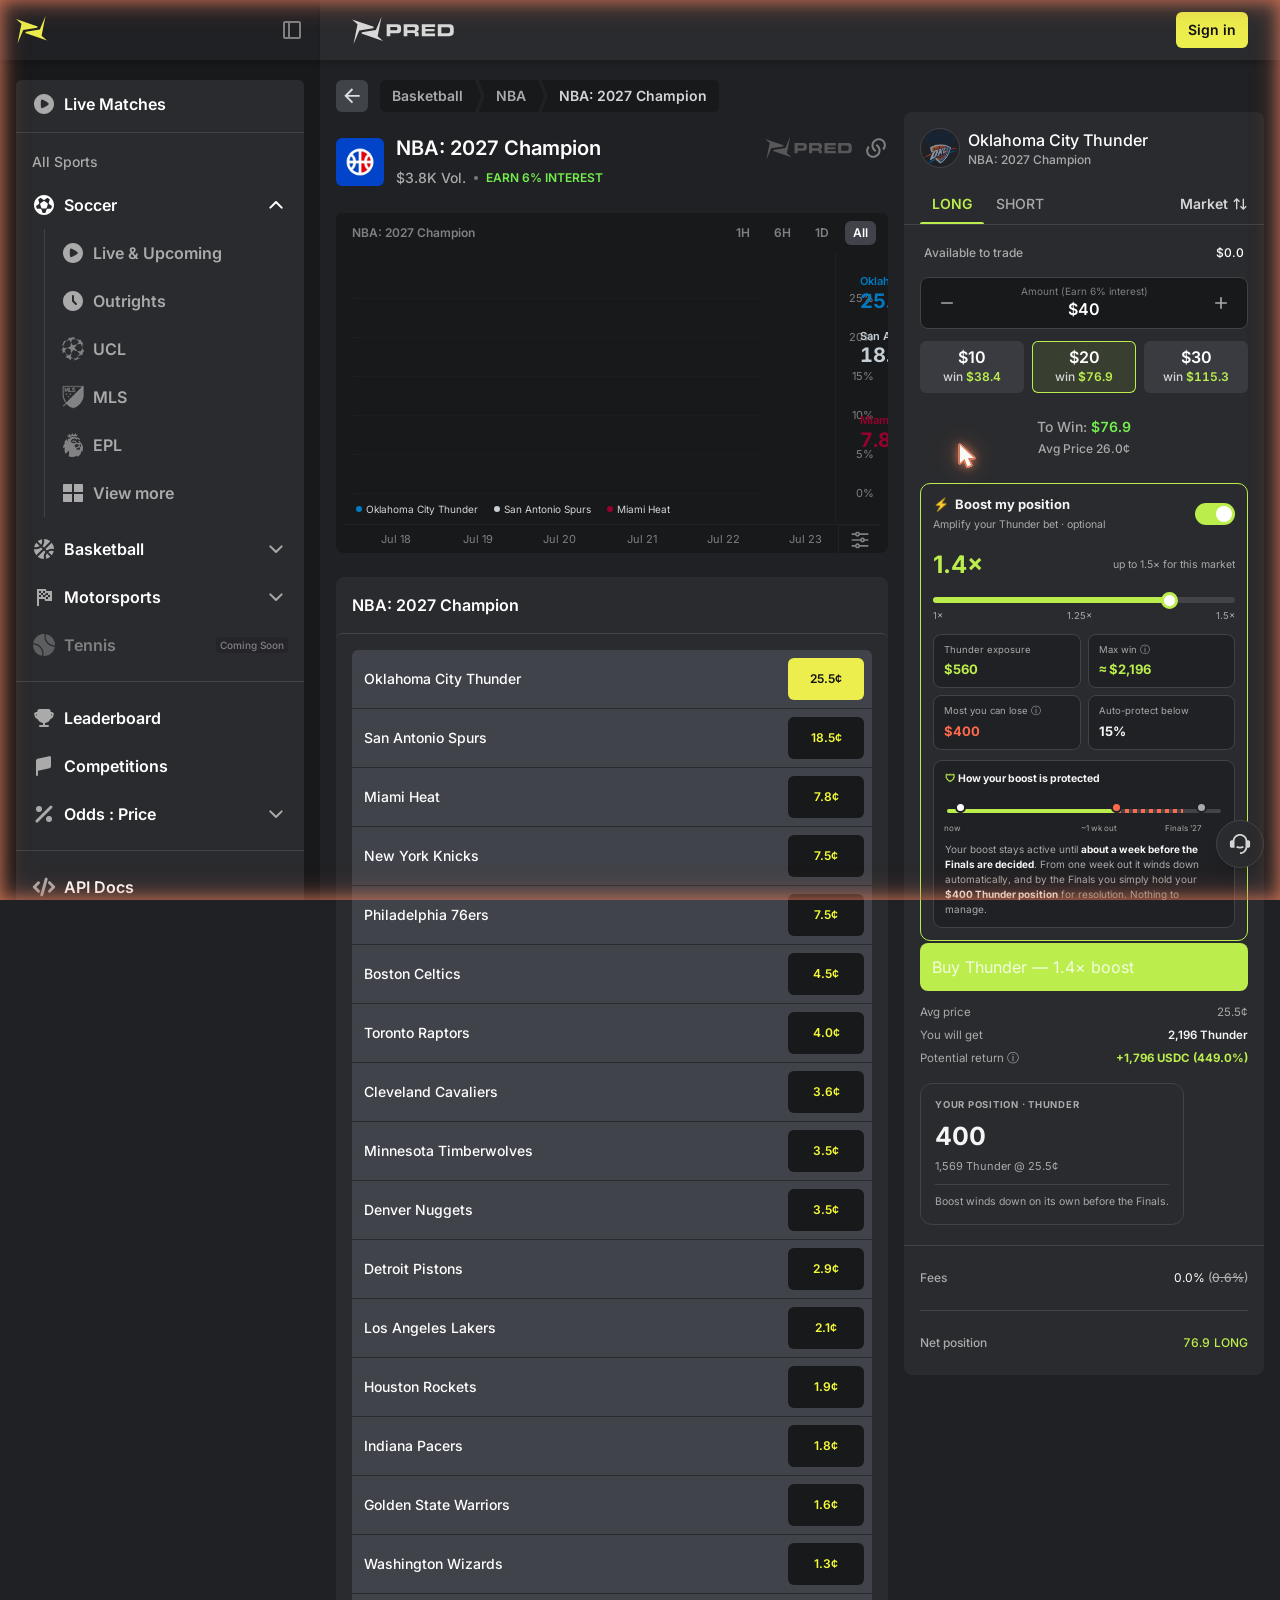
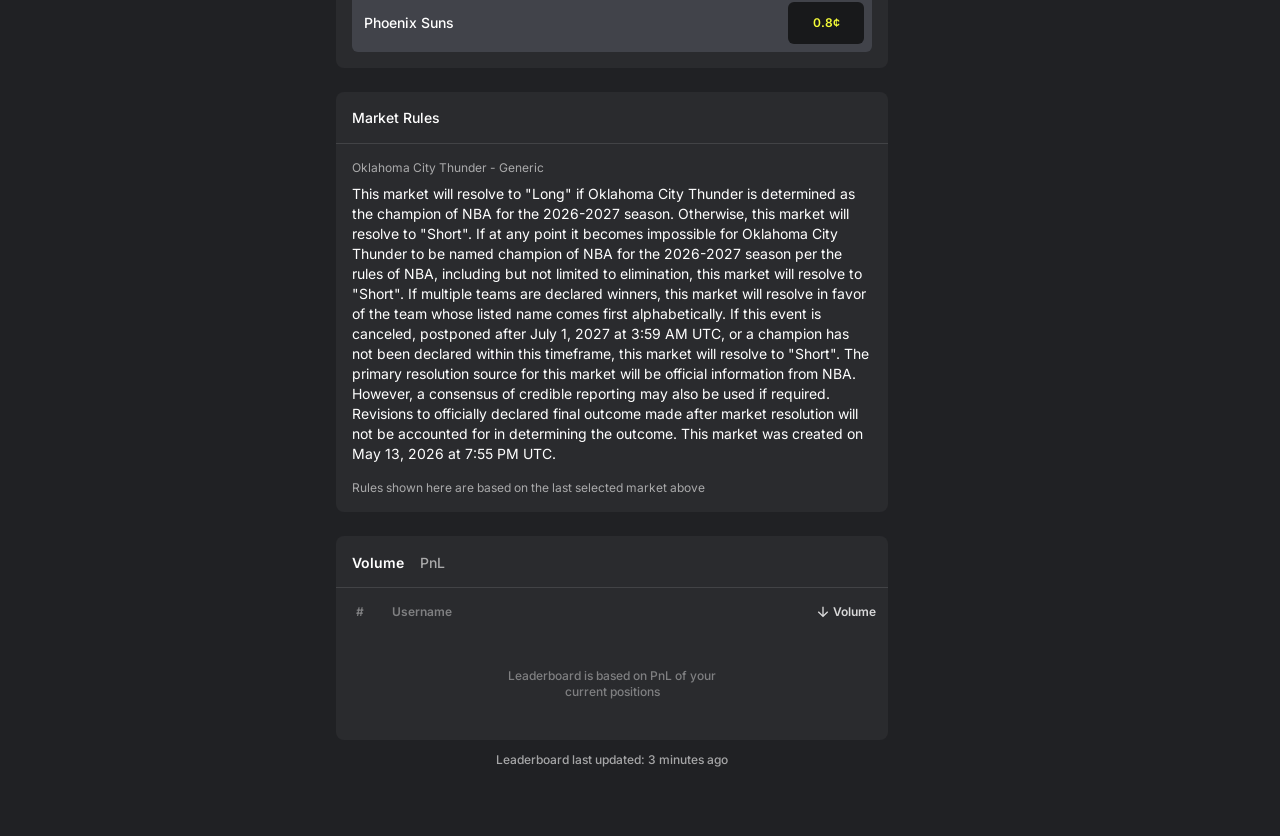
==== venue.html @ 745f3248 "Pred NBA 2027 Champion - Boost leverage demo" ====
<!DOCTYPE html>
<html lang="en">
<head>
<meta charset="utf-8">
<meta name="viewport" content="width=device-width, initial-scale=1">
<title>Pred | The Sports Prediction Exchange™</title>
<link rel="stylesheet" href="css/venue-0.css">
<link rel="stylesheet" href="css/venue-1.css">
<link rel="stylesheet" href="css/venue-2.css">
<link rel="stylesheet" href="css/venue-3.css">
<link rel="stylesheet" href="css/venue-4.css">
<link rel="stylesheet" href="css/venue-5.css">
<link rel="stylesheet" href="css/venue-6.css">
<link rel="stylesheet" href="css/venue-7.css">








</head>
<body >
  <!-- Google Tag Manager (noscript) — container GTM-K9SZR6NG -->
  
  <!-- End Google Tag Manager (noscript) -->
  <div id="root"><div class="min-h-screen w-full bg-background-base text-gray-200 flex items-start"><aside class="shrink-0 sticky top-0 h-screen bg-background-surface overflow-hidden flex flex-col transition-[width] duration-[340ms] ease-[cubic-bezier(0.4,0,0.2,1)] motion-reduce:transition-none" style="width: 320px;"><div class="relative z-10 h-[60px] shrink-0 bg-background-base shadow-[0_4px_4px_rgba(0,0,0,0.16)]"><button type="button" aria-label="Go to home" aria-hidden="false" tabindex="0" class="absolute left-4 top-1/2 size-8 shrink-0 cursor-pointer transition-opacity duration-150 ease-[cubic-bezier(0.4,0,0.2,1)] motion-reduce:transition-none active:scale-[0.96]" style="transform: translateY(-50%); opacity: 1; pointer-events: auto;"><img alt="Pred" class="w-8 h-8" src="data:image/svg+xml,%3csvg%20width='32'%20height='28'%20viewBox='0%200%2032%2028'%20fill='none'%20xmlns='http://www.w3.org/2000/svg'%3e%3cg%20clip-path='url(%23clip0_3065_107978)'%3e%3cpath%20d='M7.21423%2013.9244L21.069%2011.734L21.7296%2010.3955L0%203.05957L5.44109%207.73578L1.52976%2027.5184L7.21423%2013.9244Z'%20fill='%23ECEE4D'/%3e%3cpath%20d='M23.8162%2013.5767L9.96136%2015.7844L9.30078%2017.1055L31.0304%2024.4588L25.5893%2019.7652L29.5006%200L23.8162%2013.5767Z'%20fill='%23ECEE4D'/%3e%3c/g%3e%3cdefs%3e%3cclipPath%20id='clip0_3065_107978'%3e%3crect%20width='31.0299'%20height='27.5184'%20fill='white'/%3e%3c/clipPath%3e%3c/defs%3e%3c/svg%3e"></button><button type="button" aria-label="Close sidebar" class="absolute right-3 top-1/2 size-8 flex items-center justify-center cursor-pointer text-gray-shades-400 hover:text-gray-shades-100 active:text-gray-shades-100 transition duration-150 active:scale-[0.96]" style="transform: translateY(-50%);"><svg xmlns="http://www.w3.org/2000/svg" xmlns:xlink="http://www.w3.org/1999/xlink" aria-hidden="true" role="img" class="iconify iconify--mingcute" width="24" height="24" viewBox="0 0 24 24"><g fill="none" fill-rule="evenodd"><path d="m12.593 23.258l-.011.002l-.071.035l-.02.004l-.014-.004l-.071-.035q-.016-.005-.024.005l-.004.01l-.017.428l.005.02l.01.013l.104.074l.015.004l.012-.004l.104-.074l.012-.016l.004-.017l-.017-.427q-.004-.016-.017-.018m.265-.113l-.013.002l-.185.093l-.01.01l-.003.011l.018.43l.005.012l.008.007l.201.093q.019.005.029-.008l.004-.014l-.034-.614q-.005-.018-.02-.022m-.715.002a.02.02 0 0 0-.027.006l-.006.014l-.034.614q.001.018.017.024l.015-.002l.201-.093l.01-.008l.004-.011l.017-.43l-.003-.012l-.01-.01z"></path><path fill="currentColor" d="M5 3a2 2 0 0 0-2 2v14a2 2 0 0 0 2 2h14a2 2 0 0 0 2-2V5a2 2 0 0 0-2-2zm5 2h9v14h-9zM8 5H5v14h3z"></path></g></svg></button></div><div class="relative flex-1 min-h-0"><div class="absolute inset-0 overflow-y-auto hide-scrollbar" style="width: 320px; opacity: 1; transform: none;"><div class="px-4 pb-4 flex flex-col gap-4 pt-5"><div class="bg-background-elevated-1 rounded-md overflow-hidden flex flex-col pb-3"><button type="button" class="group relative w-full flex items-center justify-between pl-4 pr-5 py-3 cursor-pointer hover:bg-list-hover transition-colors"><div class="flex items-center gap-2"><svg xmlns="http://www.w3.org/2000/svg" xmlns:xlink="http://www.w3.org/1999/xlink" aria-hidden="true" role="img" class="iconify iconify--mingcute shrink-0 text-gray-shades-300 group-hover:text-gray-shades-100" width="24" height="24" viewBox="0 0 24 24"><g fill="none"><path d="m12.593 23.258l-.011.002l-.071.035l-.02.004l-.014-.004l-.071-.035q-.016-.005-.024.005l-.004.01l-.017.428l.005.02l.01.013l.104.074l.015.004l.012-.004l.104-.074l.012-.016l.004-.017l-.017-.427q-.004-.016-.017-.018m.265-.113l-.013.002l-.185.093l-.01.01l-.003.011l.018.43l.005.012l.008.007l.201.093q.019.005.029-.008l.004-.014l-.034-.614q-.005-.018-.02-.022m-.715.002a.02.02 0 0 0-.027.006l-.006.014l-.034.614q.001.018.017.024l.015-.002l.201-.093l.01-.008l.004-.011l.017-.43l-.003-.012l-.01-.01z"></path><path fill="currentColor" d="M12 2c5.523 0 10 4.477 10 10s-4.477 10-10 10S2 17.523 2 12S6.477 2 12 2M8.964 8.65l-.053.5l-.03.333l-.042.6l-.024.46l-.018.505l-.01.549v.578l.01.549l.018.506l.024.46l.042.6l.071.73l.013.102a1.192 1.192 0 0 0 1.651.954l.456-.202l.651-.309l.39-.196l.43-.224l.466-.253l.498-.282l.493-.29l.231-.14l.43-.27l.388-.25l.342-.229l.653-.46l.177-.131a1.192 1.192 0 0 0-.001-1.908l-.406-.297l-.275-.193l-.32-.218l-.565-.368l-.428-.268l-.47-.282l-.499-.288l-.478-.265l-.447-.238l-.41-.21l-.54-.263l-.439-.202l-.23-.102l-.095-.04a1.192 1.192 0 0 0-1.654.952"></path></g></svg><span class="text-base font-semibold leading-6 text-gray-shades-100">Live Matches</span></div></button><div class="mt-1 mb-3 border-t border-border-primary"></div><div class="px-4 pt-1 pb-2"><span class="text-sm font-medium leading-5 text-gray-shades-300">All Sports</span></div><div><button type="button" class="group w-full flex items-center justify-between px-4 py-3 cursor-pointer hover:bg-list-hover transition-colors"><div class="flex items-center gap-2 min-w-0"><svg xmlns="http://www.w3.org/2000/svg" xmlns:xlink="http://www.w3.org/1999/xlink" aria-hidden="true" role="img" class="iconify iconify--mingcute shrink-0 text-gray-shades-100" width="24" height="24" viewBox="0 0 24 24"><g fill="none"><path d="m12.594 23.258l-.012.002l-.071.035l-.02.004l-.014-.004l-.071-.036q-.016-.004-.024.006l-.004.01l-.017.428l.005.02l.01.013l.104.074l.015.004l.012-.004l.104-.074l.012-.016l.004-.017l-.017-.427q-.004-.016-.016-.018m.264-.113l-.014.002l-.184.093l-.01.01l-.003.011l.018.43l.005.012l.008.008l.201.092q.019.005.029-.008l.004-.014l-.034-.614q-.005-.019-.02-.022m-.715.002a.02.02 0 0 0-.027.006l-.006.014l-.034.614q.001.018.017.024l.015-.002l.201-.093l.01-.008l.003-.011l.018-.43l-.003-.012l-.01-.01z"></path><path fill="currentColor" d="M12 2c5.523 0 10 4.477 10 10s-4.477 10-10 10S2 17.523 2 12S6.477 2 12 2m3.408 2.76l-2.82 2.049a1 1 0 0 1-1.067.069l-.109-.069l-2.82-2.049a8 8 0 0 0-2.19 1.525l-.234.239l1.077 3.313a1 1 0 0 1-.264 1.036l-.1.082l-2.819 2.048c.114.91.38 1.771.773 2.559l.153.292h3.485a1 1 0 0 1 .909.582l.042.109l1.078 3.315a8 8 0 0 0 2.63.06l.367-.06l1.077-3.315a1 1 0 0 1 .834-.684l.117-.007h3.485a8 8 0 0 0 .876-2.512l.05-.339l-2.82-2.048a1 1 0 0 1-.395-.994l.032-.124l1.077-3.313A8 8 0 0 0 15.71 4.91zm-3.996 3.431a1 1 0 0 1 1.067-.069l.109.069l2.853 2.073a1 1 0 0 1 .395.993l-.032.125l-1.09 3.354a1 1 0 0 1-.834.684l-.117.007h-3.526a1 1 0 0 1-.909-.582l-.042-.109l-1.09-3.354a1 1 0 0 1 .264-1.036l.1-.082z"></path></g></svg><span class="text-base font-semibold leading-6 text-gray-shades-100 truncate">Soccer</span></div><svg xmlns="http://www.w3.org/2000/svg" xmlns:xlink="http://www.w3.org/1999/xlink" aria-hidden="true" role="img" class="iconify iconify--mingcute transition-transform duration-200 rotate-180 size-6 shrink-0 text-gray-shades-100" aria-label="Arrow up" width="1em" height="1em" viewBox="0 0 24 24"><g fill="none" fill-rule="evenodd"><path d="M24 0v24H0V0zM12.593 23.258l-.011.002l-.071.035l-.02.004l-.014-.004l-.071-.035q-.016-.005-.024.005l-.004.01l-.017.428l.005.02l.01.013l.104.074l.015.004l.012-.004l.104-.074l.012-.016l.004-.017l-.017-.427q-.004-.016-.017-.018m.265-.113l-.013.002l-.185.093l-.01.01l-.003.011l.018.43l.005.012l.008.007l.201.093q.019.005.029-.008l.004-.014l-.034-.614q-.005-.019-.02-.022m-.715.002a.02.02 0 0 0-.027.006l-.006.014l-.034.614q.001.018.017.024l.015-.002l.201-.093l.01-.008l.004-.011l.017-.43l-.003-.012l-.01-.01z"></path><path fill="currentColor" d="M12.707 15.707a1 1 0 0 1-1.414 0L5.636 10.05A1 1 0 1 1 7.05 8.636l4.95 4.95l4.95-4.95a1 1 0 0 1 1.414 1.414z"></path></g></svg></button><div style="display: grid; grid-template-rows: 1fr; opacity: 1;"><div style="overflow: hidden; min-height: 0px;"><div class="pb-2" style="padding-left: 28px;"><div class="border-l border-border-primary"><span class="inline-flex w-full"><button type="button" class="group relative w-full flex items-center gap-2 pl-4 pr-5 py-3 transition-colors cursor-pointer hover:bg-list-hover"><svg xmlns="http://www.w3.org/2000/svg" xmlns:xlink="http://www.w3.org/1999/xlink" aria-hidden="true" role="img" class="iconify iconify--mingcute shrink-0 transition-colors text-gray-shades-300 group-hover:text-gray-shades-100" width="24" height="24" viewBox="0 0 24 24"><g fill="none"><path d="m12.593 23.258l-.011.002l-.071.035l-.02.004l-.014-.004l-.071-.035q-.016-.005-.024.005l-.004.01l-.017.428l.005.02l.01.013l.104.074l.015.004l.012-.004l.104-.074l.012-.016l.004-.017l-.017-.427q-.004-.016-.017-.018m.265-.113l-.013.002l-.185.093l-.01.01l-.003.011l.018.43l.005.012l.008.007l.201.093q.019.005.029-.008l.004-.014l-.034-.614q-.005-.018-.02-.022m-.715.002a.02.02 0 0 0-.027.006l-.006.014l-.034.614q.001.018.017.024l.015-.002l.201-.093l.01-.008l.004-.011l.017-.43l-.003-.012l-.01-.01z"></path><path fill="currentColor" d="M12 2c5.523 0 10 4.477 10 10s-4.477 10-10 10S2 17.523 2 12S6.477 2 12 2M8.964 8.65l-.053.5l-.03.333l-.042.6l-.024.46l-.018.505l-.01.549v.578l.01.549l.018.506l.024.46l.042.6l.071.73l.013.102a1.192 1.192 0 0 0 1.651.954l.456-.202l.651-.309l.39-.196l.43-.224l.466-.253l.498-.282l.493-.29l.231-.14l.43-.27l.388-.25l.342-.229l.653-.46l.177-.131a1.192 1.192 0 0 0-.001-1.908l-.406-.297l-.275-.193l-.32-.218l-.565-.368l-.428-.268l-.47-.282l-.499-.288l-.478-.265l-.447-.238l-.41-.21l-.54-.263l-.439-.202l-.23-.102l-.095-.04a1.192 1.192 0 0 0-1.654.952"></path></g></svg><span class="text-base font-semibold leading-6 truncate min-w-0 transition-colors text-gray-shades-300 group-hover:text-gray-shades-100">Live &amp; Upcoming</span></button></span><span class="inline-flex w-full"><button type="button" class="group relative w-full flex items-center gap-2 pl-4 pr-5 py-3 transition-colors cursor-pointer hover:bg-list-hover"><svg xmlns="http://www.w3.org/2000/svg" xmlns:xlink="http://www.w3.org/1999/xlink" aria-hidden="true" role="img" class="iconify iconify--mingcute shrink-0 transition-colors text-gray-shades-300 group-hover:text-gray-shades-100" width="24" height="24" viewBox="0 0 24 24"><g fill="none"><path d="m12.593 23.258l-.011.002l-.071.035l-.02.004l-.014-.004l-.071-.035q-.016-.005-.024.005l-.004.01l-.017.428l.005.02l.01.013l.104.074l.015.004l.012-.004l.104-.074l.012-.016l.004-.017l-.017-.427q-.004-.016-.017-.018m.265-.113l-.013.002l-.185.093l-.01.01l-.003.011l.018.43l.005.012l.008.007l.201.093q.019.005.029-.008l.004-.014l-.034-.614q-.005-.018-.02-.022m-.715.002a.02.02 0 0 0-.027.006l-.006.014l-.034.614q.001.018.017.024l.015-.002l.201-.093l.01-.008l.004-.011l.017-.43l-.003-.012l-.01-.01z"></path><path fill="currentColor" d="M12 2c5.523 0 10 4.477 10 10s-4.477 10-10 10S2 17.523 2 12S6.477 2 12 2m0 4a1 1 0 0 0-1 1v5a1 1 0 0 0 .293.707l3 3a1 1 0 0 0 1.414-1.414L13 11.586V7a1 1 0 0 0-1-1"></path></g></svg><span class="text-base font-semibold leading-6 truncate min-w-0 transition-colors text-gray-shades-300 group-hover:text-gray-shades-100">Outrights</span></button></span><button type="button" class="group relative w-full flex items-center gap-2 pl-4 pr-5 py-3 cursor-pointer hover:bg-list-hover transition-colors"><div class="size-6 flex items-center justify-center shrink-0"><img alt="" class="size-full object-contain transition-opacity duration-150 ease-out opacity-50 group-hover:opacity-100" src="img/e1e7ac56-UCL_Active_128x128.png"></div><span class="text-base font-semibold leading-6 truncate min-w-0 transition-colors text-gray-shades-300 group-hover:text-gray-shades-100">UCL</span></button><button type="button" class="group relative w-full flex items-center gap-2 pl-4 pr-5 py-3 cursor-pointer hover:bg-list-hover transition-colors"><div class="size-6 flex items-center justify-center shrink-0"><img alt="" class="size-full object-contain transition-opacity duration-150 ease-out opacity-50 group-hover:opacity-100" src="img/097b0c9f-MLS_Active_1_128x128.png"></div><span class="text-base font-semibold leading-6 truncate min-w-0 transition-colors text-gray-shades-300 group-hover:text-gray-shades-100">MLS</span></button><button type="button" class="group relative w-full flex items-center gap-2 pl-4 pr-5 py-3 cursor-pointer hover:bg-list-hover transition-colors"><div class="size-6 flex items-center justify-center shrink-0"><img alt="" class="size-full object-contain transition-opacity duration-150 ease-out opacity-50 group-hover:opacity-100" src="img/af9ab32d-EPL_Active_48x48.png"></div><span class="text-base font-semibold leading-6 truncate min-w-0 transition-colors text-gray-shades-300 group-hover:text-gray-shades-100">EPL</span></button><button type="button" class="group w-full flex items-center gap-2 pl-4 pr-5 py-3 cursor-pointer hover:bg-list-hover transition-colors"><svg width="24" height="24" viewBox="0 0 24 24" fill="none" class="shrink-0 text-gray-shades-300 group-hover:text-gray-shades-100 transition-colors" xmlns="http://www.w3.org/2000/svg"><path d="M22 12.999V20C22 20.2652 21.8946 20.5196 21.7071 20.7071C21.5196 20.8946 21.2652 21 21 21H13V12.999H22ZM11 12.999V21H3C2.73478 21 2.48043 20.8946 2.29289 20.7071C2.10536 20.5196 2 20.2652 2 20V12.999H11V12.999ZM11 3V10.999H2V4C2 3.73478 2.10536 3.48043 2.29289 3.29289C2.48043 3.10536 2.73478 3 3 3H11ZM21 3C21.2652 3 21.5196 3.10536 21.7071 3.29289C21.8946 3.48043 22 3.73478 22 4V10.999H13V3H21Z" fill="currentColor"></path></svg><span class="text-base font-semibold leading-6 text-gray-shades-300 group-hover:text-gray-shades-100 truncate min-w-0 transition-colors">View more</span></button></div></div></div></div></div><div><button type="button" class="group w-full flex items-center justify-between px-4 py-3 cursor-pointer hover:bg-list-hover transition-colors"><div class="flex items-center gap-2 min-w-0"><svg xmlns="http://www.w3.org/2000/svg" xmlns:xlink="http://www.w3.org/1999/xlink" aria-hidden="true" role="img" class="iconify iconify--mingcute shrink-0 text-gray-shades-300 group-hover:text-gray-shades-100" width="24" height="24" viewBox="0 0 24 24"><g fill="none"><path d="m12.594 23.258l-.012.002l-.071.035l-.02.004l-.014-.004l-.071-.036q-.016-.004-.024.006l-.004.01l-.017.428l.005.02l.01.013l.104.074l.015.004l.012-.004l.104-.074l.012-.016l.004-.017l-.017-.427q-.004-.016-.016-.018m.264-.113l-.014.002l-.184.093l-.01.01l-.003.011l.018.43l.005.012l.008.008l.201.092q.019.005.029-.008l.004-.014l-.034-.614q-.005-.019-.02-.022m-.715.002a.02.02 0 0 0-.027.006l-.006.014l-.034.614q.001.018.017.024l.015-.002l.201-.093l.01-.008l.003-.011l.018-.43l-.003-.012l-.01-.01z"></path><path fill="currentColor" d="m12 13.414l1.458 1.458A8 8 0 0 0 12.091 22a9.97 9.97 0 0 1-6.138-2.034l-.282-.223zm2.887 2.887l3.442 3.442a9.94 9.94 0 0 1-4.21 2.031a6.01 6.01 0 0 1 .768-5.473m-5.76-5.759L10.587 12l-6.33 6.329A9.97 9.97 0 0 1 2 11.909a8 8 0 0 0 7.128-1.367Zm12.647 3.576a9.9 9.9 0 0 1-1.8 3.918l-.23.293l-3.443-3.442a6.01 6.01 0 0 1 5.473-.769m-2.03-8.447A9.97 9.97 0 0 1 22 12.09a8 8 0 0 0-6.878 1.18l-.25.187L13.414 12zM11.908 2a9.97 9.97 0 0 1 6.138 2.033l.282.223L12 10.586l-1.458-1.458A8 8 0 0 0 11.909 2ZM4.257 5.67l3.442 3.442a6.01 6.01 0 0 1-5.473.769a9.94 9.94 0 0 1 2.03-4.211Zm5.625-3.445a6.01 6.01 0 0 1-.611 5.24l-.158.233L5.67 4.257a9.94 9.94 0 0 1 4.21-2.031Z"></path></g></svg><span class="text-base font-semibold leading-6 text-gray-shades-100 truncate">Basketball</span></div><svg xmlns="http://www.w3.org/2000/svg" xmlns:xlink="http://www.w3.org/1999/xlink" aria-hidden="true" role="img" class="iconify iconify--mingcute transition-transform duration-200 size-6 shrink-0 text-gray-shades-300 group-hover:text-gray-shades-100" aria-label="Arrow down" width="1em" height="1em" viewBox="0 0 24 24"><g fill="none" fill-rule="evenodd"><path d="M24 0v24H0V0zM12.593 23.258l-.011.002l-.071.035l-.02.004l-.014-.004l-.071-.035q-.016-.005-.024.005l-.004.01l-.017.428l.005.02l.01.013l.104.074l.015.004l.012-.004l.104-.074l.012-.016l.004-.017l-.017-.427q-.004-.016-.017-.018m.265-.113l-.013.002l-.185.093l-.01.01l-.003.011l.018.43l.005.012l.008.007l.201.093q.019.005.029-.008l.004-.014l-.034-.614q-.005-.019-.02-.022m-.715.002a.02.02 0 0 0-.027.006l-.006.014l-.034.614q.001.018.017.024l.015-.002l.201-.093l.01-.008l.004-.011l.017-.43l-.003-.012l-.01-.01z"></path><path fill="currentColor" d="M12.707 15.707a1 1 0 0 1-1.414 0L5.636 10.05A1 1 0 1 1 7.05 8.636l4.95 4.95l4.95-4.95a1 1 0 0 1 1.414 1.414z"></path></g></svg></button></div><div><button type="button" class="group w-full flex items-center justify-between px-4 py-3 cursor-pointer hover:bg-list-hover transition-colors"><div class="flex items-center gap-2 min-w-0"><svg xmlns="http://www.w3.org/2000/svg" xmlns:xlink="http://www.w3.org/1999/xlink" aria-hidden="true" role="img" class="iconify iconify--mdi shrink-0 text-gray-shades-300 group-hover:text-gray-shades-100" width="24" height="24" viewBox="0 0 24 24"><path fill="currentColor" d="M14.4 6H20v10h-7l-.4-2H7v7H5V4h9zm-.4 8h2v-2h2v-2h-2V8h-2v2l-1-2V6h-2v2H9V6H7v2h2v2H7v2h2v-2h2v2h2v-2l1 2zm-3-4V8h2v2zm3 0h2v2h-2z"></path></svg><span class="text-base font-semibold leading-6 text-gray-shades-100 truncate">Motorsports</span></div><svg xmlns="http://www.w3.org/2000/svg" xmlns:xlink="http://www.w3.org/1999/xlink" aria-hidden="true" role="img" class="iconify iconify--mingcute transition-transform duration-200 size-6 shrink-0 text-gray-shades-300 group-hover:text-gray-shades-100" aria-label="Arrow down" width="1em" height="1em" viewBox="0 0 24 24"><g fill="none" fill-rule="evenodd"><path d="M24 0v24H0V0zM12.593 23.258l-.011.002l-.071.035l-.02.004l-.014-.004l-.071-.035q-.016-.005-.024.005l-.004.01l-.017.428l.005.02l.01.013l.104.074l.015.004l.012-.004l.104-.074l.012-.016l.004-.017l-.017-.427q-.004-.016-.017-.018m.265-.113l-.013.002l-.185.093l-.01.01l-.003.011l.018.43l.005.012l.008.007l.201.093q.019.005.029-.008l.004-.014l-.034-.614q-.005-.019-.02-.022m-.715.002a.02.02 0 0 0-.027.006l-.006.014l-.034.614q.001.018.017.024l.015-.002l.201-.093l.01-.008l.004-.011l.017-.43l-.003-.012l-.01-.01z"></path><path fill="currentColor" d="M12.707 15.707a1 1 0 0 1-1.414 0L5.636 10.05A1 1 0 1 1 7.05 8.636l4.95 4.95l4.95-4.95a1 1 0 0 1 1.414 1.414z"></path></g></svg></button></div><div class="w-full flex items-center justify-between px-4 py-3"><div class="flex items-center gap-2 opacity-40"><img alt="" class="size-6 shrink-0" src="data:image/svg+xml,%3csvg%20width='24'%20height='24'%20viewBox='0%200%2024%2024'%20fill='none'%20xmlns='http://www.w3.org/2000/svg'%3e%3cpath%20d='M10.0856%2022.8548C8.77554%2022.6212%207.55146%2022.1657%206.41338%2021.4883C5.27542%2020.8111%204.28783%2019.9554%203.45061%2018.9212C2.61339%2017.887%201.98203%2016.7429%201.55654%2015.4889C1.13092%2014.2347%200.940233%2012.9426%200.984476%2011.6126C2.40581%2011.5404%203.75869%2011.807%205.04312%2012.4123C6.32754%2013.0177%207.4181%2013.8742%208.31479%2014.9818C9.21149%2016.0894%209.82242%2017.3347%2010.1476%2018.7177C10.4728%2020.1006%2010.4521%2021.4797%2010.0856%2022.8548ZM18.922%2020.5491C17.8427%2021.4228%2016.6557%2022.0643%2015.3609%2022.4735C14.0661%2022.8825%2012.7328%2023.0394%2011.3613%2022.9441C11.6756%2021.3973%2011.6553%2019.8669%2011.3005%2018.3528C10.9458%2016.8386%2010.2657%2015.4604%209.26005%2014.2181C8.25441%2012.9759%207.04799%2012.0237%205.64079%2011.3616C4.23374%2010.6994%202.74105%2010.3609%201.16272%2010.3463C1.3551%208.98496%201.78595%207.71375%202.45527%206.53267C3.12472%205.35174%203.9991%204.3244%205.07841%203.45065C6.15771%202.5769%207.34474%201.93543%208.63947%201.52625C9.93434%201.11722%2011.2676%200.960337%2012.6391%201.05559C12.3248%202.60238%2012.3451%204.13282%2012.6999%205.64691C13.0545%207.16113%2013.7347%208.53935%2014.7403%209.78157C15.746%2011.0238%2016.9524%2011.976%2018.3596%2012.6381C19.7667%2013.3004%2021.2593%2013.6388%2022.8377%2013.6534C22.6453%2015.0147%2022.2144%2016.286%2021.5451%2017.467C20.8757%2018.648%2020.0013%2019.6753%2018.922%2020.5491ZM23.0159%2012.3871C21.5946%2012.4593%2020.2417%2012.1927%2018.9573%2011.5874C17.6729%2010.982%2016.5823%2010.1256%2015.6856%209.01791C14.7889%207.91026%2014.178%206.66497%2013.8528%205.28204C13.5276%203.89911%2013.5483%202.52005%2013.9148%201.14488C15.2248%201.3785%2016.4489%201.83401%2017.587%202.51141C18.725%203.18864%2019.7126%204.04436%2020.5498%205.07854C21.387%206.11272%2022.0184%207.25682%2022.4439%208.51084C22.8695%209.76501%2023.0602%2011.0571%2023.0159%2012.3871Z'%20fill='%23AAAAAB'/%3e%3c/svg%3e"><span class="text-base font-semibold leading-6 text-gray-shades-100">Tennis</span></div><span class="flex items-center rounded bg-[#20212480] px-1"><span class="text-[10px] font-medium leading-4 text-gray-shades-400">Coming Soon</span></span></div><div class="w-full py-3"><div class="h-px w-full border-t border-border-primary"></div></div><button type="button" class="group relative w-full flex items-center justify-between px-4 py-3 cursor-pointer hover:bg-list-hover transition-colors"><div class="flex items-center gap-2"><svg xmlns="http://www.w3.org/2000/svg" xmlns:xlink="http://www.w3.org/1999/xlink" aria-hidden="true" role="img" class="iconify iconify--mingcute shrink-0 text-gray-shades-300 group-hover:text-gray-shades-100" width="24" height="24" viewBox="0 0 24 24"><g fill="none" fill-rule="evenodd"><path d="m12.593 23.258l-.011.002l-.071.035l-.02.004l-.014-.004l-.071-.035q-.016-.005-.024.005l-.004.01l-.017.428l.005.02l.01.013l.104.074l.015.004l.012-.004l.104-.074l.012-.016l.004-.017l-.017-.427q-.004-.016-.017-.018m.265-.113l-.013.002l-.185.093l-.01.01l-.003.011l.018.43l.005.012l.008.007l.201.093q.019.005.029-.008l.004-.014l-.034-.614q-.005-.018-.02-.022m-.715.002a.02.02 0 0 0-.027.006l-.006.014l-.034.614q.001.018.017.024l.015-.002l.201-.093l.01-.008l.004-.011l.017-.43l-.003-.012l-.01-.01z"></path><path fill="currentColor" d="M16.617 3a2 2 0 0 1 1.985 1.752L18.758 6h.668a2.29 2.29 0 0 1 2.246 2.74l-.201 1.005a4.05 4.05 0 0 1-2.972 3.13a7.18 7.18 0 0 1-5.5 4.056V19h3a1 1 0 1 1 0 2H8a1 1 0 1 1 0-2h3v-2.069a7.18 7.18 0 0 1-5.498-4.056a4.05 4.05 0 0 1-2.972-3.13l-.201-1.006A2.29 2.29 0 0 1 4.574 6h.668l.156-1.248A2 2 0 0 1 7.383 3zm2.81 5h-.42l.117.93q.075.61.05 1.203q.197-.276.294-.61l.042-.17l.2-1.006a.29.29 0 0 0-.217-.34zM4.991 8h-.418a.29.29 0 0 0-.285.347l.201 1.005c.058.289.174.553.336.78q-.025-.592.05-1.202z"></path></g></svg><span class="text-base font-semibold leading-6 text-gray-shades-100">Leaderboard</span></div></button><button type="button" class="group relative w-full flex items-center justify-between px-4 py-3 cursor-pointer hover:bg-list-hover transition-colors"><div class="flex items-center gap-2"><svg xmlns="http://www.w3.org/2000/svg" xmlns:xlink="http://www.w3.org/1999/xlink" aria-hidden="true" role="img" class="iconify iconify--mingcute shrink-0 text-gray-shades-300 group-hover:text-gray-shades-100" width="24" height="24" viewBox="0 0 24 24"><g fill="none"><path d="m12.593 23.258l-.011.002l-.071.035l-.02.004l-.014-.004l-.071-.035q-.016-.005-.024.005l-.004.01l-.017.428l.005.02l.01.013l.104.074l.015.004l.012-.004l.104-.074l.012-.016l.004-.017l-.017-.427q-.004-.016-.017-.018m.265-.113l-.013.002l-.185.093l-.01.01l-.003.011l.018.43l.005.012l.008.007l.201.093q.019.005.029-.008l.004-.014l-.034-.614q-.005-.018-.02-.022m-.715.002a.02.02 0 0 0-.027.006l-.006.014l-.034.614q.001.018.017.024l.015-.002l.201-.093l.01-.008l.004-.011l.017-.43l-.003-.012l-.01-.01z"></path><path fill="currentColor" d="M19 3.629a1.5 1.5 0 0 0-1.837-1.462L5.55 4.847A2 2 0 0 0 4 6.796V21a1 1 0 1 0 2 0v-4.204l11.45-2.643A2 2 0 0 0 19 12.204z"></path></g></svg><span class="text-base font-semibold leading-6 text-gray-shades-100">Competitions</span></div></button><div><button type="button" class="group w-full flex items-center justify-between px-4 py-3 cursor-pointer hover:bg-list-hover transition-colors"><div class="flex items-center gap-2"><svg xmlns="http://www.w3.org/2000/svg" xmlns:xlink="http://www.w3.org/1999/xlink" aria-hidden="true" role="img" class="iconify iconify--mingcute shrink-0 text-gray-shades-300 group-hover:text-gray-shades-100" width="24" height="24" viewBox="0 0 24 24"><g fill="none"><path d="m12.594 23.258l-.012.002l-.071.035l-.02.004l-.014-.004l-.071-.036q-.016-.004-.024.006l-.004.01l-.017.428l.005.02l.01.013l.104.074l.015.004l.012-.004l.104-.074l.012-.016l.004-.017l-.017-.427q-.004-.016-.016-.018m.264-.113l-.014.002l-.184.093l-.01.01l-.003.011l.018.43l.005.012l.008.008l.201.092q.019.005.029-.008l.004-.014l-.034-.614q-.005-.019-.02-.022m-.715.002a.02.02 0 0 0-.027.006l-.006.014l-.034.614q.001.018.017.024l.015-.002l.201-.093l.01-.008l.003-.011l.018-.43l-.003-.012l-.01-.01z"></path><path fill="currentColor" d="M20.06 3.94a1.5 1.5 0 0 1 0 2.12l-14 14a1.5 1.5 0 1 1-2.12-2.12l14-14a1.5 1.5 0 0 1 2.12 0M17 14a3 3 0 1 1 0 6a3 3 0 0 1 0-6M7 4a3 3 0 1 1 0 6a3 3 0 0 1 0-6"></path></g></svg><span class="text-base font-semibold leading-6 text-gray-shades-100">Odds : Price</span></div><svg xmlns="http://www.w3.org/2000/svg" xmlns:xlink="http://www.w3.org/1999/xlink" aria-hidden="true" role="img" class="iconify iconify--mingcute transition-transform duration-200 size-6 text-gray-shades-300 group-hover:text-gray-shades-100" aria-label="Arrow down" width="1em" height="1em" viewBox="0 0 24 24"><g fill="none" fill-rule="evenodd"><path d="M24 0v24H0V0zM12.593 23.258l-.011.002l-.071.035l-.02.004l-.014-.004l-.071-.035q-.016-.005-.024.005l-.004.01l-.017.428l.005.02l.01.013l.104.074l.015.004l.012-.004l.104-.074l.012-.016l.004-.017l-.017-.427q-.004-.016-.017-.018m.265-.113l-.013.002l-.185.093l-.01.01l-.003.011l.018.43l.005.012l.008.007l.201.093q.019.005.029-.008l.004-.014l-.034-.614q-.005-.019-.02-.022m-.715.002a.02.02 0 0 0-.027.006l-.006.014l-.034.614q.001.018.017.024l.015-.002l.201-.093l.01-.008l.004-.011l.017-.43l-.003-.012l-.01-.01z"></path><path fill="currentColor" d="M12.707 15.707a1 1 0 0 1-1.414 0L5.636 10.05A1 1 0 1 1 7.05 8.636l4.95 4.95l4.95-4.95a1 1 0 0 1 1.414 1.414z"></path></g></svg></button></div><div class="w-full py-3"><div class="h-px w-full border-t border-border-primary"></div></div><button type="button" class="group relative w-full flex items-center justify-between px-4 py-3 cursor-pointer hover:bg-list-hover transition-colors"><div class="flex items-center gap-2"><svg xmlns="http://www.w3.org/2000/svg" xmlns:xlink="http://www.w3.org/1999/xlink" aria-hidden="true" role="img" class="iconify iconify--mingcute shrink-0 text-gray-shades-300 group-hover:text-gray-shades-100" width="24" height="24" viewBox="0 0 24 24"><g fill="none"><path d="M0 0h24v24H0z"></path><path fill="currentColor" d="M14.62 2.662a1.5 1.5 0 0 1 1.04 1.85l-4.431 15.787a1.5 1.5 0 0 1-2.889-.81L12.771 3.7a1.5 1.5 0 0 1 1.85-1.039ZM7.56 6.697a1.5 1.5 0 0 1 0 2.12L4.38 12l3.182 3.182a1.5 1.5 0 1 1-2.122 2.121L1.197 13.06a1.5 1.5 0 0 1 0-2.12l4.242-4.243a1.5 1.5 0 0 1 2.122 0Zm8.88 2.12a1.5 1.5 0 1 1 2.12-2.12l4.243 4.242a1.5 1.5 0 0 1 0 2.121l-4.242 4.243a1.5 1.5 0 1 1-2.122-2.121L19.621 12z"></path></g></svg><span class="text-base font-semibold leading-6 text-gray-shades-100">API Docs</span></div></button><button type="button" class="group relative w-full flex items-center justify-between px-4 py-3 cursor-pointer hover:bg-list-hover transition-colors"><div class="flex items-center gap-2"><svg xmlns="http://www.w3.org/2000/svg" xmlns:xlink="http://www.w3.org/1999/xlink" aria-hidden="true" role="img" class="iconify iconify--mingcute shrink-0 text-gray-shades-300 group-hover:text-gray-shades-100" width="24" height="24" viewBox="0 0 24 24"><g fill="none"><path d="m12.593 23.258l-.011.002l-.071.035l-.02.004l-.014-.004l-.071-.035q-.016-.005-.024.005l-.004.01l-.017.428l.005.02l.01.013l.104.074l.015.004l.012-.004l.104-.074l.012-.016l.004-.017l-.017-.427q-.004-.016-.017-.018m.265-.113l-.013.002l-.185.093l-.01.01l-.003.011l.018.43l.005.012l.008.007l.201.093q.019.005.029-.008l.004-.014l-.034-.614q-.005-.018-.02-.022m-.715.002a.02.02 0 0 0-.027.006l-.006.014l-.034.614q.001.018.017.024l.015-.002l.201-.093l.01-.008l.004-.011l.017-.43l-.003-.012l-.01-.01z"></path><path fill="currentColor" d="M18 2a2 2 0 0 1 2 2v16a2 2 0 0 1-2 2H6a2 2 0 0 1-2-2V4a2 2 0 0 1 2-2zm-6 11H9a1 1 0 1 0 0 2h3a1 1 0 1 0 0-2m3-5H9a1 1 0 0 0-.117 1.993L9 10h6a1 1 0 0 0 .117-1.993z"></path></g></svg><span class="text-base font-semibold leading-6 text-gray-shades-100">Terms of Use</span></div></button><button type="button" class="group relative w-full flex items-center justify-between px-4 py-3 cursor-pointer hover:bg-list-hover transition-colors"><div class="flex items-center gap-2"><svg xmlns="http://www.w3.org/2000/svg" xmlns:xlink="http://www.w3.org/1999/xlink" aria-hidden="true" role="img" class="iconify iconify--mingcute shrink-0 text-gray-shades-300 group-hover:text-gray-shades-100" width="24" height="24" viewBox="0 0 24 24"><g fill="none"><path d="m12.593 23.258l-.011.002l-.071.035l-.02.004l-.014-.004l-.071-.035q-.016-.005-.024.005l-.004.01l-.017.428l.005.02l.01.013l.104.074l.015.004l.012-.004l.104-.074l.012-.016l.004-.017l-.017-.427q-.004-.016-.017-.018m.265-.113l-.013.002l-.185.093l-.01.01l-.003.011l.018.43l.005.012l.008.007l.201.093q.019.005.029-.008l.004-.014l-.034-.614q-.005-.018-.02-.022m-.715.002a.02.02 0 0 0-.027.006l-.006.014l-.034.614q.001.018.017.024l.015-.002l.201-.093l.01-.008l.004-.011l.017-.43l-.003-.012l-.01-.01z"></path><path fill="currentColor" d="m12.702 2.195l7 2.625A2 2 0 0 1 21 6.693v5.363a9 9 0 0 1-4.975 8.05l-3.354 1.676a1.5 1.5 0 0 1-1.342 0l-3.354-1.677A9 9 0 0 1 3 12.055V6.694A2 2 0 0 1 4.298 4.82l7-2.625a2 2 0 0 1 1.404 0M12 8a1 1 0 0 0-.993.883L11 9v2H9a1 1 0 0 0-.117 1.993L9 13h2v2a1 1 0 0 0 1.993.117L13 15v-2h2a1 1 0 0 0 .117-1.993L15 11h-2V9a1 1 0 0 0-1-1"></path></g></svg><span class="text-base font-semibold leading-6 text-gray-shades-100">Privacy Policy</span></div></button><div class="w-full py-3"><div class="h-px w-full border-t border-border-primary"></div></div><div class="flex items-start gap-3 px-4 py-3"><a href="https://x.com/predofficial" target="_blank" rel="noopener noreferrer" aria-label="X" class="flex items-center justify-center size-7 rounded-[2px] overflow-clip"><img alt="" class="size-4" src="data:image/svg+xml,%3csvg%20preserveAspectRatio='none'%20width='100%25'%20height='100%25'%20overflow='visible'%20style='display:%20block;'%20viewBox='0%200%2016%2016'%20fill='none'%20xmlns='http://www.w3.org/2000/svg'%3e%3cg%20id='fa7-brands:x-twitter'%20clip-path='url(%23clip0_0_275)'%3e%3cpath%20id='Vector'%20d='M12.7574%200.573103H15.2788L9.77172%206.86586L16.2502%2015.43H11.1788L7.2039%2010.2372L2.66112%2015.43H0.136156L6.02535%208.69798L-0.185268%200.573103H5.01465L8.60388%205.31946L12.7574%200.573103ZM11.8717%2013.9229H13.2681L4.25395%202.00165H2.75397L11.8717%2013.9229Z'%20fill='var(--fill-0,%20%23AAAAAB)'/%3e%3c/g%3e%3cdefs%3e%3cclipPath%20id='clip0_0_275'%3e%3crect%20width='16'%20height='16'%20fill='white'/%3e%3c/clipPath%3e%3c/defs%3e%3c/svg%3e"></a><a href="https://discord.gg/f4Pj7YBU9V" target="_blank" rel="noopener noreferrer" aria-label="Discord" class="flex items-center justify-center size-7 rounded-[2px] overflow-clip"><img alt="" class="size-7" src="data:image/svg+xml,%3csvg%20preserveAspectRatio='none'%20width='100%25'%20height='100%25'%20overflow='visible'%20style='display:%20block;'%20viewBox='0%200%2028%2028'%20fill='none'%20xmlns='http://www.w3.org/2000/svg'%3e%3cg%20id='Icon%20buttons/md/Enabled/No%20fill'%3e%3cpath%20id='Vector'%20d='M21.2665%207.32973C19.9368%206.7099%2018.4972%206.26002%2016.9976%206.00009C16.9713%206.00047%2016.9461%206.01125%2016.9277%206.03008C16.7477%206.35999%2016.5378%206.78988%2016.3978%207.11979C14.8072%206.88%2013.1897%206.88%2011.5991%207.11979C11.4591%206.77988%2011.2492%206.35999%2011.0592%206.03008C11.0493%206.01009%2011.0193%206.00009%2010.9893%206.00009C9.48967%206.26002%208.06006%206.7099%206.72042%207.32973C6.71042%207.32973%206.70042%207.33973%206.69043%207.34973C3.97116%2011.4186%203.22136%2015.3776%203.59126%2019.2965C3.59126%2019.3165%203.60126%2019.3365%203.62126%2019.3465C5.42077%2020.6661%207.1503%2021.4659%208.85984%2021.9958C8.88983%2022.0058%208.91982%2021.9958%208.92982%2021.9758C9.32971%2021.4259%209.68962%2020.8461%209.99953%2020.2362C10.0195%2020.1963%209.99953%2020.1563%209.95954%2020.1463C9.3897%2019.9263%208.84984%2019.6664%208.31999%2019.3665C8.28%2019.3465%208.28%2019.2865%208.30999%2019.2565C8.41996%2019.1765%208.52993%2019.0866%208.6399%2019.0066C8.65989%2018.9866%208.68989%2018.9866%208.70988%2018.9966C12.149%2020.5662%2015.858%2020.5662%2019.257%2018.9966C19.277%2018.9866%2019.307%2018.9866%2019.327%2019.0066C19.437%2019.0966%2019.547%2019.1765%2019.6569%2019.2665C19.6969%2019.2965%2019.6969%2019.3565%2019.6469%2019.3765C19.1271%2019.6864%2018.5772%2019.9363%2018.0074%2020.1563C17.9674%2020.1663%2017.9574%2020.2163%2017.9674%2020.2462C18.2873%2020.8561%2018.6472%2021.4359%2019.0371%2021.9858C19.0671%2021.9958%2019.0971%2022.0058%2019.1271%2021.9958C20.8466%2021.4659%2022.5761%2020.6661%2024.3756%2019.3465C24.3956%2019.3365%2024.4056%2019.3165%2024.4056%2019.2965C24.8455%2014.7677%2023.6758%2010.8388%2021.3065%207.34973C21.2965%207.33973%2021.2865%207.32973%2021.2665%207.32973ZM10.5194%2016.9071C9.48967%2016.9071%208.6299%2015.9574%208.6299%2014.7877C8.6299%2013.618%209.46968%2012.6683%2010.5194%2012.6683C11.5791%2012.6683%2012.4189%2013.628%2012.4089%2014.7877C12.4089%2015.9574%2011.5691%2016.9071%2010.5194%2016.9071ZM17.4875%2016.9071C16.4578%2016.9071%2015.598%2015.9574%2015.598%2014.7877C15.598%2013.618%2016.4378%2012.6683%2017.4875%2012.6683C18.5472%2012.6683%2019.387%2013.628%2019.377%2014.7877C19.377%2015.9574%2018.5472%2016.9071%2017.4875%2016.9071Z'%20fill='var(--fill-0,%20%23AAAAAB)'/%3e%3c/g%3e%3c/svg%3e"></a></div></div></div></div></div></aside><div class="flex-1 min-w-0 flex flex-col bg-background-base"><div class="sticky top-0 z-50 bg-background-base"><div class="w-full relative sticky top-0 z-10"><div class="w-full"><div class="w-full h-15 px-4 py-2 flex items-center bg-background-elevated-1 shadow-[0_4px_4px_rgba(0,0,0,0.16)]"><div class="flex items-center gap-2 w-full max-w-[1056px] mx-auto justify-end pr-4 pl-4"><button type="button" aria-label="Home" class="flex items-center cursor-pointer shrink-0 mr-auto"><img alt="Pred" class="h-7 w-auto" src="data:image/svg+xml,%3csvg%20width='102'%20height='28'%20viewBox='0%200%20102%2028'%20fill='none'%20xmlns='http://www.w3.org/2000/svg'%3e%3cg%20clip-path='url(%23clip0_16358_869958)'%3e%3cpath%20d='M7.27282%2014.3882L21.1276%2012.1979L21.7882%2010.8594L0.0585938%203.52344L5.49969%208.19965L1.58836%2027.9823L7.27282%2014.3882Z'%20fill='white'%20fill-opacity='0.82'/%3e%3cpath%20d='M23.8748%2014.0415L10.02%2016.2492L9.35938%2017.5704L31.089%2024.9237L25.6479%2020.2301L29.5592%200.464844L23.8748%2014.0415Z'%20fill='white'%20fill-opacity='0.82'/%3e%3c/g%3e%3cpath%20d='M96.2981%208.22266C98.4579%208.22266%2099.9077%208.58064%20100.648%209.2966C101.387%2010.0126%20101.757%2011.4445%20101.757%2013.5924V14.2725V14.6484V14.9706C101.757%2015.5314%20101.745%2015.9252%20101.721%2016.1519C101.71%2016.3786%20101.644%2016.844%20101.525%2017.548C101.405%2018.2401%20100.994%2018.8487%20100.29%2019.3737C99.5855%2019.8988%2098.7025%2020.1613%2097.6405%2020.1613H85.7734V8.22266H96.2981ZM98.088%2014.2367V14.1293C98.088%2012.9599%2097.9567%2012.1724%2097.6942%2011.7667C97.4317%2011.3609%2096.7276%2011.1581%2095.5821%2011.1581H89.4069V17.2438H95.5284C96.6501%2017.2438%2097.3541%2017.0349%2097.6405%2016.6173C97.9388%2016.1996%2098.088%2015.4061%2098.088%2014.2367Z'%20fill='white'%20fill-opacity='0.82'/%3e%3cpath%20d='M83.0962%208.22266V10.9433H73.4128V12.9838H82.4518V15.3465H73.4128V17.4585H83.0962V20.1613H69.7793V8.22266H83.0962Z'%20fill='white'%20fill-opacity='0.82'/%3e%3cpath%20d='M62.8038%208.22266C64.2357%208.22266%2065.2559%208.50307%2065.8645%209.06391C66.485%209.61281%2066.7952%2010.5913%2066.7952%2011.9993C66.7952%2012.5363%2066.7654%2012.9957%2066.7057%2013.3776C66.6461%2013.7594%2066.5267%2014.0935%2066.3478%2014.3799C66.1688%2014.6544%2065.9599%2014.8632%2065.7213%2015.0064C65.4826%2015.1376%2064.9815%2015.3286%2064.2178%2015.5791C65.0531%2015.6865%2065.6676%2015.9013%2066.0614%2016.2235C66.4552%2016.5338%2066.652%2017.0827%2066.652%2017.8702V20.1613H62.9648V19.0158C62.9648%2018.4311%2062.9111%2017.9657%2062.8038%2017.6196C62.7083%2017.2736%2062.237%2017.1006%2061.3897%2017.1006H55.322V20.1613H51.6885V8.22266H62.8038ZM61.2823%2014.2009C62.1057%2014.2009%2062.6188%2014.0995%2062.8217%2013.8966C63.0245%2013.6938%2063.1259%2013.2403%2063.1259%2012.5363C63.1259%2012.1425%2063.0842%2011.8502%2063.0006%2011.6593C62.929%2011.4683%2062.768%2011.3371%2062.5174%2011.2655C62.2787%2011.1939%2062.0818%2011.1521%2061.9267%2011.1402C61.7716%2011.1283%2061.5866%2011.1223%2061.3718%2011.1223H61.0855H55.322V14.2009H60.817H61.2823Z'%20fill='white'%20fill-opacity='0.82'/%3e%3cpath%20d='M44.3285%208.22266C46.1304%208.22266%2047.3773%208.51501%2048.0694%209.09971C48.7735%209.68441%2049.1255%2010.8598%2049.1255%2012.6258C49.1255%2014.2964%2048.851%2015.4777%2048.3021%2016.1698C47.7652%2016.85%2046.6315%2017.1901%2044.9013%2017.1901H43.9706H38.2966V20.1613H34.6631V8.22266H44.3285ZM45.4562%2012.7511C45.4562%2012.0829%2045.313%2011.6473%2045.0266%2011.4445C44.7402%2011.2297%2044.2391%2011.1223%2043.5231%2011.1223H38.2966V14.2904H43.5768C44.2689%2014.2904%2044.7522%2014.195%2045.0266%2014.004C45.313%2013.8012%2045.4562%2013.3835%2045.4562%2012.7511Z'%20fill='white'%20fill-opacity='0.82'/%3e%3cdefs%3e%3cclipPath%20id='clip0_16358_869958'%3e%3crect%20width='31.0299'%20height='27.5184'%20fill='white'%20transform='translate(0.0585938%200.464844)'/%3e%3c/clipPath%3e%3c/defs%3e%3c/svg%3e"></button><button type="button" class="press-feedback h-9 px-3 inline-flex items-center justify-center rounded-md font-semibold text-sm leading-4 cursor-pointer transition-opacity disabled:opacity-40 disabled:cursor-not-allowed bg-button-primary text-gray-850 hover:opacity-90">Sign in</button></div></div></div></div></div><main class="flex-1 min-w-0 w-full max-w-[1056px] mx-auto"><div class="flex items-start pr-4 pb-4"><div class="flex-1 min-w-0 pb-6"><div class="flex items-center gap-3 px-4 pt-5"><button type="button" aria-label="Back" class="flex h-8 w-8 items-center justify-center rounded-md bg-button-secondary cursor-pointer press-feedback hover:bg-list-hover transition-colors"><img alt="" class="h-6 w-6" src="data:image/svg+xml,%3csvg%20width='24'%20height='25'%20viewBox='0%200%2024%2025'%20fill='none'%20xmlns='http://www.w3.org/2000/svg'%3e%3cpath%20d='M7.828%2011.3307H20V13.3307H7.828L13.192%2018.6947L11.778%2020.1087L4%2012.3307L11.778%204.55273L13.192%205.96673L7.828%2011.3307Z'%20fill='white'%20fill-opacity='0.82'/%3e%3c/svg%3e"></button><div class="flex h-8 items-center gap-3 overflow-hidden rounded-md bg-background-surface px-3"><button type="button" class="cursor-pointer whitespace-nowrap text-sm font-semibold leading-5 text-gray-shades-300 transition-colors hover:text-gray-shades-100">Basketball</button><svg aria-hidden="true" viewBox="0 0 11 33" fill="none" preserveAspectRatio="none" class="h-full w-[9px] shrink-0 overflow-visible text-background-base"><path d="M0.87 -3L9.87 16.5L0.87 36" stroke="currentColor" stroke-width="4"></path></svg><button type="button" class="cursor-pointer whitespace-nowrap text-sm font-semibold leading-5 text-gray-shades-300 transition-colors hover:text-gray-shades-100">NBA</button><svg aria-hidden="true" viewBox="0 0 11 33" fill="none" preserveAspectRatio="none" class="h-full w-[9px] shrink-0 overflow-visible text-background-base"><path d="M0.87 -3L9.87 16.5L0.87 36" stroke="currentColor" stroke-width="4"></path></svg><span class="whitespace-nowrap text-sm font-semibold leading-5 text-gray-shades-200">NBA: 2027 Champion</span></div></div><div class="flex items-start justify-between gap-3 px-4 pt-6"><div class="flex items-center gap-3 min-w-0"><img alt="" aria-hidden="true" class="shrink-0 size-12 rounded-md object-cover" src="img/87ec72e5-NBA_Futures_Icon_128x128.png"><div class="flex flex-col gap-2 min-w-0"><h1 class="text-xl font-semibold leading-6 text-gray-shades-100 wrap-break-word">NBA: 2027 Champion</h1><div class="flex items-center gap-2 min-w-0"><span class="text-sm font-medium leading-5 text-gray-shades-300 whitespace-nowrap">$3.8K Vol.</span><span class="size-1 rounded-full bg-border-secondary shrink-0"></span><span class="text-[#73EE4D] text-xs font-semibold uppercase leading-4 whitespace-nowrap">Earn 6% interest</span></div></div></div><div class="flex items-center gap-3 shrink-0"><img alt="" aria-hidden="true" class="h-6 w-auto opacity-30" src="data:image/svg+xml,%3csvg%20width='102'%20height='28'%20viewBox='0%200%20102%2028'%20fill='none'%20xmlns='http://www.w3.org/2000/svg'%3e%3cg%20clip-path='url(%23clip0_16358_869958)'%3e%3cpath%20d='M7.27282%2014.3882L21.1276%2012.1979L21.7882%2010.8594L0.0585938%203.52344L5.49969%208.19965L1.58836%2027.9823L7.27282%2014.3882Z'%20fill='white'%20fill-opacity='0.82'/%3e%3cpath%20d='M23.8748%2014.0415L10.02%2016.2492L9.35938%2017.5704L31.089%2024.9237L25.6479%2020.2301L29.5592%200.464844L23.8748%2014.0415Z'%20fill='white'%20fill-opacity='0.82'/%3e%3c/g%3e%3cpath%20d='M96.2981%208.22266C98.4579%208.22266%2099.9077%208.58064%20100.648%209.2966C101.387%2010.0126%20101.757%2011.4445%20101.757%2013.5924V14.2725V14.6484V14.9706C101.757%2015.5314%20101.745%2015.9252%20101.721%2016.1519C101.71%2016.3786%20101.644%2016.844%20101.525%2017.548C101.405%2018.2401%20100.994%2018.8487%20100.29%2019.3737C99.5855%2019.8988%2098.7025%2020.1613%2097.6405%2020.1613H85.7734V8.22266H96.2981ZM98.088%2014.2367V14.1293C98.088%2012.9599%2097.9567%2012.1724%2097.6942%2011.7667C97.4317%2011.3609%2096.7276%2011.1581%2095.5821%2011.1581H89.4069V17.2438H95.5284C96.6501%2017.2438%2097.3541%2017.0349%2097.6405%2016.6173C97.9388%2016.1996%2098.088%2015.4061%2098.088%2014.2367Z'%20fill='white'%20fill-opacity='0.82'/%3e%3cpath%20d='M83.0962%208.22266V10.9433H73.4128V12.9838H82.4518V15.3465H73.4128V17.4585H83.0962V20.1613H69.7793V8.22266H83.0962Z'%20fill='white'%20fill-opacity='0.82'/%3e%3cpath%20d='M62.8038%208.22266C64.2357%208.22266%2065.2559%208.50307%2065.8645%209.06391C66.485%209.61281%2066.7952%2010.5913%2066.7952%2011.9993C66.7952%2012.5363%2066.7654%2012.9957%2066.7057%2013.3776C66.6461%2013.7594%2066.5267%2014.0935%2066.3478%2014.3799C66.1688%2014.6544%2065.9599%2014.8632%2065.7213%2015.0064C65.4826%2015.1376%2064.9815%2015.3286%2064.2178%2015.5791C65.0531%2015.6865%2065.6676%2015.9013%2066.0614%2016.2235C66.4552%2016.5338%2066.652%2017.0827%2066.652%2017.8702V20.1613H62.9648V19.0158C62.9648%2018.4311%2062.9111%2017.9657%2062.8038%2017.6196C62.7083%2017.2736%2062.237%2017.1006%2061.3897%2017.1006H55.322V20.1613H51.6885V8.22266H62.8038ZM61.2823%2014.2009C62.1057%2014.2009%2062.6188%2014.0995%2062.8217%2013.8966C63.0245%2013.6938%2063.1259%2013.2403%2063.1259%2012.5363C63.1259%2012.1425%2063.0842%2011.8502%2063.0006%2011.6593C62.929%2011.4683%2062.768%2011.3371%2062.5174%2011.2655C62.2787%2011.1939%2062.0818%2011.1521%2061.9267%2011.1402C61.7716%2011.1283%2061.5866%2011.1223%2061.3718%2011.1223H61.0855H55.322V14.2009H60.817H61.2823Z'%20fill='white'%20fill-opacity='0.82'/%3e%3cpath%20d='M44.3285%208.22266C46.1304%208.22266%2047.3773%208.51501%2048.0694%209.09971C48.7735%209.68441%2049.1255%2010.8598%2049.1255%2012.6258C49.1255%2014.2964%2048.851%2015.4777%2048.3021%2016.1698C47.7652%2016.85%2046.6315%2017.1901%2044.9013%2017.1901H43.9706H38.2966V20.1613H34.6631V8.22266H44.3285ZM45.4562%2012.7511C45.4562%2012.0829%2045.313%2011.6473%2045.0266%2011.4445C44.7402%2011.2297%2044.2391%2011.1223%2043.5231%2011.1223H38.2966V14.2904H43.5768C44.2689%2014.2904%2044.7522%2014.195%2045.0266%2014.004C45.313%2013.8012%2045.4562%2013.3835%2045.4562%2012.7511Z'%20fill='white'%20fill-opacity='0.82'/%3e%3cdefs%3e%3cclipPath%20id='clip0_16358_869958'%3e%3crect%20width='31.0299'%20height='27.5184'%20fill='white'%20transform='translate(0.0585938%200.464844)'/%3e%3c/clipPath%3e%3c/defs%3e%3c/svg%3e"><button class="shrink-0 cursor-pointer" aria-label="Share"><img alt="" class="h-6 w-6" src="data:image/svg+xml,%3csvg%20width='24'%20height='24'%20viewBox='0%200%2024%2024'%20fill='none'%20xmlns='http://www.w3.org/2000/svg'%3e%3cpath%20d='M13.0598%208.10999L14.4748%209.52499C15.1249%2010.175%2015.6405%2010.9467%2015.9924%2011.796C16.3442%2012.6454%2016.5253%2013.5557%2016.5253%2014.475C16.5253%2015.3943%2016.3442%2016.3046%2015.9924%2017.1539C15.6405%2018.0033%2015.1249%2018.775%2014.4748%2019.425L14.1208%2019.778C12.8079%2021.0908%2011.0274%2021.8283%209.17077%2021.8283C7.31416%2021.8283%205.53359%2021.0908%204.22077%2019.778C2.90795%2018.4652%202.17041%2016.6846%202.17041%2014.828C2.17041%2012.9714%202.90795%2011.1908%204.22077%209.87799L5.63577%2011.293C5.16814%2011.7565%204.79667%2012.3079%204.5427%2012.9154C4.28872%2013.5229%204.15724%2014.1746%204.1558%2014.833C4.15435%2015.4915%204.28298%2016.1437%204.53429%2016.7523C4.78561%2017.3609%205.15465%2017.9139%205.62025%2018.3795C6.08585%2018.8451%206.63882%2019.2141%207.24743%2019.4655C7.85603%2019.7168%208.50828%2019.8454%209.16673%2019.844C9.82518%2019.8425%2010.4769%2019.711%2011.0844%2019.4571C11.6919%2019.2031%2012.2432%2018.8316%2012.7068%2018.364L13.0608%2018.01C13.9981%2017.0724%2014.5247%2015.8008%2014.5247%2014.475C14.5247%2013.1492%2013.9981%2011.8776%2013.0608%2010.94L11.6458%209.52499L13.0608%208.11099L13.0598%208.10999ZM19.7778%2014.121L18.3638%2012.707C18.8314%2012.2434%2019.2029%2011.6921%2019.4568%2011.0846C19.7108%2010.4771%2019.8423%209.8254%2019.8437%209.16695C19.8452%208.5085%2019.7166%207.85625%2019.4652%207.24765C19.2139%206.63904%2018.8449%206.08607%2018.3793%205.62047C17.9137%205.15487%2017.3607%204.78583%2016.7521%204.53451C16.1435%204.2832%2015.4913%204.15457%2014.8328%204.15602C14.1744%204.15746%2013.5227%204.28894%2012.9152%204.54292C12.3077%204.79689%2011.7563%205.16836%2011.2928%205.63599L10.9388%205.98999C10.0014%206.92763%209.47484%208.19917%209.47484%209.52499C9.47484%2010.8508%2010.0014%2012.1223%2010.9388%2013.06L12.3538%2014.475L10.9388%2015.889L9.52477%2014.475C8.87468%2013.825%208.359%2013.0533%208.00717%2012.2039C7.65535%2011.3546%207.47426%2010.4443%207.47426%209.52499C7.47426%208.60567%207.65535%207.69536%208.00717%206.84604C8.359%205.99671%208.87468%205.22501%209.52477%204.57499L9.87877%204.22199C11.1916%202.90917%2012.9722%202.17163%2014.8288%202.17163C16.6854%202.17163%2018.4659%202.90917%2019.7788%204.22199C21.0916%205.53481%2021.8291%207.31538%2021.8291%209.17199C21.8291%2011.0286%2021.0916%2012.8092%2019.7788%2014.122L19.7778%2014.121Z'%20fill='%237F8082'/%3e%3c/svg%3e"></button></div></div><div class="px-4 py-6"><div class="overflow-hidden rounded-lg bg-background-surface"><div class="flex flex-col"><div class="flex items-center justify-between border-t border-background-base pl-2 pr-3 py-2"><span class="px-2 text-xs font-semibold leading-4 text-gray-shades-400">NBA: 2027 Champion</span><div class="flex items-center gap-2"><button type="button" class="relative flex h-6 cursor-pointer items-center justify-center rounded-md px-2 text-xs font-semibold leading-4 transition-colors text-gray-shades-400 hover:text-gray-shades-200" tabindex="0"><span class="relative">1H</span></button><button type="button" class="relative flex h-6 cursor-pointer items-center justify-center rounded-md px-2 text-xs font-semibold leading-4 transition-colors text-gray-shades-400 hover:text-gray-shades-200" tabindex="0"><span class="relative">6H</span></button><button type="button" class="relative flex h-6 cursor-pointer items-center justify-center rounded-md px-2 text-xs font-semibold leading-4 transition-colors text-gray-shades-400 hover:text-gray-shades-200" tabindex="0"><span class="relative">1D</span></button><button type="button" class="relative flex h-6 cursor-pointer items-center justify-center rounded-md px-2 text-xs font-semibold leading-4 transition-colors text-gray-shades-100" tabindex="0"><span class="absolute inset-0 rounded-md bg-[#41434a]" style="opacity: 1;"></span><span class="relative">All</span></button></div></div><div class="px-2"><div class="relative w-full" style="height: 300px; touch-action: pan-y;"><div class="pointer-events-none absolute" style="top: 240.434px; left: 8px; right: 0px;"><div class="absolute border-t border-dotted" style="border-color: rgb(32, 33, 36); left: 0px; right: 116px;"></div><span class="absolute -translate-y-1/2 text-[11px] leading-none" style="right: 6px; color: rgb(127, 128, 130);">0%</span></div><div class="pointer-events-none absolute" style="top: 201.284px; left: 8px; right: 0px;"><div class="absolute border-t border-dotted" style="border-color: rgb(32, 33, 36); left: 0px; right: 116px;"></div><span class="absolute -translate-y-1/2 text-[11px] leading-none" style="right: 6px; color: rgb(127, 128, 130);">5%</span></div><div class="pointer-events-none absolute" style="top: 162.134px; left: 8px; right: 0px;"><div class="absolute border-t border-dotted" style="border-color: rgb(32, 33, 36); left: 0px; right: 116px;"></div><span class="absolute -translate-y-1/2 text-[11px] leading-none" style="right: 6px; color: rgb(127, 128, 130);">10%</span></div><div class="pointer-events-none absolute" style="top: 122.984px; left: 8px; right: 0px;"><div class="absolute border-t border-dotted" style="border-color: rgb(32, 33, 36); left: 0px; right: 116px;"></div><span class="absolute -translate-y-1/2 text-[11px] leading-none" style="right: 6px; color: rgb(127, 128, 130);">15%</span></div><div class="pointer-events-none absolute" style="top: 83.8345px; left: 8px; right: 0px;"><div class="absolute border-t border-dotted" style="border-color: rgb(32, 33, 36); left: 0px; right: 116px;"></div><span class="absolute -translate-y-1/2 text-[11px] leading-none" style="right: 6px; color: rgb(127, 128, 130);">20%</span></div><div class="pointer-events-none absolute" style="top: 44.6846px; left: 8px; right: 0px;"><div class="absolute border-t border-dotted" style="border-color: rgb(32, 33, 36); left: 0px; right: 116px;"></div><span class="absolute -translate-y-1/2 text-[11px] leading-none" style="right: 6px; color: rgb(127, 128, 130);">25%</span></div><div class="pointer-events-none absolute border-l border-background-base" style="right: 44px; top: 0px; bottom: 28px;"></div><div class="pointer-events-none absolute border-t border-background-base" style="left: 0px; right: 0px; bottom: 28px;"></div><span class="pointer-events-none absolute -translate-x-1/2 text-[11px] leading-none transition-[left] duration-100 ease-linear" style="color: rgb(127, 128, 130); bottom: 8.5px; left: 52.305px;">Jul 18</span><span class="pointer-events-none absolute -translate-x-1/2 text-[11px] leading-none transition-[left] duration-100 ease-linear" style="color: rgb(127, 128, 130); bottom: 8.5px; left: 134.131px;">Jul 19</span><span class="pointer-events-none absolute -translate-x-1/2 text-[11px] leading-none transition-[left] duration-100 ease-linear" style="color: rgb(127, 128, 130); bottom: 8.5px; left: 215.956px;">Jul 20</span><span class="pointer-events-none absolute -translate-x-1/2 text-[11px] leading-none transition-[left] duration-100 ease-linear" style="color: rgb(127, 128, 130); bottom: 8.5px; left: 297.782px;">Jul 21</span><span class="pointer-events-none absolute -translate-x-1/2 text-[11px] leading-none transition-[left] duration-100 ease-linear" style="color: rgb(127, 128, 130); bottom: 8.5px; left: 379.607px;">Jul 22</span><span class="pointer-events-none absolute -translate-x-1/2 text-[11px] leading-none transition-[left] duration-100 ease-linear" style="color: rgb(127, 128, 130); bottom: 8.5px; left: 461.433px;">Jul 23</span><div class="h-full w-full [&amp;&gt;*:not(:has(canvas))]:hidden! [&amp;_button]:hidden!"><div style="display: flex; align-items: center; gap: 6px; margin-bottom: 6px; margin-left: 8px;"><div style="display: inline-flex; gap: 2px; background: rgba(255, 255, 255, 0.03); border-radius: 6px; padding: 2px; opacity: 1; transition: opacity 0.4s; pointer-events: auto;"><button style="position: relative; z-index: 1; font-size: 11px; padding: 3px 8px; border-radius: 4px; border-width: medium; border-style: none; border-color: currentcolor; border-image: none; cursor: pointer; font-family: system-ui, -apple-system, sans-serif; font-weight: 500; background: rgba(255, 255, 255, 0.06); color: rgba(255, 255, 255, 0.7); opacity: 1; transition: opacity 0.2s, background 0.15s, color 0.2s; line-height: 16px; display: flex; align-items: center; gap: 4px;"><span style="width: 6px; height: 6px; border-radius: 50%; background: rgb(0, 122, 193); flex-shrink: 0; opacity: 1; transition: opacity 0.2s;"></span></button><button style="position: relative; z-index: 1; font-size: 11px; padding: 3px 8px; border-radius: 4px; border-width: medium; border-style: none; border-color: currentcolor; border-image: none; cursor: pointer; font-family: system-ui, -apple-system, sans-serif; font-weight: 500; background: rgba(255, 255, 255, 0.06); color: rgba(255, 255, 255, 0.7); opacity: 1; transition: opacity 0.2s, background 0.15s, color 0.2s; line-height: 16px; display: flex; align-items: center; gap: 4px;"><span style="width: 6px; height: 6px; border-radius: 50%; background: rgb(196, 206, 212); flex-shrink: 0; opacity: 1; transition: opacity 0.2s;"></span></button><button style="position: relative; z-index: 1; font-size: 11px; padding: 3px 8px; border-radius: 4px; border-width: medium; border-style: none; border-color: currentcolor; border-image: none; cursor: pointer; font-family: system-ui, -apple-system, sans-serif; font-weight: 500; background: rgba(255, 255, 255, 0.06); color: rgba(255, 255, 255, 0.7); opacity: 1; transition: opacity 0.2s, background 0.15s, color 0.2s; line-height: 16px; display: flex; align-items: center; gap: 4px;"><span style="width: 6px; height: 6px; border-radius: 50%; background: rgb(152, 0, 46); flex-shrink: 0; opacity: 1; transition: opacity 0.2s;"></span></button><button style="position: relative; z-index: 1; font-size: 11px; padding: 3px 8px; border-radius: 4px; border-width: medium; border-style: none; border-color: currentcolor; border-image: none; cursor: pointer; font-family: system-ui, -apple-system, sans-serif; font-weight: 500; background: rgba(255, 255, 255, 0.06); color: rgba(255, 255, 255, 0.7); opacity: 1; transition: opacity 0.2s, background 0.15s, color 0.2s; line-height: 16px; display: flex; align-items: center; gap: 4px;"><span style="width: 6px; height: 6px; border-radius: 50%; background: transparent; flex-shrink: 0; opacity: 1; transition: opacity 0.2s;"></span></button></div></div><div style="width: 100%; height: 100%; position: relative;"><canvas style="display: block; cursor: crosshair; width: 632px; height: 300px;" width="632" height="300"></canvas><div style="position: absolute; top: 0px; left: 0px; pointer-events: none; will-change: transform; display: none; z-index: 1;"><svg style="position: absolute; top: 0px; left: 0px;"><path></path></svg><span style="position: relative; display: block; color: rgb(255, 255, 255); white-space: nowrap;"></span></div></div></div><div class="pointer-events-none absolute inset-0" style="opacity: 1;"><div class="pointer-events-none absolute z-20 flex -translate-y-1/2 flex-col items-start whitespace-nowrap leading-none" style="color: rgb(0, 122, 193); left: 516.38px; top: 40.7696px;"><span class="text-[11px] font-semibold leading-tight">Oklahoma City Thunder</span><span class="text-xl font-bold leading-tight tabular-nums">25.5%</span></div><div class="pointer-events-none absolute z-20 flex -translate-y-1/2 flex-col items-start whitespace-nowrap leading-none" style="color: rgb(196, 206, 212); left: 516.38px; top: 95.5794px;"><span class="text-[11px] font-semibold leading-tight">San Antonio Spurs</span><span class="text-xl font-bold leading-tight tabular-nums">18.5%</span></div><div class="pointer-events-none absolute z-20 flex -translate-y-1/2 flex-col items-start whitespace-nowrap leading-none" style="color: rgb(152, 0, 46); left: 516.38px; top: 179.752px;"><span class="text-[11px] font-semibold leading-tight">Miami Heat</span><span class="text-xl font-bold leading-tight tabular-nums">7.8%</span></div></div><div class="absolute left-3 z-10 flex items-center gap-4 overflow-x-auto hide-scrollbar py-1" style="bottom: 32px; right: 48px;"><div class="flex shrink-0 items-center gap-1 py-0.5" style="opacity: 1; transform: none;"><span class="h-1.5 w-1.5 rounded-full" style="background-color: rgb(0, 122, 193);"></span><span class="whitespace-nowrap text-[10px] leading-3 text-gray-shades-200">Oklahoma City Thunder</span></div><div class="flex shrink-0 items-center gap-1 py-0.5" style="opacity: 1; transform: none;"><span class="h-1.5 w-1.5 rounded-full" style="background-color: rgb(196, 206, 212);"></span><span class="whitespace-nowrap text-[10px] leading-3 text-gray-shades-200">San Antonio Spurs</span></div><div class="flex shrink-0 items-center gap-1 py-0.5" style="opacity: 1; transform: none;"><span class="h-1.5 w-1.5 rounded-full" style="background-color: rgb(152, 0, 46);"></span><span class="whitespace-nowrap text-[10px] leading-3 text-gray-shades-200">Miami Heat</span></div></div><div class="absolute bottom-0 right-0 z-10 flex h-7 w-[42px] items-center justify-center border-l border-t border-background-base"><button type="button" aria-label="Filter markets" class="flex size-10 shrink-0 cursor-pointer items-center justify-center transition-colors text-gray-shades-400 hover:text-gray-shades-200" tabindex="0"><svg viewBox="0 0 20 20" fill="none" class="size-5" aria-hidden="true" xmlns="http://www.w3.org/2000/svg"><path d="M5.14167 15C5.31383 14.5121 5.63312 14.0895 6.0555 13.7907C6.47788 13.4918 6.98257 13.3313 7.5 13.3313C8.01743 13.3313 8.52212 13.4918 8.9445 13.7907C9.36688 14.0895 9.68616 14.5121 9.85833 15H18.3333V16.6667H9.85833C9.68616 17.1546 9.36688 17.5771 8.9445 17.876C8.52212 18.1749 8.01743 18.3354 7.5 18.3354C6.98257 18.3354 6.47788 18.1749 6.0555 17.876C5.63312 17.5771 5.31383 17.1546 5.14167 16.6667H1.66667V15H5.14167ZM10.1417 9.16667C10.3138 8.67872 10.6331 8.25619 11.0555 7.95732C11.4779 7.65845 11.9826 7.49796 12.5 7.49796C13.0174 7.49796 13.5221 7.65845 13.9445 7.95732C14.3669 8.25619 14.6862 8.67872 14.8583 9.16667H18.3333V10.8333H14.8583C14.6862 11.3213 14.3669 11.7438 13.9445 12.0427C13.5221 12.3415 13.0174 12.502 12.5 12.502C11.9826 12.502 11.4779 12.3415 11.0555 12.0427C10.6331 11.7438 10.3138 11.3213 10.1417 10.8333H1.66667V9.16667H10.1417ZM5.14167 3.33333C5.31383 2.84539 5.63312 2.42286 6.0555 2.12399C6.47788 1.82512 6.98257 1.66462 7.5 1.66462C8.01743 1.66462 8.52212 1.82512 8.9445 2.12399C9.36688 2.42286 9.68616 2.84539 9.85833 3.33333H18.3333V5H9.85833C9.68616 5.48794 9.36688 5.91047 8.9445 6.20934C8.52212 6.50821 8.01743 6.66871 7.5 6.66871C6.98257 6.66871 6.47788 6.50821 6.0555 6.20934C5.63312 5.91047 5.31383 5.48794 5.14167 5H1.66667V3.33333H5.14167ZM7.5 5C7.72101 5 7.93297 4.9122 8.08926 4.75592C8.24554 4.59964 8.33333 4.38768 8.33333 4.16667C8.33333 3.94565 8.24554 3.73369 8.08926 3.57741C7.93297 3.42113 7.72101 3.33333 7.5 3.33333C7.27899 3.33333 7.06702 3.42113 6.91074 3.57741C6.75446 3.73369 6.66667 3.94565 6.66667 4.16667C6.66667 4.38768 6.75446 4.59964 6.91074 4.75592C7.06702 4.9122 7.27899 5 7.5 5ZM12.5 10.8333C12.721 10.8333 12.933 10.7455 13.0893 10.5893C13.2455 10.433 13.3333 10.221 13.3333 10C13.3333 9.77899 13.2455 9.56702 13.0893 9.41074C12.933 9.25446 12.721 9.16667 12.5 9.16667C12.279 9.16667 12.067 9.25446 11.9107 9.41074C11.7545 9.56702 11.6667 9.77899 11.6667 10C11.6667 10.221 11.7545 10.433 11.9107 10.5893C12.067 10.7455 12.279 10.8333 12.5 10.8333ZM7.5 16.6667C7.72101 16.6667 7.93297 16.5789 8.08926 16.4226C8.24554 16.2663 8.33333 16.0543 8.33333 15.8333C8.33333 15.6123 8.24554 15.4004 8.08926 15.2441C7.93297 15.0878 7.72101 15 7.5 15C7.27899 15 7.06702 15.0878 6.91074 15.2441C6.75446 15.4004 6.66667 15.6123 6.66667 15.8333C6.66667 16.0543 6.75446 16.2663 6.91074 16.4226C7.06702 16.5789 7.27899 16.6667 7.5 16.6667Z" fill="currentColor"></path></svg></button></div></div></div></div></div></div><div class="px-4 pb-6"><div class="overflow-hidden rounded-lg bg-background-elevated-1"><div class="flex items-center justify-between p-4"><span class="text-base font-semibold leading-6 text-gray-shades-100">NBA: 2027 Champion</span></div><div class="flex flex-col gap-px overflow-hidden rounded-md border-t border-border-primary p-4"><div class="group flex min-h-14 items-center justify-between gap-3 bg-button-secondary py-2 pl-3 pr-2 first:rounded-t-md last:rounded-b-md cursor-pointer"><button type="button" aria-expanded="false" class="flex flex-1 flex-col items-start justify-center gap-1 min-w-0 text-left cursor-pointer disabled:cursor-default"><span class="w-full text-sm font-medium leading-5 text-gray-shades-100">Oklahoma City Thunder</span></button><button type="button" class="flex items-center justify-center rounded-md px-5 py-3 min-w-19 cursor-pointer disabled:cursor-default press-feedback outcome-hover bg-button-primary"><span class="text-xs font-semibold leading-4 text-gray-850">25.5¢</span></button></div><div class="group flex min-h-14 items-center justify-between gap-3 bg-button-secondary py-2 pl-3 pr-2 first:rounded-t-md last:rounded-b-md cursor-pointer"><button type="button" aria-expanded="false" class="flex flex-1 flex-col items-start justify-center gap-1 min-w-0 text-left cursor-pointer disabled:cursor-default"><span class="w-full text-sm font-medium leading-5 text-gray-shades-100">San Antonio Spurs</span></button><button type="button" class="flex items-center justify-center rounded-md px-5 py-3 min-w-19 cursor-pointer disabled:cursor-default press-feedback outcome-hover bg-background-surface"><span class="text-xs font-semibold leading-4 text-brand-gold">18.5¢</span></button></div><div class="group flex min-h-14 items-center justify-between gap-3 bg-button-secondary py-2 pl-3 pr-2 first:rounded-t-md last:rounded-b-md cursor-pointer"><button type="button" aria-expanded="false" class="flex flex-1 flex-col items-start justify-center gap-1 min-w-0 text-left cursor-pointer disabled:cursor-default"><span class="w-full text-sm font-medium leading-5 text-gray-shades-100">Miami Heat</span></button><button type="button" class="flex items-center justify-center rounded-md px-5 py-3 min-w-19 cursor-pointer disabled:cursor-default press-feedback outcome-hover bg-background-surface"><span class="text-xs font-semibold leading-4 text-brand-gold">7.8¢</span></button></div><div class="group flex min-h-14 items-center justify-between gap-3 bg-button-secondary py-2 pl-3 pr-2 first:rounded-t-md last:rounded-b-md cursor-pointer"><button type="button" aria-expanded="false" class="flex flex-1 flex-col items-start justify-center gap-1 min-w-0 text-left cursor-pointer disabled:cursor-default"><span class="w-full text-sm font-medium leading-5 text-gray-shades-100">New York Knicks</span></button><button type="button" class="flex items-center justify-center rounded-md px-5 py-3 min-w-19 cursor-pointer disabled:cursor-default press-feedback outcome-hover bg-background-surface"><span class="text-xs font-semibold leading-4 text-brand-gold">7.5¢</span></button></div><div class="group flex min-h-14 items-center justify-between gap-3 bg-button-secondary py-2 pl-3 pr-2 first:rounded-t-md last:rounded-b-md cursor-pointer"><button type="button" aria-expanded="false" class="flex flex-1 flex-col items-start justify-center gap-1 min-w-0 text-left cursor-pointer disabled:cursor-default"><span class="w-full text-sm font-medium leading-5 text-gray-shades-100">Philadelphia 76ers</span></button><button type="button" class="flex items-center justify-center rounded-md px-5 py-3 min-w-19 cursor-pointer disabled:cursor-default press-feedback outcome-hover bg-background-surface"><span class="text-xs font-semibold leading-4 text-brand-gold">7.5¢</span></button></div><div class="group flex min-h-14 items-center justify-between gap-3 bg-button-secondary py-2 pl-3 pr-2 first:rounded-t-md last:rounded-b-md cursor-pointer"><button type="button" aria-expanded="false" class="flex flex-1 flex-col items-start justify-center gap-1 min-w-0 text-left cursor-pointer disabled:cursor-default"><span class="w-full text-sm font-medium leading-5 text-gray-shades-100">Boston Celtics</span></button><button type="button" class="flex items-center justify-center rounded-md px-5 py-3 min-w-19 cursor-pointer disabled:cursor-default press-feedback outcome-hover bg-background-surface"><span class="text-xs font-semibold leading-4 text-brand-gold">4.5¢</span></button></div><div class="group flex min-h-14 items-center justify-between gap-3 bg-button-secondary py-2 pl-3 pr-2 first:rounded-t-md last:rounded-b-md cursor-pointer"><button type="button" aria-expanded="false" class="flex flex-1 flex-col items-start justify-center gap-1 min-w-0 text-left cursor-pointer disabled:cursor-default"><span class="w-full text-sm font-medium leading-5 text-gray-shades-100">Toronto Raptors</span></button><button type="button" class="flex items-center justify-center rounded-md px-5 py-3 min-w-19 cursor-pointer disabled:cursor-default press-feedback outcome-hover bg-background-surface"><span class="text-xs font-semibold leading-4 text-brand-gold">4.0¢</span></button></div><div class="group flex min-h-14 items-center justify-between gap-3 bg-button-secondary py-2 pl-3 pr-2 first:rounded-t-md last:rounded-b-md cursor-pointer"><button type="button" aria-expanded="false" class="flex flex-1 flex-col items-start justify-center gap-1 min-w-0 text-left cursor-pointer disabled:cursor-default"><span class="w-full text-sm font-medium leading-5 text-gray-shades-100">Cleveland Cavaliers</span></button><button type="button" class="flex items-center justify-center rounded-md px-5 py-3 min-w-19 cursor-pointer disabled:cursor-default press-feedback outcome-hover bg-background-surface"><span class="text-xs font-semibold leading-4 text-brand-gold">3.6¢</span></button></div><div class="group flex min-h-14 items-center justify-between gap-3 bg-button-secondary py-2 pl-3 pr-2 first:rounded-t-md last:rounded-b-md cursor-pointer"><button type="button" aria-expanded="false" class="flex flex-1 flex-col items-start justify-center gap-1 min-w-0 text-left cursor-pointer disabled:cursor-default"><span class="w-full text-sm font-medium leading-5 text-gray-shades-100">Minnesota Timberwolves</span></button><button type="button" class="flex items-center justify-center rounded-md px-5 py-3 min-w-19 cursor-pointer disabled:cursor-default press-feedback outcome-hover bg-background-surface"><span class="text-xs font-semibold leading-4 text-brand-gold">3.5¢</span></button></div><div class="group flex min-h-14 items-center justify-between gap-3 bg-button-secondary py-2 pl-3 pr-2 first:rounded-t-md last:rounded-b-md cursor-pointer"><button type="button" aria-expanded="false" class="flex flex-1 flex-col items-start justify-center gap-1 min-w-0 text-left cursor-pointer disabled:cursor-default"><span class="w-full text-sm font-medium leading-5 text-gray-shades-100">Denver Nuggets</span></button><button type="button" class="flex items-center justify-center rounded-md px-5 py-3 min-w-19 cursor-pointer disabled:cursor-default press-feedback outcome-hover bg-background-surface"><span class="text-xs font-semibold leading-4 text-brand-gold">3.5¢</span></button></div><div class="group flex min-h-14 items-center justify-between gap-3 bg-button-secondary py-2 pl-3 pr-2 first:rounded-t-md last:rounded-b-md cursor-pointer"><button type="button" aria-expanded="false" class="flex flex-1 flex-col items-start justify-center gap-1 min-w-0 text-left cursor-pointer disabled:cursor-default"><span class="w-full text-sm font-medium leading-5 text-gray-shades-100">Detroit Pistons</span></button><button type="button" class="flex items-center justify-center rounded-md px-5 py-3 min-w-19 cursor-pointer disabled:cursor-default press-feedback outcome-hover bg-background-surface"><span class="text-xs font-semibold leading-4 text-brand-gold">2.9¢</span></button></div><div class="group flex min-h-14 items-center justify-between gap-3 bg-button-secondary py-2 pl-3 pr-2 first:rounded-t-md last:rounded-b-md cursor-pointer"><button type="button" aria-expanded="false" class="flex flex-1 flex-col items-start justify-center gap-1 min-w-0 text-left cursor-pointer disabled:cursor-default"><span class="w-full text-sm font-medium leading-5 text-gray-shades-100">Los Angeles Lakers</span></button><button type="button" class="flex items-center justify-center rounded-md px-5 py-3 min-w-19 cursor-pointer disabled:cursor-default press-feedback outcome-hover bg-background-surface"><span class="text-xs font-semibold leading-4 text-brand-gold">2.1¢</span></button></div><div class="group flex min-h-14 items-center justify-between gap-3 bg-button-secondary py-2 pl-3 pr-2 first:rounded-t-md last:rounded-b-md cursor-pointer"><button type="button" aria-expanded="false" class="flex flex-1 flex-col items-start justify-center gap-1 min-w-0 text-left cursor-pointer disabled:cursor-default"><span class="w-full text-sm font-medium leading-5 text-gray-shades-100">Houston Rockets</span></button><button type="button" class="flex items-center justify-center rounded-md px-5 py-3 min-w-19 cursor-pointer disabled:cursor-default press-feedback outcome-hover bg-background-surface"><span class="text-xs font-semibold leading-4 text-brand-gold">1.9¢</span></button></div><div class="group flex min-h-14 items-center justify-between gap-3 bg-button-secondary py-2 pl-3 pr-2 first:rounded-t-md last:rounded-b-md cursor-pointer"><button type="button" aria-expanded="false" class="flex flex-1 flex-col items-start justify-center gap-1 min-w-0 text-left cursor-pointer disabled:cursor-default"><span class="w-full text-sm font-medium leading-5 text-gray-shades-100">Indiana Pacers</span></button><button type="button" class="flex items-center justify-center rounded-md px-5 py-3 min-w-19 cursor-pointer disabled:cursor-default press-feedback outcome-hover bg-background-surface"><span class="text-xs font-semibold leading-4 text-brand-gold">1.8¢</span></button></div><div class="group flex min-h-14 items-center justify-between gap-3 bg-button-secondary py-2 pl-3 pr-2 first:rounded-t-md last:rounded-b-md cursor-pointer"><button type="button" aria-expanded="false" class="flex flex-1 flex-col items-start justify-center gap-1 min-w-0 text-left cursor-pointer disabled:cursor-default"><span class="w-full text-sm font-medium leading-5 text-gray-shades-100">Golden State Warriors</span></button><button type="button" class="flex items-center justify-center rounded-md px-5 py-3 min-w-19 cursor-pointer disabled:cursor-default press-feedback outcome-hover bg-background-surface"><span class="text-xs font-semibold leading-4 text-brand-gold">1.6¢</span></button></div><div class="group flex min-h-14 items-center justify-between gap-3 bg-button-secondary py-2 pl-3 pr-2 first:rounded-t-md last:rounded-b-md cursor-pointer"><button type="button" aria-expanded="false" class="flex flex-1 flex-col items-start justify-center gap-1 min-w-0 text-left cursor-pointer disabled:cursor-default"><span class="w-full text-sm font-medium leading-5 text-gray-shades-100">Washington Wizards</span></button><button type="button" class="flex items-center justify-center rounded-md px-5 py-3 min-w-19 cursor-pointer disabled:cursor-default press-feedback outcome-hover bg-background-surface"><span class="text-xs font-semibold leading-4 text-brand-gold">1.3¢</span></button></div><div class="group flex min-h-14 items-center justify-between gap-3 bg-button-secondary py-2 pl-3 pr-2 first:rounded-t-md last:rounded-b-md cursor-pointer"><button type="button" aria-expanded="false" class="flex flex-1 flex-col items-start justify-center gap-1 min-w-0 text-left cursor-pointer disabled:cursor-default"><span class="w-full text-sm font-medium leading-5 text-gray-shades-100">Phoenix Suns</span></button><button type="button" class="flex items-center justify-center rounded-md px-5 py-3 min-w-19 cursor-pointer disabled:cursor-default press-feedback outcome-hover bg-background-surface"><span class="text-xs font-semibold leading-4 text-brand-gold">0.8¢</span></button></div></div></div></div><div class="px-4 pb-6"><div class="overflow-hidden rounded-lg bg-background-elevated-1"><div class="flex h-13 items-center border-b border-border-primary px-4"><span class="text-sm font-medium leading-5 text-gray-shades-100">Market Rules</span></div><div class="flex flex-col gap-2 p-4"><p class="text-xs font-normal leading-4 text-gray-shades-300">Oklahoma City Thunder - Generic</p><div class="flex flex-col gap-3"><p class="text-sm font-normal leading-5 text-gray-shades-100">This market will resolve to "Long" if Oklahoma City Thunder is determined as the champion of NBA for the 2026-2027 season. Otherwise, this market will resolve to "Short". If at any point it becomes impossible for Oklahoma City Thunder to be named champion of NBA for the 2026-2027 season per the rules of NBA, including but not limited to elimination, this market will resolve to "Short". If multiple teams are declared winners, this market will resolve in favor of the team whose listed name comes first alphabetically. If this event is canceled, postponed after July 1, 2027 at 3:59 AM UTC, or a champion has not been declared within this timeframe, this market will resolve to "Short". The primary resolution source for this market will be official information from NBA. However, a consensus of credible reporting may also be used if required. Revisions to officially declared final outcome made after market resolution will not be accounted for in determining the outcome. This market was created on May 13, 2026 at 7:55 PM UTC.</p></div><p class="text-xs font-normal leading-4 text-gray-shades-300 mt-2">Rules shown here are based on the last selected market above</p></div></div></div><div class="px-4 pb-6"><div class="overflow-hidden rounded-lg bg-background-elevated-1"><div class="flex h-13 items-center gap-4 border-b border-border-primary px-4"><button type="button" class="cursor-pointer"><span class="text-sm leading-5 font-semibold text-gray-shades-100">Volume</span></button><button type="button" class="cursor-pointer"><span class="text-sm leading-5 font-medium text-gray-shades-300">PnL</span></button></div><div class="overflow-hidden"><div class="flex w-full items-center gap-3 pb-2 pl-5 pr-3 pt-4"><div class="flex min-w-0 flex-1 items-center gap-5"><span class="w-4 text-xs font-semibold leading-4 text-gray-400">#</span><span class="text-xs font-semibold leading-4 text-gray-400">Username</span></div><div class="flex min-w-16 justify-end"><button type="button" class="press-feedback leading-4 cursor-pointer transition duration-100 ease-out disabled:opacity-50 disabled:cursor-not-allowed rounded-xs py-1 pl-2 pr-0 bg-transparent font-medium text-xs group whitespace-nowrap px-0! py-0! text-xs font-semibold text-gray-200"><div class="flex items-center gap-0.5"><svg width="16" height="16" viewBox="0 0 16 16" fill="none" xmlns="http://www.w3.org/2000/svg"><g clip-path="url(#clip0_511_12517)"><path d="M8.6667 10.7826L12.2427 7.20663L13.1854 8.1493L8.00003 13.3346L2.8147 8.1493L3.75736 7.20663L7.33336 10.7826V2.66797H8.6667V10.7826Z" fill="currentColor"></path></g><defs><clipPath id="clip0_511_12517"><rect width="16" height="16" fill="white"></rect></clipPath></defs></svg><span class="whitespace-nowrap">Volume</span></div></button></div></div><div class="flex flex-col items-center justify-center py-10"><p class="max-w-[236px] text-center text-xs font-medium leading-4 text-gray-400">Leaderboard is based on PnL of your current positions</p></div></div></div><div class="flex items-center justify-center pt-2"><div class="flex items-center justify-between rounded-xs px-2 py-1"><span class="text-xs font-medium text-gray-300">Leaderboard last updated: 3 minutes ago</span></div></div></div></div><aside class="shrink-0 self-start sticky top-21 mt-13"><div class="w-[360px]"><div class="rounded-lg overflow-hidden bg-background-elevated-1"><div class="rounded-xs box-border sticky top-0 z-10"><div class="w-full"><div class="flex items-start justify-between w-full p-4"><div class="flex items-start gap-2 min-w-0 flex-1"><div class="flex items-center justify-center size-10 rounded-full border border-border-primary bg-background-base shrink-0 overflow-hidden" style="opacity: 1; transform: none;"><div class="flex items-center justify-center rounded-xs shrink-0" style="width: 36px; height: 36px;"><img alt="Oklahoma City Thunder" src="img/b9fff409-Northwest-OklahomaCityThunder_128x128.png" style="width: 36px; height: 36px;"></div></div><div class="flex flex-col items-start min-w-0"><p class="text-base font-medium leading-6 text-gray-shades-100">Oklahoma City Thunder</p><p class="text-xs font-medium leading-4 text-gray-shades-300 truncate w-full">NBA: 2027 Champion</p></div></div></div><div class="flex items-center justify-between px-4 border-b border-border-primary"><div class="flex items-center"><button type="button" class="group flex flex-col items-center justify-center gap-2 pt-2.5 cursor-pointer"><div class="flex items-center justify-center px-3"><p class="text-sm leading-5 text-center whitespace-nowrap transition-colors text-main-long font-semibold">LONG</p></div><div class="relative h-0.5 w-full"><div class="absolute inset-0 rounded-t-sm bg-main-long" style="opacity: 1;"></div></div></button><button type="button" class="group flex flex-col items-center justify-center gap-2 pt-2.5 cursor-pointer"><div class="flex items-center justify-center px-3"><p class="text-sm leading-5 text-center whitespace-nowrap transition-colors text-gray-shades-300 font-medium group-hover:text-gray-shades-100">SHORT</p></div><div class="relative h-0.5 w-full"></div></button></div><button type="button" class="group flex items-center gap-1 py-2.5 cursor-pointer"><div class="relative inline-flex h-5 items-center"><span aria-hidden="true" class="invisible text-sm font-semibold leading-5">Market</span><span class="absolute inset-0 flex items-center justify-end whitespace-nowrap text-sm font-semibold leading-5 text-gray-shades-200 transition-colors group-hover:text-gray-shades-100" style="opacity: 1; transform: none;">Market</span></div><img alt="" class="w-4 h-4 shrink-0" src="data:image/svg+xml,%3csvg%20width='16'%20height='16'%20viewBox='0%200%2016%2016'%20fill='none'%20xmlns='http://www.w3.org/2000/svg'%3e%3cg%20clip-path='url(%23clip0_1149_60840)'%3e%3cpath%20d='M7.96664%205.3L7.02397%206.24267L5.33331%204.552V13.3333H3.99997V4.552L2.30997%206.24267L1.36664%205.3L4.66664%202L7.96664%205.3ZM14.6333%2010.7L11.3333%2014L8.03331%2010.7L8.97597%209.75733L10.6673%2011.448L10.6666%202.66667H12V11.448L13.6906%209.75733L14.6333%2010.7Z'%20fill='%23D4D5D5'/%3e%3c/g%3e%3cdefs%3e%3cclipPath%20id='clip0_1149_60840'%3e%3crect%20width='16'%20height='16'%20fill='white'/%3e%3c/clipPath%3e%3c/defs%3e%3c/svg%3e"></button></div><div class="flex flex-col items-center w-full px-4 pt-5 pb-1 gap-4"><div class="flex flex-col w-full gap-2"><div class="flex items-center gap-4 w-full px-1 text-xs font-medium leading-4"><p class="flex-1 text-gray-shades-300">Available to trade</p><p class="flex-1 text-right text-gray-shades-100">$0.0</p></div></div><div class="w-full" style="overflow: hidden;"><div><div class="flex flex-col gap-3 w-full"><div class="w-full"><div class="box-border flex items-center gap-3 h-13 px-4 py-2 rounded-lg border bg-background-surface transition-colors border-border-primary"><button type="button" aria-label="Decrease" class="shrink-0 w-5 h-5 flex items-center justify-center disabled:opacity-40 cursor-pointer"><img alt="" class="w-5 h-5" src="data:image/svg+xml,%3csvg%20width='20'%20height='20'%20viewBox='0%200%2020%2020'%20fill='none'%20xmlns='http://www.w3.org/2000/svg'%3e%3cpath%20d='M4.16669%209.16663H15.8334V10.8333H4.16669V9.16663Z'%20fill='%23AAAAAB'/%3e%3c/svg%3e"></button><div class="flex-1 min-w-0 flex flex-col items-center justify-center cursor-text"><p class="text-[10px] font-normal leading-3 text-gray-shades-400 whitespace-nowrap">Amount (Earn 6% interest)</p><div class="flex items-center justify-center max-w-full"><span class="text-base font-semibold leading-6 text-gray-shades-100 shrink-0">$</span><input inputmode="decimal" autocomplete="new-password" placeholder="$0" class="bg-transparent border-none outline-none text-base font-semibold leading-6 text-gray-shades-100 text-center placeholder:text-gray-shades-400 caret-gray-shades-100" type="text" value="20" style="width: 2ch; min-width: 1ch;"></div></div><button type="button" aria-label="Increase" class="shrink-0 w-5 h-5 flex items-center justify-center disabled:opacity-40 cursor-pointer"><img alt="" class="w-5 h-5" src="data:image/svg+xml,%3csvg%20width='20'%20height='20'%20viewBox='0%200%2020%2020'%20fill='none'%20xmlns='http://www.w3.org/2000/svg'%3e%3cg%20clip-path='url(%23clip0_1149_60898)'%3e%3cpath%20d='M9.16669%209.16663V4.16663H10.8334V9.16663H15.8334V10.8333H10.8334V15.8333H9.16669V10.8333H4.16669V9.16663H9.16669Z'%20fill='%23AAAAAB'/%3e%3c/g%3e%3cdefs%3e%3cclipPath%20id='clip0_1149_60898'%3e%3crect%20width='20'%20height='20'%20fill='white'/%3e%3c/clipPath%3e%3c/defs%3e%3c/svg%3e"></button></div></div><div><div data-numeric-input="true" class="flex items-center gap-2 w-full"><button class="press-feedback flex flex-1 min-w-0 flex-col items-center justify-center gap-1 px-4 py-2 rounded-md cursor-pointer transition-colors bg-button-secondary/70 hover:bg-button-secondary" type="button"><span class="text-base font-semibold leading-4 text-gray-shades-100">$10</span><span class="text-xs leading-4"><span class="font-medium text-gray-shades-200">win </span><span class="inline-flex items-end tabular-nums font-semibold text-main-long" style="line-height: 1em;"><span style="line-height: 1em;">$</span><span class="inline-block overflow-hidden" style="height: 1em; line-height: 1em;"><span class="flex flex-col" style="transform: translateY(-3em); transition: transform 340ms cubic-bezier(0.22, 1, 0.36, 1); will-change: transform;"><span style="height: 1em; line-height: 1em;">0</span><span style="height: 1em; line-height: 1em;">1</span><span style="height: 1em; line-height: 1em;">2</span><span style="height: 1em; line-height: 1em;">3</span><span style="height: 1em; line-height: 1em;">4</span><span style="height: 1em; line-height: 1em;">5</span><span style="height: 1em; line-height: 1em;">6</span><span style="height: 1em; line-height: 1em;">7</span><span style="height: 1em; line-height: 1em;">8</span><span style="height: 1em; line-height: 1em;">9</span></span></span><span class="inline-block overflow-hidden" style="height: 1em; line-height: 1em;"><span class="flex flex-col" style="transform: translateY(-8em); transition: transform 340ms cubic-bezier(0.22, 1, 0.36, 1); will-change: transform;"><span style="height: 1em; line-height: 1em;">0</span><span style="height: 1em; line-height: 1em;">1</span><span style="height: 1em; line-height: 1em;">2</span><span style="height: 1em; line-height: 1em;">3</span><span style="height: 1em; line-height: 1em;">4</span><span style="height: 1em; line-height: 1em;">5</span><span style="height: 1em; line-height: 1em;">6</span><span style="height: 1em; line-height: 1em;">7</span><span style="height: 1em; line-height: 1em;">8</span><span style="height: 1em; line-height: 1em;">9</span></span></span><span style="line-height: 1em;">.</span><span class="inline-block overflow-hidden" style="height: 1em; line-height: 1em;"><span class="flex flex-col" style="transform: translateY(-4em); transition: transform 340ms cubic-bezier(0.22, 1, 0.36, 1); will-change: transform;"><span style="height: 1em; line-height: 1em;">0</span><span style="height: 1em; line-height: 1em;">1</span><span style="height: 1em; line-height: 1em;">2</span><span style="height: 1em; line-height: 1em;">3</span><span style="height: 1em; line-height: 1em;">4</span><span style="height: 1em; line-height: 1em;">5</span><span style="height: 1em; line-height: 1em;">6</span><span style="height: 1em; line-height: 1em;">7</span><span style="height: 1em; line-height: 1em;">8</span><span style="height: 1em; line-height: 1em;">9</span></span></span></span></span></button><button class="press-feedback flex flex-1 min-w-0 flex-col items-center justify-center gap-1 px-4 py-2 rounded-md cursor-pointer transition-colors ring-1 ring-inset ring-main-long bg-main-long/10 hover:bg-main-long/20" type="button"><span class="text-base font-semibold leading-4 text-gray-shades-100">$20</span><span class="text-xs leading-4"><span class="font-medium text-gray-shades-200">win </span><span class="inline-flex items-end tabular-nums font-semibold text-main-long" style="line-height: 1em;"><span style="line-height: 1em;">$</span><span class="inline-block overflow-hidden" style="height: 1em; line-height: 1em;"><span class="flex flex-col" style="transform: translateY(-7em); transition: transform 340ms cubic-bezier(0.22, 1, 0.36, 1); will-change: transform;"><span style="height: 1em; line-height: 1em;">0</span><span style="height: 1em; line-height: 1em;">1</span><span style="height: 1em; line-height: 1em;">2</span><span style="height: 1em; line-height: 1em;">3</span><span style="height: 1em; line-height: 1em;">4</span><span style="height: 1em; line-height: 1em;">5</span><span style="height: 1em; line-height: 1em;">6</span><span style="height: 1em; line-height: 1em;">7</span><span style="height: 1em; line-height: 1em;">8</span><span style="height: 1em; line-height: 1em;">9</span></span></span><span class="inline-block overflow-hidden" style="height: 1em; line-height: 1em;"><span class="flex flex-col" style="transform: translateY(-6em); transition: transform 340ms cubic-bezier(0.22, 1, 0.36, 1); will-change: transform;"><span style="height: 1em; line-height: 1em;">0</span><span style="height: 1em; line-height: 1em;">1</span><span style="height: 1em; line-height: 1em;">2</span><span style="height: 1em; line-height: 1em;">3</span><span style="height: 1em; line-height: 1em;">4</span><span style="height: 1em; line-height: 1em;">5</span><span style="height: 1em; line-height: 1em;">6</span><span style="height: 1em; line-height: 1em;">7</span><span style="height: 1em; line-height: 1em;">8</span><span style="height: 1em; line-height: 1em;">9</span></span></span><span style="line-height: 1em;">.</span><span class="inline-block overflow-hidden" style="height: 1em; line-height: 1em;"><span class="flex flex-col" style="transform: translateY(-9em); transition: transform 340ms cubic-bezier(0.22, 1, 0.36, 1); will-change: transform;"><span style="height: 1em; line-height: 1em;">0</span><span style="height: 1em; line-height: 1em;">1</span><span style="height: 1em; line-height: 1em;">2</span><span style="height: 1em; line-height: 1em;">3</span><span style="height: 1em; line-height: 1em;">4</span><span style="height: 1em; line-height: 1em;">5</span><span style="height: 1em; line-height: 1em;">6</span><span style="height: 1em; line-height: 1em;">7</span><span style="height: 1em; line-height: 1em;">8</span><span style="height: 1em; line-height: 1em;">9</span></span></span></span></span></button><button class="press-feedback flex flex-1 min-w-0 flex-col items-center justify-center gap-1 px-4 py-2 rounded-md cursor-pointer transition-colors bg-button-secondary/70 hover:bg-button-secondary" type="button"><span class="text-base font-semibold leading-4 text-gray-shades-100">$30</span><span class="text-xs leading-4"><span class="font-medium text-gray-shades-200">win </span><span class="inline-flex items-end tabular-nums font-semibold text-main-long" style="line-height: 1em;"><span style="line-height: 1em;">$</span><span class="inline-block overflow-hidden" style="height: 1em; line-height: 1em;"><span class="flex flex-col" style="transform: translateY(-1em); transition: transform 340ms cubic-bezier(0.22, 1, 0.36, 1); will-change: transform;"><span style="height: 1em; line-height: 1em;">0</span><span style="height: 1em; line-height: 1em;">1</span><span style="height: 1em; line-height: 1em;">2</span><span style="height: 1em; line-height: 1em;">3</span><span style="height: 1em; line-height: 1em;">4</span><span style="height: 1em; line-height: 1em;">5</span><span style="height: 1em; line-height: 1em;">6</span><span style="height: 1em; line-height: 1em;">7</span><span style="height: 1em; line-height: 1em;">8</span><span style="height: 1em; line-height: 1em;">9</span></span></span><span class="inline-block overflow-hidden" style="height: 1em; line-height: 1em;"><span class="flex flex-col" style="transform: translateY(-1em); transition: transform 340ms cubic-bezier(0.22, 1, 0.36, 1); will-change: transform;"><span style="height: 1em; line-height: 1em;">0</span><span style="height: 1em; line-height: 1em;">1</span><span style="height: 1em; line-height: 1em;">2</span><span style="height: 1em; line-height: 1em;">3</span><span style="height: 1em; line-height: 1em;">4</span><span style="height: 1em; line-height: 1em;">5</span><span style="height: 1em; line-height: 1em;">6</span><span style="height: 1em; line-height: 1em;">7</span><span style="height: 1em; line-height: 1em;">8</span><span style="height: 1em; line-height: 1em;">9</span></span></span><span class="inline-block overflow-hidden" style="height: 1em; line-height: 1em;"><span class="flex flex-col" style="transform: translateY(-5em); transition: transform 340ms cubic-bezier(0.22, 1, 0.36, 1); will-change: transform;"><span style="height: 1em; line-height: 1em;">0</span><span style="height: 1em; line-height: 1em;">1</span><span style="height: 1em; line-height: 1em;">2</span><span style="height: 1em; line-height: 1em;">3</span><span style="height: 1em; line-height: 1em;">4</span><span style="height: 1em; line-height: 1em;">5</span><span style="height: 1em; line-height: 1em;">6</span><span style="height: 1em; line-height: 1em;">7</span><span style="height: 1em; line-height: 1em;">8</span><span style="height: 1em; line-height: 1em;">9</span></span></span><span style="line-height: 1em;">.</span><span class="inline-block overflow-hidden" style="height: 1em; line-height: 1em;"><span class="flex flex-col" style="transform: translateY(-3em); transition: transform 340ms cubic-bezier(0.22, 1, 0.36, 1); will-change: transform;"><span style="height: 1em; line-height: 1em;">0</span><span style="height: 1em; line-height: 1em;">1</span><span style="height: 1em; line-height: 1em;">2</span><span style="height: 1em; line-height: 1em;">3</span><span style="height: 1em; line-height: 1em;">4</span><span style="height: 1em; line-height: 1em;">5</span><span style="height: 1em; line-height: 1em;">6</span><span style="height: 1em; line-height: 1em;">7</span><span style="height: 1em; line-height: 1em;">8</span><span style="height: 1em; line-height: 1em;">9</span></span></span></span></span></button></div></div></div></div></div><div class="flex flex-col items-center gap-1 my-2"><div class="flex items-center gap-1 text-sm font-medium leading-5"><span class="text-gray-shades-300">To Win:</span><span class="inline-flex items-end tabular-nums text-main-green font-semibold" style="line-height: 1em;"><span style="line-height: 1em;">$</span><span class="inline-block overflow-hidden" style="height: 1em; line-height: 1em;"><span class="flex flex-col" style="transform: translateY(-7em); transition: transform 340ms cubic-bezier(0.22, 1, 0.36, 1); will-change: transform;"><span style="height: 1em; line-height: 1em;">0</span><span style="height: 1em; line-height: 1em;">1</span><span style="height: 1em; line-height: 1em;">2</span><span style="height: 1em; line-height: 1em;">3</span><span style="height: 1em; line-height: 1em;">4</span><span style="height: 1em; line-height: 1em;">5</span><span style="height: 1em; line-height: 1em;">6</span><span style="height: 1em; line-height: 1em;">7</span><span style="height: 1em; line-height: 1em;">8</span><span style="height: 1em; line-height: 1em;">9</span></span></span><span class="inline-block overflow-hidden" style="height: 1em; line-height: 1em;"><span class="flex flex-col" style="transform: translateY(-6em); transition: transform 340ms cubic-bezier(0.22, 1, 0.36, 1); will-change: transform;"><span style="height: 1em; line-height: 1em;">0</span><span style="height: 1em; line-height: 1em;">1</span><span style="height: 1em; line-height: 1em;">2</span><span style="height: 1em; line-height: 1em;">3</span><span style="height: 1em; line-height: 1em;">4</span><span style="height: 1em; line-height: 1em;">5</span><span style="height: 1em; line-height: 1em;">6</span><span style="height: 1em; line-height: 1em;">7</span><span style="height: 1em; line-height: 1em;">8</span><span style="height: 1em; line-height: 1em;">9</span></span></span><span style="line-height: 1em;">.</span><span class="inline-block overflow-hidden" style="height: 1em; line-height: 1em;"><span class="flex flex-col" style="transform: translateY(-9em); transition: transform 340ms cubic-bezier(0.22, 1, 0.36, 1); will-change: transform;"><span style="height: 1em; line-height: 1em;">0</span><span style="height: 1em; line-height: 1em;">1</span><span style="height: 1em; line-height: 1em;">2</span><span style="height: 1em; line-height: 1em;">3</span><span style="height: 1em; line-height: 1em;">4</span><span style="height: 1em; line-height: 1em;">5</span><span style="height: 1em; line-height: 1em;">6</span><span style="height: 1em; line-height: 1em;">7</span><span style="height: 1em; line-height: 1em;">8</span><span style="height: 1em; line-height: 1em;">9</span></span></span></span></div><p class="text-xs font-medium leading-4 text-gray-shades-300 text-center">Avg Price 26.0¢</p></div><div class="flex flex-col gap-3 w-full pb-4"><div class="w-full" style="transform: none; transform-origin: 50% 50% 0px;"><div class="box-border content-stretch flex flex-col items-start justify-start relative shrink-0 w-full pb-0"><div class="relative inline-block w-full"><button class="backdrop-blur-[30px] backdrop-filter box-border content-stretch flex flex-row items-center justify-start relative shrink-0 w-full overflow-hidden transition-opacity duration-20 ease-out press-feedback px-3 py-2 h-12 min-w-[72px] rounded-lg cursor-pointer bg-main-long hover:bg-main-long"><div class="basis-0 flex flex-row items-center justify-center grow leading-0 min-h-px min-w-px not-italic overflow-ellipsis overflow-hidden relative shrink-0 text-gray-850 text-center text-nowrap z-[1] font-semibold text-sm"><p class="block overflow-inherit transition-opacity duration-300 ease-out leading-5 opacity-100">Sign up to trade</p></div></button></div></div></div></div></div><div class="border-t border-border-primary flex flex-col gap-6 px-4 py-6 w-full"><div class="flex flex-col gap-3 w-full"><div class="flex items-center gap-4 w-full"><p class="flex-1 text-xs font-medium leading-4 text-gray-shades-300">Fees</p><p class="flex-1 text-xs leading-4 text-right text-gray-shades-100">0.0% <span class="font-medium text-gray-shades-300">(<span class="line-through">0.6%</span>)</span></p></div></div><div class="border-t border-border-primary pt-6 flex items-center justify-between w-full"><p class="text-xs font-medium leading-4 text-gray-shades-300">Net position</p><p class="flex items-center gap-1 text-xs font-medium leading-4 whitespace-nowrap text-main-long"><span class="inline-flex items-end tabular-nums text-xs font-medium leading-4" style="line-height: 1em;"><span class="inline-block overflow-hidden" style="height: 1em; line-height: 1em;"><span class="flex flex-col" style="transform: translateY(-7em); transition: transform 340ms cubic-bezier(0.22, 1, 0.36, 1); will-change: transform;"><span style="height: 1em; line-height: 1em;">0</span><span style="height: 1em; line-height: 1em;">1</span><span style="height: 1em; line-height: 1em;">2</span><span style="height: 1em; line-height: 1em;">3</span><span style="height: 1em; line-height: 1em;">4</span><span style="height: 1em; line-height: 1em;">5</span><span style="height: 1em; line-height: 1em;">6</span><span style="height: 1em; line-height: 1em;">7</span><span style="height: 1em; line-height: 1em;">8</span><span style="height: 1em; line-height: 1em;">9</span></span></span><span class="inline-block overflow-hidden" style="height: 1em; line-height: 1em;"><span class="flex flex-col" style="transform: translateY(-6em); transition: transform 340ms cubic-bezier(0.22, 1, 0.36, 1); will-change: transform;"><span style="height: 1em; line-height: 1em;">0</span><span style="height: 1em; line-height: 1em;">1</span><span style="height: 1em; line-height: 1em;">2</span><span style="height: 1em; line-height: 1em;">3</span><span style="height: 1em; line-height: 1em;">4</span><span style="height: 1em; line-height: 1em;">5</span><span style="height: 1em; line-height: 1em;">6</span><span style="height: 1em; line-height: 1em;">7</span><span style="height: 1em; line-height: 1em;">8</span><span style="height: 1em; line-height: 1em;">9</span></span></span><span style="line-height: 1em;">.</span><span class="inline-block overflow-hidden" style="height: 1em; line-height: 1em;"><span class="flex flex-col" style="transform: translateY(-9em); transition: transform 340ms cubic-bezier(0.22, 1, 0.36, 1); will-change: transform;"><span style="height: 1em; line-height: 1em;">0</span><span style="height: 1em; line-height: 1em;">1</span><span style="height: 1em; line-height: 1em;">2</span><span style="height: 1em; line-height: 1em;">3</span><span style="height: 1em; line-height: 1em;">4</span><span style="height: 1em; line-height: 1em;">5</span><span style="height: 1em; line-height: 1em;">6</span><span style="height: 1em; line-height: 1em;">7</span><span style="height: 1em; line-height: 1em;">8</span><span style="height: 1em; line-height: 1em;">9</span></span></span></span>LONG</p></div></div></div></div></div></div></aside></div></main></div></div><button type="button" aria-label="Support" class="fixed bottom-8 right-4 z-40 flex h-12 w-12 cursor-pointer items-center justify-center rounded-full bg-background-elevated-1 border border-border-primary shadow-lg press-feedback transition-all duration-200 ease-out"><img alt="" class="size-5.5" src="data:image/svg+xml,%3csvg%20width='24'%20height='24'%20viewBox='0%200%2024%2024'%20fill='none'%20xmlns='http://www.w3.org/2000/svg'%3e%3cpath%20d='M21%208.00088C21.5304%208.00088%2022.0391%208.21159%2022.4142%208.58666C22.7893%208.96174%2023%209.47044%2023%2010.0009V14.0009C23%2014.5313%2022.7893%2015.04%2022.4142%2015.4151C22.0391%2015.7902%2021.5304%2016.0009%2021%2016.0009H19.938C19.6942%2017.9342%2018.7533%2019.7121%2017.2917%2021.0009C15.8302%2022.2897%2013.9486%2023.0008%2012%2023.0009V21.0009C13.5913%2021.0009%2015.1174%2020.3687%2016.2426%2019.2435C17.3679%2018.1183%2018%2016.5922%2018%2015.0009V9.00088C18%207.40958%2017.3679%205.88345%2016.2426%204.75824C15.1174%203.63302%2013.5913%203.00088%2012%203.00088C10.4087%203.00088%208.88258%203.63302%207.75736%204.75824C6.63214%205.88345%206%207.40958%206%209.00088V16.0009H3C2.46957%2016.0009%201.96086%2015.7902%201.58579%2015.4151C1.21071%2015.04%201%2014.5313%201%2014.0009V10.0009C1%209.47044%201.21071%208.96174%201.58579%208.58666C1.96086%208.21159%202.46957%208.00088%203%208.00088H4.062C4.30603%206.06777%205.24708%204.29015%206.70857%203.00155C8.17007%201.71296%2010.0516%201.00195%2012%201.00195C13.9484%201.00195%2015.8299%201.71296%2017.2914%203.00155C18.7529%204.29015%2019.694%206.06777%2019.938%208.00088H21ZM7.76%2015.7859L8.82%2014.0899C9.77308%2014.6869%2010.8754%2015.0027%2012%2015.0009C13.1246%2015.0027%2014.2269%2014.6869%2015.18%2014.0899L16.24%2015.7859C14.9693%2016.582%2013.4995%2017.0032%2012%2017.0009C10.5005%2017.0032%209.03074%2016.582%207.76%2015.7859Z'%20fill='%23D4D5D5'/%3e%3c/svg%3e"></button><div class="hidden h-0 w-0"><div id="cf-turnstile" style="width: 0px; height: 0px; overflow: hidden;"><div><input type="hidden" name="cf-turnstile-response" id="cf-chl-widget-ifcmk_response" value="1.[base64].Y0mD7gFux32Tu0iVXE4Cog.e0b86b049afc473c309aa6f843cd59aae9b0eca33330fc3b5676e04e7de9d44b"></div></div></div></div>

  <!-- ====== SCRIPT-LEVEL API PREFETCH ======
       Fires the three "app-blocking" public discover calls during HTML parse,
       so they race the main JS bundle download instead of waiting for it.
       The wrappers in src/api/markets.ts + src/api/marketDiscovery.ts consume
       these promises when react-query first asks, and fall back to the normal
       http() client on miss / failure / null.
       Same-origin on prod + UAT; local dev routes through the Vite proxy
       (see server.proxy in vite.config.ts) — so relative /api/... works
       everywhere without any env injection.
       Anonymous: no auth header — safe because these three endpoints return
       the public catalog (no per-user data). -->
  
  <!-- ====== END PREFETCH ====== -->



<div class="intercom-lightweight-app"><style id="intercom-lightweight-app-style" type="text/css">
  @keyframes intercom-lightweight-app-launcher {
    from {
      opacity: 0;
      transform: scale(0.5);
    }
    to {
      opacity: 1;
      transform: scale(1);
    }
  }

  @keyframes intercom-lightweight-app-gradient {
    from {
      opacity: 0;
    }
    to {
      opacity: 1;
    }
  }

  @keyframes intercom-lightweight-app-messenger {
    0% {
      opacity: 0;
      transform: scale(0);
    }
    40% {
      opacity: 1;
    }
    100% {
      transform: scale(1);
    }
  }

  .intercom-lightweight-app {
    position: fixed;
    z-index: 2147483001;
    width: 0;
    height: 0;
    font-family: system-ui, "Segoe UI", Roboto, Helvetica, Arial, sans-serif, "Apple Color Emoji", "Segoe UI Emoji", "Segoe UI Symbol";
  }

  .intercom-lightweight-app-gradient {
    position: fixed;
    z-index: 2147483002;
    width: 500px;
    height: 500px;
    bottom: 0;
    right: 0;
    pointer-events: none;
    background: radial-gradient(
      ellipse at bottom right,
      rgba(29, 39, 54, 0.16) 0%,
      rgba(29, 39, 54, 0) 72%);
    animation: intercom-lightweight-app-gradient 200ms ease-out;
  }

  .intercom-lightweight-app-launcher {
    position: fixed;
    z-index: 2147483003;
    padding: 0 !important;
    margin: 0 !important;
    border: none;
    bottom: 20px;
    right: 20px;
    max-width: 48px;
    width: 48px;
    max-height: 48px;
    height: 48px;
    border-radius: 50%;
    background: #0071b2;
    cursor: pointer;
    box-shadow: 0 1px 6px 0 rgba(0, 0, 0, 0.06), 0 2px 32px 0 rgba(0, 0, 0, 0.16);
    transition: transform 167ms cubic-bezier(0.33, 0.00, 0.00, 1.00);
    box-sizing: content-box;
  }


  .intercom-lightweight-app-launcher:hover {
    transition: transform 250ms cubic-bezier(0.33, 0.00, 0.00, 1.00);
    transform: scale(1.1)
  }

  .intercom-lightweight-app-launcher:active {
    transform: scale(0.85);
    transition: transform 134ms cubic-bezier(0.45, 0, 0.2, 1);
  }


  .intercom-lightweight-app-launcher:focus {
    outline: none;

    
  }

  .intercom-lightweight-app-launcher-icon {
    display: flex;
    align-items: center;
    justify-content: center;
    position: absolute;
    top: 0;
    left: 0;
    width: 48px;
    height: 48px;
    transition: transform 100ms linear, opacity 80ms linear;
  }

  .intercom-lightweight-app-launcher-icon-open {
    
        opacity: 1;
        transform: rotate(0deg) scale(1);
      
  }

  .intercom-lightweight-app-launcher-icon-open svg {
    width: 24px;
    height: 24px;
  }

  .intercom-lightweight-app-launcher-icon-open svg path {
    fill: rgb(255, 255, 255);
  }

  .intercom-lightweight-app-launcher-icon-self-serve {
    
        opacity: 1;
        transform: rotate(0deg) scale(1);
      
  }

  .intercom-lightweight-app-launcher-icon-self-serve svg {
    height: 44px;
  }

  .intercom-lightweight-app-launcher-icon-self-serve svg path {
    fill: rgb(255, 255, 255);
  }

  .intercom-lightweight-app-launcher-custom-icon-open {
    max-height: 24px;
    max-width: 24px;

    
        opacity: 1;
        transform: rotate(0deg) scale(1);
      
  }

  .intercom-lightweight-app-launcher-icon-minimize {
    
        opacity: 0;
        transform: rotate(-60deg) scale(0);
      
  }

  .intercom-lightweight-app-launcher-icon-minimize svg path {
    fill: rgb(255, 255, 255);
  }

  /* Extended launcher styles */
  .intercom-lightweight-app-launcher.intercom-launcher-extended {
    width: calc(180px - 30px);
    max-width: calc(180px - 30px);
    height: calc(45px - 26px);
    max-height: calc(45px - 26px);
    border-radius: 12px;
    display: flex;
    align-items: center;
    justify-content: flex-start;
    padding: 12px 16px 12px 12px !important;
    gap: 6px;
    /* Use theme background instead of hardcoded gradient */
    background: #0071b2;
    border: 1px solid rgba(255, 255, 255, 0.15);
    box-shadow: 0px -2px 50px rgba(0, 0, 0, 0.1);
    
  }

  .intercom-lightweight-app-launcher.intercom-launcher-extended .intercom-lightweight-app-launcher-icon {
    position: relative;
    width: 24px;
    height: 24px;
  }

  .intercom-lightweight-app-launcher-text {
    /* Match text color with launcher icon */
    color: rgb(255, 255, 255);
    font-size: 14px;
    font-weight: 600;
    line-height: 1.5;
    white-space: nowrap;
    overflow: hidden;
    text-overflow: ellipsis;
    max-width: 140px;
    opacity: 1;
    transition: opacity 80ms linear;
  }

  .intercom-lightweight-app-messenger {
    position: fixed;
    z-index: 2147483003;
    overflow: hidden;
    background-color: #ffffff;
    animation: intercom-lightweight-app-messenger 250ms cubic-bezier(0, 1, 1, 1);
    transform-origin: bottom right;

    
        width: 400px;
        height: calc(100% - 40px);
        max-height: 704px;
        min-height: 250px;
        right: 20px;
        bottom: 20px;
        box-shadow: 0 5px 40px rgba(0,0,0,0.16);
      

    border-radius: 24px;
  }

  .intercom-lightweight-app-messenger-header {
    height: 64px;
    border-bottom: none;
    background: #ffffff;
  }

  .intercom-lightweight-app-messenger-footer{
    position:absolute;
    bottom:0;
    width: 100%;
    height: 80px;
    background: #ffffff;
    font-size: 14px;
    line-height: 21px;
    border-top: 1px solid rgba(0, 0, 0, 0.05);
    box-shadow: 0px 0px 25px rgba(0, 0, 0, 0.05);
  }

  @media print {
    .intercom-lightweight-app {
      display: none;
    }
  }
</style></div><div id="claude-agent-glow-border" style="position: fixed; inset: 0px; pointer-events: none; z-index: 2147483646; opacity: 1; transition: opacity 0.3s ease-in-out;"><div id="claude-agent-glow-border-inner" style="position: absolute; inset: 0px; will-change: opacity; box-shadow: rgba(217, 119, 87, 0.7) 0px 0px 15px inset, rgba(217, 119, 87, 0.5) 0px 0px 25px inset, rgba(217, 119, 87, 0.2) 0px 0px 35px inset;"></div></div><div id="claude-phantom-cursor" aria-hidden="true" style="position: fixed; top: 0px; left: 0px; pointer-events: none; z-index: 2147483646; transform: translate3d(960px, 445px, 0px); transition: transform 180ms cubic-bezier(0.2, 0, 0, 1); will-change: transform;"><svg id="claude-phantom-cursor-plain" width="20" height="26" viewBox="0 0 20 26" style="position: absolute; top: 0px; left: 0px; overflow: visible;"><path d="M0 0 L0 18 L4.5 14 L7.5 21.5 L11 20 L8 13 L14 13 Z" stroke="white" stroke-width="3" stroke-linejoin="round" fill="white"></path><path d="M0 0 L0 18 L4.5 14 L7.5 21.5 L11 20 L8 13 L14 13 Z" fill="#111"></path></svg><svg id="claude-phantom-cursor-styled" width="20" height="26" viewBox="0 0 20 26" style="position: absolute; top: 0px; left: 0px; overflow: visible; filter: drop-shadow(rgba(217, 119, 87, 0.9) 0px 0px 4px) drop-shadow(rgba(217, 119, 87, 0.45) 0px 0px 10px);"><path d="M0 0 L0 18 L4.5 14 L7.5 21.5 L11 20 L8 13 L14 13 Z" stroke="#D97757" stroke-width="3" stroke-linejoin="round" fill="#D97757"></path><path d="M0 0 L0 18 L4.5 14 L7.5 21.5 L11 20 L8 13 L14 13 Z" fill="#FAF9F5"></path></svg></div>
<style id="bd-css">/* Boost feature injection — theme-agnostic via --bd-* vars (set by boost.js from config.cssVars) */
.bd-boost{margin:2px 0;border:1px solid var(--bd-border);border-radius:10px;background:var(--bd-card);overflow:hidden;transition:all .3s;font-family:inherit}
.bd-boost.on{border-color:var(--bd-yes)}
.bd-bhead{display:flex;align-items:center;justify-content:space-between;padding:11px 12px;cursor:pointer}
.bd-bt{font-size:13px;font-weight:700;color:var(--bd-fg);display:flex;align-items:center;gap:6px}
.bd-spark{color:var(--bd-yes)}
.bd-bsub{font-size:10.5px;color:var(--bd-muted-fg);margin-top:2px}
.bd-switch{width:40px;height:22px;border-radius:999px;background:var(--bd-muted);position:relative;transition:background .25s;flex:none}
.bd-switch::after{content:"";position:absolute;top:3px;left:3px;width:16px;height:16px;border-radius:50%;background:#fff;transition:transform .25s}
.bd-boost.on .bd-switch{background:var(--bd-yes)}
.bd-boost.on .bd-switch::after{transform:translateX(18px)}
.bd-bbody{max-height:0;opacity:0;transition:max-height .4s ease,opacity .3s;padding:0 12px;overflow:hidden}
.bd-boost.on .bd-bbody{max-height:460px;opacity:1;padding:0 12px 12px}
.bd-brow{display:flex;align-items:center;justify-content:space-between;margin:4px 0 2px}
.bd-bmult{font-family:var(--bd-mono);font-size:24px;font-weight:700;color:var(--bd-yes)}
.bd-bcap{font-size:10.5px;color:var(--bd-muted-fg)}
#bdSlider{-webkit-appearance:none;appearance:none;width:100%;height:6px;border-radius:999px;background:linear-gradient(90deg,var(--bd-yes) 0%,var(--bd-yes) var(--pct,0%),var(--bd-muted) var(--pct,0%));outline:none;margin:8px 0 4px}
#bdSlider::-webkit-slider-thumb{-webkit-appearance:none;width:17px;height:17px;border-radius:50%;background:#fff;border:3px solid var(--bd-yes);cursor:pointer}
#bdSlider::-moz-range-thumb{width:17px;height:17px;border-radius:50%;background:#fff;border:3px solid var(--bd-yes);cursor:pointer}
.bd-bscale{display:flex;justify-content:space-between;font-size:9.5px;color:var(--bd-muted-fg);margin-bottom:10px;font-family:var(--bd-mono)}
.bd-bstats{display:grid;grid-template-columns:1fr 1fr;gap:7px;margin-bottom:10px}
.bd-bstat{background:var(--bd-bg);border:1px solid var(--bd-border);border-radius:8px;padding:8px 10px}
.bd-bstat .k{font-size:9.5px;color:var(--bd-muted-fg);margin-bottom:3px}
.bd-bstat .v{font-size:13px;font-weight:700;color:var(--bd-fg);font-family:var(--bd-mono)}
.bd-bstat .v.g{color:var(--bd-yes)}
.bd-bstat .v.r{color:var(--bd-no)}
.bd-mat{background:var(--bd-bg);border:1px solid var(--bd-border);border-radius:9px;padding:10px 11px}
.bd-mh{font-size:10.5px;font-weight:700;color:var(--bd-fg);margin-bottom:9px}
.bd-mh .i{color:var(--bd-yes)}
.bd-tl{position:relative;height:40px;margin:2px 2px 6px}
.bd-t-track{position:absolute;top:13px;left:0;right:0;height:4px;border-radius:2px;background:var(--bd-muted)}
.bd-t-lev{position:absolute;top:13px;left:0;height:4px;border-radius:2px;background:var(--bd-yes);width:62%}
.bd-t-taper{position:absolute;top:13px;height:4px;background:repeating-linear-gradient(90deg,var(--bd-no) 0 4px,transparent 4px 8px);left:62%;width:24%}
.bd-t-node{position:absolute;top:6px;width:0;display:flex;flex-direction:column;align-items:center}
.bd-t-node .dot{width:11px;height:11px;border-radius:50%;border:2px solid var(--bd-bg)}
.bd-t-node .lab{font-size:8px;color:var(--bd-muted-fg);white-space:nowrap;transform:translateX(-50%);position:absolute;top:20px;font-family:var(--bd-mono)}
.bd-t-node.now{left:5%}.bd-t-node.now .dot{background:#fff}
.bd-t-node.close{left:62%}.bd-t-node.close .dot{background:var(--bd-no)}
.bd-t-node.res{left:93%}.bd-t-node.res .dot{background:var(--bd-muted-fg)}
.bd-mnote{font-size:10px;color:var(--bd-muted-fg);line-height:1.5}
.bd-mnote b{color:var(--bd-fg)}
.bd-meta{margin-top:10px;font-size:11.5px;color:var(--bd-muted-fg)}
.bd-meta div{display:flex;justify-content:space-between;padding:3px 0}
.bd-meta .g{color:var(--bd-yes);font-weight:700}
.bd-meta .y{color:var(--bd-fg);font-weight:600}
.bd-card{border:1px solid var(--bd-border);border-radius:12px;background:var(--bd-card);padding:14px;margin-top:12px}
.bd-ptag{font-size:9.5px;letter-spacing:.08em;font-weight:700;color:var(--bd-muted-fg);font-family:var(--bd-mono);text-transform:uppercase}
.bd-pbig{font-size:25px;font-weight:700;color:var(--bd-fg);margin-top:6px;font-family:var(--bd-mono)}
.bd-pbig small{font-size:12px;color:var(--bd-muted-fg)}
.bd-ptok{font-family:var(--bd-mono);font-size:11px;color:var(--bd-muted-fg);margin-top:3px}
.bd-pbadge{display:inline-flex;align-items:center;gap:5px;font-size:9.5px;font-weight:700;color:var(--bd-yes);border:1px solid var(--bd-yes);border-radius:6px;padding:3px 8px;margin-top:9px;opacity:.9}
.bd-pnote{margin-top:9px;padding-top:9px;border-top:1px solid var(--bd-border);font-size:10.5px;color:var(--bd-muted-fg)}
.bd-prow{display:flex;justify-content:space-between;font-size:12px;color:var(--bd-muted-fg);padding:4px 0}
.bd-prow b{color:var(--bd-fg);font-weight:600;font-family:var(--bd-mono)}
.bd-prow .g{color:var(--bd-yes)}
</style>
<script>window.BOOST_CONFIG={"currency": "USDC", "price": 0.255, "priceDisplay": "25.5\u00a2", "base": 400, "defaultMult": 1.4, "maxMult": 1.5, "lltv": 0.5, "sharesName": "Thunder", "selectors": {"amountInput": "input[inputmode=decimal]", "ctaButton": "button.bg-main-long", "panelContainer": null}, "cssVars": {"yes": "#BBEE4D", "no": "#FF6A4D", "card": "#2A2B2E", "border": "#424346", "muted": "#43444A", "mutedFg": "#AAAAAB", "fg": "#F5F5F5", "bg": "#202124", "mono": "\"Inter\", -apple-system, BlinkMacSystemFont, \"Segoe UI\", Roboto, sans-serif"}, "timing": {"unwindLabel": "~1 wk out", "closeLabel": "Finals '27", "unwindText": "about a week before the Finals are decided", "unwindFrom": "one week out", "closeWord": "the Finals", "badge": "unwinds ~1 wk before resolution"}, "moneyPrefix": "$", "maxBalance": 1000};</script>
<script id="bd-js">/* Boost feature runtime injector.
 * Appended (with boost.css and window.BOOST_CONFIG) to a captured venue-page snapshot by build.py.
 * Views via query param: ?view=1 (position only) | 2 (manual buy) | 3 (boost slider).
 * All venue specifics come from BOOST_CONFIG — see config.example.json.
 */
(function () {
  var cfg = window.BOOST_CONFIG;
  if (!cfg) { console.warn('[boost] no config'); return; }
  var view = new URLSearchParams(location.search).get('view') || '3';

  /* theme vars */
  var root = document.documentElement;
  var map = { yes: '--bd-yes', no: '--bd-no', card: '--bd-card', border: '--bd-border', muted: '--bd-muted', mutedFg: '--bd-muted-fg', fg: '--bd-fg', bg: '--bd-bg', mono: '--bd-mono' };
  Object.keys(map).forEach(function (k) { if (cfg.cssVars[k]) root.style.setProperty(map[k], cfg.cssVars[k]); });

  /* anchors */
  var input = document.querySelector(cfg.selectors.amountInput);
  var cta = document.querySelector(cfg.selectors.ctaButton);
  if (!input || !cta) { console.warn('[boost] anchors not found', !!input, !!cta); return; }
  var ctaSpan = cta.querySelector('span') || cta;
  var panel = cfg.selectors.panelContainer ? cta.closest(cfg.selectors.panelContainer) : cta.parentElement;

  /* numbers */
  var P = cfg.price, L = cfg.lltv, CUR = cfg.currency, BASE = cfg.base, DM = cfg.defaultMult, MM = cfg.maxMult;
  var SIDE = cfg.sharesName || 'Yes';
  function fmt(n) { return Math.round(n).toLocaleString('en-US'); }
  function money(n) { return cfg.moneyPrefix ? cfg.moneyPrefix + fmt(n) : fmt(n) + ' ' + CUR; }
  function mstrOf(m) { return m.toFixed(2).replace(/0+$/, '').replace(/\.$/, '') + '×'; }
  var borrowed = BASE * (DM - 1), exposure = BASE * DM;
  var sharesBase = Math.round(BASE / P), sharesAdd = Math.round(borrowed / P), sharesBoosted = Math.round(exposure / P);
  var t = cfg.timing;

  /* markup */
  var boostHTML = '<div id="bdBoost" class="bd-boost on" style="display:none">'
    + '<div class="bd-bhead" id="bdToggle"><div><div class="bd-bt"><span class="bd-spark">⚡</span> Boost my position</div>'
    + '<div class="bd-bsub">Amplify your ' + SIDE + ' bet · optional</div></div><div class="bd-switch"></div></div>'
    + '<div class="bd-bbody">'
    + '<div class="bd-brow"><span class="bd-bmult" id="bdMult"></span><span class="bd-bcap">up to ' + mstrOf(MM) + ' for this market</span></div>'
    + '<input type="range" id="bdSlider" min="100" max="' + Math.round(MM * 100) + '" value="' + Math.round(DM * 100) + '">'
    + '<div class="bd-bscale"><span>1×</span><span>' + mstrOf((1 + MM) / 2) + '</span><span>' + mstrOf(MM) + '</span></div>'
    + '<div class="bd-bstats">'
    + '<div class="bd-bstat"><div class="k">' + SIDE + ' exposure</div><div class="v g" id="bdPos"></div></div>'
    + '<div class="bd-bstat"><div class="k">Max win ⓘ</div><div class="v g" id="bdWin"></div></div>'
    + '<div class="bd-bstat"><div class="k">Most you can lose ⓘ</div><div class="v r" id="bdLose"></div></div>'
    + '<div class="bd-bstat"><div class="k">Auto-protect below</div><div class="v" id="bdLiq"></div></div></div>'
    + '<div class="bd-mat"><div class="bd-mh"><span class="i">🛡</span> How your boost is protected</div>'
    + '<div class="bd-tl"><div class="bd-t-track"></div><div class="bd-t-lev"></div><div class="bd-t-taper"></div>'
    + '<div class="bd-t-node now"><span class="dot"></span><span class="lab">now</span></div>'
    + '<div class="bd-t-node close"><span class="dot"></span><span class="lab">' + t.unwindLabel + '</span></div>'
    + '<div class="bd-t-node res"><span class="dot"></span><span class="lab">' + t.closeLabel + '</span></div></div>'
    + '<div class="bd-mnote">Your boost stays active until <b>' + t.unwindText + '</b>. From ' + t.unwindFrom
    + ' it winds down automatically, and by ' + t.closeWord + ' you simply hold your <b>' + money(BASE) + ' ' + SIDE
    + ' position</b> for resolution. Nothing to manage.</div></div></div></div>';

  var metaHTML = '<div id="bdMeta" class="bd-meta" style="display:none">'
    + '<div><span>Avg price</span><span>' + cfg.priceDisplay + '</span></div>'
    + '<div><span>You will get</span><span class="y" id="bdGet"></span></div>'
    + '<div><span>Potential return ⓘ</span><span class="g" id="bdRet"></span></div></div>';

  var cardsHTML = '<div id="bdPosCard" class="bd-card" style="display:none">'
    + '<div class="bd-ptag">Your position · ' + SIDE + '</div>'
    + '<div class="bd-pbig" id="bdPosBig"></div><div class="bd-ptok" id="bdPosTok"></div>'
    + '<span class="bd-pbadge" id="bdBadge" style="display:none"></span>'
    + '<div class="bd-pnote" id="bdPosNote" style="display:none">Boost winds down on its own before ' + t.closeWord + '.</div></div>'
    + '<div id="bdLoanCard" class="bd-card" style="display:none">'
    + '<div class="bd-ptag">Loan open · Morpho</div>'
    + '<div class="bd-prow"><span>Debt</span><b>' + money(borrowed) + '</b></div>'
    + '<div class="bd-prow"><span>Collateral</span><b>' + fmt(sharesBase) + ' ' + SIDE + '</b></div>'
    + '<div class="bd-prow"><span>Health</span><b class="g">' + (L * exposure / borrowed).toFixed(2) + ' safe</b></div></div>';

  cta.insertAdjacentHTML('beforebegin', boostHTML);
  cta.insertAdjacentHTML('afterend', metaHTML);
  panel.insertAdjacentHTML('afterend', cardsHTML);

  var $ = function (id) { return document.getElementById(id); };
  var boost = $('bdBoost'), meta = $('bdMeta');
  function show(el, on) { el.style.display = on ? '' : 'none'; }
  function enableCta(txt) { cta.removeAttribute('disabled'); ctaSpan.textContent = txt; }
  function setPos(amt, shares) {
    $('bdPosBig').innerHTML = fmt(amt) + ' <small>' + (cfg.moneyPrefix ? '' : CUR) + '</small>';
    $('bdPosTok').textContent = fmt(shares) + ' ' + SIDE + ' @ ' + cfg.priceDisplay;
  }

  show($('bdPosCard'), true);
  setPos(BASE, sharesBase);

  if (view === '2') {
    input.value = String(borrowed); show(meta, true); show($('bdLoanCard'), true);
    $('bdGet').textContent = fmt(sharesAdd) + ' ' + SIDE;
    $('bdRet').textContent = '+' + fmt(sharesAdd - borrowed) + ' ' + CUR + ' (' + ((sharesAdd - borrowed) / borrowed * 100).toFixed(1) + '%)';
    enableCta('Add ' + money(borrowed) + ' to ' + SIDE);
    cta.addEventListener('click', function () {
      ctaSpan.textContent = '✓ Added to position';
      setPos(exposure, sharesBoosted);
      var b = $('bdBadge'); b.textContent = '+' + money(borrowed) + ' from borrowed funds'; show(b, true);
    });
  }

  if (view === '3') {
    input.value = String(BASE); show(boost, true); show(meta, true); show($('bdPosNote'), true);
    var slider = $('bdSlider');
    function pay() { var v = parseFloat((input.value || '').replace(/,/g, '')) || 0; return v > 0 ? v : BASE; }
    function mult() { return boost.classList.contains('on') ? parseInt(slider.value) / 100 : 1; }
    function update() {
      var Pv = pay(), m = mult(), exp = Pv * m, bor = Pv * (m - 1), sh = exp / P, ret = sh - Pv;
      slider.style.setProperty('--pct', ((slider.value - 100) / (MM * 100 - 100) * 100) + '%');
      $('bdMult').textContent = mstrOf(m);
      $('bdPos').textContent = money(exp);
      $('bdWin').textContent = '≈ ' + money(sh);
      $('bdLose').textContent = money(Pv);
      $('bdLiq').textContent = bor > 0 ? Math.round(P * bor / (exp * L) * 100) + '%' : '—';
      $('bdGet').textContent = fmt(sh) + ' ' + SIDE;
      $('bdRet').textContent = '+' + fmt(ret) + ' ' + CUR + ' (' + (ret / Pv * 100).toFixed(1) + '%)';
      enableCta(m > 1 ? 'Buy ' + SIDE + ' — ' + mstrOf(m) + ' boost' : 'Buy ' + SIDE);
    }
    $('bdToggle').addEventListener('click', function () { boost.classList.toggle('on'); update(); });
    slider.addEventListener('input', update);
    input.addEventListener('input', update);
    document.querySelectorAll('button').forEach(function (b) {
      var txt = b.textContent.trim();
      if (/^\+\d+$/.test(txt)) { b.removeAttribute('disabled'); b.addEventListener('click', function () { input.value = String(pay() + parseInt(txt.slice(1))); update(); }); }
      if (txt === 'Max') { b.removeAttribute('disabled'); b.addEventListener('click', function () { input.value = String(cfg.maxBalance || 1000); update(); }); }
    });
    cta.addEventListener('click', function () {
      var Pv = pay(), m = mult(), exp = Pv * m;
      ctaSpan.textContent = '✓ Opened — ' + mstrOf(m) + ' boost';
      setPos(exp, exp / P);
      var b = $('bdBadge'); b.innerHTML = '⚡ ' + mstrOf(m) + ' boost active · ' + t.badge; show(b, true);
    });
    update();
  }
})();
</script>
</body>
</html>
---- css/venue-0.css ----
/* cyrillic-ext */
@font-face {
  font-family: 'Inter';
  font-style: normal;
  font-weight: 200;
  font-display: swap;
  src: url(../fonts/ec84a376-UcC73FwrK3iLTeHuS_nVMrMxCp50SjIa2JL7SUc.woff2) format('woff2');
  unicode-range: U+0460-052F, U+1C80-1C8A, U+20B4, U+2DE0-2DFF, U+A640-A69F, U+FE2E-FE2F;
}
/* cyrillic */
@font-face {
  font-family: 'Inter';
  font-style: normal;
  font-weight: 200;
  font-display: swap;
  src: url(../fonts/4ee8fc98-UcC73FwrK3iLTeHuS_nVMrMxCp50SjIa0ZL7SUc.woff2) format('woff2');
  unicode-range: U+0301, U+0400-045F, U+0490-0491, U+04B0-04B1, U+2116;
}
/* greek-ext */
@font-face {
  font-family: 'Inter';
  font-style: normal;
  font-weight: 200;
  font-display: swap;
  src: url(../fonts/f55b8d39-UcC73FwrK3iLTeHuS_nVMrMxCp50SjIa2ZL7SUc.woff2) format('woff2');
  unicode-range: U+1F00-1FFF;
}
/* greek */
@font-face {
  font-family: 'Inter';
  font-style: normal;
  font-weight: 200;
  font-display: swap;
  src: url(../fonts/eef1e497-UcC73FwrK3iLTeHuS_nVMrMxCp50SjIa1pL7SUc.woff2) format('woff2');
  unicode-range: U+0370-0377, U+037A-037F, U+0384-038A, U+038C, U+038E-03A1, U+03A3-03FF;
}
/* vietnamese */
@font-face {
  font-family: 'Inter';
  font-style: normal;
  font-weight: 200;
  font-display: swap;
  src: url(../fonts/983e9094-UcC73FwrK3iLTeHuS_nVMrMxCp50SjIa2pL7SUc.woff2) format('woff2');
  unicode-range: U+0102-0103, U+0110-0111, U+0128-0129, U+0168-0169, U+01A0-01A1, U+01AF-01B0, U+0300-0301, U+0303-0304, U+0308-0309, U+0323, U+0329, U+1EA0-1EF9, U+20AB;
}
/* latin-ext */
@font-face {
  font-family: 'Inter';
  font-style: normal;
  font-weight: 200;
  font-display: swap;
  src: url(../fonts/39529051-UcC73FwrK3iLTeHuS_nVMrMxCp50SjIa25L7SUc.woff2) format('woff2');
  unicode-range: U+0100-02BA, U+02BD-02C5, U+02C7-02CC, U+02CE-02D7, U+02DD-02FF, U+0304, U+0308, U+0329, U+1D00-1DBF, U+1E00-1E9F, U+1EF2-1EFF, U+2020, U+20A0-20AB, U+20AD-20C0, U+2113, U+2C60-2C7F, U+A720-A7FF;
}
/* latin */
@font-face {
  font-family: 'Inter';
  font-style: normal;
  font-weight: 200;
  font-display: swap;
  src: url(../fonts/56724408-UcC73FwrK3iLTeHuS_nVMrMxCp50SjIa1ZL7.woff2) format('woff2');
  unicode-range: U+0000-00FF, U+0131, U+0152-0153, U+02BB-02BC, U+02C6, U+02DA, U+02DC, U+0304, U+0308, U+0329, U+2000-206F, U+20AC, U+2122, U+2191, U+2193, U+2212, U+2215, U+FEFF, U+FFFD;
}
/* cyrillic-ext */
@font-face {
  font-family: 'Inter';
  font-style: normal;
  font-weight: 400;
  font-display: swap;
  src: url(../fonts/ec84a376-UcC73FwrK3iLTeHuS_nVMrMxCp50SjIa2JL7SUc.woff2) format('woff2');
  unicode-range: U+0460-052F, U+1C80-1C8A, U+20B4, U+2DE0-2DFF, U+A640-A69F, U+FE2E-FE2F;
}
/* cyrillic */
@font-face {
  font-family: 'Inter';
  font-style: normal;
  font-weight: 400;
  font-display: swap;
  src: url(../fonts/4ee8fc98-UcC73FwrK3iLTeHuS_nVMrMxCp50SjIa0ZL7SUc.woff2) format('woff2');
  unicode-range: U+0301, U+0400-045F, U+0490-0491, U+04B0-04B1, U+2116;
}
/* greek-ext */
@font-face {
  font-family: 'Inter';
  font-style: normal;
  font-weight: 400;
  font-display: swap;
  src: url(../fonts/f55b8d39-UcC73FwrK3iLTeHuS_nVMrMxCp50SjIa2ZL7SUc.woff2) format('woff2');
  unicode-range: U+1F00-1FFF;
}
/* greek */
@font-face {
  font-family: 'Inter';
  font-style: normal;
  font-weight: 400;
  font-display: swap;
  src: url(../fonts/eef1e497-UcC73FwrK3iLTeHuS_nVMrMxCp50SjIa1pL7SUc.woff2) format('woff2');
  unicode-range: U+0370-0377, U+037A-037F, U+0384-038A, U+038C, U+038E-03A1, U+03A3-03FF;
}
/* vietnamese */
@font-face {
  font-family: 'Inter';
  font-style: normal;
  font-weight: 400;
  font-display: swap;
  src: url(../fonts/983e9094-UcC73FwrK3iLTeHuS_nVMrMxCp50SjIa2pL7SUc.woff2) format('woff2');
  unicode-range: U+0102-0103, U+0110-0111, U+0128-0129, U+0168-0169, U+01A0-01A1, U+01AF-01B0, U+0300-0301, U+0303-0304, U+0308-0309, U+0323, U+0329, U+1EA0-1EF9, U+20AB;
}
/* latin-ext */
@font-face {
  font-family: 'Inter';
  font-style: normal;
  font-weight: 400;
  font-display: swap;
  src: url(../fonts/39529051-UcC73FwrK3iLTeHuS_nVMrMxCp50SjIa25L7SUc.woff2) format('woff2');
  unicode-range: U+0100-02BA, U+02BD-02C5, U+02C7-02CC, U+02CE-02D7, U+02DD-02FF, U+0304, U+0308, U+0329, U+1D00-1DBF, U+1E00-1E9F, U+1EF2-1EFF, U+2020, U+20A0-20AB, U+20AD-20C0, U+2113, U+2C60-2C7F, U+A720-A7FF;
}
/* latin */
@font-face {
  font-family: 'Inter';
  font-style: normal;
  font-weight: 400;
  font-display: swap;
  src: url(../fonts/56724408-UcC73FwrK3iLTeHuS_nVMrMxCp50SjIa1ZL7.woff2) format('woff2');
  unicode-range: U+0000-00FF, U+0131, U+0152-0153, U+02BB-02BC, U+02C6, U+02DA, U+02DC, U+0304, U+0308, U+0329, U+2000-206F, U+20AC, U+2122, U+2191, U+2193, U+2212, U+2215, U+FEFF, U+FFFD;
}
/* cyrillic-ext */
@font-face {
  font-family: 'Inter';
  font-style: normal;
  font-weight: 500;
  font-display: swap;
  src: url(../fonts/ec84a376-UcC73FwrK3iLTeHuS_nVMrMxCp50SjIa2JL7SUc.woff2) format('woff2');
  unicode-range: U+0460-052F, U+1C80-1C8A, U+20B4, U+2DE0-2DFF, U+A640-A69F, U+FE2E-FE2F;
}
/* cyrillic */
@font-face {
  font-family: 'Inter';
  font-style: normal;
  font-weight: 500;
  font-display: swap;
  src: url(../fonts/4ee8fc98-UcC73FwrK3iLTeHuS_nVMrMxCp50SjIa0ZL7SUc.woff2) format('woff2');
  unicode-range: U+0301, U+0400-045F, U+0490-0491, U+04B0-04B1, U+2116;
}
/* greek-ext */
@font-face {
  font-family: 'Inter';
  font-style: normal;
  font-weight: 500;
  font-display: swap;
  src: url(../fonts/f55b8d39-UcC73FwrK3iLTeHuS_nVMrMxCp50SjIa2ZL7SUc.woff2) format('woff2');
  unicode-range: U+1F00-1FFF;
}
/* greek */
@font-face {
  font-family: 'Inter';
  font-style: normal;
  font-weight: 500;
  font-display: swap;
  src: url(../fonts/eef1e497-UcC73FwrK3iLTeHuS_nVMrMxCp50SjIa1pL7SUc.woff2) format('woff2');
  unicode-range: U+0370-0377, U+037A-037F, U+0384-038A, U+038C, U+038E-03A1, U+03A3-03FF;
}
/* vietnamese */
@font-face {
  font-family: 'Inter';
  font-style: normal;
  font-weight: 500;
  font-display: swap;
  src: url(../fonts/983e9094-UcC73FwrK3iLTeHuS_nVMrMxCp50SjIa2pL7SUc.woff2) format('woff2');
  unicode-range: U+0102-0103, U+0110-0111, U+0128-0129, U+0168-0169, U+01A0-01A1, U+01AF-01B0, U+0300-0301, U+0303-0304, U+0308-0309, U+0323, U+0329, U+1EA0-1EF9, U+20AB;
}
/* latin-ext */
@font-face {
  font-family: 'Inter';
  font-style: normal;
  font-weight: 500;
  font-display: swap;
  src: url(../fonts/39529051-UcC73FwrK3iLTeHuS_nVMrMxCp50SjIa25L7SUc.woff2) format('woff2');
  unicode-range: U+0100-02BA, U+02BD-02C5, U+02C7-02CC, U+02CE-02D7, U+02DD-02FF, U+0304, U+0308, U+0329, U+1D00-1DBF, U+1E00-1E9F, U+1EF2-1EFF, U+2020, U+20A0-20AB, U+20AD-20C0, U+2113, U+2C60-2C7F, U+A720-A7FF;
}
/* latin */
@font-face {
  font-family: 'Inter';
  font-style: normal;
  font-weight: 500;
  font-display: swap;
  src: url(../fonts/56724408-UcC73FwrK3iLTeHuS_nVMrMxCp50SjIa1ZL7.woff2) format('woff2');
  unicode-range: U+0000-00FF, U+0131, U+0152-0153, U+02BB-02BC, U+02C6, U+02DA, U+02DC, U+0304, U+0308, U+0329, U+2000-206F, U+20AC, U+2122, U+2191, U+2193, U+2212, U+2215, U+FEFF, U+FFFD;
}
/* cyrillic-ext */
@font-face {
  font-family: 'Inter';
  font-style: normal;
  font-weight: 600;
  font-display: swap;
  src: url(../fonts/ec84a376-UcC73FwrK3iLTeHuS_nVMrMxCp50SjIa2JL7SUc.woff2) format('woff2');
  unicode-range: U+0460-052F, U+1C80-1C8A, U+20B4, U+2DE0-2DFF, U+A640-A69F, U+FE2E-FE2F;
}
/* cyrillic */
@font-face {
  font-family: 'Inter';
  font-style: normal;
  font-weight: 600;
  font-display: swap;
  src: url(../fonts/4ee8fc98-UcC73FwrK3iLTeHuS_nVMrMxCp50SjIa0ZL7SUc.woff2) format('woff2');
  unicode-range: U+0301, U+0400-045F, U+0490-0491, U+04B0-04B1, U+2116;
}
/* greek-ext */
@font-face {
  font-family: 'Inter';
  font-style: normal;
  font-weight: 600;
  font-display: swap;
  src: url(../fonts/f55b8d39-UcC73FwrK3iLTeHuS_nVMrMxCp50SjIa2ZL7SUc.woff2) format('woff2');
  unicode-range: U+1F00-1FFF;
}
/* greek */
@font-face {
  font-family: 'Inter';
  font-style: normal;
  font-weight: 600;
  font-display: swap;
  src: url(../fonts/eef1e497-UcC73FwrK3iLTeHuS_nVMrMxCp50SjIa1pL7SUc.woff2) format('woff2');
  unicode-range: U+0370-0377, U+037A-037F, U+0384-038A, U+038C, U+038E-03A1, U+03A3-03FF;
}
/* vietnamese */
@font-face {
  font-family: 'Inter';
  font-style: normal;
  font-weight: 600;
  font-display: swap;
  src: url(../fonts/983e9094-UcC73FwrK3iLTeHuS_nVMrMxCp50SjIa2pL7SUc.woff2) format('woff2');
  unicode-range: U+0102-0103, U+0110-0111, U+0128-0129, U+0168-0169, U+01A0-01A1, U+01AF-01B0, U+0300-0301, U+0303-0304, U+0308-0309, U+0323, U+0329, U+1EA0-1EF9, U+20AB;
}
/* latin-ext */
@font-face {
  font-family: 'Inter';
  font-style: normal;
  font-weight: 600;
  font-display: swap;
  src: url(../fonts/39529051-UcC73FwrK3iLTeHuS_nVMrMxCp50SjIa25L7SUc.woff2) format('woff2');
  unicode-range: U+0100-02BA, U+02BD-02C5, U+02C7-02CC, U+02CE-02D7, U+02DD-02FF, U+0304, U+0308, U+0329, U+1D00-1DBF, U+1E00-1E9F, U+1EF2-1EFF, U+2020, U+20A0-20AB, U+20AD-20C0, U+2113, U+2C60-2C7F, U+A720-A7FF;
}
/* latin */
@font-face {
  font-family: 'Inter';
  font-style: normal;
  font-weight: 600;
  font-display: swap;
  src: url(../fonts/56724408-UcC73FwrK3iLTeHuS_nVMrMxCp50SjIa1ZL7.woff2) format('woff2');
  unicode-range: U+0000-00FF, U+0131, U+0152-0153, U+02BB-02BC, U+02C6, U+02DA, U+02DC, U+0304, U+0308, U+0329, U+2000-206F, U+20AC, U+2122, U+2191, U+2193, U+2212, U+2215, U+FEFF, U+FFFD;
}
/* cyrillic-ext */
@font-face {
  font-family: 'Inter';
  font-style: normal;
  font-weight: 700;
  font-display: swap;
  src: url(../fonts/ec84a376-UcC73FwrK3iLTeHuS_nVMrMxCp50SjIa2JL7SUc.woff2) format('woff2');
  unicode-range: U+0460-052F, U+1C80-1C8A, U+20B4, U+2DE0-2DFF, U+A640-A69F, U+FE2E-FE2F;
}
/* cyrillic */
@font-face {
  font-family: 'Inter';
  font-style: normal;
  font-weight: 700;
  font-display: swap;
  src: url(../fonts/4ee8fc98-UcC73FwrK3iLTeHuS_nVMrMxCp50SjIa0ZL7SUc.woff2) format('woff2');
  unicode-range: U+0301, U+0400-045F, U+0490-0491, U+04B0-04B1, U+2116;
}
/* greek-ext */
@font-face {
  font-family: 'Inter';
  font-style: normal;
  font-weight: 700;
  font-display: swap;
  src: url(../fonts/f55b8d39-UcC73FwrK3iLTeHuS_nVMrMxCp50SjIa2ZL7SUc.woff2) format('woff2');
  unicode-range: U+1F00-1FFF;
}
/* greek */
@font-face {
  font-family: 'Inter';
  font-style: normal;
  font-weight: 700;
  font-display: swap;
  src: url(../fonts/eef1e497-UcC73FwrK3iLTeHuS_nVMrMxCp50SjIa1pL7SUc.woff2) format('woff2');
  unicode-range: U+0370-0377, U+037A-037F, U+0384-038A, U+038C, U+038E-03A1, U+03A3-03FF;
}
/* vietnamese */
@font-face {
  font-family: 'Inter';
  font-style: normal;
  font-weight: 700;
  font-display: swap;
  src: url(../fonts/983e9094-UcC73FwrK3iLTeHuS_nVMrMxCp50SjIa2pL7SUc.woff2) format('woff2');
  unicode-range: U+0102-0103, U+0110-0111, U+0128-0129, U+0168-0169, U+01A0-01A1, U+01AF-01B0, U+0300-0301, U+0303-0304, U+0308-0309, U+0323, U+0329, U+1EA0-1EF9, U+20AB;
}
/* latin-ext */
@font-face {
  font-family: 'Inter';
  font-style: normal;
  font-weight: 700;
  font-display: swap;
  src: url(../fonts/39529051-UcC73FwrK3iLTeHuS_nVMrMxCp50SjIa25L7SUc.woff2) format('woff2');
  unicode-range: U+0100-02BA, U+02BD-02C5, U+02C7-02CC, U+02CE-02D7, U+02DD-02FF, U+0304, U+0308, U+0329, U+1D00-1DBF, U+1E00-1E9F, U+1EF2-1EFF, U+2020, U+20A0-20AB, U+20AD-20C0, U+2113, U+2C60-2C7F, U+A720-A7FF;
}
/* latin */
@font-face {
  font-family: 'Inter';
  font-style: normal;
  font-weight: 700;
  font-display: swap;
  src: url(../fonts/56724408-UcC73FwrK3iLTeHuS_nVMrMxCp50SjIa1ZL7.woff2) format('woff2');
  unicode-range: U+0000-00FF, U+0131, U+0152-0153, U+02BB-02BC, U+02C6, U+02DA, U+02DC, U+0304, U+0308, U+0329, U+2000-206F, U+20AC, U+2122, U+2191, U+2193, U+2212, U+2215, U+FEFF, U+FFFD;
}
/* cyrillic-ext */
@font-face {
  font-family: 'Inter';
  font-style: normal;
  font-weight: 800;
  font-display: swap;
  src: url(../fonts/ec84a376-UcC73FwrK3iLTeHuS_nVMrMxCp50SjIa2JL7SUc.woff2) format('woff2');
  unicode-range: U+0460-052F, U+1C80-1C8A, U+20B4, U+2DE0-2DFF, U+A640-A69F, U+FE2E-FE2F;
}
/* cyrillic */
@font-face {
  font-family: 'Inter';
  font-style: normal;
  font-weight: 800;
  font-display: swap;
  src: url(../fonts/4ee8fc98-UcC73FwrK3iLTeHuS_nVMrMxCp50SjIa0ZL7SUc.woff2) format('woff2');
  unicode-range: U+0301, U+0400-045F, U+0490-0491, U+04B0-04B1, U+2116;
}
/* greek-ext */
@font-face {
  font-family: 'Inter';
  font-style: normal;
  font-weight: 800;
  font-display: swap;
  src: url(../fonts/f55b8d39-UcC73FwrK3iLTeHuS_nVMrMxCp50SjIa2ZL7SUc.woff2) format('woff2');
  unicode-range: U+1F00-1FFF;
}
/* greek */
@font-face {
  font-family: 'Inter';
  font-style: normal;
  font-weight: 800;
  font-display: swap;
  src: url(../fonts/eef1e497-UcC73FwrK3iLTeHuS_nVMrMxCp50SjIa1pL7SUc.woff2) format('woff2');
  unicode-range: U+0370-0377, U+037A-037F, U+0384-038A, U+038C, U+038E-03A1, U+03A3-03FF;
}
/* vietnamese */
@font-face {
  font-family: 'Inter';
  font-style: normal;
  font-weight: 800;
  font-display: swap;
  src: url(../fonts/983e9094-UcC73FwrK3iLTeHuS_nVMrMxCp50SjIa2pL7SUc.woff2) format('woff2');
  unicode-range: U+0102-0103, U+0110-0111, U+0128-0129, U+0168-0169, U+01A0-01A1, U+01AF-01B0, U+0300-0301, U+0303-0304, U+0308-0309, U+0323, U+0329, U+1EA0-1EF9, U+20AB;
}
/* latin-ext */
@font-face {
  font-family: 'Inter';
  font-style: normal;
  font-weight: 800;
  font-display: swap;
  src: url(../fonts/39529051-UcC73FwrK3iLTeHuS_nVMrMxCp50SjIa25L7SUc.woff2) format('woff2');
  unicode-range: U+0100-02BA, U+02BD-02C5, U+02C7-02CC, U+02CE-02D7, U+02DD-02FF, U+0304, U+0308, U+0329, U+1D00-1DBF, U+1E00-1E9F, U+1EF2-1EFF, U+2020, U+20A0-20AB, U+20AD-20C0, U+2113, U+2C60-2C7F, U+A720-A7FF;
}
/* latin */
@font-face {
  font-family: 'Inter';
  font-style: normal;
  font-weight: 800;
  font-display: swap;
  src: url(../fonts/56724408-UcC73FwrK3iLTeHuS_nVMrMxCp50SjIa1ZL7.woff2) format('woff2');
  unicode-range: U+0000-00FF, U+0131, U+0152-0153, U+02BB-02BC, U+02C6, U+02DA, U+02DC, U+0304, U+0308, U+0329, U+2000-206F, U+20AC, U+2122, U+2191, U+2193, U+2212, U+2215, U+FEFF, U+FFFD;
}
---- css/venue-1.css ----
/* cyrillic-ext */
@font-face {
  font-family: 'Roboto';
  font-style: normal;
  font-weight: 400;
  font-stretch: 100%;
  font-display: swap;
  src: url(../fonts/31e5cb78-KFOMCnqEu92Fr1ME7kSn66aGLdTylUAMQXC89YmC2DPNWubEbVmZiArmlw.woff2) format('woff2');
  unicode-range: U+0460-052F, U+1C80-1C8A, U+20B4, U+2DE0-2DFF, U+A640-A69F, U+FE2E-FE2F;
}
/* cyrillic */
@font-face {
  font-family: 'Roboto';
  font-style: normal;
  font-weight: 400;
  font-stretch: 100%;
  font-display: swap;
  src: url(../fonts/4e713a66-KFOMCnqEu92Fr1ME7kSn66aGLdTylUAMQXC89YmC2DPNWubEbVmQiArmlw.woff2) format('woff2');
  unicode-range: U+0301, U+0400-045F, U+0490-0491, U+04B0-04B1, U+2116;
}
/* greek-ext */
@font-face {
  font-family: 'Roboto';
  font-style: normal;
  font-weight: 400;
  font-stretch: 100%;
  font-display: swap;
  src: url(../fonts/b41e96a3-KFOMCnqEu92Fr1ME7kSn66aGLdTylUAMQXC89YmC2DPNWubEbVmYiArmlw.woff2) format('woff2');
  unicode-range: U+1F00-1FFF;
}
/* greek */
@font-face {
  font-family: 'Roboto';
  font-style: normal;
  font-weight: 400;
  font-stretch: 100%;
  font-display: swap;
  src: url(../fonts/def60014-KFOMCnqEu92Fr1ME7kSn66aGLdTylUAMQXC89YmC2DPNWubEbVmXiArmlw.woff2) format('woff2');
  unicode-range: U+0370-0377, U+037A-037F, U+0384-038A, U+038C, U+038E-03A1, U+03A3-03FF;
}
/* math */
@font-face {
  font-family: 'Roboto';
  font-style: normal;
  font-weight: 400;
  font-stretch: 100%;
  font-display: swap;
  src: url(../fonts/5f0a427a-KFOMCnqEu92Fr1ME7kSn66aGLdTylUAMQXC89YmC2DPNWubEbVnoiArmlw.woff2) format('woff2');
  unicode-range: U+0302-0303, U+0305, U+0307-0308, U+0310, U+0312, U+0315, U+031A, U+0326-0327, U+032C, U+032F-0330, U+0332-0333, U+0338, U+033A, U+0346, U+034D, U+0391-03A1, U+03A3-03A9, U+03B1-03C9, U+03D1, U+03D5-03D6, U+03F0-03F1, U+03F4-03F5, U+2016-2017, U+2034-2038, U+203C, U+2040, U+2043, U+2047, U+2050, U+2057, U+205F, U+2070-2071, U+2074-208E, U+2090-209C, U+20D0-20DC, U+20E1, U+20E5-20EF, U+2100-2112, U+2114-2115, U+2117-2121, U+2123-214F, U+2190, U+2192, U+2194-21AE, U+21B0-21E5, U+21F1-21F2, U+21F4-2211, U+2213-2214, U+2216-22FF, U+2308-230B, U+2310, U+2319, U+231C-2321, U+2336-237A, U+237C, U+2395, U+239B-23B7, U+23D0, U+23DC-23E1, U+2474-2475, U+25AF, U+25B3, U+25B7, U+25BD, U+25C1, U+25CA, U+25CC, U+25FB, U+266D-266F, U+27C0-27FF, U+2900-2AFF, U+2B0E-2B11, U+2B30-2B4C, U+2BFE, U+3030, U+FF5B, U+FF5D, U+1D400-1D7FF, U+1EE00-1EEFF;
}
/* symbols */
@font-face {
  font-family: 'Roboto';
  font-style: normal;
  font-weight: 400;
  font-stretch: 100%;
  font-display: swap;
  src: url(../fonts/f323f52c-KFOMCnqEu92Fr1ME7kSn66aGLdTylUAMQXC89YmC2DPNWubEbVn6iArmlw.woff2) format('woff2');
  unicode-range: U+0001-000C, U+000E-001F, U+007F-009F, U+20DD-20E0, U+20E2-20E4, U+2150-218F, U+2190, U+2192, U+2194-2199, U+21AF, U+21E6-21F0, U+21F3, U+2218-2219, U+2299, U+22C4-22C6, U+2300-243F, U+2440-244A, U+2460-24FF, U+25A0-27BF, U+2800-28FF, U+2921-2922, U+2981, U+29BF, U+29EB, U+2B00-2BFF, U+4DC0-4DFF, U+FFF9-FFFB, U+10140-1018E, U+10190-1019C, U+101A0, U+101D0-101FD, U+102E0-102FB, U+10E60-10E7E, U+1D2C0-1D2D3, U+1D2E0-1D37F, U+1F000-1F0FF, U+1F100-1F1AD, U+1F1E6-1F1FF, U+1F30D-1F30F, U+1F315, U+1F31C, U+1F31E, U+1F320-1F32C, U+1F336, U+1F378, U+1F37D, U+1F382, U+1F393-1F39F, U+1F3A7-1F3A8, U+1F3AC-1F3AF, U+1F3C2, U+1F3C4-1F3C6, U+1F3CA-1F3CE, U+1F3D4-1F3E0, U+1F3ED, U+1F3F1-1F3F3, U+1F3F5-1F3F7, U+1F408, U+1F415, U+1F41F, U+1F426, U+1F43F, U+1F441-1F442, U+1F444, U+1F446-1F449, U+1F44C-1F44E, U+1F453, U+1F46A, U+1F47D, U+1F4A3, U+1F4B0, U+1F4B3, U+1F4B9, U+1F4BB, U+1F4BF, U+1F4C8-1F4CB, U+1F4D6, U+1F4DA, U+1F4DF, U+1F4E3-1F4E6, U+1F4EA-1F4ED, U+1F4F7, U+1F4F9-1F4FB, U+1F4FD-1F4FE, U+1F503, U+1F507-1F50B, U+1F50D, U+1F512-1F513, U+1F53E-1F54A, U+1F54F-1F5FA, U+1F610, U+1F650-1F67F, U+1F687, U+1F68D, U+1F691, U+1F694, U+1F698, U+1F6AD, U+1F6B2, U+1F6B9-1F6BA, U+1F6BC, U+1F6C6-1F6CF, U+1F6D3-1F6D7, U+1F6E0-1F6EA, U+1F6F0-1F6F3, U+1F6F7-1F6FC, U+1F700-1F7FF, U+1F800-1F80B, U+1F810-1F847, U+1F850-1F859, U+1F860-1F887, U+1F890-1F8AD, U+1F8B0-1F8BB, U+1F8C0-1F8C1, U+1F900-1F90B, U+1F93B, U+1F946, U+1F984, U+1F996, U+1F9E9, U+1FA00-1FA6F, U+1FA70-1FA7C, U+1FA80-1FA89, U+1FA8F-1FAC6, U+1FACE-1FADC, U+1FADF-1FAE9, U+1FAF0-1FAF8, U+1FB00-1FBFF;
}
/* vietnamese */
@font-face {
  font-family: 'Roboto';
  font-style: normal;
  font-weight: 400;
  font-stretch: 100%;
  font-display: swap;
  src: url(../fonts/2812830d-KFOMCnqEu92Fr1ME7kSn66aGLdTylUAMQXC89YmC2DPNWubEbVmbiArmlw.woff2) format('woff2');
  unicode-range: U+0102-0103, U+0110-0111, U+0128-0129, U+0168-0169, U+01A0-01A1, U+01AF-01B0, U+0300-0301, U+0303-0304, U+0308-0309, U+0323, U+0329, U+1EA0-1EF9, U+20AB;
}
/* latin-ext */
@font-face {
  font-family: 'Roboto';
  font-style: normal;
  font-weight: 400;
  font-stretch: 100%;
  font-display: swap;
  src: url(../fonts/ffddb20a-KFOMCnqEu92Fr1ME7kSn66aGLdTylUAMQXC89YmC2DPNWubEbVmaiArmlw.woff2) format('woff2');
  unicode-range: U+0100-02BA, U+02BD-02C5, U+02C7-02CC, U+02CE-02D7, U+02DD-02FF, U+0304, U+0308, U+0329, U+1D00-1DBF, U+1E00-1E9F, U+1EF2-1EFF, U+2020, U+20A0-20AB, U+20AD-20C0, U+2113, U+2C60-2C7F, U+A720-A7FF;
}
/* latin */
@font-face {
  font-family: 'Roboto';
  font-style: normal;
  font-weight: 400;
  font-stretch: 100%;
  font-display: swap;
  src: url(../fonts/31711a33-KFOMCnqEu92Fr1ME7kSn66aGLdTylUAMQXC89YmC2DPNWubEbVmUiAo.woff2) format('woff2');
  unicode-range: U+0000-00FF, U+0131, U+0152-0153, U+02BB-02BC, U+02C6, U+02DA, U+02DC, U+0304, U+0308, U+0329, U+2000-206F, U+20AC, U+2122, U+2191, U+2193, U+2212, U+2215, U+FEFF, U+FFFD;
}
---- css/venue-2.css ----
/* latin-ext */
@font-face {
  font-family: 'Zen Dots';
  font-style: normal;
  font-weight: 400;
  font-display: swap;
  src: url(../fonts/82de22ae-XRXX3ICfm00IGoesQdaNRs71cA.woff2) format('woff2');
  unicode-range: U+0100-02BA, U+02BD-02C5, U+02C7-02CC, U+02CE-02D7, U+02DD-02FF, U+0304, U+0308, U+0329, U+1D00-1DBF, U+1E00-1E9F, U+1EF2-1EFF, U+2020, U+20A0-20AB, U+20AD-20C0, U+2113, U+2C60-2C7F, U+A720-A7FF;
}
/* latin */
@font-face {
  font-family: 'Zen Dots';
  font-style: normal;
  font-weight: 400;
  font-display: swap;
  src: url(../fonts/fccbd281-XRXX3ICfm00IGoesQdaDRs4.woff2) format('woff2');
  unicode-range: U+0000-00FF, U+0131, U+0152-0153, U+02BB-02BC, U+02C6, U+02DA, U+02DC, U+0304, U+0308, U+0329, U+2000-206F, U+20AC, U+2122, U+2191, U+2193, U+2212, U+2215, U+FEFF, U+FFFD;
}
---- css/venue-3.css ----
/* math */
@font-face {
  font-family: 'Hedvig Letters Serif';
  font-style: normal;
  font-weight: 400;
  font-display: swap;
  src: url(../fonts/848eec38-OD5cuN2I2mekHmyoU1Kj2AXOd5_7v7gIDn-Mghclfg.woff2) format('woff2');
  unicode-range: U+0302-0303, U+0305, U+0307-0308, U+0310, U+0312, U+0315, U+031A, U+0326-0327, U+032C, U+032F-0330, U+0332-0333, U+0338, U+033A, U+0346, U+034D, U+0391-03A1, U+03A3-03A9, U+03B1-03C9, U+03D1, U+03D5-03D6, U+03F0-03F1, U+03F4-03F5, U+2016-2017, U+2034-2038, U+203C, U+2040, U+2043, U+2047, U+2050, U+2057, U+205F, U+2070-2071, U+2074-208E, U+2090-209C, U+20D0-20DC, U+20E1, U+20E5-20EF, U+2100-2112, U+2114-2115, U+2117-2121, U+2123-214F, U+2190, U+2192, U+2194-21AE, U+21B0-21E5, U+21F1-21F2, U+21F4-2211, U+2213-2214, U+2216-22FF, U+2308-230B, U+2310, U+2319, U+231C-2321, U+2336-237A, U+237C, U+2395, U+239B-23B7, U+23D0, U+23DC-23E1, U+2474-2475, U+25AF, U+25B3, U+25B7, U+25BD, U+25C1, U+25CA, U+25CC, U+25FB, U+266D-266F, U+27C0-27FF, U+2900-2AFF, U+2B0E-2B11, U+2B30-2B4C, U+2BFE, U+3030, U+FF5B, U+FF5D, U+1D400-1D7FF, U+1EE00-1EEFF;
}
/* symbols */
@font-face {
  font-family: 'Hedvig Letters Serif';
  font-style: normal;
  font-weight: 400;
  font-display: swap;
  src: url(../fonts/bc43b4cc-OD5cuN2I2mekHmyoU1Kj2AXOd5_7v7gIDn-eghclfg.woff2) format('woff2');
  unicode-range: U+0001-000C, U+000E-001F, U+007F-009F, U+20DD-20E0, U+20E2-20E4, U+2150-218F, U+2190, U+2192, U+2194-2199, U+21AF, U+21E6-21F0, U+21F3, U+2218-2219, U+2299, U+22C4-22C6, U+2300-243F, U+2440-244A, U+2460-24FF, U+25A0-27BF, U+2800-28FF, U+2921-2922, U+2981, U+29BF, U+29EB, U+2B00-2BFF, U+4DC0-4DFF, U+FFF9-FFFB, U+10140-1018E, U+10190-1019C, U+101A0, U+101D0-101FD, U+102E0-102FB, U+10E60-10E7E, U+1D2C0-1D2D3, U+1D2E0-1D37F, U+1F000-1F0FF, U+1F100-1F1AD, U+1F1E6-1F1FF, U+1F30D-1F30F, U+1F315, U+1F31C, U+1F31E, U+1F320-1F32C, U+1F336, U+1F378, U+1F37D, U+1F382, U+1F393-1F39F, U+1F3A7-1F3A8, U+1F3AC-1F3AF, U+1F3C2, U+1F3C4-1F3C6, U+1F3CA-1F3CE, U+1F3D4-1F3E0, U+1F3ED, U+1F3F1-1F3F3, U+1F3F5-1F3F7, U+1F408, U+1F415, U+1F41F, U+1F426, U+1F43F, U+1F441-1F442, U+1F444, U+1F446-1F449, U+1F44C-1F44E, U+1F453, U+1F46A, U+1F47D, U+1F4A3, U+1F4B0, U+1F4B3, U+1F4B9, U+1F4BB, U+1F4BF, U+1F4C8-1F4CB, U+1F4D6, U+1F4DA, U+1F4DF, U+1F4E3-1F4E6, U+1F4EA-1F4ED, U+1F4F7, U+1F4F9-1F4FB, U+1F4FD-1F4FE, U+1F503, U+1F507-1F50B, U+1F50D, U+1F512-1F513, U+1F53E-1F54A, U+1F54F-1F5FA, U+1F610, U+1F650-1F67F, U+1F687, U+1F68D, U+1F691, U+1F694, U+1F698, U+1F6AD, U+1F6B2, U+1F6B9-1F6BA, U+1F6BC, U+1F6C6-1F6CF, U+1F6D3-1F6D7, U+1F6E0-1F6EA, U+1F6F0-1F6F3, U+1F6F7-1F6FC, U+1F700-1F7FF, U+1F800-1F80B, U+1F810-1F847, U+1F850-1F859, U+1F860-1F887, U+1F890-1F8AD, U+1F8B0-1F8BB, U+1F8C0-1F8C1, U+1F900-1F90B, U+1F93B, U+1F946, U+1F984, U+1F996, U+1F9E9, U+1FA00-1FA6F, U+1FA70-1FA7C, U+1FA80-1FA89, U+1FA8F-1FAC6, U+1FACE-1FADC, U+1FADF-1FAE9, U+1FAF0-1FAF8, U+1FB00-1FBFF;
}
/* latin-ext */
@font-face {
  font-family: 'Hedvig Letters Serif';
  font-style: normal;
  font-weight: 400;
  font-display: swap;
  src: url(../fonts/05d1f0a9-OD5cuN2I2mekHmyoU1Kj2AXOd5_7v7gIDn_-ghclfg.woff2) format('woff2');
  unicode-range: U+0100-02BA, U+02BD-02C5, U+02C7-02CC, U+02CE-02D7, U+02DD-02FF, U+0304, U+0308, U+0329, U+1D00-1DBF, U+1E00-1E9F, U+1EF2-1EFF, U+2020, U+20A0-20AB, U+20AD-20C0, U+2113, U+2C60-2C7F, U+A720-A7FF;
}
/* latin */
@font-face {
  font-family: 'Hedvig Letters Serif';
  font-style: normal;
  font-weight: 400;
  font-display: swap;
  src: url(../fonts/0de5203f-OD5cuN2I2mekHmyoU1Kj2AXOd5_7v7gIDn_wghc.woff2) format('woff2');
  unicode-range: U+0000-00FF, U+0131, U+0152-0153, U+02BB-02BC, U+02C6, U+02DA, U+02DC, U+0304, U+0308, U+0329, U+2000-206F, U+20AC, U+2122, U+2191, U+2193, U+2212, U+2215, U+FEFF, U+FFFD;
}
/* latin-ext */
@font-face {
  font-family: 'Zen Dots';
  font-style: normal;
  font-weight: 400;
  font-display: swap;
  src: url(../fonts/82de22ae-XRXX3ICfm00IGoesQdaNRs71cA.woff2) format('woff2');
  unicode-range: U+0100-02BA, U+02BD-02C5, U+02C7-02CC, U+02CE-02D7, U+02DD-02FF, U+0304, U+0308, U+0329, U+1D00-1DBF, U+1E00-1E9F, U+1EF2-1EFF, U+2020, U+20A0-20AB, U+20AD-20C0, U+2113, U+2C60-2C7F, U+A720-A7FF;
}
/* latin */
@font-face {
  font-family: 'Zen Dots';
  font-style: normal;
  font-weight: 400;
  font-display: swap;
  src: url(../fonts/fccbd281-XRXX3ICfm00IGoesQdaDRs4.woff2) format('woff2');
  unicode-range: U+0000-00FF, U+0131, U+0152-0153, U+02BB-02BC, U+02C6, U+02DA, U+02DC, U+0304, U+0308, U+0329, U+2000-206F, U+20AC, U+2122, U+2191, U+2193, U+2212, U+2215, U+FEFF, U+FFFD;
}
---- css/venue-4.css ----
/* vietnamese */
@font-face {
  font-family: 'Crimson Text';
  font-style: normal;
  font-weight: 700;
  font-display: swap;
  src: url(../fonts/af969e1c-wlppgwHKFkZgtmSR3NB0oRJX1C1GA9NQ5LE.woff2) format('woff2');
  unicode-range: U+0102-0103, U+0110-0111, U+0128-0129, U+0168-0169, U+01A0-01A1, U+01AF-01B0, U+0300-0301, U+0303-0304, U+0308-0309, U+0323, U+0329, U+1EA0-1EF9, U+20AB;
}
/* latin-ext */
@font-face {
  font-family: 'Crimson Text';
  font-style: normal;
  font-weight: 700;
  font-display: swap;
  src: url(../fonts/ad036a64-wlppgwHKFkZgtmSR3NB0oRJX1C1GAtNQ5LE.woff2) format('woff2');
  unicode-range: U+0100-02BA, U+02BD-02C5, U+02C7-02CC, U+02CE-02D7, U+02DD-02FF, U+0304, U+0308, U+0329, U+1D00-1DBF, U+1E00-1E9F, U+1EF2-1EFF, U+2020, U+20A0-20AB, U+20AD-20C0, U+2113, U+2C60-2C7F, U+A720-A7FF;
}
/* latin */
@font-face {
  font-family: 'Crimson Text';
  font-style: normal;
  font-weight: 700;
  font-display: swap;
  src: url(../fonts/be65903c-wlppgwHKFkZgtmSR3NB0oRJX1C1GDNNQ.woff2) format('woff2');
  unicode-range: U+0000-00FF, U+0131, U+0152-0153, U+02BB-02BC, U+02C6, U+02DA, U+02DC, U+0304, U+0308, U+0329, U+2000-206F, U+20AC, U+2122, U+2191, U+2193, U+2212, U+2215, U+FEFF, U+FFFD;
}
---- css/venue-5.css ----
/* vietnamese */
@font-face {
  font-family: 'Anton';
  font-style: normal;
  font-weight: 400;
  font-display: swap;
  src: url(../fonts/b283bdcf-1Ptgg87LROyAm3K8-C8QSw.woff2) format('woff2');
  unicode-range: U+0102-0103, U+0110-0111, U+0128-0129, U+0168-0169, U+01A0-01A1, U+01AF-01B0, U+0300-0301, U+0303-0304, U+0308-0309, U+0323, U+0329, U+1EA0-1EF9, U+20AB;
}
/* latin-ext */
@font-face {
  font-family: 'Anton';
  font-style: normal;
  font-weight: 400;
  font-display: swap;
  src: url(../fonts/cfa139c2-1Ptgg87LROyAm3K9-C8QSw.woff2) format('woff2');
  unicode-range: U+0100-02BA, U+02BD-02C5, U+02C7-02CC, U+02CE-02D7, U+02DD-02FF, U+0304, U+0308, U+0329, U+1D00-1DBF, U+1E00-1E9F, U+1EF2-1EFF, U+2020, U+20A0-20AB, U+20AD-20C0, U+2113, U+2C60-2C7F, U+A720-A7FF;
}
/* latin */
@font-face {
  font-family: 'Anton';
  font-style: normal;
  font-weight: 400;
  font-display: swap;
  src: url(../fonts/a6f395c1-1Ptgg87LROyAm3Kz-C8.woff2) format('woff2');
  unicode-range: U+0000-00FF, U+0131, U+0152-0153, U+02BB-02BC, U+02C6, U+02DA, U+02DC, U+0304, U+0308, U+0329, U+2000-206F, U+20AC, U+2122, U+2191, U+2193, U+2212, U+2215, U+FEFF, U+FFFD;
}
/* cyrillic-ext */
@font-face {
  font-family: 'Geist';
  font-style: normal;
  font-weight: 400;
  font-display: swap;
  src: url(../fonts/0c4f3bf1-gyByhwUxId8gMEwRGFWfOw.woff2) format('woff2');
  unicode-range: U+0460-052F, U+1C80-1C8A, U+20B4, U+2DE0-2DFF, U+A640-A69F, U+FE2E-FE2F;
}
/* cyrillic */
@font-face {
  font-family: 'Geist';
  font-style: normal;
  font-weight: 400;
  font-display: swap;
  src: url(../fonts/dd92863a-gyByhwUxId8gMEwYGFWfOw.woff2) format('woff2');
  unicode-range: U+0301, U+0400-045F, U+0490-0491, U+04B0-04B1, U+2116;
}
/* vietnamese */
@font-face {
  font-family: 'Geist';
  font-style: normal;
  font-weight: 400;
  font-display: swap;
  src: url(../fonts/156913e5-gyByhwUxId8gMEwTGFWfOw.woff2) format('woff2');
  unicode-range: U+0102-0103, U+0110-0111, U+0128-0129, U+0168-0169, U+01A0-01A1, U+01AF-01B0, U+0300-0301, U+0303-0304, U+0308-0309, U+0323, U+0329, U+1EA0-1EF9, U+20AB;
}
/* latin-ext */
@font-face {
  font-family: 'Geist';
  font-style: normal;
  font-weight: 400;
  font-display: swap;
  src: url(../fonts/e2aaf8d6-gyByhwUxId8gMEwSGFWfOw.woff2) format('woff2');
  unicode-range: U+0100-02BA, U+02BD-02C5, U+02C7-02CC, U+02CE-02D7, U+02DD-02FF, U+0304, U+0308, U+0329, U+1D00-1DBF, U+1E00-1E9F, U+1EF2-1EFF, U+2020, U+20A0-20AB, U+20AD-20C0, U+2113, U+2C60-2C7F, U+A720-A7FF;
}
/* latin */
@font-face {
  font-family: 'Geist';
  font-style: normal;
  font-weight: 400;
  font-display: swap;
  src: url(../fonts/e09adcd0-gyByhwUxId8gMEwcGFU.woff2) format('woff2');
  unicode-range: U+0000-00FF, U+0131, U+0152-0153, U+02BB-02BC, U+02C6, U+02DA, U+02DC, U+0304, U+0308, U+0329, U+2000-206F, U+20AC, U+2122, U+2191, U+2193, U+2212, U+2215, U+FEFF, U+FFFD;
}
/* cyrillic-ext */
@font-face {
  font-family: 'Geist';
  font-style: normal;
  font-weight: 500;
  font-display: swap;
  src: url(../fonts/0c4f3bf1-gyByhwUxId8gMEwRGFWfOw.woff2) format('woff2');
  unicode-range: U+0460-052F, U+1C80-1C8A, U+20B4, U+2DE0-2DFF, U+A640-A69F, U+FE2E-FE2F;
}
/* cyrillic */
@font-face {
  font-family: 'Geist';
  font-style: normal;
  font-weight: 500;
  font-display: swap;
  src: url(../fonts/dd92863a-gyByhwUxId8gMEwYGFWfOw.woff2) format('woff2');
  unicode-range: U+0301, U+0400-045F, U+0490-0491, U+04B0-04B1, U+2116;
}
/* vietnamese */
@font-face {
  font-family: 'Geist';
  font-style: normal;
  font-weight: 500;
  font-display: swap;
  src: url(../fonts/156913e5-gyByhwUxId8gMEwTGFWfOw.woff2) format('woff2');
  unicode-range: U+0102-0103, U+0110-0111, U+0128-0129, U+0168-0169, U+01A0-01A1, U+01AF-01B0, U+0300-0301, U+0303-0304, U+0308-0309, U+0323, U+0329, U+1EA0-1EF9, U+20AB;
}
/* latin-ext */
@font-face {
  font-family: 'Geist';
  font-style: normal;
  font-weight: 500;
  font-display: swap;
  src: url(../fonts/e2aaf8d6-gyByhwUxId8gMEwSGFWfOw.woff2) format('woff2');
  unicode-range: U+0100-02BA, U+02BD-02C5, U+02C7-02CC, U+02CE-02D7, U+02DD-02FF, U+0304, U+0308, U+0329, U+1D00-1DBF, U+1E00-1E9F, U+1EF2-1EFF, U+2020, U+20A0-20AB, U+20AD-20C0, U+2113, U+2C60-2C7F, U+A720-A7FF;
}
/* latin */
@font-face {
  font-family: 'Geist';
  font-style: normal;
  font-weight: 500;
  font-display: swap;
  src: url(../fonts/e09adcd0-gyByhwUxId8gMEwcGFU.woff2) format('woff2');
  unicode-range: U+0000-00FF, U+0131, U+0152-0153, U+02BB-02BC, U+02C6, U+02DA, U+02DC, U+0304, U+0308, U+0329, U+2000-206F, U+20AC, U+2122, U+2191, U+2193, U+2212, U+2215, U+FEFF, U+FFFD;
}
/* cyrillic-ext */
@font-face {
  font-family: 'Geist';
  font-style: normal;
  font-weight: 600;
  font-display: swap;
  src: url(../fonts/0c4f3bf1-gyByhwUxId8gMEwRGFWfOw.woff2) format('woff2');
  unicode-range: U+0460-052F, U+1C80-1C8A, U+20B4, U+2DE0-2DFF, U+A640-A69F, U+FE2E-FE2F;
}
/* cyrillic */
@font-face {
  font-family: 'Geist';
  font-style: normal;
  font-weight: 600;
  font-display: swap;
  src: url(../fonts/dd92863a-gyByhwUxId8gMEwYGFWfOw.woff2) format('woff2');
  unicode-range: U+0301, U+0400-045F, U+0490-0491, U+04B0-04B1, U+2116;
}
/* vietnamese */
@font-face {
  font-family: 'Geist';
  font-style: normal;
  font-weight: 600;
  font-display: swap;
  src: url(../fonts/156913e5-gyByhwUxId8gMEwTGFWfOw.woff2) format('woff2');
  unicode-range: U+0102-0103, U+0110-0111, U+0128-0129, U+0168-0169, U+01A0-01A1, U+01AF-01B0, U+0300-0301, U+0303-0304, U+0308-0309, U+0323, U+0329, U+1EA0-1EF9, U+20AB;
}
/* latin-ext */
@font-face {
  font-family: 'Geist';
  font-style: normal;
  font-weight: 600;
  font-display: swap;
  src: url(../fonts/e2aaf8d6-gyByhwUxId8gMEwSGFWfOw.woff2) format('woff2');
  unicode-range: U+0100-02BA, U+02BD-02C5, U+02C7-02CC, U+02CE-02D7, U+02DD-02FF, U+0304, U+0308, U+0329, U+1D00-1DBF, U+1E00-1E9F, U+1EF2-1EFF, U+2020, U+20A0-20AB, U+20AD-20C0, U+2113, U+2C60-2C7F, U+A720-A7FF;
}
/* latin */
@font-face {
  font-family: 'Geist';
  font-style: normal;
  font-weight: 600;
  font-display: swap;
  src: url(../fonts/e09adcd0-gyByhwUxId8gMEwcGFU.woff2) format('woff2');
  unicode-range: U+0000-00FF, U+0131, U+0152-0153, U+02BB-02BC, U+02C6, U+02DA, U+02DC, U+0304, U+0308, U+0329, U+2000-206F, U+20AC, U+2122, U+2191, U+2193, U+2212, U+2215, U+FEFF, U+FFFD;
}
/* cyrillic-ext */
@font-face {
  font-family: 'Geist';
  font-style: normal;
  font-weight: 700;
  font-display: swap;
  src: url(../fonts/0c4f3bf1-gyByhwUxId8gMEwRGFWfOw.woff2) format('woff2');
  unicode-range: U+0460-052F, U+1C80-1C8A, U+20B4, U+2DE0-2DFF, U+A640-A69F, U+FE2E-FE2F;
}
/* cyrillic */
@font-face {
  font-family: 'Geist';
  font-style: normal;
  font-weight: 700;
  font-display: swap;
  src: url(../fonts/dd92863a-gyByhwUxId8gMEwYGFWfOw.woff2) format('woff2');
  unicode-range: U+0301, U+0400-045F, U+0490-0491, U+04B0-04B1, U+2116;
}
/* vietnamese */
@font-face {
  font-family: 'Geist';
  font-style: normal;
  font-weight: 700;
  font-display: swap;
  src: url(../fonts/156913e5-gyByhwUxId8gMEwTGFWfOw.woff2) format('woff2');
  unicode-range: U+0102-0103, U+0110-0111, U+0128-0129, U+0168-0169, U+01A0-01A1, U+01AF-01B0, U+0300-0301, U+0303-0304, U+0308-0309, U+0323, U+0329, U+1EA0-1EF9, U+20AB;
}
/* latin-ext */
@font-face {
  font-family: 'Geist';
  font-style: normal;
  font-weight: 700;
  font-display: swap;
  src: url(../fonts/e2aaf8d6-gyByhwUxId8gMEwSGFWfOw.woff2) format('woff2');
  unicode-range: U+0100-02BA, U+02BD-02C5, U+02C7-02CC, U+02CE-02D7, U+02DD-02FF, U+0304, U+0308, U+0329, U+1D00-1DBF, U+1E00-1E9F, U+1EF2-1EFF, U+2020, U+20A0-20AB, U+20AD-20C0, U+2113, U+2C60-2C7F, U+A720-A7FF;
}
/* latin */
@font-face {
  font-family: 'Geist';
  font-style: normal;
  font-weight: 700;
  font-display: swap;
  src: url(../fonts/e09adcd0-gyByhwUxId8gMEwcGFU.woff2) format('woff2');
  unicode-range: U+0000-00FF, U+0131, U+0152-0153, U+02BB-02BC, U+02C6, U+02DA, U+02DC, U+0304, U+0308, U+0329, U+2000-206F, U+20AC, U+2122, U+2191, U+2193, U+2212, U+2215, U+FEFF, U+FFFD;
}
/* cyrillic-ext */
@font-face {
  font-family: 'Geist';
  font-style: normal;
  font-weight: 800;
  font-display: swap;
  src: url(../fonts/0c4f3bf1-gyByhwUxId8gMEwRGFWfOw.woff2) format('woff2');
  unicode-range: U+0460-052F, U+1C80-1C8A, U+20B4, U+2DE0-2DFF, U+A640-A69F, U+FE2E-FE2F;
}
/* cyrillic */
@font-face {
  font-family: 'Geist';
  font-style: normal;
  font-weight: 800;
  font-display: swap;
  src: url(../fonts/dd92863a-gyByhwUxId8gMEwYGFWfOw.woff2) format('woff2');
  unicode-range: U+0301, U+0400-045F, U+0490-0491, U+04B0-04B1, U+2116;
}
/* vietnamese */
@font-face {
  font-family: 'Geist';
  font-style: normal;
  font-weight: 800;
  font-display: swap;
  src: url(../fonts/156913e5-gyByhwUxId8gMEwTGFWfOw.woff2) format('woff2');
  unicode-range: U+0102-0103, U+0110-0111, U+0128-0129, U+0168-0169, U+01A0-01A1, U+01AF-01B0, U+0300-0301, U+0303-0304, U+0308-0309, U+0323, U+0329, U+1EA0-1EF9, U+20AB;
}
/* latin-ext */
@font-face {
  font-family: 'Geist';
  font-style: normal;
  font-weight: 800;
  font-display: swap;
  src: url(../fonts/e2aaf8d6-gyByhwUxId8gMEwSGFWfOw.woff2) format('woff2');
  unicode-range: U+0100-02BA, U+02BD-02C5, U+02C7-02CC, U+02CE-02D7, U+02DD-02FF, U+0304, U+0308, U+0329, U+1D00-1DBF, U+1E00-1E9F, U+1EF2-1EFF, U+2020, U+20A0-20AB, U+20AD-20C0, U+2113, U+2C60-2C7F, U+A720-A7FF;
}
/* latin */
@font-face {
  font-family: 'Geist';
  font-style: normal;
  font-weight: 800;
  font-display: swap;
  src: url(../fonts/e09adcd0-gyByhwUxId8gMEwcGFU.woff2) format('woff2');
  unicode-range: U+0000-00FF, U+0131, U+0152-0153, U+02BB-02BC, U+02C6, U+02DA, U+02DC, U+0304, U+0308, U+0329, U+2000-206F, U+20AC, U+2122, U+2191, U+2193, U+2212, U+2215, U+FEFF, U+FFFD;
}
/* cyrillic-ext */
@font-face {
  font-family: 'Geist';
  font-style: normal;
  font-weight: 900;
  font-display: swap;
  src: url(../fonts/0c4f3bf1-gyByhwUxId8gMEwRGFWfOw.woff2) format('woff2');
  unicode-range: U+0460-052F, U+1C80-1C8A, U+20B4, U+2DE0-2DFF, U+A640-A69F, U+FE2E-FE2F;
}
/* cyrillic */
@font-face {
  font-family: 'Geist';
  font-style: normal;
  font-weight: 900;
  font-display: swap;
  src: url(../fonts/dd92863a-gyByhwUxId8gMEwYGFWfOw.woff2) format('woff2');
  unicode-range: U+0301, U+0400-045F, U+0490-0491, U+04B0-04B1, U+2116;
}
/* vietnamese */
@font-face {
  font-family: 'Geist';
  font-style: normal;
  font-weight: 900;
  font-display: swap;
  src: url(../fonts/156913e5-gyByhwUxId8gMEwTGFWfOw.woff2) format('woff2');
  unicode-range: U+0102-0103, U+0110-0111, U+0128-0129, U+0168-0169, U+01A0-01A1, U+01AF-01B0, U+0300-0301, U+0303-0304, U+0308-0309, U+0323, U+0329, U+1EA0-1EF9, U+20AB;
}
/* latin-ext */
@font-face {
  font-family: 'Geist';
  font-style: normal;
  font-weight: 900;
  font-display: swap;
  src: url(../fonts/e2aaf8d6-gyByhwUxId8gMEwSGFWfOw.woff2) format('woff2');
  unicode-range: U+0100-02BA, U+02BD-02C5, U+02C7-02CC, U+02CE-02D7, U+02DD-02FF, U+0304, U+0308, U+0329, U+1D00-1DBF, U+1E00-1E9F, U+1EF2-1EFF, U+2020, U+20A0-20AB, U+20AD-20C0, U+2113, U+2C60-2C7F, U+A720-A7FF;
}
/* latin */
@font-face {
  font-family: 'Geist';
  font-style: normal;
  font-weight: 900;
  font-display: swap;
  src: url(../fonts/e09adcd0-gyByhwUxId8gMEwcGFU.woff2) format('woff2');
  unicode-range: U+0000-00FF, U+0131, U+0152-0153, U+02BB-02BC, U+02C6, U+02DA, U+02DC, U+0304, U+0308, U+0329, U+2000-206F, U+20AC, U+2122, U+2191, U+2193, U+2212, U+2215, U+FEFF, U+FFFD;
}
---- css/venue-6.css ----
/*
* Remix Icon v4.6.0
* https://remixicon.com
* https://github.com/Remix-Design/RemixIcon
*
* Copyright RemixIcon.com
* Released under the Apache License Version 2.0
*
* Date: 2024-12-17
*/
@font-face {
  font-family: "remixicon";
  src: url(../fonts/c150ae48-remixicon.eot); /* IE9*/
  src: url(../fonts/c42c6682-remixicon.eot) format('embedded-opentype'), /* IE6-IE8 */
  url(../fonts/820dc98d-remixicon.woff2) format("woff2"),
  url(../fonts/7eaf53a9-remixicon.woff) format("woff"),
  url(../fonts/bca4abb3-remixicon.ttf) format('truetype'), /* chrome, firefox, opera, Safari, Android, iOS 4.2+*/
  url(../fonts/007dcd1a-remixicon.svg) format('svg'); /* iOS 4.1- */
  font-display: swap;
}

[class^="ri-"], [class*=" ri-"] {
  font-family: 'remixicon' !important;
  font-style: normal;
  -webkit-font-smoothing: antialiased;
  -moz-osx-font-smoothing: grayscale;
}

.ri-lg { font-size: 1.3333em; line-height: 0.75em; vertical-align: -.0667em; }
.ri-xl { font-size: 1.5em; line-height: 0.6666em; vertical-align: -.075em; }
.ri-xxs { font-size: .5em; }
.ri-xs { font-size: .75em; }
.ri-sm { font-size: .875em }
.ri-1x { font-size: 1em; }
.ri-2x { font-size: 2em; }
.ri-3x { font-size: 3em; }
.ri-4x { font-size: 4em; }
.ri-5x { font-size: 5em; }
.ri-6x { font-size: 6em; }
.ri-7x { font-size: 7em; }
.ri-8x { font-size: 8em; }
.ri-9x { font-size: 9em; }
.ri-10x { font-size: 10em; }
.ri-fw { text-align: center; width: 1.25em; }

.ri-24-hours-fill:before { content: "\ea01"; }
.ri-24-hours-line:before { content: "\ea02"; }
.ri-4k-fill:before { content: "\ea03"; }
.ri-4k-line:before { content: "\ea04"; }
.ri-a-b:before { content: "\ea05"; }
.ri-account-box-fill:before { content: "\ea06"; }
.ri-account-box-line:before { content: "\ea07"; }
.ri-account-circle-fill:before { content: "\ea08"; }
.ri-account-circle-line:before { content: "\ea09"; }
.ri-account-pin-box-fill:before { content: "\ea0a"; }
.ri-account-pin-box-line:before { content: "\ea0b"; }
.ri-account-pin-circle-fill:before { content: "\ea0c"; }
.ri-account-pin-circle-line:before { content: "\ea0d"; }
.ri-add-box-fill:before { content: "\ea0e"; }
.ri-add-box-line:before { content: "\ea0f"; }
.ri-add-circle-fill:before { content: "\ea10"; }
.ri-add-circle-line:before { content: "\ea11"; }
.ri-add-fill:before { content: "\ea12"; }
.ri-add-line:before { content: "\ea13"; }
.ri-admin-fill:before { content: "\ea14"; }
.ri-admin-line:before { content: "\ea15"; }
.ri-advertisement-fill:before { content: "\ea16"; }
.ri-advertisement-line:before { content: "\ea17"; }
.ri-airplay-fill:before { content: "\ea18"; }
.ri-airplay-line:before { content: "\ea19"; }
.ri-alarm-fill:before { content: "\ea1a"; }
.ri-alarm-line:before { content: "\ea1b"; }
.ri-alarm-warning-fill:before { content: "\ea1c"; }
.ri-alarm-warning-line:before { content: "\ea1d"; }
.ri-album-fill:before { content: "\ea1e"; }
.ri-album-line:before { content: "\ea1f"; }
.ri-alert-fill:before { content: "\ea20"; }
.ri-alert-line:before { content: "\ea21"; }
.ri-aliens-fill:before { content: "\ea22"; }
.ri-aliens-line:before { content: "\ea23"; }
.ri-align-bottom:before { content: "\ea24"; }
.ri-align-center:before { content: "\ea25"; }
.ri-align-justify:before { content: "\ea26"; }
.ri-align-left:before { content: "\ea27"; }
.ri-align-right:before { content: "\ea28"; }
.ri-align-top:before { content: "\ea29"; }
.ri-align-vertically:before { content: "\ea2a"; }
.ri-alipay-fill:before { content: "\ea2b"; }
.ri-alipay-line:before { content: "\ea2c"; }
.ri-amazon-fill:before { content: "\ea2d"; }
.ri-amazon-line:before { content: "\ea2e"; }
.ri-anchor-fill:before { content: "\ea2f"; }
.ri-anchor-line:before { content: "\ea30"; }
.ri-ancient-gate-fill:before { content: "\ea31"; }
.ri-ancient-gate-line:before { content: "\ea32"; }
.ri-ancient-pavilion-fill:before { content: "\ea33"; }
.ri-ancient-pavilion-line:before { content: "\ea34"; }
.ri-android-fill:before { content: "\ea35"; }
.ri-android-line:before { content: "\ea36"; }
.ri-angularjs-fill:before { content: "\ea37"; }
.ri-angularjs-line:before { content: "\ea38"; }
.ri-anticlockwise-2-fill:before { content: "\ea39"; }
.ri-anticlockwise-2-line:before { content: "\ea3a"; }
.ri-anticlockwise-fill:before { content: "\ea3b"; }
.ri-anticlockwise-line:before { content: "\ea3c"; }
.ri-app-store-fill:before { content: "\ea3d"; }
.ri-app-store-line:before { content: "\ea3e"; }
.ri-apple-fill:before { content: "\ea3f"; }
.ri-apple-line:before { content: "\ea40"; }
.ri-apps-2-fill:before { content: "\ea41"; }
.ri-apps-2-line:before { content: "\ea42"; }
.ri-apps-fill:before { content: "\ea43"; }
.ri-apps-line:before { content: "\ea44"; }
.ri-archive-drawer-fill:before { content: "\ea45"; }
.ri-archive-drawer-line:before { content: "\ea46"; }
.ri-archive-fill:before { content: "\ea47"; }
.ri-archive-line:before { content: "\ea48"; }
.ri-arrow-down-circle-fill:before { content: "\ea49"; }
.ri-arrow-down-circle-line:before { content: "\ea4a"; }
.ri-arrow-down-fill:before { content: "\ea4b"; }
.ri-arrow-down-line:before { content: "\ea4c"; }
.ri-arrow-down-s-fill:before { content: "\ea4d"; }
.ri-arrow-down-s-line:before { content: "\ea4e"; }
.ri-arrow-drop-down-fill:before { content: "\ea4f"; }
.ri-arrow-drop-down-line:before { content: "\ea50"; }
.ri-arrow-drop-left-fill:before { content: "\ea51"; }
.ri-arrow-drop-left-line:before { content: "\ea52"; }
.ri-arrow-drop-right-fill:before { content: "\ea53"; }
.ri-arrow-drop-right-line:before { content: "\ea54"; }
.ri-arrow-drop-up-fill:before { content: "\ea55"; }
.ri-arrow-drop-up-line:before { content: "\ea56"; }
.ri-arrow-go-back-fill:before { content: "\ea57"; }
.ri-arrow-go-back-line:before { content: "\ea58"; }
.ri-arrow-go-forward-fill:before { content: "\ea59"; }
.ri-arrow-go-forward-line:before { content: "\ea5a"; }
.ri-arrow-left-circle-fill:before { content: "\ea5b"; }
.ri-arrow-left-circle-line:before { content: "\ea5c"; }
.ri-arrow-left-down-fill:before { content: "\ea5d"; }
.ri-arrow-left-down-line:before { content: "\ea5e"; }
.ri-arrow-left-fill:before { content: "\ea5f"; }
.ri-arrow-left-line:before { content: "\ea60"; }
.ri-arrow-left-right-fill:before { content: "\ea61"; }
.ri-arrow-left-right-line:before { content: "\ea62"; }
.ri-arrow-left-s-fill:before { content: "\ea63"; }
.ri-arrow-left-s-line:before { content: "\ea64"; }
.ri-arrow-left-up-fill:before { content: "\ea65"; }
.ri-arrow-left-up-line:before { content: "\ea66"; }
.ri-arrow-right-circle-fill:before { content: "\ea67"; }
.ri-arrow-right-circle-line:before { content: "\ea68"; }
.ri-arrow-right-down-fill:before { content: "\ea69"; }
.ri-arrow-right-down-line:before { content: "\ea6a"; }
.ri-arrow-right-fill:before { content: "\ea6b"; }
.ri-arrow-right-line:before { content: "\ea6c"; }
.ri-arrow-right-s-fill:before { content: "\ea6d"; }
.ri-arrow-right-s-line:before { content: "\ea6e"; }
.ri-arrow-right-up-fill:before { content: "\ea6f"; }
.ri-arrow-right-up-line:before { content: "\ea70"; }
.ri-arrow-up-circle-fill:before { content: "\ea71"; }
.ri-arrow-up-circle-line:before { content: "\ea72"; }
.ri-arrow-up-down-fill:before { content: "\ea73"; }
.ri-arrow-up-down-line:before { content: "\ea74"; }
.ri-arrow-up-fill:before { content: "\ea75"; }
.ri-arrow-up-line:before { content: "\ea76"; }
.ri-arrow-up-s-fill:before { content: "\ea77"; }
.ri-arrow-up-s-line:before { content: "\ea78"; }
.ri-artboard-2-fill:before { content: "\ea79"; }
.ri-artboard-2-line:before { content: "\ea7a"; }
.ri-artboard-fill:before { content: "\ea7b"; }
.ri-artboard-line:before { content: "\ea7c"; }
.ri-article-fill:before { content: "\ea7d"; }
.ri-article-line:before { content: "\ea7e"; }
.ri-aspect-ratio-fill:before { content: "\ea7f"; }
.ri-aspect-ratio-line:before { content: "\ea80"; }
.ri-asterisk:before { content: "\ea81"; }
.ri-at-fill:before { content: "\ea82"; }
.ri-at-line:before { content: "\ea83"; }
.ri-attachment-2:before { content: "\ea84"; }
.ri-attachment-fill:before { content: "\ea85"; }
.ri-attachment-line:before { content: "\ea86"; }
.ri-auction-fill:before { content: "\ea87"; }
.ri-auction-line:before { content: "\ea88"; }
.ri-award-fill:before { content: "\ea89"; }
.ri-award-line:before { content: "\ea8a"; }
.ri-baidu-fill:before { content: "\ea8b"; }
.ri-baidu-line:before { content: "\ea8c"; }
.ri-ball-pen-fill:before { content: "\ea8d"; }
.ri-ball-pen-line:before { content: "\ea8e"; }
.ri-bank-card-2-fill:before { content: "\ea8f"; }
.ri-bank-card-2-line:before { content: "\ea90"; }
.ri-bank-card-fill:before { content: "\ea91"; }
.ri-bank-card-line:before { content: "\ea92"; }
.ri-bank-fill:before { content: "\ea93"; }
.ri-bank-line:before { content: "\ea94"; }
.ri-bar-chart-2-fill:before { content: "\ea95"; }
.ri-bar-chart-2-line:before { content: "\ea96"; }
.ri-bar-chart-box-fill:before { content: "\ea97"; }
.ri-bar-chart-box-line:before { content: "\ea98"; }
.ri-bar-chart-fill:before { content: "\ea99"; }
.ri-bar-chart-grouped-fill:before { content: "\ea9a"; }
.ri-bar-chart-grouped-line:before { content: "\ea9b"; }
.ri-bar-chart-horizontal-fill:before { content: "\ea9c"; }
.ri-bar-chart-horizontal-line:before { content: "\ea9d"; }
.ri-bar-chart-line:before { content: "\ea9e"; }
.ri-barcode-box-fill:before { content: "\ea9f"; }
.ri-barcode-box-line:before { content: "\eaa0"; }
.ri-barcode-fill:before { content: "\eaa1"; }
.ri-barcode-line:before { content: "\eaa2"; }
.ri-barricade-fill:before { content: "\eaa3"; }
.ri-barricade-line:before { content: "\eaa4"; }
.ri-base-station-fill:before { content: "\eaa5"; }
.ri-base-station-line:before { content: "\eaa6"; }
.ri-basketball-fill:before { content: "\eaa7"; }
.ri-basketball-line:before { content: "\eaa8"; }
.ri-battery-2-charge-fill:before { content: "\eaa9"; }
.ri-battery-2-charge-line:before { content: "\eaaa"; }
.ri-battery-2-fill:before { content: "\eaab"; }
.ri-battery-2-line:before { content: "\eaac"; }
.ri-battery-charge-fill:before { content: "\eaad"; }
.ri-battery-charge-line:before { content: "\eaae"; }
.ri-battery-fill:before { content: "\eaaf"; }
.ri-battery-line:before { content: "\eab0"; }
.ri-battery-low-fill:before { content: "\eab1"; }
.ri-battery-low-line:before { content: "\eab2"; }
.ri-battery-saver-fill:before { content: "\eab3"; }
.ri-battery-saver-line:before { content: "\eab4"; }
.ri-battery-share-fill:before { content: "\eab5"; }
.ri-battery-share-line:before { content: "\eab6"; }
.ri-bear-smile-fill:before { content: "\eab7"; }
.ri-bear-smile-line:before { content: "\eab8"; }
.ri-behance-fill:before { content: "\eab9"; }
.ri-behance-line:before { content: "\eaba"; }
.ri-bell-fill:before { content: "\eabb"; }
.ri-bell-line:before { content: "\eabc"; }
.ri-bike-fill:before { content: "\eabd"; }
.ri-bike-line:before { content: "\eabe"; }
.ri-bilibili-fill:before { content: "\eabf"; }
.ri-bilibili-line:before { content: "\eac0"; }
.ri-bill-fill:before { content: "\eac1"; }
.ri-bill-line:before { content: "\eac2"; }
.ri-billiards-fill:before { content: "\eac3"; }
.ri-billiards-line:before { content: "\eac4"; }
.ri-bit-coin-fill:before { content: "\eac5"; }
.ri-bit-coin-line:before { content: "\eac6"; }
.ri-blaze-fill:before { content: "\eac7"; }
.ri-blaze-line:before { content: "\eac8"; }
.ri-bluetooth-connect-fill:before { content: "\eac9"; }
.ri-bluetooth-connect-line:before { content: "\eaca"; }
.ri-bluetooth-fill:before { content: "\eacb"; }
.ri-bluetooth-line:before { content: "\eacc"; }
.ri-blur-off-fill:before { content: "\eacd"; }
.ri-blur-off-line:before { content: "\eace"; }
.ri-body-scan-fill:before { content: "\eacf"; }
.ri-body-scan-line:before { content: "\ead0"; }
.ri-bold:before { content: "\ead1"; }
.ri-book-2-fill:before { content: "\ead2"; }
.ri-book-2-line:before { content: "\ead3"; }
.ri-book-3-fill:before { content: "\ead4"; }
.ri-book-3-line:before { content: "\ead5"; }
.ri-book-fill:before { content: "\ead6"; }
.ri-book-line:before { content: "\ead7"; }
.ri-book-marked-fill:before { content: "\ead8"; }
.ri-book-marked-line:before { content: "\ead9"; }
.ri-book-open-fill:before { content: "\eada"; }
.ri-book-open-line:before { content: "\eadb"; }
.ri-book-read-fill:before { content: "\eadc"; }
.ri-book-read-line:before { content: "\eadd"; }
.ri-booklet-fill:before { content: "\eade"; }
.ri-booklet-line:before { content: "\eadf"; }
.ri-bookmark-2-fill:before { content: "\eae0"; }
.ri-bookmark-2-line:before { content: "\eae1"; }
.ri-bookmark-3-fill:before { content: "\eae2"; }
.ri-bookmark-3-line:before { content: "\eae3"; }
.ri-bookmark-fill:before { content: "\eae4"; }
.ri-bookmark-line:before { content: "\eae5"; }
.ri-boxing-fill:before { content: "\eae6"; }
.ri-boxing-line:before { content: "\eae7"; }
.ri-braces-fill:before { content: "\eae8"; }
.ri-braces-line:before { content: "\eae9"; }
.ri-brackets-fill:before { content: "\eaea"; }
.ri-brackets-line:before { content: "\eaeb"; }
.ri-briefcase-2-fill:before { content: "\eaec"; }
.ri-briefcase-2-line:before { content: "\eaed"; }
.ri-briefcase-3-fill:before { content: "\eaee"; }
.ri-briefcase-3-line:before { content: "\eaef"; }
.ri-briefcase-4-fill:before { content: "\eaf0"; }
.ri-briefcase-4-line:before { content: "\eaf1"; }
.ri-briefcase-5-fill:before { content: "\eaf2"; }
.ri-briefcase-5-line:before { content: "\eaf3"; }
.ri-briefcase-fill:before { content: "\eaf4"; }
.ri-briefcase-line:before { content: "\eaf5"; }
.ri-bring-forward:before { content: "\eaf6"; }
.ri-bring-to-front:before { content: "\eaf7"; }
.ri-broadcast-fill:before { content: "\eaf8"; }
.ri-broadcast-line:before { content: "\eaf9"; }
.ri-brush-2-fill:before { content: "\eafa"; }
.ri-brush-2-line:before { content: "\eafb"; }
.ri-brush-3-fill:before { content: "\eafc"; }
.ri-brush-3-line:before { content: "\eafd"; }
.ri-brush-4-fill:before { content: "\eafe"; }
.ri-brush-4-line:before { content: "\eaff"; }
.ri-brush-fill:before { content: "\eb00"; }
.ri-brush-line:before { content: "\eb01"; }
.ri-bubble-chart-fill:before { content: "\eb02"; }
.ri-bubble-chart-line:before { content: "\eb03"; }
.ri-bug-2-fill:before { content: "\eb04"; }
.ri-bug-2-line:before { content: "\eb05"; }
.ri-bug-fill:before { content: "\eb06"; }
.ri-bug-line:before { content: "\eb07"; }
.ri-building-2-fill:before { content: "\eb08"; }
.ri-building-2-line:before { content: "\eb09"; }
.ri-building-3-fill:before { content: "\eb0a"; }
.ri-building-3-line:before { content: "\eb0b"; }
.ri-building-4-fill:before { content: "\eb0c"; }
.ri-building-4-line:before { content: "\eb0d"; }
.ri-building-fill:before { content: "\eb0e"; }
.ri-building-line:before { content: "\eb0f"; }
.ri-bus-2-fill:before { content: "\eb10"; }
.ri-bus-2-line:before { content: "\eb11"; }
.ri-bus-fill:before { content: "\eb12"; }
.ri-bus-line:before { content: "\eb13"; }
.ri-bus-wifi-fill:before { content: "\eb14"; }
.ri-bus-wifi-line:before { content: "\eb15"; }
.ri-cactus-fill:before { content: "\eb16"; }
.ri-cactus-line:before { content: "\eb17"; }
.ri-cake-2-fill:before { content: "\eb18"; }
.ri-cake-2-line:before { content: "\eb19"; }
.ri-cake-3-fill:before { content: "\eb1a"; }
.ri-cake-3-line:before { content: "\eb1b"; }
.ri-cake-fill:before { content: "\eb1c"; }
.ri-cake-line:before { content: "\eb1d"; }
.ri-calculator-fill:before { content: "\eb1e"; }
.ri-calculator-line:before { content: "\eb1f"; }
.ri-calendar-2-fill:before { content: "\eb20"; }
.ri-calendar-2-line:before { content: "\eb21"; }
.ri-calendar-check-fill:before { content: "\eb22"; }
.ri-calendar-check-line:before { content: "\eb23"; }
.ri-calendar-event-fill:before { content: "\eb24"; }
.ri-calendar-event-line:before { content: "\eb25"; }
.ri-calendar-fill:before { content: "\eb26"; }
.ri-calendar-line:before { content: "\eb27"; }
.ri-calendar-todo-fill:before { content: "\eb28"; }
.ri-calendar-todo-line:before { content: "\eb29"; }
.ri-camera-2-fill:before { content: "\eb2a"; }
.ri-camera-2-line:before { content: "\eb2b"; }
.ri-camera-3-fill:before { content: "\eb2c"; }
.ri-camera-3-line:before { content: "\eb2d"; }
.ri-camera-fill:before { content: "\eb2e"; }
.ri-camera-lens-fill:before { content: "\eb2f"; }
.ri-camera-lens-line:before { content: "\eb30"; }
.ri-camera-line:before { content: "\eb31"; }
.ri-camera-off-fill:before { content: "\eb32"; }
.ri-camera-off-line:before { content: "\eb33"; }
.ri-camera-switch-fill:before { content: "\eb34"; }
.ri-camera-switch-line:before { content: "\eb35"; }
.ri-capsule-fill:before { content: "\eb36"; }
.ri-capsule-line:before { content: "\eb37"; }
.ri-car-fill:before { content: "\eb38"; }
.ri-car-line:before { content: "\eb39"; }
.ri-car-washing-fill:before { content: "\eb3a"; }
.ri-car-washing-line:before { content: "\eb3b"; }
.ri-caravan-fill:before { content: "\eb3c"; }
.ri-caravan-line:before { content: "\eb3d"; }
.ri-cast-fill:before { content: "\eb3e"; }
.ri-cast-line:before { content: "\eb3f"; }
.ri-cellphone-fill:before { content: "\eb40"; }
.ri-cellphone-line:before { content: "\eb41"; }
.ri-celsius-fill:before { content: "\eb42"; }
.ri-celsius-line:before { content: "\eb43"; }
.ri-centos-fill:before { content: "\eb44"; }
.ri-centos-line:before { content: "\eb45"; }
.ri-character-recognition-fill:before { content: "\eb46"; }
.ri-character-recognition-line:before { content: "\eb47"; }
.ri-charging-pile-2-fill:before { content: "\eb48"; }
.ri-charging-pile-2-line:before { content: "\eb49"; }
.ri-charging-pile-fill:before { content: "\eb4a"; }
.ri-charging-pile-line:before { content: "\eb4b"; }
.ri-chat-1-fill:before { content: "\eb4c"; }
.ri-chat-1-line:before { content: "\eb4d"; }
.ri-chat-2-fill:before { content: "\eb4e"; }
.ri-chat-2-line:before { content: "\eb4f"; }
.ri-chat-3-fill:before { content: "\eb50"; }
.ri-chat-3-line:before { content: "\eb51"; }
.ri-chat-4-fill:before { content: "\eb52"; }
.ri-chat-4-line:before { content: "\eb53"; }
.ri-chat-check-fill:before { content: "\eb54"; }
.ri-chat-check-line:before { content: "\eb55"; }
.ri-chat-delete-fill:before { content: "\eb56"; }
.ri-chat-delete-line:before { content: "\eb57"; }
.ri-chat-download-fill:before { content: "\eb58"; }
.ri-chat-download-line:before { content: "\eb59"; }
.ri-chat-follow-up-fill:before { content: "\eb5a"; }
.ri-chat-follow-up-line:before { content: "\eb5b"; }
.ri-chat-forward-fill:before { content: "\eb5c"; }
.ri-chat-forward-line:before { content: "\eb5d"; }
.ri-chat-heart-fill:before { content: "\eb5e"; }
.ri-chat-heart-line:before { content: "\eb5f"; }
.ri-chat-history-fill:before { content: "\eb60"; }
.ri-chat-history-line:before { content: "\eb61"; }
.ri-chat-new-fill:before { content: "\eb62"; }
.ri-chat-new-line:before { content: "\eb63"; }
.ri-chat-off-fill:before { content: "\eb64"; }
.ri-chat-off-line:before { content: "\eb65"; }
.ri-chat-poll-fill:before { content: "\eb66"; }
.ri-chat-poll-line:before { content: "\eb67"; }
.ri-chat-private-fill:before { content: "\eb68"; }
.ri-chat-private-line:before { content: "\eb69"; }
.ri-chat-quote-fill:before { content: "\eb6a"; }
.ri-chat-quote-line:before { content: "\eb6b"; }
.ri-chat-settings-fill:before { content: "\eb6c"; }
.ri-chat-settings-line:before { content: "\eb6d"; }
.ri-chat-smile-2-fill:before { content: "\eb6e"; }
.ri-chat-smile-2-line:before { content: "\eb6f"; }
.ri-chat-smile-3-fill:before { content: "\eb70"; }
.ri-chat-smile-3-line:before { content: "\eb71"; }
.ri-chat-smile-fill:before { content: "\eb72"; }
.ri-chat-smile-line:before { content: "\eb73"; }
.ri-chat-upload-fill:before { content: "\eb74"; }
.ri-chat-upload-line:before { content: "\eb75"; }
.ri-chat-voice-fill:before { content: "\eb76"; }
.ri-chat-voice-line:before { content: "\eb77"; }
.ri-check-double-fill:before { content: "\eb78"; }
.ri-check-double-line:before { content: "\eb79"; }
.ri-check-fill:before { content: "\eb7a"; }
.ri-check-line:before { content: "\eb7b"; }
.ri-checkbox-blank-circle-fill:before { content: "\eb7c"; }
.ri-checkbox-blank-circle-line:before { content: "\eb7d"; }
.ri-checkbox-blank-fill:before { content: "\eb7e"; }
.ri-checkbox-blank-line:before { content: "\eb7f"; }
.ri-checkbox-circle-fill:before { content: "\eb80"; }
.ri-checkbox-circle-line:before { content: "\eb81"; }
.ri-checkbox-fill:before { content: "\eb82"; }
.ri-checkbox-indeterminate-fill:before { content: "\eb83"; }
.ri-checkbox-indeterminate-line:before { content: "\eb84"; }
.ri-checkbox-line:before { content: "\eb85"; }
.ri-checkbox-multiple-blank-fill:before { content: "\eb86"; }
.ri-checkbox-multiple-blank-line:before { content: "\eb87"; }
.ri-checkbox-multiple-fill:before { content: "\eb88"; }
.ri-checkbox-multiple-line:before { content: "\eb89"; }
.ri-china-railway-fill:before { content: "\eb8a"; }
.ri-china-railway-line:before { content: "\eb8b"; }
.ri-chrome-fill:before { content: "\eb8c"; }
.ri-chrome-line:before { content: "\eb8d"; }
.ri-clapperboard-fill:before { content: "\eb8e"; }
.ri-clapperboard-line:before { content: "\eb8f"; }
.ri-clipboard-fill:before { content: "\eb90"; }
.ri-clipboard-line:before { content: "\eb91"; }
.ri-clockwise-2-fill:before { content: "\eb92"; }
.ri-clockwise-2-line:before { content: "\eb93"; }
.ri-clockwise-fill:before { content: "\eb94"; }
.ri-clockwise-line:before { content: "\eb95"; }
.ri-close-circle-fill:before { content: "\eb96"; }
.ri-close-circle-line:before { content: "\eb97"; }
.ri-close-fill:before { content: "\eb98"; }
.ri-close-line:before { content: "\eb99"; }
.ri-closed-captioning-fill:before { content: "\eb9a"; }
.ri-closed-captioning-line:before { content: "\eb9b"; }
.ri-cloud-fill:before { content: "\eb9c"; }
.ri-cloud-line:before { content: "\eb9d"; }
.ri-cloud-off-fill:before { content: "\eb9e"; }
.ri-cloud-off-line:before { content: "\eb9f"; }
.ri-cloud-windy-fill:before { content: "\eba0"; }
.ri-cloud-windy-line:before { content: "\eba1"; }
.ri-cloudy-2-fill:before { content: "\eba2"; }
.ri-cloudy-2-line:before { content: "\eba3"; }
.ri-cloudy-fill:before { content: "\eba4"; }
.ri-cloudy-line:before { content: "\eba5"; }
.ri-code-box-fill:before { content: "\eba6"; }
.ri-code-box-line:before { content: "\eba7"; }
.ri-code-fill:before { content: "\eba8"; }
.ri-code-line:before { content: "\eba9"; }
.ri-code-s-fill:before { content: "\ebaa"; }
.ri-code-s-line:before { content: "\ebab"; }
.ri-code-s-slash-fill:before { content: "\ebac"; }
.ri-code-s-slash-line:before { content: "\ebad"; }
.ri-code-view:before { content: "\ebae"; }
.ri-codepen-fill:before { content: "\ebaf"; }
.ri-codepen-line:before { content: "\ebb0"; }
.ri-coin-fill:before { content: "\ebb1"; }
.ri-coin-line:before { content: "\ebb2"; }
.ri-coins-fill:before { content: "\ebb3"; }
.ri-coins-line:before { content: "\ebb4"; }
.ri-collage-fill:before { content: "\ebb5"; }
.ri-collage-line:before { content: "\ebb6"; }
.ri-command-fill:before { content: "\ebb7"; }
.ri-command-line:before { content: "\ebb8"; }
.ri-community-fill:before { content: "\ebb9"; }
.ri-community-line:before { content: "\ebba"; }
.ri-compass-2-fill:before { content: "\ebbb"; }
.ri-compass-2-line:before { content: "\ebbc"; }
.ri-compass-3-fill:before { content: "\ebbd"; }
.ri-compass-3-line:before { content: "\ebbe"; }
.ri-compass-4-fill:before { content: "\ebbf"; }
.ri-compass-4-line:before { content: "\ebc0"; }
.ri-compass-discover-fill:before { content: "\ebc1"; }
.ri-compass-discover-line:before { content: "\ebc2"; }
.ri-compass-fill:before { content: "\ebc3"; }
.ri-compass-line:before { content: "\ebc4"; }
.ri-compasses-2-fill:before { content: "\ebc5"; }
.ri-compasses-2-line:before { content: "\ebc6"; }
.ri-compasses-fill:before { content: "\ebc7"; }
.ri-compasses-line:before { content: "\ebc8"; }
.ri-computer-fill:before { content: "\ebc9"; }
.ri-computer-line:before { content: "\ebca"; }
.ri-contacts-book-2-fill:before { content: "\ebcb"; }
.ri-contacts-book-2-line:before { content: "\ebcc"; }
.ri-contacts-book-fill:before { content: "\ebcd"; }
.ri-contacts-book-line:before { content: "\ebce"; }
.ri-contacts-book-upload-fill:before { content: "\ebcf"; }
.ri-contacts-book-upload-line:before { content: "\ebd0"; }
.ri-contacts-fill:before { content: "\ebd1"; }
.ri-contacts-line:before { content: "\ebd2"; }
.ri-contrast-2-fill:before { content: "\ebd3"; }
.ri-contrast-2-line:before { content: "\ebd4"; }
.ri-contrast-drop-2-fill:before { content: "\ebd5"; }
.ri-contrast-drop-2-line:before { content: "\ebd6"; }
.ri-contrast-drop-fill:before { content: "\ebd7"; }
.ri-contrast-drop-line:before { content: "\ebd8"; }
.ri-contrast-fill:before { content: "\ebd9"; }
.ri-contrast-line:before { content: "\ebda"; }
.ri-copper-coin-fill:before { content: "\ebdb"; }
.ri-copper-coin-line:before { content: "\ebdc"; }
.ri-copper-diamond-fill:before { content: "\ebdd"; }
.ri-copper-diamond-line:before { content: "\ebde"; }
.ri-copyleft-fill:before { content: "\ebdf"; }
.ri-copyleft-line:before { content: "\ebe0"; }
.ri-copyright-fill:before { content: "\ebe1"; }
.ri-copyright-line:before { content: "\ebe2"; }
.ri-coreos-fill:before { content: "\ebe3"; }
.ri-coreos-line:before { content: "\ebe4"; }
.ri-coupon-2-fill:before { content: "\ebe5"; }
.ri-coupon-2-line:before { content: "\ebe6"; }
.ri-coupon-3-fill:before { content: "\ebe7"; }
.ri-coupon-3-line:before { content: "\ebe8"; }
.ri-coupon-4-fill:before { content: "\ebe9"; }
.ri-coupon-4-line:before { content: "\ebea"; }
.ri-coupon-5-fill:before { content: "\ebeb"; }
.ri-coupon-5-line:before { content: "\ebec"; }
.ri-coupon-fill:before { content: "\ebed"; }
.ri-coupon-line:before { content: "\ebee"; }
.ri-cpu-fill:before { content: "\ebef"; }
.ri-cpu-line:before { content: "\ebf0"; }
.ri-creative-commons-by-fill:before { content: "\ebf1"; }
.ri-creative-commons-by-line:before { content: "\ebf2"; }
.ri-creative-commons-fill:before { content: "\ebf3"; }
.ri-creative-commons-line:before { content: "\ebf4"; }
.ri-creative-commons-nc-fill:before { content: "\ebf5"; }
.ri-creative-commons-nc-line:before { content: "\ebf6"; }
.ri-creative-commons-nd-fill:before { content: "\ebf7"; }
.ri-creative-commons-nd-line:before { content: "\ebf8"; }
.ri-creative-commons-sa-fill:before { content: "\ebf9"; }
.ri-creative-commons-sa-line:before { content: "\ebfa"; }
.ri-creative-commons-zero-fill:before { content: "\ebfb"; }
.ri-creative-commons-zero-line:before { content: "\ebfc"; }
.ri-criminal-fill:before { content: "\ebfd"; }
.ri-criminal-line:before { content: "\ebfe"; }
.ri-crop-2-fill:before { content: "\ebff"; }
.ri-crop-2-line:before { content: "\ec00"; }
.ri-crop-fill:before { content: "\ec01"; }
.ri-crop-line:before { content: "\ec02"; }
.ri-css3-fill:before { content: "\ec03"; }
.ri-css3-line:before { content: "\ec04"; }
.ri-cup-fill:before { content: "\ec05"; }
.ri-cup-line:before { content: "\ec06"; }
.ri-currency-fill:before { content: "\ec07"; }
.ri-currency-line:before { content: "\ec08"; }
.ri-cursor-fill:before { content: "\ec09"; }
.ri-cursor-line:before { content: "\ec0a"; }
.ri-customer-service-2-fill:before { content: "\ec0b"; }
.ri-customer-service-2-line:before { content: "\ec0c"; }
.ri-customer-service-fill:before { content: "\ec0d"; }
.ri-customer-service-line:before { content: "\ec0e"; }
.ri-dashboard-2-fill:before { content: "\ec0f"; }
.ri-dashboard-2-line:before { content: "\ec10"; }
.ri-dashboard-3-fill:before { content: "\ec11"; }
.ri-dashboard-3-line:before { content: "\ec12"; }
.ri-dashboard-fill:before { content: "\ec13"; }
.ri-dashboard-line:before { content: "\ec14"; }
.ri-database-2-fill:before { content: "\ec15"; }
.ri-database-2-line:before { content: "\ec16"; }
.ri-database-fill:before { content: "\ec17"; }
.ri-database-line:before { content: "\ec18"; }
.ri-delete-back-2-fill:before { content: "\ec19"; }
.ri-delete-back-2-line:before { content: "\ec1a"; }
.ri-delete-back-fill:before { content: "\ec1b"; }
.ri-delete-back-line:before { content: "\ec1c"; }
.ri-delete-bin-2-fill:before { content: "\ec1d"; }
.ri-delete-bin-2-line:before { content: "\ec1e"; }
.ri-delete-bin-3-fill:before { content: "\ec1f"; }
.ri-delete-bin-3-line:before { content: "\ec20"; }
.ri-delete-bin-4-fill:before { content: "\ec21"; }
.ri-delete-bin-4-line:before { content: "\ec22"; }
.ri-delete-bin-5-fill:before { content: "\ec23"; }
.ri-delete-bin-5-line:before { content: "\ec24"; }
.ri-delete-bin-6-fill:before { content: "\ec25"; }
.ri-delete-bin-6-line:before { content: "\ec26"; }
.ri-delete-bin-7-fill:before { content: "\ec27"; }
.ri-delete-bin-7-line:before { content: "\ec28"; }
.ri-delete-bin-fill:before { content: "\ec29"; }
.ri-delete-bin-line:before { content: "\ec2a"; }
.ri-delete-column:before { content: "\ec2b"; }
.ri-delete-row:before { content: "\ec2c"; }
.ri-device-fill:before { content: "\ec2d"; }
.ri-device-line:before { content: "\ec2e"; }
.ri-device-recover-fill:before { content: "\ec2f"; }
.ri-device-recover-line:before { content: "\ec30"; }
.ri-dingding-fill:before { content: "\ec31"; }
.ri-dingding-line:before { content: "\ec32"; }
.ri-direction-fill:before { content: "\ec33"; }
.ri-direction-line:before { content: "\ec34"; }
.ri-disc-fill:before { content: "\ec35"; }
.ri-disc-line:before { content: "\ec36"; }
.ri-discord-fill:before { content: "\ec37"; }
.ri-discord-line:before { content: "\ec38"; }
.ri-discuss-fill:before { content: "\ec39"; }
.ri-discuss-line:before { content: "\ec3a"; }
.ri-dislike-fill:before { content: "\ec3b"; }
.ri-dislike-line:before { content: "\ec3c"; }
.ri-disqus-fill:before { content: "\ec3d"; }
.ri-disqus-line:before { content: "\ec3e"; }
.ri-divide-fill:before { content: "\ec3f"; }
.ri-divide-line:before { content: "\ec40"; }
.ri-donut-chart-fill:before { content: "\ec41"; }
.ri-donut-chart-line:before { content: "\ec42"; }
.ri-door-closed-fill:before { content: "\ec43"; }
.ri-door-closed-line:before { content: "\ec44"; }
.ri-door-fill:before { content: "\ec45"; }
.ri-door-line:before { content: "\ec46"; }
.ri-door-lock-box-fill:before { content: "\ec47"; }
.ri-door-lock-box-line:before { content: "\ec48"; }
.ri-door-lock-fill:before { content: "\ec49"; }
.ri-door-lock-line:before { content: "\ec4a"; }
.ri-door-open-fill:before { content: "\ec4b"; }
.ri-door-open-line:before { content: "\ec4c"; }
.ri-dossier-fill:before { content: "\ec4d"; }
.ri-dossier-line:before { content: "\ec4e"; }
.ri-douban-fill:before { content: "\ec4f"; }
.ri-douban-line:before { content: "\ec50"; }
.ri-double-quotes-l:before { content: "\ec51"; }
.ri-double-quotes-r:before { content: "\ec52"; }
.ri-download-2-fill:before { content: "\ec53"; }
.ri-download-2-line:before { content: "\ec54"; }
.ri-download-cloud-2-fill:before { content: "\ec55"; }
.ri-download-cloud-2-line:before { content: "\ec56"; }
.ri-download-cloud-fill:before { content: "\ec57"; }
.ri-download-cloud-line:before { content: "\ec58"; }
.ri-download-fill:before { content: "\ec59"; }
.ri-download-line:before { content: "\ec5a"; }
.ri-draft-fill:before { content: "\ec5b"; }
.ri-draft-line:before { content: "\ec5c"; }
.ri-drag-drop-fill:before { content: "\ec5d"; }
.ri-drag-drop-line:before { content: "\ec5e"; }
.ri-drag-move-2-fill:before { content: "\ec5f"; }
.ri-drag-move-2-line:before { content: "\ec60"; }
.ri-drag-move-fill:before { content: "\ec61"; }
.ri-drag-move-line:before { content: "\ec62"; }
.ri-dribbble-fill:before { content: "\ec63"; }
.ri-dribbble-line:before { content: "\ec64"; }
.ri-drive-fill:before { content: "\ec65"; }
.ri-drive-line:before { content: "\ec66"; }
.ri-drizzle-fill:before { content: "\ec67"; }
.ri-drizzle-line:before { content: "\ec68"; }
.ri-drop-fill:before { content: "\ec69"; }
.ri-drop-line:before { content: "\ec6a"; }
.ri-dropbox-fill:before { content: "\ec6b"; }
.ri-dropbox-line:before { content: "\ec6c"; }
.ri-dual-sim-1-fill:before { content: "\ec6d"; }
.ri-dual-sim-1-line:before { content: "\ec6e"; }
.ri-dual-sim-2-fill:before { content: "\ec6f"; }
.ri-dual-sim-2-line:before { content: "\ec70"; }
.ri-dv-fill:before { content: "\ec71"; }
.ri-dv-line:before { content: "\ec72"; }
.ri-dvd-fill:before { content: "\ec73"; }
.ri-dvd-line:before { content: "\ec74"; }
.ri-e-bike-2-fill:before { content: "\ec75"; }
.ri-e-bike-2-line:before { content: "\ec76"; }
.ri-e-bike-fill:before { content: "\ec77"; }
.ri-e-bike-line:before { content: "\ec78"; }
.ri-earth-fill:before { content: "\ec79"; }
.ri-earth-line:before { content: "\ec7a"; }
.ri-earthquake-fill:before { content: "\ec7b"; }
.ri-earthquake-line:before { content: "\ec7c"; }
.ri-edge-fill:before { content: "\ec7d"; }
.ri-edge-line:before { content: "\ec7e"; }
.ri-edit-2-fill:before { content: "\ec7f"; }
.ri-edit-2-line:before { content: "\ec80"; }
.ri-edit-box-fill:before { content: "\ec81"; }
.ri-edit-box-line:before { content: "\ec82"; }
.ri-edit-circle-fill:before { content: "\ec83"; }
.ri-edit-circle-line:before { content: "\ec84"; }
.ri-edit-fill:before { content: "\ec85"; }
.ri-edit-line:before { content: "\ec86"; }
.ri-eject-fill:before { content: "\ec87"; }
.ri-eject-line:before { content: "\ec88"; }
.ri-emotion-2-fill:before { content: "\ec89"; }
.ri-emotion-2-line:before { content: "\ec8a"; }
.ri-emotion-fill:before { content: "\ec8b"; }
.ri-emotion-happy-fill:before { content: "\ec8c"; }
.ri-emotion-happy-line:before { content: "\ec8d"; }
.ri-emotion-laugh-fill:before { content: "\ec8e"; }
.ri-emotion-laugh-line:before { content: "\ec8f"; }
.ri-emotion-line:before { content: "\ec90"; }
.ri-emotion-normal-fill:before { content: "\ec91"; }
.ri-emotion-normal-line:before { content: "\ec92"; }
.ri-emotion-sad-fill:before { content: "\ec93"; }
.ri-emotion-sad-line:before { content: "\ec94"; }
.ri-emotion-unhappy-fill:before { content: "\ec95"; }
.ri-emotion-unhappy-line:before { content: "\ec96"; }
.ri-empathize-fill:before { content: "\ec97"; }
.ri-empathize-line:before { content: "\ec98"; }
.ri-emphasis-cn:before { content: "\ec99"; }
.ri-emphasis:before { content: "\ec9a"; }
.ri-english-input:before { content: "\ec9b"; }
.ri-equalizer-fill:before { content: "\ec9c"; }
.ri-equalizer-line:before { content: "\ec9d"; }
.ri-eraser-fill:before { content: "\ec9e"; }
.ri-eraser-line:before { content: "\ec9f"; }
.ri-error-warning-fill:before { content: "\eca0"; }
.ri-error-warning-line:before { content: "\eca1"; }
.ri-evernote-fill:before { content: "\eca2"; }
.ri-evernote-line:before { content: "\eca3"; }
.ri-exchange-box-fill:before { content: "\eca4"; }
.ri-exchange-box-line:before { content: "\eca5"; }
.ri-exchange-cny-fill:before { content: "\eca6"; }
.ri-exchange-cny-line:before { content: "\eca7"; }
.ri-exchange-dollar-fill:before { content: "\eca8"; }
.ri-exchange-dollar-line:before { content: "\eca9"; }
.ri-exchange-fill:before { content: "\ecaa"; }
.ri-exchange-funds-fill:before { content: "\ecab"; }
.ri-exchange-funds-line:before { content: "\ecac"; }
.ri-exchange-line:before { content: "\ecad"; }
.ri-external-link-fill:before { content: "\ecae"; }
.ri-external-link-line:before { content: "\ecaf"; }
.ri-eye-2-fill:before { content: "\ecb0"; }
.ri-eye-2-line:before { content: "\ecb1"; }
.ri-eye-close-fill:before { content: "\ecb2"; }
.ri-eye-close-line:before { content: "\ecb3"; }
.ri-eye-fill:before { content: "\ecb4"; }
.ri-eye-line:before { content: "\ecb5"; }
.ri-eye-off-fill:before { content: "\ecb6"; }
.ri-eye-off-line:before { content: "\ecb7"; }
.ri-facebook-box-fill:before { content: "\ecb8"; }
.ri-facebook-box-line:before { content: "\ecb9"; }
.ri-facebook-circle-fill:before { content: "\ecba"; }
.ri-facebook-circle-line:before { content: "\ecbb"; }
.ri-facebook-fill:before { content: "\ecbc"; }
.ri-facebook-line:before { content: "\ecbd"; }
.ri-fahrenheit-fill:before { content: "\ecbe"; }
.ri-fahrenheit-line:before { content: "\ecbf"; }
.ri-feedback-fill:before { content: "\ecc0"; }
.ri-feedback-line:before { content: "\ecc1"; }
.ri-file-2-fill:before { content: "\ecc2"; }
.ri-file-2-line:before { content: "\ecc3"; }
.ri-file-3-fill:before { content: "\ecc4"; }
.ri-file-3-line:before { content: "\ecc5"; }
.ri-file-4-fill:before { content: "\ecc6"; }
.ri-file-4-line:before { content: "\ecc7"; }
.ri-file-add-fill:before { content: "\ecc8"; }
.ri-file-add-line:before { content: "\ecc9"; }
.ri-file-chart-2-fill:before { content: "\ecca"; }
.ri-file-chart-2-line:before { content: "\eccb"; }
.ri-file-chart-fill:before { content: "\eccc"; }
.ri-file-chart-line:before { content: "\eccd"; }
.ri-file-cloud-fill:before { content: "\ecce"; }
.ri-file-cloud-line:before { content: "\eccf"; }
.ri-file-code-fill:before { content: "\ecd0"; }
.ri-file-code-line:before { content: "\ecd1"; }
.ri-file-copy-2-fill:before { content: "\ecd2"; }
.ri-file-copy-2-line:before { content: "\ecd3"; }
.ri-file-copy-fill:before { content: "\ecd4"; }
.ri-file-copy-line:before { content: "\ecd5"; }
.ri-file-damage-fill:before { content: "\ecd6"; }
.ri-file-damage-line:before { content: "\ecd7"; }
.ri-file-download-fill:before { content: "\ecd8"; }
.ri-file-download-line:before { content: "\ecd9"; }
.ri-file-edit-fill:before { content: "\ecda"; }
.ri-file-edit-line:before { content: "\ecdb"; }
.ri-file-excel-2-fill:before { content: "\ecdc"; }
.ri-file-excel-2-line:before { content: "\ecdd"; }
.ri-file-excel-fill:before { content: "\ecde"; }
.ri-file-excel-line:before { content: "\ecdf"; }
.ri-file-fill:before { content: "\ece0"; }
.ri-file-forbid-fill:before { content: "\ece1"; }
.ri-file-forbid-line:before { content: "\ece2"; }
.ri-file-gif-fill:before { content: "\ece3"; }
.ri-file-gif-line:before { content: "\ece4"; }
.ri-file-history-fill:before { content: "\ece5"; }
.ri-file-history-line:before { content: "\ece6"; }
.ri-file-hwp-fill:before { content: "\ece7"; }
.ri-file-hwp-line:before { content: "\ece8"; }
.ri-file-info-fill:before { content: "\ece9"; }
.ri-file-info-line:before { content: "\ecea"; }
.ri-file-line:before { content: "\eceb"; }
.ri-file-list-2-fill:before { content: "\ecec"; }
.ri-file-list-2-line:before { content: "\eced"; }
.ri-file-list-3-fill:before { content: "\ecee"; }
.ri-file-list-3-line:before { content: "\ecef"; }
.ri-file-list-fill:before { content: "\ecf0"; }
.ri-file-list-line:before { content: "\ecf1"; }
.ri-file-lock-fill:before { content: "\ecf2"; }
.ri-file-lock-line:before { content: "\ecf3"; }
.ri-file-marked-fill:before { content: "\ecf4"; }
.ri-file-marked-line:before { content: "\ecf5"; }
.ri-file-music-fill:before { content: "\ecf6"; }
.ri-file-music-line:before { content: "\ecf7"; }
.ri-file-paper-2-fill:before { content: "\ecf8"; }
.ri-file-paper-2-line:before { content: "\ecf9"; }
.ri-file-paper-fill:before { content: "\ecfa"; }
.ri-file-paper-line:before { content: "\ecfb"; }
.ri-file-pdf-fill:before { content: "\ecfc"; }
.ri-file-pdf-line:before { content: "\ecfd"; }
.ri-file-ppt-2-fill:before { content: "\ecfe"; }
.ri-file-ppt-2-line:before { content: "\ecff"; }
.ri-file-ppt-fill:before { content: "\ed00"; }
.ri-file-ppt-line:before { content: "\ed01"; }
.ri-file-reduce-fill:before { content: "\ed02"; }
.ri-file-reduce-line:before { content: "\ed03"; }
.ri-file-search-fill:before { content: "\ed04"; }
.ri-file-search-line:before { content: "\ed05"; }
.ri-file-settings-fill:before { content: "\ed06"; }
.ri-file-settings-line:before { content: "\ed07"; }
.ri-file-shield-2-fill:before { content: "\ed08"; }
.ri-file-shield-2-line:before { content: "\ed09"; }
.ri-file-shield-fill:before { content: "\ed0a"; }
.ri-file-shield-line:before { content: "\ed0b"; }
.ri-file-shred-fill:before { content: "\ed0c"; }
.ri-file-shred-line:before { content: "\ed0d"; }
.ri-file-text-fill:before { content: "\ed0e"; }
.ri-file-text-line:before { content: "\ed0f"; }
.ri-file-transfer-fill:before { content: "\ed10"; }
.ri-file-transfer-line:before { content: "\ed11"; }
.ri-file-unknow-fill:before { content: "\ed12"; }
.ri-file-unknow-line:before { content: "\ed13"; }
.ri-file-upload-fill:before { content: "\ed14"; }
.ri-file-upload-line:before { content: "\ed15"; }
.ri-file-user-fill:before { content: "\ed16"; }
.ri-file-user-line:before { content: "\ed17"; }
.ri-file-warning-fill:before { content: "\ed18"; }
.ri-file-warning-line:before { content: "\ed19"; }
.ri-file-word-2-fill:before { content: "\ed1a"; }
.ri-file-word-2-line:before { content: "\ed1b"; }
.ri-file-word-fill:before { content: "\ed1c"; }
.ri-file-word-line:before { content: "\ed1d"; }
.ri-file-zip-fill:before { content: "\ed1e"; }
.ri-file-zip-line:before { content: "\ed1f"; }
.ri-film-fill:before { content: "\ed20"; }
.ri-film-line:before { content: "\ed21"; }
.ri-filter-2-fill:before { content: "\ed22"; }
.ri-filter-2-line:before { content: "\ed23"; }
.ri-filter-3-fill:before { content: "\ed24"; }
.ri-filter-3-line:before { content: "\ed25"; }
.ri-filter-fill:before { content: "\ed26"; }
.ri-filter-line:before { content: "\ed27"; }
.ri-filter-off-fill:before { content: "\ed28"; }
.ri-filter-off-line:before { content: "\ed29"; }
.ri-find-replace-fill:before { content: "\ed2a"; }
.ri-find-replace-line:before { content: "\ed2b"; }
.ri-finder-fill:before { content: "\ed2c"; }
.ri-finder-line:before { content: "\ed2d"; }
.ri-fingerprint-2-fill:before { content: "\ed2e"; }
.ri-fingerprint-2-line:before { content: "\ed2f"; }
.ri-fingerprint-fill:before { content: "\ed30"; }
.ri-fingerprint-line:before { content: "\ed31"; }
.ri-fire-fill:before { content: "\ed32"; }
.ri-fire-line:before { content: "\ed33"; }
.ri-firefox-fill:before { content: "\ed34"; }
.ri-firefox-line:before { content: "\ed35"; }
.ri-first-aid-kit-fill:before { content: "\ed36"; }
.ri-first-aid-kit-line:before { content: "\ed37"; }
.ri-flag-2-fill:before { content: "\ed38"; }
.ri-flag-2-line:before { content: "\ed39"; }
.ri-flag-fill:before { content: "\ed3a"; }
.ri-flag-line:before { content: "\ed3b"; }
.ri-flashlight-fill:before { content: "\ed3c"; }
.ri-flashlight-line:before { content: "\ed3d"; }
.ri-flask-fill:before { content: "\ed3e"; }
.ri-flask-line:before { content: "\ed3f"; }
.ri-flight-land-fill:before { content: "\ed40"; }
.ri-flight-land-line:before { content: "\ed41"; }
.ri-flight-takeoff-fill:before { content: "\ed42"; }
.ri-flight-takeoff-line:before { content: "\ed43"; }
.ri-flood-fill:before { content: "\ed44"; }
.ri-flood-line:before { content: "\ed45"; }
.ri-flow-chart:before { content: "\ed46"; }
.ri-flutter-fill:before { content: "\ed47"; }
.ri-flutter-line:before { content: "\ed48"; }
.ri-focus-2-fill:before { content: "\ed49"; }
.ri-focus-2-line:before { content: "\ed4a"; }
.ri-focus-3-fill:before { content: "\ed4b"; }
.ri-focus-3-line:before { content: "\ed4c"; }
.ri-focus-fill:before { content: "\ed4d"; }
.ri-focus-line:before { content: "\ed4e"; }
.ri-foggy-fill:before { content: "\ed4f"; }
.ri-foggy-line:before { content: "\ed50"; }
.ri-folder-2-fill:before { content: "\ed51"; }
.ri-folder-2-line:before { content: "\ed52"; }
.ri-folder-3-fill:before { content: "\ed53"; }
.ri-folder-3-line:before { content: "\ed54"; }
.ri-folder-4-fill:before { content: "\ed55"; }
.ri-folder-4-line:before { content: "\ed56"; }
.ri-folder-5-fill:before { content: "\ed57"; }
.ri-folder-5-line:before { content: "\ed58"; }
.ri-folder-add-fill:before { content: "\ed59"; }
.ri-folder-add-line:before { content: "\ed5a"; }
.ri-folder-chart-2-fill:before { content: "\ed5b"; }
.ri-folder-chart-2-line:before { content: "\ed5c"; }
.ri-folder-chart-fill:before { content: "\ed5d"; }
.ri-folder-chart-line:before { content: "\ed5e"; }
.ri-folder-download-fill:before { content: "\ed5f"; }
.ri-folder-download-line:before { content: "\ed60"; }
.ri-folder-fill:before { content: "\ed61"; }
.ri-folder-forbid-fill:before { content: "\ed62"; }
.ri-folder-forbid-line:before { content: "\ed63"; }
.ri-folder-history-fill:before { content: "\ed64"; }
.ri-folder-history-line:before { content: "\ed65"; }
.ri-folder-info-fill:before { content: "\ed66"; }
.ri-folder-info-line:before { content: "\ed67"; }
.ri-folder-keyhole-fill:before { content: "\ed68"; }
.ri-folder-keyhole-line:before { content: "\ed69"; }
.ri-folder-line:before { content: "\ed6a"; }
.ri-folder-lock-fill:before { content: "\ed6b"; }
.ri-folder-lock-line:before { content: "\ed6c"; }
.ri-folder-music-fill:before { content: "\ed6d"; }
.ri-folder-music-line:before { content: "\ed6e"; }
.ri-folder-open-fill:before { content: "\ed6f"; }
.ri-folder-open-line:before { content: "\ed70"; }
.ri-folder-received-fill:before { content: "\ed71"; }
.ri-folder-received-line:before { content: "\ed72"; }
.ri-folder-reduce-fill:before { content: "\ed73"; }
.ri-folder-reduce-line:before { content: "\ed74"; }
.ri-folder-settings-fill:before { content: "\ed75"; }
.ri-folder-settings-line:before { content: "\ed76"; }
.ri-folder-shared-fill:before { content: "\ed77"; }
.ri-folder-shared-line:before { content: "\ed78"; }
.ri-folder-shield-2-fill:before { content: "\ed79"; }
.ri-folder-shield-2-line:before { content: "\ed7a"; }
.ri-folder-shield-fill:before { content: "\ed7b"; }
.ri-folder-shield-line:before { content: "\ed7c"; }
.ri-folder-transfer-fill:before { content: "\ed7d"; }
.ri-folder-transfer-line:before { content: "\ed7e"; }
.ri-folder-unknow-fill:before { content: "\ed7f"; }
.ri-folder-unknow-line:before { content: "\ed80"; }
.ri-folder-upload-fill:before { content: "\ed81"; }
.ri-folder-upload-line:before { content: "\ed82"; }
.ri-folder-user-fill:before { content: "\ed83"; }
.ri-folder-user-line:before { content: "\ed84"; }
.ri-folder-warning-fill:before { content: "\ed85"; }
.ri-folder-warning-line:before { content: "\ed86"; }
.ri-folder-zip-fill:before { content: "\ed87"; }
.ri-folder-zip-line:before { content: "\ed88"; }
.ri-folders-fill:before { content: "\ed89"; }
.ri-folders-line:before { content: "\ed8a"; }
.ri-font-color:before { content: "\ed8b"; }
.ri-font-size-2:before { content: "\ed8c"; }
.ri-font-size:before { content: "\ed8d"; }
.ri-football-fill:before { content: "\ed8e"; }
.ri-football-line:before { content: "\ed8f"; }
.ri-footprint-fill:before { content: "\ed90"; }
.ri-footprint-line:before { content: "\ed91"; }
.ri-forbid-2-fill:before { content: "\ed92"; }
.ri-forbid-2-line:before { content: "\ed93"; }
.ri-forbid-fill:before { content: "\ed94"; }
.ri-forbid-line:before { content: "\ed95"; }
.ri-format-clear:before { content: "\ed96"; }
.ri-fridge-fill:before { content: "\ed97"; }
.ri-fridge-line:before { content: "\ed98"; }
.ri-fullscreen-exit-fill:before { content: "\ed99"; }
.ri-fullscreen-exit-line:before { content: "\ed9a"; }
.ri-fullscreen-fill:before { content: "\ed9b"; }
.ri-fullscreen-line:before { content: "\ed9c"; }
.ri-function-fill:before { content: "\ed9d"; }
.ri-function-line:before { content: "\ed9e"; }
.ri-functions:before { content: "\ed9f"; }
.ri-funds-box-fill:before { content: "\eda0"; }
.ri-funds-box-line:before { content: "\eda1"; }
.ri-funds-fill:before { content: "\eda2"; }
.ri-funds-line:before { content: "\eda3"; }
.ri-gallery-fill:before { content: "\eda4"; }
.ri-gallery-line:before { content: "\eda5"; }
.ri-gallery-upload-fill:before { content: "\eda6"; }
.ri-gallery-upload-line:before { content: "\eda7"; }
.ri-game-fill:before { content: "\eda8"; }
.ri-game-line:before { content: "\eda9"; }
.ri-gamepad-fill:before { content: "\edaa"; }
.ri-gamepad-line:before { content: "\edab"; }
.ri-gas-station-fill:before { content: "\edac"; }
.ri-gas-station-line:before { content: "\edad"; }
.ri-gatsby-fill:before { content: "\edae"; }
.ri-gatsby-line:before { content: "\edaf"; }
.ri-genderless-fill:before { content: "\edb0"; }
.ri-genderless-line:before { content: "\edb1"; }
.ri-ghost-2-fill:before { content: "\edb2"; }
.ri-ghost-2-line:before { content: "\edb3"; }
.ri-ghost-fill:before { content: "\edb4"; }
.ri-ghost-line:before { content: "\edb5"; }
.ri-ghost-smile-fill:before { content: "\edb6"; }
.ri-ghost-smile-line:before { content: "\edb7"; }
.ri-gift-2-fill:before { content: "\edb8"; }
.ri-gift-2-line:before { content: "\edb9"; }
.ri-gift-fill:before { content: "\edba"; }
.ri-gift-line:before { content: "\edbb"; }
.ri-git-branch-fill:before { content: "\edbc"; }
.ri-git-branch-line:before { content: "\edbd"; }
.ri-git-commit-fill:before { content: "\edbe"; }
.ri-git-commit-line:before { content: "\edbf"; }
.ri-git-merge-fill:before { content: "\edc0"; }
.ri-git-merge-line:before { content: "\edc1"; }
.ri-git-pull-request-fill:before { content: "\edc2"; }
.ri-git-pull-request-line:before { content: "\edc3"; }
.ri-git-repository-commits-fill:before { content: "\edc4"; }
.ri-git-repository-commits-line:before { content: "\edc5"; }
.ri-git-repository-fill:before { content: "\edc6"; }
.ri-git-repository-line:before { content: "\edc7"; }
.ri-git-repository-private-fill:before { content: "\edc8"; }
.ri-git-repository-private-line:before { content: "\edc9"; }
.ri-github-fill:before { content: "\edca"; }
.ri-github-line:before { content: "\edcb"; }
.ri-gitlab-fill:before { content: "\edcc"; }
.ri-gitlab-line:before { content: "\edcd"; }
.ri-global-fill:before { content: "\edce"; }
.ri-global-line:before { content: "\edcf"; }
.ri-globe-fill:before { content: "\edd0"; }
.ri-globe-line:before { content: "\edd1"; }
.ri-goblet-fill:before { content: "\edd2"; }
.ri-goblet-line:before { content: "\edd3"; }
.ri-google-fill:before { content: "\edd4"; }
.ri-google-line:before { content: "\edd5"; }
.ri-google-play-fill:before { content: "\edd6"; }
.ri-google-play-line:before { content: "\edd7"; }
.ri-government-fill:before { content: "\edd8"; }
.ri-government-line:before { content: "\edd9"; }
.ri-gps-fill:before { content: "\edda"; }
.ri-gps-line:before { content: "\eddb"; }
.ri-gradienter-fill:before { content: "\eddc"; }
.ri-gradienter-line:before { content: "\eddd"; }
.ri-grid-fill:before { content: "\edde"; }
.ri-grid-line:before { content: "\eddf"; }
.ri-group-2-fill:before { content: "\ede0"; }
.ri-group-2-line:before { content: "\ede1"; }
.ri-group-fill:before { content: "\ede2"; }
.ri-group-line:before { content: "\ede3"; }
.ri-guide-fill:before { content: "\ede4"; }
.ri-guide-line:before { content: "\ede5"; }
.ri-h-1:before { content: "\ede6"; }
.ri-h-2:before { content: "\ede7"; }
.ri-h-3:before { content: "\ede8"; }
.ri-h-4:before { content: "\ede9"; }
.ri-h-5:before { content: "\edea"; }
.ri-h-6:before { content: "\edeb"; }
.ri-hail-fill:before { content: "\edec"; }
.ri-hail-line:before { content: "\eded"; }
.ri-hammer-fill:before { content: "\edee"; }
.ri-hammer-line:before { content: "\edef"; }
.ri-hand-coin-fill:before { content: "\edf0"; }
.ri-hand-coin-line:before { content: "\edf1"; }
.ri-hand-heart-fill:before { content: "\edf2"; }
.ri-hand-heart-line:before { content: "\edf3"; }
.ri-hand-sanitizer-fill:before { content: "\edf4"; }
.ri-hand-sanitizer-line:before { content: "\edf5"; }
.ri-handbag-fill:before { content: "\edf6"; }
.ri-handbag-line:before { content: "\edf7"; }
.ri-hard-drive-2-fill:before { content: "\edf8"; }
.ri-hard-drive-2-line:before { content: "\edf9"; }
.ri-hard-drive-fill:before { content: "\edfa"; }
.ri-hard-drive-line:before { content: "\edfb"; }
.ri-hashtag:before { content: "\edfc"; }
.ri-haze-2-fill:before { content: "\edfd"; }
.ri-haze-2-line:before { content: "\edfe"; }
.ri-haze-fill:before { content: "\edff"; }
.ri-haze-line:before { content: "\ee00"; }
.ri-hd-fill:before { content: "\ee01"; }
.ri-hd-line:before { content: "\ee02"; }
.ri-heading:before { content: "\ee03"; }
.ri-headphone-fill:before { content: "\ee04"; }
.ri-headphone-line:before { content: "\ee05"; }
.ri-health-book-fill:before { content: "\ee06"; }
.ri-health-book-line:before { content: "\ee07"; }
.ri-heart-2-fill:before { content: "\ee08"; }
.ri-heart-2-line:before { content: "\ee09"; }
.ri-heart-3-fill:before { content: "\ee0a"; }
.ri-heart-3-line:before { content: "\ee0b"; }
.ri-heart-add-fill:before { content: "\ee0c"; }
.ri-heart-add-line:before { content: "\ee0d"; }
.ri-heart-fill:before { content: "\ee0e"; }
.ri-heart-line:before { content: "\ee0f"; }
.ri-heart-pulse-fill:before { content: "\ee10"; }
.ri-heart-pulse-line:before { content: "\ee11"; }
.ri-hearts-fill:before { content: "\ee12"; }
.ri-hearts-line:before { content: "\ee13"; }
.ri-heavy-showers-fill:before { content: "\ee14"; }
.ri-heavy-showers-line:before { content: "\ee15"; }
.ri-history-fill:before { content: "\ee16"; }
.ri-history-line:before { content: "\ee17"; }
.ri-home-2-fill:before { content: "\ee18"; }
.ri-home-2-line:before { content: "\ee19"; }
.ri-home-3-fill:before { content: "\ee1a"; }
.ri-home-3-line:before { content: "\ee1b"; }
.ri-home-4-fill:before { content: "\ee1c"; }
.ri-home-4-line:before { content: "\ee1d"; }
.ri-home-5-fill:before { content: "\ee1e"; }
.ri-home-5-line:before { content: "\ee1f"; }
.ri-home-6-fill:before { content: "\ee20"; }
.ri-home-6-line:before { content: "\ee21"; }
.ri-home-7-fill:before { content: "\ee22"; }
.ri-home-7-line:before { content: "\ee23"; }
.ri-home-8-fill:before { content: "\ee24"; }
.ri-home-8-line:before { content: "\ee25"; }
.ri-home-fill:before { content: "\ee26"; }
.ri-home-gear-fill:before { content: "\ee27"; }
.ri-home-gear-line:before { content: "\ee28"; }
.ri-home-heart-fill:before { content: "\ee29"; }
.ri-home-heart-line:before { content: "\ee2a"; }
.ri-home-line:before { content: "\ee2b"; }
.ri-home-smile-2-fill:before { content: "\ee2c"; }
.ri-home-smile-2-line:before { content: "\ee2d"; }
.ri-home-smile-fill:before { content: "\ee2e"; }
.ri-home-smile-line:before { content: "\ee2f"; }
.ri-home-wifi-fill:before { content: "\ee30"; }
.ri-home-wifi-line:before { content: "\ee31"; }
.ri-honor-of-kings-fill:before { content: "\ee32"; }
.ri-honor-of-kings-line:before { content: "\ee33"; }
.ri-honour-fill:before { content: "\ee34"; }
.ri-honour-line:before { content: "\ee35"; }
.ri-hospital-fill:before { content: "\ee36"; }
.ri-hospital-line:before { content: "\ee37"; }
.ri-hotel-bed-fill:before { content: "\ee38"; }
.ri-hotel-bed-line:before { content: "\ee39"; }
.ri-hotel-fill:before { content: "\ee3a"; }
.ri-hotel-line:before { content: "\ee3b"; }
.ri-hotspot-fill:before { content: "\ee3c"; }
.ri-hotspot-line:before { content: "\ee3d"; }
.ri-hq-fill:before { content: "\ee3e"; }
.ri-hq-line:before { content: "\ee3f"; }
.ri-html5-fill:before { content: "\ee40"; }
.ri-html5-line:before { content: "\ee41"; }
.ri-ie-fill:before { content: "\ee42"; }
.ri-ie-line:before { content: "\ee43"; }
.ri-image-2-fill:before { content: "\ee44"; }
.ri-image-2-line:before { content: "\ee45"; }
.ri-image-add-fill:before { content: "\ee46"; }
.ri-image-add-line:before { content: "\ee47"; }
.ri-image-edit-fill:before { content: "\ee48"; }
.ri-image-edit-line:before { content: "\ee49"; }
.ri-image-fill:before { content: "\ee4a"; }
.ri-image-line:before { content: "\ee4b"; }
.ri-inbox-archive-fill:before { content: "\ee4c"; }
.ri-inbox-archive-line:before { content: "\ee4d"; }
.ri-inbox-fill:before { content: "\ee4e"; }
.ri-inbox-line:before { content: "\ee4f"; }
.ri-inbox-unarchive-fill:before { content: "\ee50"; }
.ri-inbox-unarchive-line:before { content: "\ee51"; }
.ri-increase-decrease-fill:before { content: "\ee52"; }
.ri-increase-decrease-line:before { content: "\ee53"; }
.ri-indent-decrease:before { content: "\ee54"; }
.ri-indent-increase:before { content: "\ee55"; }
.ri-indeterminate-circle-fill:before { content: "\ee56"; }
.ri-indeterminate-circle-line:before { content: "\ee57"; }
.ri-information-fill:before { content: "\ee58"; }
.ri-information-line:before { content: "\ee59"; }
.ri-infrared-thermometer-fill:before { content: "\ee5a"; }
.ri-infrared-thermometer-line:before { content: "\ee5b"; }
.ri-ink-bottle-fill:before { content: "\ee5c"; }
.ri-ink-bottle-line:before { content: "\ee5d"; }
.ri-input-cursor-move:before { content: "\ee5e"; }
.ri-input-method-fill:before { content: "\ee5f"; }
.ri-input-method-line:before { content: "\ee60"; }
.ri-insert-column-left:before { content: "\ee61"; }
.ri-insert-column-right:before { content: "\ee62"; }
.ri-insert-row-bottom:before { content: "\ee63"; }
.ri-insert-row-top:before { content: "\ee64"; }
.ri-instagram-fill:before { content: "\ee65"; }
.ri-instagram-line:before { content: "\ee66"; }
.ri-install-fill:before { content: "\ee67"; }
.ri-install-line:before { content: "\ee68"; }
.ri-invision-fill:before { content: "\ee69"; }
.ri-invision-line:before { content: "\ee6a"; }
.ri-italic:before { content: "\ee6b"; }
.ri-kakao-talk-fill:before { content: "\ee6c"; }
.ri-kakao-talk-line:before { content: "\ee6d"; }
.ri-key-2-fill:before { content: "\ee6e"; }
.ri-key-2-line:before { content: "\ee6f"; }
.ri-key-fill:before { content: "\ee70"; }
.ri-key-line:before { content: "\ee71"; }
.ri-keyboard-box-fill:before { content: "\ee72"; }
.ri-keyboard-box-line:before { content: "\ee73"; }
.ri-keyboard-fill:before { content: "\ee74"; }
.ri-keyboard-line:before { content: "\ee75"; }
.ri-keynote-fill:before { content: "\ee76"; }
.ri-keynote-line:before { content: "\ee77"; }
.ri-knife-blood-fill:before { content: "\ee78"; }
.ri-knife-blood-line:before { content: "\ee79"; }
.ri-knife-fill:before { content: "\ee7a"; }
.ri-knife-line:before { content: "\ee7b"; }
.ri-landscape-fill:before { content: "\ee7c"; }
.ri-landscape-line:before { content: "\ee7d"; }
.ri-layout-2-fill:before { content: "\ee7e"; }
.ri-layout-2-line:before { content: "\ee7f"; }
.ri-layout-3-fill:before { content: "\ee80"; }
.ri-layout-3-line:before { content: "\ee81"; }
.ri-layout-4-fill:before { content: "\ee82"; }
.ri-layout-4-line:before { content: "\ee83"; }
.ri-layout-5-fill:before { content: "\ee84"; }
.ri-layout-5-line:before { content: "\ee85"; }
.ri-layout-6-fill:before { content: "\ee86"; }
.ri-layout-6-line:before { content: "\ee87"; }
.ri-layout-bottom-2-fill:before { content: "\ee88"; }
.ri-layout-bottom-2-line:before { content: "\ee89"; }
.ri-layout-bottom-fill:before { content: "\ee8a"; }
.ri-layout-bottom-line:before { content: "\ee8b"; }
.ri-layout-column-fill:before { content: "\ee8c"; }
.ri-layout-column-line:before { content: "\ee8d"; }
.ri-layout-fill:before { content: "\ee8e"; }
.ri-layout-grid-fill:before { content: "\ee8f"; }
.ri-layout-grid-line:before { content: "\ee90"; }
.ri-layout-left-2-fill:before { content: "\ee91"; }
.ri-layout-left-2-line:before { content: "\ee92"; }
.ri-layout-left-fill:before { content: "\ee93"; }
.ri-layout-left-line:before { content: "\ee94"; }
.ri-layout-line:before { content: "\ee95"; }
.ri-layout-masonry-fill:before { content: "\ee96"; }
.ri-layout-masonry-line:before { content: "\ee97"; }
.ri-layout-right-2-fill:before { content: "\ee98"; }
.ri-layout-right-2-line:before { content: "\ee99"; }
.ri-layout-right-fill:before { content: "\ee9a"; }
.ri-layout-right-line:before { content: "\ee9b"; }
.ri-layout-row-fill:before { content: "\ee9c"; }
.ri-layout-row-line:before { content: "\ee9d"; }
.ri-layout-top-2-fill:before { content: "\ee9e"; }
.ri-layout-top-2-line:before { content: "\ee9f"; }
.ri-layout-top-fill:before { content: "\eea0"; }
.ri-layout-top-line:before { content: "\eea1"; }
.ri-leaf-fill:before { content: "\eea2"; }
.ri-leaf-line:before { content: "\eea3"; }
.ri-lifebuoy-fill:before { content: "\eea4"; }
.ri-lifebuoy-line:before { content: "\eea5"; }
.ri-lightbulb-fill:before { content: "\eea6"; }
.ri-lightbulb-flash-fill:before { content: "\eea7"; }
.ri-lightbulb-flash-line:before { content: "\eea8"; }
.ri-lightbulb-line:before { content: "\eea9"; }
.ri-line-chart-fill:before { content: "\eeaa"; }
.ri-line-chart-line:before { content: "\eeab"; }
.ri-line-fill:before { content: "\eeac"; }
.ri-line-height:before { content: "\eead"; }
.ri-line-line:before { content: "\eeae"; }
.ri-link-m:before { content: "\eeaf"; }
.ri-link-unlink-m:before { content: "\eeb0"; }
.ri-link-unlink:before { content: "\eeb1"; }
.ri-link:before { content: "\eeb2"; }
.ri-linkedin-box-fill:before { content: "\eeb3"; }
.ri-linkedin-box-line:before { content: "\eeb4"; }
.ri-linkedin-fill:before { content: "\eeb5"; }
.ri-linkedin-line:before { content: "\eeb6"; }
.ri-links-fill:before { content: "\eeb7"; }
.ri-links-line:before { content: "\eeb8"; }
.ri-list-check-2:before { content: "\eeb9"; }
.ri-list-check:before { content: "\eeba"; }
.ri-list-ordered:before { content: "\eebb"; }
.ri-list-settings-fill:before { content: "\eebc"; }
.ri-list-settings-line:before { content: "\eebd"; }
.ri-list-unordered:before { content: "\eebe"; }
.ri-live-fill:before { content: "\eebf"; }
.ri-live-line:before { content: "\eec0"; }
.ri-loader-2-fill:before { content: "\eec1"; }
.ri-loader-2-line:before { content: "\eec2"; }
.ri-loader-3-fill:before { content: "\eec3"; }
.ri-loader-3-line:before { content: "\eec4"; }
.ri-loader-4-fill:before { content: "\eec5"; }
.ri-loader-4-line:before { content: "\eec6"; }
.ri-loader-5-fill:before { content: "\eec7"; }
.ri-loader-5-line:before { content: "\eec8"; }
.ri-loader-fill:before { content: "\eec9"; }
.ri-loader-line:before { content: "\eeca"; }
.ri-lock-2-fill:before { content: "\eecb"; }
.ri-lock-2-line:before { content: "\eecc"; }
.ri-lock-fill:before { content: "\eecd"; }
.ri-lock-line:before { content: "\eece"; }
.ri-lock-password-fill:before { content: "\eecf"; }
.ri-lock-password-line:before { content: "\eed0"; }
.ri-lock-unlock-fill:before { content: "\eed1"; }
.ri-lock-unlock-line:before { content: "\eed2"; }
.ri-login-box-fill:before { content: "\eed3"; }
.ri-login-box-line:before { content: "\eed4"; }
.ri-login-circle-fill:before { content: "\eed5"; }
.ri-login-circle-line:before { content: "\eed6"; }
.ri-logout-box-fill:before { content: "\eed7"; }
.ri-logout-box-line:before { content: "\eed8"; }
.ri-logout-box-r-fill:before { content: "\eed9"; }
.ri-logout-box-r-line:before { content: "\eeda"; }
.ri-logout-circle-fill:before { content: "\eedb"; }
.ri-logout-circle-line:before { content: "\eedc"; }
.ri-logout-circle-r-fill:before { content: "\eedd"; }
.ri-logout-circle-r-line:before { content: "\eede"; }
.ri-luggage-cart-fill:before { content: "\eedf"; }
.ri-luggage-cart-line:before { content: "\eee0"; }
.ri-luggage-deposit-fill:before { content: "\eee1"; }
.ri-luggage-deposit-line:before { content: "\eee2"; }
.ri-lungs-fill:before { content: "\eee3"; }
.ri-lungs-line:before { content: "\eee4"; }
.ri-mac-fill:before { content: "\eee5"; }
.ri-mac-line:before { content: "\eee6"; }
.ri-macbook-fill:before { content: "\eee7"; }
.ri-macbook-line:before { content: "\eee8"; }
.ri-magic-fill:before { content: "\eee9"; }
.ri-magic-line:before { content: "\eeea"; }
.ri-mail-add-fill:before { content: "\eeeb"; }
.ri-mail-add-line:before { content: "\eeec"; }
.ri-mail-check-fill:before { content: "\eeed"; }
.ri-mail-check-line:before { content: "\eeee"; }
.ri-mail-close-fill:before { content: "\eeef"; }
.ri-mail-close-line:before { content: "\eef0"; }
.ri-mail-download-fill:before { content: "\eef1"; }
.ri-mail-download-line:before { content: "\eef2"; }
.ri-mail-fill:before { content: "\eef3"; }
.ri-mail-forbid-fill:before { content: "\eef4"; }
.ri-mail-forbid-line:before { content: "\eef5"; }
.ri-mail-line:before { content: "\eef6"; }
.ri-mail-lock-fill:before { content: "\eef7"; }
.ri-mail-lock-line:before { content: "\eef8"; }
.ri-mail-open-fill:before { content: "\eef9"; }
.ri-mail-open-line:before { content: "\eefa"; }
.ri-mail-send-fill:before { content: "\eefb"; }
.ri-mail-send-line:before { content: "\eefc"; }
.ri-mail-settings-fill:before { content: "\eefd"; }
.ri-mail-settings-line:before { content: "\eefe"; }
.ri-mail-star-fill:before { content: "\eeff"; }
.ri-mail-star-line:before { content: "\ef00"; }
.ri-mail-unread-fill:before { content: "\ef01"; }
.ri-mail-unread-line:before { content: "\ef02"; }
.ri-mail-volume-fill:before { content: "\ef03"; }
.ri-mail-volume-line:before { content: "\ef04"; }
.ri-map-2-fill:before { content: "\ef05"; }
.ri-map-2-line:before { content: "\ef06"; }
.ri-map-fill:before { content: "\ef07"; }
.ri-map-line:before { content: "\ef08"; }
.ri-map-pin-2-fill:before { content: "\ef09"; }
.ri-map-pin-2-line:before { content: "\ef0a"; }
.ri-map-pin-3-fill:before { content: "\ef0b"; }
.ri-map-pin-3-line:before { content: "\ef0c"; }
.ri-map-pin-4-fill:before { content: "\ef0d"; }
.ri-map-pin-4-line:before { content: "\ef0e"; }
.ri-map-pin-5-fill:before { content: "\ef0f"; }
.ri-map-pin-5-line:before { content: "\ef10"; }
.ri-map-pin-add-fill:before { content: "\ef11"; }
.ri-map-pin-add-line:before { content: "\ef12"; }
.ri-map-pin-fill:before { content: "\ef13"; }
.ri-map-pin-line:before { content: "\ef14"; }
.ri-map-pin-range-fill:before { content: "\ef15"; }
.ri-map-pin-range-line:before { content: "\ef16"; }
.ri-map-pin-time-fill:before { content: "\ef17"; }
.ri-map-pin-time-line:before { content: "\ef18"; }
.ri-map-pin-user-fill:before { content: "\ef19"; }
.ri-map-pin-user-line:before { content: "\ef1a"; }
.ri-mark-pen-fill:before { content: "\ef1b"; }
.ri-mark-pen-line:before { content: "\ef1c"; }
.ri-markdown-fill:before { content: "\ef1d"; }
.ri-markdown-line:before { content: "\ef1e"; }
.ri-markup-fill:before { content: "\ef1f"; }
.ri-markup-line:before { content: "\ef20"; }
.ri-mastercard-fill:before { content: "\ef21"; }
.ri-mastercard-line:before { content: "\ef22"; }
.ri-mastodon-fill:before { content: "\ef23"; }
.ri-mastodon-line:before { content: "\ef24"; }
.ri-medal-2-fill:before { content: "\ef25"; }
.ri-medal-2-line:before { content: "\ef26"; }
.ri-medal-fill:before { content: "\ef27"; }
.ri-medal-line:before { content: "\ef28"; }
.ri-medicine-bottle-fill:before { content: "\ef29"; }
.ri-medicine-bottle-line:before { content: "\ef2a"; }
.ri-medium-fill:before { content: "\ef2b"; }
.ri-medium-line:before { content: "\ef2c"; }
.ri-men-fill:before { content: "\ef2d"; }
.ri-men-line:before { content: "\ef2e"; }
.ri-mental-health-fill:before { content: "\ef2f"; }
.ri-mental-health-line:before { content: "\ef30"; }
.ri-menu-2-fill:before { content: "\ef31"; }
.ri-menu-2-line:before { content: "\ef32"; }
.ri-menu-3-fill:before { content: "\ef33"; }
.ri-menu-3-line:before { content: "\ef34"; }
.ri-menu-4-fill:before { content: "\ef35"; }
.ri-menu-4-line:before { content: "\ef36"; }
.ri-menu-5-fill:before { content: "\ef37"; }
.ri-menu-5-line:before { content: "\ef38"; }
.ri-menu-add-fill:before { content: "\ef39"; }
.ri-menu-add-line:before { content: "\ef3a"; }
.ri-menu-fill:before { content: "\ef3b"; }
.ri-menu-fold-fill:before { content: "\ef3c"; }
.ri-menu-fold-line:before { content: "\ef3d"; }
.ri-menu-line:before { content: "\ef3e"; }
.ri-menu-unfold-fill:before { content: "\ef3f"; }
.ri-menu-unfold-line:before { content: "\ef40"; }
.ri-merge-cells-horizontal:before { content: "\ef41"; }
.ri-merge-cells-vertical:before { content: "\ef42"; }
.ri-message-2-fill:before { content: "\ef43"; }
.ri-message-2-line:before { content: "\ef44"; }
.ri-message-3-fill:before { content: "\ef45"; }
.ri-message-3-line:before { content: "\ef46"; }
.ri-message-fill:before { content: "\ef47"; }
.ri-message-line:before { content: "\ef48"; }
.ri-messenger-fill:before { content: "\ef49"; }
.ri-messenger-line:before { content: "\ef4a"; }
.ri-meteor-fill:before { content: "\ef4b"; }
.ri-meteor-line:before { content: "\ef4c"; }
.ri-mic-2-fill:before { content: "\ef4d"; }
.ri-mic-2-line:before { content: "\ef4e"; }
.ri-mic-fill:before { content: "\ef4f"; }
.ri-mic-line:before { content: "\ef50"; }
.ri-mic-off-fill:before { content: "\ef51"; }
.ri-mic-off-line:before { content: "\ef52"; }
.ri-mickey-fill:before { content: "\ef53"; }
.ri-mickey-line:before { content: "\ef54"; }
.ri-microscope-fill:before { content: "\ef55"; }
.ri-microscope-line:before { content: "\ef56"; }
.ri-microsoft-fill:before { content: "\ef57"; }
.ri-microsoft-line:before { content: "\ef58"; }
.ri-mind-map:before { content: "\ef59"; }
.ri-mini-program-fill:before { content: "\ef5a"; }
.ri-mini-program-line:before { content: "\ef5b"; }
.ri-mist-fill:before { content: "\ef5c"; }
.ri-mist-line:before { content: "\ef5d"; }
.ri-money-cny-box-fill:before { content: "\ef5e"; }
.ri-money-cny-box-line:before { content: "\ef5f"; }
.ri-money-cny-circle-fill:before { content: "\ef60"; }
.ri-money-cny-circle-line:before { content: "\ef61"; }
.ri-money-dollar-box-fill:before { content: "\ef62"; }
.ri-money-dollar-box-line:before { content: "\ef63"; }
.ri-money-dollar-circle-fill:before { content: "\ef64"; }
.ri-money-dollar-circle-line:before { content: "\ef65"; }
.ri-money-euro-box-fill:before { content: "\ef66"; }
.ri-money-euro-box-line:before { content: "\ef67"; }
.ri-money-euro-circle-fill:before { content: "\ef68"; }
.ri-money-euro-circle-line:before { content: "\ef69"; }
.ri-money-pound-box-fill:before { content: "\ef6a"; }
.ri-money-pound-box-line:before { content: "\ef6b"; }
.ri-money-pound-circle-fill:before { content: "\ef6c"; }
.ri-money-pound-circle-line:before { content: "\ef6d"; }
.ri-moon-clear-fill:before { content: "\ef6e"; }
.ri-moon-clear-line:before { content: "\ef6f"; }
.ri-moon-cloudy-fill:before { content: "\ef70"; }
.ri-moon-cloudy-line:before { content: "\ef71"; }
.ri-moon-fill:before { content: "\ef72"; }
.ri-moon-foggy-fill:before { content: "\ef73"; }
.ri-moon-foggy-line:before { content: "\ef74"; }
.ri-moon-line:before { content: "\ef75"; }
.ri-more-2-fill:before { content: "\ef76"; }
.ri-more-2-line:before { content: "\ef77"; }
.ri-more-fill:before { content: "\ef78"; }
.ri-more-line:before { content: "\ef79"; }
.ri-motorbike-fill:before { content: "\ef7a"; }
.ri-motorbike-line:before { content: "\ef7b"; }
.ri-mouse-fill:before { content: "\ef7c"; }
.ri-mouse-line:before { content: "\ef7d"; }
.ri-movie-2-fill:before { content: "\ef7e"; }
.ri-movie-2-line:before { content: "\ef7f"; }
.ri-movie-fill:before { content: "\ef80"; }
.ri-movie-line:before { content: "\ef81"; }
.ri-music-2-fill:before { content: "\ef82"; }
.ri-music-2-line:before { content: "\ef83"; }
.ri-music-fill:before { content: "\ef84"; }
.ri-music-line:before { content: "\ef85"; }
.ri-mv-fill:before { content: "\ef86"; }
.ri-mv-line:before { content: "\ef87"; }
.ri-navigation-fill:before { content: "\ef88"; }
.ri-navigation-line:before { content: "\ef89"; }
.ri-netease-cloud-music-fill:before { content: "\ef8a"; }
.ri-netease-cloud-music-line:before { content: "\ef8b"; }
.ri-netflix-fill:before { content: "\ef8c"; }
.ri-netflix-line:before { content: "\ef8d"; }
.ri-newspaper-fill:before { content: "\ef8e"; }
.ri-newspaper-line:before { content: "\ef8f"; }
.ri-node-tree:before { content: "\ef90"; }
.ri-notification-2-fill:before { content: "\ef91"; }
.ri-notification-2-line:before { content: "\ef92"; }
.ri-notification-3-fill:before { content: "\ef93"; }
.ri-notification-3-line:before { content: "\ef94"; }
.ri-notification-4-fill:before { content: "\ef95"; }
.ri-notification-4-line:before { content: "\ef96"; }
.ri-notification-badge-fill:before { content: "\ef97"; }
.ri-notification-badge-line:before { content: "\ef98"; }
.ri-notification-fill:before { content: "\ef99"; }
.ri-notification-line:before { content: "\ef9a"; }
.ri-notification-off-fill:before { content: "\ef9b"; }
.ri-notification-off-line:before { content: "\ef9c"; }
.ri-npmjs-fill:before { content: "\ef9d"; }
.ri-npmjs-line:before { content: "\ef9e"; }
.ri-number-0:before { content: "\ef9f"; }
.ri-number-1:before { content: "\efa0"; }
.ri-number-2:before { content: "\efa1"; }
.ri-number-3:before { content: "\efa2"; }
.ri-number-4:before { content: "\efa3"; }
.ri-number-5:before { content: "\efa4"; }
.ri-number-6:before { content: "\efa5"; }
.ri-number-7:before { content: "\efa6"; }
.ri-number-8:before { content: "\efa7"; }
.ri-number-9:before { content: "\efa8"; }
.ri-numbers-fill:before { content: "\efa9"; }
.ri-numbers-line:before { content: "\efaa"; }
.ri-nurse-fill:before { content: "\efab"; }
.ri-nurse-line:before { content: "\efac"; }
.ri-oil-fill:before { content: "\efad"; }
.ri-oil-line:before { content: "\efae"; }
.ri-omega:before { content: "\efaf"; }
.ri-open-arm-fill:before { content: "\efb0"; }
.ri-open-arm-line:before { content: "\efb1"; }
.ri-open-source-fill:before { content: "\efb2"; }
.ri-open-source-line:before { content: "\efb3"; }
.ri-opera-fill:before { content: "\efb4"; }
.ri-opera-line:before { content: "\efb5"; }
.ri-order-play-fill:before { content: "\efb6"; }
.ri-order-play-line:before { content: "\efb7"; }
.ri-organization-chart:before { content: "\efb8"; }
.ri-outlet-2-fill:before { content: "\efb9"; }
.ri-outlet-2-line:before { content: "\efba"; }
.ri-outlet-fill:before { content: "\efbb"; }
.ri-outlet-line:before { content: "\efbc"; }
.ri-page-separator:before { content: "\efbd"; }
.ri-pages-fill:before { content: "\efbe"; }
.ri-pages-line:before { content: "\efbf"; }
.ri-paint-brush-fill:before { content: "\efc0"; }
.ri-paint-brush-line:before { content: "\efc1"; }
.ri-paint-fill:before { content: "\efc2"; }
.ri-paint-line:before { content: "\efc3"; }
.ri-palette-fill:before { content: "\efc4"; }
.ri-palette-line:before { content: "\efc5"; }
.ri-pantone-fill:before { content: "\efc6"; }
.ri-pantone-line:before { content: "\efc7"; }
.ri-paragraph:before { content: "\efc8"; }
.ri-parent-fill:before { content: "\efc9"; }
.ri-parent-line:before { content: "\efca"; }
.ri-parentheses-fill:before { content: "\efcb"; }
.ri-parentheses-line:before { content: "\efcc"; }
.ri-parking-box-fill:before { content: "\efcd"; }
.ri-parking-box-line:before { content: "\efce"; }
.ri-parking-fill:before { content: "\efcf"; }
.ri-parking-line:before { content: "\efd0"; }
.ri-passport-fill:before { content: "\efd1"; }
.ri-passport-line:before { content: "\efd2"; }
.ri-patreon-fill:before { content: "\efd3"; }
.ri-patreon-line:before { content: "\efd4"; }
.ri-pause-circle-fill:before { content: "\efd5"; }
.ri-pause-circle-line:before { content: "\efd6"; }
.ri-pause-fill:before { content: "\efd7"; }
.ri-pause-line:before { content: "\efd8"; }
.ri-pause-mini-fill:before { content: "\efd9"; }
.ri-pause-mini-line:before { content: "\efda"; }
.ri-paypal-fill:before { content: "\efdb"; }
.ri-paypal-line:before { content: "\efdc"; }
.ri-pen-nib-fill:before { content: "\efdd"; }
.ri-pen-nib-line:before { content: "\efde"; }
.ri-pencil-fill:before { content: "\efdf"; }
.ri-pencil-line:before { content: "\efe0"; }
.ri-pencil-ruler-2-fill:before { content: "\efe1"; }
.ri-pencil-ruler-2-line:before { content: "\efe2"; }
.ri-pencil-ruler-fill:before { content: "\efe3"; }
.ri-pencil-ruler-line:before { content: "\efe4"; }
.ri-percent-fill:before { content: "\efe5"; }
.ri-percent-line:before { content: "\efe6"; }
.ri-phone-camera-fill:before { content: "\efe7"; }
.ri-phone-camera-line:before { content: "\efe8"; }
.ri-phone-fill:before { content: "\efe9"; }
.ri-phone-find-fill:before { content: "\efea"; }
.ri-phone-find-line:before { content: "\efeb"; }
.ri-phone-line:before { content: "\efec"; }
.ri-phone-lock-fill:before { content: "\efed"; }
.ri-phone-lock-line:before { content: "\efee"; }
.ri-picture-in-picture-2-fill:before { content: "\efef"; }
.ri-picture-in-picture-2-line:before { content: "\eff0"; }
.ri-picture-in-picture-exit-fill:before { content: "\eff1"; }
.ri-picture-in-picture-exit-line:before { content: "\eff2"; }
.ri-picture-in-picture-fill:before { content: "\eff3"; }
.ri-picture-in-picture-line:before { content: "\eff4"; }
.ri-pie-chart-2-fill:before { content: "\eff5"; }
.ri-pie-chart-2-line:before { content: "\eff6"; }
.ri-pie-chart-box-fill:before { content: "\eff7"; }
.ri-pie-chart-box-line:before { content: "\eff8"; }
.ri-pie-chart-fill:before { content: "\eff9"; }
.ri-pie-chart-line:before { content: "\effa"; }
.ri-pin-distance-fill:before { content: "\effb"; }
.ri-pin-distance-line:before { content: "\effc"; }
.ri-ping-pong-fill:before { content: "\effd"; }
.ri-ping-pong-line:before { content: "\effe"; }
.ri-pinterest-fill:before { content: "\efff"; }
.ri-pinterest-line:before { content: "\f000"; }
.ri-pinyin-input:before { content: "\f001"; }
.ri-pixelfed-fill:before { content: "\f002"; }
.ri-pixelfed-line:before { content: "\f003"; }
.ri-plane-fill:before { content: "\f004"; }
.ri-plane-line:before { content: "\f005"; }
.ri-plant-fill:before { content: "\f006"; }
.ri-plant-line:before { content: "\f007"; }
.ri-play-circle-fill:before { content: "\f008"; }
.ri-play-circle-line:before { content: "\f009"; }
.ri-play-fill:before { content: "\f00a"; }
.ri-play-line:before { content: "\f00b"; }
.ri-play-list-2-fill:before { content: "\f00c"; }
.ri-play-list-2-line:before { content: "\f00d"; }
.ri-play-list-add-fill:before { content: "\f00e"; }
.ri-play-list-add-line:before { content: "\f00f"; }
.ri-play-list-fill:before { content: "\f010"; }
.ri-play-list-line:before { content: "\f011"; }
.ri-play-mini-fill:before { content: "\f012"; }
.ri-play-mini-line:before { content: "\f013"; }
.ri-playstation-fill:before { content: "\f014"; }
.ri-playstation-line:before { content: "\f015"; }
.ri-plug-2-fill:before { content: "\f016"; }
.ri-plug-2-line:before { content: "\f017"; }
.ri-plug-fill:before { content: "\f018"; }
.ri-plug-line:before { content: "\f019"; }
.ri-polaroid-2-fill:before { content: "\f01a"; }
.ri-polaroid-2-line:before { content: "\f01b"; }
.ri-polaroid-fill:before { content: "\f01c"; }
.ri-polaroid-line:before { content: "\f01d"; }
.ri-police-car-fill:before { content: "\f01e"; }
.ri-police-car-line:before { content: "\f01f"; }
.ri-price-tag-2-fill:before { content: "\f020"; }
.ri-price-tag-2-line:before { content: "\f021"; }
.ri-price-tag-3-fill:before { content: "\f022"; }
.ri-price-tag-3-line:before { content: "\f023"; }
.ri-price-tag-fill:before { content: "\f024"; }
.ri-price-tag-line:before { content: "\f025"; }
.ri-printer-cloud-fill:before { content: "\f026"; }
.ri-printer-cloud-line:before { content: "\f027"; }
.ri-printer-fill:before { content: "\f028"; }
.ri-printer-line:before { content: "\f029"; }
.ri-product-hunt-fill:before { content: "\f02a"; }
.ri-product-hunt-line:before { content: "\f02b"; }
.ri-profile-fill:before { content: "\f02c"; }
.ri-profile-line:before { content: "\f02d"; }
.ri-projector-2-fill:before { content: "\f02e"; }
.ri-projector-2-line:before { content: "\f02f"; }
.ri-projector-fill:before { content: "\f030"; }
.ri-projector-line:before { content: "\f031"; }
.ri-psychotherapy-fill:before { content: "\f032"; }
.ri-psychotherapy-line:before { content: "\f033"; }
.ri-pulse-fill:before { content: "\f034"; }
.ri-pulse-line:before { content: "\f035"; }
.ri-pushpin-2-fill:before { content: "\f036"; }
.ri-pushpin-2-line:before { content: "\f037"; }
.ri-pushpin-fill:before { content: "\f038"; }
.ri-pushpin-line:before { content: "\f039"; }
.ri-qq-fill:before { content: "\f03a"; }
.ri-qq-line:before { content: "\f03b"; }
.ri-qr-code-fill:before { content: "\f03c"; }
.ri-qr-code-line:before { content: "\f03d"; }
.ri-qr-scan-2-fill:before { content: "\f03e"; }
.ri-qr-scan-2-line:before { content: "\f03f"; }
.ri-qr-scan-fill:before { content: "\f040"; }
.ri-qr-scan-line:before { content: "\f041"; }
.ri-question-answer-fill:before { content: "\f042"; }
.ri-question-answer-line:before { content: "\f043"; }
.ri-question-fill:before { content: "\f044"; }
.ri-question-line:before { content: "\f045"; }
.ri-question-mark:before { content: "\f046"; }
.ri-questionnaire-fill:before { content: "\f047"; }
.ri-questionnaire-line:before { content: "\f048"; }
.ri-quill-pen-fill:before { content: "\f049"; }
.ri-quill-pen-line:before { content: "\f04a"; }
.ri-radar-fill:before { content: "\f04b"; }
.ri-radar-line:before { content: "\f04c"; }
.ri-radio-2-fill:before { content: "\f04d"; }
.ri-radio-2-line:before { content: "\f04e"; }
.ri-radio-button-fill:before { content: "\f04f"; }
.ri-radio-button-line:before { content: "\f050"; }
.ri-radio-fill:before { content: "\f051"; }
.ri-radio-line:before { content: "\f052"; }
.ri-rainbow-fill:before { content: "\f053"; }
.ri-rainbow-line:before { content: "\f054"; }
.ri-rainy-fill:before { content: "\f055"; }
.ri-rainy-line:before { content: "\f056"; }
.ri-reactjs-fill:before { content: "\f057"; }
.ri-reactjs-line:before { content: "\f058"; }
.ri-record-circle-fill:before { content: "\f059"; }
.ri-record-circle-line:before { content: "\f05a"; }
.ri-record-mail-fill:before { content: "\f05b"; }
.ri-record-mail-line:before { content: "\f05c"; }
.ri-recycle-fill:before { content: "\f05d"; }
.ri-recycle-line:before { content: "\f05e"; }
.ri-red-packet-fill:before { content: "\f05f"; }
.ri-red-packet-line:before { content: "\f060"; }
.ri-reddit-fill:before { content: "\f061"; }
.ri-reddit-line:before { content: "\f062"; }
.ri-refresh-fill:before { content: "\f063"; }
.ri-refresh-line:before { content: "\f064"; }
.ri-refund-2-fill:before { content: "\f065"; }
.ri-refund-2-line:before { content: "\f066"; }
.ri-refund-fill:before { content: "\f067"; }
.ri-refund-line:before { content: "\f068"; }
.ri-registered-fill:before { content: "\f069"; }
.ri-registered-line:before { content: "\f06a"; }
.ri-remixicon-fill:before { content: "\f06b"; }
.ri-remixicon-line:before { content: "\f06c"; }
.ri-remote-control-2-fill:before { content: "\f06d"; }
.ri-remote-control-2-line:before { content: "\f06e"; }
.ri-remote-control-fill:before { content: "\f06f"; }
.ri-remote-control-line:before { content: "\f070"; }
.ri-repeat-2-fill:before { content: "\f071"; }
.ri-repeat-2-line:before { content: "\f072"; }
.ri-repeat-fill:before { content: "\f073"; }
.ri-repeat-line:before { content: "\f074"; }
.ri-repeat-one-fill:before { content: "\f075"; }
.ri-repeat-one-line:before { content: "\f076"; }
.ri-reply-all-fill:before { content: "\f077"; }
.ri-reply-all-line:before { content: "\f078"; }
.ri-reply-fill:before { content: "\f079"; }
.ri-reply-line:before { content: "\f07a"; }
.ri-reserved-fill:before { content: "\f07b"; }
.ri-reserved-line:before { content: "\f07c"; }
.ri-rest-time-fill:before { content: "\f07d"; }
.ri-rest-time-line:before { content: "\f07e"; }
.ri-restart-fill:before { content: "\f07f"; }
.ri-restart-line:before { content: "\f080"; }
.ri-restaurant-2-fill:before { content: "\f081"; }
.ri-restaurant-2-line:before { content: "\f082"; }
.ri-restaurant-fill:before { content: "\f083"; }
.ri-restaurant-line:before { content: "\f084"; }
.ri-rewind-fill:before { content: "\f085"; }
.ri-rewind-line:before { content: "\f086"; }
.ri-rewind-mini-fill:before { content: "\f087"; }
.ri-rewind-mini-line:before { content: "\f088"; }
.ri-rhythm-fill:before { content: "\f089"; }
.ri-rhythm-line:before { content: "\f08a"; }
.ri-riding-fill:before { content: "\f08b"; }
.ri-riding-line:before { content: "\f08c"; }
.ri-road-map-fill:before { content: "\f08d"; }
.ri-road-map-line:before { content: "\f08e"; }
.ri-roadster-fill:before { content: "\f08f"; }
.ri-roadster-line:before { content: "\f090"; }
.ri-robot-fill:before { content: "\f091"; }
.ri-robot-line:before { content: "\f092"; }
.ri-rocket-2-fill:before { content: "\f093"; }
.ri-rocket-2-line:before { content: "\f094"; }
.ri-rocket-fill:before { content: "\f095"; }
.ri-rocket-line:before { content: "\f096"; }
.ri-rotate-lock-fill:before { content: "\f097"; }
.ri-rotate-lock-line:before { content: "\f098"; }
.ri-rounded-corner:before { content: "\f099"; }
.ri-route-fill:before { content: "\f09a"; }
.ri-route-line:before { content: "\f09b"; }
.ri-router-fill:before { content: "\f09c"; }
.ri-router-line:before { content: "\f09d"; }
.ri-rss-fill:before { content: "\f09e"; }
.ri-rss-line:before { content: "\f09f"; }
.ri-ruler-2-fill:before { content: "\f0a0"; }
.ri-ruler-2-line:before { content: "\f0a1"; }
.ri-ruler-fill:before { content: "\f0a2"; }
.ri-ruler-line:before { content: "\f0a3"; }
.ri-run-fill:before { content: "\f0a4"; }
.ri-run-line:before { content: "\f0a5"; }
.ri-safari-fill:before { content: "\f0a6"; }
.ri-safari-line:before { content: "\f0a7"; }
.ri-safe-2-fill:before { content: "\f0a8"; }
.ri-safe-2-line:before { content: "\f0a9"; }
.ri-safe-fill:before { content: "\f0aa"; }
.ri-safe-line:before { content: "\f0ab"; }
.ri-sailboat-fill:before { content: "\f0ac"; }
.ri-sailboat-line:before { content: "\f0ad"; }
.ri-save-2-fill:before { content: "\f0ae"; }
.ri-save-2-line:before { content: "\f0af"; }
.ri-save-3-fill:before { content: "\f0b0"; }
.ri-save-3-line:before { content: "\f0b1"; }
.ri-save-fill:before { content: "\f0b2"; }
.ri-save-line:before { content: "\f0b3"; }
.ri-scales-2-fill:before { content: "\f0b4"; }
.ri-scales-2-line:before { content: "\f0b5"; }
.ri-scales-3-fill:before { content: "\f0b6"; }
.ri-scales-3-line:before { content: "\f0b7"; }
.ri-scales-fill:before { content: "\f0b8"; }
.ri-scales-line:before { content: "\f0b9"; }
.ri-scan-2-fill:before { content: "\f0ba"; }
.ri-scan-2-line:before { content: "\f0bb"; }
.ri-scan-fill:before { content: "\f0bc"; }
.ri-scan-line:before { content: "\f0bd"; }
.ri-scissors-2-fill:before { content: "\f0be"; }
.ri-scissors-2-line:before { content: "\f0bf"; }
.ri-scissors-cut-fill:before { content: "\f0c0"; }
.ri-scissors-cut-line:before { content: "\f0c1"; }
.ri-scissors-fill:before { content: "\f0c2"; }
.ri-scissors-line:before { content: "\f0c3"; }
.ri-screenshot-2-fill:before { content: "\f0c4"; }
.ri-screenshot-2-line:before { content: "\f0c5"; }
.ri-screenshot-fill:before { content: "\f0c6"; }
.ri-screenshot-line:before { content: "\f0c7"; }
.ri-sd-card-fill:before { content: "\f0c8"; }
.ri-sd-card-line:before { content: "\f0c9"; }
.ri-sd-card-mini-fill:before { content: "\f0ca"; }
.ri-sd-card-mini-line:before { content: "\f0cb"; }
.ri-search-2-fill:before { content: "\f0cc"; }
.ri-search-2-line:before { content: "\f0cd"; }
.ri-search-eye-fill:before { content: "\f0ce"; }
.ri-search-eye-line:before { content: "\f0cf"; }
.ri-search-fill:before { content: "\f0d0"; }
.ri-search-line:before { content: "\f0d1"; }
.ri-secure-payment-fill:before { content: "\f0d2"; }
.ri-secure-payment-line:before { content: "\f0d3"; }
.ri-seedling-fill:before { content: "\f0d4"; }
.ri-seedling-line:before { content: "\f0d5"; }
.ri-send-backward:before { content: "\f0d6"; }
.ri-send-plane-2-fill:before { content: "\f0d7"; }
.ri-send-plane-2-line:before { content: "\f0d8"; }
.ri-send-plane-fill:before { content: "\f0d9"; }
.ri-send-plane-line:before { content: "\f0da"; }
.ri-send-to-back:before { content: "\f0db"; }
.ri-sensor-fill:before { content: "\f0dc"; }
.ri-sensor-line:before { content: "\f0dd"; }
.ri-separator:before { content: "\f0de"; }
.ri-server-fill:before { content: "\f0df"; }
.ri-server-line:before { content: "\f0e0"; }
.ri-service-fill:before { content: "\f0e1"; }
.ri-service-line:before { content: "\f0e2"; }
.ri-settings-2-fill:before { content: "\f0e3"; }
.ri-settings-2-line:before { content: "\f0e4"; }
.ri-settings-3-fill:before { content: "\f0e5"; }
.ri-settings-3-line:before { content: "\f0e6"; }
.ri-settings-4-fill:before { content: "\f0e7"; }
.ri-settings-4-line:before { content: "\f0e8"; }
.ri-settings-5-fill:before { content: "\f0e9"; }
.ri-settings-5-line:before { content: "\f0ea"; }
.ri-settings-6-fill:before { content: "\f0eb"; }
.ri-settings-6-line:before { content: "\f0ec"; }
.ri-settings-fill:before { content: "\f0ed"; }
.ri-settings-line:before { content: "\f0ee"; }
.ri-shape-2-fill:before { content: "\f0ef"; }
.ri-shape-2-line:before { content: "\f0f0"; }
.ri-shape-fill:before { content: "\f0f1"; }
.ri-shape-line:before { content: "\f0f2"; }
.ri-share-box-fill:before { content: "\f0f3"; }
.ri-share-box-line:before { content: "\f0f4"; }
.ri-share-circle-fill:before { content: "\f0f5"; }
.ri-share-circle-line:before { content: "\f0f6"; }
.ri-share-fill:before { content: "\f0f7"; }
.ri-share-forward-2-fill:before { content: "\f0f8"; }
.ri-share-forward-2-line:before { content: "\f0f9"; }
.ri-share-forward-box-fill:before { content: "\f0fa"; }
.ri-share-forward-box-line:before { content: "\f0fb"; }
.ri-share-forward-fill:before { content: "\f0fc"; }
.ri-share-forward-line:before { content: "\f0fd"; }
.ri-share-line:before { content: "\f0fe"; }
.ri-shield-check-fill:before { content: "\f0ff"; }
.ri-shield-check-line:before { content: "\f100"; }
.ri-shield-cross-fill:before { content: "\f101"; }
.ri-shield-cross-line:before { content: "\f102"; }
.ri-shield-fill:before { content: "\f103"; }
.ri-shield-flash-fill:before { content: "\f104"; }
.ri-shield-flash-line:before { content: "\f105"; }
.ri-shield-keyhole-fill:before { content: "\f106"; }
.ri-shield-keyhole-line:before { content: "\f107"; }
.ri-shield-line:before { content: "\f108"; }
.ri-shield-star-fill:before { content: "\f109"; }
.ri-shield-star-line:before { content: "\f10a"; }
.ri-shield-user-fill:before { content: "\f10b"; }
.ri-shield-user-line:before { content: "\f10c"; }
.ri-ship-2-fill:before { content: "\f10d"; }
.ri-ship-2-line:before { content: "\f10e"; }
.ri-ship-fill:before { content: "\f10f"; }
.ri-ship-line:before { content: "\f110"; }
.ri-shirt-fill:before { content: "\f111"; }
.ri-shirt-line:before { content: "\f112"; }
.ri-shopping-bag-2-fill:before { content: "\f113"; }
.ri-shopping-bag-2-line:before { content: "\f114"; }
.ri-shopping-bag-3-fill:before { content: "\f115"; }
.ri-shopping-bag-3-line:before { content: "\f116"; }
.ri-shopping-bag-fill:before { content: "\f117"; }
.ri-shopping-bag-line:before { content: "\f118"; }
.ri-shopping-basket-2-fill:before { content: "\f119"; }
.ri-shopping-basket-2-line:before { content: "\f11a"; }
.ri-shopping-basket-fill:before { content: "\f11b"; }
.ri-shopping-basket-line:before { content: "\f11c"; }
.ri-shopping-cart-2-fill:before { content: "\f11d"; }
.ri-shopping-cart-2-line:before { content: "\f11e"; }
.ri-shopping-cart-fill:before { content: "\f11f"; }
.ri-shopping-cart-line:before { content: "\f120"; }
.ri-showers-fill:before { content: "\f121"; }
.ri-showers-line:before { content: "\f122"; }
.ri-shuffle-fill:before { content: "\f123"; }
.ri-shuffle-line:before { content: "\f124"; }
.ri-shut-down-fill:before { content: "\f125"; }
.ri-shut-down-line:before { content: "\f126"; }
.ri-side-bar-fill:before { content: "\f127"; }
.ri-side-bar-line:before { content: "\f128"; }
.ri-signal-tower-fill:before { content: "\f129"; }
.ri-signal-tower-line:before { content: "\f12a"; }
.ri-signal-wifi-1-fill:before { content: "\f12b"; }
.ri-signal-wifi-1-line:before { content: "\f12c"; }
.ri-signal-wifi-2-fill:before { content: "\f12d"; }
.ri-signal-wifi-2-line:before { content: "\f12e"; }
.ri-signal-wifi-3-fill:before { content: "\f12f"; }
.ri-signal-wifi-3-line:before { content: "\f130"; }
.ri-signal-wifi-error-fill:before { content: "\f131"; }
.ri-signal-wifi-error-line:before { content: "\f132"; }
.ri-signal-wifi-fill:before { content: "\f133"; }
.ri-signal-wifi-line:before { content: "\f134"; }
.ri-signal-wifi-off-fill:before { content: "\f135"; }
.ri-signal-wifi-off-line:before { content: "\f136"; }
.ri-sim-card-2-fill:before { content: "\f137"; }
.ri-sim-card-2-line:before { content: "\f138"; }
.ri-sim-card-fill:before { content: "\f139"; }
.ri-sim-card-line:before { content: "\f13a"; }
.ri-single-quotes-l:before { content: "\f13b"; }
.ri-single-quotes-r:before { content: "\f13c"; }
.ri-sip-fill:before { content: "\f13d"; }
.ri-sip-line:before { content: "\f13e"; }
.ri-skip-back-fill:before { content: "\f13f"; }
.ri-skip-back-line:before { content: "\f140"; }
.ri-skip-back-mini-fill:before { content: "\f141"; }
.ri-skip-back-mini-line:before { content: "\f142"; }
.ri-skip-forward-fill:before { content: "\f143"; }
.ri-skip-forward-line:before { content: "\f144"; }
.ri-skip-forward-mini-fill:before { content: "\f145"; }
.ri-skip-forward-mini-line:before { content: "\f146"; }
.ri-skull-2-fill:before { content: "\f147"; }
.ri-skull-2-line:before { content: "\f148"; }
.ri-skull-fill:before { content: "\f149"; }
.ri-skull-line:before { content: "\f14a"; }
.ri-skype-fill:before { content: "\f14b"; }
.ri-skype-line:before { content: "\f14c"; }
.ri-slack-fill:before { content: "\f14d"; }
.ri-slack-line:before { content: "\f14e"; }
.ri-slice-fill:before { content: "\f14f"; }
.ri-slice-line:before { content: "\f150"; }
.ri-slideshow-2-fill:before { content: "\f151"; }
.ri-slideshow-2-line:before { content: "\f152"; }
.ri-slideshow-3-fill:before { content: "\f153"; }
.ri-slideshow-3-line:before { content: "\f154"; }
.ri-slideshow-4-fill:before { content: "\f155"; }
.ri-slideshow-4-line:before { content: "\f156"; }
.ri-slideshow-fill:before { content: "\f157"; }
.ri-slideshow-line:before { content: "\f158"; }
.ri-smartphone-fill:before { content: "\f159"; }
.ri-smartphone-line:before { content: "\f15a"; }
.ri-snapchat-fill:before { content: "\f15b"; }
.ri-snapchat-line:before { content: "\f15c"; }
.ri-snowy-fill:before { content: "\f15d"; }
.ri-snowy-line:before { content: "\f15e"; }
.ri-sort-asc:before { content: "\f15f"; }
.ri-sort-desc:before { content: "\f160"; }
.ri-sound-module-fill:before { content: "\f161"; }
.ri-sound-module-line:before { content: "\f162"; }
.ri-soundcloud-fill:before { content: "\f163"; }
.ri-soundcloud-line:before { content: "\f164"; }
.ri-space-ship-fill:before { content: "\f165"; }
.ri-space-ship-line:before { content: "\f166"; }
.ri-space:before { content: "\f167"; }
.ri-spam-2-fill:before { content: "\f168"; }
.ri-spam-2-line:before { content: "\f169"; }
.ri-spam-3-fill:before { content: "\f16a"; }
.ri-spam-3-line:before { content: "\f16b"; }
.ri-spam-fill:before { content: "\f16c"; }
.ri-spam-line:before { content: "\f16d"; }
.ri-speaker-2-fill:before { content: "\f16e"; }
.ri-speaker-2-line:before { content: "\f16f"; }
.ri-speaker-3-fill:before { content: "\f170"; }
.ri-speaker-3-line:before { content: "\f171"; }
.ri-speaker-fill:before { content: "\f172"; }
.ri-speaker-line:before { content: "\f173"; }
.ri-spectrum-fill:before { content: "\f174"; }
.ri-spectrum-line:before { content: "\f175"; }
.ri-speed-fill:before { content: "\f176"; }
.ri-speed-line:before { content: "\f177"; }
.ri-speed-mini-fill:before { content: "\f178"; }
.ri-speed-mini-line:before { content: "\f179"; }
.ri-split-cells-horizontal:before { content: "\f17a"; }
.ri-split-cells-vertical:before { content: "\f17b"; }
.ri-spotify-fill:before { content: "\f17c"; }
.ri-spotify-line:before { content: "\f17d"; }
.ri-spy-fill:before { content: "\f17e"; }
.ri-spy-line:before { content: "\f17f"; }
.ri-stack-fill:before { content: "\f180"; }
.ri-stack-line:before { content: "\f181"; }
.ri-stack-overflow-fill:before { content: "\f182"; }
.ri-stack-overflow-line:before { content: "\f183"; }
.ri-stackshare-fill:before { content: "\f184"; }
.ri-stackshare-line:before { content: "\f185"; }
.ri-star-fill:before { content: "\f186"; }
.ri-star-half-fill:before { content: "\f187"; }
.ri-star-half-line:before { content: "\f188"; }
.ri-star-half-s-fill:before { content: "\f189"; }
.ri-star-half-s-line:before { content: "\f18a"; }
.ri-star-line:before { content: "\f18b"; }
.ri-star-s-fill:before { content: "\f18c"; }
.ri-star-s-line:before { content: "\f18d"; }
.ri-star-smile-fill:before { content: "\f18e"; }
.ri-star-smile-line:before { content: "\f18f"; }
.ri-steam-fill:before { content: "\f190"; }
.ri-steam-line:before { content: "\f191"; }
.ri-steering-2-fill:before { content: "\f192"; }
.ri-steering-2-line:before { content: "\f193"; }
.ri-steering-fill:before { content: "\f194"; }
.ri-steering-line:before { content: "\f195"; }
.ri-stethoscope-fill:before { content: "\f196"; }
.ri-stethoscope-line:before { content: "\f197"; }
.ri-sticky-note-2-fill:before { content: "\f198"; }
.ri-sticky-note-2-line:before { content: "\f199"; }
.ri-sticky-note-fill:before { content: "\f19a"; }
.ri-sticky-note-line:before { content: "\f19b"; }
.ri-stock-fill:before { content: "\f19c"; }
.ri-stock-line:before { content: "\f19d"; }
.ri-stop-circle-fill:before { content: "\f19e"; }
.ri-stop-circle-line:before { content: "\f19f"; }
.ri-stop-fill:before { content: "\f1a0"; }
.ri-stop-line:before { content: "\f1a1"; }
.ri-stop-mini-fill:before { content: "\f1a2"; }
.ri-stop-mini-line:before { content: "\f1a3"; }
.ri-store-2-fill:before { content: "\f1a4"; }
.ri-store-2-line:before { content: "\f1a5"; }
.ri-store-3-fill:before { content: "\f1a6"; }
.ri-store-3-line:before { content: "\f1a7"; }
.ri-store-fill:before { content: "\f1a8"; }
.ri-store-line:before { content: "\f1a9"; }
.ri-strikethrough-2:before { content: "\f1aa"; }
.ri-strikethrough:before { content: "\f1ab"; }
.ri-subscript-2:before { content: "\f1ac"; }
.ri-subscript:before { content: "\f1ad"; }
.ri-subtract-fill:before { content: "\f1ae"; }
.ri-subtract-line:before { content: "\f1af"; }
.ri-subway-fill:before { content: "\f1b0"; }
.ri-subway-line:before { content: "\f1b1"; }
.ri-subway-wifi-fill:before { content: "\f1b2"; }
.ri-subway-wifi-line:before { content: "\f1b3"; }
.ri-suitcase-2-fill:before { content: "\f1b4"; }
.ri-suitcase-2-line:before { content: "\f1b5"; }
.ri-suitcase-3-fill:before { content: "\f1b6"; }
.ri-suitcase-3-line:before { content: "\f1b7"; }
.ri-suitcase-fill:before { content: "\f1b8"; }
.ri-suitcase-line:before { content: "\f1b9"; }
.ri-sun-cloudy-fill:before { content: "\f1ba"; }
.ri-sun-cloudy-line:before { content: "\f1bb"; }
.ri-sun-fill:before { content: "\f1bc"; }
.ri-sun-foggy-fill:before { content: "\f1bd"; }
.ri-sun-foggy-line:before { content: "\f1be"; }
.ri-sun-line:before { content: "\f1bf"; }
.ri-superscript-2:before { content: "\f1c0"; }
.ri-superscript:before { content: "\f1c1"; }
.ri-surgical-mask-fill:before { content: "\f1c2"; }
.ri-surgical-mask-line:before { content: "\f1c3"; }
.ri-surround-sound-fill:before { content: "\f1c4"; }
.ri-surround-sound-line:before { content: "\f1c5"; }
.ri-survey-fill:before { content: "\f1c6"; }
.ri-survey-line:before { content: "\f1c7"; }
.ri-swap-box-fill:before { content: "\f1c8"; }
.ri-swap-box-line:before { content: "\f1c9"; }
.ri-swap-fill:before { content: "\f1ca"; }
.ri-swap-line:before { content: "\f1cb"; }
.ri-switch-fill:before { content: "\f1cc"; }
.ri-switch-line:before { content: "\f1cd"; }
.ri-sword-fill:before { content: "\f1ce"; }
.ri-sword-line:before { content: "\f1cf"; }
.ri-syringe-fill:before { content: "\f1d0"; }
.ri-syringe-line:before { content: "\f1d1"; }
.ri-t-box-fill:before { content: "\f1d2"; }
.ri-t-box-line:before { content: "\f1d3"; }
.ri-t-shirt-2-fill:before { content: "\f1d4"; }
.ri-t-shirt-2-line:before { content: "\f1d5"; }
.ri-t-shirt-air-fill:before { content: "\f1d6"; }
.ri-t-shirt-air-line:before { content: "\f1d7"; }
.ri-t-shirt-fill:before { content: "\f1d8"; }
.ri-t-shirt-line:before { content: "\f1d9"; }
.ri-table-2:before { content: "\f1da"; }
.ri-table-alt-fill:before { content: "\f1db"; }
.ri-table-alt-line:before { content: "\f1dc"; }
.ri-table-fill:before { content: "\f1dd"; }
.ri-table-line:before { content: "\f1de"; }
.ri-tablet-fill:before { content: "\f1df"; }
.ri-tablet-line:before { content: "\f1e0"; }
.ri-takeaway-fill:before { content: "\f1e1"; }
.ri-takeaway-line:before { content: "\f1e2"; }
.ri-taobao-fill:before { content: "\f1e3"; }
.ri-taobao-line:before { content: "\f1e4"; }
.ri-tape-fill:before { content: "\f1e5"; }
.ri-tape-line:before { content: "\f1e6"; }
.ri-task-fill:before { content: "\f1e7"; }
.ri-task-line:before { content: "\f1e8"; }
.ri-taxi-fill:before { content: "\f1e9"; }
.ri-taxi-line:before { content: "\f1ea"; }
.ri-taxi-wifi-fill:before { content: "\f1eb"; }
.ri-taxi-wifi-line:before { content: "\f1ec"; }
.ri-team-fill:before { content: "\f1ed"; }
.ri-team-line:before { content: "\f1ee"; }
.ri-telegram-fill:before { content: "\f1ef"; }
.ri-telegram-line:before { content: "\f1f0"; }
.ri-temp-cold-fill:before { content: "\f1f1"; }
.ri-temp-cold-line:before { content: "\f1f2"; }
.ri-temp-hot-fill:before { content: "\f1f3"; }
.ri-temp-hot-line:before { content: "\f1f4"; }
.ri-terminal-box-fill:before { content: "\f1f5"; }
.ri-terminal-box-line:before { content: "\f1f6"; }
.ri-terminal-fill:before { content: "\f1f7"; }
.ri-terminal-line:before { content: "\f1f8"; }
.ri-terminal-window-fill:before { content: "\f1f9"; }
.ri-terminal-window-line:before { content: "\f1fa"; }
.ri-test-tube-fill:before { content: "\f1fb"; }
.ri-test-tube-line:before { content: "\f1fc"; }
.ri-text-direction-l:before { content: "\f1fd"; }
.ri-text-direction-r:before { content: "\f1fe"; }
.ri-text-spacing:before { content: "\f1ff"; }
.ri-text-wrap:before { content: "\f200"; }
.ri-text:before { content: "\f201"; }
.ri-thermometer-fill:before { content: "\f202"; }
.ri-thermometer-line:before { content: "\f203"; }
.ri-thumb-down-fill:before { content: "\f204"; }
.ri-thumb-down-line:before { content: "\f205"; }
.ri-thumb-up-fill:before { content: "\f206"; }
.ri-thumb-up-line:before { content: "\f207"; }
.ri-thunderstorms-fill:before { content: "\f208"; }
.ri-thunderstorms-line:before { content: "\f209"; }
.ri-ticket-2-fill:before { content: "\f20a"; }
.ri-ticket-2-line:before { content: "\f20b"; }
.ri-ticket-fill:before { content: "\f20c"; }
.ri-ticket-line:before { content: "\f20d"; }
.ri-time-fill:before { content: "\f20e"; }
.ri-time-line:before { content: "\f20f"; }
.ri-timer-2-fill:before { content: "\f210"; }
.ri-timer-2-line:before { content: "\f211"; }
.ri-timer-fill:before { content: "\f212"; }
.ri-timer-flash-fill:before { content: "\f213"; }
.ri-timer-flash-line:before { content: "\f214"; }
.ri-timer-line:before { content: "\f215"; }
.ri-todo-fill:before { content: "\f216"; }
.ri-todo-line:before { content: "\f217"; }
.ri-toggle-fill:before { content: "\f218"; }
.ri-toggle-line:before { content: "\f219"; }
.ri-tools-fill:before { content: "\f21a"; }
.ri-tools-line:before { content: "\f21b"; }
.ri-tornado-fill:before { content: "\f21c"; }
.ri-tornado-line:before { content: "\f21d"; }
.ri-trademark-fill:before { content: "\f21e"; }
.ri-trademark-line:before { content: "\f21f"; }
.ri-traffic-light-fill:before { content: "\f220"; }
.ri-traffic-light-line:before { content: "\f221"; }
.ri-train-fill:before { content: "\f222"; }
.ri-train-line:before { content: "\f223"; }
.ri-train-wifi-fill:before { content: "\f224"; }
.ri-train-wifi-line:before { content: "\f225"; }
.ri-translate-2:before { content: "\f226"; }
.ri-translate:before { content: "\f227"; }
.ri-travesti-fill:before { content: "\f228"; }
.ri-travesti-line:before { content: "\f229"; }
.ri-treasure-map-fill:before { content: "\f22a"; }
.ri-treasure-map-line:before { content: "\f22b"; }
.ri-trello-fill:before { content: "\f22c"; }
.ri-trello-line:before { content: "\f22d"; }
.ri-trophy-fill:before { content: "\f22e"; }
.ri-trophy-line:before { content: "\f22f"; }
.ri-truck-fill:before { content: "\f230"; }
.ri-truck-line:before { content: "\f231"; }
.ri-tumblr-fill:before { content: "\f232"; }
.ri-tumblr-line:before { content: "\f233"; }
.ri-tv-2-fill:before { content: "\f234"; }
.ri-tv-2-line:before { content: "\f235"; }
.ri-tv-fill:before { content: "\f236"; }
.ri-tv-line:before { content: "\f237"; }
.ri-twitch-fill:before { content: "\f238"; }
.ri-twitch-line:before { content: "\f239"; }
.ri-twitter-fill:before { content: "\f23a"; }
.ri-twitter-line:before { content: "\f23b"; }
.ri-typhoon-fill:before { content: "\f23c"; }
.ri-typhoon-line:before { content: "\f23d"; }
.ri-u-disk-fill:before { content: "\f23e"; }
.ri-u-disk-line:before { content: "\f23f"; }
.ri-ubuntu-fill:before { content: "\f240"; }
.ri-ubuntu-line:before { content: "\f241"; }
.ri-umbrella-fill:before { content: "\f242"; }
.ri-umbrella-line:before { content: "\f243"; }
.ri-underline:before { content: "\f244"; }
.ri-uninstall-fill:before { content: "\f245"; }
.ri-uninstall-line:before { content: "\f246"; }
.ri-unsplash-fill:before { content: "\f247"; }
.ri-unsplash-line:before { content: "\f248"; }
.ri-upload-2-fill:before { content: "\f249"; }
.ri-upload-2-line:before { content: "\f24a"; }
.ri-upload-cloud-2-fill:before { content: "\f24b"; }
.ri-upload-cloud-2-line:before { content: "\f24c"; }
.ri-upload-cloud-fill:before { content: "\f24d"; }
.ri-upload-cloud-line:before { content: "\f24e"; }
.ri-upload-fill:before { content: "\f24f"; }
.ri-upload-line:before { content: "\f250"; }
.ri-usb-fill:before { content: "\f251"; }
.ri-usb-line:before { content: "\f252"; }
.ri-user-2-fill:before { content: "\f253"; }
.ri-user-2-line:before { content: "\f254"; }
.ri-user-3-fill:before { content: "\f255"; }
.ri-user-3-line:before { content: "\f256"; }
.ri-user-4-fill:before { content: "\f257"; }
.ri-user-4-line:before { content: "\f258"; }
.ri-user-5-fill:before { content: "\f259"; }
.ri-user-5-line:before { content: "\f25a"; }
.ri-user-6-fill:before { content: "\f25b"; }
.ri-user-6-line:before { content: "\f25c"; }
.ri-user-add-fill:before { content: "\f25d"; }
.ri-user-add-line:before { content: "\f25e"; }
.ri-user-fill:before { content: "\f25f"; }
.ri-user-follow-fill:before { content: "\f260"; }
.ri-user-follow-line:before { content: "\f261"; }
.ri-user-heart-fill:before { content: "\f262"; }
.ri-user-heart-line:before { content: "\f263"; }
.ri-user-line:before { content: "\f264"; }
.ri-user-location-fill:before { content: "\f265"; }
.ri-user-location-line:before { content: "\f266"; }
.ri-user-received-2-fill:before { content: "\f267"; }
.ri-user-received-2-line:before { content: "\f268"; }
.ri-user-received-fill:before { content: "\f269"; }
.ri-user-received-line:before { content: "\f26a"; }
.ri-user-search-fill:before { content: "\f26b"; }
.ri-user-search-line:before { content: "\f26c"; }
.ri-user-settings-fill:before { content: "\f26d"; }
.ri-user-settings-line:before { content: "\f26e"; }
.ri-user-shared-2-fill:before { content: "\f26f"; }
.ri-user-shared-2-line:before { content: "\f270"; }
.ri-user-shared-fill:before { content: "\f271"; }
.ri-user-shared-line:before { content: "\f272"; }
.ri-user-smile-fill:before { content: "\f273"; }
.ri-user-smile-line:before { content: "\f274"; }
.ri-user-star-fill:before { content: "\f275"; }
.ri-user-star-line:before { content: "\f276"; }
.ri-user-unfollow-fill:before { content: "\f277"; }
.ri-user-unfollow-line:before { content: "\f278"; }
.ri-user-voice-fill:before { content: "\f279"; }
.ri-user-voice-line:before { content: "\f27a"; }
.ri-video-add-fill:before { content: "\f27b"; }
.ri-video-add-line:before { content: "\f27c"; }
.ri-video-chat-fill:before { content: "\f27d"; }
.ri-video-chat-line:before { content: "\f27e"; }
.ri-video-download-fill:before { content: "\f27f"; }
.ri-video-download-line:before { content: "\f280"; }
.ri-video-fill:before { content: "\f281"; }
.ri-video-line:before { content: "\f282"; }
.ri-video-upload-fill:before { content: "\f283"; }
.ri-video-upload-line:before { content: "\f284"; }
.ri-vidicon-2-fill:before { content: "\f285"; }
.ri-vidicon-2-line:before { content: "\f286"; }
.ri-vidicon-fill:before { content: "\f287"; }
.ri-vidicon-line:before { content: "\f288"; }
.ri-vimeo-fill:before { content: "\f289"; }
.ri-vimeo-line:before { content: "\f28a"; }
.ri-vip-crown-2-fill:before { content: "\f28b"; }
.ri-vip-crown-2-line:before { content: "\f28c"; }
.ri-vip-crown-fill:before { content: "\f28d"; }
.ri-vip-crown-line:before { content: "\f28e"; }
.ri-vip-diamond-fill:before { content: "\f28f"; }
.ri-vip-diamond-line:before { content: "\f290"; }
.ri-vip-fill:before { content: "\f291"; }
.ri-vip-line:before { content: "\f292"; }
.ri-virus-fill:before { content: "\f293"; }
.ri-virus-line:before { content: "\f294"; }
.ri-visa-fill:before { content: "\f295"; }
.ri-visa-line:before { content: "\f296"; }
.ri-voice-recognition-fill:before { content: "\f297"; }
.ri-voice-recognition-line:before { content: "\f298"; }
.ri-voiceprint-fill:before { content: "\f299"; }
.ri-voiceprint-line:before { content: "\f29a"; }
.ri-volume-down-fill:before { content: "\f29b"; }
.ri-volume-down-line:before { content: "\f29c"; }
.ri-volume-mute-fill:before { content: "\f29d"; }
.ri-volume-mute-line:before { content: "\f29e"; }
.ri-volume-off-vibrate-fill:before { content: "\f29f"; }
.ri-volume-off-vibrate-line:before { content: "\f2a0"; }
.ri-volume-up-fill:before { content: "\f2a1"; }
.ri-volume-up-line:before { content: "\f2a2"; }
.ri-volume-vibrate-fill:before { content: "\f2a3"; }
.ri-volume-vibrate-line:before { content: "\f2a4"; }
.ri-vuejs-fill:before { content: "\f2a5"; }
.ri-vuejs-line:before { content: "\f2a6"; }
.ri-walk-fill:before { content: "\f2a7"; }
.ri-walk-line:before { content: "\f2a8"; }
.ri-wallet-2-fill:before { content: "\f2a9"; }
.ri-wallet-2-line:before { content: "\f2aa"; }
.ri-wallet-3-fill:before { content: "\f2ab"; }
.ri-wallet-3-line:before { content: "\f2ac"; }
.ri-wallet-fill:before { content: "\f2ad"; }
.ri-wallet-line:before { content: "\f2ae"; }
.ri-water-flash-fill:before { content: "\f2af"; }
.ri-water-flash-line:before { content: "\f2b0"; }
.ri-webcam-fill:before { content: "\f2b1"; }
.ri-webcam-line:before { content: "\f2b2"; }
.ri-wechat-2-fill:before { content: "\f2b3"; }
.ri-wechat-2-line:before { content: "\f2b4"; }
.ri-wechat-fill:before { content: "\f2b5"; }
.ri-wechat-line:before { content: "\f2b6"; }
.ri-wechat-pay-fill:before { content: "\f2b7"; }
.ri-wechat-pay-line:before { content: "\f2b8"; }
.ri-weibo-fill:before { content: "\f2b9"; }
.ri-weibo-line:before { content: "\f2ba"; }
.ri-whatsapp-fill:before { content: "\f2bb"; }
.ri-whatsapp-line:before { content: "\f2bc"; }
.ri-wheelchair-fill:before { content: "\f2bd"; }
.ri-wheelchair-line:before { content: "\f2be"; }
.ri-wifi-fill:before { content: "\f2bf"; }
.ri-wifi-line:before { content: "\f2c0"; }
.ri-wifi-off-fill:before { content: "\f2c1"; }
.ri-wifi-off-line:before { content: "\f2c2"; }
.ri-window-2-fill:before { content: "\f2c3"; }
.ri-window-2-line:before { content: "\f2c4"; }
.ri-window-fill:before { content: "\f2c5"; }
.ri-window-line:before { content: "\f2c6"; }
.ri-windows-fill:before { content: "\f2c7"; }
.ri-windows-line:before { content: "\f2c8"; }
.ri-windy-fill:before { content: "\f2c9"; }
.ri-windy-line:before { content: "\f2ca"; }
.ri-wireless-charging-fill:before { content: "\f2cb"; }
.ri-wireless-charging-line:before { content: "\f2cc"; }
.ri-women-fill:before { content: "\f2cd"; }
.ri-women-line:before { content: "\f2ce"; }
.ri-wubi-input:before { content: "\f2cf"; }
.ri-xbox-fill:before { content: "\f2d0"; }
.ri-xbox-line:before { content: "\f2d1"; }
.ri-xing-fill:before { content: "\f2d2"; }
.ri-xing-line:before { content: "\f2d3"; }
.ri-youtube-fill:before { content: "\f2d4"; }
.ri-youtube-line:before { content: "\f2d5"; }
.ri-zcool-fill:before { content: "\f2d6"; }
.ri-zcool-line:before { content: "\f2d7"; }
.ri-zhihu-fill:before { content: "\f2d8"; }
.ri-zhihu-line:before { content: "\f2d9"; }
.ri-zoom-in-fill:before { content: "\f2da"; }
.ri-zoom-in-line:before { content: "\f2db"; }
.ri-zoom-out-fill:before { content: "\f2dc"; }
.ri-zoom-out-line:before { content: "\f2dd"; }
.ri-zzz-fill:before { content: "\f2de"; }
.ri-zzz-line:before { content: "\f2df"; }
.ri-arrow-down-double-fill:before { content: "\f2e0"; }
.ri-arrow-down-double-line:before { content: "\f2e1"; }
.ri-arrow-left-double-fill:before { content: "\f2e2"; }
.ri-arrow-left-double-line:before { content: "\f2e3"; }
.ri-arrow-right-double-fill:before { content: "\f2e4"; }
.ri-arrow-right-double-line:before { content: "\f2e5"; }
.ri-arrow-turn-back-fill:before { content: "\f2e6"; }
.ri-arrow-turn-back-line:before { content: "\f2e7"; }
.ri-arrow-turn-forward-fill:before { content: "\f2e8"; }
.ri-arrow-turn-forward-line:before { content: "\f2e9"; }
.ri-arrow-up-double-fill:before { content: "\f2ea"; }
.ri-arrow-up-double-line:before { content: "\f2eb"; }
.ri-bard-fill:before { content: "\f2ec"; }
.ri-bard-line:before { content: "\f2ed"; }
.ri-bootstrap-fill:before { content: "\f2ee"; }
.ri-bootstrap-line:before { content: "\f2ef"; }
.ri-box-1-fill:before { content: "\f2f0"; }
.ri-box-1-line:before { content: "\f2f1"; }
.ri-box-2-fill:before { content: "\f2f2"; }
.ri-box-2-line:before { content: "\f2f3"; }
.ri-box-3-fill:before { content: "\f2f4"; }
.ri-box-3-line:before { content: "\f2f5"; }
.ri-brain-fill:before { content: "\f2f6"; }
.ri-brain-line:before { content: "\f2f7"; }
.ri-candle-fill:before { content: "\f2f8"; }
.ri-candle-line:before { content: "\f2f9"; }
.ri-cash-fill:before { content: "\f2fa"; }
.ri-cash-line:before { content: "\f2fb"; }
.ri-contract-left-fill:before { content: "\f2fc"; }
.ri-contract-left-line:before { content: "\f2fd"; }
.ri-contract-left-right-fill:before { content: "\f2fe"; }
.ri-contract-left-right-line:before { content: "\f2ff"; }
.ri-contract-right-fill:before { content: "\f300"; }
.ri-contract-right-line:before { content: "\f301"; }
.ri-contract-up-down-fill:before { content: "\f302"; }
.ri-contract-up-down-line:before { content: "\f303"; }
.ri-copilot-fill:before { content: "\f304"; }
.ri-copilot-line:before { content: "\f305"; }
.ri-corner-down-left-fill:before { content: "\f306"; }
.ri-corner-down-left-line:before { content: "\f307"; }
.ri-corner-down-right-fill:before { content: "\f308"; }
.ri-corner-down-right-line:before { content: "\f309"; }
.ri-corner-left-down-fill:before { content: "\f30a"; }
.ri-corner-left-down-line:before { content: "\f30b"; }
.ri-corner-left-up-fill:before { content: "\f30c"; }
.ri-corner-left-up-line:before { content: "\f30d"; }
.ri-corner-right-down-fill:before { content: "\f30e"; }
.ri-corner-right-down-line:before { content: "\f30f"; }
.ri-corner-right-up-fill:before { content: "\f310"; }
.ri-corner-right-up-line:before { content: "\f311"; }
.ri-corner-up-left-double-fill:before { content: "\f312"; }
.ri-corner-up-left-double-line:before { content: "\f313"; }
.ri-corner-up-left-fill:before { content: "\f314"; }
.ri-corner-up-left-line:before { content: "\f315"; }
.ri-corner-up-right-double-fill:before { content: "\f316"; }
.ri-corner-up-right-double-line:before { content: "\f317"; }
.ri-corner-up-right-fill:before { content: "\f318"; }
.ri-corner-up-right-line:before { content: "\f319"; }
.ri-cross-fill:before { content: "\f31a"; }
.ri-cross-line:before { content: "\f31b"; }
.ri-edge-new-fill:before { content: "\f31c"; }
.ri-edge-new-line:before { content: "\f31d"; }
.ri-equal-fill:before { content: "\f31e"; }
.ri-equal-line:before { content: "\f31f"; }
.ri-expand-left-fill:before { content: "\f320"; }
.ri-expand-left-line:before { content: "\f321"; }
.ri-expand-left-right-fill:before { content: "\f322"; }
.ri-expand-left-right-line:before { content: "\f323"; }
.ri-expand-right-fill:before { content: "\f324"; }
.ri-expand-right-line:before { content: "\f325"; }
.ri-expand-up-down-fill:before { content: "\f326"; }
.ri-expand-up-down-line:before { content: "\f327"; }
.ri-flickr-fill:before { content: "\f328"; }
.ri-flickr-line:before { content: "\f329"; }
.ri-forward-10-fill:before { content: "\f32a"; }
.ri-forward-10-line:before { content: "\f32b"; }
.ri-forward-15-fill:before { content: "\f32c"; }
.ri-forward-15-line:before { content: "\f32d"; }
.ri-forward-30-fill:before { content: "\f32e"; }
.ri-forward-30-line:before { content: "\f32f"; }
.ri-forward-5-fill:before { content: "\f330"; }
.ri-forward-5-line:before { content: "\f331"; }
.ri-graduation-cap-fill:before { content: "\f332"; }
.ri-graduation-cap-line:before { content: "\f333"; }
.ri-home-office-fill:before { content: "\f334"; }
.ri-home-office-line:before { content: "\f335"; }
.ri-hourglass-2-fill:before { content: "\f336"; }
.ri-hourglass-2-line:before { content: "\f337"; }
.ri-hourglass-fill:before { content: "\f338"; }
.ri-hourglass-line:before { content: "\f339"; }
.ri-javascript-fill:before { content: "\f33a"; }
.ri-javascript-line:before { content: "\f33b"; }
.ri-loop-left-fill:before { content: "\f33c"; }
.ri-loop-left-line:before { content: "\f33d"; }
.ri-loop-right-fill:before { content: "\f33e"; }
.ri-loop-right-line:before { content: "\f33f"; }
.ri-memories-fill:before { content: "\f340"; }
.ri-memories-line:before { content: "\f341"; }
.ri-meta-fill:before { content: "\f342"; }
.ri-meta-line:before { content: "\f343"; }
.ri-microsoft-loop-fill:before { content: "\f344"; }
.ri-microsoft-loop-line:before { content: "\f345"; }
.ri-nft-fill:before { content: "\f346"; }
.ri-nft-line:before { content: "\f347"; }
.ri-notion-fill:before { content: "\f348"; }
.ri-notion-line:before { content: "\f349"; }
.ri-openai-fill:before { content: "\f34a"; }
.ri-openai-line:before { content: "\f34b"; }
.ri-overline:before { content: "\f34c"; }
.ri-p2p-fill:before { content: "\f34d"; }
.ri-p2p-line:before { content: "\f34e"; }
.ri-presentation-fill:before { content: "\f34f"; }
.ri-presentation-line:before { content: "\f350"; }
.ri-replay-10-fill:before { content: "\f351"; }
.ri-replay-10-line:before { content: "\f352"; }
.ri-replay-15-fill:before { content: "\f353"; }
.ri-replay-15-line:before { content: "\f354"; }
.ri-replay-30-fill:before { content: "\f355"; }
.ri-replay-30-line:before { content: "\f356"; }
.ri-replay-5-fill:before { content: "\f357"; }
.ri-replay-5-line:before { content: "\f358"; }
.ri-school-fill:before { content: "\f359"; }
.ri-school-line:before { content: "\f35a"; }
.ri-shining-2-fill:before { content: "\f35b"; }
.ri-shining-2-line:before { content: "\f35c"; }
.ri-shining-fill:before { content: "\f35d"; }
.ri-shining-line:before { content: "\f35e"; }
.ri-sketching:before { content: "\f35f"; }
.ri-skip-down-fill:before { content: "\f360"; }
.ri-skip-down-line:before { content: "\f361"; }
.ri-skip-left-fill:before { content: "\f362"; }
.ri-skip-left-line:before { content: "\f363"; }
.ri-skip-right-fill:before { content: "\f364"; }
.ri-skip-right-line:before { content: "\f365"; }
.ri-skip-up-fill:before { content: "\f366"; }
.ri-skip-up-line:before { content: "\f367"; }
.ri-slow-down-fill:before { content: "\f368"; }
.ri-slow-down-line:before { content: "\f369"; }
.ri-sparkling-2-fill:before { content: "\f36a"; }
.ri-sparkling-2-line:before { content: "\f36b"; }
.ri-sparkling-fill:before { content: "\f36c"; }
.ri-sparkling-line:before { content: "\f36d"; }
.ri-speak-fill:before { content: "\f36e"; }
.ri-speak-line:before { content: "\f36f"; }
.ri-speed-up-fill:before { content: "\f370"; }
.ri-speed-up-line:before { content: "\f371"; }
.ri-tiktok-fill:before { content: "\f372"; }
.ri-tiktok-line:before { content: "\f373"; }
.ri-token-swap-fill:before { content: "\f374"; }
.ri-token-swap-line:before { content: "\f375"; }
.ri-unpin-fill:before { content: "\f376"; }
.ri-unpin-line:before { content: "\f377"; }
.ri-wechat-channels-fill:before { content: "\f378"; }
.ri-wechat-channels-line:before { content: "\f379"; }
.ri-wordpress-fill:before { content: "\f37a"; }
.ri-wordpress-line:before { content: "\f37b"; }
.ri-blender-fill:before { content: "\f37c"; }
.ri-blender-line:before { content: "\f37d"; }
.ri-emoji-sticker-fill:before { content: "\f37e"; }
.ri-emoji-sticker-line:before { content: "\f37f"; }
.ri-git-close-pull-request-fill:before { content: "\f380"; }
.ri-git-close-pull-request-line:before { content: "\f381"; }
.ri-instance-fill:before { content: "\f382"; }
.ri-instance-line:before { content: "\f383"; }
.ri-megaphone-fill:before { content: "\f384"; }
.ri-megaphone-line:before { content: "\f385"; }
.ri-pass-expired-fill:before { content: "\f386"; }
.ri-pass-expired-line:before { content: "\f387"; }
.ri-pass-pending-fill:before { content: "\f388"; }
.ri-pass-pending-line:before { content: "\f389"; }
.ri-pass-valid-fill:before { content: "\f38a"; }
.ri-pass-valid-line:before { content: "\f38b"; }
.ri-ai-generate:before { content: "\f38c"; }
.ri-calendar-close-fill:before { content: "\f38d"; }
.ri-calendar-close-line:before { content: "\f38e"; }
.ri-draggable:before { content: "\f38f"; }
.ri-font-family:before { content: "\f390"; }
.ri-font-mono:before { content: "\f391"; }
.ri-font-sans-serif:before { content: "\f392"; }
.ri-font-sans:before { content: "\f393"; }
.ri-hard-drive-3-fill:before { content: "\f394"; }
.ri-hard-drive-3-line:before { content: "\f395"; }
.ri-kick-fill:before { content: "\f396"; }
.ri-kick-line:before { content: "\f397"; }
.ri-list-check-3:before { content: "\f398"; }
.ri-list-indefinite:before { content: "\f399"; }
.ri-list-ordered-2:before { content: "\f39a"; }
.ri-list-radio:before { content: "\f39b"; }
.ri-openbase-fill:before { content: "\f39c"; }
.ri-openbase-line:before { content: "\f39d"; }
.ri-planet-fill:before { content: "\f39e"; }
.ri-planet-line:before { content: "\f39f"; }
.ri-prohibited-fill:before { content: "\f3a0"; }
.ri-prohibited-line:before { content: "\f3a1"; }
.ri-quote-text:before { content: "\f3a2"; }
.ri-seo-fill:before { content: "\f3a3"; }
.ri-seo-line:before { content: "\f3a4"; }
.ri-slash-commands:before { content: "\f3a5"; }
.ri-archive-2-fill:before { content: "\f3a6"; }
.ri-archive-2-line:before { content: "\f3a7"; }
.ri-inbox-2-fill:before { content: "\f3a8"; }
.ri-inbox-2-line:before { content: "\f3a9"; }
.ri-shake-hands-fill:before { content: "\f3aa"; }
.ri-shake-hands-line:before { content: "\f3ab"; }
.ri-supabase-fill:before { content: "\f3ac"; }
.ri-supabase-line:before { content: "\f3ad"; }
.ri-water-percent-fill:before { content: "\f3ae"; }
.ri-water-percent-line:before { content: "\f3af"; }
.ri-yuque-fill:before { content: "\f3b0"; }
.ri-yuque-line:before { content: "\f3b1"; }
.ri-crosshair-2-fill:before { content: "\f3b2"; }
.ri-crosshair-2-line:before { content: "\f3b3"; }
.ri-crosshair-fill:before { content: "\f3b4"; }
.ri-crosshair-line:before { content: "\f3b5"; }
.ri-file-close-fill:before { content: "\f3b6"; }
.ri-file-close-line:before { content: "\f3b7"; }
.ri-infinity-fill:before { content: "\f3b8"; }
.ri-infinity-line:before { content: "\f3b9"; }
.ri-rfid-fill:before { content: "\f3ba"; }
.ri-rfid-line:before { content: "\f3bb"; }
.ri-slash-commands-2:before { content: "\f3bc"; }
.ri-user-forbid-fill:before { content: "\f3bd"; }
.ri-user-forbid-line:before { content: "\f3be"; }
.ri-beer-fill:before { content: "\f3bf"; }
.ri-beer-line:before { content: "\f3c0"; }
.ri-circle-fill:before { content: "\f3c1"; }
.ri-circle-line:before { content: "\f3c2"; }
.ri-dropdown-list:before { content: "\f3c3"; }
.ri-file-image-fill:before { content: "\f3c4"; }
.ri-file-image-line:before { content: "\f3c5"; }
.ri-file-pdf-2-fill:before { content: "\f3c6"; }
.ri-file-pdf-2-line:before { content: "\f3c7"; }
.ri-file-video-fill:before { content: "\f3c8"; }
.ri-file-video-line:before { content: "\f3c9"; }
.ri-folder-image-fill:before { content: "\f3ca"; }
.ri-folder-image-line:before { content: "\f3cb"; }
.ri-folder-video-fill:before { content: "\f3cc"; }
.ri-folder-video-line:before { content: "\f3cd"; }
.ri-hexagon-fill:before { content: "\f3ce"; }
.ri-hexagon-line:before { content: "\f3cf"; }
.ri-menu-search-fill:before { content: "\f3d0"; }
.ri-menu-search-line:before { content: "\f3d1"; }
.ri-octagon-fill:before { content: "\f3d2"; }
.ri-octagon-line:before { content: "\f3d3"; }
.ri-pentagon-fill:before { content: "\f3d4"; }
.ri-pentagon-line:before { content: "\f3d5"; }
.ri-rectangle-fill:before { content: "\f3d6"; }
.ri-rectangle-line:before { content: "\f3d7"; }
.ri-robot-2-fill:before { content: "\f3d8"; }
.ri-robot-2-line:before { content: "\f3d9"; }
.ri-shapes-fill:before { content: "\f3da"; }
.ri-shapes-line:before { content: "\f3db"; }
.ri-square-fill:before { content: "\f3dc"; }
.ri-square-line:before { content: "\f3dd"; }
.ri-tent-fill:before { content: "\f3de"; }
.ri-tent-line:before { content: "\f3df"; }
.ri-threads-fill:before { content: "\f3e0"; }
.ri-threads-line:before { content: "\f3e1"; }
.ri-tree-fill:before { content: "\f3e2"; }
.ri-tree-line:before { content: "\f3e3"; }
.ri-triangle-fill:before { content: "\f3e4"; }
.ri-triangle-line:before { content: "\f3e5"; }
.ri-twitter-x-fill:before { content: "\f3e6"; }
.ri-twitter-x-line:before { content: "\f3e7"; }
.ri-verified-badge-fill:before { content: "\f3e8"; }
.ri-verified-badge-line:before { content: "\f3e9"; }
.ri-armchair-fill:before { content: "\f3ea"; }
.ri-armchair-line:before { content: "\f3eb"; }
.ri-bnb-fill:before { content: "\f3ec"; }
.ri-bnb-line:before { content: "\f3ed"; }
.ri-bread-fill:before { content: "\f3ee"; }
.ri-bread-line:before { content: "\f3ef"; }
.ri-btc-fill:before { content: "\f3f0"; }
.ri-btc-line:before { content: "\f3f1"; }
.ri-calendar-schedule-fill:before { content: "\f3f2"; }
.ri-calendar-schedule-line:before { content: "\f3f3"; }
.ri-dice-1-fill:before { content: "\f3f4"; }
.ri-dice-1-line:before { content: "\f3f5"; }
.ri-dice-2-fill:before { content: "\f3f6"; }
.ri-dice-2-line:before { content: "\f3f7"; }
.ri-dice-3-fill:before { content: "\f3f8"; }
.ri-dice-3-line:before { content: "\f3f9"; }
.ri-dice-4-fill:before { content: "\f3fa"; }
.ri-dice-4-line:before { content: "\f3fb"; }
.ri-dice-5-fill:before { content: "\f3fc"; }
.ri-dice-5-line:before { content: "\f3fd"; }
.ri-dice-6-fill:before { content: "\f3fe"; }
.ri-dice-6-line:before { content: "\f3ff"; }
.ri-dice-fill:before { content: "\f400"; }
.ri-dice-line:before { content: "\f401"; }
.ri-drinks-fill:before { content: "\f402"; }
.ri-drinks-line:before { content: "\f403"; }
.ri-equalizer-2-fill:before { content: "\f404"; }
.ri-equalizer-2-line:before { content: "\f405"; }
.ri-equalizer-3-fill:before { content: "\f406"; }
.ri-equalizer-3-line:before { content: "\f407"; }
.ri-eth-fill:before { content: "\f408"; }
.ri-eth-line:before { content: "\f409"; }
.ri-flower-fill:before { content: "\f40a"; }
.ri-flower-line:before { content: "\f40b"; }
.ri-glasses-2-fill:before { content: "\f40c"; }
.ri-glasses-2-line:before { content: "\f40d"; }
.ri-glasses-fill:before { content: "\f40e"; }
.ri-glasses-line:before { content: "\f40f"; }
.ri-goggles-fill:before { content: "\f410"; }
.ri-goggles-line:before { content: "\f411"; }
.ri-image-circle-fill:before { content: "\f412"; }
.ri-image-circle-line:before { content: "\f413"; }
.ri-info-i:before { content: "\f414"; }
.ri-money-rupee-circle-fill:before { content: "\f415"; }
.ri-money-rupee-circle-line:before { content: "\f416"; }
.ri-news-fill:before { content: "\f417"; }
.ri-news-line:before { content: "\f418"; }
.ri-robot-3-fill:before { content: "\f419"; }
.ri-robot-3-line:before { content: "\f41a"; }
.ri-share-2-fill:before { content: "\f41b"; }
.ri-share-2-line:before { content: "\f41c"; }
.ri-sofa-fill:before { content: "\f41d"; }
.ri-sofa-line:before { content: "\f41e"; }
.ri-svelte-fill:before { content: "\f41f"; }
.ri-svelte-line:before { content: "\f420"; }
.ri-vk-fill:before { content: "\f421"; }
.ri-vk-line:before { content: "\f422"; }
.ri-xrp-fill:before { content: "\f423"; }
.ri-xrp-line:before { content: "\f424"; }
.ri-xtz-fill:before { content: "\f425"; }
.ri-xtz-line:before { content: "\f426"; }
.ri-archive-stack-fill:before { content: "\f427"; }
.ri-archive-stack-line:before { content: "\f428"; }
.ri-bowl-fill:before { content: "\f429"; }
.ri-bowl-line:before { content: "\f42a"; }
.ri-calendar-view:before { content: "\f42b"; }
.ri-carousel-view:before { content: "\f42c"; }
.ri-code-block:before { content: "\f42d"; }
.ri-color-filter-fill:before { content: "\f42e"; }
.ri-color-filter-line:before { content: "\f42f"; }
.ri-contacts-book-3-fill:before { content: "\f430"; }
.ri-contacts-book-3-line:before { content: "\f431"; }
.ri-contract-fill:before { content: "\f432"; }
.ri-contract-line:before { content: "\f433"; }
.ri-drinks-2-fill:before { content: "\f434"; }
.ri-drinks-2-line:before { content: "\f435"; }
.ri-export-fill:before { content: "\f436"; }
.ri-export-line:before { content: "\f437"; }
.ri-file-check-fill:before { content: "\f438"; }
.ri-file-check-line:before { content: "\f439"; }
.ri-focus-mode:before { content: "\f43a"; }
.ri-folder-6-fill:before { content: "\f43b"; }
.ri-folder-6-line:before { content: "\f43c"; }
.ri-folder-check-fill:before { content: "\f43d"; }
.ri-folder-check-line:before { content: "\f43e"; }
.ri-folder-close-fill:before { content: "\f43f"; }
.ri-folder-close-line:before { content: "\f440"; }
.ri-folder-cloud-fill:before { content: "\f441"; }
.ri-folder-cloud-line:before { content: "\f442"; }
.ri-gallery-view-2:before { content: "\f443"; }
.ri-gallery-view:before { content: "\f444"; }
.ri-hand:before { content: "\f445"; }
.ri-import-fill:before { content: "\f446"; }
.ri-import-line:before { content: "\f447"; }
.ri-information-2-fill:before { content: "\f448"; }
.ri-information-2-line:before { content: "\f449"; }
.ri-kanban-view-2:before { content: "\f44a"; }
.ri-kanban-view:before { content: "\f44b"; }
.ri-list-view:before { content: "\f44c"; }
.ri-lock-star-fill:before { content: "\f44d"; }
.ri-lock-star-line:before { content: "\f44e"; }
.ri-puzzle-2-fill:before { content: "\f44f"; }
.ri-puzzle-2-line:before { content: "\f450"; }
.ri-puzzle-fill:before { content: "\f451"; }
.ri-puzzle-line:before { content: "\f452"; }
.ri-ram-2-fill:before { content: "\f453"; }
.ri-ram-2-line:before { content: "\f454"; }
.ri-ram-fill:before { content: "\f455"; }
.ri-ram-line:before { content: "\f456"; }
.ri-receipt-fill:before { content: "\f457"; }
.ri-receipt-line:before { content: "\f458"; }
.ri-shadow-fill:before { content: "\f459"; }
.ri-shadow-line:before { content: "\f45a"; }
.ri-sidebar-fold-fill:before { content: "\f45b"; }
.ri-sidebar-fold-line:before { content: "\f45c"; }
.ri-sidebar-unfold-fill:before { content: "\f45d"; }
.ri-sidebar-unfold-line:before { content: "\f45e"; }
.ri-slideshow-view:before { content: "\f45f"; }
.ri-sort-alphabet-asc:before { content: "\f460"; }
.ri-sort-alphabet-desc:before { content: "\f461"; }
.ri-sort-number-asc:before { content: "\f462"; }
.ri-sort-number-desc:before { content: "\f463"; }
.ri-stacked-view:before { content: "\f464"; }
.ri-sticky-note-add-fill:before { content: "\f465"; }
.ri-sticky-note-add-line:before { content: "\f466"; }
.ri-swap-2-fill:before { content: "\f467"; }
.ri-swap-2-line:before { content: "\f468"; }
.ri-swap-3-fill:before { content: "\f469"; }
.ri-swap-3-line:before { content: "\f46a"; }
.ri-table-3:before { content: "\f46b"; }
.ri-table-view:before { content: "\f46c"; }
.ri-text-block:before { content: "\f46d"; }
.ri-text-snippet:before { content: "\f46e"; }
.ri-timeline-view:before { content: "\f46f"; }
.ri-blogger-fill:before { content: "\f470"; }
.ri-blogger-line:before { content: "\f471"; }
.ri-chat-thread-fill:before { content: "\f472"; }
.ri-chat-thread-line:before { content: "\f473"; }
.ri-discount-percent-fill:before { content: "\f474"; }
.ri-discount-percent-line:before { content: "\f475"; }
.ri-exchange-2-fill:before { content: "\f476"; }
.ri-exchange-2-line:before { content: "\f477"; }
.ri-git-fork-fill:before { content: "\f478"; }
.ri-git-fork-line:before { content: "\f479"; }
.ri-input-field:before { content: "\f47a"; }
.ri-progress-1-fill:before { content: "\f47b"; }
.ri-progress-1-line:before { content: "\f47c"; }
.ri-progress-2-fill:before { content: "\f47d"; }
.ri-progress-2-line:before { content: "\f47e"; }
.ri-progress-3-fill:before { content: "\f47f"; }
.ri-progress-3-line:before { content: "\f480"; }
.ri-progress-4-fill:before { content: "\f481"; }
.ri-progress-4-line:before { content: "\f482"; }
.ri-progress-5-fill:before { content: "\f483"; }
.ri-progress-5-line:before { content: "\f484"; }
.ri-progress-6-fill:before { content: "\f485"; }
.ri-progress-6-line:before { content: "\f486"; }
.ri-progress-7-fill:before { content: "\f487"; }
.ri-progress-7-line:before { content: "\f488"; }
.ri-progress-8-fill:before { content: "\f489"; }
.ri-progress-8-line:before { content: "\f48a"; }
.ri-remix-run-fill:before { content: "\f48b"; }
.ri-remix-run-line:before { content: "\f48c"; }
.ri-signpost-fill:before { content: "\f48d"; }
.ri-signpost-line:before { content: "\f48e"; }
.ri-time-zone-fill:before { content: "\f48f"; }
.ri-time-zone-line:before { content: "\f490"; }
.ri-arrow-down-wide-fill:before { content: "\f491"; }
.ri-arrow-down-wide-line:before { content: "\f492"; }
.ri-arrow-left-wide-fill:before { content: "\f493"; }
.ri-arrow-left-wide-line:before { content: "\f494"; }
.ri-arrow-right-wide-fill:before { content: "\f495"; }
.ri-arrow-right-wide-line:before { content: "\f496"; }
.ri-arrow-up-wide-fill:before { content: "\f497"; }
.ri-arrow-up-wide-line:before { content: "\f498"; }
.ri-bluesky-fill:before { content: "\f499"; }
.ri-bluesky-line:before { content: "\f49a"; }
.ri-expand-height-fill:before { content: "\f49b"; }
.ri-expand-height-line:before { content: "\f49c"; }
.ri-expand-width-fill:before { content: "\f49d"; }
.ri-expand-width-line:before { content: "\f49e"; }
.ri-forward-end-fill:before { content: "\f49f"; }
.ri-forward-end-line:before { content: "\f4a0"; }
.ri-forward-end-mini-fill:before { content: "\f4a1"; }
.ri-forward-end-mini-line:before { content: "\f4a2"; }
.ri-friendica-fill:before { content: "\f4a3"; }
.ri-friendica-line:before { content: "\f4a4"; }
.ri-git-pr-draft-fill:before { content: "\f4a5"; }
.ri-git-pr-draft-line:before { content: "\f4a6"; }
.ri-play-reverse-fill:before { content: "\f4a7"; }
.ri-play-reverse-line:before { content: "\f4a8"; }
.ri-play-reverse-mini-fill:before { content: "\f4a9"; }
.ri-play-reverse-mini-line:before { content: "\f4aa"; }
.ri-rewind-start-fill:before { content: "\f4ab"; }
.ri-rewind-start-line:before { content: "\f4ac"; }
.ri-rewind-start-mini-fill:before { content: "\f4ad"; }
.ri-rewind-start-mini-line:before { content: "\f4ae"; }
.ri-scroll-to-bottom-fill:before { content: "\f4af"; }
.ri-scroll-to-bottom-line:before { content: "\f4b0"; }
.ri-add-large-fill:before { content: "\f4b1"; }
.ri-add-large-line:before { content: "\f4b2"; }
.ri-aed-electrodes-fill:before { content: "\f4b3"; }
.ri-aed-electrodes-line:before { content: "\f4b4"; }
.ri-aed-fill:before { content: "\f4b5"; }
.ri-aed-line:before { content: "\f4b6"; }
.ri-alibaba-cloud-fill:before { content: "\f4b7"; }
.ri-alibaba-cloud-line:before { content: "\f4b8"; }
.ri-align-item-bottom-fill:before { content: "\f4b9"; }
.ri-align-item-bottom-line:before { content: "\f4ba"; }
.ri-align-item-horizontal-center-fill:before { content: "\f4bb"; }
.ri-align-item-horizontal-center-line:before { content: "\f4bc"; }
.ri-align-item-left-fill:before { content: "\f4bd"; }
.ri-align-item-left-line:before { content: "\f4be"; }
.ri-align-item-right-fill:before { content: "\f4bf"; }
.ri-align-item-right-line:before { content: "\f4c0"; }
.ri-align-item-top-fill:before { content: "\f4c1"; }
.ri-align-item-top-line:before { content: "\f4c2"; }
.ri-align-item-vertical-center-fill:before { content: "\f4c3"; }
.ri-align-item-vertical-center-line:before { content: "\f4c4"; }
.ri-apps-2-add-fill:before { content: "\f4c5"; }
.ri-apps-2-add-line:before { content: "\f4c6"; }
.ri-close-large-fill:before { content: "\f4c7"; }
.ri-close-large-line:before { content: "\f4c8"; }
.ri-collapse-diagonal-2-fill:before { content: "\f4c9"; }
.ri-collapse-diagonal-2-line:before { content: "\f4ca"; }
.ri-collapse-diagonal-fill:before { content: "\f4cb"; }
.ri-collapse-diagonal-line:before { content: "\f4cc"; }
.ri-dashboard-horizontal-fill:before { content: "\f4cd"; }
.ri-dashboard-horizontal-line:before { content: "\f4ce"; }
.ri-expand-diagonal-2-fill:before { content: "\f4cf"; }
.ri-expand-diagonal-2-line:before { content: "\f4d0"; }
.ri-expand-diagonal-fill:before { content: "\f4d1"; }
.ri-expand-diagonal-line:before { content: "\f4d2"; }
.ri-firebase-fill:before { content: "\f4d3"; }
.ri-firebase-line:before { content: "\f4d4"; }
.ri-flip-horizontal-2-fill:before { content: "\f4d5"; }
.ri-flip-horizontal-2-line:before { content: "\f4d6"; }
.ri-flip-horizontal-fill:before { content: "\f4d7"; }
.ri-flip-horizontal-line:before { content: "\f4d8"; }
.ri-flip-vertical-2-fill:before { content: "\f4d9"; }
.ri-flip-vertical-2-line:before { content: "\f4da"; }
.ri-flip-vertical-fill:before { content: "\f4db"; }
.ri-flip-vertical-line:before { content: "\f4dc"; }
.ri-formula:before { content: "\f4dd"; }
.ri-function-add-fill:before { content: "\f4de"; }
.ri-function-add-line:before { content: "\f4df"; }
.ri-goblet-2-fill:before { content: "\f4e0"; }
.ri-goblet-2-line:before { content: "\f4e1"; }
.ri-golf-ball-fill:before { content: "\f4e2"; }
.ri-golf-ball-line:before { content: "\f4e3"; }
.ri-group-3-fill:before { content: "\f4e4"; }
.ri-group-3-line:before { content: "\f4e5"; }
.ri-heart-add-2-fill:before { content: "\f4e6"; }
.ri-heart-add-2-line:before { content: "\f4e7"; }
.ri-id-card-fill:before { content: "\f4e8"; }
.ri-id-card-line:before { content: "\f4e9"; }
.ri-information-off-fill:before { content: "\f4ea"; }
.ri-information-off-line:before { content: "\f4eb"; }
.ri-java-fill:before { content: "\f4ec"; }
.ri-java-line:before { content: "\f4ed"; }
.ri-layout-grid-2-fill:before { content: "\f4ee"; }
.ri-layout-grid-2-line:before { content: "\f4ef"; }
.ri-layout-horizontal-fill:before { content: "\f4f0"; }
.ri-layout-horizontal-line:before { content: "\f4f1"; }
.ri-layout-vertical-fill:before { content: "\f4f2"; }
.ri-layout-vertical-line:before { content: "\f4f3"; }
.ri-menu-fold-2-fill:before { content: "\f4f4"; }
.ri-menu-fold-2-line:before { content: "\f4f5"; }
.ri-menu-fold-3-fill:before { content: "\f4f6"; }
.ri-menu-fold-3-line:before { content: "\f4f7"; }
.ri-menu-fold-4-fill:before { content: "\f4f8"; }
.ri-menu-fold-4-line:before { content: "\f4f9"; }
.ri-menu-unfold-2-fill:before { content: "\f4fa"; }
.ri-menu-unfold-2-line:before { content: "\f4fb"; }
.ri-menu-unfold-3-fill:before { content: "\f4fc"; }
.ri-menu-unfold-3-line:before { content: "\f4fd"; }
.ri-menu-unfold-4-fill:before { content: "\f4fe"; }
.ri-menu-unfold-4-line:before { content: "\f4ff"; }
.ri-mobile-download-fill:before { content: "\f500"; }
.ri-mobile-download-line:before { content: "\f501"; }
.ri-nextjs-fill:before { content: "\f502"; }
.ri-nextjs-line:before { content: "\f503"; }
.ri-nodejs-fill:before { content: "\f504"; }
.ri-nodejs-line:before { content: "\f505"; }
.ri-pause-large-fill:before { content: "\f506"; }
.ri-pause-large-line:before { content: "\f507"; }
.ri-play-large-fill:before { content: "\f508"; }
.ri-play-large-line:before { content: "\f509"; }
.ri-play-reverse-large-fill:before { content: "\f50a"; }
.ri-play-reverse-large-line:before { content: "\f50b"; }
.ri-police-badge-fill:before { content: "\f50c"; }
.ri-police-badge-line:before { content: "\f50d"; }
.ri-prohibited-2-fill:before { content: "\f50e"; }
.ri-prohibited-2-line:before { content: "\f50f"; }
.ri-shopping-bag-4-fill:before { content: "\f510"; }
.ri-shopping-bag-4-line:before { content: "\f511"; }
.ri-snowflake-fill:before { content: "\f512"; }
.ri-snowflake-line:before { content: "\f513"; }
.ri-square-root:before { content: "\f514"; }
.ri-stop-large-fill:before { content: "\f515"; }
.ri-stop-large-line:before { content: "\f516"; }
.ri-tailwind-css-fill:before { content: "\f517"; }
.ri-tailwind-css-line:before { content: "\f518"; }
.ri-tooth-fill:before { content: "\f519"; }
.ri-tooth-line:before { content: "\f51a"; }
.ri-video-off-fill:before { content: "\f51b"; }
.ri-video-off-line:before { content: "\f51c"; }
.ri-video-on-fill:before { content: "\f51d"; }
.ri-video-on-line:before { content: "\f51e"; }
.ri-webhook-fill:before { content: "\f51f"; }
.ri-webhook-line:before { content: "\f520"; }
.ri-weight-fill:before { content: "\f521"; }
.ri-weight-line:before { content: "\f522"; }
.ri-book-shelf-fill:before { content: "\f523"; }
.ri-book-shelf-line:before { content: "\f524"; }
.ri-brain-2-fill:before { content: "\f525"; }
.ri-brain-2-line:before { content: "\f526"; }
.ri-chat-search-fill:before { content: "\f527"; }
.ri-chat-search-line:before { content: "\f528"; }
.ri-chat-unread-fill:before { content: "\f529"; }
.ri-chat-unread-line:before { content: "\f52a"; }
.ri-collapse-horizontal-fill:before { content: "\f52b"; }
.ri-collapse-horizontal-line:before { content: "\f52c"; }
.ri-collapse-vertical-fill:before { content: "\f52d"; }
.ri-collapse-vertical-line:before { content: "\f52e"; }
.ri-dna-fill:before { content: "\f52f"; }
.ri-dna-line:before { content: "\f530"; }
.ri-dropper-fill:before { content: "\f531"; }
.ri-dropper-line:before { content: "\f532"; }
.ri-expand-diagonal-s-2-fill:before { content: "\f533"; }
.ri-expand-diagonal-s-2-line:before { content: "\f534"; }
.ri-expand-diagonal-s-fill:before { content: "\f535"; }
.ri-expand-diagonal-s-line:before { content: "\f536"; }
.ri-expand-horizontal-fill:before { content: "\f537"; }
.ri-expand-horizontal-line:before { content: "\f538"; }
.ri-expand-horizontal-s-fill:before { content: "\f539"; }
.ri-expand-horizontal-s-line:before { content: "\f53a"; }
.ri-expand-vertical-fill:before { content: "\f53b"; }
.ri-expand-vertical-line:before { content: "\f53c"; }
.ri-expand-vertical-s-fill:before { content: "\f53d"; }
.ri-expand-vertical-s-line:before { content: "\f53e"; }
.ri-gemini-fill:before { content: "\f53f"; }
.ri-gemini-line:before { content: "\f540"; }
.ri-reset-left-fill:before { content: "\f541"; }
.ri-reset-left-line:before { content: "\f542"; }
.ri-reset-right-fill:before { content: "\f543"; }
.ri-reset-right-line:before { content: "\f544"; }
.ri-stairs-fill:before { content: "\f545"; }
.ri-stairs-line:before { content: "\f546"; }
.ri-telegram-2-fill:before { content: "\f547"; }
.ri-telegram-2-line:before { content: "\f548"; }
.ri-triangular-flag-fill:before { content: "\f549"; }
.ri-triangular-flag-line:before { content: "\f54a"; }
.ri-user-minus-fill:before { content: "\f54b"; }
.ri-user-minus-line:before { content: "\f54c"; }
.ri-account-box-2-fill:before { content: "\f54d"; }
.ri-account-box-2-line:before { content: "\f54e"; }
.ri-account-circle-2-fill:before { content: "\f54f"; }
.ri-account-circle-2-line:before { content: "\f550"; }
.ri-alarm-snooze-fill:before { content: "\f551"; }
.ri-alarm-snooze-line:before { content: "\f552"; }
.ri-arrow-down-box-fill:before { content: "\f553"; }
.ri-arrow-down-box-line:before { content: "\f554"; }
.ri-arrow-left-box-fill:before { content: "\f555"; }
.ri-arrow-left-box-line:before { content: "\f556"; }
.ri-arrow-left-down-box-fill:before { content: "\f557"; }
.ri-arrow-left-down-box-line:before { content: "\f558"; }
.ri-arrow-left-up-box-fill:before { content: "\f559"; }
.ri-arrow-left-up-box-line:before { content: "\f55a"; }
.ri-arrow-right-box-fill:before { content: "\f55b"; }
.ri-arrow-right-box-line:before { content: "\f55c"; }
.ri-arrow-right-down-box-fill:before { content: "\f55d"; }
.ri-arrow-right-down-box-line:before { content: "\f55e"; }
.ri-arrow-right-up-box-fill:before { content: "\f55f"; }
.ri-arrow-right-up-box-line:before { content: "\f560"; }
.ri-arrow-up-box-fill:before { content: "\f561"; }
.ri-arrow-up-box-line:before { content: "\f562"; }
.ri-bar-chart-box-ai-fill:before { content: "\f563"; }
.ri-bar-chart-box-ai-line:before { content: "\f564"; }
.ri-brush-ai-fill:before { content: "\f565"; }
.ri-brush-ai-line:before { content: "\f566"; }
.ri-camera-ai-fill:before { content: "\f567"; }
.ri-camera-ai-line:before { content: "\f568"; }
.ri-chat-ai-fill:before { content: "\f569"; }
.ri-chat-ai-line:before { content: "\f56a"; }
.ri-chat-smile-ai-fill:before { content: "\f56b"; }
.ri-chat-smile-ai-line:before { content: "\f56c"; }
.ri-chat-voice-ai-fill:before { content: "\f56d"; }
.ri-chat-voice-ai-line:before { content: "\f56e"; }
.ri-code-ai-fill:before { content: "\f56f"; }
.ri-code-ai-line:before { content: "\f570"; }
.ri-color-filter-ai-fill:before { content: "\f571"; }
.ri-color-filter-ai-line:before { content: "\f572"; }
.ri-custom-size:before { content: "\f573"; }
.ri-fediverse-fill:before { content: "\f574"; }
.ri-fediverse-line:before { content: "\f575"; }
.ri-flag-off-fill:before { content: "\f576"; }
.ri-flag-off-line:before { content: "\f577"; }
.ri-home-9-fill:before { content: "\f578"; }
.ri-home-9-line:before { content: "\f579"; }
.ri-image-ai-fill:before { content: "\f57a"; }
.ri-image-ai-line:before { content: "\f57b"; }
.ri-image-circle-ai-fill:before { content: "\f57c"; }
.ri-image-circle-ai-line:before { content: "\f57d"; }
.ri-info-card-fill:before { content: "\f57e"; }
.ri-info-card-line:before { content: "\f57f"; }
.ri-landscape-ai-fill:before { content: "\f580"; }
.ri-landscape-ai-line:before { content: "\f581"; }
.ri-letter-spacing-2:before { content: "\f582"; }
.ri-line-height-2:before { content: "\f583"; }
.ri-mail-ai-fill:before { content: "\f584"; }
.ri-mail-ai-line:before { content: "\f585"; }
.ri-mic-2-ai-fill:before { content: "\f586"; }
.ri-mic-2-ai-line:before { content: "\f587"; }
.ri-mic-ai-fill:before { content: "\f588"; }
.ri-mic-ai-line:before { content: "\f589"; }
.ri-movie-ai-fill:before { content: "\f58a"; }
.ri-movie-ai-line:before { content: "\f58b"; }
.ri-music-ai-fill:before { content: "\f58c"; }
.ri-music-ai-line:before { content: "\f58d"; }
.ri-notification-snooze-fill:before { content: "\f58e"; }
.ri-notification-snooze-line:before { content: "\f58f"; }
.ri-php-fill:before { content: "\f590"; }
.ri-php-line:before { content: "\f591"; }
.ri-pix-fill:before { content: "\f592"; }
.ri-pix-line:before { content: "\f593"; }
.ri-pulse-ai-fill:before { content: "\f594"; }
.ri-pulse-ai-line:before { content: "\f595"; }
.ri-quill-pen-ai-fill:before { content: "\f596"; }
.ri-quill-pen-ai-line:before { content: "\f597"; }
.ri-speak-ai-fill:before { content: "\f598"; }
.ri-speak-ai-line:before { content: "\f599"; }
.ri-star-off-fill:before { content: "\f59a"; }
.ri-star-off-line:before { content: "\f59b"; }
.ri-translate-ai-2:before { content: "\f59c"; }
.ri-translate-ai:before { content: "\f59d"; }
.ri-user-community-fill:before { content: "\f59e"; }
.ri-user-community-line:before { content: "\f59f"; }
.ri-vercel-fill:before { content: "\f5a0"; }
.ri-vercel-line:before { content: "\f5a1"; }
.ri-video-ai-fill:before { content: "\f5a2"; }
.ri-video-ai-line:before { content: "\f5a3"; }
.ri-video-on-ai-fill:before { content: "\f5a4"; }
.ri-video-on-ai-line:before { content: "\f5a5"; }
.ri-voice-ai-fill:before { content: "\f5a6"; }
.ri-voice-ai-line:before { content: "\f5a7"; }
.ri-ai-generate-2:before { content: "\f5a8"; }
.ri-ai-generate-text:before { content: "\f5a9"; }
.ri-anthropic-fill:before { content: "\f5aa"; }
.ri-anthropic-line:before { content: "\f5ab"; }
.ri-apps-2-ai-fill:before { content: "\f5ac"; }
.ri-apps-2-ai-line:before { content: "\f5ad"; }
.ri-camera-lens-ai-fill:before { content: "\f5ae"; }
.ri-camera-lens-ai-line:before { content: "\f5af"; }
.ri-clapperboard-ai-fill:before { content: "\f5b0"; }
.ri-clapperboard-ai-line:before { content: "\f5b1"; }
.ri-claude-fill:before { content: "\f5b2"; }
.ri-claude-line:before { content: "\f5b3"; }
.ri-closed-captioning-ai-fill:before { content: "\f5b4"; }
.ri-closed-captioning-ai-line:before { content: "\f5b5"; }
.ri-dvd-ai-fill:before { content: "\f5b6"; }
.ri-dvd-ai-line:before { content: "\f5b7"; }
.ri-film-ai-fill:before { content: "\f5b8"; }
.ri-film-ai-line:before { content: "\f5b9"; }
.ri-font-size-ai:before { content: "\f5ba"; }
.ri-mixtral-fill:before { content: "\f5bb"; }
.ri-mixtral-line:before { content: "\f5bc"; }
.ri-movie-2-ai-fill:before { content: "\f5bd"; }
.ri-movie-2-ai-line:before { content: "\f5be"; }
.ri-mv-ai-fill:before { content: "\f5bf"; }
.ri-mv-ai-line:before { content: "\f5c0"; }
.ri-perplexity-fill:before { content: "\f5c1"; }
.ri-perplexity-line:before { content: "\f5c2"; }
.ri-poker-clubs-fill:before { content: "\f5c3"; }
.ri-poker-clubs-line:before { content: "\f5c4"; }
.ri-poker-diamonds-fill:before { content: "\f5c5"; }
.ri-poker-diamonds-line:before { content: "\f5c6"; }
.ri-poker-hearts-fill:before { content: "\f5c7"; }
.ri-poker-hearts-line:before { content: "\f5c8"; }
.ri-poker-spades-fill:before { content: "\f5c9"; }
.ri-poker-spades-line:before { content: "\f5ca"; }
.ri-safe-3-fill:before { content: "\f5cb"; }
.ri-safe-3-line:before { content: "\f5cc"; }
.ri-accessibility-fill:before { content: "\f5cd"; }
.ri-accessibility-line:before { content: "\f5ce"; }
.ri-alarm-add-fill:before { content: "\f5cf"; }
.ri-alarm-add-line:before { content: "\f5d0"; }
.ri-arrow-down-long-fill:before { content: "\f5d1"; }
.ri-arrow-down-long-line:before { content: "\f5d2"; }
.ri-arrow-left-down-long-fill:before { content: "\f5d3"; }
.ri-arrow-left-down-long-line:before { content: "\f5d4"; }
.ri-arrow-left-long-fill:before { content: "\f5d5"; }
.ri-arrow-left-long-line:before { content: "\f5d6"; }
.ri-arrow-left-up-long-fill:before { content: "\f5d7"; }
.ri-arrow-left-up-long-line:before { content: "\f5d8"; }
.ri-arrow-right-down-long-fill:before { content: "\f5d9"; }
.ri-arrow-right-down-long-line:before { content: "\f5da"; }
.ri-arrow-right-long-fill:before { content: "\f5db"; }
.ri-arrow-right-long-line:before { content: "\f5dc"; }
.ri-arrow-right-up-long-fill:before { content: "\f5dd"; }
.ri-arrow-right-up-long-line:before { content: "\f5de"; }
.ri-arrow-up-long-fill:before { content: "\f5df"; }
.ri-arrow-up-long-line:before { content: "\f5e0"; }
.ri-chess-fill:before { content: "\f5e1"; }
.ri-chess-line:before { content: "\f5e2"; }
.ri-diamond-fill:before { content: "\f5e3"; }
.ri-diamond-line:before { content: "\f5e4"; }
.ri-diamond-ring-fill:before { content: "\f5e5"; }
.ri-diamond-ring-line:before { content: "\f5e6"; }
.ri-figma-fill:before { content: "\f5e7"; }
.ri-figma-line:before { content: "\f5e8"; }
.ri-firefox-browser-fill:before { content: "\f5e9"; }
.ri-firefox-browser-line:before { content: "\f5ea"; }
.ri-jewelry-fill:before { content: "\f5eb"; }
.ri-jewelry-line:before { content: "\f5ec"; }
.ri-multi-image-fill:before { content: "\f5ed"; }
.ri-multi-image-line:before { content: "\f5ee"; }
.ri-no-credit-card-fill:before { content: "\f5ef"; }
.ri-no-credit-card-line:before { content: "\f5f0"; }
.ri-service-bell-fill:before { content: "\f5f1"; }
.ri-service-bell-line:before { content: "\f5f2"; }
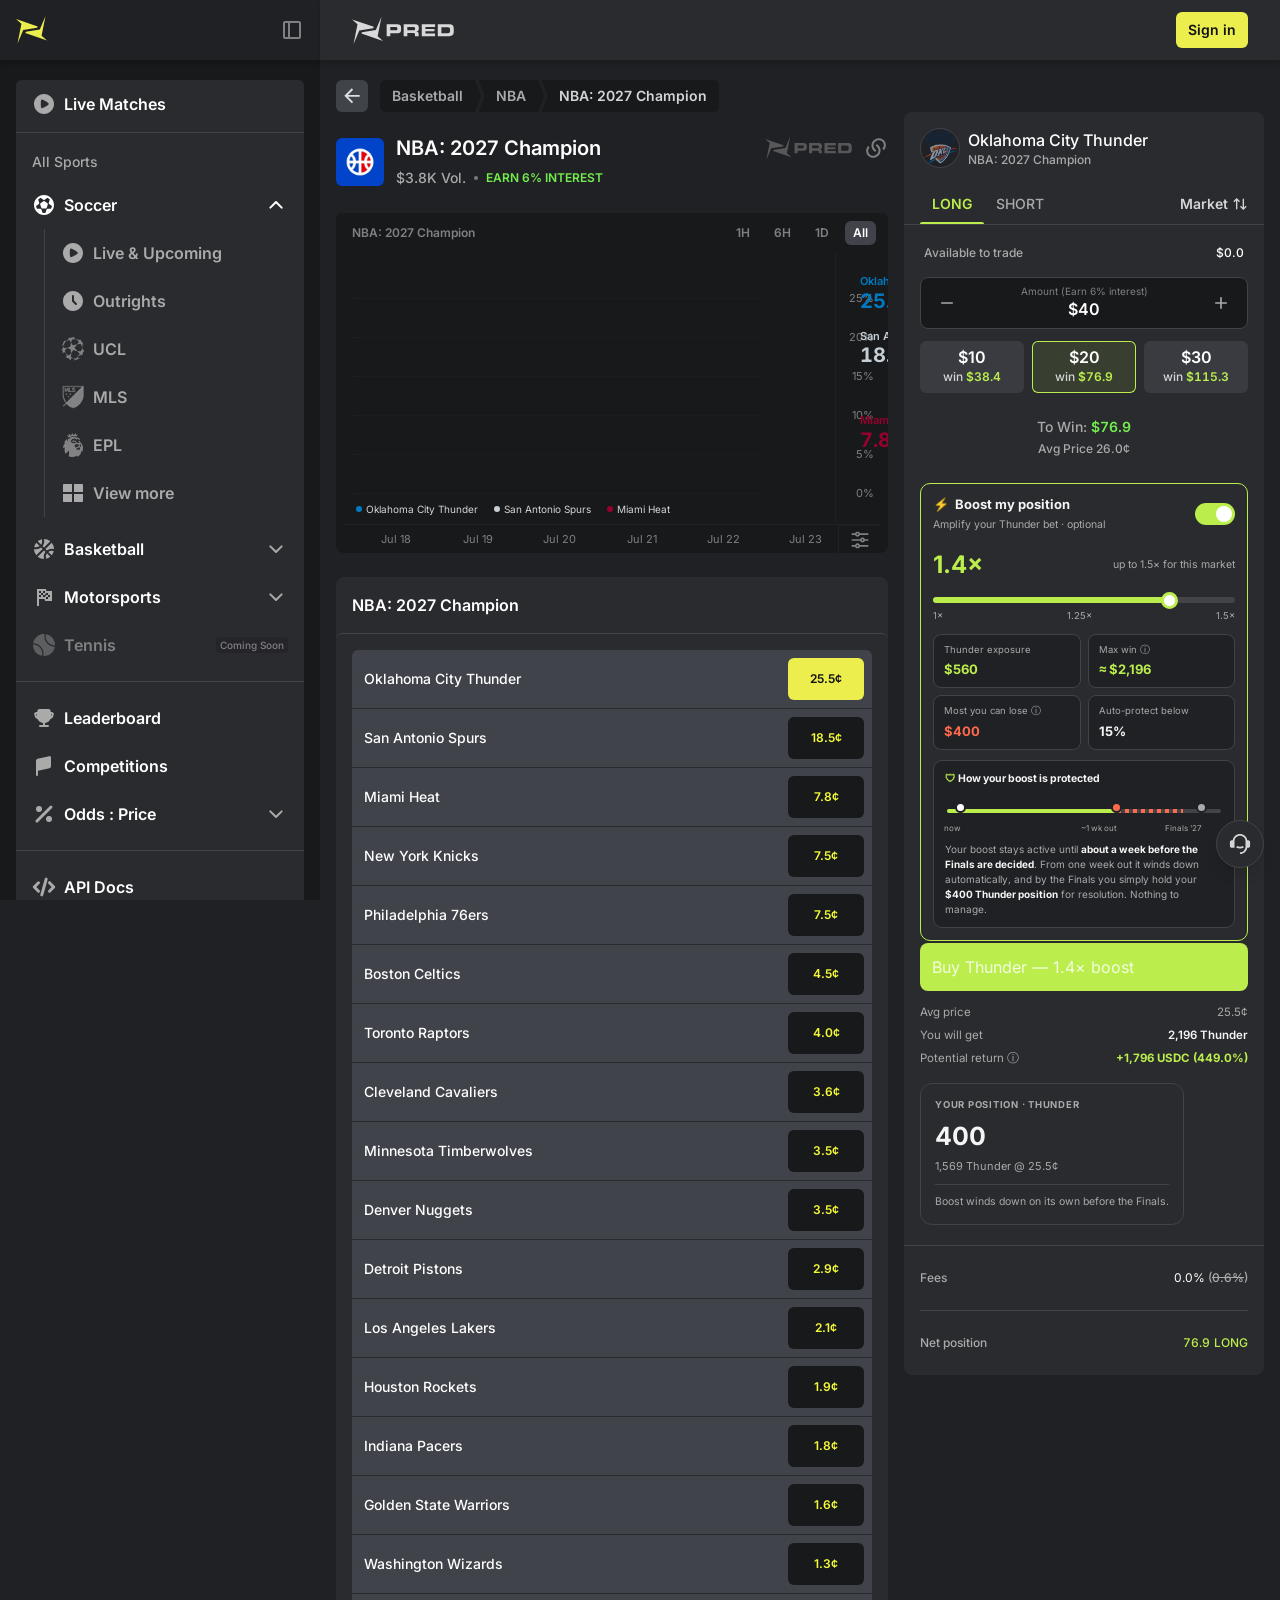
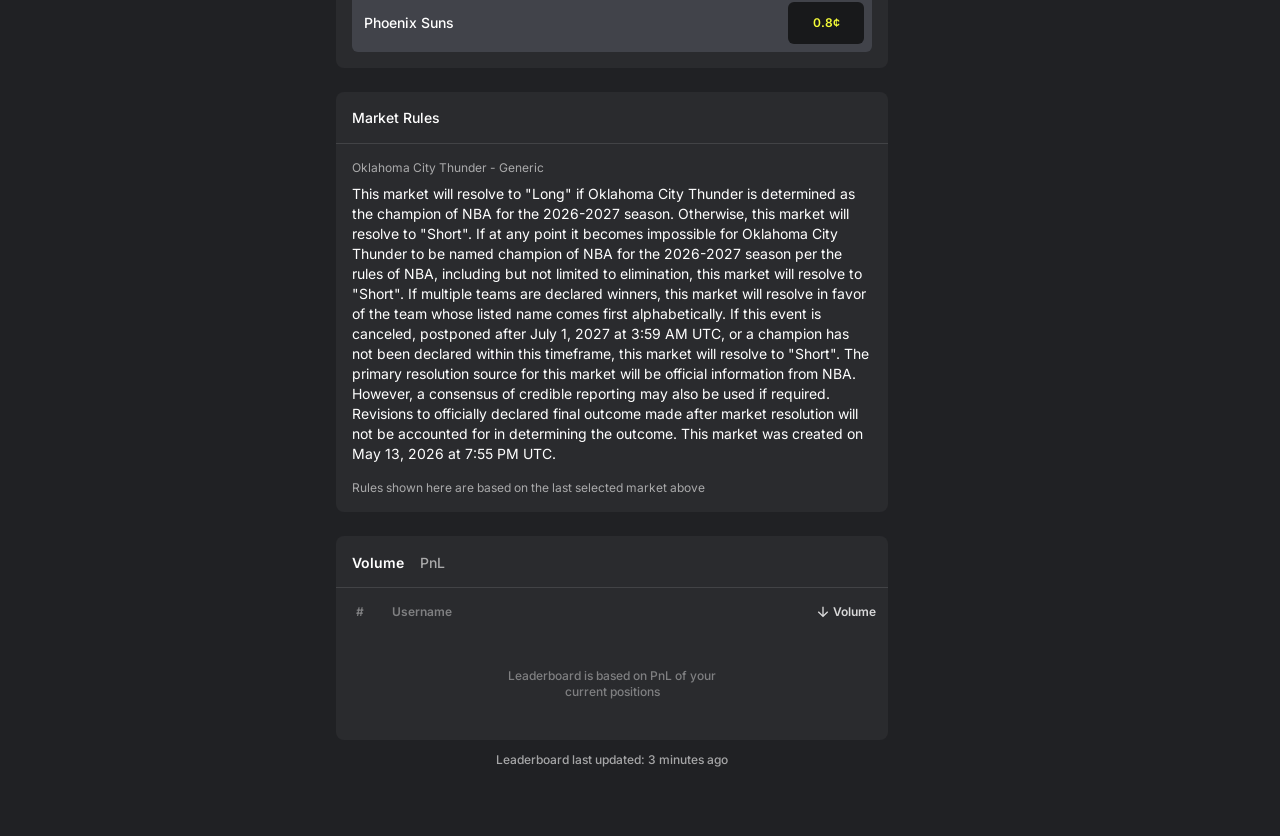
==== commit f5f30320: "Remove leftover automation overlay markup from venue.html snapshot Strips a claude-agent-glow-border" ====
--- a/venue.html
+++ b/venue.html
@@ -285,8 +285,7 @@
       display: none;
     }
   }
-</style></div><div id="claude-agent-glow-border" style="position: fixed; inset: 0px; pointer-events: none; z-index: 2147483646; opacity: 1; transition: opacity 0.3s ease-in-out;"><div id="claude-agent-glow-border-inner" style="position: absolute; inset: 0px; will-change: opacity; box-shadow: rgba(217, 119, 87, 0.7) 0px 0px 15px inset, rgba(217, 119, 87, 0.5) 0px 0px 25px inset, rgba(217, 119, 87, 0.2) 0px 0px 35px inset;"></div></div><div id="claude-phantom-cursor" aria-hidden="true" style="position: fixed; top: 0px; left: 0px; pointer-events: none; z-index: 2147483646; transform: translate3d(960px, 445px, 0px); transition: transform 180ms cubic-bezier(0.2, 0, 0, 1); will-change: transform;"><svg id="claude-phantom-cursor-plain" width="20" height="26" viewBox="0 0 20 26" style="position: absolute; top: 0px; left: 0px; overflow: visible;"><path d="M0 0 L0 18 L4.5 14 L7.5 21.5 L11 20 L8 13 L14 13 Z" stroke="white" stroke-width="3" stroke-linejoin="round" fill="white"></path><path d="M0 0 L0 18 L4.5 14 L7.5 21.5 L11 20 L8 13 L14 13 Z" fill="#111"></path></svg><svg id="claude-phantom-cursor-styled" width="20" height="26" viewBox="0 0 20 26" style="position: absolute; top: 0px; left: 0px; overflow: visible; filter: drop-shadow(rgba(217, 119, 87, 0.9) 0px 0px 4px) drop-shadow(rgba(217, 119, 87, 0.45) 0px 0px 10px);"><path d="M0 0 L0 18 L4.5 14 L7.5 21.5 L11 20 L8 13 L14 13 Z" stroke="#D97757" stroke-width="3" stroke-linejoin="round" fill="#D97757"></path><path d="M0 0 L0 18 L4.5 14 L7.5 21.5 L11 20 L8 13 L14 13 Z" fill="#FAF9F5"></path></svg></div>
-<style id="bd-css">/* Boost feature injection — theme-agnostic via --bd-* vars (set by boost.js from config.cssVars) */
+</style></div><style id="bd-css">/* Boost feature injection — theme-agnostic via --bd-* vars (set by boost.js from config.cssVars) */
 .bd-boost{margin:2px 0;border:1px solid var(--bd-border);border-radius:10px;background:var(--bd-card);overflow:hidden;transition:all .3s;font-family:inherit}
 .bd-boost.on{border-color:var(--bd-yes)}
 .bd-bhead{display:flex;align-items:center;justify-content:space-between;padding:11px 12px;cursor:pointer}
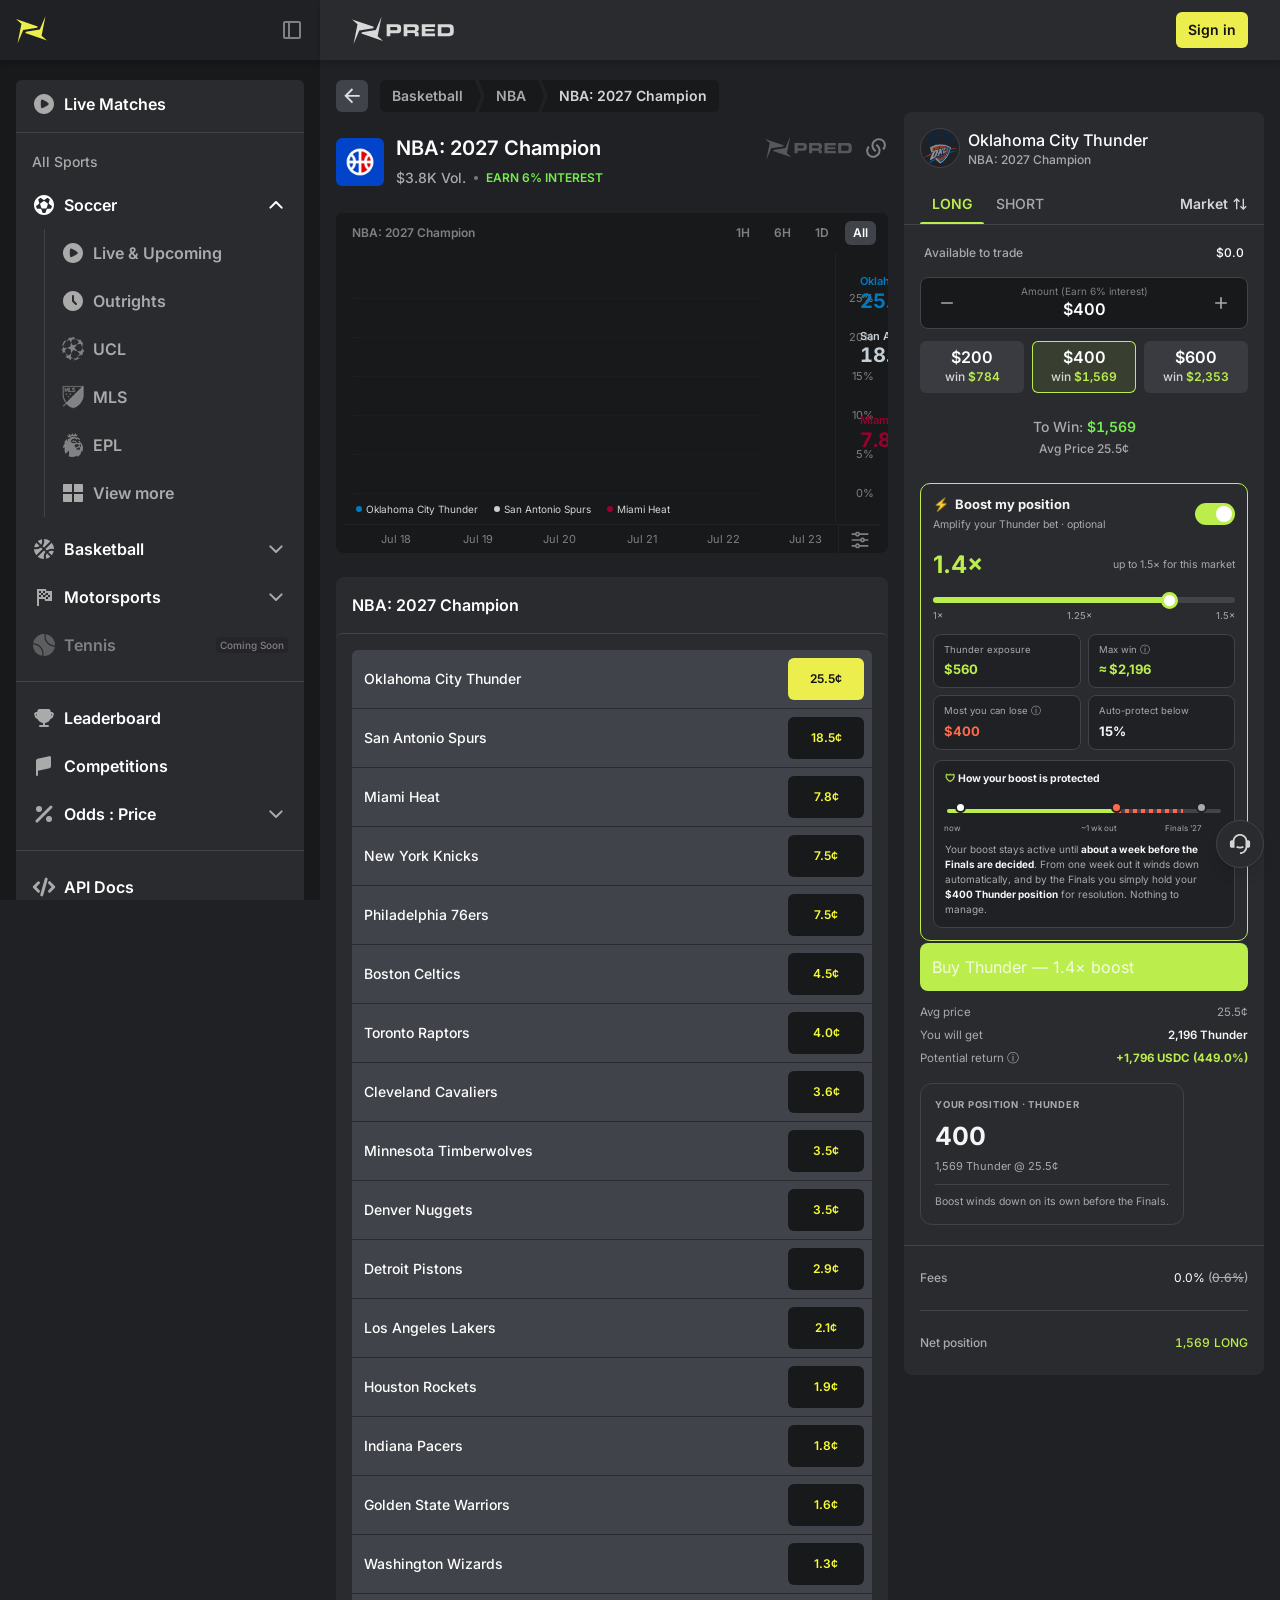
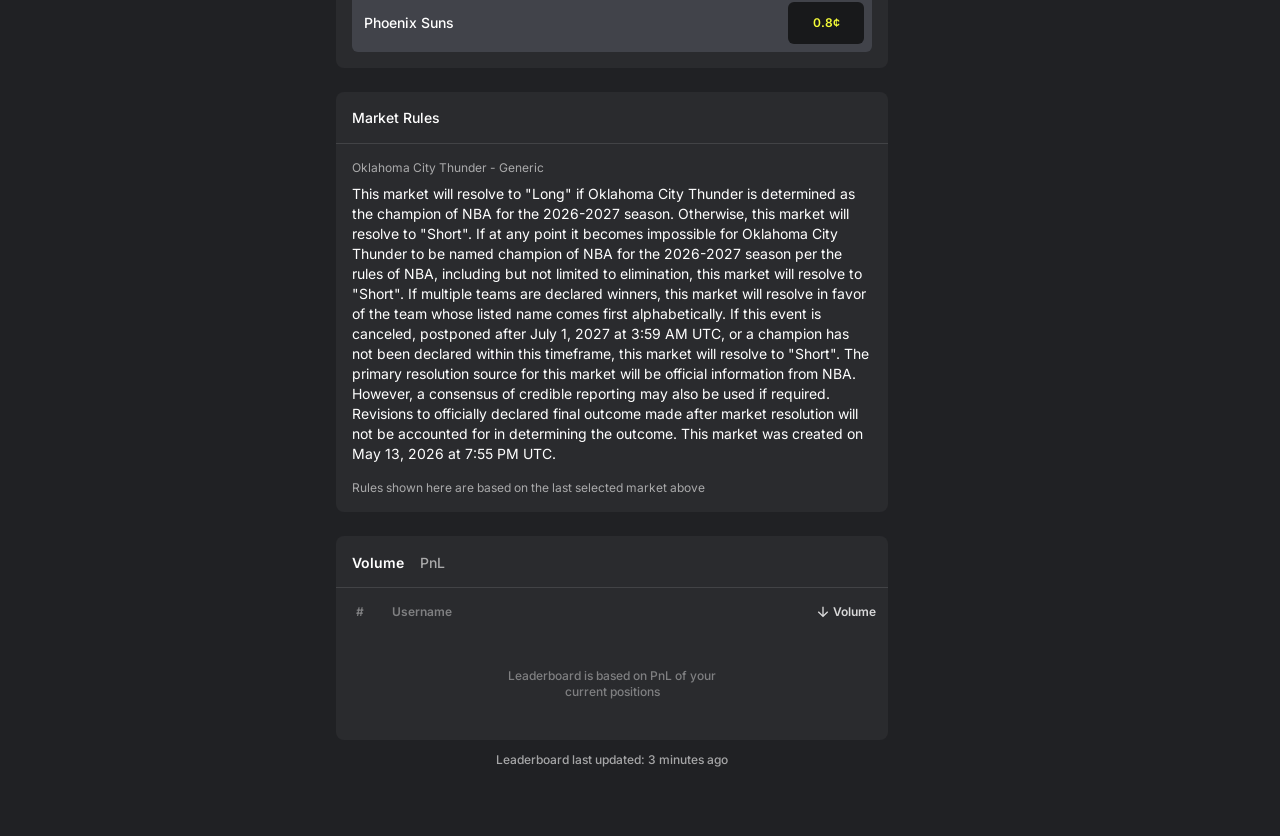
==== commit 6b6def19: "Reconcile native buy-panel numbers with the boost config's $400 scale Pred's frozen buy-panel snapsh" ====
--- a/venue.html
+++ b/venue.html
@@ -25,7 +25,7 @@
   <!-- Google Tag Manager (noscript) — container GTM-K9SZR6NG -->
   
   <!-- End Google Tag Manager (noscript) -->
-  <div id="root"><div class="min-h-screen w-full bg-background-base text-gray-200 flex items-start"><aside class="shrink-0 sticky top-0 h-screen bg-background-surface overflow-hidden flex flex-col transition-[width] duration-[340ms] ease-[cubic-bezier(0.4,0,0.2,1)] motion-reduce:transition-none" style="width: 320px;"><div class="relative z-10 h-[60px] shrink-0 bg-background-base shadow-[0_4px_4px_rgba(0,0,0,0.16)]"><button type="button" aria-label="Go to home" aria-hidden="false" tabindex="0" class="absolute left-4 top-1/2 size-8 shrink-0 cursor-pointer transition-opacity duration-150 ease-[cubic-bezier(0.4,0,0.2,1)] motion-reduce:transition-none active:scale-[0.96]" style="transform: translateY(-50%); opacity: 1; pointer-events: auto;"><img alt="Pred" class="w-8 h-8" src="data:image/svg+xml,%3csvg%20width='32'%20height='28'%20viewBox='0%200%2032%2028'%20fill='none'%20xmlns='http://www.w3.org/2000/svg'%3e%3cg%20clip-path='url(%23clip0_3065_107978)'%3e%3cpath%20d='M7.21423%2013.9244L21.069%2011.734L21.7296%2010.3955L0%203.05957L5.44109%207.73578L1.52976%2027.5184L7.21423%2013.9244Z'%20fill='%23ECEE4D'/%3e%3cpath%20d='M23.8162%2013.5767L9.96136%2015.7844L9.30078%2017.1055L31.0304%2024.4588L25.5893%2019.7652L29.5006%200L23.8162%2013.5767Z'%20fill='%23ECEE4D'/%3e%3c/g%3e%3cdefs%3e%3cclipPath%20id='clip0_3065_107978'%3e%3crect%20width='31.0299'%20height='27.5184'%20fill='white'/%3e%3c/clipPath%3e%3c/defs%3e%3c/svg%3e"></button><button type="button" aria-label="Close sidebar" class="absolute right-3 top-1/2 size-8 flex items-center justify-center cursor-pointer text-gray-shades-400 hover:text-gray-shades-100 active:text-gray-shades-100 transition duration-150 active:scale-[0.96]" style="transform: translateY(-50%);"><svg xmlns="http://www.w3.org/2000/svg" xmlns:xlink="http://www.w3.org/1999/xlink" aria-hidden="true" role="img" class="iconify iconify--mingcute" width="24" height="24" viewBox="0 0 24 24"><g fill="none" fill-rule="evenodd"><path d="m12.593 23.258l-.011.002l-.071.035l-.02.004l-.014-.004l-.071-.035q-.016-.005-.024.005l-.004.01l-.017.428l.005.02l.01.013l.104.074l.015.004l.012-.004l.104-.074l.012-.016l.004-.017l-.017-.427q-.004-.016-.017-.018m.265-.113l-.013.002l-.185.093l-.01.01l-.003.011l.018.43l.005.012l.008.007l.201.093q.019.005.029-.008l.004-.014l-.034-.614q-.005-.018-.02-.022m-.715.002a.02.02 0 0 0-.027.006l-.006.014l-.034.614q.001.018.017.024l.015-.002l.201-.093l.01-.008l.004-.011l.017-.43l-.003-.012l-.01-.01z"></path><path fill="currentColor" d="M5 3a2 2 0 0 0-2 2v14a2 2 0 0 0 2 2h14a2 2 0 0 0 2-2V5a2 2 0 0 0-2-2zm5 2h9v14h-9zM8 5H5v14h3z"></path></g></svg></button></div><div class="relative flex-1 min-h-0"><div class="absolute inset-0 overflow-y-auto hide-scrollbar" style="width: 320px; opacity: 1; transform: none;"><div class="px-4 pb-4 flex flex-col gap-4 pt-5"><div class="bg-background-elevated-1 rounded-md overflow-hidden flex flex-col pb-3"><button type="button" class="group relative w-full flex items-center justify-between pl-4 pr-5 py-3 cursor-pointer hover:bg-list-hover transition-colors"><div class="flex items-center gap-2"><svg xmlns="http://www.w3.org/2000/svg" xmlns:xlink="http://www.w3.org/1999/xlink" aria-hidden="true" role="img" class="iconify iconify--mingcute shrink-0 text-gray-shades-300 group-hover:text-gray-shades-100" width="24" height="24" viewBox="0 0 24 24"><g fill="none"><path d="m12.593 23.258l-.011.002l-.071.035l-.02.004l-.014-.004l-.071-.035q-.016-.005-.024.005l-.004.01l-.017.428l.005.02l.01.013l.104.074l.015.004l.012-.004l.104-.074l.012-.016l.004-.017l-.017-.427q-.004-.016-.017-.018m.265-.113l-.013.002l-.185.093l-.01.01l-.003.011l.018.43l.005.012l.008.007l.201.093q.019.005.029-.008l.004-.014l-.034-.614q-.005-.018-.02-.022m-.715.002a.02.02 0 0 0-.027.006l-.006.014l-.034.614q.001.018.017.024l.015-.002l.201-.093l.01-.008l.004-.011l.017-.43l-.003-.012l-.01-.01z"></path><path fill="currentColor" d="M12 2c5.523 0 10 4.477 10 10s-4.477 10-10 10S2 17.523 2 12S6.477 2 12 2M8.964 8.65l-.053.5l-.03.333l-.042.6l-.024.46l-.018.505l-.01.549v.578l.01.549l.018.506l.024.46l.042.6l.071.73l.013.102a1.192 1.192 0 0 0 1.651.954l.456-.202l.651-.309l.39-.196l.43-.224l.466-.253l.498-.282l.493-.29l.231-.14l.43-.27l.388-.25l.342-.229l.653-.46l.177-.131a1.192 1.192 0 0 0-.001-1.908l-.406-.297l-.275-.193l-.32-.218l-.565-.368l-.428-.268l-.47-.282l-.499-.288l-.478-.265l-.447-.238l-.41-.21l-.54-.263l-.439-.202l-.23-.102l-.095-.04a1.192 1.192 0 0 0-1.654.952"></path></g></svg><span class="text-base font-semibold leading-6 text-gray-shades-100">Live Matches</span></div></button><div class="mt-1 mb-3 border-t border-border-primary"></div><div class="px-4 pt-1 pb-2"><span class="text-sm font-medium leading-5 text-gray-shades-300">All Sports</span></div><div><button type="button" class="group w-full flex items-center justify-between px-4 py-3 cursor-pointer hover:bg-list-hover transition-colors"><div class="flex items-center gap-2 min-w-0"><svg xmlns="http://www.w3.org/2000/svg" xmlns:xlink="http://www.w3.org/1999/xlink" aria-hidden="true" role="img" class="iconify iconify--mingcute shrink-0 text-gray-shades-100" width="24" height="24" viewBox="0 0 24 24"><g fill="none"><path d="m12.594 23.258l-.012.002l-.071.035l-.02.004l-.014-.004l-.071-.036q-.016-.004-.024.006l-.004.01l-.017.428l.005.02l.01.013l.104.074l.015.004l.012-.004l.104-.074l.012-.016l.004-.017l-.017-.427q-.004-.016-.016-.018m.264-.113l-.014.002l-.184.093l-.01.01l-.003.011l.018.43l.005.012l.008.008l.201.092q.019.005.029-.008l.004-.014l-.034-.614q-.005-.019-.02-.022m-.715.002a.02.02 0 0 0-.027.006l-.006.014l-.034.614q.001.018.017.024l.015-.002l.201-.093l.01-.008l.003-.011l.018-.43l-.003-.012l-.01-.01z"></path><path fill="currentColor" d="M12 2c5.523 0 10 4.477 10 10s-4.477 10-10 10S2 17.523 2 12S6.477 2 12 2m3.408 2.76l-2.82 2.049a1 1 0 0 1-1.067.069l-.109-.069l-2.82-2.049a8 8 0 0 0-2.19 1.525l-.234.239l1.077 3.313a1 1 0 0 1-.264 1.036l-.1.082l-2.819 2.048c.114.91.38 1.771.773 2.559l.153.292h3.485a1 1 0 0 1 .909.582l.042.109l1.078 3.315a8 8 0 0 0 2.63.06l.367-.06l1.077-3.315a1 1 0 0 1 .834-.684l.117-.007h3.485a8 8 0 0 0 .876-2.512l.05-.339l-2.82-2.048a1 1 0 0 1-.395-.994l.032-.124l1.077-3.313A8 8 0 0 0 15.71 4.91zm-3.996 3.431a1 1 0 0 1 1.067-.069l.109.069l2.853 2.073a1 1 0 0 1 .395.993l-.032.125l-1.09 3.354a1 1 0 0 1-.834.684l-.117.007h-3.526a1 1 0 0 1-.909-.582l-.042-.109l-1.09-3.354a1 1 0 0 1 .264-1.036l.1-.082z"></path></g></svg><span class="text-base font-semibold leading-6 text-gray-shades-100 truncate">Soccer</span></div><svg xmlns="http://www.w3.org/2000/svg" xmlns:xlink="http://www.w3.org/1999/xlink" aria-hidden="true" role="img" class="iconify iconify--mingcute transition-transform duration-200 rotate-180 size-6 shrink-0 text-gray-shades-100" aria-label="Arrow up" width="1em" height="1em" viewBox="0 0 24 24"><g fill="none" fill-rule="evenodd"><path d="M24 0v24H0V0zM12.593 23.258l-.011.002l-.071.035l-.02.004l-.014-.004l-.071-.035q-.016-.005-.024.005l-.004.01l-.017.428l.005.02l.01.013l.104.074l.015.004l.012-.004l.104-.074l.012-.016l.004-.017l-.017-.427q-.004-.016-.017-.018m.265-.113l-.013.002l-.185.093l-.01.01l-.003.011l.018.43l.005.012l.008.007l.201.093q.019.005.029-.008l.004-.014l-.034-.614q-.005-.019-.02-.022m-.715.002a.02.02 0 0 0-.027.006l-.006.014l-.034.614q.001.018.017.024l.015-.002l.201-.093l.01-.008l.004-.011l.017-.43l-.003-.012l-.01-.01z"></path><path fill="currentColor" d="M12.707 15.707a1 1 0 0 1-1.414 0L5.636 10.05A1 1 0 1 1 7.05 8.636l4.95 4.95l4.95-4.95a1 1 0 0 1 1.414 1.414z"></path></g></svg></button><div style="display: grid; grid-template-rows: 1fr; opacity: 1;"><div style="overflow: hidden; min-height: 0px;"><div class="pb-2" style="padding-left: 28px;"><div class="border-l border-border-primary"><span class="inline-flex w-full"><button type="button" class="group relative w-full flex items-center gap-2 pl-4 pr-5 py-3 transition-colors cursor-pointer hover:bg-list-hover"><svg xmlns="http://www.w3.org/2000/svg" xmlns:xlink="http://www.w3.org/1999/xlink" aria-hidden="true" role="img" class="iconify iconify--mingcute shrink-0 transition-colors text-gray-shades-300 group-hover:text-gray-shades-100" width="24" height="24" viewBox="0 0 24 24"><g fill="none"><path d="m12.593 23.258l-.011.002l-.071.035l-.02.004l-.014-.004l-.071-.035q-.016-.005-.024.005l-.004.01l-.017.428l.005.02l.01.013l.104.074l.015.004l.012-.004l.104-.074l.012-.016l.004-.017l-.017-.427q-.004-.016-.017-.018m.265-.113l-.013.002l-.185.093l-.01.01l-.003.011l.018.43l.005.012l.008.007l.201.093q.019.005.029-.008l.004-.014l-.034-.614q-.005-.018-.02-.022m-.715.002a.02.02 0 0 0-.027.006l-.006.014l-.034.614q.001.018.017.024l.015-.002l.201-.093l.01-.008l.004-.011l.017-.43l-.003-.012l-.01-.01z"></path><path fill="currentColor" d="M12 2c5.523 0 10 4.477 10 10s-4.477 10-10 10S2 17.523 2 12S6.477 2 12 2M8.964 8.65l-.053.5l-.03.333l-.042.6l-.024.46l-.018.505l-.01.549v.578l.01.549l.018.506l.024.46l.042.6l.071.73l.013.102a1.192 1.192 0 0 0 1.651.954l.456-.202l.651-.309l.39-.196l.43-.224l.466-.253l.498-.282l.493-.29l.231-.14l.43-.27l.388-.25l.342-.229l.653-.46l.177-.131a1.192 1.192 0 0 0-.001-1.908l-.406-.297l-.275-.193l-.32-.218l-.565-.368l-.428-.268l-.47-.282l-.499-.288l-.478-.265l-.447-.238l-.41-.21l-.54-.263l-.439-.202l-.23-.102l-.095-.04a1.192 1.192 0 0 0-1.654.952"></path></g></svg><span class="text-base font-semibold leading-6 truncate min-w-0 transition-colors text-gray-shades-300 group-hover:text-gray-shades-100">Live &amp; Upcoming</span></button></span><span class="inline-flex w-full"><button type="button" class="group relative w-full flex items-center gap-2 pl-4 pr-5 py-3 transition-colors cursor-pointer hover:bg-list-hover"><svg xmlns="http://www.w3.org/2000/svg" xmlns:xlink="http://www.w3.org/1999/xlink" aria-hidden="true" role="img" class="iconify iconify--mingcute shrink-0 transition-colors text-gray-shades-300 group-hover:text-gray-shades-100" width="24" height="24" viewBox="0 0 24 24"><g fill="none"><path d="m12.593 23.258l-.011.002l-.071.035l-.02.004l-.014-.004l-.071-.035q-.016-.005-.024.005l-.004.01l-.017.428l.005.02l.01.013l.104.074l.015.004l.012-.004l.104-.074l.012-.016l.004-.017l-.017-.427q-.004-.016-.017-.018m.265-.113l-.013.002l-.185.093l-.01.01l-.003.011l.018.43l.005.012l.008.007l.201.093q.019.005.029-.008l.004-.014l-.034-.614q-.005-.018-.02-.022m-.715.002a.02.02 0 0 0-.027.006l-.006.014l-.034.614q.001.018.017.024l.015-.002l.201-.093l.01-.008l.004-.011l.017-.43l-.003-.012l-.01-.01z"></path><path fill="currentColor" d="M12 2c5.523 0 10 4.477 10 10s-4.477 10-10 10S2 17.523 2 12S6.477 2 12 2m0 4a1 1 0 0 0-1 1v5a1 1 0 0 0 .293.707l3 3a1 1 0 0 0 1.414-1.414L13 11.586V7a1 1 0 0 0-1-1"></path></g></svg><span class="text-base font-semibold leading-6 truncate min-w-0 transition-colors text-gray-shades-300 group-hover:text-gray-shades-100">Outrights</span></button></span><button type="button" class="group relative w-full flex items-center gap-2 pl-4 pr-5 py-3 cursor-pointer hover:bg-list-hover transition-colors"><div class="size-6 flex items-center justify-center shrink-0"><img alt="" class="size-full object-contain transition-opacity duration-150 ease-out opacity-50 group-hover:opacity-100" src="img/e1e7ac56-UCL_Active_128x128.png"></div><span class="text-base font-semibold leading-6 truncate min-w-0 transition-colors text-gray-shades-300 group-hover:text-gray-shades-100">UCL</span></button><button type="button" class="group relative w-full flex items-center gap-2 pl-4 pr-5 py-3 cursor-pointer hover:bg-list-hover transition-colors"><div class="size-6 flex items-center justify-center shrink-0"><img alt="" class="size-full object-contain transition-opacity duration-150 ease-out opacity-50 group-hover:opacity-100" src="img/097b0c9f-MLS_Active_1_128x128.png"></div><span class="text-base font-semibold leading-6 truncate min-w-0 transition-colors text-gray-shades-300 group-hover:text-gray-shades-100">MLS</span></button><button type="button" class="group relative w-full flex items-center gap-2 pl-4 pr-5 py-3 cursor-pointer hover:bg-list-hover transition-colors"><div class="size-6 flex items-center justify-center shrink-0"><img alt="" class="size-full object-contain transition-opacity duration-150 ease-out opacity-50 group-hover:opacity-100" src="img/af9ab32d-EPL_Active_48x48.png"></div><span class="text-base font-semibold leading-6 truncate min-w-0 transition-colors text-gray-shades-300 group-hover:text-gray-shades-100">EPL</span></button><button type="button" class="group w-full flex items-center gap-2 pl-4 pr-5 py-3 cursor-pointer hover:bg-list-hover transition-colors"><svg width="24" height="24" viewBox="0 0 24 24" fill="none" class="shrink-0 text-gray-shades-300 group-hover:text-gray-shades-100 transition-colors" xmlns="http://www.w3.org/2000/svg"><path d="M22 12.999V20C22 20.2652 21.8946 20.5196 21.7071 20.7071C21.5196 20.8946 21.2652 21 21 21H13V12.999H22ZM11 12.999V21H3C2.73478 21 2.48043 20.8946 2.29289 20.7071C2.10536 20.5196 2 20.2652 2 20V12.999H11V12.999ZM11 3V10.999H2V4C2 3.73478 2.10536 3.48043 2.29289 3.29289C2.48043 3.10536 2.73478 3 3 3H11ZM21 3C21.2652 3 21.5196 3.10536 21.7071 3.29289C21.8946 3.48043 22 3.73478 22 4V10.999H13V3H21Z" fill="currentColor"></path></svg><span class="text-base font-semibold leading-6 text-gray-shades-300 group-hover:text-gray-shades-100 truncate min-w-0 transition-colors">View more</span></button></div></div></div></div></div><div><button type="button" class="group w-full flex items-center justify-between px-4 py-3 cursor-pointer hover:bg-list-hover transition-colors"><div class="flex items-center gap-2 min-w-0"><svg xmlns="http://www.w3.org/2000/svg" xmlns:xlink="http://www.w3.org/1999/xlink" aria-hidden="true" role="img" class="iconify iconify--mingcute shrink-0 text-gray-shades-300 group-hover:text-gray-shades-100" width="24" height="24" viewBox="0 0 24 24"><g fill="none"><path d="m12.594 23.258l-.012.002l-.071.035l-.02.004l-.014-.004l-.071-.036q-.016-.004-.024.006l-.004.01l-.017.428l.005.02l.01.013l.104.074l.015.004l.012-.004l.104-.074l.012-.016l.004-.017l-.017-.427q-.004-.016-.016-.018m.264-.113l-.014.002l-.184.093l-.01.01l-.003.011l.018.43l.005.012l.008.008l.201.092q.019.005.029-.008l.004-.014l-.034-.614q-.005-.019-.02-.022m-.715.002a.02.02 0 0 0-.027.006l-.006.014l-.034.614q.001.018.017.024l.015-.002l.201-.093l.01-.008l.003-.011l.018-.43l-.003-.012l-.01-.01z"></path><path fill="currentColor" d="m12 13.414l1.458 1.458A8 8 0 0 0 12.091 22a9.97 9.97 0 0 1-6.138-2.034l-.282-.223zm2.887 2.887l3.442 3.442a9.94 9.94 0 0 1-4.21 2.031a6.01 6.01 0 0 1 .768-5.473m-5.76-5.759L10.587 12l-6.33 6.329A9.97 9.97 0 0 1 2 11.909a8 8 0 0 0 7.128-1.367Zm12.647 3.576a9.9 9.9 0 0 1-1.8 3.918l-.23.293l-3.443-3.442a6.01 6.01 0 0 1 5.473-.769m-2.03-8.447A9.97 9.97 0 0 1 22 12.09a8 8 0 0 0-6.878 1.18l-.25.187L13.414 12zM11.908 2a9.97 9.97 0 0 1 6.138 2.033l.282.223L12 10.586l-1.458-1.458A8 8 0 0 0 11.909 2ZM4.257 5.67l3.442 3.442a6.01 6.01 0 0 1-5.473.769a9.94 9.94 0 0 1 2.03-4.211Zm5.625-3.445a6.01 6.01 0 0 1-.611 5.24l-.158.233L5.67 4.257a9.94 9.94 0 0 1 4.21-2.031Z"></path></g></svg><span class="text-base font-semibold leading-6 text-gray-shades-100 truncate">Basketball</span></div><svg xmlns="http://www.w3.org/2000/svg" xmlns:xlink="http://www.w3.org/1999/xlink" aria-hidden="true" role="img" class="iconify iconify--mingcute transition-transform duration-200 size-6 shrink-0 text-gray-shades-300 group-hover:text-gray-shades-100" aria-label="Arrow down" width="1em" height="1em" viewBox="0 0 24 24"><g fill="none" fill-rule="evenodd"><path d="M24 0v24H0V0zM12.593 23.258l-.011.002l-.071.035l-.02.004l-.014-.004l-.071-.035q-.016-.005-.024.005l-.004.01l-.017.428l.005.02l.01.013l.104.074l.015.004l.012-.004l.104-.074l.012-.016l.004-.017l-.017-.427q-.004-.016-.017-.018m.265-.113l-.013.002l-.185.093l-.01.01l-.003.011l.018.43l.005.012l.008.007l.201.093q.019.005.029-.008l.004-.014l-.034-.614q-.005-.019-.02-.022m-.715.002a.02.02 0 0 0-.027.006l-.006.014l-.034.614q.001.018.017.024l.015-.002l.201-.093l.01-.008l.004-.011l.017-.43l-.003-.012l-.01-.01z"></path><path fill="currentColor" d="M12.707 15.707a1 1 0 0 1-1.414 0L5.636 10.05A1 1 0 1 1 7.05 8.636l4.95 4.95l4.95-4.95a1 1 0 0 1 1.414 1.414z"></path></g></svg></button></div><div><button type="button" class="group w-full flex items-center justify-between px-4 py-3 cursor-pointer hover:bg-list-hover transition-colors"><div class="flex items-center gap-2 min-w-0"><svg xmlns="http://www.w3.org/2000/svg" xmlns:xlink="http://www.w3.org/1999/xlink" aria-hidden="true" role="img" class="iconify iconify--mdi shrink-0 text-gray-shades-300 group-hover:text-gray-shades-100" width="24" height="24" viewBox="0 0 24 24"><path fill="currentColor" d="M14.4 6H20v10h-7l-.4-2H7v7H5V4h9zm-.4 8h2v-2h2v-2h-2V8h-2v2l-1-2V6h-2v2H9V6H7v2h2v2H7v2h2v-2h2v2h2v-2l1 2zm-3-4V8h2v2zm3 0h2v2h-2z"></path></svg><span class="text-base font-semibold leading-6 text-gray-shades-100 truncate">Motorsports</span></div><svg xmlns="http://www.w3.org/2000/svg" xmlns:xlink="http://www.w3.org/1999/xlink" aria-hidden="true" role="img" class="iconify iconify--mingcute transition-transform duration-200 size-6 shrink-0 text-gray-shades-300 group-hover:text-gray-shades-100" aria-label="Arrow down" width="1em" height="1em" viewBox="0 0 24 24"><g fill="none" fill-rule="evenodd"><path d="M24 0v24H0V0zM12.593 23.258l-.011.002l-.071.035l-.02.004l-.014-.004l-.071-.035q-.016-.005-.024.005l-.004.01l-.017.428l.005.02l.01.013l.104.074l.015.004l.012-.004l.104-.074l.012-.016l.004-.017l-.017-.427q-.004-.016-.017-.018m.265-.113l-.013.002l-.185.093l-.01.01l-.003.011l.018.43l.005.012l.008.007l.201.093q.019.005.029-.008l.004-.014l-.034-.614q-.005-.019-.02-.022m-.715.002a.02.02 0 0 0-.027.006l-.006.014l-.034.614q.001.018.017.024l.015-.002l.201-.093l.01-.008l.004-.011l.017-.43l-.003-.012l-.01-.01z"></path><path fill="currentColor" d="M12.707 15.707a1 1 0 0 1-1.414 0L5.636 10.05A1 1 0 1 1 7.05 8.636l4.95 4.95l4.95-4.95a1 1 0 0 1 1.414 1.414z"></path></g></svg></button></div><div class="w-full flex items-center justify-between px-4 py-3"><div class="flex items-center gap-2 opacity-40"><img alt="" class="size-6 shrink-0" src="data:image/svg+xml,%3csvg%20width='24'%20height='24'%20viewBox='0%200%2024%2024'%20fill='none'%20xmlns='http://www.w3.org/2000/svg'%3e%3cpath%20d='M10.0856%2022.8548C8.77554%2022.6212%207.55146%2022.1657%206.41338%2021.4883C5.27542%2020.8111%204.28783%2019.9554%203.45061%2018.9212C2.61339%2017.887%201.98203%2016.7429%201.55654%2015.4889C1.13092%2014.2347%200.940233%2012.9426%200.984476%2011.6126C2.40581%2011.5404%203.75869%2011.807%205.04312%2012.4123C6.32754%2013.0177%207.4181%2013.8742%208.31479%2014.9818C9.21149%2016.0894%209.82242%2017.3347%2010.1476%2018.7177C10.4728%2020.1006%2010.4521%2021.4797%2010.0856%2022.8548ZM18.922%2020.5491C17.8427%2021.4228%2016.6557%2022.0643%2015.3609%2022.4735C14.0661%2022.8825%2012.7328%2023.0394%2011.3613%2022.9441C11.6756%2021.3973%2011.6553%2019.8669%2011.3005%2018.3528C10.9458%2016.8386%2010.2657%2015.4604%209.26005%2014.2181C8.25441%2012.9759%207.04799%2012.0237%205.64079%2011.3616C4.23374%2010.6994%202.74105%2010.3609%201.16272%2010.3463C1.3551%208.98496%201.78595%207.71375%202.45527%206.53267C3.12472%205.35174%203.9991%204.3244%205.07841%203.45065C6.15771%202.5769%207.34474%201.93543%208.63947%201.52625C9.93434%201.11722%2011.2676%200.960337%2012.6391%201.05559C12.3248%202.60238%2012.3451%204.13282%2012.6999%205.64691C13.0545%207.16113%2013.7347%208.53935%2014.7403%209.78157C15.746%2011.0238%2016.9524%2011.976%2018.3596%2012.6381C19.7667%2013.3004%2021.2593%2013.6388%2022.8377%2013.6534C22.6453%2015.0147%2022.2144%2016.286%2021.5451%2017.467C20.8757%2018.648%2020.0013%2019.6753%2018.922%2020.5491ZM23.0159%2012.3871C21.5946%2012.4593%2020.2417%2012.1927%2018.9573%2011.5874C17.6729%2010.982%2016.5823%2010.1256%2015.6856%209.01791C14.7889%207.91026%2014.178%206.66497%2013.8528%205.28204C13.5276%203.89911%2013.5483%202.52005%2013.9148%201.14488C15.2248%201.3785%2016.4489%201.83401%2017.587%202.51141C18.725%203.18864%2019.7126%204.04436%2020.5498%205.07854C21.387%206.11272%2022.0184%207.25682%2022.4439%208.51084C22.8695%209.76501%2023.0602%2011.0571%2023.0159%2012.3871Z'%20fill='%23AAAAAB'/%3e%3c/svg%3e"><span class="text-base font-semibold leading-6 text-gray-shades-100">Tennis</span></div><span class="flex items-center rounded bg-[#20212480] px-1"><span class="text-[10px] font-medium leading-4 text-gray-shades-400">Coming Soon</span></span></div><div class="w-full py-3"><div class="h-px w-full border-t border-border-primary"></div></div><button type="button" class="group relative w-full flex items-center justify-between px-4 py-3 cursor-pointer hover:bg-list-hover transition-colors"><div class="flex items-center gap-2"><svg xmlns="http://www.w3.org/2000/svg" xmlns:xlink="http://www.w3.org/1999/xlink" aria-hidden="true" role="img" class="iconify iconify--mingcute shrink-0 text-gray-shades-300 group-hover:text-gray-shades-100" width="24" height="24" viewBox="0 0 24 24"><g fill="none" fill-rule="evenodd"><path d="m12.593 23.258l-.011.002l-.071.035l-.02.004l-.014-.004l-.071-.035q-.016-.005-.024.005l-.004.01l-.017.428l.005.02l.01.013l.104.074l.015.004l.012-.004l.104-.074l.012-.016l.004-.017l-.017-.427q-.004-.016-.017-.018m.265-.113l-.013.002l-.185.093l-.01.01l-.003.011l.018.43l.005.012l.008.007l.201.093q.019.005.029-.008l.004-.014l-.034-.614q-.005-.018-.02-.022m-.715.002a.02.02 0 0 0-.027.006l-.006.014l-.034.614q.001.018.017.024l.015-.002l.201-.093l.01-.008l.004-.011l.017-.43l-.003-.012l-.01-.01z"></path><path fill="currentColor" d="M16.617 3a2 2 0 0 1 1.985 1.752L18.758 6h.668a2.29 2.29 0 0 1 2.246 2.74l-.201 1.005a4.05 4.05 0 0 1-2.972 3.13a7.18 7.18 0 0 1-5.5 4.056V19h3a1 1 0 1 1 0 2H8a1 1 0 1 1 0-2h3v-2.069a7.18 7.18 0 0 1-5.498-4.056a4.05 4.05 0 0 1-2.972-3.13l-.201-1.006A2.29 2.29 0 0 1 4.574 6h.668l.156-1.248A2 2 0 0 1 7.383 3zm2.81 5h-.42l.117.93q.075.61.05 1.203q.197-.276.294-.61l.042-.17l.2-1.006a.29.29 0 0 0-.217-.34zM4.991 8h-.418a.29.29 0 0 0-.285.347l.201 1.005c.058.289.174.553.336.78q-.025-.592.05-1.202z"></path></g></svg><span class="text-base font-semibold leading-6 text-gray-shades-100">Leaderboard</span></div></button><button type="button" class="group relative w-full flex items-center justify-between px-4 py-3 cursor-pointer hover:bg-list-hover transition-colors"><div class="flex items-center gap-2"><svg xmlns="http://www.w3.org/2000/svg" xmlns:xlink="http://www.w3.org/1999/xlink" aria-hidden="true" role="img" class="iconify iconify--mingcute shrink-0 text-gray-shades-300 group-hover:text-gray-shades-100" width="24" height="24" viewBox="0 0 24 24"><g fill="none"><path d="m12.593 23.258l-.011.002l-.071.035l-.02.004l-.014-.004l-.071-.035q-.016-.005-.024.005l-.004.01l-.017.428l.005.02l.01.013l.104.074l.015.004l.012-.004l.104-.074l.012-.016l.004-.017l-.017-.427q-.004-.016-.017-.018m.265-.113l-.013.002l-.185.093l-.01.01l-.003.011l.018.43l.005.012l.008.007l.201.093q.019.005.029-.008l.004-.014l-.034-.614q-.005-.018-.02-.022m-.715.002a.02.02 0 0 0-.027.006l-.006.014l-.034.614q.001.018.017.024l.015-.002l.201-.093l.01-.008l.004-.011l.017-.43l-.003-.012l-.01-.01z"></path><path fill="currentColor" d="M19 3.629a1.5 1.5 0 0 0-1.837-1.462L5.55 4.847A2 2 0 0 0 4 6.796V21a1 1 0 1 0 2 0v-4.204l11.45-2.643A2 2 0 0 0 19 12.204z"></path></g></svg><span class="text-base font-semibold leading-6 text-gray-shades-100">Competitions</span></div></button><div><button type="button" class="group w-full flex items-center justify-between px-4 py-3 cursor-pointer hover:bg-list-hover transition-colors"><div class="flex items-center gap-2"><svg xmlns="http://www.w3.org/2000/svg" xmlns:xlink="http://www.w3.org/1999/xlink" aria-hidden="true" role="img" class="iconify iconify--mingcute shrink-0 text-gray-shades-300 group-hover:text-gray-shades-100" width="24" height="24" viewBox="0 0 24 24"><g fill="none"><path d="m12.594 23.258l-.012.002l-.071.035l-.02.004l-.014-.004l-.071-.036q-.016-.004-.024.006l-.004.01l-.017.428l.005.02l.01.013l.104.074l.015.004l.012-.004l.104-.074l.012-.016l.004-.017l-.017-.427q-.004-.016-.016-.018m.264-.113l-.014.002l-.184.093l-.01.01l-.003.011l.018.43l.005.012l.008.008l.201.092q.019.005.029-.008l.004-.014l-.034-.614q-.005-.019-.02-.022m-.715.002a.02.02 0 0 0-.027.006l-.006.014l-.034.614q.001.018.017.024l.015-.002l.201-.093l.01-.008l.003-.011l.018-.43l-.003-.012l-.01-.01z"></path><path fill="currentColor" d="M20.06 3.94a1.5 1.5 0 0 1 0 2.12l-14 14a1.5 1.5 0 1 1-2.12-2.12l14-14a1.5 1.5 0 0 1 2.12 0M17 14a3 3 0 1 1 0 6a3 3 0 0 1 0-6M7 4a3 3 0 1 1 0 6a3 3 0 0 1 0-6"></path></g></svg><span class="text-base font-semibold leading-6 text-gray-shades-100">Odds : Price</span></div><svg xmlns="http://www.w3.org/2000/svg" xmlns:xlink="http://www.w3.org/1999/xlink" aria-hidden="true" role="img" class="iconify iconify--mingcute transition-transform duration-200 size-6 text-gray-shades-300 group-hover:text-gray-shades-100" aria-label="Arrow down" width="1em" height="1em" viewBox="0 0 24 24"><g fill="none" fill-rule="evenodd"><path d="M24 0v24H0V0zM12.593 23.258l-.011.002l-.071.035l-.02.004l-.014-.004l-.071-.035q-.016-.005-.024.005l-.004.01l-.017.428l.005.02l.01.013l.104.074l.015.004l.012-.004l.104-.074l.012-.016l.004-.017l-.017-.427q-.004-.016-.017-.018m.265-.113l-.013.002l-.185.093l-.01.01l-.003.011l.018.43l.005.012l.008.007l.201.093q.019.005.029-.008l.004-.014l-.034-.614q-.005-.019-.02-.022m-.715.002a.02.02 0 0 0-.027.006l-.006.014l-.034.614q.001.018.017.024l.015-.002l.201-.093l.01-.008l.004-.011l.017-.43l-.003-.012l-.01-.01z"></path><path fill="currentColor" d="M12.707 15.707a1 1 0 0 1-1.414 0L5.636 10.05A1 1 0 1 1 7.05 8.636l4.95 4.95l4.95-4.95a1 1 0 0 1 1.414 1.414z"></path></g></svg></button></div><div class="w-full py-3"><div class="h-px w-full border-t border-border-primary"></div></div><button type="button" class="group relative w-full flex items-center justify-between px-4 py-3 cursor-pointer hover:bg-list-hover transition-colors"><div class="flex items-center gap-2"><svg xmlns="http://www.w3.org/2000/svg" xmlns:xlink="http://www.w3.org/1999/xlink" aria-hidden="true" role="img" class="iconify iconify--mingcute shrink-0 text-gray-shades-300 group-hover:text-gray-shades-100" width="24" height="24" viewBox="0 0 24 24"><g fill="none"><path d="M0 0h24v24H0z"></path><path fill="currentColor" d="M14.62 2.662a1.5 1.5 0 0 1 1.04 1.85l-4.431 15.787a1.5 1.5 0 0 1-2.889-.81L12.771 3.7a1.5 1.5 0 0 1 1.85-1.039ZM7.56 6.697a1.5 1.5 0 0 1 0 2.12L4.38 12l3.182 3.182a1.5 1.5 0 1 1-2.122 2.121L1.197 13.06a1.5 1.5 0 0 1 0-2.12l4.242-4.243a1.5 1.5 0 0 1 2.122 0Zm8.88 2.12a1.5 1.5 0 1 1 2.12-2.12l4.243 4.242a1.5 1.5 0 0 1 0 2.121l-4.242 4.243a1.5 1.5 0 1 1-2.122-2.121L19.621 12z"></path></g></svg><span class="text-base font-semibold leading-6 text-gray-shades-100">API Docs</span></div></button><button type="button" class="group relative w-full flex items-center justify-between px-4 py-3 cursor-pointer hover:bg-list-hover transition-colors"><div class="flex items-center gap-2"><svg xmlns="http://www.w3.org/2000/svg" xmlns:xlink="http://www.w3.org/1999/xlink" aria-hidden="true" role="img" class="iconify iconify--mingcute shrink-0 text-gray-shades-300 group-hover:text-gray-shades-100" width="24" height="24" viewBox="0 0 24 24"><g fill="none"><path d="m12.593 23.258l-.011.002l-.071.035l-.02.004l-.014-.004l-.071-.035q-.016-.005-.024.005l-.004.01l-.017.428l.005.02l.01.013l.104.074l.015.004l.012-.004l.104-.074l.012-.016l.004-.017l-.017-.427q-.004-.016-.017-.018m.265-.113l-.013.002l-.185.093l-.01.01l-.003.011l.018.43l.005.012l.008.007l.201.093q.019.005.029-.008l.004-.014l-.034-.614q-.005-.018-.02-.022m-.715.002a.02.02 0 0 0-.027.006l-.006.014l-.034.614q.001.018.017.024l.015-.002l.201-.093l.01-.008l.004-.011l.017-.43l-.003-.012l-.01-.01z"></path><path fill="currentColor" d="M18 2a2 2 0 0 1 2 2v16a2 2 0 0 1-2 2H6a2 2 0 0 1-2-2V4a2 2 0 0 1 2-2zm-6 11H9a1 1 0 1 0 0 2h3a1 1 0 1 0 0-2m3-5H9a1 1 0 0 0-.117 1.993L9 10h6a1 1 0 0 0 .117-1.993z"></path></g></svg><span class="text-base font-semibold leading-6 text-gray-shades-100">Terms of Use</span></div></button><button type="button" class="group relative w-full flex items-center justify-between px-4 py-3 cursor-pointer hover:bg-list-hover transition-colors"><div class="flex items-center gap-2"><svg xmlns="http://www.w3.org/2000/svg" xmlns:xlink="http://www.w3.org/1999/xlink" aria-hidden="true" role="img" class="iconify iconify--mingcute shrink-0 text-gray-shades-300 group-hover:text-gray-shades-100" width="24" height="24" viewBox="0 0 24 24"><g fill="none"><path d="m12.593 23.258l-.011.002l-.071.035l-.02.004l-.014-.004l-.071-.035q-.016-.005-.024.005l-.004.01l-.017.428l.005.02l.01.013l.104.074l.015.004l.012-.004l.104-.074l.012-.016l.004-.017l-.017-.427q-.004-.016-.017-.018m.265-.113l-.013.002l-.185.093l-.01.01l-.003.011l.018.43l.005.012l.008.007l.201.093q.019.005.029-.008l.004-.014l-.034-.614q-.005-.018-.02-.022m-.715.002a.02.02 0 0 0-.027.006l-.006.014l-.034.614q.001.018.017.024l.015-.002l.201-.093l.01-.008l.004-.011l.017-.43l-.003-.012l-.01-.01z"></path><path fill="currentColor" d="m12.702 2.195l7 2.625A2 2 0 0 1 21 6.693v5.363a9 9 0 0 1-4.975 8.05l-3.354 1.676a1.5 1.5 0 0 1-1.342 0l-3.354-1.677A9 9 0 0 1 3 12.055V6.694A2 2 0 0 1 4.298 4.82l7-2.625a2 2 0 0 1 1.404 0M12 8a1 1 0 0 0-.993.883L11 9v2H9a1 1 0 0 0-.117 1.993L9 13h2v2a1 1 0 0 0 1.993.117L13 15v-2h2a1 1 0 0 0 .117-1.993L15 11h-2V9a1 1 0 0 0-1-1"></path></g></svg><span class="text-base font-semibold leading-6 text-gray-shades-100">Privacy Policy</span></div></button><div class="w-full py-3"><div class="h-px w-full border-t border-border-primary"></div></div><div class="flex items-start gap-3 px-4 py-3"><a href="https://x.com/predofficial" target="_blank" rel="noopener noreferrer" aria-label="X" class="flex items-center justify-center size-7 rounded-[2px] overflow-clip"><img alt="" class="size-4" src="data:image/svg+xml,%3csvg%20preserveAspectRatio='none'%20width='100%25'%20height='100%25'%20overflow='visible'%20style='display:%20block;'%20viewBox='0%200%2016%2016'%20fill='none'%20xmlns='http://www.w3.org/2000/svg'%3e%3cg%20id='fa7-brands:x-twitter'%20clip-path='url(%23clip0_0_275)'%3e%3cpath%20id='Vector'%20d='M12.7574%200.573103H15.2788L9.77172%206.86586L16.2502%2015.43H11.1788L7.2039%2010.2372L2.66112%2015.43H0.136156L6.02535%208.69798L-0.185268%200.573103H5.01465L8.60388%205.31946L12.7574%200.573103ZM11.8717%2013.9229H13.2681L4.25395%202.00165H2.75397L11.8717%2013.9229Z'%20fill='var(--fill-0,%20%23AAAAAB)'/%3e%3c/g%3e%3cdefs%3e%3cclipPath%20id='clip0_0_275'%3e%3crect%20width='16'%20height='16'%20fill='white'/%3e%3c/clipPath%3e%3c/defs%3e%3c/svg%3e"></a><a href="https://discord.gg/f4Pj7YBU9V" target="_blank" rel="noopener noreferrer" aria-label="Discord" class="flex items-center justify-center size-7 rounded-[2px] overflow-clip"><img alt="" class="size-7" src="data:image/svg+xml,%3csvg%20preserveAspectRatio='none'%20width='100%25'%20height='100%25'%20overflow='visible'%20style='display:%20block;'%20viewBox='0%200%2028%2028'%20fill='none'%20xmlns='http://www.w3.org/2000/svg'%3e%3cg%20id='Icon%20buttons/md/Enabled/No%20fill'%3e%3cpath%20id='Vector'%20d='M21.2665%207.32973C19.9368%206.7099%2018.4972%206.26002%2016.9976%206.00009C16.9713%206.00047%2016.9461%206.01125%2016.9277%206.03008C16.7477%206.35999%2016.5378%206.78988%2016.3978%207.11979C14.8072%206.88%2013.1897%206.88%2011.5991%207.11979C11.4591%206.77988%2011.2492%206.35999%2011.0592%206.03008C11.0493%206.01009%2011.0193%206.00009%2010.9893%206.00009C9.48967%206.26002%208.06006%206.7099%206.72042%207.32973C6.71042%207.32973%206.70042%207.33973%206.69043%207.34973C3.97116%2011.4186%203.22136%2015.3776%203.59126%2019.2965C3.59126%2019.3165%203.60126%2019.3365%203.62126%2019.3465C5.42077%2020.6661%207.1503%2021.4659%208.85984%2021.9958C8.88983%2022.0058%208.91982%2021.9958%208.92982%2021.9758C9.32971%2021.4259%209.68962%2020.8461%209.99953%2020.2362C10.0195%2020.1963%209.99953%2020.1563%209.95954%2020.1463C9.3897%2019.9263%208.84984%2019.6664%208.31999%2019.3665C8.28%2019.3465%208.28%2019.2865%208.30999%2019.2565C8.41996%2019.1765%208.52993%2019.0866%208.6399%2019.0066C8.65989%2018.9866%208.68989%2018.9866%208.70988%2018.9966C12.149%2020.5662%2015.858%2020.5662%2019.257%2018.9966C19.277%2018.9866%2019.307%2018.9866%2019.327%2019.0066C19.437%2019.0966%2019.547%2019.1765%2019.6569%2019.2665C19.6969%2019.2965%2019.6969%2019.3565%2019.6469%2019.3765C19.1271%2019.6864%2018.5772%2019.9363%2018.0074%2020.1563C17.9674%2020.1663%2017.9574%2020.2163%2017.9674%2020.2462C18.2873%2020.8561%2018.6472%2021.4359%2019.0371%2021.9858C19.0671%2021.9958%2019.0971%2022.0058%2019.1271%2021.9958C20.8466%2021.4659%2022.5761%2020.6661%2024.3756%2019.3465C24.3956%2019.3365%2024.4056%2019.3165%2024.4056%2019.2965C24.8455%2014.7677%2023.6758%2010.8388%2021.3065%207.34973C21.2965%207.33973%2021.2865%207.32973%2021.2665%207.32973ZM10.5194%2016.9071C9.48967%2016.9071%208.6299%2015.9574%208.6299%2014.7877C8.6299%2013.618%209.46968%2012.6683%2010.5194%2012.6683C11.5791%2012.6683%2012.4189%2013.628%2012.4089%2014.7877C12.4089%2015.9574%2011.5691%2016.9071%2010.5194%2016.9071ZM17.4875%2016.9071C16.4578%2016.9071%2015.598%2015.9574%2015.598%2014.7877C15.598%2013.618%2016.4378%2012.6683%2017.4875%2012.6683C18.5472%2012.6683%2019.387%2013.628%2019.377%2014.7877C19.377%2015.9574%2018.5472%2016.9071%2017.4875%2016.9071Z'%20fill='var(--fill-0,%20%23AAAAAB)'/%3e%3c/g%3e%3c/svg%3e"></a></div></div></div></div></div></aside><div class="flex-1 min-w-0 flex flex-col bg-background-base"><div class="sticky top-0 z-50 bg-background-base"><div class="w-full relative sticky top-0 z-10"><div class="w-full"><div class="w-full h-15 px-4 py-2 flex items-center bg-background-elevated-1 shadow-[0_4px_4px_rgba(0,0,0,0.16)]"><div class="flex items-center gap-2 w-full max-w-[1056px] mx-auto justify-end pr-4 pl-4"><button type="button" aria-label="Home" class="flex items-center cursor-pointer shrink-0 mr-auto"><img alt="Pred" class="h-7 w-auto" src="data:image/svg+xml,%3csvg%20width='102'%20height='28'%20viewBox='0%200%20102%2028'%20fill='none'%20xmlns='http://www.w3.org/2000/svg'%3e%3cg%20clip-path='url(%23clip0_16358_869958)'%3e%3cpath%20d='M7.27282%2014.3882L21.1276%2012.1979L21.7882%2010.8594L0.0585938%203.52344L5.49969%208.19965L1.58836%2027.9823L7.27282%2014.3882Z'%20fill='white'%20fill-opacity='0.82'/%3e%3cpath%20d='M23.8748%2014.0415L10.02%2016.2492L9.35938%2017.5704L31.089%2024.9237L25.6479%2020.2301L29.5592%200.464844L23.8748%2014.0415Z'%20fill='white'%20fill-opacity='0.82'/%3e%3c/g%3e%3cpath%20d='M96.2981%208.22266C98.4579%208.22266%2099.9077%208.58064%20100.648%209.2966C101.387%2010.0126%20101.757%2011.4445%20101.757%2013.5924V14.2725V14.6484V14.9706C101.757%2015.5314%20101.745%2015.9252%20101.721%2016.1519C101.71%2016.3786%20101.644%2016.844%20101.525%2017.548C101.405%2018.2401%20100.994%2018.8487%20100.29%2019.3737C99.5855%2019.8988%2098.7025%2020.1613%2097.6405%2020.1613H85.7734V8.22266H96.2981ZM98.088%2014.2367V14.1293C98.088%2012.9599%2097.9567%2012.1724%2097.6942%2011.7667C97.4317%2011.3609%2096.7276%2011.1581%2095.5821%2011.1581H89.4069V17.2438H95.5284C96.6501%2017.2438%2097.3541%2017.0349%2097.6405%2016.6173C97.9388%2016.1996%2098.088%2015.4061%2098.088%2014.2367Z'%20fill='white'%20fill-opacity='0.82'/%3e%3cpath%20d='M83.0962%208.22266V10.9433H73.4128V12.9838H82.4518V15.3465H73.4128V17.4585H83.0962V20.1613H69.7793V8.22266H83.0962Z'%20fill='white'%20fill-opacity='0.82'/%3e%3cpath%20d='M62.8038%208.22266C64.2357%208.22266%2065.2559%208.50307%2065.8645%209.06391C66.485%209.61281%2066.7952%2010.5913%2066.7952%2011.9993C66.7952%2012.5363%2066.7654%2012.9957%2066.7057%2013.3776C66.6461%2013.7594%2066.5267%2014.0935%2066.3478%2014.3799C66.1688%2014.6544%2065.9599%2014.8632%2065.7213%2015.0064C65.4826%2015.1376%2064.9815%2015.3286%2064.2178%2015.5791C65.0531%2015.6865%2065.6676%2015.9013%2066.0614%2016.2235C66.4552%2016.5338%2066.652%2017.0827%2066.652%2017.8702V20.1613H62.9648V19.0158C62.9648%2018.4311%2062.9111%2017.9657%2062.8038%2017.6196C62.7083%2017.2736%2062.237%2017.1006%2061.3897%2017.1006H55.322V20.1613H51.6885V8.22266H62.8038ZM61.2823%2014.2009C62.1057%2014.2009%2062.6188%2014.0995%2062.8217%2013.8966C63.0245%2013.6938%2063.1259%2013.2403%2063.1259%2012.5363C63.1259%2012.1425%2063.0842%2011.8502%2063.0006%2011.6593C62.929%2011.4683%2062.768%2011.3371%2062.5174%2011.2655C62.2787%2011.1939%2062.0818%2011.1521%2061.9267%2011.1402C61.7716%2011.1283%2061.5866%2011.1223%2061.3718%2011.1223H61.0855H55.322V14.2009H60.817H61.2823Z'%20fill='white'%20fill-opacity='0.82'/%3e%3cpath%20d='M44.3285%208.22266C46.1304%208.22266%2047.3773%208.51501%2048.0694%209.09971C48.7735%209.68441%2049.1255%2010.8598%2049.1255%2012.6258C49.1255%2014.2964%2048.851%2015.4777%2048.3021%2016.1698C47.7652%2016.85%2046.6315%2017.1901%2044.9013%2017.1901H43.9706H38.2966V20.1613H34.6631V8.22266H44.3285ZM45.4562%2012.7511C45.4562%2012.0829%2045.313%2011.6473%2045.0266%2011.4445C44.7402%2011.2297%2044.2391%2011.1223%2043.5231%2011.1223H38.2966V14.2904H43.5768C44.2689%2014.2904%2044.7522%2014.195%2045.0266%2014.004C45.313%2013.8012%2045.4562%2013.3835%2045.4562%2012.7511Z'%20fill='white'%20fill-opacity='0.82'/%3e%3cdefs%3e%3cclipPath%20id='clip0_16358_869958'%3e%3crect%20width='31.0299'%20height='27.5184'%20fill='white'%20transform='translate(0.0585938%200.464844)'/%3e%3c/clipPath%3e%3c/defs%3e%3c/svg%3e"></button><button type="button" class="press-feedback h-9 px-3 inline-flex items-center justify-center rounded-md font-semibold text-sm leading-4 cursor-pointer transition-opacity disabled:opacity-40 disabled:cursor-not-allowed bg-button-primary text-gray-850 hover:opacity-90">Sign in</button></div></div></div></div></div><main class="flex-1 min-w-0 w-full max-w-[1056px] mx-auto"><div class="flex items-start pr-4 pb-4"><div class="flex-1 min-w-0 pb-6"><div class="flex items-center gap-3 px-4 pt-5"><button type="button" aria-label="Back" class="flex h-8 w-8 items-center justify-center rounded-md bg-button-secondary cursor-pointer press-feedback hover:bg-list-hover transition-colors"><img alt="" class="h-6 w-6" src="data:image/svg+xml,%3csvg%20width='24'%20height='25'%20viewBox='0%200%2024%2025'%20fill='none'%20xmlns='http://www.w3.org/2000/svg'%3e%3cpath%20d='M7.828%2011.3307H20V13.3307H7.828L13.192%2018.6947L11.778%2020.1087L4%2012.3307L11.778%204.55273L13.192%205.96673L7.828%2011.3307Z'%20fill='white'%20fill-opacity='0.82'/%3e%3c/svg%3e"></button><div class="flex h-8 items-center gap-3 overflow-hidden rounded-md bg-background-surface px-3"><button type="button" class="cursor-pointer whitespace-nowrap text-sm font-semibold leading-5 text-gray-shades-300 transition-colors hover:text-gray-shades-100">Basketball</button><svg aria-hidden="true" viewBox="0 0 11 33" fill="none" preserveAspectRatio="none" class="h-full w-[9px] shrink-0 overflow-visible text-background-base"><path d="M0.87 -3L9.87 16.5L0.87 36" stroke="currentColor" stroke-width="4"></path></svg><button type="button" class="cursor-pointer whitespace-nowrap text-sm font-semibold leading-5 text-gray-shades-300 transition-colors hover:text-gray-shades-100">NBA</button><svg aria-hidden="true" viewBox="0 0 11 33" fill="none" preserveAspectRatio="none" class="h-full w-[9px] shrink-0 overflow-visible text-background-base"><path d="M0.87 -3L9.87 16.5L0.87 36" stroke="currentColor" stroke-width="4"></path></svg><span class="whitespace-nowrap text-sm font-semibold leading-5 text-gray-shades-200">NBA: 2027 Champion</span></div></div><div class="flex items-start justify-between gap-3 px-4 pt-6"><div class="flex items-center gap-3 min-w-0"><img alt="" aria-hidden="true" class="shrink-0 size-12 rounded-md object-cover" src="img/87ec72e5-NBA_Futures_Icon_128x128.png"><div class="flex flex-col gap-2 min-w-0"><h1 class="text-xl font-semibold leading-6 text-gray-shades-100 wrap-break-word">NBA: 2027 Champion</h1><div class="flex items-center gap-2 min-w-0"><span class="text-sm font-medium leading-5 text-gray-shades-300 whitespace-nowrap">$3.8K Vol.</span><span class="size-1 rounded-full bg-border-secondary shrink-0"></span><span class="text-[#73EE4D] text-xs font-semibold uppercase leading-4 whitespace-nowrap">Earn 6% interest</span></div></div></div><div class="flex items-center gap-3 shrink-0"><img alt="" aria-hidden="true" class="h-6 w-auto opacity-30" src="data:image/svg+xml,%3csvg%20width='102'%20height='28'%20viewBox='0%200%20102%2028'%20fill='none'%20xmlns='http://www.w3.org/2000/svg'%3e%3cg%20clip-path='url(%23clip0_16358_869958)'%3e%3cpath%20d='M7.27282%2014.3882L21.1276%2012.1979L21.7882%2010.8594L0.0585938%203.52344L5.49969%208.19965L1.58836%2027.9823L7.27282%2014.3882Z'%20fill='white'%20fill-opacity='0.82'/%3e%3cpath%20d='M23.8748%2014.0415L10.02%2016.2492L9.35938%2017.5704L31.089%2024.9237L25.6479%2020.2301L29.5592%200.464844L23.8748%2014.0415Z'%20fill='white'%20fill-opacity='0.82'/%3e%3c/g%3e%3cpath%20d='M96.2981%208.22266C98.4579%208.22266%2099.9077%208.58064%20100.648%209.2966C101.387%2010.0126%20101.757%2011.4445%20101.757%2013.5924V14.2725V14.6484V14.9706C101.757%2015.5314%20101.745%2015.9252%20101.721%2016.1519C101.71%2016.3786%20101.644%2016.844%20101.525%2017.548C101.405%2018.2401%20100.994%2018.8487%20100.29%2019.3737C99.5855%2019.8988%2098.7025%2020.1613%2097.6405%2020.1613H85.7734V8.22266H96.2981ZM98.088%2014.2367V14.1293C98.088%2012.9599%2097.9567%2012.1724%2097.6942%2011.7667C97.4317%2011.3609%2096.7276%2011.1581%2095.5821%2011.1581H89.4069V17.2438H95.5284C96.6501%2017.2438%2097.3541%2017.0349%2097.6405%2016.6173C97.9388%2016.1996%2098.088%2015.4061%2098.088%2014.2367Z'%20fill='white'%20fill-opacity='0.82'/%3e%3cpath%20d='M83.0962%208.22266V10.9433H73.4128V12.9838H82.4518V15.3465H73.4128V17.4585H83.0962V20.1613H69.7793V8.22266H83.0962Z'%20fill='white'%20fill-opacity='0.82'/%3e%3cpath%20d='M62.8038%208.22266C64.2357%208.22266%2065.2559%208.50307%2065.8645%209.06391C66.485%209.61281%2066.7952%2010.5913%2066.7952%2011.9993C66.7952%2012.5363%2066.7654%2012.9957%2066.7057%2013.3776C66.6461%2013.7594%2066.5267%2014.0935%2066.3478%2014.3799C66.1688%2014.6544%2065.9599%2014.8632%2065.7213%2015.0064C65.4826%2015.1376%2064.9815%2015.3286%2064.2178%2015.5791C65.0531%2015.6865%2065.6676%2015.9013%2066.0614%2016.2235C66.4552%2016.5338%2066.652%2017.0827%2066.652%2017.8702V20.1613H62.9648V19.0158C62.9648%2018.4311%2062.9111%2017.9657%2062.8038%2017.6196C62.7083%2017.2736%2062.237%2017.1006%2061.3897%2017.1006H55.322V20.1613H51.6885V8.22266H62.8038ZM61.2823%2014.2009C62.1057%2014.2009%2062.6188%2014.0995%2062.8217%2013.8966C63.0245%2013.6938%2063.1259%2013.2403%2063.1259%2012.5363C63.1259%2012.1425%2063.0842%2011.8502%2063.0006%2011.6593C62.929%2011.4683%2062.768%2011.3371%2062.5174%2011.2655C62.2787%2011.1939%2062.0818%2011.1521%2061.9267%2011.1402C61.7716%2011.1283%2061.5866%2011.1223%2061.3718%2011.1223H61.0855H55.322V14.2009H60.817H61.2823Z'%20fill='white'%20fill-opacity='0.82'/%3e%3cpath%20d='M44.3285%208.22266C46.1304%208.22266%2047.3773%208.51501%2048.0694%209.09971C48.7735%209.68441%2049.1255%2010.8598%2049.1255%2012.6258C49.1255%2014.2964%2048.851%2015.4777%2048.3021%2016.1698C47.7652%2016.85%2046.6315%2017.1901%2044.9013%2017.1901H43.9706H38.2966V20.1613H34.6631V8.22266H44.3285ZM45.4562%2012.7511C45.4562%2012.0829%2045.313%2011.6473%2045.0266%2011.4445C44.7402%2011.2297%2044.2391%2011.1223%2043.5231%2011.1223H38.2966V14.2904H43.5768C44.2689%2014.2904%2044.7522%2014.195%2045.0266%2014.004C45.313%2013.8012%2045.4562%2013.3835%2045.4562%2012.7511Z'%20fill='white'%20fill-opacity='0.82'/%3e%3cdefs%3e%3cclipPath%20id='clip0_16358_869958'%3e%3crect%20width='31.0299'%20height='27.5184'%20fill='white'%20transform='translate(0.0585938%200.464844)'/%3e%3c/clipPath%3e%3c/defs%3e%3c/svg%3e"><button class="shrink-0 cursor-pointer" aria-label="Share"><img alt="" class="h-6 w-6" src="data:image/svg+xml,%3csvg%20width='24'%20height='24'%20viewBox='0%200%2024%2024'%20fill='none'%20xmlns='http://www.w3.org/2000/svg'%3e%3cpath%20d='M13.0598%208.10999L14.4748%209.52499C15.1249%2010.175%2015.6405%2010.9467%2015.9924%2011.796C16.3442%2012.6454%2016.5253%2013.5557%2016.5253%2014.475C16.5253%2015.3943%2016.3442%2016.3046%2015.9924%2017.1539C15.6405%2018.0033%2015.1249%2018.775%2014.4748%2019.425L14.1208%2019.778C12.8079%2021.0908%2011.0274%2021.8283%209.17077%2021.8283C7.31416%2021.8283%205.53359%2021.0908%204.22077%2019.778C2.90795%2018.4652%202.17041%2016.6846%202.17041%2014.828C2.17041%2012.9714%202.90795%2011.1908%204.22077%209.87799L5.63577%2011.293C5.16814%2011.7565%204.79667%2012.3079%204.5427%2012.9154C4.28872%2013.5229%204.15724%2014.1746%204.1558%2014.833C4.15435%2015.4915%204.28298%2016.1437%204.53429%2016.7523C4.78561%2017.3609%205.15465%2017.9139%205.62025%2018.3795C6.08585%2018.8451%206.63882%2019.2141%207.24743%2019.4655C7.85603%2019.7168%208.50828%2019.8454%209.16673%2019.844C9.82518%2019.8425%2010.4769%2019.711%2011.0844%2019.4571C11.6919%2019.2031%2012.2432%2018.8316%2012.7068%2018.364L13.0608%2018.01C13.9981%2017.0724%2014.5247%2015.8008%2014.5247%2014.475C14.5247%2013.1492%2013.9981%2011.8776%2013.0608%2010.94L11.6458%209.52499L13.0608%208.11099L13.0598%208.10999ZM19.7778%2014.121L18.3638%2012.707C18.8314%2012.2434%2019.2029%2011.6921%2019.4568%2011.0846C19.7108%2010.4771%2019.8423%209.8254%2019.8437%209.16695C19.8452%208.5085%2019.7166%207.85625%2019.4652%207.24765C19.2139%206.63904%2018.8449%206.08607%2018.3793%205.62047C17.9137%205.15487%2017.3607%204.78583%2016.7521%204.53451C16.1435%204.2832%2015.4913%204.15457%2014.8328%204.15602C14.1744%204.15746%2013.5227%204.28894%2012.9152%204.54292C12.3077%204.79689%2011.7563%205.16836%2011.2928%205.63599L10.9388%205.98999C10.0014%206.92763%209.47484%208.19917%209.47484%209.52499C9.47484%2010.8508%2010.0014%2012.1223%2010.9388%2013.06L12.3538%2014.475L10.9388%2015.889L9.52477%2014.475C8.87468%2013.825%208.359%2013.0533%208.00717%2012.2039C7.65535%2011.3546%207.47426%2010.4443%207.47426%209.52499C7.47426%208.60567%207.65535%207.69536%208.00717%206.84604C8.359%205.99671%208.87468%205.22501%209.52477%204.57499L9.87877%204.22199C11.1916%202.90917%2012.9722%202.17163%2014.8288%202.17163C16.6854%202.17163%2018.4659%202.90917%2019.7788%204.22199C21.0916%205.53481%2021.8291%207.31538%2021.8291%209.17199C21.8291%2011.0286%2021.0916%2012.8092%2019.7788%2014.122L19.7778%2014.121Z'%20fill='%237F8082'/%3e%3c/svg%3e"></button></div></div><div class="px-4 py-6"><div class="overflow-hidden rounded-lg bg-background-surface"><div class="flex flex-col"><div class="flex items-center justify-between border-t border-background-base pl-2 pr-3 py-2"><span class="px-2 text-xs font-semibold leading-4 text-gray-shades-400">NBA: 2027 Champion</span><div class="flex items-center gap-2"><button type="button" class="relative flex h-6 cursor-pointer items-center justify-center rounded-md px-2 text-xs font-semibold leading-4 transition-colors text-gray-shades-400 hover:text-gray-shades-200" tabindex="0"><span class="relative">1H</span></button><button type="button" class="relative flex h-6 cursor-pointer items-center justify-center rounded-md px-2 text-xs font-semibold leading-4 transition-colors text-gray-shades-400 hover:text-gray-shades-200" tabindex="0"><span class="relative">6H</span></button><button type="button" class="relative flex h-6 cursor-pointer items-center justify-center rounded-md px-2 text-xs font-semibold leading-4 transition-colors text-gray-shades-400 hover:text-gray-shades-200" tabindex="0"><span class="relative">1D</span></button><button type="button" class="relative flex h-6 cursor-pointer items-center justify-center rounded-md px-2 text-xs font-semibold leading-4 transition-colors text-gray-shades-100" tabindex="0"><span class="absolute inset-0 rounded-md bg-[#41434a]" style="opacity: 1;"></span><span class="relative">All</span></button></div></div><div class="px-2"><div class="relative w-full" style="height: 300px; touch-action: pan-y;"><div class="pointer-events-none absolute" style="top: 240.434px; left: 8px; right: 0px;"><div class="absolute border-t border-dotted" style="border-color: rgb(32, 33, 36); left: 0px; right: 116px;"></div><span class="absolute -translate-y-1/2 text-[11px] leading-none" style="right: 6px; color: rgb(127, 128, 130);">0%</span></div><div class="pointer-events-none absolute" style="top: 201.284px; left: 8px; right: 0px;"><div class="absolute border-t border-dotted" style="border-color: rgb(32, 33, 36); left: 0px; right: 116px;"></div><span class="absolute -translate-y-1/2 text-[11px] leading-none" style="right: 6px; color: rgb(127, 128, 130);">5%</span></div><div class="pointer-events-none absolute" style="top: 162.134px; left: 8px; right: 0px;"><div class="absolute border-t border-dotted" style="border-color: rgb(32, 33, 36); left: 0px; right: 116px;"></div><span class="absolute -translate-y-1/2 text-[11px] leading-none" style="right: 6px; color: rgb(127, 128, 130);">10%</span></div><div class="pointer-events-none absolute" style="top: 122.984px; left: 8px; right: 0px;"><div class="absolute border-t border-dotted" style="border-color: rgb(32, 33, 36); left: 0px; right: 116px;"></div><span class="absolute -translate-y-1/2 text-[11px] leading-none" style="right: 6px; color: rgb(127, 128, 130);">15%</span></div><div class="pointer-events-none absolute" style="top: 83.8345px; left: 8px; right: 0px;"><div class="absolute border-t border-dotted" style="border-color: rgb(32, 33, 36); left: 0px; right: 116px;"></div><span class="absolute -translate-y-1/2 text-[11px] leading-none" style="right: 6px; color: rgb(127, 128, 130);">20%</span></div><div class="pointer-events-none absolute" style="top: 44.6846px; left: 8px; right: 0px;"><div class="absolute border-t border-dotted" style="border-color: rgb(32, 33, 36); left: 0px; right: 116px;"></div><span class="absolute -translate-y-1/2 text-[11px] leading-none" style="right: 6px; color: rgb(127, 128, 130);">25%</span></div><div class="pointer-events-none absolute border-l border-background-base" style="right: 44px; top: 0px; bottom: 28px;"></div><div class="pointer-events-none absolute border-t border-background-base" style="left: 0px; right: 0px; bottom: 28px;"></div><span class="pointer-events-none absolute -translate-x-1/2 text-[11px] leading-none transition-[left] duration-100 ease-linear" style="color: rgb(127, 128, 130); bottom: 8.5px; left: 52.305px;">Jul 18</span><span class="pointer-events-none absolute -translate-x-1/2 text-[11px] leading-none transition-[left] duration-100 ease-linear" style="color: rgb(127, 128, 130); bottom: 8.5px; left: 134.131px;">Jul 19</span><span class="pointer-events-none absolute -translate-x-1/2 text-[11px] leading-none transition-[left] duration-100 ease-linear" style="color: rgb(127, 128, 130); bottom: 8.5px; left: 215.956px;">Jul 20</span><span class="pointer-events-none absolute -translate-x-1/2 text-[11px] leading-none transition-[left] duration-100 ease-linear" style="color: rgb(127, 128, 130); bottom: 8.5px; left: 297.782px;">Jul 21</span><span class="pointer-events-none absolute -translate-x-1/2 text-[11px] leading-none transition-[left] duration-100 ease-linear" style="color: rgb(127, 128, 130); bottom: 8.5px; left: 379.607px;">Jul 22</span><span class="pointer-events-none absolute -translate-x-1/2 text-[11px] leading-none transition-[left] duration-100 ease-linear" style="color: rgb(127, 128, 130); bottom: 8.5px; left: 461.433px;">Jul 23</span><div class="h-full w-full [&amp;&gt;*:not(:has(canvas))]:hidden! [&amp;_button]:hidden!"><div style="display: flex; align-items: center; gap: 6px; margin-bottom: 6px; margin-left: 8px;"><div style="display: inline-flex; gap: 2px; background: rgba(255, 255, 255, 0.03); border-radius: 6px; padding: 2px; opacity: 1; transition: opacity 0.4s; pointer-events: auto;"><button style="position: relative; z-index: 1; font-size: 11px; padding: 3px 8px; border-radius: 4px; border-width: medium; border-style: none; border-color: currentcolor; border-image: none; cursor: pointer; font-family: system-ui, -apple-system, sans-serif; font-weight: 500; background: rgba(255, 255, 255, 0.06); color: rgba(255, 255, 255, 0.7); opacity: 1; transition: opacity 0.2s, background 0.15s, color 0.2s; line-height: 16px; display: flex; align-items: center; gap: 4px;"><span style="width: 6px; height: 6px; border-radius: 50%; background: rgb(0, 122, 193); flex-shrink: 0; opacity: 1; transition: opacity 0.2s;"></span></button><button style="position: relative; z-index: 1; font-size: 11px; padding: 3px 8px; border-radius: 4px; border-width: medium; border-style: none; border-color: currentcolor; border-image: none; cursor: pointer; font-family: system-ui, -apple-system, sans-serif; font-weight: 500; background: rgba(255, 255, 255, 0.06); color: rgba(255, 255, 255, 0.7); opacity: 1; transition: opacity 0.2s, background 0.15s, color 0.2s; line-height: 16px; display: flex; align-items: center; gap: 4px;"><span style="width: 6px; height: 6px; border-radius: 50%; background: rgb(196, 206, 212); flex-shrink: 0; opacity: 1; transition: opacity 0.2s;"></span></button><button style="position: relative; z-index: 1; font-size: 11px; padding: 3px 8px; border-radius: 4px; border-width: medium; border-style: none; border-color: currentcolor; border-image: none; cursor: pointer; font-family: system-ui, -apple-system, sans-serif; font-weight: 500; background: rgba(255, 255, 255, 0.06); color: rgba(255, 255, 255, 0.7); opacity: 1; transition: opacity 0.2s, background 0.15s, color 0.2s; line-height: 16px; display: flex; align-items: center; gap: 4px;"><span style="width: 6px; height: 6px; border-radius: 50%; background: rgb(152, 0, 46); flex-shrink: 0; opacity: 1; transition: opacity 0.2s;"></span></button><button style="position: relative; z-index: 1; font-size: 11px; padding: 3px 8px; border-radius: 4px; border-width: medium; border-style: none; border-color: currentcolor; border-image: none; cursor: pointer; font-family: system-ui, -apple-system, sans-serif; font-weight: 500; background: rgba(255, 255, 255, 0.06); color: rgba(255, 255, 255, 0.7); opacity: 1; transition: opacity 0.2s, background 0.15s, color 0.2s; line-height: 16px; display: flex; align-items: center; gap: 4px;"><span style="width: 6px; height: 6px; border-radius: 50%; background: transparent; flex-shrink: 0; opacity: 1; transition: opacity 0.2s;"></span></button></div></div><div style="width: 100%; height: 100%; position: relative;"><canvas style="display: block; cursor: crosshair; width: 632px; height: 300px;" width="632" height="300"></canvas><div style="position: absolute; top: 0px; left: 0px; pointer-events: none; will-change: transform; display: none; z-index: 1;"><svg style="position: absolute; top: 0px; left: 0px;"><path></path></svg><span style="position: relative; display: block; color: rgb(255, 255, 255); white-space: nowrap;"></span></div></div></div><div class="pointer-events-none absolute inset-0" style="opacity: 1;"><div class="pointer-events-none absolute z-20 flex -translate-y-1/2 flex-col items-start whitespace-nowrap leading-none" style="color: rgb(0, 122, 193); left: 516.38px; top: 40.7696px;"><span class="text-[11px] font-semibold leading-tight">Oklahoma City Thunder</span><span class="text-xl font-bold leading-tight tabular-nums">25.5%</span></div><div class="pointer-events-none absolute z-20 flex -translate-y-1/2 flex-col items-start whitespace-nowrap leading-none" style="color: rgb(196, 206, 212); left: 516.38px; top: 95.5794px;"><span class="text-[11px] font-semibold leading-tight">San Antonio Spurs</span><span class="text-xl font-bold leading-tight tabular-nums">18.5%</span></div><div class="pointer-events-none absolute z-20 flex -translate-y-1/2 flex-col items-start whitespace-nowrap leading-none" style="color: rgb(152, 0, 46); left: 516.38px; top: 179.752px;"><span class="text-[11px] font-semibold leading-tight">Miami Heat</span><span class="text-xl font-bold leading-tight tabular-nums">7.8%</span></div></div><div class="absolute left-3 z-10 flex items-center gap-4 overflow-x-auto hide-scrollbar py-1" style="bottom: 32px; right: 48px;"><div class="flex shrink-0 items-center gap-1 py-0.5" style="opacity: 1; transform: none;"><span class="h-1.5 w-1.5 rounded-full" style="background-color: rgb(0, 122, 193);"></span><span class="whitespace-nowrap text-[10px] leading-3 text-gray-shades-200">Oklahoma City Thunder</span></div><div class="flex shrink-0 items-center gap-1 py-0.5" style="opacity: 1; transform: none;"><span class="h-1.5 w-1.5 rounded-full" style="background-color: rgb(196, 206, 212);"></span><span class="whitespace-nowrap text-[10px] leading-3 text-gray-shades-200">San Antonio Spurs</span></div><div class="flex shrink-0 items-center gap-1 py-0.5" style="opacity: 1; transform: none;"><span class="h-1.5 w-1.5 rounded-full" style="background-color: rgb(152, 0, 46);"></span><span class="whitespace-nowrap text-[10px] leading-3 text-gray-shades-200">Miami Heat</span></div></div><div class="absolute bottom-0 right-0 z-10 flex h-7 w-[42px] items-center justify-center border-l border-t border-background-base"><button type="button" aria-label="Filter markets" class="flex size-10 shrink-0 cursor-pointer items-center justify-center transition-colors text-gray-shades-400 hover:text-gray-shades-200" tabindex="0"><svg viewBox="0 0 20 20" fill="none" class="size-5" aria-hidden="true" xmlns="http://www.w3.org/2000/svg"><path d="M5.14167 15C5.31383 14.5121 5.63312 14.0895 6.0555 13.7907C6.47788 13.4918 6.98257 13.3313 7.5 13.3313C8.01743 13.3313 8.52212 13.4918 8.9445 13.7907C9.36688 14.0895 9.68616 14.5121 9.85833 15H18.3333V16.6667H9.85833C9.68616 17.1546 9.36688 17.5771 8.9445 17.876C8.52212 18.1749 8.01743 18.3354 7.5 18.3354C6.98257 18.3354 6.47788 18.1749 6.0555 17.876C5.63312 17.5771 5.31383 17.1546 5.14167 16.6667H1.66667V15H5.14167ZM10.1417 9.16667C10.3138 8.67872 10.6331 8.25619 11.0555 7.95732C11.4779 7.65845 11.9826 7.49796 12.5 7.49796C13.0174 7.49796 13.5221 7.65845 13.9445 7.95732C14.3669 8.25619 14.6862 8.67872 14.8583 9.16667H18.3333V10.8333H14.8583C14.6862 11.3213 14.3669 11.7438 13.9445 12.0427C13.5221 12.3415 13.0174 12.502 12.5 12.502C11.9826 12.502 11.4779 12.3415 11.0555 12.0427C10.6331 11.7438 10.3138 11.3213 10.1417 10.8333H1.66667V9.16667H10.1417ZM5.14167 3.33333C5.31383 2.84539 5.63312 2.42286 6.0555 2.12399C6.47788 1.82512 6.98257 1.66462 7.5 1.66462C8.01743 1.66462 8.52212 1.82512 8.9445 2.12399C9.36688 2.42286 9.68616 2.84539 9.85833 3.33333H18.3333V5H9.85833C9.68616 5.48794 9.36688 5.91047 8.9445 6.20934C8.52212 6.50821 8.01743 6.66871 7.5 6.66871C6.98257 6.66871 6.47788 6.50821 6.0555 6.20934C5.63312 5.91047 5.31383 5.48794 5.14167 5H1.66667V3.33333H5.14167ZM7.5 5C7.72101 5 7.93297 4.9122 8.08926 4.75592C8.24554 4.59964 8.33333 4.38768 8.33333 4.16667C8.33333 3.94565 8.24554 3.73369 8.08926 3.57741C7.93297 3.42113 7.72101 3.33333 7.5 3.33333C7.27899 3.33333 7.06702 3.42113 6.91074 3.57741C6.75446 3.73369 6.66667 3.94565 6.66667 4.16667C6.66667 4.38768 6.75446 4.59964 6.91074 4.75592C7.06702 4.9122 7.27899 5 7.5 5ZM12.5 10.8333C12.721 10.8333 12.933 10.7455 13.0893 10.5893C13.2455 10.433 13.3333 10.221 13.3333 10C13.3333 9.77899 13.2455 9.56702 13.0893 9.41074C12.933 9.25446 12.721 9.16667 12.5 9.16667C12.279 9.16667 12.067 9.25446 11.9107 9.41074C11.7545 9.56702 11.6667 9.77899 11.6667 10C11.6667 10.221 11.7545 10.433 11.9107 10.5893C12.067 10.7455 12.279 10.8333 12.5 10.8333ZM7.5 16.6667C7.72101 16.6667 7.93297 16.5789 8.08926 16.4226C8.24554 16.2663 8.33333 16.0543 8.33333 15.8333C8.33333 15.6123 8.24554 15.4004 8.08926 15.2441C7.93297 15.0878 7.72101 15 7.5 15C7.27899 15 7.06702 15.0878 6.91074 15.2441C6.75446 15.4004 6.66667 15.6123 6.66667 15.8333C6.66667 16.0543 6.75446 16.2663 6.91074 16.4226C7.06702 16.5789 7.27899 16.6667 7.5 16.6667Z" fill="currentColor"></path></svg></button></div></div></div></div></div></div><div class="px-4 pb-6"><div class="overflow-hidden rounded-lg bg-background-elevated-1"><div class="flex items-center justify-between p-4"><span class="text-base font-semibold leading-6 text-gray-shades-100">NBA: 2027 Champion</span></div><div class="flex flex-col gap-px overflow-hidden rounded-md border-t border-border-primary p-4"><div class="group flex min-h-14 items-center justify-between gap-3 bg-button-secondary py-2 pl-3 pr-2 first:rounded-t-md last:rounded-b-md cursor-pointer"><button type="button" aria-expanded="false" class="flex flex-1 flex-col items-start justify-center gap-1 min-w-0 text-left cursor-pointer disabled:cursor-default"><span class="w-full text-sm font-medium leading-5 text-gray-shades-100">Oklahoma City Thunder</span></button><button type="button" class="flex items-center justify-center rounded-md px-5 py-3 min-w-19 cursor-pointer disabled:cursor-default press-feedback outcome-hover bg-button-primary"><span class="text-xs font-semibold leading-4 text-gray-850">25.5¢</span></button></div><div class="group flex min-h-14 items-center justify-between gap-3 bg-button-secondary py-2 pl-3 pr-2 first:rounded-t-md last:rounded-b-md cursor-pointer"><button type="button" aria-expanded="false" class="flex flex-1 flex-col items-start justify-center gap-1 min-w-0 text-left cursor-pointer disabled:cursor-default"><span class="w-full text-sm font-medium leading-5 text-gray-shades-100">San Antonio Spurs</span></button><button type="button" class="flex items-center justify-center rounded-md px-5 py-3 min-w-19 cursor-pointer disabled:cursor-default press-feedback outcome-hover bg-background-surface"><span class="text-xs font-semibold leading-4 text-brand-gold">18.5¢</span></button></div><div class="group flex min-h-14 items-center justify-between gap-3 bg-button-secondary py-2 pl-3 pr-2 first:rounded-t-md last:rounded-b-md cursor-pointer"><button type="button" aria-expanded="false" class="flex flex-1 flex-col items-start justify-center gap-1 min-w-0 text-left cursor-pointer disabled:cursor-default"><span class="w-full text-sm font-medium leading-5 text-gray-shades-100">Miami Heat</span></button><button type="button" class="flex items-center justify-center rounded-md px-5 py-3 min-w-19 cursor-pointer disabled:cursor-default press-feedback outcome-hover bg-background-surface"><span class="text-xs font-semibold leading-4 text-brand-gold">7.8¢</span></button></div><div class="group flex min-h-14 items-center justify-between gap-3 bg-button-secondary py-2 pl-3 pr-2 first:rounded-t-md last:rounded-b-md cursor-pointer"><button type="button" aria-expanded="false" class="flex flex-1 flex-col items-start justify-center gap-1 min-w-0 text-left cursor-pointer disabled:cursor-default"><span class="w-full text-sm font-medium leading-5 text-gray-shades-100">New York Knicks</span></button><button type="button" class="flex items-center justify-center rounded-md px-5 py-3 min-w-19 cursor-pointer disabled:cursor-default press-feedback outcome-hover bg-background-surface"><span class="text-xs font-semibold leading-4 text-brand-gold">7.5¢</span></button></div><div class="group flex min-h-14 items-center justify-between gap-3 bg-button-secondary py-2 pl-3 pr-2 first:rounded-t-md last:rounded-b-md cursor-pointer"><button type="button" aria-expanded="false" class="flex flex-1 flex-col items-start justify-center gap-1 min-w-0 text-left cursor-pointer disabled:cursor-default"><span class="w-full text-sm font-medium leading-5 text-gray-shades-100">Philadelphia 76ers</span></button><button type="button" class="flex items-center justify-center rounded-md px-5 py-3 min-w-19 cursor-pointer disabled:cursor-default press-feedback outcome-hover bg-background-surface"><span class="text-xs font-semibold leading-4 text-brand-gold">7.5¢</span></button></div><div class="group flex min-h-14 items-center justify-between gap-3 bg-button-secondary py-2 pl-3 pr-2 first:rounded-t-md last:rounded-b-md cursor-pointer"><button type="button" aria-expanded="false" class="flex flex-1 flex-col items-start justify-center gap-1 min-w-0 text-left cursor-pointer disabled:cursor-default"><span class="w-full text-sm font-medium leading-5 text-gray-shades-100">Boston Celtics</span></button><button type="button" class="flex items-center justify-center rounded-md px-5 py-3 min-w-19 cursor-pointer disabled:cursor-default press-feedback outcome-hover bg-background-surface"><span class="text-xs font-semibold leading-4 text-brand-gold">4.5¢</span></button></div><div class="group flex min-h-14 items-center justify-between gap-3 bg-button-secondary py-2 pl-3 pr-2 first:rounded-t-md last:rounded-b-md cursor-pointer"><button type="button" aria-expanded="false" class="flex flex-1 flex-col items-start justify-center gap-1 min-w-0 text-left cursor-pointer disabled:cursor-default"><span class="w-full text-sm font-medium leading-5 text-gray-shades-100">Toronto Raptors</span></button><button type="button" class="flex items-center justify-center rounded-md px-5 py-3 min-w-19 cursor-pointer disabled:cursor-default press-feedback outcome-hover bg-background-surface"><span class="text-xs font-semibold leading-4 text-brand-gold">4.0¢</span></button></div><div class="group flex min-h-14 items-center justify-between gap-3 bg-button-secondary py-2 pl-3 pr-2 first:rounded-t-md last:rounded-b-md cursor-pointer"><button type="button" aria-expanded="false" class="flex flex-1 flex-col items-start justify-center gap-1 min-w-0 text-left cursor-pointer disabled:cursor-default"><span class="w-full text-sm font-medium leading-5 text-gray-shades-100">Cleveland Cavaliers</span></button><button type="button" class="flex items-center justify-center rounded-md px-5 py-3 min-w-19 cursor-pointer disabled:cursor-default press-feedback outcome-hover bg-background-surface"><span class="text-xs font-semibold leading-4 text-brand-gold">3.6¢</span></button></div><div class="group flex min-h-14 items-center justify-between gap-3 bg-button-secondary py-2 pl-3 pr-2 first:rounded-t-md last:rounded-b-md cursor-pointer"><button type="button" aria-expanded="false" class="flex flex-1 flex-col items-start justify-center gap-1 min-w-0 text-left cursor-pointer disabled:cursor-default"><span class="w-full text-sm font-medium leading-5 text-gray-shades-100">Minnesota Timberwolves</span></button><button type="button" class="flex items-center justify-center rounded-md px-5 py-3 min-w-19 cursor-pointer disabled:cursor-default press-feedback outcome-hover bg-background-surface"><span class="text-xs font-semibold leading-4 text-brand-gold">3.5¢</span></button></div><div class="group flex min-h-14 items-center justify-between gap-3 bg-button-secondary py-2 pl-3 pr-2 first:rounded-t-md last:rounded-b-md cursor-pointer"><button type="button" aria-expanded="false" class="flex flex-1 flex-col items-start justify-center gap-1 min-w-0 text-left cursor-pointer disabled:cursor-default"><span class="w-full text-sm font-medium leading-5 text-gray-shades-100">Denver Nuggets</span></button><button type="button" class="flex items-center justify-center rounded-md px-5 py-3 min-w-19 cursor-pointer disabled:cursor-default press-feedback outcome-hover bg-background-surface"><span class="text-xs font-semibold leading-4 text-brand-gold">3.5¢</span></button></div><div class="group flex min-h-14 items-center justify-between gap-3 bg-button-secondary py-2 pl-3 pr-2 first:rounded-t-md last:rounded-b-md cursor-pointer"><button type="button" aria-expanded="false" class="flex flex-1 flex-col items-start justify-center gap-1 min-w-0 text-left cursor-pointer disabled:cursor-default"><span class="w-full text-sm font-medium leading-5 text-gray-shades-100">Detroit Pistons</span></button><button type="button" class="flex items-center justify-center rounded-md px-5 py-3 min-w-19 cursor-pointer disabled:cursor-default press-feedback outcome-hover bg-background-surface"><span class="text-xs font-semibold leading-4 text-brand-gold">2.9¢</span></button></div><div class="group flex min-h-14 items-center justify-between gap-3 bg-button-secondary py-2 pl-3 pr-2 first:rounded-t-md last:rounded-b-md cursor-pointer"><button type="button" aria-expanded="false" class="flex flex-1 flex-col items-start justify-center gap-1 min-w-0 text-left cursor-pointer disabled:cursor-default"><span class="w-full text-sm font-medium leading-5 text-gray-shades-100">Los Angeles Lakers</span></button><button type="button" class="flex items-center justify-center rounded-md px-5 py-3 min-w-19 cursor-pointer disabled:cursor-default press-feedback outcome-hover bg-background-surface"><span class="text-xs font-semibold leading-4 text-brand-gold">2.1¢</span></button></div><div class="group flex min-h-14 items-center justify-between gap-3 bg-button-secondary py-2 pl-3 pr-2 first:rounded-t-md last:rounded-b-md cursor-pointer"><button type="button" aria-expanded="false" class="flex flex-1 flex-col items-start justify-center gap-1 min-w-0 text-left cursor-pointer disabled:cursor-default"><span class="w-full text-sm font-medium leading-5 text-gray-shades-100">Houston Rockets</span></button><button type="button" class="flex items-center justify-center rounded-md px-5 py-3 min-w-19 cursor-pointer disabled:cursor-default press-feedback outcome-hover bg-background-surface"><span class="text-xs font-semibold leading-4 text-brand-gold">1.9¢</span></button></div><div class="group flex min-h-14 items-center justify-between gap-3 bg-button-secondary py-2 pl-3 pr-2 first:rounded-t-md last:rounded-b-md cursor-pointer"><button type="button" aria-expanded="false" class="flex flex-1 flex-col items-start justify-center gap-1 min-w-0 text-left cursor-pointer disabled:cursor-default"><span class="w-full text-sm font-medium leading-5 text-gray-shades-100">Indiana Pacers</span></button><button type="button" class="flex items-center justify-center rounded-md px-5 py-3 min-w-19 cursor-pointer disabled:cursor-default press-feedback outcome-hover bg-background-surface"><span class="text-xs font-semibold leading-4 text-brand-gold">1.8¢</span></button></div><div class="group flex min-h-14 items-center justify-between gap-3 bg-button-secondary py-2 pl-3 pr-2 first:rounded-t-md last:rounded-b-md cursor-pointer"><button type="button" aria-expanded="false" class="flex flex-1 flex-col items-start justify-center gap-1 min-w-0 text-left cursor-pointer disabled:cursor-default"><span class="w-full text-sm font-medium leading-5 text-gray-shades-100">Golden State Warriors</span></button><button type="button" class="flex items-center justify-center rounded-md px-5 py-3 min-w-19 cursor-pointer disabled:cursor-default press-feedback outcome-hover bg-background-surface"><span class="text-xs font-semibold leading-4 text-brand-gold">1.6¢</span></button></div><div class="group flex min-h-14 items-center justify-between gap-3 bg-button-secondary py-2 pl-3 pr-2 first:rounded-t-md last:rounded-b-md cursor-pointer"><button type="button" aria-expanded="false" class="flex flex-1 flex-col items-start justify-center gap-1 min-w-0 text-left cursor-pointer disabled:cursor-default"><span class="w-full text-sm font-medium leading-5 text-gray-shades-100">Washington Wizards</span></button><button type="button" class="flex items-center justify-center rounded-md px-5 py-3 min-w-19 cursor-pointer disabled:cursor-default press-feedback outcome-hover bg-background-surface"><span class="text-xs font-semibold leading-4 text-brand-gold">1.3¢</span></button></div><div class="group flex min-h-14 items-center justify-between gap-3 bg-button-secondary py-2 pl-3 pr-2 first:rounded-t-md last:rounded-b-md cursor-pointer"><button type="button" aria-expanded="false" class="flex flex-1 flex-col items-start justify-center gap-1 min-w-0 text-left cursor-pointer disabled:cursor-default"><span class="w-full text-sm font-medium leading-5 text-gray-shades-100">Phoenix Suns</span></button><button type="button" class="flex items-center justify-center rounded-md px-5 py-3 min-w-19 cursor-pointer disabled:cursor-default press-feedback outcome-hover bg-background-surface"><span class="text-xs font-semibold leading-4 text-brand-gold">0.8¢</span></button></div></div></div></div><div class="px-4 pb-6"><div class="overflow-hidden rounded-lg bg-background-elevated-1"><div class="flex h-13 items-center border-b border-border-primary px-4"><span class="text-sm font-medium leading-5 text-gray-shades-100">Market Rules</span></div><div class="flex flex-col gap-2 p-4"><p class="text-xs font-normal leading-4 text-gray-shades-300">Oklahoma City Thunder - Generic</p><div class="flex flex-col gap-3"><p class="text-sm font-normal leading-5 text-gray-shades-100">This market will resolve to "Long" if Oklahoma City Thunder is determined as the champion of NBA for the 2026-2027 season. Otherwise, this market will resolve to "Short". If at any point it becomes impossible for Oklahoma City Thunder to be named champion of NBA for the 2026-2027 season per the rules of NBA, including but not limited to elimination, this market will resolve to "Short". If multiple teams are declared winners, this market will resolve in favor of the team whose listed name comes first alphabetically. If this event is canceled, postponed after July 1, 2027 at 3:59 AM UTC, or a champion has not been declared within this timeframe, this market will resolve to "Short". The primary resolution source for this market will be official information from NBA. However, a consensus of credible reporting may also be used if required. Revisions to officially declared final outcome made after market resolution will not be accounted for in determining the outcome. This market was created on May 13, 2026 at 7:55 PM UTC.</p></div><p class="text-xs font-normal leading-4 text-gray-shades-300 mt-2">Rules shown here are based on the last selected market above</p></div></div></div><div class="px-4 pb-6"><div class="overflow-hidden rounded-lg bg-background-elevated-1"><div class="flex h-13 items-center gap-4 border-b border-border-primary px-4"><button type="button" class="cursor-pointer"><span class="text-sm leading-5 font-semibold text-gray-shades-100">Volume</span></button><button type="button" class="cursor-pointer"><span class="text-sm leading-5 font-medium text-gray-shades-300">PnL</span></button></div><div class="overflow-hidden"><div class="flex w-full items-center gap-3 pb-2 pl-5 pr-3 pt-4"><div class="flex min-w-0 flex-1 items-center gap-5"><span class="w-4 text-xs font-semibold leading-4 text-gray-400">#</span><span class="text-xs font-semibold leading-4 text-gray-400">Username</span></div><div class="flex min-w-16 justify-end"><button type="button" class="press-feedback leading-4 cursor-pointer transition duration-100 ease-out disabled:opacity-50 disabled:cursor-not-allowed rounded-xs py-1 pl-2 pr-0 bg-transparent font-medium text-xs group whitespace-nowrap px-0! py-0! text-xs font-semibold text-gray-200"><div class="flex items-center gap-0.5"><svg width="16" height="16" viewBox="0 0 16 16" fill="none" xmlns="http://www.w3.org/2000/svg"><g clip-path="url(#clip0_511_12517)"><path d="M8.6667 10.7826L12.2427 7.20663L13.1854 8.1493L8.00003 13.3346L2.8147 8.1493L3.75736 7.20663L7.33336 10.7826V2.66797H8.6667V10.7826Z" fill="currentColor"></path></g><defs><clipPath id="clip0_511_12517"><rect width="16" height="16" fill="white"></rect></clipPath></defs></svg><span class="whitespace-nowrap">Volume</span></div></button></div></div><div class="flex flex-col items-center justify-center py-10"><p class="max-w-[236px] text-center text-xs font-medium leading-4 text-gray-400">Leaderboard is based on PnL of your current positions</p></div></div></div><div class="flex items-center justify-center pt-2"><div class="flex items-center justify-between rounded-xs px-2 py-1"><span class="text-xs font-medium text-gray-300">Leaderboard last updated: 3 minutes ago</span></div></div></div></div><aside class="shrink-0 self-start sticky top-21 mt-13"><div class="w-[360px]"><div class="rounded-lg overflow-hidden bg-background-elevated-1"><div class="rounded-xs box-border sticky top-0 z-10"><div class="w-full"><div class="flex items-start justify-between w-full p-4"><div class="flex items-start gap-2 min-w-0 flex-1"><div class="flex items-center justify-center size-10 rounded-full border border-border-primary bg-background-base shrink-0 overflow-hidden" style="opacity: 1; transform: none;"><div class="flex items-center justify-center rounded-xs shrink-0" style="width: 36px; height: 36px;"><img alt="Oklahoma City Thunder" src="img/b9fff409-Northwest-OklahomaCityThunder_128x128.png" style="width: 36px; height: 36px;"></div></div><div class="flex flex-col items-start min-w-0"><p class="text-base font-medium leading-6 text-gray-shades-100">Oklahoma City Thunder</p><p class="text-xs font-medium leading-4 text-gray-shades-300 truncate w-full">NBA: 2027 Champion</p></div></div></div><div class="flex items-center justify-between px-4 border-b border-border-primary"><div class="flex items-center"><button type="button" class="group flex flex-col items-center justify-center gap-2 pt-2.5 cursor-pointer"><div class="flex items-center justify-center px-3"><p class="text-sm leading-5 text-center whitespace-nowrap transition-colors text-main-long font-semibold">LONG</p></div><div class="relative h-0.5 w-full"><div class="absolute inset-0 rounded-t-sm bg-main-long" style="opacity: 1;"></div></div></button><button type="button" class="group flex flex-col items-center justify-center gap-2 pt-2.5 cursor-pointer"><div class="flex items-center justify-center px-3"><p class="text-sm leading-5 text-center whitespace-nowrap transition-colors text-gray-shades-300 font-medium group-hover:text-gray-shades-100">SHORT</p></div><div class="relative h-0.5 w-full"></div></button></div><button type="button" class="group flex items-center gap-1 py-2.5 cursor-pointer"><div class="relative inline-flex h-5 items-center"><span aria-hidden="true" class="invisible text-sm font-semibold leading-5">Market</span><span class="absolute inset-0 flex items-center justify-end whitespace-nowrap text-sm font-semibold leading-5 text-gray-shades-200 transition-colors group-hover:text-gray-shades-100" style="opacity: 1; transform: none;">Market</span></div><img alt="" class="w-4 h-4 shrink-0" src="data:image/svg+xml,%3csvg%20width='16'%20height='16'%20viewBox='0%200%2016%2016'%20fill='none'%20xmlns='http://www.w3.org/2000/svg'%3e%3cg%20clip-path='url(%23clip0_1149_60840)'%3e%3cpath%20d='M7.96664%205.3L7.02397%206.24267L5.33331%204.552V13.3333H3.99997V4.552L2.30997%206.24267L1.36664%205.3L4.66664%202L7.96664%205.3ZM14.6333%2010.7L11.3333%2014L8.03331%2010.7L8.97597%209.75733L10.6673%2011.448L10.6666%202.66667H12V11.448L13.6906%209.75733L14.6333%2010.7Z'%20fill='%23D4D5D5'/%3e%3c/g%3e%3cdefs%3e%3cclipPath%20id='clip0_1149_60840'%3e%3crect%20width='16'%20height='16'%20fill='white'/%3e%3c/clipPath%3e%3c/defs%3e%3c/svg%3e"></button></div><div class="flex flex-col items-center w-full px-4 pt-5 pb-1 gap-4"><div class="flex flex-col w-full gap-2"><div class="flex items-center gap-4 w-full px-1 text-xs font-medium leading-4"><p class="flex-1 text-gray-shades-300">Available to trade</p><p class="flex-1 text-right text-gray-shades-100">$0.0</p></div></div><div class="w-full" style="overflow: hidden;"><div><div class="flex flex-col gap-3 w-full"><div class="w-full"><div class="box-border flex items-center gap-3 h-13 px-4 py-2 rounded-lg border bg-background-surface transition-colors border-border-primary"><button type="button" aria-label="Decrease" class="shrink-0 w-5 h-5 flex items-center justify-center disabled:opacity-40 cursor-pointer"><img alt="" class="w-5 h-5" src="data:image/svg+xml,%3csvg%20width='20'%20height='20'%20viewBox='0%200%2020%2020'%20fill='none'%20xmlns='http://www.w3.org/2000/svg'%3e%3cpath%20d='M4.16669%209.16663H15.8334V10.8333H4.16669V9.16663Z'%20fill='%23AAAAAB'/%3e%3c/svg%3e"></button><div class="flex-1 min-w-0 flex flex-col items-center justify-center cursor-text"><p class="text-[10px] font-normal leading-3 text-gray-shades-400 whitespace-nowrap">Amount (Earn 6% interest)</p><div class="flex items-center justify-center max-w-full"><span class="text-base font-semibold leading-6 text-gray-shades-100 shrink-0">$</span><input inputmode="decimal" autocomplete="new-password" placeholder="$0" class="bg-transparent border-none outline-none text-base font-semibold leading-6 text-gray-shades-100 text-center placeholder:text-gray-shades-400 caret-gray-shades-100" type="text" value="20" style="width: 2ch; min-width: 1ch;"></div></div><button type="button" aria-label="Increase" class="shrink-0 w-5 h-5 flex items-center justify-center disabled:opacity-40 cursor-pointer"><img alt="" class="w-5 h-5" src="data:image/svg+xml,%3csvg%20width='20'%20height='20'%20viewBox='0%200%2020%2020'%20fill='none'%20xmlns='http://www.w3.org/2000/svg'%3e%3cg%20clip-path='url(%23clip0_1149_60898)'%3e%3cpath%20d='M9.16669%209.16663V4.16663H10.8334V9.16663H15.8334V10.8333H10.8334V15.8333H9.16669V10.8333H4.16669V9.16663H9.16669Z'%20fill='%23AAAAAB'/%3e%3c/g%3e%3cdefs%3e%3cclipPath%20id='clip0_1149_60898'%3e%3crect%20width='20'%20height='20'%20fill='white'/%3e%3c/clipPath%3e%3c/defs%3e%3c/svg%3e"></button></div></div><div><div data-numeric-input="true" class="flex items-center gap-2 w-full"><button class="press-feedback flex flex-1 min-w-0 flex-col items-center justify-center gap-1 px-4 py-2 rounded-md cursor-pointer transition-colors bg-button-secondary/70 hover:bg-button-secondary" type="button"><span class="text-base font-semibold leading-4 text-gray-shades-100">$10</span><span class="text-xs leading-4"><span class="font-medium text-gray-shades-200">win </span><span class="inline-flex items-end tabular-nums font-semibold text-main-long" style="line-height: 1em;"><span style="line-height: 1em;">$</span><span class="inline-block overflow-hidden" style="height: 1em; line-height: 1em;"><span class="flex flex-col" style="transform: translateY(-3em); transition: transform 340ms cubic-bezier(0.22, 1, 0.36, 1); will-change: transform;"><span style="height: 1em; line-height: 1em;">0</span><span style="height: 1em; line-height: 1em;">1</span><span style="height: 1em; line-height: 1em;">2</span><span style="height: 1em; line-height: 1em;">3</span><span style="height: 1em; line-height: 1em;">4</span><span style="height: 1em; line-height: 1em;">5</span><span style="height: 1em; line-height: 1em;">6</span><span style="height: 1em; line-height: 1em;">7</span><span style="height: 1em; line-height: 1em;">8</span><span style="height: 1em; line-height: 1em;">9</span></span></span><span class="inline-block overflow-hidden" style="height: 1em; line-height: 1em;"><span class="flex flex-col" style="transform: translateY(-8em); transition: transform 340ms cubic-bezier(0.22, 1, 0.36, 1); will-change: transform;"><span style="height: 1em; line-height: 1em;">0</span><span style="height: 1em; line-height: 1em;">1</span><span style="height: 1em; line-height: 1em;">2</span><span style="height: 1em; line-height: 1em;">3</span><span style="height: 1em; line-height: 1em;">4</span><span style="height: 1em; line-height: 1em;">5</span><span style="height: 1em; line-height: 1em;">6</span><span style="height: 1em; line-height: 1em;">7</span><span style="height: 1em; line-height: 1em;">8</span><span style="height: 1em; line-height: 1em;">9</span></span></span><span style="line-height: 1em;">.</span><span class="inline-block overflow-hidden" style="height: 1em; line-height: 1em;"><span class="flex flex-col" style="transform: translateY(-4em); transition: transform 340ms cubic-bezier(0.22, 1, 0.36, 1); will-change: transform;"><span style="height: 1em; line-height: 1em;">0</span><span style="height: 1em; line-height: 1em;">1</span><span style="height: 1em; line-height: 1em;">2</span><span style="height: 1em; line-height: 1em;">3</span><span style="height: 1em; line-height: 1em;">4</span><span style="height: 1em; line-height: 1em;">5</span><span style="height: 1em; line-height: 1em;">6</span><span style="height: 1em; line-height: 1em;">7</span><span style="height: 1em; line-height: 1em;">8</span><span style="height: 1em; line-height: 1em;">9</span></span></span></span></span></button><button class="press-feedback flex flex-1 min-w-0 flex-col items-center justify-center gap-1 px-4 py-2 rounded-md cursor-pointer transition-colors ring-1 ring-inset ring-main-long bg-main-long/10 hover:bg-main-long/20" type="button"><span class="text-base font-semibold leading-4 text-gray-shades-100">$20</span><span class="text-xs leading-4"><span class="font-medium text-gray-shades-200">win </span><span class="inline-flex items-end tabular-nums font-semibold text-main-long" style="line-height: 1em;"><span style="line-height: 1em;">$</span><span class="inline-block overflow-hidden" style="height: 1em; line-height: 1em;"><span class="flex flex-col" style="transform: translateY(-7em); transition: transform 340ms cubic-bezier(0.22, 1, 0.36, 1); will-change: transform;"><span style="height: 1em; line-height: 1em;">0</span><span style="height: 1em; line-height: 1em;">1</span><span style="height: 1em; line-height: 1em;">2</span><span style="height: 1em; line-height: 1em;">3</span><span style="height: 1em; line-height: 1em;">4</span><span style="height: 1em; line-height: 1em;">5</span><span style="height: 1em; line-height: 1em;">6</span><span style="height: 1em; line-height: 1em;">7</span><span style="height: 1em; line-height: 1em;">8</span><span style="height: 1em; line-height: 1em;">9</span></span></span><span class="inline-block overflow-hidden" style="height: 1em; line-height: 1em;"><span class="flex flex-col" style="transform: translateY(-6em); transition: transform 340ms cubic-bezier(0.22, 1, 0.36, 1); will-change: transform;"><span style="height: 1em; line-height: 1em;">0</span><span style="height: 1em; line-height: 1em;">1</span><span style="height: 1em; line-height: 1em;">2</span><span style="height: 1em; line-height: 1em;">3</span><span style="height: 1em; line-height: 1em;">4</span><span style="height: 1em; line-height: 1em;">5</span><span style="height: 1em; line-height: 1em;">6</span><span style="height: 1em; line-height: 1em;">7</span><span style="height: 1em; line-height: 1em;">8</span><span style="height: 1em; line-height: 1em;">9</span></span></span><span style="line-height: 1em;">.</span><span class="inline-block overflow-hidden" style="height: 1em; line-height: 1em;"><span class="flex flex-col" style="transform: translateY(-9em); transition: transform 340ms cubic-bezier(0.22, 1, 0.36, 1); will-change: transform;"><span style="height: 1em; line-height: 1em;">0</span><span style="height: 1em; line-height: 1em;">1</span><span style="height: 1em; line-height: 1em;">2</span><span style="height: 1em; line-height: 1em;">3</span><span style="height: 1em; line-height: 1em;">4</span><span style="height: 1em; line-height: 1em;">5</span><span style="height: 1em; line-height: 1em;">6</span><span style="height: 1em; line-height: 1em;">7</span><span style="height: 1em; line-height: 1em;">8</span><span style="height: 1em; line-height: 1em;">9</span></span></span></span></span></button><button class="press-feedback flex flex-1 min-w-0 flex-col items-center justify-center gap-1 px-4 py-2 rounded-md cursor-pointer transition-colors bg-button-secondary/70 hover:bg-button-secondary" type="button"><span class="text-base font-semibold leading-4 text-gray-shades-100">$30</span><span class="text-xs leading-4"><span class="font-medium text-gray-shades-200">win </span><span class="inline-flex items-end tabular-nums font-semibold text-main-long" style="line-height: 1em;"><span style="line-height: 1em;">$</span><span class="inline-block overflow-hidden" style="height: 1em; line-height: 1em;"><span class="flex flex-col" style="transform: translateY(-1em); transition: transform 340ms cubic-bezier(0.22, 1, 0.36, 1); will-change: transform;"><span style="height: 1em; line-height: 1em;">0</span><span style="height: 1em; line-height: 1em;">1</span><span style="height: 1em; line-height: 1em;">2</span><span style="height: 1em; line-height: 1em;">3</span><span style="height: 1em; line-height: 1em;">4</span><span style="height: 1em; line-height: 1em;">5</span><span style="height: 1em; line-height: 1em;">6</span><span style="height: 1em; line-height: 1em;">7</span><span style="height: 1em; line-height: 1em;">8</span><span style="height: 1em; line-height: 1em;">9</span></span></span><span class="inline-block overflow-hidden" style="height: 1em; line-height: 1em;"><span class="flex flex-col" style="transform: translateY(-1em); transition: transform 340ms cubic-bezier(0.22, 1, 0.36, 1); will-change: transform;"><span style="height: 1em; line-height: 1em;">0</span><span style="height: 1em; line-height: 1em;">1</span><span style="height: 1em; line-height: 1em;">2</span><span style="height: 1em; line-height: 1em;">3</span><span style="height: 1em; line-height: 1em;">4</span><span style="height: 1em; line-height: 1em;">5</span><span style="height: 1em; line-height: 1em;">6</span><span style="height: 1em; line-height: 1em;">7</span><span style="height: 1em; line-height: 1em;">8</span><span style="height: 1em; line-height: 1em;">9</span></span></span><span class="inline-block overflow-hidden" style="height: 1em; line-height: 1em;"><span class="flex flex-col" style="transform: translateY(-5em); transition: transform 340ms cubic-bezier(0.22, 1, 0.36, 1); will-change: transform;"><span style="height: 1em; line-height: 1em;">0</span><span style="height: 1em; line-height: 1em;">1</span><span style="height: 1em; line-height: 1em;">2</span><span style="height: 1em; line-height: 1em;">3</span><span style="height: 1em; line-height: 1em;">4</span><span style="height: 1em; line-height: 1em;">5</span><span style="height: 1em; line-height: 1em;">6</span><span style="height: 1em; line-height: 1em;">7</span><span style="height: 1em; line-height: 1em;">8</span><span style="height: 1em; line-height: 1em;">9</span></span></span><span style="line-height: 1em;">.</span><span class="inline-block overflow-hidden" style="height: 1em; line-height: 1em;"><span class="flex flex-col" style="transform: translateY(-3em); transition: transform 340ms cubic-bezier(0.22, 1, 0.36, 1); will-change: transform;"><span style="height: 1em; line-height: 1em;">0</span><span style="height: 1em; line-height: 1em;">1</span><span style="height: 1em; line-height: 1em;">2</span><span style="height: 1em; line-height: 1em;">3</span><span style="height: 1em; line-height: 1em;">4</span><span style="height: 1em; line-height: 1em;">5</span><span style="height: 1em; line-height: 1em;">6</span><span style="height: 1em; line-height: 1em;">7</span><span style="height: 1em; line-height: 1em;">8</span><span style="height: 1em; line-height: 1em;">9</span></span></span></span></span></button></div></div></div></div></div><div class="flex flex-col items-center gap-1 my-2"><div class="flex items-center gap-1 text-sm font-medium leading-5"><span class="text-gray-shades-300">To Win:</span><span class="inline-flex items-end tabular-nums text-main-green font-semibold" style="line-height: 1em;"><span style="line-height: 1em;">$</span><span class="inline-block overflow-hidden" style="height: 1em; line-height: 1em;"><span class="flex flex-col" style="transform: translateY(-7em); transition: transform 340ms cubic-bezier(0.22, 1, 0.36, 1); will-change: transform;"><span style="height: 1em; line-height: 1em;">0</span><span style="height: 1em; line-height: 1em;">1</span><span style="height: 1em; line-height: 1em;">2</span><span style="height: 1em; line-height: 1em;">3</span><span style="height: 1em; line-height: 1em;">4</span><span style="height: 1em; line-height: 1em;">5</span><span style="height: 1em; line-height: 1em;">6</span><span style="height: 1em; line-height: 1em;">7</span><span style="height: 1em; line-height: 1em;">8</span><span style="height: 1em; line-height: 1em;">9</span></span></span><span class="inline-block overflow-hidden" style="height: 1em; line-height: 1em;"><span class="flex flex-col" style="transform: translateY(-6em); transition: transform 340ms cubic-bezier(0.22, 1, 0.36, 1); will-change: transform;"><span style="height: 1em; line-height: 1em;">0</span><span style="height: 1em; line-height: 1em;">1</span><span style="height: 1em; line-height: 1em;">2</span><span style="height: 1em; line-height: 1em;">3</span><span style="height: 1em; line-height: 1em;">4</span><span style="height: 1em; line-height: 1em;">5</span><span style="height: 1em; line-height: 1em;">6</span><span style="height: 1em; line-height: 1em;">7</span><span style="height: 1em; line-height: 1em;">8</span><span style="height: 1em; line-height: 1em;">9</span></span></span><span style="line-height: 1em;">.</span><span class="inline-block overflow-hidden" style="height: 1em; line-height: 1em;"><span class="flex flex-col" style="transform: translateY(-9em); transition: transform 340ms cubic-bezier(0.22, 1, 0.36, 1); will-change: transform;"><span style="height: 1em; line-height: 1em;">0</span><span style="height: 1em; line-height: 1em;">1</span><span style="height: 1em; line-height: 1em;">2</span><span style="height: 1em; line-height: 1em;">3</span><span style="height: 1em; line-height: 1em;">4</span><span style="height: 1em; line-height: 1em;">5</span><span style="height: 1em; line-height: 1em;">6</span><span style="height: 1em; line-height: 1em;">7</span><span style="height: 1em; line-height: 1em;">8</span><span style="height: 1em; line-height: 1em;">9</span></span></span></span></div><p class="text-xs font-medium leading-4 text-gray-shades-300 text-center">Avg Price 26.0¢</p></div><div class="flex flex-col gap-3 w-full pb-4"><div class="w-full" style="transform: none; transform-origin: 50% 50% 0px;"><div class="box-border content-stretch flex flex-col items-start justify-start relative shrink-0 w-full pb-0"><div class="relative inline-block w-full"><button class="backdrop-blur-[30px] backdrop-filter box-border content-stretch flex flex-row items-center justify-start relative shrink-0 w-full overflow-hidden transition-opacity duration-20 ease-out press-feedback px-3 py-2 h-12 min-w-[72px] rounded-lg cursor-pointer bg-main-long hover:bg-main-long"><div class="basis-0 flex flex-row items-center justify-center grow leading-0 min-h-px min-w-px not-italic overflow-ellipsis overflow-hidden relative shrink-0 text-gray-850 text-center text-nowrap z-[1] font-semibold text-sm"><p class="block overflow-inherit transition-opacity duration-300 ease-out leading-5 opacity-100">Sign up to trade</p></div></button></div></div></div></div></div><div class="border-t border-border-primary flex flex-col gap-6 px-4 py-6 w-full"><div class="flex flex-col gap-3 w-full"><div class="flex items-center gap-4 w-full"><p class="flex-1 text-xs font-medium leading-4 text-gray-shades-300">Fees</p><p class="flex-1 text-xs leading-4 text-right text-gray-shades-100">0.0% <span class="font-medium text-gray-shades-300">(<span class="line-through">0.6%</span>)</span></p></div></div><div class="border-t border-border-primary pt-6 flex items-center justify-between w-full"><p class="text-xs font-medium leading-4 text-gray-shades-300">Net position</p><p class="flex items-center gap-1 text-xs font-medium leading-4 whitespace-nowrap text-main-long"><span class="inline-flex items-end tabular-nums text-xs font-medium leading-4" style="line-height: 1em;"><span class="inline-block overflow-hidden" style="height: 1em; line-height: 1em;"><span class="flex flex-col" style="transform: translateY(-7em); transition: transform 340ms cubic-bezier(0.22, 1, 0.36, 1); will-change: transform;"><span style="height: 1em; line-height: 1em;">0</span><span style="height: 1em; line-height: 1em;">1</span><span style="height: 1em; line-height: 1em;">2</span><span style="height: 1em; line-height: 1em;">3</span><span style="height: 1em; line-height: 1em;">4</span><span style="height: 1em; line-height: 1em;">5</span><span style="height: 1em; line-height: 1em;">6</span><span style="height: 1em; line-height: 1em;">7</span><span style="height: 1em; line-height: 1em;">8</span><span style="height: 1em; line-height: 1em;">9</span></span></span><span class="inline-block overflow-hidden" style="height: 1em; line-height: 1em;"><span class="flex flex-col" style="transform: translateY(-6em); transition: transform 340ms cubic-bezier(0.22, 1, 0.36, 1); will-change: transform;"><span style="height: 1em; line-height: 1em;">0</span><span style="height: 1em; line-height: 1em;">1</span><span style="height: 1em; line-height: 1em;">2</span><span style="height: 1em; line-height: 1em;">3</span><span style="height: 1em; line-height: 1em;">4</span><span style="height: 1em; line-height: 1em;">5</span><span style="height: 1em; line-height: 1em;">6</span><span style="height: 1em; line-height: 1em;">7</span><span style="height: 1em; line-height: 1em;">8</span><span style="height: 1em; line-height: 1em;">9</span></span></span><span style="line-height: 1em;">.</span><span class="inline-block overflow-hidden" style="height: 1em; line-height: 1em;"><span class="flex flex-col" style="transform: translateY(-9em); transition: transform 340ms cubic-bezier(0.22, 1, 0.36, 1); will-change: transform;"><span style="height: 1em; line-height: 1em;">0</span><span style="height: 1em; line-height: 1em;">1</span><span style="height: 1em; line-height: 1em;">2</span><span style="height: 1em; line-height: 1em;">3</span><span style="height: 1em; line-height: 1em;">4</span><span style="height: 1em; line-height: 1em;">5</span><span style="height: 1em; line-height: 1em;">6</span><span style="height: 1em; line-height: 1em;">7</span><span style="height: 1em; line-height: 1em;">8</span><span style="height: 1em; line-height: 1em;">9</span></span></span></span>LONG</p></div></div></div></div></div></div></aside></div></main></div></div><button type="button" aria-label="Support" class="fixed bottom-8 right-4 z-40 flex h-12 w-12 cursor-pointer items-center justify-center rounded-full bg-background-elevated-1 border border-border-primary shadow-lg press-feedback transition-all duration-200 ease-out"><img alt="" class="size-5.5" src="data:image/svg+xml,%3csvg%20width='24'%20height='24'%20viewBox='0%200%2024%2024'%20fill='none'%20xmlns='http://www.w3.org/2000/svg'%3e%3cpath%20d='M21%208.00088C21.5304%208.00088%2022.0391%208.21159%2022.4142%208.58666C22.7893%208.96174%2023%209.47044%2023%2010.0009V14.0009C23%2014.5313%2022.7893%2015.04%2022.4142%2015.4151C22.0391%2015.7902%2021.5304%2016.0009%2021%2016.0009H19.938C19.6942%2017.9342%2018.7533%2019.7121%2017.2917%2021.0009C15.8302%2022.2897%2013.9486%2023.0008%2012%2023.0009V21.0009C13.5913%2021.0009%2015.1174%2020.3687%2016.2426%2019.2435C17.3679%2018.1183%2018%2016.5922%2018%2015.0009V9.00088C18%207.40958%2017.3679%205.88345%2016.2426%204.75824C15.1174%203.63302%2013.5913%203.00088%2012%203.00088C10.4087%203.00088%208.88258%203.63302%207.75736%204.75824C6.63214%205.88345%206%207.40958%206%209.00088V16.0009H3C2.46957%2016.0009%201.96086%2015.7902%201.58579%2015.4151C1.21071%2015.04%201%2014.5313%201%2014.0009V10.0009C1%209.47044%201.21071%208.96174%201.58579%208.58666C1.96086%208.21159%202.46957%208.00088%203%208.00088H4.062C4.30603%206.06777%205.24708%204.29015%206.70857%203.00155C8.17007%201.71296%2010.0516%201.00195%2012%201.00195C13.9484%201.00195%2015.8299%201.71296%2017.2914%203.00155C18.7529%204.29015%2019.694%206.06777%2019.938%208.00088H21ZM7.76%2015.7859L8.82%2014.0899C9.77308%2014.6869%2010.8754%2015.0027%2012%2015.0009C13.1246%2015.0027%2014.2269%2014.6869%2015.18%2014.0899L16.24%2015.7859C14.9693%2016.582%2013.4995%2017.0032%2012%2017.0009C10.5005%2017.0032%209.03074%2016.582%207.76%2015.7859Z'%20fill='%23D4D5D5'/%3e%3c/svg%3e"></button><div class="hidden h-0 w-0"><div id="cf-turnstile" style="width: 0px; height: 0px; overflow: hidden;"><div><input type="hidden" name="cf-turnstile-response" id="cf-chl-widget-ifcmk_response" value="1.[base64].Y0mD7gFux32Tu0iVXE4Cog.e0b86b049afc473c309aa6f843cd59aae9b0eca33330fc3b5676e04e7de9d44b"></div></div></div></div>
+  <div id="root"><div class="min-h-screen w-full bg-background-base text-gray-200 flex items-start"><aside class="shrink-0 sticky top-0 h-screen bg-background-surface overflow-hidden flex flex-col transition-[width] duration-[340ms] ease-[cubic-bezier(0.4,0,0.2,1)] motion-reduce:transition-none" style="width: 320px;"><div class="relative z-10 h-[60px] shrink-0 bg-background-base shadow-[0_4px_4px_rgba(0,0,0,0.16)]"><button type="button" aria-label="Go to home" aria-hidden="false" tabindex="0" class="absolute left-4 top-1/2 size-8 shrink-0 cursor-pointer transition-opacity duration-150 ease-[cubic-bezier(0.4,0,0.2,1)] motion-reduce:transition-none active:scale-[0.96]" style="transform: translateY(-50%); opacity: 1; pointer-events: auto;"><img alt="Pred" class="w-8 h-8" src="data:image/svg+xml,%3csvg%20width='32'%20height='28'%20viewBox='0%200%2032%2028'%20fill='none'%20xmlns='http://www.w3.org/2000/svg'%3e%3cg%20clip-path='url(%23clip0_3065_107978)'%3e%3cpath%20d='M7.21423%2013.9244L21.069%2011.734L21.7296%2010.3955L0%203.05957L5.44109%207.73578L1.52976%2027.5184L7.21423%2013.9244Z'%20fill='%23ECEE4D'/%3e%3cpath%20d='M23.8162%2013.5767L9.96136%2015.7844L9.30078%2017.1055L31.0304%2024.4588L25.5893%2019.7652L29.5006%200L23.8162%2013.5767Z'%20fill='%23ECEE4D'/%3e%3c/g%3e%3cdefs%3e%3cclipPath%20id='clip0_3065_107978'%3e%3crect%20width='31.0299'%20height='27.5184'%20fill='white'/%3e%3c/clipPath%3e%3c/defs%3e%3c/svg%3e"></button><button type="button" aria-label="Close sidebar" class="absolute right-3 top-1/2 size-8 flex items-center justify-center cursor-pointer text-gray-shades-400 hover:text-gray-shades-100 active:text-gray-shades-100 transition duration-150 active:scale-[0.96]" style="transform: translateY(-50%);"><svg xmlns="http://www.w3.org/2000/svg" xmlns:xlink="http://www.w3.org/1999/xlink" aria-hidden="true" role="img" class="iconify iconify--mingcute" width="24" height="24" viewBox="0 0 24 24"><g fill="none" fill-rule="evenodd"><path d="m12.593 23.258l-.011.002l-.071.035l-.02.004l-.014-.004l-.071-.035q-.016-.005-.024.005l-.004.01l-.017.428l.005.02l.01.013l.104.074l.015.004l.012-.004l.104-.074l.012-.016l.004-.017l-.017-.427q-.004-.016-.017-.018m.265-.113l-.013.002l-.185.093l-.01.01l-.003.011l.018.43l.005.012l.008.007l.201.093q.019.005.029-.008l.004-.014l-.034-.614q-.005-.018-.02-.022m-.715.002a.02.02 0 0 0-.027.006l-.006.014l-.034.614q.001.018.017.024l.015-.002l.201-.093l.01-.008l.004-.011l.017-.43l-.003-.012l-.01-.01z"></path><path fill="currentColor" d="M5 3a2 2 0 0 0-2 2v14a2 2 0 0 0 2 2h14a2 2 0 0 0 2-2V5a2 2 0 0 0-2-2zm5 2h9v14h-9zM8 5H5v14h3z"></path></g></svg></button></div><div class="relative flex-1 min-h-0"><div class="absolute inset-0 overflow-y-auto hide-scrollbar" style="width: 320px; opacity: 1; transform: none;"><div class="px-4 pb-4 flex flex-col gap-4 pt-5"><div class="bg-background-elevated-1 rounded-md overflow-hidden flex flex-col pb-3"><button type="button" class="group relative w-full flex items-center justify-between pl-4 pr-5 py-3 cursor-pointer hover:bg-list-hover transition-colors"><div class="flex items-center gap-2"><svg xmlns="http://www.w3.org/2000/svg" xmlns:xlink="http://www.w3.org/1999/xlink" aria-hidden="true" role="img" class="iconify iconify--mingcute shrink-0 text-gray-shades-300 group-hover:text-gray-shades-100" width="24" height="24" viewBox="0 0 24 24"><g fill="none"><path d="m12.593 23.258l-.011.002l-.071.035l-.02.004l-.014-.004l-.071-.035q-.016-.005-.024.005l-.004.01l-.017.428l.005.02l.01.013l.104.074l.015.004l.012-.004l.104-.074l.012-.016l.004-.017l-.017-.427q-.004-.016-.017-.018m.265-.113l-.013.002l-.185.093l-.01.01l-.003.011l.018.43l.005.012l.008.007l.201.093q.019.005.029-.008l.004-.014l-.034-.614q-.005-.018-.02-.022m-.715.002a.02.02 0 0 0-.027.006l-.006.014l-.034.614q.001.018.017.024l.015-.002l.201-.093l.01-.008l.004-.011l.017-.43l-.003-.012l-.01-.01z"></path><path fill="currentColor" d="M12 2c5.523 0 10 4.477 10 10s-4.477 10-10 10S2 17.523 2 12S6.477 2 12 2M8.964 8.65l-.053.5l-.03.333l-.042.6l-.024.46l-.018.505l-.01.549v.578l.01.549l.018.506l.024.46l.042.6l.071.73l.013.102a1.192 1.192 0 0 0 1.651.954l.456-.202l.651-.309l.39-.196l.43-.224l.466-.253l.498-.282l.493-.29l.231-.14l.43-.27l.388-.25l.342-.229l.653-.46l.177-.131a1.192 1.192 0 0 0-.001-1.908l-.406-.297l-.275-.193l-.32-.218l-.565-.368l-.428-.268l-.47-.282l-.499-.288l-.478-.265l-.447-.238l-.41-.21l-.54-.263l-.439-.202l-.23-.102l-.095-.04a1.192 1.192 0 0 0-1.654.952"></path></g></svg><span class="text-base font-semibold leading-6 text-gray-shades-100">Live Matches</span></div></button><div class="mt-1 mb-3 border-t border-border-primary"></div><div class="px-4 pt-1 pb-2"><span class="text-sm font-medium leading-5 text-gray-shades-300">All Sports</span></div><div><button type="button" class="group w-full flex items-center justify-between px-4 py-3 cursor-pointer hover:bg-list-hover transition-colors"><div class="flex items-center gap-2 min-w-0"><svg xmlns="http://www.w3.org/2000/svg" xmlns:xlink="http://www.w3.org/1999/xlink" aria-hidden="true" role="img" class="iconify iconify--mingcute shrink-0 text-gray-shades-100" width="24" height="24" viewBox="0 0 24 24"><g fill="none"><path d="m12.594 23.258l-.012.002l-.071.035l-.02.004l-.014-.004l-.071-.036q-.016-.004-.024.006l-.004.01l-.017.428l.005.02l.01.013l.104.074l.015.004l.012-.004l.104-.074l.012-.016l.004-.017l-.017-.427q-.004-.016-.016-.018m.264-.113l-.014.002l-.184.093l-.01.01l-.003.011l.018.43l.005.012l.008.008l.201.092q.019.005.029-.008l.004-.014l-.034-.614q-.005-.019-.02-.022m-.715.002a.02.02 0 0 0-.027.006l-.006.014l-.034.614q.001.018.017.024l.015-.002l.201-.093l.01-.008l.003-.011l.018-.43l-.003-.012l-.01-.01z"></path><path fill="currentColor" d="M12 2c5.523 0 10 4.477 10 10s-4.477 10-10 10S2 17.523 2 12S6.477 2 12 2m3.408 2.76l-2.82 2.049a1 1 0 0 1-1.067.069l-.109-.069l-2.82-2.049a8 8 0 0 0-2.19 1.525l-.234.239l1.077 3.313a1 1 0 0 1-.264 1.036l-.1.082l-2.819 2.048c.114.91.38 1.771.773 2.559l.153.292h3.485a1 1 0 0 1 .909.582l.042.109l1.078 3.315a8 8 0 0 0 2.63.06l.367-.06l1.077-3.315a1 1 0 0 1 .834-.684l.117-.007h3.485a8 8 0 0 0 .876-2.512l.05-.339l-2.82-2.048a1 1 0 0 1-.395-.994l.032-.124l1.077-3.313A8 8 0 0 0 15.71 4.91zm-3.996 3.431a1 1 0 0 1 1.067-.069l.109.069l2.853 2.073a1 1 0 0 1 .395.993l-.032.125l-1.09 3.354a1 1 0 0 1-.834.684l-.117.007h-3.526a1 1 0 0 1-.909-.582l-.042-.109l-1.09-3.354a1 1 0 0 1 .264-1.036l.1-.082z"></path></g></svg><span class="text-base font-semibold leading-6 text-gray-shades-100 truncate">Soccer</span></div><svg xmlns="http://www.w3.org/2000/svg" xmlns:xlink="http://www.w3.org/1999/xlink" aria-hidden="true" role="img" class="iconify iconify--mingcute transition-transform duration-200 rotate-180 size-6 shrink-0 text-gray-shades-100" aria-label="Arrow up" width="1em" height="1em" viewBox="0 0 24 24"><g fill="none" fill-rule="evenodd"><path d="M24 0v24H0V0zM12.593 23.258l-.011.002l-.071.035l-.02.004l-.014-.004l-.071-.035q-.016-.005-.024.005l-.004.01l-.017.428l.005.02l.01.013l.104.074l.015.004l.012-.004l.104-.074l.012-.016l.004-.017l-.017-.427q-.004-.016-.017-.018m.265-.113l-.013.002l-.185.093l-.01.01l-.003.011l.018.43l.005.012l.008.007l.201.093q.019.005.029-.008l.004-.014l-.034-.614q-.005-.019-.02-.022m-.715.002a.02.02 0 0 0-.027.006l-.006.014l-.034.614q.001.018.017.024l.015-.002l.201-.093l.01-.008l.004-.011l.017-.43l-.003-.012l-.01-.01z"></path><path fill="currentColor" d="M12.707 15.707a1 1 0 0 1-1.414 0L5.636 10.05A1 1 0 1 1 7.05 8.636l4.95 4.95l4.95-4.95a1 1 0 0 1 1.414 1.414z"></path></g></svg></button><div style="display: grid; grid-template-rows: 1fr; opacity: 1;"><div style="overflow: hidden; min-height: 0px;"><div class="pb-2" style="padding-left: 28px;"><div class="border-l border-border-primary"><span class="inline-flex w-full"><button type="button" class="group relative w-full flex items-center gap-2 pl-4 pr-5 py-3 transition-colors cursor-pointer hover:bg-list-hover"><svg xmlns="http://www.w3.org/2000/svg" xmlns:xlink="http://www.w3.org/1999/xlink" aria-hidden="true" role="img" class="iconify iconify--mingcute shrink-0 transition-colors text-gray-shades-300 group-hover:text-gray-shades-100" width="24" height="24" viewBox="0 0 24 24"><g fill="none"><path d="m12.593 23.258l-.011.002l-.071.035l-.02.004l-.014-.004l-.071-.035q-.016-.005-.024.005l-.004.01l-.017.428l.005.02l.01.013l.104.074l.015.004l.012-.004l.104-.074l.012-.016l.004-.017l-.017-.427q-.004-.016-.017-.018m.265-.113l-.013.002l-.185.093l-.01.01l-.003.011l.018.43l.005.012l.008.007l.201.093q.019.005.029-.008l.004-.014l-.034-.614q-.005-.018-.02-.022m-.715.002a.02.02 0 0 0-.027.006l-.006.014l-.034.614q.001.018.017.024l.015-.002l.201-.093l.01-.008l.004-.011l.017-.43l-.003-.012l-.01-.01z"></path><path fill="currentColor" d="M12 2c5.523 0 10 4.477 10 10s-4.477 10-10 10S2 17.523 2 12S6.477 2 12 2M8.964 8.65l-.053.5l-.03.333l-.042.6l-.024.46l-.018.505l-.01.549v.578l.01.549l.018.506l.024.46l.042.6l.071.73l.013.102a1.192 1.192 0 0 0 1.651.954l.456-.202l.651-.309l.39-.196l.43-.224l.466-.253l.498-.282l.493-.29l.231-.14l.43-.27l.388-.25l.342-.229l.653-.46l.177-.131a1.192 1.192 0 0 0-.001-1.908l-.406-.297l-.275-.193l-.32-.218l-.565-.368l-.428-.268l-.47-.282l-.499-.288l-.478-.265l-.447-.238l-.41-.21l-.54-.263l-.439-.202l-.23-.102l-.095-.04a1.192 1.192 0 0 0-1.654.952"></path></g></svg><span class="text-base font-semibold leading-6 truncate min-w-0 transition-colors text-gray-shades-300 group-hover:text-gray-shades-100">Live &amp; Upcoming</span></button></span><span class="inline-flex w-full"><button type="button" class="group relative w-full flex items-center gap-2 pl-4 pr-5 py-3 transition-colors cursor-pointer hover:bg-list-hover"><svg xmlns="http://www.w3.org/2000/svg" xmlns:xlink="http://www.w3.org/1999/xlink" aria-hidden="true" role="img" class="iconify iconify--mingcute shrink-0 transition-colors text-gray-shades-300 group-hover:text-gray-shades-100" width="24" height="24" viewBox="0 0 24 24"><g fill="none"><path d="m12.593 23.258l-.011.002l-.071.035l-.02.004l-.014-.004l-.071-.035q-.016-.005-.024.005l-.004.01l-.017.428l.005.02l.01.013l.104.074l.015.004l.012-.004l.104-.074l.012-.016l.004-.017l-.017-.427q-.004-.016-.017-.018m.265-.113l-.013.002l-.185.093l-.01.01l-.003.011l.018.43l.005.012l.008.007l.201.093q.019.005.029-.008l.004-.014l-.034-.614q-.005-.018-.02-.022m-.715.002a.02.02 0 0 0-.027.006l-.006.014l-.034.614q.001.018.017.024l.015-.002l.201-.093l.01-.008l.004-.011l.017-.43l-.003-.012l-.01-.01z"></path><path fill="currentColor" d="M12 2c5.523 0 10 4.477 10 10s-4.477 10-10 10S2 17.523 2 12S6.477 2 12 2m0 4a1 1 0 0 0-1 1v5a1 1 0 0 0 .293.707l3 3a1 1 0 0 0 1.414-1.414L13 11.586V7a1 1 0 0 0-1-1"></path></g></svg><span class="text-base font-semibold leading-6 truncate min-w-0 transition-colors text-gray-shades-300 group-hover:text-gray-shades-100">Outrights</span></button></span><button type="button" class="group relative w-full flex items-center gap-2 pl-4 pr-5 py-3 cursor-pointer hover:bg-list-hover transition-colors"><div class="size-6 flex items-center justify-center shrink-0"><img alt="" class="size-full object-contain transition-opacity duration-150 ease-out opacity-50 group-hover:opacity-100" src="img/e1e7ac56-UCL_Active_128x128.png"></div><span class="text-base font-semibold leading-6 truncate min-w-0 transition-colors text-gray-shades-300 group-hover:text-gray-shades-100">UCL</span></button><button type="button" class="group relative w-full flex items-center gap-2 pl-4 pr-5 py-3 cursor-pointer hover:bg-list-hover transition-colors"><div class="size-6 flex items-center justify-center shrink-0"><img alt="" class="size-full object-contain transition-opacity duration-150 ease-out opacity-50 group-hover:opacity-100" src="img/097b0c9f-MLS_Active_1_128x128.png"></div><span class="text-base font-semibold leading-6 truncate min-w-0 transition-colors text-gray-shades-300 group-hover:text-gray-shades-100">MLS</span></button><button type="button" class="group relative w-full flex items-center gap-2 pl-4 pr-5 py-3 cursor-pointer hover:bg-list-hover transition-colors"><div class="size-6 flex items-center justify-center shrink-0"><img alt="" class="size-full object-contain transition-opacity duration-150 ease-out opacity-50 group-hover:opacity-100" src="img/af9ab32d-EPL_Active_48x48.png"></div><span class="text-base font-semibold leading-6 truncate min-w-0 transition-colors text-gray-shades-300 group-hover:text-gray-shades-100">EPL</span></button><button type="button" class="group w-full flex items-center gap-2 pl-4 pr-5 py-3 cursor-pointer hover:bg-list-hover transition-colors"><svg width="24" height="24" viewBox="0 0 24 24" fill="none" class="shrink-0 text-gray-shades-300 group-hover:text-gray-shades-100 transition-colors" xmlns="http://www.w3.org/2000/svg"><path d="M22 12.999V20C22 20.2652 21.8946 20.5196 21.7071 20.7071C21.5196 20.8946 21.2652 21 21 21H13V12.999H22ZM11 12.999V21H3C2.73478 21 2.48043 20.8946 2.29289 20.7071C2.10536 20.5196 2 20.2652 2 20V12.999H11V12.999ZM11 3V10.999H2V4C2 3.73478 2.10536 3.48043 2.29289 3.29289C2.48043 3.10536 2.73478 3 3 3H11ZM21 3C21.2652 3 21.5196 3.10536 21.7071 3.29289C21.8946 3.48043 22 3.73478 22 4V10.999H13V3H21Z" fill="currentColor"></path></svg><span class="text-base font-semibold leading-6 text-gray-shades-300 group-hover:text-gray-shades-100 truncate min-w-0 transition-colors">View more</span></button></div></div></div></div></div><div><button type="button" class="group w-full flex items-center justify-between px-4 py-3 cursor-pointer hover:bg-list-hover transition-colors"><div class="flex items-center gap-2 min-w-0"><svg xmlns="http://www.w3.org/2000/svg" xmlns:xlink="http://www.w3.org/1999/xlink" aria-hidden="true" role="img" class="iconify iconify--mingcute shrink-0 text-gray-shades-300 group-hover:text-gray-shades-100" width="24" height="24" viewBox="0 0 24 24"><g fill="none"><path d="m12.594 23.258l-.012.002l-.071.035l-.02.004l-.014-.004l-.071-.036q-.016-.004-.024.006l-.004.01l-.017.428l.005.02l.01.013l.104.074l.015.004l.012-.004l.104-.074l.012-.016l.004-.017l-.017-.427q-.004-.016-.016-.018m.264-.113l-.014.002l-.184.093l-.01.01l-.003.011l.018.43l.005.012l.008.008l.201.092q.019.005.029-.008l.004-.014l-.034-.614q-.005-.019-.02-.022m-.715.002a.02.02 0 0 0-.027.006l-.006.014l-.034.614q.001.018.017.024l.015-.002l.201-.093l.01-.008l.003-.011l.018-.43l-.003-.012l-.01-.01z"></path><path fill="currentColor" d="m12 13.414l1.458 1.458A8 8 0 0 0 12.091 22a9.97 9.97 0 0 1-6.138-2.034l-.282-.223zm2.887 2.887l3.442 3.442a9.94 9.94 0 0 1-4.21 2.031a6.01 6.01 0 0 1 .768-5.473m-5.76-5.759L10.587 12l-6.33 6.329A9.97 9.97 0 0 1 2 11.909a8 8 0 0 0 7.128-1.367Zm12.647 3.576a9.9 9.9 0 0 1-1.8 3.918l-.23.293l-3.443-3.442a6.01 6.01 0 0 1 5.473-.769m-2.03-8.447A9.97 9.97 0 0 1 22 12.09a8 8 0 0 0-6.878 1.18l-.25.187L13.414 12zM11.908 2a9.97 9.97 0 0 1 6.138 2.033l.282.223L12 10.586l-1.458-1.458A8 8 0 0 0 11.909 2ZM4.257 5.67l3.442 3.442a6.01 6.01 0 0 1-5.473.769a9.94 9.94 0 0 1 2.03-4.211Zm5.625-3.445a6.01 6.01 0 0 1-.611 5.24l-.158.233L5.67 4.257a9.94 9.94 0 0 1 4.21-2.031Z"></path></g></svg><span class="text-base font-semibold leading-6 text-gray-shades-100 truncate">Basketball</span></div><svg xmlns="http://www.w3.org/2000/svg" xmlns:xlink="http://www.w3.org/1999/xlink" aria-hidden="true" role="img" class="iconify iconify--mingcute transition-transform duration-200 size-6 shrink-0 text-gray-shades-300 group-hover:text-gray-shades-100" aria-label="Arrow down" width="1em" height="1em" viewBox="0 0 24 24"><g fill="none" fill-rule="evenodd"><path d="M24 0v24H0V0zM12.593 23.258l-.011.002l-.071.035l-.02.004l-.014-.004l-.071-.035q-.016-.005-.024.005l-.004.01l-.017.428l.005.02l.01.013l.104.074l.015.004l.012-.004l.104-.074l.012-.016l.004-.017l-.017-.427q-.004-.016-.017-.018m.265-.113l-.013.002l-.185.093l-.01.01l-.003.011l.018.43l.005.012l.008.007l.201.093q.019.005.029-.008l.004-.014l-.034-.614q-.005-.019-.02-.022m-.715.002a.02.02 0 0 0-.027.006l-.006.014l-.034.614q.001.018.017.024l.015-.002l.201-.093l.01-.008l.004-.011l.017-.43l-.003-.012l-.01-.01z"></path><path fill="currentColor" d="M12.707 15.707a1 1 0 0 1-1.414 0L5.636 10.05A1 1 0 1 1 7.05 8.636l4.95 4.95l4.95-4.95a1 1 0 0 1 1.414 1.414z"></path></g></svg></button></div><div><button type="button" class="group w-full flex items-center justify-between px-4 py-3 cursor-pointer hover:bg-list-hover transition-colors"><div class="flex items-center gap-2 min-w-0"><svg xmlns="http://www.w3.org/2000/svg" xmlns:xlink="http://www.w3.org/1999/xlink" aria-hidden="true" role="img" class="iconify iconify--mdi shrink-0 text-gray-shades-300 group-hover:text-gray-shades-100" width="24" height="24" viewBox="0 0 24 24"><path fill="currentColor" d="M14.4 6H20v10h-7l-.4-2H7v7H5V4h9zm-.4 8h2v-2h2v-2h-2V8h-2v2l-1-2V6h-2v2H9V6H7v2h2v2H7v2h2v-2h2v2h2v-2l1 2zm-3-4V8h2v2zm3 0h2v2h-2z"></path></svg><span class="text-base font-semibold leading-6 text-gray-shades-100 truncate">Motorsports</span></div><svg xmlns="http://www.w3.org/2000/svg" xmlns:xlink="http://www.w3.org/1999/xlink" aria-hidden="true" role="img" class="iconify iconify--mingcute transition-transform duration-200 size-6 shrink-0 text-gray-shades-300 group-hover:text-gray-shades-100" aria-label="Arrow down" width="1em" height="1em" viewBox="0 0 24 24"><g fill="none" fill-rule="evenodd"><path d="M24 0v24H0V0zM12.593 23.258l-.011.002l-.071.035l-.02.004l-.014-.004l-.071-.035q-.016-.005-.024.005l-.004.01l-.017.428l.005.02l.01.013l.104.074l.015.004l.012-.004l.104-.074l.012-.016l.004-.017l-.017-.427q-.004-.016-.017-.018m.265-.113l-.013.002l-.185.093l-.01.01l-.003.011l.018.43l.005.012l.008.007l.201.093q.019.005.029-.008l.004-.014l-.034-.614q-.005-.019-.02-.022m-.715.002a.02.02 0 0 0-.027.006l-.006.014l-.034.614q.001.018.017.024l.015-.002l.201-.093l.01-.008l.004-.011l.017-.43l-.003-.012l-.01-.01z"></path><path fill="currentColor" d="M12.707 15.707a1 1 0 0 1-1.414 0L5.636 10.05A1 1 0 1 1 7.05 8.636l4.95 4.95l4.95-4.95a1 1 0 0 1 1.414 1.414z"></path></g></svg></button></div><div class="w-full flex items-center justify-between px-4 py-3"><div class="flex items-center gap-2 opacity-40"><img alt="" class="size-6 shrink-0" src="data:image/svg+xml,%3csvg%20width='24'%20height='24'%20viewBox='0%200%2024%2024'%20fill='none'%20xmlns='http://www.w3.org/2000/svg'%3e%3cpath%20d='M10.0856%2022.8548C8.77554%2022.6212%207.55146%2022.1657%206.41338%2021.4883C5.27542%2020.8111%204.28783%2019.9554%203.45061%2018.9212C2.61339%2017.887%201.98203%2016.7429%201.55654%2015.4889C1.13092%2014.2347%200.940233%2012.9426%200.984476%2011.6126C2.40581%2011.5404%203.75869%2011.807%205.04312%2012.4123C6.32754%2013.0177%207.4181%2013.8742%208.31479%2014.9818C9.21149%2016.0894%209.82242%2017.3347%2010.1476%2018.7177C10.4728%2020.1006%2010.4521%2021.4797%2010.0856%2022.8548ZM18.922%2020.5491C17.8427%2021.4228%2016.6557%2022.0643%2015.3609%2022.4735C14.0661%2022.8825%2012.7328%2023.0394%2011.3613%2022.9441C11.6756%2021.3973%2011.6553%2019.8669%2011.3005%2018.3528C10.9458%2016.8386%2010.2657%2015.4604%209.26005%2014.2181C8.25441%2012.9759%207.04799%2012.0237%205.64079%2011.3616C4.23374%2010.6994%202.74105%2010.3609%201.16272%2010.3463C1.3551%208.98496%201.78595%207.71375%202.45527%206.53267C3.12472%205.35174%203.9991%204.3244%205.07841%203.45065C6.15771%202.5769%207.34474%201.93543%208.63947%201.52625C9.93434%201.11722%2011.2676%200.960337%2012.6391%201.05559C12.3248%202.60238%2012.3451%204.13282%2012.6999%205.64691C13.0545%207.16113%2013.7347%208.53935%2014.7403%209.78157C15.746%2011.0238%2016.9524%2011.976%2018.3596%2012.6381C19.7667%2013.3004%2021.2593%2013.6388%2022.8377%2013.6534C22.6453%2015.0147%2022.2144%2016.286%2021.5451%2017.467C20.8757%2018.648%2020.0013%2019.6753%2018.922%2020.5491ZM23.0159%2012.3871C21.5946%2012.4593%2020.2417%2012.1927%2018.9573%2011.5874C17.6729%2010.982%2016.5823%2010.1256%2015.6856%209.01791C14.7889%207.91026%2014.178%206.66497%2013.8528%205.28204C13.5276%203.89911%2013.5483%202.52005%2013.9148%201.14488C15.2248%201.3785%2016.4489%201.83401%2017.587%202.51141C18.725%203.18864%2019.7126%204.04436%2020.5498%205.07854C21.387%206.11272%2022.0184%207.25682%2022.4439%208.51084C22.8695%209.76501%2023.0602%2011.0571%2023.0159%2012.3871Z'%20fill='%23AAAAAB'/%3e%3c/svg%3e"><span class="text-base font-semibold leading-6 text-gray-shades-100">Tennis</span></div><span class="flex items-center rounded bg-[#20212480] px-1"><span class="text-[10px] font-medium leading-4 text-gray-shades-400">Coming Soon</span></span></div><div class="w-full py-3"><div class="h-px w-full border-t border-border-primary"></div></div><button type="button" class="group relative w-full flex items-center justify-between px-4 py-3 cursor-pointer hover:bg-list-hover transition-colors"><div class="flex items-center gap-2"><svg xmlns="http://www.w3.org/2000/svg" xmlns:xlink="http://www.w3.org/1999/xlink" aria-hidden="true" role="img" class="iconify iconify--mingcute shrink-0 text-gray-shades-300 group-hover:text-gray-shades-100" width="24" height="24" viewBox="0 0 24 24"><g fill="none" fill-rule="evenodd"><path d="m12.593 23.258l-.011.002l-.071.035l-.02.004l-.014-.004l-.071-.035q-.016-.005-.024.005l-.004.01l-.017.428l.005.02l.01.013l.104.074l.015.004l.012-.004l.104-.074l.012-.016l.004-.017l-.017-.427q-.004-.016-.017-.018m.265-.113l-.013.002l-.185.093l-.01.01l-.003.011l.018.43l.005.012l.008.007l.201.093q.019.005.029-.008l.004-.014l-.034-.614q-.005-.018-.02-.022m-.715.002a.02.02 0 0 0-.027.006l-.006.014l-.034.614q.001.018.017.024l.015-.002l.201-.093l.01-.008l.004-.011l.017-.43l-.003-.012l-.01-.01z"></path><path fill="currentColor" d="M16.617 3a2 2 0 0 1 1.985 1.752L18.758 6h.668a2.29 2.29 0 0 1 2.246 2.74l-.201 1.005a4.05 4.05 0 0 1-2.972 3.13a7.18 7.18 0 0 1-5.5 4.056V19h3a1 1 0 1 1 0 2H8a1 1 0 1 1 0-2h3v-2.069a7.18 7.18 0 0 1-5.498-4.056a4.05 4.05 0 0 1-2.972-3.13l-.201-1.006A2.29 2.29 0 0 1 4.574 6h.668l.156-1.248A2 2 0 0 1 7.383 3zm2.81 5h-.42l.117.93q.075.61.05 1.203q.197-.276.294-.61l.042-.17l.2-1.006a.29.29 0 0 0-.217-.34zM4.991 8h-.418a.29.29 0 0 0-.285.347l.201 1.005c.058.289.174.553.336.78q-.025-.592.05-1.202z"></path></g></svg><span class="text-base font-semibold leading-6 text-gray-shades-100">Leaderboard</span></div></button><button type="button" class="group relative w-full flex items-center justify-between px-4 py-3 cursor-pointer hover:bg-list-hover transition-colors"><div class="flex items-center gap-2"><svg xmlns="http://www.w3.org/2000/svg" xmlns:xlink="http://www.w3.org/1999/xlink" aria-hidden="true" role="img" class="iconify iconify--mingcute shrink-0 text-gray-shades-300 group-hover:text-gray-shades-100" width="24" height="24" viewBox="0 0 24 24"><g fill="none"><path d="m12.593 23.258l-.011.002l-.071.035l-.02.004l-.014-.004l-.071-.035q-.016-.005-.024.005l-.004.01l-.017.428l.005.02l.01.013l.104.074l.015.004l.012-.004l.104-.074l.012-.016l.004-.017l-.017-.427q-.004-.016-.017-.018m.265-.113l-.013.002l-.185.093l-.01.01l-.003.011l.018.43l.005.012l.008.007l.201.093q.019.005.029-.008l.004-.014l-.034-.614q-.005-.018-.02-.022m-.715.002a.02.02 0 0 0-.027.006l-.006.014l-.034.614q.001.018.017.024l.015-.002l.201-.093l.01-.008l.004-.011l.017-.43l-.003-.012l-.01-.01z"></path><path fill="currentColor" d="M19 3.629a1.5 1.5 0 0 0-1.837-1.462L5.55 4.847A2 2 0 0 0 4 6.796V21a1 1 0 1 0 2 0v-4.204l11.45-2.643A2 2 0 0 0 19 12.204z"></path></g></svg><span class="text-base font-semibold leading-6 text-gray-shades-100">Competitions</span></div></button><div><button type="button" class="group w-full flex items-center justify-between px-4 py-3 cursor-pointer hover:bg-list-hover transition-colors"><div class="flex items-center gap-2"><svg xmlns="http://www.w3.org/2000/svg" xmlns:xlink="http://www.w3.org/1999/xlink" aria-hidden="true" role="img" class="iconify iconify--mingcute shrink-0 text-gray-shades-300 group-hover:text-gray-shades-100" width="24" height="24" viewBox="0 0 24 24"><g fill="none"><path d="m12.594 23.258l-.012.002l-.071.035l-.02.004l-.014-.004l-.071-.036q-.016-.004-.024.006l-.004.01l-.017.428l.005.02l.01.013l.104.074l.015.004l.012-.004l.104-.074l.012-.016l.004-.017l-.017-.427q-.004-.016-.016-.018m.264-.113l-.014.002l-.184.093l-.01.01l-.003.011l.018.43l.005.012l.008.008l.201.092q.019.005.029-.008l.004-.014l-.034-.614q-.005-.019-.02-.022m-.715.002a.02.02 0 0 0-.027.006l-.006.014l-.034.614q.001.018.017.024l.015-.002l.201-.093l.01-.008l.003-.011l.018-.43l-.003-.012l-.01-.01z"></path><path fill="currentColor" d="M20.06 3.94a1.5 1.5 0 0 1 0 2.12l-14 14a1.5 1.5 0 1 1-2.12-2.12l14-14a1.5 1.5 0 0 1 2.12 0M17 14a3 3 0 1 1 0 6a3 3 0 0 1 0-6M7 4a3 3 0 1 1 0 6a3 3 0 0 1 0-6"></path></g></svg><span class="text-base font-semibold leading-6 text-gray-shades-100">Odds : Price</span></div><svg xmlns="http://www.w3.org/2000/svg" xmlns:xlink="http://www.w3.org/1999/xlink" aria-hidden="true" role="img" class="iconify iconify--mingcute transition-transform duration-200 size-6 text-gray-shades-300 group-hover:text-gray-shades-100" aria-label="Arrow down" width="1em" height="1em" viewBox="0 0 24 24"><g fill="none" fill-rule="evenodd"><path d="M24 0v24H0V0zM12.593 23.258l-.011.002l-.071.035l-.02.004l-.014-.004l-.071-.035q-.016-.005-.024.005l-.004.01l-.017.428l.005.02l.01.013l.104.074l.015.004l.012-.004l.104-.074l.012-.016l.004-.017l-.017-.427q-.004-.016-.017-.018m.265-.113l-.013.002l-.185.093l-.01.01l-.003.011l.018.43l.005.012l.008.007l.201.093q.019.005.029-.008l.004-.014l-.034-.614q-.005-.019-.02-.022m-.715.002a.02.02 0 0 0-.027.006l-.006.014l-.034.614q.001.018.017.024l.015-.002l.201-.093l.01-.008l.004-.011l.017-.43l-.003-.012l-.01-.01z"></path><path fill="currentColor" d="M12.707 15.707a1 1 0 0 1-1.414 0L5.636 10.05A1 1 0 1 1 7.05 8.636l4.95 4.95l4.95-4.95a1 1 0 0 1 1.414 1.414z"></path></g></svg></button></div><div class="w-full py-3"><div class="h-px w-full border-t border-border-primary"></div></div><button type="button" class="group relative w-full flex items-center justify-between px-4 py-3 cursor-pointer hover:bg-list-hover transition-colors"><div class="flex items-center gap-2"><svg xmlns="http://www.w3.org/2000/svg" xmlns:xlink="http://www.w3.org/1999/xlink" aria-hidden="true" role="img" class="iconify iconify--mingcute shrink-0 text-gray-shades-300 group-hover:text-gray-shades-100" width="24" height="24" viewBox="0 0 24 24"><g fill="none"><path d="M0 0h24v24H0z"></path><path fill="currentColor" d="M14.62 2.662a1.5 1.5 0 0 1 1.04 1.85l-4.431 15.787a1.5 1.5 0 0 1-2.889-.81L12.771 3.7a1.5 1.5 0 0 1 1.85-1.039ZM7.56 6.697a1.5 1.5 0 0 1 0 2.12L4.38 12l3.182 3.182a1.5 1.5 0 1 1-2.122 2.121L1.197 13.06a1.5 1.5 0 0 1 0-2.12l4.242-4.243a1.5 1.5 0 0 1 2.122 0Zm8.88 2.12a1.5 1.5 0 1 1 2.12-2.12l4.243 4.242a1.5 1.5 0 0 1 0 2.121l-4.242 4.243a1.5 1.5 0 1 1-2.122-2.121L19.621 12z"></path></g></svg><span class="text-base font-semibold leading-6 text-gray-shades-100">API Docs</span></div></button><button type="button" class="group relative w-full flex items-center justify-between px-4 py-3 cursor-pointer hover:bg-list-hover transition-colors"><div class="flex items-center gap-2"><svg xmlns="http://www.w3.org/2000/svg" xmlns:xlink="http://www.w3.org/1999/xlink" aria-hidden="true" role="img" class="iconify iconify--mingcute shrink-0 text-gray-shades-300 group-hover:text-gray-shades-100" width="24" height="24" viewBox="0 0 24 24"><g fill="none"><path d="m12.593 23.258l-.011.002l-.071.035l-.02.004l-.014-.004l-.071-.035q-.016-.005-.024.005l-.004.01l-.017.428l.005.02l.01.013l.104.074l.015.004l.012-.004l.104-.074l.012-.016l.004-.017l-.017-.427q-.004-.016-.017-.018m.265-.113l-.013.002l-.185.093l-.01.01l-.003.011l.018.43l.005.012l.008.007l.201.093q.019.005.029-.008l.004-.014l-.034-.614q-.005-.018-.02-.022m-.715.002a.02.02 0 0 0-.027.006l-.006.014l-.034.614q.001.018.017.024l.015-.002l.201-.093l.01-.008l.004-.011l.017-.43l-.003-.012l-.01-.01z"></path><path fill="currentColor" d="M18 2a2 2 0 0 1 2 2v16a2 2 0 0 1-2 2H6a2 2 0 0 1-2-2V4a2 2 0 0 1 2-2zm-6 11H9a1 1 0 1 0 0 2h3a1 1 0 1 0 0-2m3-5H9a1 1 0 0 0-.117 1.993L9 10h6a1 1 0 0 0 .117-1.993z"></path></g></svg><span class="text-base font-semibold leading-6 text-gray-shades-100">Terms of Use</span></div></button><button type="button" class="group relative w-full flex items-center justify-between px-4 py-3 cursor-pointer hover:bg-list-hover transition-colors"><div class="flex items-center gap-2"><svg xmlns="http://www.w3.org/2000/svg" xmlns:xlink="http://www.w3.org/1999/xlink" aria-hidden="true" role="img" class="iconify iconify--mingcute shrink-0 text-gray-shades-300 group-hover:text-gray-shades-100" width="24" height="24" viewBox="0 0 24 24"><g fill="none"><path d="m12.593 23.258l-.011.002l-.071.035l-.02.004l-.014-.004l-.071-.035q-.016-.005-.024.005l-.004.01l-.017.428l.005.02l.01.013l.104.074l.015.004l.012-.004l.104-.074l.012-.016l.004-.017l-.017-.427q-.004-.016-.017-.018m.265-.113l-.013.002l-.185.093l-.01.01l-.003.011l.018.43l.005.012l.008.007l.201.093q.019.005.029-.008l.004-.014l-.034-.614q-.005-.018-.02-.022m-.715.002a.02.02 0 0 0-.027.006l-.006.014l-.034.614q.001.018.017.024l.015-.002l.201-.093l.01-.008l.004-.011l.017-.43l-.003-.012l-.01-.01z"></path><path fill="currentColor" d="m12.702 2.195l7 2.625A2 2 0 0 1 21 6.693v5.363a9 9 0 0 1-4.975 8.05l-3.354 1.676a1.5 1.5 0 0 1-1.342 0l-3.354-1.677A9 9 0 0 1 3 12.055V6.694A2 2 0 0 1 4.298 4.82l7-2.625a2 2 0 0 1 1.404 0M12 8a1 1 0 0 0-.993.883L11 9v2H9a1 1 0 0 0-.117 1.993L9 13h2v2a1 1 0 0 0 1.993.117L13 15v-2h2a1 1 0 0 0 .117-1.993L15 11h-2V9a1 1 0 0 0-1-1"></path></g></svg><span class="text-base font-semibold leading-6 text-gray-shades-100">Privacy Policy</span></div></button><div class="w-full py-3"><div class="h-px w-full border-t border-border-primary"></div></div><div class="flex items-start gap-3 px-4 py-3"><a href="https://x.com/predofficial" target="_blank" rel="noopener noreferrer" aria-label="X" class="flex items-center justify-center size-7 rounded-[2px] overflow-clip"><img alt="" class="size-4" src="data:image/svg+xml,%3csvg%20preserveAspectRatio='none'%20width='100%25'%20height='100%25'%20overflow='visible'%20style='display:%20block;'%20viewBox='0%200%2016%2016'%20fill='none'%20xmlns='http://www.w3.org/2000/svg'%3e%3cg%20id='fa7-brands:x-twitter'%20clip-path='url(%23clip0_0_275)'%3e%3cpath%20id='Vector'%20d='M12.7574%200.573103H15.2788L9.77172%206.86586L16.2502%2015.43H11.1788L7.2039%2010.2372L2.66112%2015.43H0.136156L6.02535%208.69798L-0.185268%200.573103H5.01465L8.60388%205.31946L12.7574%200.573103ZM11.8717%2013.9229H13.2681L4.25395%202.00165H2.75397L11.8717%2013.9229Z'%20fill='var(--fill-0,%20%23AAAAAB)'/%3e%3c/g%3e%3cdefs%3e%3cclipPath%20id='clip0_0_275'%3e%3crect%20width='16'%20height='16'%20fill='white'/%3e%3c/clipPath%3e%3c/defs%3e%3c/svg%3e"></a><a href="https://discord.gg/f4Pj7YBU9V" target="_blank" rel="noopener noreferrer" aria-label="Discord" class="flex items-center justify-center size-7 rounded-[2px] overflow-clip"><img alt="" class="size-7" src="data:image/svg+xml,%3csvg%20preserveAspectRatio='none'%20width='100%25'%20height='100%25'%20overflow='visible'%20style='display:%20block;'%20viewBox='0%200%2028%2028'%20fill='none'%20xmlns='http://www.w3.org/2000/svg'%3e%3cg%20id='Icon%20buttons/md/Enabled/No%20fill'%3e%3cpath%20id='Vector'%20d='M21.2665%207.32973C19.9368%206.7099%2018.4972%206.26002%2016.9976%206.00009C16.9713%206.00047%2016.9461%206.01125%2016.9277%206.03008C16.7477%206.35999%2016.5378%206.78988%2016.3978%207.11979C14.8072%206.88%2013.1897%206.88%2011.5991%207.11979C11.4591%206.77988%2011.2492%206.35999%2011.0592%206.03008C11.0493%206.01009%2011.0193%206.00009%2010.9893%206.00009C9.48967%206.26002%208.06006%206.7099%206.72042%207.32973C6.71042%207.32973%206.70042%207.33973%206.69043%207.34973C3.97116%2011.4186%203.22136%2015.3776%203.59126%2019.2965C3.59126%2019.3165%203.60126%2019.3365%203.62126%2019.3465C5.42077%2020.6661%207.1503%2021.4659%208.85984%2021.9958C8.88983%2022.0058%208.91982%2021.9958%208.92982%2021.9758C9.32971%2021.4259%209.68962%2020.8461%209.99953%2020.2362C10.0195%2020.1963%209.99953%2020.1563%209.95954%2020.1463C9.3897%2019.9263%208.84984%2019.6664%208.31999%2019.3665C8.28%2019.3465%208.28%2019.2865%208.30999%2019.2565C8.41996%2019.1765%208.52993%2019.0866%208.6399%2019.0066C8.65989%2018.9866%208.68989%2018.9866%208.70988%2018.9966C12.149%2020.5662%2015.858%2020.5662%2019.257%2018.9966C19.277%2018.9866%2019.307%2018.9866%2019.327%2019.0066C19.437%2019.0966%2019.547%2019.1765%2019.6569%2019.2665C19.6969%2019.2965%2019.6969%2019.3565%2019.6469%2019.3765C19.1271%2019.6864%2018.5772%2019.9363%2018.0074%2020.1563C17.9674%2020.1663%2017.9574%2020.2163%2017.9674%2020.2462C18.2873%2020.8561%2018.6472%2021.4359%2019.0371%2021.9858C19.0671%2021.9958%2019.0971%2022.0058%2019.1271%2021.9958C20.8466%2021.4659%2022.5761%2020.6661%2024.3756%2019.3465C24.3956%2019.3365%2024.4056%2019.3165%2024.4056%2019.2965C24.8455%2014.7677%2023.6758%2010.8388%2021.3065%207.34973C21.2965%207.33973%2021.2865%207.32973%2021.2665%207.32973ZM10.5194%2016.9071C9.48967%2016.9071%208.6299%2015.9574%208.6299%2014.7877C8.6299%2013.618%209.46968%2012.6683%2010.5194%2012.6683C11.5791%2012.6683%2012.4189%2013.628%2012.4089%2014.7877C12.4089%2015.9574%2011.5691%2016.9071%2010.5194%2016.9071ZM17.4875%2016.9071C16.4578%2016.9071%2015.598%2015.9574%2015.598%2014.7877C15.598%2013.618%2016.4378%2012.6683%2017.4875%2012.6683C18.5472%2012.6683%2019.387%2013.628%2019.377%2014.7877C19.377%2015.9574%2018.5472%2016.9071%2017.4875%2016.9071Z'%20fill='var(--fill-0,%20%23AAAAAB)'/%3e%3c/g%3e%3c/svg%3e"></a></div></div></div></div></div></aside><div class="flex-1 min-w-0 flex flex-col bg-background-base"><div class="sticky top-0 z-50 bg-background-base"><div class="w-full relative sticky top-0 z-10"><div class="w-full"><div class="w-full h-15 px-4 py-2 flex items-center bg-background-elevated-1 shadow-[0_4px_4px_rgba(0,0,0,0.16)]"><div class="flex items-center gap-2 w-full max-w-[1056px] mx-auto justify-end pr-4 pl-4"><button type="button" aria-label="Home" class="flex items-center cursor-pointer shrink-0 mr-auto"><img alt="Pred" class="h-7 w-auto" src="data:image/svg+xml,%3csvg%20width='102'%20height='28'%20viewBox='0%200%20102%2028'%20fill='none'%20xmlns='http://www.w3.org/2000/svg'%3e%3cg%20clip-path='url(%23clip0_16358_869958)'%3e%3cpath%20d='M7.27282%2014.3882L21.1276%2012.1979L21.7882%2010.8594L0.0585938%203.52344L5.49969%208.19965L1.58836%2027.9823L7.27282%2014.3882Z'%20fill='white'%20fill-opacity='0.82'/%3e%3cpath%20d='M23.8748%2014.0415L10.02%2016.2492L9.35938%2017.5704L31.089%2024.9237L25.6479%2020.2301L29.5592%200.464844L23.8748%2014.0415Z'%20fill='white'%20fill-opacity='0.82'/%3e%3c/g%3e%3cpath%20d='M96.2981%208.22266C98.4579%208.22266%2099.9077%208.58064%20100.648%209.2966C101.387%2010.0126%20101.757%2011.4445%20101.757%2013.5924V14.2725V14.6484V14.9706C101.757%2015.5314%20101.745%2015.9252%20101.721%2016.1519C101.71%2016.3786%20101.644%2016.844%20101.525%2017.548C101.405%2018.2401%20100.994%2018.8487%20100.29%2019.3737C99.5855%2019.8988%2098.7025%2020.1613%2097.6405%2020.1613H85.7734V8.22266H96.2981ZM98.088%2014.2367V14.1293C98.088%2012.9599%2097.9567%2012.1724%2097.6942%2011.7667C97.4317%2011.3609%2096.7276%2011.1581%2095.5821%2011.1581H89.4069V17.2438H95.5284C96.6501%2017.2438%2097.3541%2017.0349%2097.6405%2016.6173C97.9388%2016.1996%2098.088%2015.4061%2098.088%2014.2367Z'%20fill='white'%20fill-opacity='0.82'/%3e%3cpath%20d='M83.0962%208.22266V10.9433H73.4128V12.9838H82.4518V15.3465H73.4128V17.4585H83.0962V20.1613H69.7793V8.22266H83.0962Z'%20fill='white'%20fill-opacity='0.82'/%3e%3cpath%20d='M62.8038%208.22266C64.2357%208.22266%2065.2559%208.50307%2065.8645%209.06391C66.485%209.61281%2066.7952%2010.5913%2066.7952%2011.9993C66.7952%2012.5363%2066.7654%2012.9957%2066.7057%2013.3776C66.6461%2013.7594%2066.5267%2014.0935%2066.3478%2014.3799C66.1688%2014.6544%2065.9599%2014.8632%2065.7213%2015.0064C65.4826%2015.1376%2064.9815%2015.3286%2064.2178%2015.5791C65.0531%2015.6865%2065.6676%2015.9013%2066.0614%2016.2235C66.4552%2016.5338%2066.652%2017.0827%2066.652%2017.8702V20.1613H62.9648V19.0158C62.9648%2018.4311%2062.9111%2017.9657%2062.8038%2017.6196C62.7083%2017.2736%2062.237%2017.1006%2061.3897%2017.1006H55.322V20.1613H51.6885V8.22266H62.8038ZM61.2823%2014.2009C62.1057%2014.2009%2062.6188%2014.0995%2062.8217%2013.8966C63.0245%2013.6938%2063.1259%2013.2403%2063.1259%2012.5363C63.1259%2012.1425%2063.0842%2011.8502%2063.0006%2011.6593C62.929%2011.4683%2062.768%2011.3371%2062.5174%2011.2655C62.2787%2011.1939%2062.0818%2011.1521%2061.9267%2011.1402C61.7716%2011.1283%2061.5866%2011.1223%2061.3718%2011.1223H61.0855H55.322V14.2009H60.817H61.2823Z'%20fill='white'%20fill-opacity='0.82'/%3e%3cpath%20d='M44.3285%208.22266C46.1304%208.22266%2047.3773%208.51501%2048.0694%209.09971C48.7735%209.68441%2049.1255%2010.8598%2049.1255%2012.6258C49.1255%2014.2964%2048.851%2015.4777%2048.3021%2016.1698C47.7652%2016.85%2046.6315%2017.1901%2044.9013%2017.1901H43.9706H38.2966V20.1613H34.6631V8.22266H44.3285ZM45.4562%2012.7511C45.4562%2012.0829%2045.313%2011.6473%2045.0266%2011.4445C44.7402%2011.2297%2044.2391%2011.1223%2043.5231%2011.1223H38.2966V14.2904H43.5768C44.2689%2014.2904%2044.7522%2014.195%2045.0266%2014.004C45.313%2013.8012%2045.4562%2013.3835%2045.4562%2012.7511Z'%20fill='white'%20fill-opacity='0.82'/%3e%3cdefs%3e%3cclipPath%20id='clip0_16358_869958'%3e%3crect%20width='31.0299'%20height='27.5184'%20fill='white'%20transform='translate(0.0585938%200.464844)'/%3e%3c/clipPath%3e%3c/defs%3e%3c/svg%3e"></button><button type="button" class="press-feedback h-9 px-3 inline-flex items-center justify-center rounded-md font-semibold text-sm leading-4 cursor-pointer transition-opacity disabled:opacity-40 disabled:cursor-not-allowed bg-button-primary text-gray-850 hover:opacity-90">Sign in</button></div></div></div></div></div><main class="flex-1 min-w-0 w-full max-w-[1056px] mx-auto"><div class="flex items-start pr-4 pb-4"><div class="flex-1 min-w-0 pb-6"><div class="flex items-center gap-3 px-4 pt-5"><button type="button" aria-label="Back" class="flex h-8 w-8 items-center justify-center rounded-md bg-button-secondary cursor-pointer press-feedback hover:bg-list-hover transition-colors"><img alt="" class="h-6 w-6" src="data:image/svg+xml,%3csvg%20width='24'%20height='25'%20viewBox='0%200%2024%2025'%20fill='none'%20xmlns='http://www.w3.org/2000/svg'%3e%3cpath%20d='M7.828%2011.3307H20V13.3307H7.828L13.192%2018.6947L11.778%2020.1087L4%2012.3307L11.778%204.55273L13.192%205.96673L7.828%2011.3307Z'%20fill='white'%20fill-opacity='0.82'/%3e%3c/svg%3e"></button><div class="flex h-8 items-center gap-3 overflow-hidden rounded-md bg-background-surface px-3"><button type="button" class="cursor-pointer whitespace-nowrap text-sm font-semibold leading-5 text-gray-shades-300 transition-colors hover:text-gray-shades-100">Basketball</button><svg aria-hidden="true" viewBox="0 0 11 33" fill="none" preserveAspectRatio="none" class="h-full w-[9px] shrink-0 overflow-visible text-background-base"><path d="M0.87 -3L9.87 16.5L0.87 36" stroke="currentColor" stroke-width="4"></path></svg><button type="button" class="cursor-pointer whitespace-nowrap text-sm font-semibold leading-5 text-gray-shades-300 transition-colors hover:text-gray-shades-100">NBA</button><svg aria-hidden="true" viewBox="0 0 11 33" fill="none" preserveAspectRatio="none" class="h-full w-[9px] shrink-0 overflow-visible text-background-base"><path d="M0.87 -3L9.87 16.5L0.87 36" stroke="currentColor" stroke-width="4"></path></svg><span class="whitespace-nowrap text-sm font-semibold leading-5 text-gray-shades-200">NBA: 2027 Champion</span></div></div><div class="flex items-start justify-between gap-3 px-4 pt-6"><div class="flex items-center gap-3 min-w-0"><img alt="" aria-hidden="true" class="shrink-0 size-12 rounded-md object-cover" src="img/87ec72e5-NBA_Futures_Icon_128x128.png"><div class="flex flex-col gap-2 min-w-0"><h1 class="text-xl font-semibold leading-6 text-gray-shades-100 wrap-break-word">NBA: 2027 Champion</h1><div class="flex items-center gap-2 min-w-0"><span class="text-sm font-medium leading-5 text-gray-shades-300 whitespace-nowrap">$3.8K Vol.</span><span class="size-1 rounded-full bg-border-secondary shrink-0"></span><span class="text-[#73EE4D] text-xs font-semibold uppercase leading-4 whitespace-nowrap">Earn 6% interest</span></div></div></div><div class="flex items-center gap-3 shrink-0"><img alt="" aria-hidden="true" class="h-6 w-auto opacity-30" src="data:image/svg+xml,%3csvg%20width='102'%20height='28'%20viewBox='0%200%20102%2028'%20fill='none'%20xmlns='http://www.w3.org/2000/svg'%3e%3cg%20clip-path='url(%23clip0_16358_869958)'%3e%3cpath%20d='M7.27282%2014.3882L21.1276%2012.1979L21.7882%2010.8594L0.0585938%203.52344L5.49969%208.19965L1.58836%2027.9823L7.27282%2014.3882Z'%20fill='white'%20fill-opacity='0.82'/%3e%3cpath%20d='M23.8748%2014.0415L10.02%2016.2492L9.35938%2017.5704L31.089%2024.9237L25.6479%2020.2301L29.5592%200.464844L23.8748%2014.0415Z'%20fill='white'%20fill-opacity='0.82'/%3e%3c/g%3e%3cpath%20d='M96.2981%208.22266C98.4579%208.22266%2099.9077%208.58064%20100.648%209.2966C101.387%2010.0126%20101.757%2011.4445%20101.757%2013.5924V14.2725V14.6484V14.9706C101.757%2015.5314%20101.745%2015.9252%20101.721%2016.1519C101.71%2016.3786%20101.644%2016.844%20101.525%2017.548C101.405%2018.2401%20100.994%2018.8487%20100.29%2019.3737C99.5855%2019.8988%2098.7025%2020.1613%2097.6405%2020.1613H85.7734V8.22266H96.2981ZM98.088%2014.2367V14.1293C98.088%2012.9599%2097.9567%2012.1724%2097.6942%2011.7667C97.4317%2011.3609%2096.7276%2011.1581%2095.5821%2011.1581H89.4069V17.2438H95.5284C96.6501%2017.2438%2097.3541%2017.0349%2097.6405%2016.6173C97.9388%2016.1996%2098.088%2015.4061%2098.088%2014.2367Z'%20fill='white'%20fill-opacity='0.82'/%3e%3cpath%20d='M83.0962%208.22266V10.9433H73.4128V12.9838H82.4518V15.3465H73.4128V17.4585H83.0962V20.1613H69.7793V8.22266H83.0962Z'%20fill='white'%20fill-opacity='0.82'/%3e%3cpath%20d='M62.8038%208.22266C64.2357%208.22266%2065.2559%208.50307%2065.8645%209.06391C66.485%209.61281%2066.7952%2010.5913%2066.7952%2011.9993C66.7952%2012.5363%2066.7654%2012.9957%2066.7057%2013.3776C66.6461%2013.7594%2066.5267%2014.0935%2066.3478%2014.3799C66.1688%2014.6544%2065.9599%2014.8632%2065.7213%2015.0064C65.4826%2015.1376%2064.9815%2015.3286%2064.2178%2015.5791C65.0531%2015.6865%2065.6676%2015.9013%2066.0614%2016.2235C66.4552%2016.5338%2066.652%2017.0827%2066.652%2017.8702V20.1613H62.9648V19.0158C62.9648%2018.4311%2062.9111%2017.9657%2062.8038%2017.6196C62.7083%2017.2736%2062.237%2017.1006%2061.3897%2017.1006H55.322V20.1613H51.6885V8.22266H62.8038ZM61.2823%2014.2009C62.1057%2014.2009%2062.6188%2014.0995%2062.8217%2013.8966C63.0245%2013.6938%2063.1259%2013.2403%2063.1259%2012.5363C63.1259%2012.1425%2063.0842%2011.8502%2063.0006%2011.6593C62.929%2011.4683%2062.768%2011.3371%2062.5174%2011.2655C62.2787%2011.1939%2062.0818%2011.1521%2061.9267%2011.1402C61.7716%2011.1283%2061.5866%2011.1223%2061.3718%2011.1223H61.0855H55.322V14.2009H60.817H61.2823Z'%20fill='white'%20fill-opacity='0.82'/%3e%3cpath%20d='M44.3285%208.22266C46.1304%208.22266%2047.3773%208.51501%2048.0694%209.09971C48.7735%209.68441%2049.1255%2010.8598%2049.1255%2012.6258C49.1255%2014.2964%2048.851%2015.4777%2048.3021%2016.1698C47.7652%2016.85%2046.6315%2017.1901%2044.9013%2017.1901H43.9706H38.2966V20.1613H34.6631V8.22266H44.3285ZM45.4562%2012.7511C45.4562%2012.0829%2045.313%2011.6473%2045.0266%2011.4445C44.7402%2011.2297%2044.2391%2011.1223%2043.5231%2011.1223H38.2966V14.2904H43.5768C44.2689%2014.2904%2044.7522%2014.195%2045.0266%2014.004C45.313%2013.8012%2045.4562%2013.3835%2045.4562%2012.7511Z'%20fill='white'%20fill-opacity='0.82'/%3e%3cdefs%3e%3cclipPath%20id='clip0_16358_869958'%3e%3crect%20width='31.0299'%20height='27.5184'%20fill='white'%20transform='translate(0.0585938%200.464844)'/%3e%3c/clipPath%3e%3c/defs%3e%3c/svg%3e"><button class="shrink-0 cursor-pointer" aria-label="Share"><img alt="" class="h-6 w-6" src="data:image/svg+xml,%3csvg%20width='24'%20height='24'%20viewBox='0%200%2024%2024'%20fill='none'%20xmlns='http://www.w3.org/2000/svg'%3e%3cpath%20d='M13.0598%208.10999L14.4748%209.52499C15.1249%2010.175%2015.6405%2010.9467%2015.9924%2011.796C16.3442%2012.6454%2016.5253%2013.5557%2016.5253%2014.475C16.5253%2015.3943%2016.3442%2016.3046%2015.9924%2017.1539C15.6405%2018.0033%2015.1249%2018.775%2014.4748%2019.425L14.1208%2019.778C12.8079%2021.0908%2011.0274%2021.8283%209.17077%2021.8283C7.31416%2021.8283%205.53359%2021.0908%204.22077%2019.778C2.90795%2018.4652%202.17041%2016.6846%202.17041%2014.828C2.17041%2012.9714%202.90795%2011.1908%204.22077%209.87799L5.63577%2011.293C5.16814%2011.7565%204.79667%2012.3079%204.5427%2012.9154C4.28872%2013.5229%204.15724%2014.1746%204.1558%2014.833C4.15435%2015.4915%204.28298%2016.1437%204.53429%2016.7523C4.78561%2017.3609%205.15465%2017.9139%205.62025%2018.3795C6.08585%2018.8451%206.63882%2019.2141%207.24743%2019.4655C7.85603%2019.7168%208.50828%2019.8454%209.16673%2019.844C9.82518%2019.8425%2010.4769%2019.711%2011.0844%2019.4571C11.6919%2019.2031%2012.2432%2018.8316%2012.7068%2018.364L13.0608%2018.01C13.9981%2017.0724%2014.5247%2015.8008%2014.5247%2014.475C14.5247%2013.1492%2013.9981%2011.8776%2013.0608%2010.94L11.6458%209.52499L13.0608%208.11099L13.0598%208.10999ZM19.7778%2014.121L18.3638%2012.707C18.8314%2012.2434%2019.2029%2011.6921%2019.4568%2011.0846C19.7108%2010.4771%2019.8423%209.8254%2019.8437%209.16695C19.8452%208.5085%2019.7166%207.85625%2019.4652%207.24765C19.2139%206.63904%2018.8449%206.08607%2018.3793%205.62047C17.9137%205.15487%2017.3607%204.78583%2016.7521%204.53451C16.1435%204.2832%2015.4913%204.15457%2014.8328%204.15602C14.1744%204.15746%2013.5227%204.28894%2012.9152%204.54292C12.3077%204.79689%2011.7563%205.16836%2011.2928%205.63599L10.9388%205.98999C10.0014%206.92763%209.47484%208.19917%209.47484%209.52499C9.47484%2010.8508%2010.0014%2012.1223%2010.9388%2013.06L12.3538%2014.475L10.9388%2015.889L9.52477%2014.475C8.87468%2013.825%208.359%2013.0533%208.00717%2012.2039C7.65535%2011.3546%207.47426%2010.4443%207.47426%209.52499C7.47426%208.60567%207.65535%207.69536%208.00717%206.84604C8.359%205.99671%208.87468%205.22501%209.52477%204.57499L9.87877%204.22199C11.1916%202.90917%2012.9722%202.17163%2014.8288%202.17163C16.6854%202.17163%2018.4659%202.90917%2019.7788%204.22199C21.0916%205.53481%2021.8291%207.31538%2021.8291%209.17199C21.8291%2011.0286%2021.0916%2012.8092%2019.7788%2014.122L19.7778%2014.121Z'%20fill='%237F8082'/%3e%3c/svg%3e"></button></div></div><div class="px-4 py-6"><div class="overflow-hidden rounded-lg bg-background-surface"><div class="flex flex-col"><div class="flex items-center justify-between border-t border-background-base pl-2 pr-3 py-2"><span class="px-2 text-xs font-semibold leading-4 text-gray-shades-400">NBA: 2027 Champion</span><div class="flex items-center gap-2"><button type="button" class="relative flex h-6 cursor-pointer items-center justify-center rounded-md px-2 text-xs font-semibold leading-4 transition-colors text-gray-shades-400 hover:text-gray-shades-200" tabindex="0"><span class="relative">1H</span></button><button type="button" class="relative flex h-6 cursor-pointer items-center justify-center rounded-md px-2 text-xs font-semibold leading-4 transition-colors text-gray-shades-400 hover:text-gray-shades-200" tabindex="0"><span class="relative">6H</span></button><button type="button" class="relative flex h-6 cursor-pointer items-center justify-center rounded-md px-2 text-xs font-semibold leading-4 transition-colors text-gray-shades-400 hover:text-gray-shades-200" tabindex="0"><span class="relative">1D</span></button><button type="button" class="relative flex h-6 cursor-pointer items-center justify-center rounded-md px-2 text-xs font-semibold leading-4 transition-colors text-gray-shades-100" tabindex="0"><span class="absolute inset-0 rounded-md bg-[#41434a]" style="opacity: 1;"></span><span class="relative">All</span></button></div></div><div class="px-2"><div class="relative w-full" style="height: 300px; touch-action: pan-y;"><div class="pointer-events-none absolute" style="top: 240.434px; left: 8px; right: 0px;"><div class="absolute border-t border-dotted" style="border-color: rgb(32, 33, 36); left: 0px; right: 116px;"></div><span class="absolute -translate-y-1/2 text-[11px] leading-none" style="right: 6px; color: rgb(127, 128, 130);">0%</span></div><div class="pointer-events-none absolute" style="top: 201.284px; left: 8px; right: 0px;"><div class="absolute border-t border-dotted" style="border-color: rgb(32, 33, 36); left: 0px; right: 116px;"></div><span class="absolute -translate-y-1/2 text-[11px] leading-none" style="right: 6px; color: rgb(127, 128, 130);">5%</span></div><div class="pointer-events-none absolute" style="top: 162.134px; left: 8px; right: 0px;"><div class="absolute border-t border-dotted" style="border-color: rgb(32, 33, 36); left: 0px; right: 116px;"></div><span class="absolute -translate-y-1/2 text-[11px] leading-none" style="right: 6px; color: rgb(127, 128, 130);">10%</span></div><div class="pointer-events-none absolute" style="top: 122.984px; left: 8px; right: 0px;"><div class="absolute border-t border-dotted" style="border-color: rgb(32, 33, 36); left: 0px; right: 116px;"></div><span class="absolute -translate-y-1/2 text-[11px] leading-none" style="right: 6px; color: rgb(127, 128, 130);">15%</span></div><div class="pointer-events-none absolute" style="top: 83.8345px; left: 8px; right: 0px;"><div class="absolute border-t border-dotted" style="border-color: rgb(32, 33, 36); left: 0px; right: 116px;"></div><span class="absolute -translate-y-1/2 text-[11px] leading-none" style="right: 6px; color: rgb(127, 128, 130);">20%</span></div><div class="pointer-events-none absolute" style="top: 44.6846px; left: 8px; right: 0px;"><div class="absolute border-t border-dotted" style="border-color: rgb(32, 33, 36); left: 0px; right: 116px;"></div><span class="absolute -translate-y-1/2 text-[11px] leading-none" style="right: 6px; color: rgb(127, 128, 130);">25%</span></div><div class="pointer-events-none absolute border-l border-background-base" style="right: 44px; top: 0px; bottom: 28px;"></div><div class="pointer-events-none absolute border-t border-background-base" style="left: 0px; right: 0px; bottom: 28px;"></div><span class="pointer-events-none absolute -translate-x-1/2 text-[11px] leading-none transition-[left] duration-100 ease-linear" style="color: rgb(127, 128, 130); bottom: 8.5px; left: 52.305px;">Jul 18</span><span class="pointer-events-none absolute -translate-x-1/2 text-[11px] leading-none transition-[left] duration-100 ease-linear" style="color: rgb(127, 128, 130); bottom: 8.5px; left: 134.131px;">Jul 19</span><span class="pointer-events-none absolute -translate-x-1/2 text-[11px] leading-none transition-[left] duration-100 ease-linear" style="color: rgb(127, 128, 130); bottom: 8.5px; left: 215.956px;">Jul 20</span><span class="pointer-events-none absolute -translate-x-1/2 text-[11px] leading-none transition-[left] duration-100 ease-linear" style="color: rgb(127, 128, 130); bottom: 8.5px; left: 297.782px;">Jul 21</span><span class="pointer-events-none absolute -translate-x-1/2 text-[11px] leading-none transition-[left] duration-100 ease-linear" style="color: rgb(127, 128, 130); bottom: 8.5px; left: 379.607px;">Jul 22</span><span class="pointer-events-none absolute -translate-x-1/2 text-[11px] leading-none transition-[left] duration-100 ease-linear" style="color: rgb(127, 128, 130); bottom: 8.5px; left: 461.433px;">Jul 23</span><div class="h-full w-full [&amp;&gt;*:not(:has(canvas))]:hidden! [&amp;_button]:hidden!"><div style="display: flex; align-items: center; gap: 6px; margin-bottom: 6px; margin-left: 8px;"><div style="display: inline-flex; gap: 2px; background: rgba(255, 255, 255, 0.03); border-radius: 6px; padding: 2px; opacity: 1; transition: opacity 0.4s; pointer-events: auto;"><button style="position: relative; z-index: 1; font-size: 11px; padding: 3px 8px; border-radius: 4px; border-width: medium; border-style: none; border-color: currentcolor; border-image: none; cursor: pointer; font-family: system-ui, -apple-system, sans-serif; font-weight: 500; background: rgba(255, 255, 255, 0.06); color: rgba(255, 255, 255, 0.7); opacity: 1; transition: opacity 0.2s, background 0.15s, color 0.2s; line-height: 16px; display: flex; align-items: center; gap: 4px;"><span style="width: 6px; height: 6px; border-radius: 50%; background: rgb(0, 122, 193); flex-shrink: 0; opacity: 1; transition: opacity 0.2s;"></span></button><button style="position: relative; z-index: 1; font-size: 11px; padding: 3px 8px; border-radius: 4px; border-width: medium; border-style: none; border-color: currentcolor; border-image: none; cursor: pointer; font-family: system-ui, -apple-system, sans-serif; font-weight: 500; background: rgba(255, 255, 255, 0.06); color: rgba(255, 255, 255, 0.7); opacity: 1; transition: opacity 0.2s, background 0.15s, color 0.2s; line-height: 16px; display: flex; align-items: center; gap: 4px;"><span style="width: 6px; height: 6px; border-radius: 50%; background: rgb(196, 206, 212); flex-shrink: 0; opacity: 1; transition: opacity 0.2s;"></span></button><button style="position: relative; z-index: 1; font-size: 11px; padding: 3px 8px; border-radius: 4px; border-width: medium; border-style: none; border-color: currentcolor; border-image: none; cursor: pointer; font-family: system-ui, -apple-system, sans-serif; font-weight: 500; background: rgba(255, 255, 255, 0.06); color: rgba(255, 255, 255, 0.7); opacity: 1; transition: opacity 0.2s, background 0.15s, color 0.2s; line-height: 16px; display: flex; align-items: center; gap: 4px;"><span style="width: 6px; height: 6px; border-radius: 50%; background: rgb(152, 0, 46); flex-shrink: 0; opacity: 1; transition: opacity 0.2s;"></span></button><button style="position: relative; z-index: 1; font-size: 11px; padding: 3px 8px; border-radius: 4px; border-width: medium; border-style: none; border-color: currentcolor; border-image: none; cursor: pointer; font-family: system-ui, -apple-system, sans-serif; font-weight: 500; background: rgba(255, 255, 255, 0.06); color: rgba(255, 255, 255, 0.7); opacity: 1; transition: opacity 0.2s, background 0.15s, color 0.2s; line-height: 16px; display: flex; align-items: center; gap: 4px;"><span style="width: 6px; height: 6px; border-radius: 50%; background: transparent; flex-shrink: 0; opacity: 1; transition: opacity 0.2s;"></span></button></div></div><div style="width: 100%; height: 100%; position: relative;"><canvas style="display: block; cursor: crosshair; width: 632px; height: 300px;" width="632" height="300"></canvas><div style="position: absolute; top: 0px; left: 0px; pointer-events: none; will-change: transform; display: none; z-index: 1;"><svg style="position: absolute; top: 0px; left: 0px;"><path></path></svg><span style="position: relative; display: block; color: rgb(255, 255, 255); white-space: nowrap;"></span></div></div></div><div class="pointer-events-none absolute inset-0" style="opacity: 1;"><div class="pointer-events-none absolute z-20 flex -translate-y-1/2 flex-col items-start whitespace-nowrap leading-none" style="color: rgb(0, 122, 193); left: 516.38px; top: 40.7696px;"><span class="text-[11px] font-semibold leading-tight">Oklahoma City Thunder</span><span class="text-xl font-bold leading-tight tabular-nums">25.5%</span></div><div class="pointer-events-none absolute z-20 flex -translate-y-1/2 flex-col items-start whitespace-nowrap leading-none" style="color: rgb(196, 206, 212); left: 516.38px; top: 95.5794px;"><span class="text-[11px] font-semibold leading-tight">San Antonio Spurs</span><span class="text-xl font-bold leading-tight tabular-nums">18.5%</span></div><div class="pointer-events-none absolute z-20 flex -translate-y-1/2 flex-col items-start whitespace-nowrap leading-none" style="color: rgb(152, 0, 46); left: 516.38px; top: 179.752px;"><span class="text-[11px] font-semibold leading-tight">Miami Heat</span><span class="text-xl font-bold leading-tight tabular-nums">7.8%</span></div></div><div class="absolute left-3 z-10 flex items-center gap-4 overflow-x-auto hide-scrollbar py-1" style="bottom: 32px; right: 48px;"><div class="flex shrink-0 items-center gap-1 py-0.5" style="opacity: 1; transform: none;"><span class="h-1.5 w-1.5 rounded-full" style="background-color: rgb(0, 122, 193);"></span><span class="whitespace-nowrap text-[10px] leading-3 text-gray-shades-200">Oklahoma City Thunder</span></div><div class="flex shrink-0 items-center gap-1 py-0.5" style="opacity: 1; transform: none;"><span class="h-1.5 w-1.5 rounded-full" style="background-color: rgb(196, 206, 212);"></span><span class="whitespace-nowrap text-[10px] leading-3 text-gray-shades-200">San Antonio Spurs</span></div><div class="flex shrink-0 items-center gap-1 py-0.5" style="opacity: 1; transform: none;"><span class="h-1.5 w-1.5 rounded-full" style="background-color: rgb(152, 0, 46);"></span><span class="whitespace-nowrap text-[10px] leading-3 text-gray-shades-200">Miami Heat</span></div></div><div class="absolute bottom-0 right-0 z-10 flex h-7 w-[42px] items-center justify-center border-l border-t border-background-base"><button type="button" aria-label="Filter markets" class="flex size-10 shrink-0 cursor-pointer items-center justify-center transition-colors text-gray-shades-400 hover:text-gray-shades-200" tabindex="0"><svg viewBox="0 0 20 20" fill="none" class="size-5" aria-hidden="true" xmlns="http://www.w3.org/2000/svg"><path d="M5.14167 15C5.31383 14.5121 5.63312 14.0895 6.0555 13.7907C6.47788 13.4918 6.98257 13.3313 7.5 13.3313C8.01743 13.3313 8.52212 13.4918 8.9445 13.7907C9.36688 14.0895 9.68616 14.5121 9.85833 15H18.3333V16.6667H9.85833C9.68616 17.1546 9.36688 17.5771 8.9445 17.876C8.52212 18.1749 8.01743 18.3354 7.5 18.3354C6.98257 18.3354 6.47788 18.1749 6.0555 17.876C5.63312 17.5771 5.31383 17.1546 5.14167 16.6667H1.66667V15H5.14167ZM10.1417 9.16667C10.3138 8.67872 10.6331 8.25619 11.0555 7.95732C11.4779 7.65845 11.9826 7.49796 12.5 7.49796C13.0174 7.49796 13.5221 7.65845 13.9445 7.95732C14.3669 8.25619 14.6862 8.67872 14.8583 9.16667H18.3333V10.8333H14.8583C14.6862 11.3213 14.3669 11.7438 13.9445 12.0427C13.5221 12.3415 13.0174 12.502 12.5 12.502C11.9826 12.502 11.4779 12.3415 11.0555 12.0427C10.6331 11.7438 10.3138 11.3213 10.1417 10.8333H1.66667V9.16667H10.1417ZM5.14167 3.33333C5.31383 2.84539 5.63312 2.42286 6.0555 2.12399C6.47788 1.82512 6.98257 1.66462 7.5 1.66462C8.01743 1.66462 8.52212 1.82512 8.9445 2.12399C9.36688 2.42286 9.68616 2.84539 9.85833 3.33333H18.3333V5H9.85833C9.68616 5.48794 9.36688 5.91047 8.9445 6.20934C8.52212 6.50821 8.01743 6.66871 7.5 6.66871C6.98257 6.66871 6.47788 6.50821 6.0555 6.20934C5.63312 5.91047 5.31383 5.48794 5.14167 5H1.66667V3.33333H5.14167ZM7.5 5C7.72101 5 7.93297 4.9122 8.08926 4.75592C8.24554 4.59964 8.33333 4.38768 8.33333 4.16667C8.33333 3.94565 8.24554 3.73369 8.08926 3.57741C7.93297 3.42113 7.72101 3.33333 7.5 3.33333C7.27899 3.33333 7.06702 3.42113 6.91074 3.57741C6.75446 3.73369 6.66667 3.94565 6.66667 4.16667C6.66667 4.38768 6.75446 4.59964 6.91074 4.75592C7.06702 4.9122 7.27899 5 7.5 5ZM12.5 10.8333C12.721 10.8333 12.933 10.7455 13.0893 10.5893C13.2455 10.433 13.3333 10.221 13.3333 10C13.3333 9.77899 13.2455 9.56702 13.0893 9.41074C12.933 9.25446 12.721 9.16667 12.5 9.16667C12.279 9.16667 12.067 9.25446 11.9107 9.41074C11.7545 9.56702 11.6667 9.77899 11.6667 10C11.6667 10.221 11.7545 10.433 11.9107 10.5893C12.067 10.7455 12.279 10.8333 12.5 10.8333ZM7.5 16.6667C7.72101 16.6667 7.93297 16.5789 8.08926 16.4226C8.24554 16.2663 8.33333 16.0543 8.33333 15.8333C8.33333 15.6123 8.24554 15.4004 8.08926 15.2441C7.93297 15.0878 7.72101 15 7.5 15C7.27899 15 7.06702 15.0878 6.91074 15.2441C6.75446 15.4004 6.66667 15.6123 6.66667 15.8333C6.66667 16.0543 6.75446 16.2663 6.91074 16.4226C7.06702 16.5789 7.27899 16.6667 7.5 16.6667Z" fill="currentColor"></path></svg></button></div></div></div></div></div></div><div class="px-4 pb-6"><div class="overflow-hidden rounded-lg bg-background-elevated-1"><div class="flex items-center justify-between p-4"><span class="text-base font-semibold leading-6 text-gray-shades-100">NBA: 2027 Champion</span></div><div class="flex flex-col gap-px overflow-hidden rounded-md border-t border-border-primary p-4"><div class="group flex min-h-14 items-center justify-between gap-3 bg-button-secondary py-2 pl-3 pr-2 first:rounded-t-md last:rounded-b-md cursor-pointer"><button type="button" aria-expanded="false" class="flex flex-1 flex-col items-start justify-center gap-1 min-w-0 text-left cursor-pointer disabled:cursor-default"><span class="w-full text-sm font-medium leading-5 text-gray-shades-100">Oklahoma City Thunder</span></button><button type="button" class="flex items-center justify-center rounded-md px-5 py-3 min-w-19 cursor-pointer disabled:cursor-default press-feedback outcome-hover bg-button-primary"><span class="text-xs font-semibold leading-4 text-gray-850">25.5¢</span></button></div><div class="group flex min-h-14 items-center justify-between gap-3 bg-button-secondary py-2 pl-3 pr-2 first:rounded-t-md last:rounded-b-md cursor-pointer"><button type="button" aria-expanded="false" class="flex flex-1 flex-col items-start justify-center gap-1 min-w-0 text-left cursor-pointer disabled:cursor-default"><span class="w-full text-sm font-medium leading-5 text-gray-shades-100">San Antonio Spurs</span></button><button type="button" class="flex items-center justify-center rounded-md px-5 py-3 min-w-19 cursor-pointer disabled:cursor-default press-feedback outcome-hover bg-background-surface"><span class="text-xs font-semibold leading-4 text-brand-gold">18.5¢</span></button></div><div class="group flex min-h-14 items-center justify-between gap-3 bg-button-secondary py-2 pl-3 pr-2 first:rounded-t-md last:rounded-b-md cursor-pointer"><button type="button" aria-expanded="false" class="flex flex-1 flex-col items-start justify-center gap-1 min-w-0 text-left cursor-pointer disabled:cursor-default"><span class="w-full text-sm font-medium leading-5 text-gray-shades-100">Miami Heat</span></button><button type="button" class="flex items-center justify-center rounded-md px-5 py-3 min-w-19 cursor-pointer disabled:cursor-default press-feedback outcome-hover bg-background-surface"><span class="text-xs font-semibold leading-4 text-brand-gold">7.8¢</span></button></div><div class="group flex min-h-14 items-center justify-between gap-3 bg-button-secondary py-2 pl-3 pr-2 first:rounded-t-md last:rounded-b-md cursor-pointer"><button type="button" aria-expanded="false" class="flex flex-1 flex-col items-start justify-center gap-1 min-w-0 text-left cursor-pointer disabled:cursor-default"><span class="w-full text-sm font-medium leading-5 text-gray-shades-100">New York Knicks</span></button><button type="button" class="flex items-center justify-center rounded-md px-5 py-3 min-w-19 cursor-pointer disabled:cursor-default press-feedback outcome-hover bg-background-surface"><span class="text-xs font-semibold leading-4 text-brand-gold">7.5¢</span></button></div><div class="group flex min-h-14 items-center justify-between gap-3 bg-button-secondary py-2 pl-3 pr-2 first:rounded-t-md last:rounded-b-md cursor-pointer"><button type="button" aria-expanded="false" class="flex flex-1 flex-col items-start justify-center gap-1 min-w-0 text-left cursor-pointer disabled:cursor-default"><span class="w-full text-sm font-medium leading-5 text-gray-shades-100">Philadelphia 76ers</span></button><button type="button" class="flex items-center justify-center rounded-md px-5 py-3 min-w-19 cursor-pointer disabled:cursor-default press-feedback outcome-hover bg-background-surface"><span class="text-xs font-semibold leading-4 text-brand-gold">7.5¢</span></button></div><div class="group flex min-h-14 items-center justify-between gap-3 bg-button-secondary py-2 pl-3 pr-2 first:rounded-t-md last:rounded-b-md cursor-pointer"><button type="button" aria-expanded="false" class="flex flex-1 flex-col items-start justify-center gap-1 min-w-0 text-left cursor-pointer disabled:cursor-default"><span class="w-full text-sm font-medium leading-5 text-gray-shades-100">Boston Celtics</span></button><button type="button" class="flex items-center justify-center rounded-md px-5 py-3 min-w-19 cursor-pointer disabled:cursor-default press-feedback outcome-hover bg-background-surface"><span class="text-xs font-semibold leading-4 text-brand-gold">4.5¢</span></button></div><div class="group flex min-h-14 items-center justify-between gap-3 bg-button-secondary py-2 pl-3 pr-2 first:rounded-t-md last:rounded-b-md cursor-pointer"><button type="button" aria-expanded="false" class="flex flex-1 flex-col items-start justify-center gap-1 min-w-0 text-left cursor-pointer disabled:cursor-default"><span class="w-full text-sm font-medium leading-5 text-gray-shades-100">Toronto Raptors</span></button><button type="button" class="flex items-center justify-center rounded-md px-5 py-3 min-w-19 cursor-pointer disabled:cursor-default press-feedback outcome-hover bg-background-surface"><span class="text-xs font-semibold leading-4 text-brand-gold">4.0¢</span></button></div><div class="group flex min-h-14 items-center justify-between gap-3 bg-button-secondary py-2 pl-3 pr-2 first:rounded-t-md last:rounded-b-md cursor-pointer"><button type="button" aria-expanded="false" class="flex flex-1 flex-col items-start justify-center gap-1 min-w-0 text-left cursor-pointer disabled:cursor-default"><span class="w-full text-sm font-medium leading-5 text-gray-shades-100">Cleveland Cavaliers</span></button><button type="button" class="flex items-center justify-center rounded-md px-5 py-3 min-w-19 cursor-pointer disabled:cursor-default press-feedback outcome-hover bg-background-surface"><span class="text-xs font-semibold leading-4 text-brand-gold">3.6¢</span></button></div><div class="group flex min-h-14 items-center justify-between gap-3 bg-button-secondary py-2 pl-3 pr-2 first:rounded-t-md last:rounded-b-md cursor-pointer"><button type="button" aria-expanded="false" class="flex flex-1 flex-col items-start justify-center gap-1 min-w-0 text-left cursor-pointer disabled:cursor-default"><span class="w-full text-sm font-medium leading-5 text-gray-shades-100">Minnesota Timberwolves</span></button><button type="button" class="flex items-center justify-center rounded-md px-5 py-3 min-w-19 cursor-pointer disabled:cursor-default press-feedback outcome-hover bg-background-surface"><span class="text-xs font-semibold leading-4 text-brand-gold">3.5¢</span></button></div><div class="group flex min-h-14 items-center justify-between gap-3 bg-button-secondary py-2 pl-3 pr-2 first:rounded-t-md last:rounded-b-md cursor-pointer"><button type="button" aria-expanded="false" class="flex flex-1 flex-col items-start justify-center gap-1 min-w-0 text-left cursor-pointer disabled:cursor-default"><span class="w-full text-sm font-medium leading-5 text-gray-shades-100">Denver Nuggets</span></button><button type="button" class="flex items-center justify-center rounded-md px-5 py-3 min-w-19 cursor-pointer disabled:cursor-default press-feedback outcome-hover bg-background-surface"><span class="text-xs font-semibold leading-4 text-brand-gold">3.5¢</span></button></div><div class="group flex min-h-14 items-center justify-between gap-3 bg-button-secondary py-2 pl-3 pr-2 first:rounded-t-md last:rounded-b-md cursor-pointer"><button type="button" aria-expanded="false" class="flex flex-1 flex-col items-start justify-center gap-1 min-w-0 text-left cursor-pointer disabled:cursor-default"><span class="w-full text-sm font-medium leading-5 text-gray-shades-100">Detroit Pistons</span></button><button type="button" class="flex items-center justify-center rounded-md px-5 py-3 min-w-19 cursor-pointer disabled:cursor-default press-feedback outcome-hover bg-background-surface"><span class="text-xs font-semibold leading-4 text-brand-gold">2.9¢</span></button></div><div class="group flex min-h-14 items-center justify-between gap-3 bg-button-secondary py-2 pl-3 pr-2 first:rounded-t-md last:rounded-b-md cursor-pointer"><button type="button" aria-expanded="false" class="flex flex-1 flex-col items-start justify-center gap-1 min-w-0 text-left cursor-pointer disabled:cursor-default"><span class="w-full text-sm font-medium leading-5 text-gray-shades-100">Los Angeles Lakers</span></button><button type="button" class="flex items-center justify-center rounded-md px-5 py-3 min-w-19 cursor-pointer disabled:cursor-default press-feedback outcome-hover bg-background-surface"><span class="text-xs font-semibold leading-4 text-brand-gold">2.1¢</span></button></div><div class="group flex min-h-14 items-center justify-between gap-3 bg-button-secondary py-2 pl-3 pr-2 first:rounded-t-md last:rounded-b-md cursor-pointer"><button type="button" aria-expanded="false" class="flex flex-1 flex-col items-start justify-center gap-1 min-w-0 text-left cursor-pointer disabled:cursor-default"><span class="w-full text-sm font-medium leading-5 text-gray-shades-100">Houston Rockets</span></button><button type="button" class="flex items-center justify-center rounded-md px-5 py-3 min-w-19 cursor-pointer disabled:cursor-default press-feedback outcome-hover bg-background-surface"><span class="text-xs font-semibold leading-4 text-brand-gold">1.9¢</span></button></div><div class="group flex min-h-14 items-center justify-between gap-3 bg-button-secondary py-2 pl-3 pr-2 first:rounded-t-md last:rounded-b-md cursor-pointer"><button type="button" aria-expanded="false" class="flex flex-1 flex-col items-start justify-center gap-1 min-w-0 text-left cursor-pointer disabled:cursor-default"><span class="w-full text-sm font-medium leading-5 text-gray-shades-100">Indiana Pacers</span></button><button type="button" class="flex items-center justify-center rounded-md px-5 py-3 min-w-19 cursor-pointer disabled:cursor-default press-feedback outcome-hover bg-background-surface"><span class="text-xs font-semibold leading-4 text-brand-gold">1.8¢</span></button></div><div class="group flex min-h-14 items-center justify-between gap-3 bg-button-secondary py-2 pl-3 pr-2 first:rounded-t-md last:rounded-b-md cursor-pointer"><button type="button" aria-expanded="false" class="flex flex-1 flex-col items-start justify-center gap-1 min-w-0 text-left cursor-pointer disabled:cursor-default"><span class="w-full text-sm font-medium leading-5 text-gray-shades-100">Golden State Warriors</span></button><button type="button" class="flex items-center justify-center rounded-md px-5 py-3 min-w-19 cursor-pointer disabled:cursor-default press-feedback outcome-hover bg-background-surface"><span class="text-xs font-semibold leading-4 text-brand-gold">1.6¢</span></button></div><div class="group flex min-h-14 items-center justify-between gap-3 bg-button-secondary py-2 pl-3 pr-2 first:rounded-t-md last:rounded-b-md cursor-pointer"><button type="button" aria-expanded="false" class="flex flex-1 flex-col items-start justify-center gap-1 min-w-0 text-left cursor-pointer disabled:cursor-default"><span class="w-full text-sm font-medium leading-5 text-gray-shades-100">Washington Wizards</span></button><button type="button" class="flex items-center justify-center rounded-md px-5 py-3 min-w-19 cursor-pointer disabled:cursor-default press-feedback outcome-hover bg-background-surface"><span class="text-xs font-semibold leading-4 text-brand-gold">1.3¢</span></button></div><div class="group flex min-h-14 items-center justify-between gap-3 bg-button-secondary py-2 pl-3 pr-2 first:rounded-t-md last:rounded-b-md cursor-pointer"><button type="button" aria-expanded="false" class="flex flex-1 flex-col items-start justify-center gap-1 min-w-0 text-left cursor-pointer disabled:cursor-default"><span class="w-full text-sm font-medium leading-5 text-gray-shades-100">Phoenix Suns</span></button><button type="button" class="flex items-center justify-center rounded-md px-5 py-3 min-w-19 cursor-pointer disabled:cursor-default press-feedback outcome-hover bg-background-surface"><span class="text-xs font-semibold leading-4 text-brand-gold">0.8¢</span></button></div></div></div></div><div class="px-4 pb-6"><div class="overflow-hidden rounded-lg bg-background-elevated-1"><div class="flex h-13 items-center border-b border-border-primary px-4"><span class="text-sm font-medium leading-5 text-gray-shades-100">Market Rules</span></div><div class="flex flex-col gap-2 p-4"><p class="text-xs font-normal leading-4 text-gray-shades-300">Oklahoma City Thunder - Generic</p><div class="flex flex-col gap-3"><p class="text-sm font-normal leading-5 text-gray-shades-100">This market will resolve to "Long" if Oklahoma City Thunder is determined as the champion of NBA for the 2026-2027 season. Otherwise, this market will resolve to "Short". If at any point it becomes impossible for Oklahoma City Thunder to be named champion of NBA for the 2026-2027 season per the rules of NBA, including but not limited to elimination, this market will resolve to "Short". If multiple teams are declared winners, this market will resolve in favor of the team whose listed name comes first alphabetically. If this event is canceled, postponed after July 1, 2027 at 3:59 AM UTC, or a champion has not been declared within this timeframe, this market will resolve to "Short". The primary resolution source for this market will be official information from NBA. However, a consensus of credible reporting may also be used if required. Revisions to officially declared final outcome made after market resolution will not be accounted for in determining the outcome. This market was created on May 13, 2026 at 7:55 PM UTC.</p></div><p class="text-xs font-normal leading-4 text-gray-shades-300 mt-2">Rules shown here are based on the last selected market above</p></div></div></div><div class="px-4 pb-6"><div class="overflow-hidden rounded-lg bg-background-elevated-1"><div class="flex h-13 items-center gap-4 border-b border-border-primary px-4"><button type="button" class="cursor-pointer"><span class="text-sm leading-5 font-semibold text-gray-shades-100">Volume</span></button><button type="button" class="cursor-pointer"><span class="text-sm leading-5 font-medium text-gray-shades-300">PnL</span></button></div><div class="overflow-hidden"><div class="flex w-full items-center gap-3 pb-2 pl-5 pr-3 pt-4"><div class="flex min-w-0 flex-1 items-center gap-5"><span class="w-4 text-xs font-semibold leading-4 text-gray-400">#</span><span class="text-xs font-semibold leading-4 text-gray-400">Username</span></div><div class="flex min-w-16 justify-end"><button type="button" class="press-feedback leading-4 cursor-pointer transition duration-100 ease-out disabled:opacity-50 disabled:cursor-not-allowed rounded-xs py-1 pl-2 pr-0 bg-transparent font-medium text-xs group whitespace-nowrap px-0! py-0! text-xs font-semibold text-gray-200"><div class="flex items-center gap-0.5"><svg width="16" height="16" viewBox="0 0 16 16" fill="none" xmlns="http://www.w3.org/2000/svg"><g clip-path="url(#clip0_511_12517)"><path d="M8.6667 10.7826L12.2427 7.20663L13.1854 8.1493L8.00003 13.3346L2.8147 8.1493L3.75736 7.20663L7.33336 10.7826V2.66797H8.6667V10.7826Z" fill="currentColor"></path></g><defs><clipPath id="clip0_511_12517"><rect width="16" height="16" fill="white"></rect></clipPath></defs></svg><span class="whitespace-nowrap">Volume</span></div></button></div></div><div class="flex flex-col items-center justify-center py-10"><p class="max-w-[236px] text-center text-xs font-medium leading-4 text-gray-400">Leaderboard is based on PnL of your current positions</p></div></div></div><div class="flex items-center justify-center pt-2"><div class="flex items-center justify-between rounded-xs px-2 py-1"><span class="text-xs font-medium text-gray-300">Leaderboard last updated: 3 minutes ago</span></div></div></div></div><aside class="shrink-0 self-start sticky top-21 mt-13"><div class="w-[360px]"><div class="rounded-lg overflow-hidden bg-background-elevated-1"><div class="rounded-xs box-border sticky top-0 z-10"><div class="w-full"><div class="flex items-start justify-between w-full p-4"><div class="flex items-start gap-2 min-w-0 flex-1"><div class="flex items-center justify-center size-10 rounded-full border border-border-primary bg-background-base shrink-0 overflow-hidden" style="opacity: 1; transform: none;"><div class="flex items-center justify-center rounded-xs shrink-0" style="width: 36px; height: 36px;"><img alt="Oklahoma City Thunder" src="img/b9fff409-Northwest-OklahomaCityThunder_128x128.png" style="width: 36px; height: 36px;"></div></div><div class="flex flex-col items-start min-w-0"><p class="text-base font-medium leading-6 text-gray-shades-100">Oklahoma City Thunder</p><p class="text-xs font-medium leading-4 text-gray-shades-300 truncate w-full">NBA: 2027 Champion</p></div></div></div><div class="flex items-center justify-between px-4 border-b border-border-primary"><div class="flex items-center"><button type="button" class="group flex flex-col items-center justify-center gap-2 pt-2.5 cursor-pointer"><div class="flex items-center justify-center px-3"><p class="text-sm leading-5 text-center whitespace-nowrap transition-colors text-main-long font-semibold">LONG</p></div><div class="relative h-0.5 w-full"><div class="absolute inset-0 rounded-t-sm bg-main-long" style="opacity: 1;"></div></div></button><button type="button" class="group flex flex-col items-center justify-center gap-2 pt-2.5 cursor-pointer"><div class="flex items-center justify-center px-3"><p class="text-sm leading-5 text-center whitespace-nowrap transition-colors text-gray-shades-300 font-medium group-hover:text-gray-shades-100">SHORT</p></div><div class="relative h-0.5 w-full"></div></button></div><button type="button" class="group flex items-center gap-1 py-2.5 cursor-pointer"><div class="relative inline-flex h-5 items-center"><span aria-hidden="true" class="invisible text-sm font-semibold leading-5">Market</span><span class="absolute inset-0 flex items-center justify-end whitespace-nowrap text-sm font-semibold leading-5 text-gray-shades-200 transition-colors group-hover:text-gray-shades-100" style="opacity: 1; transform: none;">Market</span></div><img alt="" class="w-4 h-4 shrink-0" src="data:image/svg+xml,%3csvg%20width='16'%20height='16'%20viewBox='0%200%2016%2016'%20fill='none'%20xmlns='http://www.w3.org/2000/svg'%3e%3cg%20clip-path='url(%23clip0_1149_60840)'%3e%3cpath%20d='M7.96664%205.3L7.02397%206.24267L5.33331%204.552V13.3333H3.99997V4.552L2.30997%206.24267L1.36664%205.3L4.66664%202L7.96664%205.3ZM14.6333%2010.7L11.3333%2014L8.03331%2010.7L8.97597%209.75733L10.6673%2011.448L10.6666%202.66667H12V11.448L13.6906%209.75733L14.6333%2010.7Z'%20fill='%23D4D5D5'/%3e%3c/g%3e%3cdefs%3e%3cclipPath%20id='clip0_1149_60840'%3e%3crect%20width='16'%20height='16'%20fill='white'/%3e%3c/clipPath%3e%3c/defs%3e%3c/svg%3e"></button></div><div class="flex flex-col items-center w-full px-4 pt-5 pb-1 gap-4"><div class="flex flex-col w-full gap-2"><div class="flex items-center gap-4 w-full px-1 text-xs font-medium leading-4"><p class="flex-1 text-gray-shades-300">Available to trade</p><p class="flex-1 text-right text-gray-shades-100">$0.0</p></div></div><div class="w-full" style="overflow: hidden;"><div><div class="flex flex-col gap-3 w-full"><div class="w-full"><div class="box-border flex items-center gap-3 h-13 px-4 py-2 rounded-lg border bg-background-surface transition-colors border-border-primary"><button type="button" aria-label="Decrease" class="shrink-0 w-5 h-5 flex items-center justify-center disabled:opacity-40 cursor-pointer"><img alt="" class="w-5 h-5" src="data:image/svg+xml,%3csvg%20width='20'%20height='20'%20viewBox='0%200%2020%2020'%20fill='none'%20xmlns='http://www.w3.org/2000/svg'%3e%3cpath%20d='M4.16669%209.16663H15.8334V10.8333H4.16669V9.16663Z'%20fill='%23AAAAAB'/%3e%3c/svg%3e"></button><div class="flex-1 min-w-0 flex flex-col items-center justify-center cursor-text"><p class="text-[10px] font-normal leading-3 text-gray-shades-400 whitespace-nowrap">Amount (Earn 6% interest)</p><div class="flex items-center justify-center max-w-full"><span class="text-base font-semibold leading-6 text-gray-shades-100 shrink-0">$</span><input inputmode="decimal" autocomplete="new-password" placeholder="$0" class="bg-transparent border-none outline-none text-base font-semibold leading-6 text-gray-shades-100 text-center placeholder:text-gray-shades-400 caret-gray-shades-100" type="text" value="400" style="width: 3ch; min-width: 1ch;"></div></div><button type="button" aria-label="Increase" class="shrink-0 w-5 h-5 flex items-center justify-center disabled:opacity-40 cursor-pointer"><img alt="" class="w-5 h-5" src="data:image/svg+xml,%3csvg%20width='20'%20height='20'%20viewBox='0%200%2020%2020'%20fill='none'%20xmlns='http://www.w3.org/2000/svg'%3e%3cg%20clip-path='url(%23clip0_1149_60898)'%3e%3cpath%20d='M9.16669%209.16663V4.16663H10.8334V9.16663H15.8334V10.8333H10.8334V15.8333H9.16669V10.8333H4.16669V9.16663H9.16669Z'%20fill='%23AAAAAB'/%3e%3c/g%3e%3cdefs%3e%3cclipPath%20id='clip0_1149_60898'%3e%3crect%20width='20'%20height='20'%20fill='white'/%3e%3c/clipPath%3e%3c/defs%3e%3c/svg%3e"></button></div></div><div><div data-numeric-input="true" class="flex items-center gap-2 w-full"><button class="press-feedback flex flex-1 min-w-0 flex-col items-center justify-center gap-1 px-4 py-2 rounded-md cursor-pointer transition-colors bg-button-secondary/70 hover:bg-button-secondary" type="button"><span class="text-base font-semibold leading-4 text-gray-shades-100">$200</span><span class="text-xs leading-4"><span class="font-medium text-gray-shades-200">win </span><span class="inline-flex items-end tabular-nums font-semibold text-main-long" style="line-height: 1em;">$784</span></span></button><button class="press-feedback flex flex-1 min-w-0 flex-col items-center justify-center gap-1 px-4 py-2 rounded-md cursor-pointer transition-colors ring-1 ring-inset ring-main-long bg-main-long/10 hover:bg-main-long/20" type="button"><span class="text-base font-semibold leading-4 text-gray-shades-100">$400</span><span class="text-xs leading-4"><span class="font-medium text-gray-shades-200">win </span><span class="inline-flex items-end tabular-nums font-semibold text-main-long" style="line-height: 1em;">$1,569</span></span></button><button class="press-feedback flex flex-1 min-w-0 flex-col items-center justify-center gap-1 px-4 py-2 rounded-md cursor-pointer transition-colors bg-button-secondary/70 hover:bg-button-secondary" type="button"><span class="text-base font-semibold leading-4 text-gray-shades-100">$600</span><span class="text-xs leading-4"><span class="font-medium text-gray-shades-200">win </span><span class="inline-flex items-end tabular-nums font-semibold text-main-long" style="line-height: 1em;">$2,353</span></span></button></div></div></div></div></div><div class="flex flex-col items-center gap-1 my-2"><div class="flex items-center gap-1 text-sm font-medium leading-5"><span class="text-gray-shades-300">To Win:</span><span class="inline-flex items-end tabular-nums text-main-green font-semibold" style="line-height: 1em;">$1,569</span></div><p class="text-xs font-medium leading-4 text-gray-shades-300 text-center">Avg Price 25.5¢</p></div><div class="flex flex-col gap-3 w-full pb-4"><div class="w-full" style="transform: none; transform-origin: 50% 50% 0px;"><div class="box-border content-stretch flex flex-col items-start justify-start relative shrink-0 w-full pb-0"><div class="relative inline-block w-full"><button class="backdrop-blur-[30px] backdrop-filter box-border content-stretch flex flex-row items-center justify-start relative shrink-0 w-full overflow-hidden transition-opacity duration-20 ease-out press-feedback px-3 py-2 h-12 min-w-[72px] rounded-lg cursor-pointer bg-main-long hover:bg-main-long"><div class="basis-0 flex flex-row items-center justify-center grow leading-0 min-h-px min-w-px not-italic overflow-ellipsis overflow-hidden relative shrink-0 text-gray-850 text-center text-nowrap z-[1] font-semibold text-sm"><p class="block overflow-inherit transition-opacity duration-300 ease-out leading-5 opacity-100">Sign up to trade</p></div></button></div></div></div></div></div><div class="border-t border-border-primary flex flex-col gap-6 px-4 py-6 w-full"><div class="flex flex-col gap-3 w-full"><div class="flex items-center gap-4 w-full"><p class="flex-1 text-xs font-medium leading-4 text-gray-shades-300">Fees</p><p class="flex-1 text-xs leading-4 text-right text-gray-shades-100">0.0% <span class="font-medium text-gray-shades-300">(<span class="line-through">0.6%</span>)</span></p></div></div><div class="border-t border-border-primary pt-6 flex items-center justify-between w-full"><p class="text-xs font-medium leading-4 text-gray-shades-300">Net position</p><p class="flex items-center gap-1 text-xs font-medium leading-4 whitespace-nowrap text-main-long"><span class="inline-flex items-end tabular-nums text-xs font-medium leading-4" style="line-height: 1em;">1,569</span>LONG</p></div></div></div></div></div></div></aside></div></main></div></div><button type="button" aria-label="Support" class="fixed bottom-8 right-4 z-40 flex h-12 w-12 cursor-pointer items-center justify-center rounded-full bg-background-elevated-1 border border-border-primary shadow-lg press-feedback transition-all duration-200 ease-out"><img alt="" class="size-5.5" src="data:image/svg+xml,%3csvg%20width='24'%20height='24'%20viewBox='0%200%2024%2024'%20fill='none'%20xmlns='http://www.w3.org/2000/svg'%3e%3cpath%20d='M21%208.00088C21.5304%208.00088%2022.0391%208.21159%2022.4142%208.58666C22.7893%208.96174%2023%209.47044%2023%2010.0009V14.0009C23%2014.5313%2022.7893%2015.04%2022.4142%2015.4151C22.0391%2015.7902%2021.5304%2016.0009%2021%2016.0009H19.938C19.6942%2017.9342%2018.7533%2019.7121%2017.2917%2021.0009C15.8302%2022.2897%2013.9486%2023.0008%2012%2023.0009V21.0009C13.5913%2021.0009%2015.1174%2020.3687%2016.2426%2019.2435C17.3679%2018.1183%2018%2016.5922%2018%2015.0009V9.00088C18%207.40958%2017.3679%205.88345%2016.2426%204.75824C15.1174%203.63302%2013.5913%203.00088%2012%203.00088C10.4087%203.00088%208.88258%203.63302%207.75736%204.75824C6.63214%205.88345%206%207.40958%206%209.00088V16.0009H3C2.46957%2016.0009%201.96086%2015.7902%201.58579%2015.4151C1.21071%2015.04%201%2014.5313%201%2014.0009V10.0009C1%209.47044%201.21071%208.96174%201.58579%208.58666C1.96086%208.21159%202.46957%208.00088%203%208.00088H4.062C4.30603%206.06777%205.24708%204.29015%206.70857%203.00155C8.17007%201.71296%2010.0516%201.00195%2012%201.00195C13.9484%201.00195%2015.8299%201.71296%2017.2914%203.00155C18.7529%204.29015%2019.694%206.06777%2019.938%208.00088H21ZM7.76%2015.7859L8.82%2014.0899C9.77308%2014.6869%2010.8754%2015.0027%2012%2015.0009C13.1246%2015.0027%2014.2269%2014.6869%2015.18%2014.0899L16.24%2015.7859C14.9693%2016.582%2013.4995%2017.0032%2012%2017.0009C10.5005%2017.0032%209.03074%2016.582%207.76%2015.7859Z'%20fill='%23D4D5D5'/%3e%3c/svg%3e"></button><div class="hidden h-0 w-0"><div id="cf-turnstile" style="width: 0px; height: 0px; overflow: hidden;"><div><input type="hidden" name="cf-turnstile-response" id="cf-chl-widget-ifcmk_response" value="1.[base64].Y0mD7gFux32Tu0iVXE4Cog.e0b86b049afc473c309aa6f843cd59aae9b0eca33330fc3b5676e04e7de9d44b"></div></div></div></div>
 
   <!-- ====== SCRIPT-LEVEL API PREFETCH ======
        Fires the three "app-blocking" public discover calls during HTML parse,
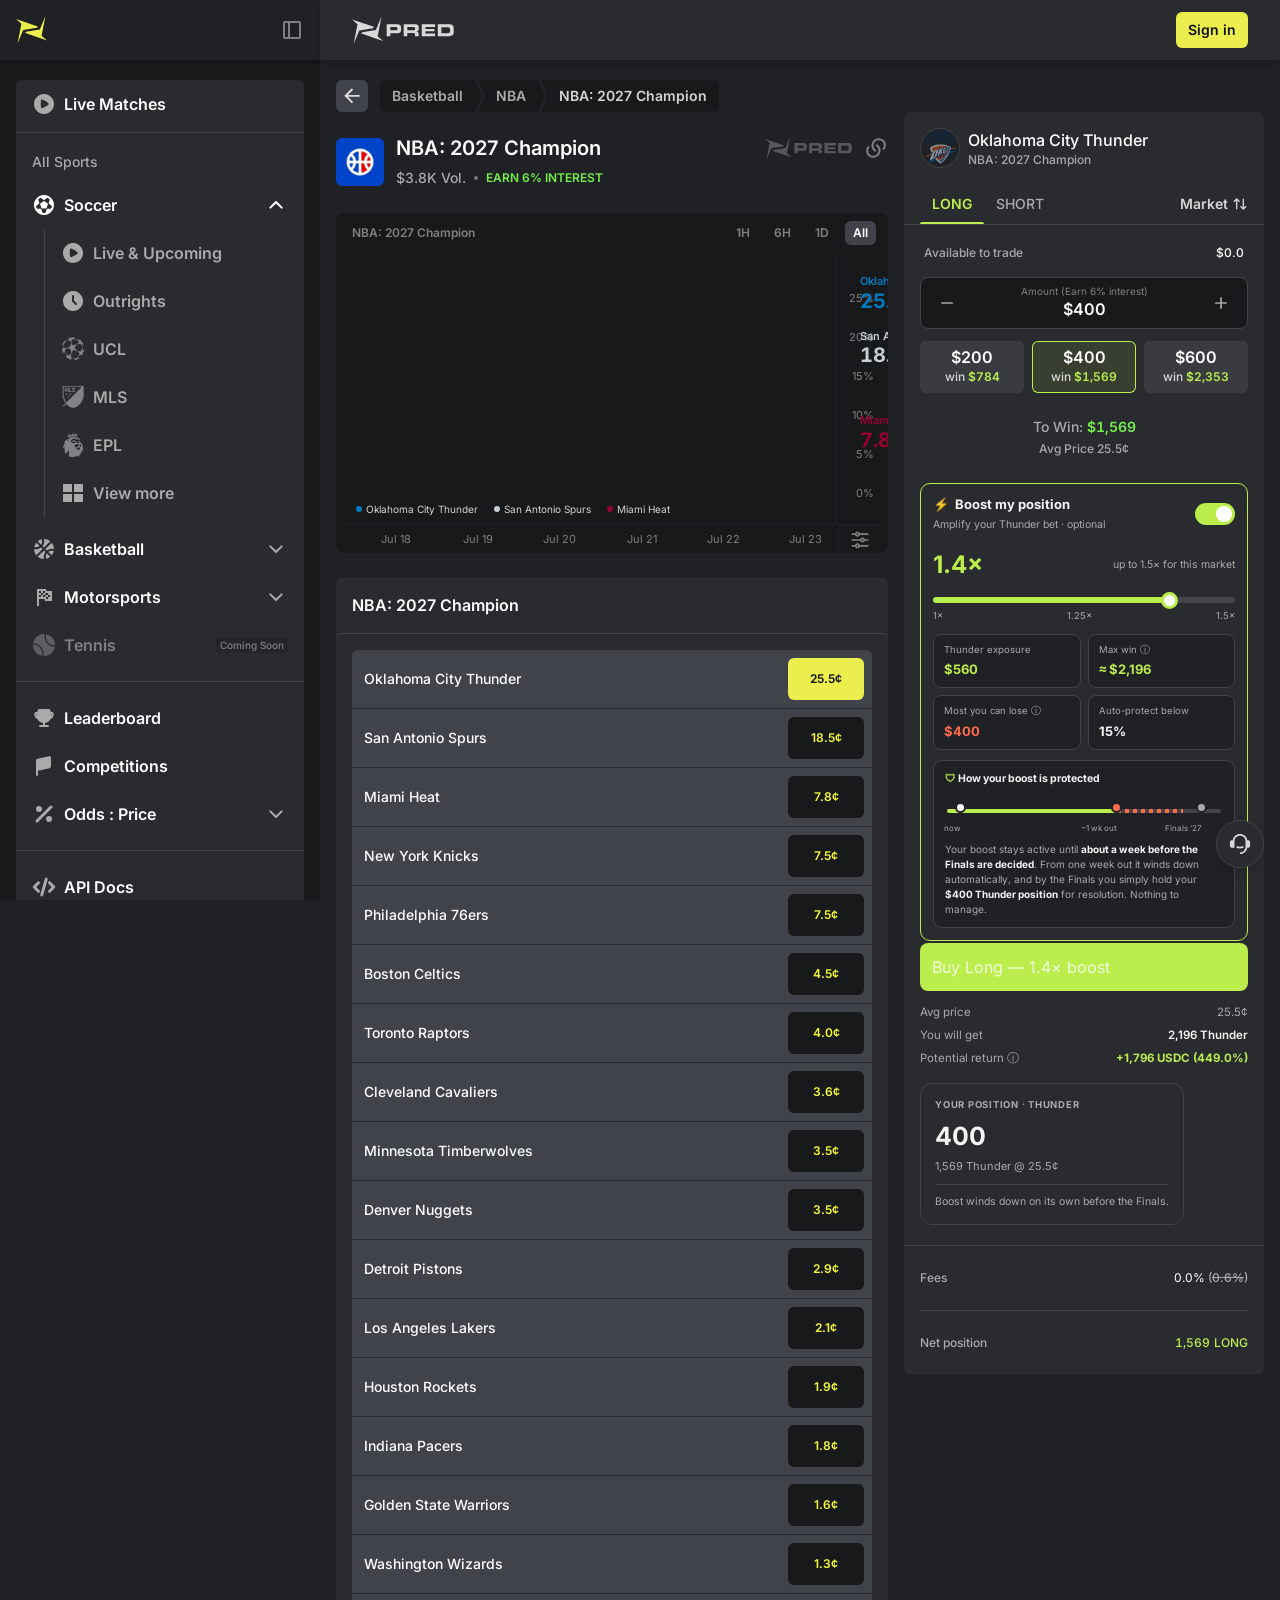
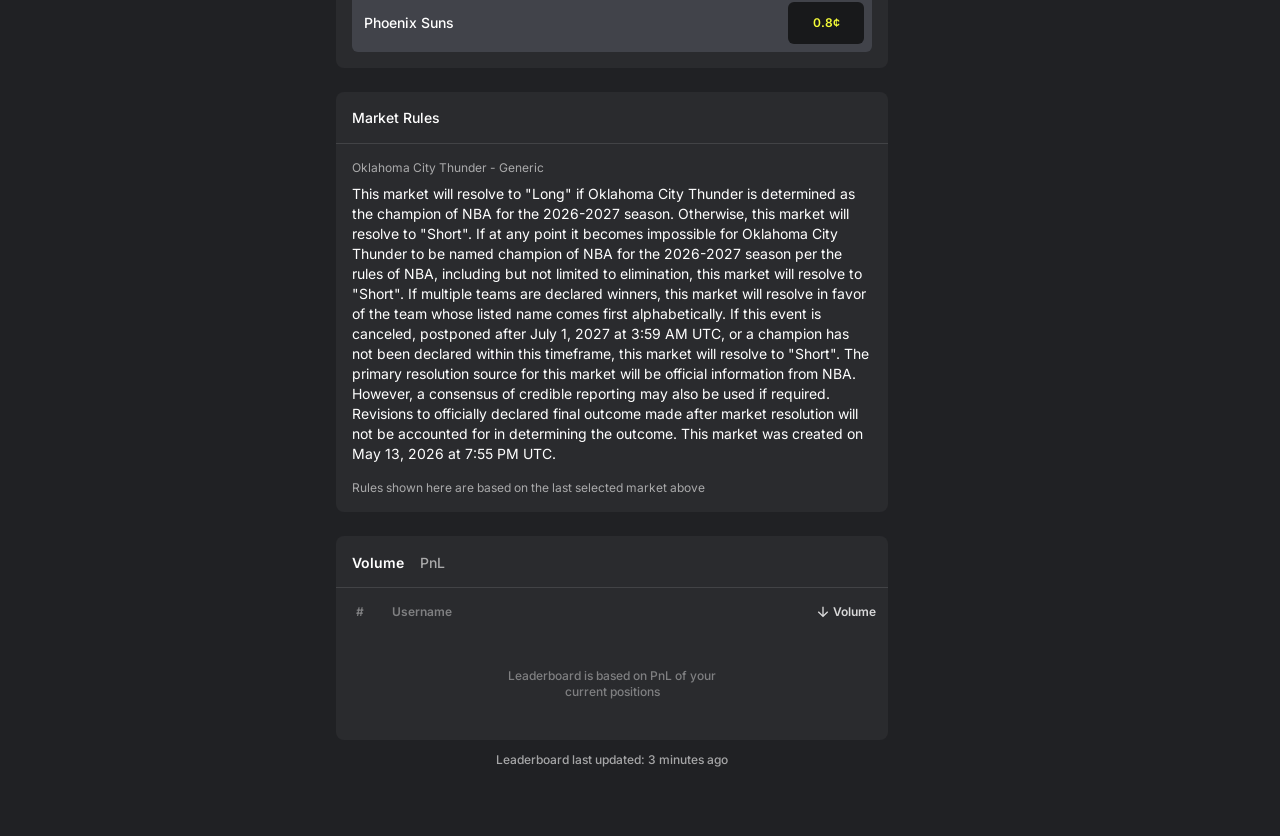
==== commit a88b4d63: "Relabel buy CTA as "Buy Long" instead of the outcome token name Matches the LONG/SHORT tab conventio" ====
--- a/venue.html
+++ b/venue.html
@@ -25,7 +25,7 @@
   <!-- Google Tag Manager (noscript) — container GTM-K9SZR6NG -->
   
   <!-- End Google Tag Manager (noscript) -->
-  <div id="root"><div class="min-h-screen w-full bg-background-base text-gray-200 flex items-start"><aside class="shrink-0 sticky top-0 h-screen bg-background-surface overflow-hidden flex flex-col transition-[width] duration-[340ms] ease-[cubic-bezier(0.4,0,0.2,1)] motion-reduce:transition-none" style="width: 320px;"><div class="relative z-10 h-[60px] shrink-0 bg-background-base shadow-[0_4px_4px_rgba(0,0,0,0.16)]"><button type="button" aria-label="Go to home" aria-hidden="false" tabindex="0" class="absolute left-4 top-1/2 size-8 shrink-0 cursor-pointer transition-opacity duration-150 ease-[cubic-bezier(0.4,0,0.2,1)] motion-reduce:transition-none active:scale-[0.96]" style="transform: translateY(-50%); opacity: 1; pointer-events: auto;"><img alt="Pred" class="w-8 h-8" src="data:image/svg+xml,%3csvg%20width='32'%20height='28'%20viewBox='0%200%2032%2028'%20fill='none'%20xmlns='http://www.w3.org/2000/svg'%3e%3cg%20clip-path='url(%23clip0_3065_107978)'%3e%3cpath%20d='M7.21423%2013.9244L21.069%2011.734L21.7296%2010.3955L0%203.05957L5.44109%207.73578L1.52976%2027.5184L7.21423%2013.9244Z'%20fill='%23ECEE4D'/%3e%3cpath%20d='M23.8162%2013.5767L9.96136%2015.7844L9.30078%2017.1055L31.0304%2024.4588L25.5893%2019.7652L29.5006%200L23.8162%2013.5767Z'%20fill='%23ECEE4D'/%3e%3c/g%3e%3cdefs%3e%3cclipPath%20id='clip0_3065_107978'%3e%3crect%20width='31.0299'%20height='27.5184'%20fill='white'/%3e%3c/clipPath%3e%3c/defs%3e%3c/svg%3e"></button><button type="button" aria-label="Close sidebar" class="absolute right-3 top-1/2 size-8 flex items-center justify-center cursor-pointer text-gray-shades-400 hover:text-gray-shades-100 active:text-gray-shades-100 transition duration-150 active:scale-[0.96]" style="transform: translateY(-50%);"><svg xmlns="http://www.w3.org/2000/svg" xmlns:xlink="http://www.w3.org/1999/xlink" aria-hidden="true" role="img" class="iconify iconify--mingcute" width="24" height="24" viewBox="0 0 24 24"><g fill="none" fill-rule="evenodd"><path d="m12.593 23.258l-.011.002l-.071.035l-.02.004l-.014-.004l-.071-.035q-.016-.005-.024.005l-.004.01l-.017.428l.005.02l.01.013l.104.074l.015.004l.012-.004l.104-.074l.012-.016l.004-.017l-.017-.427q-.004-.016-.017-.018m.265-.113l-.013.002l-.185.093l-.01.01l-.003.011l.018.43l.005.012l.008.007l.201.093q.019.005.029-.008l.004-.014l-.034-.614q-.005-.018-.02-.022m-.715.002a.02.02 0 0 0-.027.006l-.006.014l-.034.614q.001.018.017.024l.015-.002l.201-.093l.01-.008l.004-.011l.017-.43l-.003-.012l-.01-.01z"></path><path fill="currentColor" d="M5 3a2 2 0 0 0-2 2v14a2 2 0 0 0 2 2h14a2 2 0 0 0 2-2V5a2 2 0 0 0-2-2zm5 2h9v14h-9zM8 5H5v14h3z"></path></g></svg></button></div><div class="relative flex-1 min-h-0"><div class="absolute inset-0 overflow-y-auto hide-scrollbar" style="width: 320px; opacity: 1; transform: none;"><div class="px-4 pb-4 flex flex-col gap-4 pt-5"><div class="bg-background-elevated-1 rounded-md overflow-hidden flex flex-col pb-3"><button type="button" class="group relative w-full flex items-center justify-between pl-4 pr-5 py-3 cursor-pointer hover:bg-list-hover transition-colors"><div class="flex items-center gap-2"><svg xmlns="http://www.w3.org/2000/svg" xmlns:xlink="http://www.w3.org/1999/xlink" aria-hidden="true" role="img" class="iconify iconify--mingcute shrink-0 text-gray-shades-300 group-hover:text-gray-shades-100" width="24" height="24" viewBox="0 0 24 24"><g fill="none"><path d="m12.593 23.258l-.011.002l-.071.035l-.02.004l-.014-.004l-.071-.035q-.016-.005-.024.005l-.004.01l-.017.428l.005.02l.01.013l.104.074l.015.004l.012-.004l.104-.074l.012-.016l.004-.017l-.017-.427q-.004-.016-.017-.018m.265-.113l-.013.002l-.185.093l-.01.01l-.003.011l.018.43l.005.012l.008.007l.201.093q.019.005.029-.008l.004-.014l-.034-.614q-.005-.018-.02-.022m-.715.002a.02.02 0 0 0-.027.006l-.006.014l-.034.614q.001.018.017.024l.015-.002l.201-.093l.01-.008l.004-.011l.017-.43l-.003-.012l-.01-.01z"></path><path fill="currentColor" d="M12 2c5.523 0 10 4.477 10 10s-4.477 10-10 10S2 17.523 2 12S6.477 2 12 2M8.964 8.65l-.053.5l-.03.333l-.042.6l-.024.46l-.018.505l-.01.549v.578l.01.549l.018.506l.024.46l.042.6l.071.73l.013.102a1.192 1.192 0 0 0 1.651.954l.456-.202l.651-.309l.39-.196l.43-.224l.466-.253l.498-.282l.493-.29l.231-.14l.43-.27l.388-.25l.342-.229l.653-.46l.177-.131a1.192 1.192 0 0 0-.001-1.908l-.406-.297l-.275-.193l-.32-.218l-.565-.368l-.428-.268l-.47-.282l-.499-.288l-.478-.265l-.447-.238l-.41-.21l-.54-.263l-.439-.202l-.23-.102l-.095-.04a1.192 1.192 0 0 0-1.654.952"></path></g></svg><span class="text-base font-semibold leading-6 text-gray-shades-100">Live Matches</span></div></button><div class="mt-1 mb-3 border-t border-border-primary"></div><div class="px-4 pt-1 pb-2"><span class="text-sm font-medium leading-5 text-gray-shades-300">All Sports</span></div><div><button type="button" class="group w-full flex items-center justify-between px-4 py-3 cursor-pointer hover:bg-list-hover transition-colors"><div class="flex items-center gap-2 min-w-0"><svg xmlns="http://www.w3.org/2000/svg" xmlns:xlink="http://www.w3.org/1999/xlink" aria-hidden="true" role="img" class="iconify iconify--mingcute shrink-0 text-gray-shades-100" width="24" height="24" viewBox="0 0 24 24"><g fill="none"><path d="m12.594 23.258l-.012.002l-.071.035l-.02.004l-.014-.004l-.071-.036q-.016-.004-.024.006l-.004.01l-.017.428l.005.02l.01.013l.104.074l.015.004l.012-.004l.104-.074l.012-.016l.004-.017l-.017-.427q-.004-.016-.016-.018m.264-.113l-.014.002l-.184.093l-.01.01l-.003.011l.018.43l.005.012l.008.008l.201.092q.019.005.029-.008l.004-.014l-.034-.614q-.005-.019-.02-.022m-.715.002a.02.02 0 0 0-.027.006l-.006.014l-.034.614q.001.018.017.024l.015-.002l.201-.093l.01-.008l.003-.011l.018-.43l-.003-.012l-.01-.01z"></path><path fill="currentColor" d="M12 2c5.523 0 10 4.477 10 10s-4.477 10-10 10S2 17.523 2 12S6.477 2 12 2m3.408 2.76l-2.82 2.049a1 1 0 0 1-1.067.069l-.109-.069l-2.82-2.049a8 8 0 0 0-2.19 1.525l-.234.239l1.077 3.313a1 1 0 0 1-.264 1.036l-.1.082l-2.819 2.048c.114.91.38 1.771.773 2.559l.153.292h3.485a1 1 0 0 1 .909.582l.042.109l1.078 3.315a8 8 0 0 0 2.63.06l.367-.06l1.077-3.315a1 1 0 0 1 .834-.684l.117-.007h3.485a8 8 0 0 0 .876-2.512l.05-.339l-2.82-2.048a1 1 0 0 1-.395-.994l.032-.124l1.077-3.313A8 8 0 0 0 15.71 4.91zm-3.996 3.431a1 1 0 0 1 1.067-.069l.109.069l2.853 2.073a1 1 0 0 1 .395.993l-.032.125l-1.09 3.354a1 1 0 0 1-.834.684l-.117.007h-3.526a1 1 0 0 1-.909-.582l-.042-.109l-1.09-3.354a1 1 0 0 1 .264-1.036l.1-.082z"></path></g></svg><span class="text-base font-semibold leading-6 text-gray-shades-100 truncate">Soccer</span></div><svg xmlns="http://www.w3.org/2000/svg" xmlns:xlink="http://www.w3.org/1999/xlink" aria-hidden="true" role="img" class="iconify iconify--mingcute transition-transform duration-200 rotate-180 size-6 shrink-0 text-gray-shades-100" aria-label="Arrow up" width="1em" height="1em" viewBox="0 0 24 24"><g fill="none" fill-rule="evenodd"><path d="M24 0v24H0V0zM12.593 23.258l-.011.002l-.071.035l-.02.004l-.014-.004l-.071-.035q-.016-.005-.024.005l-.004.01l-.017.428l.005.02l.01.013l.104.074l.015.004l.012-.004l.104-.074l.012-.016l.004-.017l-.017-.427q-.004-.016-.017-.018m.265-.113l-.013.002l-.185.093l-.01.01l-.003.011l.018.43l.005.012l.008.007l.201.093q.019.005.029-.008l.004-.014l-.034-.614q-.005-.019-.02-.022m-.715.002a.02.02 0 0 0-.027.006l-.006.014l-.034.614q.001.018.017.024l.015-.002l.201-.093l.01-.008l.004-.011l.017-.43l-.003-.012l-.01-.01z"></path><path fill="currentColor" d="M12.707 15.707a1 1 0 0 1-1.414 0L5.636 10.05A1 1 0 1 1 7.05 8.636l4.95 4.95l4.95-4.95a1 1 0 0 1 1.414 1.414z"></path></g></svg></button><div style="display: grid; grid-template-rows: 1fr; opacity: 1;"><div style="overflow: hidden; min-height: 0px;"><div class="pb-2" style="padding-left: 28px;"><div class="border-l border-border-primary"><span class="inline-flex w-full"><button type="button" class="group relative w-full flex items-center gap-2 pl-4 pr-5 py-3 transition-colors cursor-pointer hover:bg-list-hover"><svg xmlns="http://www.w3.org/2000/svg" xmlns:xlink="http://www.w3.org/1999/xlink" aria-hidden="true" role="img" class="iconify iconify--mingcute shrink-0 transition-colors text-gray-shades-300 group-hover:text-gray-shades-100" width="24" height="24" viewBox="0 0 24 24"><g fill="none"><path d="m12.593 23.258l-.011.002l-.071.035l-.02.004l-.014-.004l-.071-.035q-.016-.005-.024.005l-.004.01l-.017.428l.005.02l.01.013l.104.074l.015.004l.012-.004l.104-.074l.012-.016l.004-.017l-.017-.427q-.004-.016-.017-.018m.265-.113l-.013.002l-.185.093l-.01.01l-.003.011l.018.43l.005.012l.008.007l.201.093q.019.005.029-.008l.004-.014l-.034-.614q-.005-.018-.02-.022m-.715.002a.02.02 0 0 0-.027.006l-.006.014l-.034.614q.001.018.017.024l.015-.002l.201-.093l.01-.008l.004-.011l.017-.43l-.003-.012l-.01-.01z"></path><path fill="currentColor" d="M12 2c5.523 0 10 4.477 10 10s-4.477 10-10 10S2 17.523 2 12S6.477 2 12 2M8.964 8.65l-.053.5l-.03.333l-.042.6l-.024.46l-.018.505l-.01.549v.578l.01.549l.018.506l.024.46l.042.6l.071.73l.013.102a1.192 1.192 0 0 0 1.651.954l.456-.202l.651-.309l.39-.196l.43-.224l.466-.253l.498-.282l.493-.29l.231-.14l.43-.27l.388-.25l.342-.229l.653-.46l.177-.131a1.192 1.192 0 0 0-.001-1.908l-.406-.297l-.275-.193l-.32-.218l-.565-.368l-.428-.268l-.47-.282l-.499-.288l-.478-.265l-.447-.238l-.41-.21l-.54-.263l-.439-.202l-.23-.102l-.095-.04a1.192 1.192 0 0 0-1.654.952"></path></g></svg><span class="text-base font-semibold leading-6 truncate min-w-0 transition-colors text-gray-shades-300 group-hover:text-gray-shades-100">Live &amp; Upcoming</span></button></span><span class="inline-flex w-full"><button type="button" class="group relative w-full flex items-center gap-2 pl-4 pr-5 py-3 transition-colors cursor-pointer hover:bg-list-hover"><svg xmlns="http://www.w3.org/2000/svg" xmlns:xlink="http://www.w3.org/1999/xlink" aria-hidden="true" role="img" class="iconify iconify--mingcute shrink-0 transition-colors text-gray-shades-300 group-hover:text-gray-shades-100" width="24" height="24" viewBox="0 0 24 24"><g fill="none"><path d="m12.593 23.258l-.011.002l-.071.035l-.02.004l-.014-.004l-.071-.035q-.016-.005-.024.005l-.004.01l-.017.428l.005.02l.01.013l.104.074l.015.004l.012-.004l.104-.074l.012-.016l.004-.017l-.017-.427q-.004-.016-.017-.018m.265-.113l-.013.002l-.185.093l-.01.01l-.003.011l.018.43l.005.012l.008.007l.201.093q.019.005.029-.008l.004-.014l-.034-.614q-.005-.018-.02-.022m-.715.002a.02.02 0 0 0-.027.006l-.006.014l-.034.614q.001.018.017.024l.015-.002l.201-.093l.01-.008l.004-.011l.017-.43l-.003-.012l-.01-.01z"></path><path fill="currentColor" d="M12 2c5.523 0 10 4.477 10 10s-4.477 10-10 10S2 17.523 2 12S6.477 2 12 2m0 4a1 1 0 0 0-1 1v5a1 1 0 0 0 .293.707l3 3a1 1 0 0 0 1.414-1.414L13 11.586V7a1 1 0 0 0-1-1"></path></g></svg><span class="text-base font-semibold leading-6 truncate min-w-0 transition-colors text-gray-shades-300 group-hover:text-gray-shades-100">Outrights</span></button></span><button type="button" class="group relative w-full flex items-center gap-2 pl-4 pr-5 py-3 cursor-pointer hover:bg-list-hover transition-colors"><div class="size-6 flex items-center justify-center shrink-0"><img alt="" class="size-full object-contain transition-opacity duration-150 ease-out opacity-50 group-hover:opacity-100" src="img/e1e7ac56-UCL_Active_128x128.png"></div><span class="text-base font-semibold leading-6 truncate min-w-0 transition-colors text-gray-shades-300 group-hover:text-gray-shades-100">UCL</span></button><button type="button" class="group relative w-full flex items-center gap-2 pl-4 pr-5 py-3 cursor-pointer hover:bg-list-hover transition-colors"><div class="size-6 flex items-center justify-center shrink-0"><img alt="" class="size-full object-contain transition-opacity duration-150 ease-out opacity-50 group-hover:opacity-100" src="img/097b0c9f-MLS_Active_1_128x128.png"></div><span class="text-base font-semibold leading-6 truncate min-w-0 transition-colors text-gray-shades-300 group-hover:text-gray-shades-100">MLS</span></button><button type="button" class="group relative w-full flex items-center gap-2 pl-4 pr-5 py-3 cursor-pointer hover:bg-list-hover transition-colors"><div class="size-6 flex items-center justify-center shrink-0"><img alt="" class="size-full object-contain transition-opacity duration-150 ease-out opacity-50 group-hover:opacity-100" src="img/af9ab32d-EPL_Active_48x48.png"></div><span class="text-base font-semibold leading-6 truncate min-w-0 transition-colors text-gray-shades-300 group-hover:text-gray-shades-100">EPL</span></button><button type="button" class="group w-full flex items-center gap-2 pl-4 pr-5 py-3 cursor-pointer hover:bg-list-hover transition-colors"><svg width="24" height="24" viewBox="0 0 24 24" fill="none" class="shrink-0 text-gray-shades-300 group-hover:text-gray-shades-100 transition-colors" xmlns="http://www.w3.org/2000/svg"><path d="M22 12.999V20C22 20.2652 21.8946 20.5196 21.7071 20.7071C21.5196 20.8946 21.2652 21 21 21H13V12.999H22ZM11 12.999V21H3C2.73478 21 2.48043 20.8946 2.29289 20.7071C2.10536 20.5196 2 20.2652 2 20V12.999H11V12.999ZM11 3V10.999H2V4C2 3.73478 2.10536 3.48043 2.29289 3.29289C2.48043 3.10536 2.73478 3 3 3H11ZM21 3C21.2652 3 21.5196 3.10536 21.7071 3.29289C21.8946 3.48043 22 3.73478 22 4V10.999H13V3H21Z" fill="currentColor"></path></svg><span class="text-base font-semibold leading-6 text-gray-shades-300 group-hover:text-gray-shades-100 truncate min-w-0 transition-colors">View more</span></button></div></div></div></div></div><div><button type="button" class="group w-full flex items-center justify-between px-4 py-3 cursor-pointer hover:bg-list-hover transition-colors"><div class="flex items-center gap-2 min-w-0"><svg xmlns="http://www.w3.org/2000/svg" xmlns:xlink="http://www.w3.org/1999/xlink" aria-hidden="true" role="img" class="iconify iconify--mingcute shrink-0 text-gray-shades-300 group-hover:text-gray-shades-100" width="24" height="24" viewBox="0 0 24 24"><g fill="none"><path d="m12.594 23.258l-.012.002l-.071.035l-.02.004l-.014-.004l-.071-.036q-.016-.004-.024.006l-.004.01l-.017.428l.005.02l.01.013l.104.074l.015.004l.012-.004l.104-.074l.012-.016l.004-.017l-.017-.427q-.004-.016-.016-.018m.264-.113l-.014.002l-.184.093l-.01.01l-.003.011l.018.43l.005.012l.008.008l.201.092q.019.005.029-.008l.004-.014l-.034-.614q-.005-.019-.02-.022m-.715.002a.02.02 0 0 0-.027.006l-.006.014l-.034.614q.001.018.017.024l.015-.002l.201-.093l.01-.008l.003-.011l.018-.43l-.003-.012l-.01-.01z"></path><path fill="currentColor" d="m12 13.414l1.458 1.458A8 8 0 0 0 12.091 22a9.97 9.97 0 0 1-6.138-2.034l-.282-.223zm2.887 2.887l3.442 3.442a9.94 9.94 0 0 1-4.21 2.031a6.01 6.01 0 0 1 .768-5.473m-5.76-5.759L10.587 12l-6.33 6.329A9.97 9.97 0 0 1 2 11.909a8 8 0 0 0 7.128-1.367Zm12.647 3.576a9.9 9.9 0 0 1-1.8 3.918l-.23.293l-3.443-3.442a6.01 6.01 0 0 1 5.473-.769m-2.03-8.447A9.97 9.97 0 0 1 22 12.09a8 8 0 0 0-6.878 1.18l-.25.187L13.414 12zM11.908 2a9.97 9.97 0 0 1 6.138 2.033l.282.223L12 10.586l-1.458-1.458A8 8 0 0 0 11.909 2ZM4.257 5.67l3.442 3.442a6.01 6.01 0 0 1-5.473.769a9.94 9.94 0 0 1 2.03-4.211Zm5.625-3.445a6.01 6.01 0 0 1-.611 5.24l-.158.233L5.67 4.257a9.94 9.94 0 0 1 4.21-2.031Z"></path></g></svg><span class="text-base font-semibold leading-6 text-gray-shades-100 truncate">Basketball</span></div><svg xmlns="http://www.w3.org/2000/svg" xmlns:xlink="http://www.w3.org/1999/xlink" aria-hidden="true" role="img" class="iconify iconify--mingcute transition-transform duration-200 size-6 shrink-0 text-gray-shades-300 group-hover:text-gray-shades-100" aria-label="Arrow down" width="1em" height="1em" viewBox="0 0 24 24"><g fill="none" fill-rule="evenodd"><path d="M24 0v24H0V0zM12.593 23.258l-.011.002l-.071.035l-.02.004l-.014-.004l-.071-.035q-.016-.005-.024.005l-.004.01l-.017.428l.005.02l.01.013l.104.074l.015.004l.012-.004l.104-.074l.012-.016l.004-.017l-.017-.427q-.004-.016-.017-.018m.265-.113l-.013.002l-.185.093l-.01.01l-.003.011l.018.43l.005.012l.008.007l.201.093q.019.005.029-.008l.004-.014l-.034-.614q-.005-.019-.02-.022m-.715.002a.02.02 0 0 0-.027.006l-.006.014l-.034.614q.001.018.017.024l.015-.002l.201-.093l.01-.008l.004-.011l.017-.43l-.003-.012l-.01-.01z"></path><path fill="currentColor" d="M12.707 15.707a1 1 0 0 1-1.414 0L5.636 10.05A1 1 0 1 1 7.05 8.636l4.95 4.95l4.95-4.95a1 1 0 0 1 1.414 1.414z"></path></g></svg></button></div><div><button type="button" class="group w-full flex items-center justify-between px-4 py-3 cursor-pointer hover:bg-list-hover transition-colors"><div class="flex items-center gap-2 min-w-0"><svg xmlns="http://www.w3.org/2000/svg" xmlns:xlink="http://www.w3.org/1999/xlink" aria-hidden="true" role="img" class="iconify iconify--mdi shrink-0 text-gray-shades-300 group-hover:text-gray-shades-100" width="24" height="24" viewBox="0 0 24 24"><path fill="currentColor" d="M14.4 6H20v10h-7l-.4-2H7v7H5V4h9zm-.4 8h2v-2h2v-2h-2V8h-2v2l-1-2V6h-2v2H9V6H7v2h2v2H7v2h2v-2h2v2h2v-2l1 2zm-3-4V8h2v2zm3 0h2v2h-2z"></path></svg><span class="text-base font-semibold leading-6 text-gray-shades-100 truncate">Motorsports</span></div><svg xmlns="http://www.w3.org/2000/svg" xmlns:xlink="http://www.w3.org/1999/xlink" aria-hidden="true" role="img" class="iconify iconify--mingcute transition-transform duration-200 size-6 shrink-0 text-gray-shades-300 group-hover:text-gray-shades-100" aria-label="Arrow down" width="1em" height="1em" viewBox="0 0 24 24"><g fill="none" fill-rule="evenodd"><path d="M24 0v24H0V0zM12.593 23.258l-.011.002l-.071.035l-.02.004l-.014-.004l-.071-.035q-.016-.005-.024.005l-.004.01l-.017.428l.005.02l.01.013l.104.074l.015.004l.012-.004l.104-.074l.012-.016l.004-.017l-.017-.427q-.004-.016-.017-.018m.265-.113l-.013.002l-.185.093l-.01.01l-.003.011l.018.43l.005.012l.008.007l.201.093q.019.005.029-.008l.004-.014l-.034-.614q-.005-.019-.02-.022m-.715.002a.02.02 0 0 0-.027.006l-.006.014l-.034.614q.001.018.017.024l.015-.002l.201-.093l.01-.008l.004-.011l.017-.43l-.003-.012l-.01-.01z"></path><path fill="currentColor" d="M12.707 15.707a1 1 0 0 1-1.414 0L5.636 10.05A1 1 0 1 1 7.05 8.636l4.95 4.95l4.95-4.95a1 1 0 0 1 1.414 1.414z"></path></g></svg></button></div><div class="w-full flex items-center justify-between px-4 py-3"><div class="flex items-center gap-2 opacity-40"><img alt="" class="size-6 shrink-0" src="data:image/svg+xml,%3csvg%20width='24'%20height='24'%20viewBox='0%200%2024%2024'%20fill='none'%20xmlns='http://www.w3.org/2000/svg'%3e%3cpath%20d='M10.0856%2022.8548C8.77554%2022.6212%207.55146%2022.1657%206.41338%2021.4883C5.27542%2020.8111%204.28783%2019.9554%203.45061%2018.9212C2.61339%2017.887%201.98203%2016.7429%201.55654%2015.4889C1.13092%2014.2347%200.940233%2012.9426%200.984476%2011.6126C2.40581%2011.5404%203.75869%2011.807%205.04312%2012.4123C6.32754%2013.0177%207.4181%2013.8742%208.31479%2014.9818C9.21149%2016.0894%209.82242%2017.3347%2010.1476%2018.7177C10.4728%2020.1006%2010.4521%2021.4797%2010.0856%2022.8548ZM18.922%2020.5491C17.8427%2021.4228%2016.6557%2022.0643%2015.3609%2022.4735C14.0661%2022.8825%2012.7328%2023.0394%2011.3613%2022.9441C11.6756%2021.3973%2011.6553%2019.8669%2011.3005%2018.3528C10.9458%2016.8386%2010.2657%2015.4604%209.26005%2014.2181C8.25441%2012.9759%207.04799%2012.0237%205.64079%2011.3616C4.23374%2010.6994%202.74105%2010.3609%201.16272%2010.3463C1.3551%208.98496%201.78595%207.71375%202.45527%206.53267C3.12472%205.35174%203.9991%204.3244%205.07841%203.45065C6.15771%202.5769%207.34474%201.93543%208.63947%201.52625C9.93434%201.11722%2011.2676%200.960337%2012.6391%201.05559C12.3248%202.60238%2012.3451%204.13282%2012.6999%205.64691C13.0545%207.16113%2013.7347%208.53935%2014.7403%209.78157C15.746%2011.0238%2016.9524%2011.976%2018.3596%2012.6381C19.7667%2013.3004%2021.2593%2013.6388%2022.8377%2013.6534C22.6453%2015.0147%2022.2144%2016.286%2021.5451%2017.467C20.8757%2018.648%2020.0013%2019.6753%2018.922%2020.5491ZM23.0159%2012.3871C21.5946%2012.4593%2020.2417%2012.1927%2018.9573%2011.5874C17.6729%2010.982%2016.5823%2010.1256%2015.6856%209.01791C14.7889%207.91026%2014.178%206.66497%2013.8528%205.28204C13.5276%203.89911%2013.5483%202.52005%2013.9148%201.14488C15.2248%201.3785%2016.4489%201.83401%2017.587%202.51141C18.725%203.18864%2019.7126%204.04436%2020.5498%205.07854C21.387%206.11272%2022.0184%207.25682%2022.4439%208.51084C22.8695%209.76501%2023.0602%2011.0571%2023.0159%2012.3871Z'%20fill='%23AAAAAB'/%3e%3c/svg%3e"><span class="text-base font-semibold leading-6 text-gray-shades-100">Tennis</span></div><span class="flex items-center rounded bg-[#20212480] px-1"><span class="text-[10px] font-medium leading-4 text-gray-shades-400">Coming Soon</span></span></div><div class="w-full py-3"><div class="h-px w-full border-t border-border-primary"></div></div><button type="button" class="group relative w-full flex items-center justify-between px-4 py-3 cursor-pointer hover:bg-list-hover transition-colors"><div class="flex items-center gap-2"><svg xmlns="http://www.w3.org/2000/svg" xmlns:xlink="http://www.w3.org/1999/xlink" aria-hidden="true" role="img" class="iconify iconify--mingcute shrink-0 text-gray-shades-300 group-hover:text-gray-shades-100" width="24" height="24" viewBox="0 0 24 24"><g fill="none" fill-rule="evenodd"><path d="m12.593 23.258l-.011.002l-.071.035l-.02.004l-.014-.004l-.071-.035q-.016-.005-.024.005l-.004.01l-.017.428l.005.02l.01.013l.104.074l.015.004l.012-.004l.104-.074l.012-.016l.004-.017l-.017-.427q-.004-.016-.017-.018m.265-.113l-.013.002l-.185.093l-.01.01l-.003.011l.018.43l.005.012l.008.007l.201.093q.019.005.029-.008l.004-.014l-.034-.614q-.005-.018-.02-.022m-.715.002a.02.02 0 0 0-.027.006l-.006.014l-.034.614q.001.018.017.024l.015-.002l.201-.093l.01-.008l.004-.011l.017-.43l-.003-.012l-.01-.01z"></path><path fill="currentColor" d="M16.617 3a2 2 0 0 1 1.985 1.752L18.758 6h.668a2.29 2.29 0 0 1 2.246 2.74l-.201 1.005a4.05 4.05 0 0 1-2.972 3.13a7.18 7.18 0 0 1-5.5 4.056V19h3a1 1 0 1 1 0 2H8a1 1 0 1 1 0-2h3v-2.069a7.18 7.18 0 0 1-5.498-4.056a4.05 4.05 0 0 1-2.972-3.13l-.201-1.006A2.29 2.29 0 0 1 4.574 6h.668l.156-1.248A2 2 0 0 1 7.383 3zm2.81 5h-.42l.117.93q.075.61.05 1.203q.197-.276.294-.61l.042-.17l.2-1.006a.29.29 0 0 0-.217-.34zM4.991 8h-.418a.29.29 0 0 0-.285.347l.201 1.005c.058.289.174.553.336.78q-.025-.592.05-1.202z"></path></g></svg><span class="text-base font-semibold leading-6 text-gray-shades-100">Leaderboard</span></div></button><button type="button" class="group relative w-full flex items-center justify-between px-4 py-3 cursor-pointer hover:bg-list-hover transition-colors"><div class="flex items-center gap-2"><svg xmlns="http://www.w3.org/2000/svg" xmlns:xlink="http://www.w3.org/1999/xlink" aria-hidden="true" role="img" class="iconify iconify--mingcute shrink-0 text-gray-shades-300 group-hover:text-gray-shades-100" width="24" height="24" viewBox="0 0 24 24"><g fill="none"><path d="m12.593 23.258l-.011.002l-.071.035l-.02.004l-.014-.004l-.071-.035q-.016-.005-.024.005l-.004.01l-.017.428l.005.02l.01.013l.104.074l.015.004l.012-.004l.104-.074l.012-.016l.004-.017l-.017-.427q-.004-.016-.017-.018m.265-.113l-.013.002l-.185.093l-.01.01l-.003.011l.018.43l.005.012l.008.007l.201.093q.019.005.029-.008l.004-.014l-.034-.614q-.005-.018-.02-.022m-.715.002a.02.02 0 0 0-.027.006l-.006.014l-.034.614q.001.018.017.024l.015-.002l.201-.093l.01-.008l.004-.011l.017-.43l-.003-.012l-.01-.01z"></path><path fill="currentColor" d="M19 3.629a1.5 1.5 0 0 0-1.837-1.462L5.55 4.847A2 2 0 0 0 4 6.796V21a1 1 0 1 0 2 0v-4.204l11.45-2.643A2 2 0 0 0 19 12.204z"></path></g></svg><span class="text-base font-semibold leading-6 text-gray-shades-100">Competitions</span></div></button><div><button type="button" class="group w-full flex items-center justify-between px-4 py-3 cursor-pointer hover:bg-list-hover transition-colors"><div class="flex items-center gap-2"><svg xmlns="http://www.w3.org/2000/svg" xmlns:xlink="http://www.w3.org/1999/xlink" aria-hidden="true" role="img" class="iconify iconify--mingcute shrink-0 text-gray-shades-300 group-hover:text-gray-shades-100" width="24" height="24" viewBox="0 0 24 24"><g fill="none"><path d="m12.594 23.258l-.012.002l-.071.035l-.02.004l-.014-.004l-.071-.036q-.016-.004-.024.006l-.004.01l-.017.428l.005.02l.01.013l.104.074l.015.004l.012-.004l.104-.074l.012-.016l.004-.017l-.017-.427q-.004-.016-.016-.018m.264-.113l-.014.002l-.184.093l-.01.01l-.003.011l.018.43l.005.012l.008.008l.201.092q.019.005.029-.008l.004-.014l-.034-.614q-.005-.019-.02-.022m-.715.002a.02.02 0 0 0-.027.006l-.006.014l-.034.614q.001.018.017.024l.015-.002l.201-.093l.01-.008l.003-.011l.018-.43l-.003-.012l-.01-.01z"></path><path fill="currentColor" d="M20.06 3.94a1.5 1.5 0 0 1 0 2.12l-14 14a1.5 1.5 0 1 1-2.12-2.12l14-14a1.5 1.5 0 0 1 2.12 0M17 14a3 3 0 1 1 0 6a3 3 0 0 1 0-6M7 4a3 3 0 1 1 0 6a3 3 0 0 1 0-6"></path></g></svg><span class="text-base font-semibold leading-6 text-gray-shades-100">Odds : Price</span></div><svg xmlns="http://www.w3.org/2000/svg" xmlns:xlink="http://www.w3.org/1999/xlink" aria-hidden="true" role="img" class="iconify iconify--mingcute transition-transform duration-200 size-6 text-gray-shades-300 group-hover:text-gray-shades-100" aria-label="Arrow down" width="1em" height="1em" viewBox="0 0 24 24"><g fill="none" fill-rule="evenodd"><path d="M24 0v24H0V0zM12.593 23.258l-.011.002l-.071.035l-.02.004l-.014-.004l-.071-.035q-.016-.005-.024.005l-.004.01l-.017.428l.005.02l.01.013l.104.074l.015.004l.012-.004l.104-.074l.012-.016l.004-.017l-.017-.427q-.004-.016-.017-.018m.265-.113l-.013.002l-.185.093l-.01.01l-.003.011l.018.43l.005.012l.008.007l.201.093q.019.005.029-.008l.004-.014l-.034-.614q-.005-.019-.02-.022m-.715.002a.02.02 0 0 0-.027.006l-.006.014l-.034.614q.001.018.017.024l.015-.002l.201-.093l.01-.008l.004-.011l.017-.43l-.003-.012l-.01-.01z"></path><path fill="currentColor" d="M12.707 15.707a1 1 0 0 1-1.414 0L5.636 10.05A1 1 0 1 1 7.05 8.636l4.95 4.95l4.95-4.95a1 1 0 0 1 1.414 1.414z"></path></g></svg></button></div><div class="w-full py-3"><div class="h-px w-full border-t border-border-primary"></div></div><button type="button" class="group relative w-full flex items-center justify-between px-4 py-3 cursor-pointer hover:bg-list-hover transition-colors"><div class="flex items-center gap-2"><svg xmlns="http://www.w3.org/2000/svg" xmlns:xlink="http://www.w3.org/1999/xlink" aria-hidden="true" role="img" class="iconify iconify--mingcute shrink-0 text-gray-shades-300 group-hover:text-gray-shades-100" width="24" height="24" viewBox="0 0 24 24"><g fill="none"><path d="M0 0h24v24H0z"></path><path fill="currentColor" d="M14.62 2.662a1.5 1.5 0 0 1 1.04 1.85l-4.431 15.787a1.5 1.5 0 0 1-2.889-.81L12.771 3.7a1.5 1.5 0 0 1 1.85-1.039ZM7.56 6.697a1.5 1.5 0 0 1 0 2.12L4.38 12l3.182 3.182a1.5 1.5 0 1 1-2.122 2.121L1.197 13.06a1.5 1.5 0 0 1 0-2.12l4.242-4.243a1.5 1.5 0 0 1 2.122 0Zm8.88 2.12a1.5 1.5 0 1 1 2.12-2.12l4.243 4.242a1.5 1.5 0 0 1 0 2.121l-4.242 4.243a1.5 1.5 0 1 1-2.122-2.121L19.621 12z"></path></g></svg><span class="text-base font-semibold leading-6 text-gray-shades-100">API Docs</span></div></button><button type="button" class="group relative w-full flex items-center justify-between px-4 py-3 cursor-pointer hover:bg-list-hover transition-colors"><div class="flex items-center gap-2"><svg xmlns="http://www.w3.org/2000/svg" xmlns:xlink="http://www.w3.org/1999/xlink" aria-hidden="true" role="img" class="iconify iconify--mingcute shrink-0 text-gray-shades-300 group-hover:text-gray-shades-100" width="24" height="24" viewBox="0 0 24 24"><g fill="none"><path d="m12.593 23.258l-.011.002l-.071.035l-.02.004l-.014-.004l-.071-.035q-.016-.005-.024.005l-.004.01l-.017.428l.005.02l.01.013l.104.074l.015.004l.012-.004l.104-.074l.012-.016l.004-.017l-.017-.427q-.004-.016-.017-.018m.265-.113l-.013.002l-.185.093l-.01.01l-.003.011l.018.43l.005.012l.008.007l.201.093q.019.005.029-.008l.004-.014l-.034-.614q-.005-.018-.02-.022m-.715.002a.02.02 0 0 0-.027.006l-.006.014l-.034.614q.001.018.017.024l.015-.002l.201-.093l.01-.008l.004-.011l.017-.43l-.003-.012l-.01-.01z"></path><path fill="currentColor" d="M18 2a2 2 0 0 1 2 2v16a2 2 0 0 1-2 2H6a2 2 0 0 1-2-2V4a2 2 0 0 1 2-2zm-6 11H9a1 1 0 1 0 0 2h3a1 1 0 1 0 0-2m3-5H9a1 1 0 0 0-.117 1.993L9 10h6a1 1 0 0 0 .117-1.993z"></path></g></svg><span class="text-base font-semibold leading-6 text-gray-shades-100">Terms of Use</span></div></button><button type="button" class="group relative w-full flex items-center justify-between px-4 py-3 cursor-pointer hover:bg-list-hover transition-colors"><div class="flex items-center gap-2"><svg xmlns="http://www.w3.org/2000/svg" xmlns:xlink="http://www.w3.org/1999/xlink" aria-hidden="true" role="img" class="iconify iconify--mingcute shrink-0 text-gray-shades-300 group-hover:text-gray-shades-100" width="24" height="24" viewBox="0 0 24 24"><g fill="none"><path d="m12.593 23.258l-.011.002l-.071.035l-.02.004l-.014-.004l-.071-.035q-.016-.005-.024.005l-.004.01l-.017.428l.005.02l.01.013l.104.074l.015.004l.012-.004l.104-.074l.012-.016l.004-.017l-.017-.427q-.004-.016-.017-.018m.265-.113l-.013.002l-.185.093l-.01.01l-.003.011l.018.43l.005.012l.008.007l.201.093q.019.005.029-.008l.004-.014l-.034-.614q-.005-.018-.02-.022m-.715.002a.02.02 0 0 0-.027.006l-.006.014l-.034.614q.001.018.017.024l.015-.002l.201-.093l.01-.008l.004-.011l.017-.43l-.003-.012l-.01-.01z"></path><path fill="currentColor" d="m12.702 2.195l7 2.625A2 2 0 0 1 21 6.693v5.363a9 9 0 0 1-4.975 8.05l-3.354 1.676a1.5 1.5 0 0 1-1.342 0l-3.354-1.677A9 9 0 0 1 3 12.055V6.694A2 2 0 0 1 4.298 4.82l7-2.625a2 2 0 0 1 1.404 0M12 8a1 1 0 0 0-.993.883L11 9v2H9a1 1 0 0 0-.117 1.993L9 13h2v2a1 1 0 0 0 1.993.117L13 15v-2h2a1 1 0 0 0 .117-1.993L15 11h-2V9a1 1 0 0 0-1-1"></path></g></svg><span class="text-base font-semibold leading-6 text-gray-shades-100">Privacy Policy</span></div></button><div class="w-full py-3"><div class="h-px w-full border-t border-border-primary"></div></div><div class="flex items-start gap-3 px-4 py-3"><a href="https://x.com/predofficial" target="_blank" rel="noopener noreferrer" aria-label="X" class="flex items-center justify-center size-7 rounded-[2px] overflow-clip"><img alt="" class="size-4" src="data:image/svg+xml,%3csvg%20preserveAspectRatio='none'%20width='100%25'%20height='100%25'%20overflow='visible'%20style='display:%20block;'%20viewBox='0%200%2016%2016'%20fill='none'%20xmlns='http://www.w3.org/2000/svg'%3e%3cg%20id='fa7-brands:x-twitter'%20clip-path='url(%23clip0_0_275)'%3e%3cpath%20id='Vector'%20d='M12.7574%200.573103H15.2788L9.77172%206.86586L16.2502%2015.43H11.1788L7.2039%2010.2372L2.66112%2015.43H0.136156L6.02535%208.69798L-0.185268%200.573103H5.01465L8.60388%205.31946L12.7574%200.573103ZM11.8717%2013.9229H13.2681L4.25395%202.00165H2.75397L11.8717%2013.9229Z'%20fill='var(--fill-0,%20%23AAAAAB)'/%3e%3c/g%3e%3cdefs%3e%3cclipPath%20id='clip0_0_275'%3e%3crect%20width='16'%20height='16'%20fill='white'/%3e%3c/clipPath%3e%3c/defs%3e%3c/svg%3e"></a><a href="https://discord.gg/f4Pj7YBU9V" target="_blank" rel="noopener noreferrer" aria-label="Discord" class="flex items-center justify-center size-7 rounded-[2px] overflow-clip"><img alt="" class="size-7" src="data:image/svg+xml,%3csvg%20preserveAspectRatio='none'%20width='100%25'%20height='100%25'%20overflow='visible'%20style='display:%20block;'%20viewBox='0%200%2028%2028'%20fill='none'%20xmlns='http://www.w3.org/2000/svg'%3e%3cg%20id='Icon%20buttons/md/Enabled/No%20fill'%3e%3cpath%20id='Vector'%20d='M21.2665%207.32973C19.9368%206.7099%2018.4972%206.26002%2016.9976%206.00009C16.9713%206.00047%2016.9461%206.01125%2016.9277%206.03008C16.7477%206.35999%2016.5378%206.78988%2016.3978%207.11979C14.8072%206.88%2013.1897%206.88%2011.5991%207.11979C11.4591%206.77988%2011.2492%206.35999%2011.0592%206.03008C11.0493%206.01009%2011.0193%206.00009%2010.9893%206.00009C9.48967%206.26002%208.06006%206.7099%206.72042%207.32973C6.71042%207.32973%206.70042%207.33973%206.69043%207.34973C3.97116%2011.4186%203.22136%2015.3776%203.59126%2019.2965C3.59126%2019.3165%203.60126%2019.3365%203.62126%2019.3465C5.42077%2020.6661%207.1503%2021.4659%208.85984%2021.9958C8.88983%2022.0058%208.91982%2021.9958%208.92982%2021.9758C9.32971%2021.4259%209.68962%2020.8461%209.99953%2020.2362C10.0195%2020.1963%209.99953%2020.1563%209.95954%2020.1463C9.3897%2019.9263%208.84984%2019.6664%208.31999%2019.3665C8.28%2019.3465%208.28%2019.2865%208.30999%2019.2565C8.41996%2019.1765%208.52993%2019.0866%208.6399%2019.0066C8.65989%2018.9866%208.68989%2018.9866%208.70988%2018.9966C12.149%2020.5662%2015.858%2020.5662%2019.257%2018.9966C19.277%2018.9866%2019.307%2018.9866%2019.327%2019.0066C19.437%2019.0966%2019.547%2019.1765%2019.6569%2019.2665C19.6969%2019.2965%2019.6969%2019.3565%2019.6469%2019.3765C19.1271%2019.6864%2018.5772%2019.9363%2018.0074%2020.1563C17.9674%2020.1663%2017.9574%2020.2163%2017.9674%2020.2462C18.2873%2020.8561%2018.6472%2021.4359%2019.0371%2021.9858C19.0671%2021.9958%2019.0971%2022.0058%2019.1271%2021.9958C20.8466%2021.4659%2022.5761%2020.6661%2024.3756%2019.3465C24.3956%2019.3365%2024.4056%2019.3165%2024.4056%2019.2965C24.8455%2014.7677%2023.6758%2010.8388%2021.3065%207.34973C21.2965%207.33973%2021.2865%207.32973%2021.2665%207.32973ZM10.5194%2016.9071C9.48967%2016.9071%208.6299%2015.9574%208.6299%2014.7877C8.6299%2013.618%209.46968%2012.6683%2010.5194%2012.6683C11.5791%2012.6683%2012.4189%2013.628%2012.4089%2014.7877C12.4089%2015.9574%2011.5691%2016.9071%2010.5194%2016.9071ZM17.4875%2016.9071C16.4578%2016.9071%2015.598%2015.9574%2015.598%2014.7877C15.598%2013.618%2016.4378%2012.6683%2017.4875%2012.6683C18.5472%2012.6683%2019.387%2013.628%2019.377%2014.7877C19.377%2015.9574%2018.5472%2016.9071%2017.4875%2016.9071Z'%20fill='var(--fill-0,%20%23AAAAAB)'/%3e%3c/g%3e%3c/svg%3e"></a></div></div></div></div></div></aside><div class="flex-1 min-w-0 flex flex-col bg-background-base"><div class="sticky top-0 z-50 bg-background-base"><div class="w-full relative sticky top-0 z-10"><div class="w-full"><div class="w-full h-15 px-4 py-2 flex items-center bg-background-elevated-1 shadow-[0_4px_4px_rgba(0,0,0,0.16)]"><div class="flex items-center gap-2 w-full max-w-[1056px] mx-auto justify-end pr-4 pl-4"><button type="button" aria-label="Home" class="flex items-center cursor-pointer shrink-0 mr-auto"><img alt="Pred" class="h-7 w-auto" src="data:image/svg+xml,%3csvg%20width='102'%20height='28'%20viewBox='0%200%20102%2028'%20fill='none'%20xmlns='http://www.w3.org/2000/svg'%3e%3cg%20clip-path='url(%23clip0_16358_869958)'%3e%3cpath%20d='M7.27282%2014.3882L21.1276%2012.1979L21.7882%2010.8594L0.0585938%203.52344L5.49969%208.19965L1.58836%2027.9823L7.27282%2014.3882Z'%20fill='white'%20fill-opacity='0.82'/%3e%3cpath%20d='M23.8748%2014.0415L10.02%2016.2492L9.35938%2017.5704L31.089%2024.9237L25.6479%2020.2301L29.5592%200.464844L23.8748%2014.0415Z'%20fill='white'%20fill-opacity='0.82'/%3e%3c/g%3e%3cpath%20d='M96.2981%208.22266C98.4579%208.22266%2099.9077%208.58064%20100.648%209.2966C101.387%2010.0126%20101.757%2011.4445%20101.757%2013.5924V14.2725V14.6484V14.9706C101.757%2015.5314%20101.745%2015.9252%20101.721%2016.1519C101.71%2016.3786%20101.644%2016.844%20101.525%2017.548C101.405%2018.2401%20100.994%2018.8487%20100.29%2019.3737C99.5855%2019.8988%2098.7025%2020.1613%2097.6405%2020.1613H85.7734V8.22266H96.2981ZM98.088%2014.2367V14.1293C98.088%2012.9599%2097.9567%2012.1724%2097.6942%2011.7667C97.4317%2011.3609%2096.7276%2011.1581%2095.5821%2011.1581H89.4069V17.2438H95.5284C96.6501%2017.2438%2097.3541%2017.0349%2097.6405%2016.6173C97.9388%2016.1996%2098.088%2015.4061%2098.088%2014.2367Z'%20fill='white'%20fill-opacity='0.82'/%3e%3cpath%20d='M83.0962%208.22266V10.9433H73.4128V12.9838H82.4518V15.3465H73.4128V17.4585H83.0962V20.1613H69.7793V8.22266H83.0962Z'%20fill='white'%20fill-opacity='0.82'/%3e%3cpath%20d='M62.8038%208.22266C64.2357%208.22266%2065.2559%208.50307%2065.8645%209.06391C66.485%209.61281%2066.7952%2010.5913%2066.7952%2011.9993C66.7952%2012.5363%2066.7654%2012.9957%2066.7057%2013.3776C66.6461%2013.7594%2066.5267%2014.0935%2066.3478%2014.3799C66.1688%2014.6544%2065.9599%2014.8632%2065.7213%2015.0064C65.4826%2015.1376%2064.9815%2015.3286%2064.2178%2015.5791C65.0531%2015.6865%2065.6676%2015.9013%2066.0614%2016.2235C66.4552%2016.5338%2066.652%2017.0827%2066.652%2017.8702V20.1613H62.9648V19.0158C62.9648%2018.4311%2062.9111%2017.9657%2062.8038%2017.6196C62.7083%2017.2736%2062.237%2017.1006%2061.3897%2017.1006H55.322V20.1613H51.6885V8.22266H62.8038ZM61.2823%2014.2009C62.1057%2014.2009%2062.6188%2014.0995%2062.8217%2013.8966C63.0245%2013.6938%2063.1259%2013.2403%2063.1259%2012.5363C63.1259%2012.1425%2063.0842%2011.8502%2063.0006%2011.6593C62.929%2011.4683%2062.768%2011.3371%2062.5174%2011.2655C62.2787%2011.1939%2062.0818%2011.1521%2061.9267%2011.1402C61.7716%2011.1283%2061.5866%2011.1223%2061.3718%2011.1223H61.0855H55.322V14.2009H60.817H61.2823Z'%20fill='white'%20fill-opacity='0.82'/%3e%3cpath%20d='M44.3285%208.22266C46.1304%208.22266%2047.3773%208.51501%2048.0694%209.09971C48.7735%209.68441%2049.1255%2010.8598%2049.1255%2012.6258C49.1255%2014.2964%2048.851%2015.4777%2048.3021%2016.1698C47.7652%2016.85%2046.6315%2017.1901%2044.9013%2017.1901H43.9706H38.2966V20.1613H34.6631V8.22266H44.3285ZM45.4562%2012.7511C45.4562%2012.0829%2045.313%2011.6473%2045.0266%2011.4445C44.7402%2011.2297%2044.2391%2011.1223%2043.5231%2011.1223H38.2966V14.2904H43.5768C44.2689%2014.2904%2044.7522%2014.195%2045.0266%2014.004C45.313%2013.8012%2045.4562%2013.3835%2045.4562%2012.7511Z'%20fill='white'%20fill-opacity='0.82'/%3e%3cdefs%3e%3cclipPath%20id='clip0_16358_869958'%3e%3crect%20width='31.0299'%20height='27.5184'%20fill='white'%20transform='translate(0.0585938%200.464844)'/%3e%3c/clipPath%3e%3c/defs%3e%3c/svg%3e"></button><button type="button" class="press-feedback h-9 px-3 inline-flex items-center justify-center rounded-md font-semibold text-sm leading-4 cursor-pointer transition-opacity disabled:opacity-40 disabled:cursor-not-allowed bg-button-primary text-gray-850 hover:opacity-90">Sign in</button></div></div></div></div></div><main class="flex-1 min-w-0 w-full max-w-[1056px] mx-auto"><div class="flex items-start pr-4 pb-4"><div class="flex-1 min-w-0 pb-6"><div class="flex items-center gap-3 px-4 pt-5"><button type="button" aria-label="Back" class="flex h-8 w-8 items-center justify-center rounded-md bg-button-secondary cursor-pointer press-feedback hover:bg-list-hover transition-colors"><img alt="" class="h-6 w-6" src="data:image/svg+xml,%3csvg%20width='24'%20height='25'%20viewBox='0%200%2024%2025'%20fill='none'%20xmlns='http://www.w3.org/2000/svg'%3e%3cpath%20d='M7.828%2011.3307H20V13.3307H7.828L13.192%2018.6947L11.778%2020.1087L4%2012.3307L11.778%204.55273L13.192%205.96673L7.828%2011.3307Z'%20fill='white'%20fill-opacity='0.82'/%3e%3c/svg%3e"></button><div class="flex h-8 items-center gap-3 overflow-hidden rounded-md bg-background-surface px-3"><button type="button" class="cursor-pointer whitespace-nowrap text-sm font-semibold leading-5 text-gray-shades-300 transition-colors hover:text-gray-shades-100">Basketball</button><svg aria-hidden="true" viewBox="0 0 11 33" fill="none" preserveAspectRatio="none" class="h-full w-[9px] shrink-0 overflow-visible text-background-base"><path d="M0.87 -3L9.87 16.5L0.87 36" stroke="currentColor" stroke-width="4"></path></svg><button type="button" class="cursor-pointer whitespace-nowrap text-sm font-semibold leading-5 text-gray-shades-300 transition-colors hover:text-gray-shades-100">NBA</button><svg aria-hidden="true" viewBox="0 0 11 33" fill="none" preserveAspectRatio="none" class="h-full w-[9px] shrink-0 overflow-visible text-background-base"><path d="M0.87 -3L9.87 16.5L0.87 36" stroke="currentColor" stroke-width="4"></path></svg><span class="whitespace-nowrap text-sm font-semibold leading-5 text-gray-shades-200">NBA: 2027 Champion</span></div></div><div class="flex items-start justify-between gap-3 px-4 pt-6"><div class="flex items-center gap-3 min-w-0"><img alt="" aria-hidden="true" class="shrink-0 size-12 rounded-md object-cover" src="img/87ec72e5-NBA_Futures_Icon_128x128.png"><div class="flex flex-col gap-2 min-w-0"><h1 class="text-xl font-semibold leading-6 text-gray-shades-100 wrap-break-word">NBA: 2027 Champion</h1><div class="flex items-center gap-2 min-w-0"><span class="text-sm font-medium leading-5 text-gray-shades-300 whitespace-nowrap">$3.8K Vol.</span><span class="size-1 rounded-full bg-border-secondary shrink-0"></span><span class="text-[#73EE4D] text-xs font-semibold uppercase leading-4 whitespace-nowrap">Earn 6% interest</span></div></div></div><div class="flex items-center gap-3 shrink-0"><img alt="" aria-hidden="true" class="h-6 w-auto opacity-30" src="data:image/svg+xml,%3csvg%20width='102'%20height='28'%20viewBox='0%200%20102%2028'%20fill='none'%20xmlns='http://www.w3.org/2000/svg'%3e%3cg%20clip-path='url(%23clip0_16358_869958)'%3e%3cpath%20d='M7.27282%2014.3882L21.1276%2012.1979L21.7882%2010.8594L0.0585938%203.52344L5.49969%208.19965L1.58836%2027.9823L7.27282%2014.3882Z'%20fill='white'%20fill-opacity='0.82'/%3e%3cpath%20d='M23.8748%2014.0415L10.02%2016.2492L9.35938%2017.5704L31.089%2024.9237L25.6479%2020.2301L29.5592%200.464844L23.8748%2014.0415Z'%20fill='white'%20fill-opacity='0.82'/%3e%3c/g%3e%3cpath%20d='M96.2981%208.22266C98.4579%208.22266%2099.9077%208.58064%20100.648%209.2966C101.387%2010.0126%20101.757%2011.4445%20101.757%2013.5924V14.2725V14.6484V14.9706C101.757%2015.5314%20101.745%2015.9252%20101.721%2016.1519C101.71%2016.3786%20101.644%2016.844%20101.525%2017.548C101.405%2018.2401%20100.994%2018.8487%20100.29%2019.3737C99.5855%2019.8988%2098.7025%2020.1613%2097.6405%2020.1613H85.7734V8.22266H96.2981ZM98.088%2014.2367V14.1293C98.088%2012.9599%2097.9567%2012.1724%2097.6942%2011.7667C97.4317%2011.3609%2096.7276%2011.1581%2095.5821%2011.1581H89.4069V17.2438H95.5284C96.6501%2017.2438%2097.3541%2017.0349%2097.6405%2016.6173C97.9388%2016.1996%2098.088%2015.4061%2098.088%2014.2367Z'%20fill='white'%20fill-opacity='0.82'/%3e%3cpath%20d='M83.0962%208.22266V10.9433H73.4128V12.9838H82.4518V15.3465H73.4128V17.4585H83.0962V20.1613H69.7793V8.22266H83.0962Z'%20fill='white'%20fill-opacity='0.82'/%3e%3cpath%20d='M62.8038%208.22266C64.2357%208.22266%2065.2559%208.50307%2065.8645%209.06391C66.485%209.61281%2066.7952%2010.5913%2066.7952%2011.9993C66.7952%2012.5363%2066.7654%2012.9957%2066.7057%2013.3776C66.6461%2013.7594%2066.5267%2014.0935%2066.3478%2014.3799C66.1688%2014.6544%2065.9599%2014.8632%2065.7213%2015.0064C65.4826%2015.1376%2064.9815%2015.3286%2064.2178%2015.5791C65.0531%2015.6865%2065.6676%2015.9013%2066.0614%2016.2235C66.4552%2016.5338%2066.652%2017.0827%2066.652%2017.8702V20.1613H62.9648V19.0158C62.9648%2018.4311%2062.9111%2017.9657%2062.8038%2017.6196C62.7083%2017.2736%2062.237%2017.1006%2061.3897%2017.1006H55.322V20.1613H51.6885V8.22266H62.8038ZM61.2823%2014.2009C62.1057%2014.2009%2062.6188%2014.0995%2062.8217%2013.8966C63.0245%2013.6938%2063.1259%2013.2403%2063.1259%2012.5363C63.1259%2012.1425%2063.0842%2011.8502%2063.0006%2011.6593C62.929%2011.4683%2062.768%2011.3371%2062.5174%2011.2655C62.2787%2011.1939%2062.0818%2011.1521%2061.9267%2011.1402C61.7716%2011.1283%2061.5866%2011.1223%2061.3718%2011.1223H61.0855H55.322V14.2009H60.817H61.2823Z'%20fill='white'%20fill-opacity='0.82'/%3e%3cpath%20d='M44.3285%208.22266C46.1304%208.22266%2047.3773%208.51501%2048.0694%209.09971C48.7735%209.68441%2049.1255%2010.8598%2049.1255%2012.6258C49.1255%2014.2964%2048.851%2015.4777%2048.3021%2016.1698C47.7652%2016.85%2046.6315%2017.1901%2044.9013%2017.1901H43.9706H38.2966V20.1613H34.6631V8.22266H44.3285ZM45.4562%2012.7511C45.4562%2012.0829%2045.313%2011.6473%2045.0266%2011.4445C44.7402%2011.2297%2044.2391%2011.1223%2043.5231%2011.1223H38.2966V14.2904H43.5768C44.2689%2014.2904%2044.7522%2014.195%2045.0266%2014.004C45.313%2013.8012%2045.4562%2013.3835%2045.4562%2012.7511Z'%20fill='white'%20fill-opacity='0.82'/%3e%3cdefs%3e%3cclipPath%20id='clip0_16358_869958'%3e%3crect%20width='31.0299'%20height='27.5184'%20fill='white'%20transform='translate(0.0585938%200.464844)'/%3e%3c/clipPath%3e%3c/defs%3e%3c/svg%3e"><button class="shrink-0 cursor-pointer" aria-label="Share"><img alt="" class="h-6 w-6" src="data:image/svg+xml,%3csvg%20width='24'%20height='24'%20viewBox='0%200%2024%2024'%20fill='none'%20xmlns='http://www.w3.org/2000/svg'%3e%3cpath%20d='M13.0598%208.10999L14.4748%209.52499C15.1249%2010.175%2015.6405%2010.9467%2015.9924%2011.796C16.3442%2012.6454%2016.5253%2013.5557%2016.5253%2014.475C16.5253%2015.3943%2016.3442%2016.3046%2015.9924%2017.1539C15.6405%2018.0033%2015.1249%2018.775%2014.4748%2019.425L14.1208%2019.778C12.8079%2021.0908%2011.0274%2021.8283%209.17077%2021.8283C7.31416%2021.8283%205.53359%2021.0908%204.22077%2019.778C2.90795%2018.4652%202.17041%2016.6846%202.17041%2014.828C2.17041%2012.9714%202.90795%2011.1908%204.22077%209.87799L5.63577%2011.293C5.16814%2011.7565%204.79667%2012.3079%204.5427%2012.9154C4.28872%2013.5229%204.15724%2014.1746%204.1558%2014.833C4.15435%2015.4915%204.28298%2016.1437%204.53429%2016.7523C4.78561%2017.3609%205.15465%2017.9139%205.62025%2018.3795C6.08585%2018.8451%206.63882%2019.2141%207.24743%2019.4655C7.85603%2019.7168%208.50828%2019.8454%209.16673%2019.844C9.82518%2019.8425%2010.4769%2019.711%2011.0844%2019.4571C11.6919%2019.2031%2012.2432%2018.8316%2012.7068%2018.364L13.0608%2018.01C13.9981%2017.0724%2014.5247%2015.8008%2014.5247%2014.475C14.5247%2013.1492%2013.9981%2011.8776%2013.0608%2010.94L11.6458%209.52499L13.0608%208.11099L13.0598%208.10999ZM19.7778%2014.121L18.3638%2012.707C18.8314%2012.2434%2019.2029%2011.6921%2019.4568%2011.0846C19.7108%2010.4771%2019.8423%209.8254%2019.8437%209.16695C19.8452%208.5085%2019.7166%207.85625%2019.4652%207.24765C19.2139%206.63904%2018.8449%206.08607%2018.3793%205.62047C17.9137%205.15487%2017.3607%204.78583%2016.7521%204.53451C16.1435%204.2832%2015.4913%204.15457%2014.8328%204.15602C14.1744%204.15746%2013.5227%204.28894%2012.9152%204.54292C12.3077%204.79689%2011.7563%205.16836%2011.2928%205.63599L10.9388%205.98999C10.0014%206.92763%209.47484%208.19917%209.47484%209.52499C9.47484%2010.8508%2010.0014%2012.1223%2010.9388%2013.06L12.3538%2014.475L10.9388%2015.889L9.52477%2014.475C8.87468%2013.825%208.359%2013.0533%208.00717%2012.2039C7.65535%2011.3546%207.47426%2010.4443%207.47426%209.52499C7.47426%208.60567%207.65535%207.69536%208.00717%206.84604C8.359%205.99671%208.87468%205.22501%209.52477%204.57499L9.87877%204.22199C11.1916%202.90917%2012.9722%202.17163%2014.8288%202.17163C16.6854%202.17163%2018.4659%202.90917%2019.7788%204.22199C21.0916%205.53481%2021.8291%207.31538%2021.8291%209.17199C21.8291%2011.0286%2021.0916%2012.8092%2019.7788%2014.122L19.7778%2014.121Z'%20fill='%237F8082'/%3e%3c/svg%3e"></button></div></div><div class="px-4 py-6"><div class="overflow-hidden rounded-lg bg-background-surface"><div class="flex flex-col"><div class="flex items-center justify-between border-t border-background-base pl-2 pr-3 py-2"><span class="px-2 text-xs font-semibold leading-4 text-gray-shades-400">NBA: 2027 Champion</span><div class="flex items-center gap-2"><button type="button" class="relative flex h-6 cursor-pointer items-center justify-center rounded-md px-2 text-xs font-semibold leading-4 transition-colors text-gray-shades-400 hover:text-gray-shades-200" tabindex="0"><span class="relative">1H</span></button><button type="button" class="relative flex h-6 cursor-pointer items-center justify-center rounded-md px-2 text-xs font-semibold leading-4 transition-colors text-gray-shades-400 hover:text-gray-shades-200" tabindex="0"><span class="relative">6H</span></button><button type="button" class="relative flex h-6 cursor-pointer items-center justify-center rounded-md px-2 text-xs font-semibold leading-4 transition-colors text-gray-shades-400 hover:text-gray-shades-200" tabindex="0"><span class="relative">1D</span></button><button type="button" class="relative flex h-6 cursor-pointer items-center justify-center rounded-md px-2 text-xs font-semibold leading-4 transition-colors text-gray-shades-100" tabindex="0"><span class="absolute inset-0 rounded-md bg-[#41434a]" style="opacity: 1;"></span><span class="relative">All</span></button></div></div><div class="px-2"><div class="relative w-full" style="height: 300px; touch-action: pan-y;"><div class="pointer-events-none absolute" style="top: 240.434px; left: 8px; right: 0px;"><div class="absolute border-t border-dotted" style="border-color: rgb(32, 33, 36); left: 0px; right: 116px;"></div><span class="absolute -translate-y-1/2 text-[11px] leading-none" style="right: 6px; color: rgb(127, 128, 130);">0%</span></div><div class="pointer-events-none absolute" style="top: 201.284px; left: 8px; right: 0px;"><div class="absolute border-t border-dotted" style="border-color: rgb(32, 33, 36); left: 0px; right: 116px;"></div><span class="absolute -translate-y-1/2 text-[11px] leading-none" style="right: 6px; color: rgb(127, 128, 130);">5%</span></div><div class="pointer-events-none absolute" style="top: 162.134px; left: 8px; right: 0px;"><div class="absolute border-t border-dotted" style="border-color: rgb(32, 33, 36); left: 0px; right: 116px;"></div><span class="absolute -translate-y-1/2 text-[11px] leading-none" style="right: 6px; color: rgb(127, 128, 130);">10%</span></div><div class="pointer-events-none absolute" style="top: 122.984px; left: 8px; right: 0px;"><div class="absolute border-t border-dotted" style="border-color: rgb(32, 33, 36); left: 0px; right: 116px;"></div><span class="absolute -translate-y-1/2 text-[11px] leading-none" style="right: 6px; color: rgb(127, 128, 130);">15%</span></div><div class="pointer-events-none absolute" style="top: 83.8345px; left: 8px; right: 0px;"><div class="absolute border-t border-dotted" style="border-color: rgb(32, 33, 36); left: 0px; right: 116px;"></div><span class="absolute -translate-y-1/2 text-[11px] leading-none" style="right: 6px; color: rgb(127, 128, 130);">20%</span></div><div class="pointer-events-none absolute" style="top: 44.6846px; left: 8px; right: 0px;"><div class="absolute border-t border-dotted" style="border-color: rgb(32, 33, 36); left: 0px; right: 116px;"></div><span class="absolute -translate-y-1/2 text-[11px] leading-none" style="right: 6px; color: rgb(127, 128, 130);">25%</span></div><div class="pointer-events-none absolute border-l border-background-base" style="right: 44px; top: 0px; bottom: 28px;"></div><div class="pointer-events-none absolute border-t border-background-base" style="left: 0px; right: 0px; bottom: 28px;"></div><span class="pointer-events-none absolute -translate-x-1/2 text-[11px] leading-none transition-[left] duration-100 ease-linear" style="color: rgb(127, 128, 130); bottom: 8.5px; left: 52.305px;">Jul 18</span><span class="pointer-events-none absolute -translate-x-1/2 text-[11px] leading-none transition-[left] duration-100 ease-linear" style="color: rgb(127, 128, 130); bottom: 8.5px; left: 134.131px;">Jul 19</span><span class="pointer-events-none absolute -translate-x-1/2 text-[11px] leading-none transition-[left] duration-100 ease-linear" style="color: rgb(127, 128, 130); bottom: 8.5px; left: 215.956px;">Jul 20</span><span class="pointer-events-none absolute -translate-x-1/2 text-[11px] leading-none transition-[left] duration-100 ease-linear" style="color: rgb(127, 128, 130); bottom: 8.5px; left: 297.782px;">Jul 21</span><span class="pointer-events-none absolute -translate-x-1/2 text-[11px] leading-none transition-[left] duration-100 ease-linear" style="color: rgb(127, 128, 130); bottom: 8.5px; left: 379.607px;">Jul 22</span><span class="pointer-events-none absolute -translate-x-1/2 text-[11px] leading-none transition-[left] duration-100 ease-linear" style="color: rgb(127, 128, 130); bottom: 8.5px; left: 461.433px;">Jul 23</span><div class="h-full w-full [&amp;&gt;*:not(:has(canvas))]:hidden! [&amp;_button]:hidden!"><div style="display: flex; align-items: center; gap: 6px; margin-bottom: 6px; margin-left: 8px;"><div style="display: inline-flex; gap: 2px; background: rgba(255, 255, 255, 0.03); border-radius: 6px; padding: 2px; opacity: 1; transition: opacity 0.4s; pointer-events: auto;"><button style="position: relative; z-index: 1; font-size: 11px; padding: 3px 8px; border-radius: 4px; border-width: medium; border-style: none; border-color: currentcolor; border-image: none; cursor: pointer; font-family: system-ui, -apple-system, sans-serif; font-weight: 500; background: rgba(255, 255, 255, 0.06); color: rgba(255, 255, 255, 0.7); opacity: 1; transition: opacity 0.2s, background 0.15s, color 0.2s; line-height: 16px; display: flex; align-items: center; gap: 4px;"><span style="width: 6px; height: 6px; border-radius: 50%; background: rgb(0, 122, 193); flex-shrink: 0; opacity: 1; transition: opacity 0.2s;"></span></button><button style="position: relative; z-index: 1; font-size: 11px; padding: 3px 8px; border-radius: 4px; border-width: medium; border-style: none; border-color: currentcolor; border-image: none; cursor: pointer; font-family: system-ui, -apple-system, sans-serif; font-weight: 500; background: rgba(255, 255, 255, 0.06); color: rgba(255, 255, 255, 0.7); opacity: 1; transition: opacity 0.2s, background 0.15s, color 0.2s; line-height: 16px; display: flex; align-items: center; gap: 4px;"><span style="width: 6px; height: 6px; border-radius: 50%; background: rgb(196, 206, 212); flex-shrink: 0; opacity: 1; transition: opacity 0.2s;"></span></button><button style="position: relative; z-index: 1; font-size: 11px; padding: 3px 8px; border-radius: 4px; border-width: medium; border-style: none; border-color: currentcolor; border-image: none; cursor: pointer; font-family: system-ui, -apple-system, sans-serif; font-weight: 500; background: rgba(255, 255, 255, 0.06); color: rgba(255, 255, 255, 0.7); opacity: 1; transition: opacity 0.2s, background 0.15s, color 0.2s; line-height: 16px; display: flex; align-items: center; gap: 4px;"><span style="width: 6px; height: 6px; border-radius: 50%; background: rgb(152, 0, 46); flex-shrink: 0; opacity: 1; transition: opacity 0.2s;"></span></button><button style="position: relative; z-index: 1; font-size: 11px; padding: 3px 8px; border-radius: 4px; border-width: medium; border-style: none; border-color: currentcolor; border-image: none; cursor: pointer; font-family: system-ui, -apple-system, sans-serif; font-weight: 500; background: rgba(255, 255, 255, 0.06); color: rgba(255, 255, 255, 0.7); opacity: 1; transition: opacity 0.2s, background 0.15s, color 0.2s; line-height: 16px; display: flex; align-items: center; gap: 4px;"><span style="width: 6px; height: 6px; border-radius: 50%; background: transparent; flex-shrink: 0; opacity: 1; transition: opacity 0.2s;"></span></button></div></div><div style="width: 100%; height: 100%; position: relative;"><canvas style="display: block; cursor: crosshair; width: 632px; height: 300px;" width="632" height="300"></canvas><div style="position: absolute; top: 0px; left: 0px; pointer-events: none; will-change: transform; display: none; z-index: 1;"><svg style="position: absolute; top: 0px; left: 0px;"><path></path></svg><span style="position: relative; display: block; color: rgb(255, 255, 255); white-space: nowrap;"></span></div></div></div><div class="pointer-events-none absolute inset-0" style="opacity: 1;"><div class="pointer-events-none absolute z-20 flex -translate-y-1/2 flex-col items-start whitespace-nowrap leading-none" style="color: rgb(0, 122, 193); left: 516.38px; top: 40.7696px;"><span class="text-[11px] font-semibold leading-tight">Oklahoma City Thunder</span><span class="text-xl font-bold leading-tight tabular-nums">25.5%</span></div><div class="pointer-events-none absolute z-20 flex -translate-y-1/2 flex-col items-start whitespace-nowrap leading-none" style="color: rgb(196, 206, 212); left: 516.38px; top: 95.5794px;"><span class="text-[11px] font-semibold leading-tight">San Antonio Spurs</span><span class="text-xl font-bold leading-tight tabular-nums">18.5%</span></div><div class="pointer-events-none absolute z-20 flex -translate-y-1/2 flex-col items-start whitespace-nowrap leading-none" style="color: rgb(152, 0, 46); left: 516.38px; top: 179.752px;"><span class="text-[11px] font-semibold leading-tight">Miami Heat</span><span class="text-xl font-bold leading-tight tabular-nums">7.8%</span></div></div><div class="absolute left-3 z-10 flex items-center gap-4 overflow-x-auto hide-scrollbar py-1" style="bottom: 32px; right: 48px;"><div class="flex shrink-0 items-center gap-1 py-0.5" style="opacity: 1; transform: none;"><span class="h-1.5 w-1.5 rounded-full" style="background-color: rgb(0, 122, 193);"></span><span class="whitespace-nowrap text-[10px] leading-3 text-gray-shades-200">Oklahoma City Thunder</span></div><div class="flex shrink-0 items-center gap-1 py-0.5" style="opacity: 1; transform: none;"><span class="h-1.5 w-1.5 rounded-full" style="background-color: rgb(196, 206, 212);"></span><span class="whitespace-nowrap text-[10px] leading-3 text-gray-shades-200">San Antonio Spurs</span></div><div class="flex shrink-0 items-center gap-1 py-0.5" style="opacity: 1; transform: none;"><span class="h-1.5 w-1.5 rounded-full" style="background-color: rgb(152, 0, 46);"></span><span class="whitespace-nowrap text-[10px] leading-3 text-gray-shades-200">Miami Heat</span></div></div><div class="absolute bottom-0 right-0 z-10 flex h-7 w-[42px] items-center justify-center border-l border-t border-background-base"><button type="button" aria-label="Filter markets" class="flex size-10 shrink-0 cursor-pointer items-center justify-center transition-colors text-gray-shades-400 hover:text-gray-shades-200" tabindex="0"><svg viewBox="0 0 20 20" fill="none" class="size-5" aria-hidden="true" xmlns="http://www.w3.org/2000/svg"><path d="M5.14167 15C5.31383 14.5121 5.63312 14.0895 6.0555 13.7907C6.47788 13.4918 6.98257 13.3313 7.5 13.3313C8.01743 13.3313 8.52212 13.4918 8.9445 13.7907C9.36688 14.0895 9.68616 14.5121 9.85833 15H18.3333V16.6667H9.85833C9.68616 17.1546 9.36688 17.5771 8.9445 17.876C8.52212 18.1749 8.01743 18.3354 7.5 18.3354C6.98257 18.3354 6.47788 18.1749 6.0555 17.876C5.63312 17.5771 5.31383 17.1546 5.14167 16.6667H1.66667V15H5.14167ZM10.1417 9.16667C10.3138 8.67872 10.6331 8.25619 11.0555 7.95732C11.4779 7.65845 11.9826 7.49796 12.5 7.49796C13.0174 7.49796 13.5221 7.65845 13.9445 7.95732C14.3669 8.25619 14.6862 8.67872 14.8583 9.16667H18.3333V10.8333H14.8583C14.6862 11.3213 14.3669 11.7438 13.9445 12.0427C13.5221 12.3415 13.0174 12.502 12.5 12.502C11.9826 12.502 11.4779 12.3415 11.0555 12.0427C10.6331 11.7438 10.3138 11.3213 10.1417 10.8333H1.66667V9.16667H10.1417ZM5.14167 3.33333C5.31383 2.84539 5.63312 2.42286 6.0555 2.12399C6.47788 1.82512 6.98257 1.66462 7.5 1.66462C8.01743 1.66462 8.52212 1.82512 8.9445 2.12399C9.36688 2.42286 9.68616 2.84539 9.85833 3.33333H18.3333V5H9.85833C9.68616 5.48794 9.36688 5.91047 8.9445 6.20934C8.52212 6.50821 8.01743 6.66871 7.5 6.66871C6.98257 6.66871 6.47788 6.50821 6.0555 6.20934C5.63312 5.91047 5.31383 5.48794 5.14167 5H1.66667V3.33333H5.14167ZM7.5 5C7.72101 5 7.93297 4.9122 8.08926 4.75592C8.24554 4.59964 8.33333 4.38768 8.33333 4.16667C8.33333 3.94565 8.24554 3.73369 8.08926 3.57741C7.93297 3.42113 7.72101 3.33333 7.5 3.33333C7.27899 3.33333 7.06702 3.42113 6.91074 3.57741C6.75446 3.73369 6.66667 3.94565 6.66667 4.16667C6.66667 4.38768 6.75446 4.59964 6.91074 4.75592C7.06702 4.9122 7.27899 5 7.5 5ZM12.5 10.8333C12.721 10.8333 12.933 10.7455 13.0893 10.5893C13.2455 10.433 13.3333 10.221 13.3333 10C13.3333 9.77899 13.2455 9.56702 13.0893 9.41074C12.933 9.25446 12.721 9.16667 12.5 9.16667C12.279 9.16667 12.067 9.25446 11.9107 9.41074C11.7545 9.56702 11.6667 9.77899 11.6667 10C11.6667 10.221 11.7545 10.433 11.9107 10.5893C12.067 10.7455 12.279 10.8333 12.5 10.8333ZM7.5 16.6667C7.72101 16.6667 7.93297 16.5789 8.08926 16.4226C8.24554 16.2663 8.33333 16.0543 8.33333 15.8333C8.33333 15.6123 8.24554 15.4004 8.08926 15.2441C7.93297 15.0878 7.72101 15 7.5 15C7.27899 15 7.06702 15.0878 6.91074 15.2441C6.75446 15.4004 6.66667 15.6123 6.66667 15.8333C6.66667 16.0543 6.75446 16.2663 6.91074 16.4226C7.06702 16.5789 7.27899 16.6667 7.5 16.6667Z" fill="currentColor"></path></svg></button></div></div></div></div></div></div><div class="px-4 pb-6"><div class="overflow-hidden rounded-lg bg-background-elevated-1"><div class="flex items-center justify-between p-4"><span class="text-base font-semibold leading-6 text-gray-shades-100">NBA: 2027 Champion</span></div><div class="flex flex-col gap-px overflow-hidden rounded-md border-t border-border-primary p-4"><div class="group flex min-h-14 items-center justify-between gap-3 bg-button-secondary py-2 pl-3 pr-2 first:rounded-t-md last:rounded-b-md cursor-pointer"><button type="button" aria-expanded="false" class="flex flex-1 flex-col items-start justify-center gap-1 min-w-0 text-left cursor-pointer disabled:cursor-default"><span class="w-full text-sm font-medium leading-5 text-gray-shades-100">Oklahoma City Thunder</span></button><button type="button" class="flex items-center justify-center rounded-md px-5 py-3 min-w-19 cursor-pointer disabled:cursor-default press-feedback outcome-hover bg-button-primary"><span class="text-xs font-semibold leading-4 text-gray-850">25.5¢</span></button></div><div class="group flex min-h-14 items-center justify-between gap-3 bg-button-secondary py-2 pl-3 pr-2 first:rounded-t-md last:rounded-b-md cursor-pointer"><button type="button" aria-expanded="false" class="flex flex-1 flex-col items-start justify-center gap-1 min-w-0 text-left cursor-pointer disabled:cursor-default"><span class="w-full text-sm font-medium leading-5 text-gray-shades-100">San Antonio Spurs</span></button><button type="button" class="flex items-center justify-center rounded-md px-5 py-3 min-w-19 cursor-pointer disabled:cursor-default press-feedback outcome-hover bg-background-surface"><span class="text-xs font-semibold leading-4 text-brand-gold">18.5¢</span></button></div><div class="group flex min-h-14 items-center justify-between gap-3 bg-button-secondary py-2 pl-3 pr-2 first:rounded-t-md last:rounded-b-md cursor-pointer"><button type="button" aria-expanded="false" class="flex flex-1 flex-col items-start justify-center gap-1 min-w-0 text-left cursor-pointer disabled:cursor-default"><span class="w-full text-sm font-medium leading-5 text-gray-shades-100">Miami Heat</span></button><button type="button" class="flex items-center justify-center rounded-md px-5 py-3 min-w-19 cursor-pointer disabled:cursor-default press-feedback outcome-hover bg-background-surface"><span class="text-xs font-semibold leading-4 text-brand-gold">7.8¢</span></button></div><div class="group flex min-h-14 items-center justify-between gap-3 bg-button-secondary py-2 pl-3 pr-2 first:rounded-t-md last:rounded-b-md cursor-pointer"><button type="button" aria-expanded="false" class="flex flex-1 flex-col items-start justify-center gap-1 min-w-0 text-left cursor-pointer disabled:cursor-default"><span class="w-full text-sm font-medium leading-5 text-gray-shades-100">New York Knicks</span></button><button type="button" class="flex items-center justify-center rounded-md px-5 py-3 min-w-19 cursor-pointer disabled:cursor-default press-feedback outcome-hover bg-background-surface"><span class="text-xs font-semibold leading-4 text-brand-gold">7.5¢</span></button></div><div class="group flex min-h-14 items-center justify-between gap-3 bg-button-secondary py-2 pl-3 pr-2 first:rounded-t-md last:rounded-b-md cursor-pointer"><button type="button" aria-expanded="false" class="flex flex-1 flex-col items-start justify-center gap-1 min-w-0 text-left cursor-pointer disabled:cursor-default"><span class="w-full text-sm font-medium leading-5 text-gray-shades-100">Philadelphia 76ers</span></button><button type="button" class="flex items-center justify-center rounded-md px-5 py-3 min-w-19 cursor-pointer disabled:cursor-default press-feedback outcome-hover bg-background-surface"><span class="text-xs font-semibold leading-4 text-brand-gold">7.5¢</span></button></div><div class="group flex min-h-14 items-center justify-between gap-3 bg-button-secondary py-2 pl-3 pr-2 first:rounded-t-md last:rounded-b-md cursor-pointer"><button type="button" aria-expanded="false" class="flex flex-1 flex-col items-start justify-center gap-1 min-w-0 text-left cursor-pointer disabled:cursor-default"><span class="w-full text-sm font-medium leading-5 text-gray-shades-100">Boston Celtics</span></button><button type="button" class="flex items-center justify-center rounded-md px-5 py-3 min-w-19 cursor-pointer disabled:cursor-default press-feedback outcome-hover bg-background-surface"><span class="text-xs font-semibold leading-4 text-brand-gold">4.5¢</span></button></div><div class="group flex min-h-14 items-center justify-between gap-3 bg-button-secondary py-2 pl-3 pr-2 first:rounded-t-md last:rounded-b-md cursor-pointer"><button type="button" aria-expanded="false" class="flex flex-1 flex-col items-start justify-center gap-1 min-w-0 text-left cursor-pointer disabled:cursor-default"><span class="w-full text-sm font-medium leading-5 text-gray-shades-100">Toronto Raptors</span></button><button type="button" class="flex items-center justify-center rounded-md px-5 py-3 min-w-19 cursor-pointer disabled:cursor-default press-feedback outcome-hover bg-background-surface"><span class="text-xs font-semibold leading-4 text-brand-gold">4.0¢</span></button></div><div class="group flex min-h-14 items-center justify-between gap-3 bg-button-secondary py-2 pl-3 pr-2 first:rounded-t-md last:rounded-b-md cursor-pointer"><button type="button" aria-expanded="false" class="flex flex-1 flex-col items-start justify-center gap-1 min-w-0 text-left cursor-pointer disabled:cursor-default"><span class="w-full text-sm font-medium leading-5 text-gray-shades-100">Cleveland Cavaliers</span></button><button type="button" class="flex items-center justify-center rounded-md px-5 py-3 min-w-19 cursor-pointer disabled:cursor-default press-feedback outcome-hover bg-background-surface"><span class="text-xs font-semibold leading-4 text-brand-gold">3.6¢</span></button></div><div class="group flex min-h-14 items-center justify-between gap-3 bg-button-secondary py-2 pl-3 pr-2 first:rounded-t-md last:rounded-b-md cursor-pointer"><button type="button" aria-expanded="false" class="flex flex-1 flex-col items-start justify-center gap-1 min-w-0 text-left cursor-pointer disabled:cursor-default"><span class="w-full text-sm font-medium leading-5 text-gray-shades-100">Minnesota Timberwolves</span></button><button type="button" class="flex items-center justify-center rounded-md px-5 py-3 min-w-19 cursor-pointer disabled:cursor-default press-feedback outcome-hover bg-background-surface"><span class="text-xs font-semibold leading-4 text-brand-gold">3.5¢</span></button></div><div class="group flex min-h-14 items-center justify-between gap-3 bg-button-secondary py-2 pl-3 pr-2 first:rounded-t-md last:rounded-b-md cursor-pointer"><button type="button" aria-expanded="false" class="flex flex-1 flex-col items-start justify-center gap-1 min-w-0 text-left cursor-pointer disabled:cursor-default"><span class="w-full text-sm font-medium leading-5 text-gray-shades-100">Denver Nuggets</span></button><button type="button" class="flex items-center justify-center rounded-md px-5 py-3 min-w-19 cursor-pointer disabled:cursor-default press-feedback outcome-hover bg-background-surface"><span class="text-xs font-semibold leading-4 text-brand-gold">3.5¢</span></button></div><div class="group flex min-h-14 items-center justify-between gap-3 bg-button-secondary py-2 pl-3 pr-2 first:rounded-t-md last:rounded-b-md cursor-pointer"><button type="button" aria-expanded="false" class="flex flex-1 flex-col items-start justify-center gap-1 min-w-0 text-left cursor-pointer disabled:cursor-default"><span class="w-full text-sm font-medium leading-5 text-gray-shades-100">Detroit Pistons</span></button><button type="button" class="flex items-center justify-center rounded-md px-5 py-3 min-w-19 cursor-pointer disabled:cursor-default press-feedback outcome-hover bg-background-surface"><span class="text-xs font-semibold leading-4 text-brand-gold">2.9¢</span></button></div><div class="group flex min-h-14 items-center justify-between gap-3 bg-button-secondary py-2 pl-3 pr-2 first:rounded-t-md last:rounded-b-md cursor-pointer"><button type="button" aria-expanded="false" class="flex flex-1 flex-col items-start justify-center gap-1 min-w-0 text-left cursor-pointer disabled:cursor-default"><span class="w-full text-sm font-medium leading-5 text-gray-shades-100">Los Angeles Lakers</span></button><button type="button" class="flex items-center justify-center rounded-md px-5 py-3 min-w-19 cursor-pointer disabled:cursor-default press-feedback outcome-hover bg-background-surface"><span class="text-xs font-semibold leading-4 text-brand-gold">2.1¢</span></button></div><div class="group flex min-h-14 items-center justify-between gap-3 bg-button-secondary py-2 pl-3 pr-2 first:rounded-t-md last:rounded-b-md cursor-pointer"><button type="button" aria-expanded="false" class="flex flex-1 flex-col items-start justify-center gap-1 min-w-0 text-left cursor-pointer disabled:cursor-default"><span class="w-full text-sm font-medium leading-5 text-gray-shades-100">Houston Rockets</span></button><button type="button" class="flex items-center justify-center rounded-md px-5 py-3 min-w-19 cursor-pointer disabled:cursor-default press-feedback outcome-hover bg-background-surface"><span class="text-xs font-semibold leading-4 text-brand-gold">1.9¢</span></button></div><div class="group flex min-h-14 items-center justify-between gap-3 bg-button-secondary py-2 pl-3 pr-2 first:rounded-t-md last:rounded-b-md cursor-pointer"><button type="button" aria-expanded="false" class="flex flex-1 flex-col items-start justify-center gap-1 min-w-0 text-left cursor-pointer disabled:cursor-default"><span class="w-full text-sm font-medium leading-5 text-gray-shades-100">Indiana Pacers</span></button><button type="button" class="flex items-center justify-center rounded-md px-5 py-3 min-w-19 cursor-pointer disabled:cursor-default press-feedback outcome-hover bg-background-surface"><span class="text-xs font-semibold leading-4 text-brand-gold">1.8¢</span></button></div><div class="group flex min-h-14 items-center justify-between gap-3 bg-button-secondary py-2 pl-3 pr-2 first:rounded-t-md last:rounded-b-md cursor-pointer"><button type="button" aria-expanded="false" class="flex flex-1 flex-col items-start justify-center gap-1 min-w-0 text-left cursor-pointer disabled:cursor-default"><span class="w-full text-sm font-medium leading-5 text-gray-shades-100">Golden State Warriors</span></button><button type="button" class="flex items-center justify-center rounded-md px-5 py-3 min-w-19 cursor-pointer disabled:cursor-default press-feedback outcome-hover bg-background-surface"><span class="text-xs font-semibold leading-4 text-brand-gold">1.6¢</span></button></div><div class="group flex min-h-14 items-center justify-between gap-3 bg-button-secondary py-2 pl-3 pr-2 first:rounded-t-md last:rounded-b-md cursor-pointer"><button type="button" aria-expanded="false" class="flex flex-1 flex-col items-start justify-center gap-1 min-w-0 text-left cursor-pointer disabled:cursor-default"><span class="w-full text-sm font-medium leading-5 text-gray-shades-100">Washington Wizards</span></button><button type="button" class="flex items-center justify-center rounded-md px-5 py-3 min-w-19 cursor-pointer disabled:cursor-default press-feedback outcome-hover bg-background-surface"><span class="text-xs font-semibold leading-4 text-brand-gold">1.3¢</span></button></div><div class="group flex min-h-14 items-center justify-between gap-3 bg-button-secondary py-2 pl-3 pr-2 first:rounded-t-md last:rounded-b-md cursor-pointer"><button type="button" aria-expanded="false" class="flex flex-1 flex-col items-start justify-center gap-1 min-w-0 text-left cursor-pointer disabled:cursor-default"><span class="w-full text-sm font-medium leading-5 text-gray-shades-100">Phoenix Suns</span></button><button type="button" class="flex items-center justify-center rounded-md px-5 py-3 min-w-19 cursor-pointer disabled:cursor-default press-feedback outcome-hover bg-background-surface"><span class="text-xs font-semibold leading-4 text-brand-gold">0.8¢</span></button></div></div></div></div><div class="px-4 pb-6"><div class="overflow-hidden rounded-lg bg-background-elevated-1"><div class="flex h-13 items-center border-b border-border-primary px-4"><span class="text-sm font-medium leading-5 text-gray-shades-100">Market Rules</span></div><div class="flex flex-col gap-2 p-4"><p class="text-xs font-normal leading-4 text-gray-shades-300">Oklahoma City Thunder - Generic</p><div class="flex flex-col gap-3"><p class="text-sm font-normal leading-5 text-gray-shades-100">This market will resolve to "Long" if Oklahoma City Thunder is determined as the champion of NBA for the 2026-2027 season. Otherwise, this market will resolve to "Short". If at any point it becomes impossible for Oklahoma City Thunder to be named champion of NBA for the 2026-2027 season per the rules of NBA, including but not limited to elimination, this market will resolve to "Short". If multiple teams are declared winners, this market will resolve in favor of the team whose listed name comes first alphabetically. If this event is canceled, postponed after July 1, 2027 at 3:59 AM UTC, or a champion has not been declared within this timeframe, this market will resolve to "Short". The primary resolution source for this market will be official information from NBA. However, a consensus of credible reporting may also be used if required. Revisions to officially declared final outcome made after market resolution will not be accounted for in determining the outcome. This market was created on May 13, 2026 at 7:55 PM UTC.</p></div><p class="text-xs font-normal leading-4 text-gray-shades-300 mt-2">Rules shown here are based on the last selected market above</p></div></div></div><div class="px-4 pb-6"><div class="overflow-hidden rounded-lg bg-background-elevated-1"><div class="flex h-13 items-center gap-4 border-b border-border-primary px-4"><button type="button" class="cursor-pointer"><span class="text-sm leading-5 font-semibold text-gray-shades-100">Volume</span></button><button type="button" class="cursor-pointer"><span class="text-sm leading-5 font-medium text-gray-shades-300">PnL</span></button></div><div class="overflow-hidden"><div class="flex w-full items-center gap-3 pb-2 pl-5 pr-3 pt-4"><div class="flex min-w-0 flex-1 items-center gap-5"><span class="w-4 text-xs font-semibold leading-4 text-gray-400">#</span><span class="text-xs font-semibold leading-4 text-gray-400">Username</span></div><div class="flex min-w-16 justify-end"><button type="button" class="press-feedback leading-4 cursor-pointer transition duration-100 ease-out disabled:opacity-50 disabled:cursor-not-allowed rounded-xs py-1 pl-2 pr-0 bg-transparent font-medium text-xs group whitespace-nowrap px-0! py-0! text-xs font-semibold text-gray-200"><div class="flex items-center gap-0.5"><svg width="16" height="16" viewBox="0 0 16 16" fill="none" xmlns="http://www.w3.org/2000/svg"><g clip-path="url(#clip0_511_12517)"><path d="M8.6667 10.7826L12.2427 7.20663L13.1854 8.1493L8.00003 13.3346L2.8147 8.1493L3.75736 7.20663L7.33336 10.7826V2.66797H8.6667V10.7826Z" fill="currentColor"></path></g><defs><clipPath id="clip0_511_12517"><rect width="16" height="16" fill="white"></rect></clipPath></defs></svg><span class="whitespace-nowrap">Volume</span></div></button></div></div><div class="flex flex-col items-center justify-center py-10"><p class="max-w-[236px] text-center text-xs font-medium leading-4 text-gray-400">Leaderboard is based on PnL of your current positions</p></div></div></div><div class="flex items-center justify-center pt-2"><div class="flex items-center justify-between rounded-xs px-2 py-1"><span class="text-xs font-medium text-gray-300">Leaderboard last updated: 3 minutes ago</span></div></div></div></div><aside class="shrink-0 self-start sticky top-21 mt-13"><div class="w-[360px]"><div class="rounded-lg overflow-hidden bg-background-elevated-1"><div class="rounded-xs box-border sticky top-0 z-10"><div class="w-full"><div class="flex items-start justify-between w-full p-4"><div class="flex items-start gap-2 min-w-0 flex-1"><div class="flex items-center justify-center size-10 rounded-full border border-border-primary bg-background-base shrink-0 overflow-hidden" style="opacity: 1; transform: none;"><div class="flex items-center justify-center rounded-xs shrink-0" style="width: 36px; height: 36px;"><img alt="Oklahoma City Thunder" src="img/b9fff409-Northwest-OklahomaCityThunder_128x128.png" style="width: 36px; height: 36px;"></div></div><div class="flex flex-col items-start min-w-0"><p class="text-base font-medium leading-6 text-gray-shades-100">Oklahoma City Thunder</p><p class="text-xs font-medium leading-4 text-gray-shades-300 truncate w-full">NBA: 2027 Champion</p></div></div></div><div class="flex items-center justify-between px-4 border-b border-border-primary"><div class="flex items-center"><button type="button" class="group flex flex-col items-center justify-center gap-2 pt-2.5 cursor-pointer"><div class="flex items-center justify-center px-3"><p class="text-sm leading-5 text-center whitespace-nowrap transition-colors text-main-long font-semibold">LONG</p></div><div class="relative h-0.5 w-full"><div class="absolute inset-0 rounded-t-sm bg-main-long" style="opacity: 1;"></div></div></button><button type="button" class="group flex flex-col items-center justify-center gap-2 pt-2.5 cursor-pointer"><div class="flex items-center justify-center px-3"><p class="text-sm leading-5 text-center whitespace-nowrap transition-colors text-gray-shades-300 font-medium group-hover:text-gray-shades-100">SHORT</p></div><div class="relative h-0.5 w-full"></div></button></div><button type="button" class="group flex items-center gap-1 py-2.5 cursor-pointer"><div class="relative inline-flex h-5 items-center"><span aria-hidden="true" class="invisible text-sm font-semibold leading-5">Market</span><span class="absolute inset-0 flex items-center justify-end whitespace-nowrap text-sm font-semibold leading-5 text-gray-shades-200 transition-colors group-hover:text-gray-shades-100" style="opacity: 1; transform: none;">Market</span></div><img alt="" class="w-4 h-4 shrink-0" src="data:image/svg+xml,%3csvg%20width='16'%20height='16'%20viewBox='0%200%2016%2016'%20fill='none'%20xmlns='http://www.w3.org/2000/svg'%3e%3cg%20clip-path='url(%23clip0_1149_60840)'%3e%3cpath%20d='M7.96664%205.3L7.02397%206.24267L5.33331%204.552V13.3333H3.99997V4.552L2.30997%206.24267L1.36664%205.3L4.66664%202L7.96664%205.3ZM14.6333%2010.7L11.3333%2014L8.03331%2010.7L8.97597%209.75733L10.6673%2011.448L10.6666%202.66667H12V11.448L13.6906%209.75733L14.6333%2010.7Z'%20fill='%23D4D5D5'/%3e%3c/g%3e%3cdefs%3e%3cclipPath%20id='clip0_1149_60840'%3e%3crect%20width='16'%20height='16'%20fill='white'/%3e%3c/clipPath%3e%3c/defs%3e%3c/svg%3e"></button></div><div class="flex flex-col items-center w-full px-4 pt-5 pb-1 gap-4"><div class="flex flex-col w-full gap-2"><div class="flex items-center gap-4 w-full px-1 text-xs font-medium leading-4"><p class="flex-1 text-gray-shades-300">Available to trade</p><p class="flex-1 text-right text-gray-shades-100">$0.0</p></div></div><div class="w-full" style="overflow: hidden;"><div><div class="flex flex-col gap-3 w-full"><div class="w-full"><div class="box-border flex items-center gap-3 h-13 px-4 py-2 rounded-lg border bg-background-surface transition-colors border-border-primary"><button type="button" aria-label="Decrease" class="shrink-0 w-5 h-5 flex items-center justify-center disabled:opacity-40 cursor-pointer"><img alt="" class="w-5 h-5" src="data:image/svg+xml,%3csvg%20width='20'%20height='20'%20viewBox='0%200%2020%2020'%20fill='none'%20xmlns='http://www.w3.org/2000/svg'%3e%3cpath%20d='M4.16669%209.16663H15.8334V10.8333H4.16669V9.16663Z'%20fill='%23AAAAAB'/%3e%3c/svg%3e"></button><div class="flex-1 min-w-0 flex flex-col items-center justify-center cursor-text"><p class="text-[10px] font-normal leading-3 text-gray-shades-400 whitespace-nowrap">Amount (Earn 6% interest)</p><div class="flex items-center justify-center max-w-full"><span class="text-base font-semibold leading-6 text-gray-shades-100 shrink-0">$</span><input inputmode="decimal" autocomplete="new-password" placeholder="$0" class="bg-transparent border-none outline-none text-base font-semibold leading-6 text-gray-shades-100 text-center placeholder:text-gray-shades-400 caret-gray-shades-100" type="text" value="400" style="width: 3ch; min-width: 1ch;"></div></div><button type="button" aria-label="Increase" class="shrink-0 w-5 h-5 flex items-center justify-center disabled:opacity-40 cursor-pointer"><img alt="" class="w-5 h-5" src="data:image/svg+xml,%3csvg%20width='20'%20height='20'%20viewBox='0%200%2020%2020'%20fill='none'%20xmlns='http://www.w3.org/2000/svg'%3e%3cg%20clip-path='url(%23clip0_1149_60898)'%3e%3cpath%20d='M9.16669%209.16663V4.16663H10.8334V9.16663H15.8334V10.8333H10.8334V15.8333H9.16669V10.8333H4.16669V9.16663H9.16669Z'%20fill='%23AAAAAB'/%3e%3c/g%3e%3cdefs%3e%3cclipPath%20id='clip0_1149_60898'%3e%3crect%20width='20'%20height='20'%20fill='white'/%3e%3c/clipPath%3e%3c/defs%3e%3c/svg%3e"></button></div></div><div><div data-numeric-input="true" class="flex items-center gap-2 w-full"><button class="press-feedback flex flex-1 min-w-0 flex-col items-center justify-center gap-1 px-4 py-2 rounded-md cursor-pointer transition-colors bg-button-secondary/70 hover:bg-button-secondary" type="button"><span class="text-base font-semibold leading-4 text-gray-shades-100">$200</span><span class="text-xs leading-4"><span class="font-medium text-gray-shades-200">win </span><span class="inline-flex items-end tabular-nums font-semibold text-main-long" style="line-height: 1em;">$784</span></span></button><button class="press-feedback flex flex-1 min-w-0 flex-col items-center justify-center gap-1 px-4 py-2 rounded-md cursor-pointer transition-colors ring-1 ring-inset ring-main-long bg-main-long/10 hover:bg-main-long/20" type="button"><span class="text-base font-semibold leading-4 text-gray-shades-100">$400</span><span class="text-xs leading-4"><span class="font-medium text-gray-shades-200">win </span><span class="inline-flex items-end tabular-nums font-semibold text-main-long" style="line-height: 1em;">$1,569</span></span></button><button class="press-feedback flex flex-1 min-w-0 flex-col items-center justify-center gap-1 px-4 py-2 rounded-md cursor-pointer transition-colors bg-button-secondary/70 hover:bg-button-secondary" type="button"><span class="text-base font-semibold leading-4 text-gray-shades-100">$600</span><span class="text-xs leading-4"><span class="font-medium text-gray-shades-200">win </span><span class="inline-flex items-end tabular-nums font-semibold text-main-long" style="line-height: 1em;">$2,353</span></span></button></div></div></div></div></div><div class="flex flex-col items-center gap-1 my-2"><div class="flex items-center gap-1 text-sm font-medium leading-5"><span class="text-gray-shades-300">To Win:</span><span class="inline-flex items-end tabular-nums text-main-green font-semibold" style="line-height: 1em;">$1,569</span></div><p class="text-xs font-medium leading-4 text-gray-shades-300 text-center">Avg Price 25.5¢</p></div><div class="flex flex-col gap-3 w-full pb-4"><div class="w-full" style="transform: none; transform-origin: 50% 50% 0px;"><div class="box-border content-stretch flex flex-col items-start justify-start relative shrink-0 w-full pb-0"><div class="relative inline-block w-full"><button class="backdrop-blur-[30px] backdrop-filter box-border content-stretch flex flex-row items-center justify-start relative shrink-0 w-full overflow-hidden transition-opacity duration-20 ease-out press-feedback px-3 py-2 h-12 min-w-[72px] rounded-lg cursor-pointer bg-main-long hover:bg-main-long"><div class="basis-0 flex flex-row items-center justify-center grow leading-0 min-h-px min-w-px not-italic overflow-ellipsis overflow-hidden relative shrink-0 text-gray-850 text-center text-nowrap z-[1] font-semibold text-sm"><p class="block overflow-inherit transition-opacity duration-300 ease-out leading-5 opacity-100">Sign up to trade</p></div></button></div></div></div></div></div><div class="border-t border-border-primary flex flex-col gap-6 px-4 py-6 w-full"><div class="flex flex-col gap-3 w-full"><div class="flex items-center gap-4 w-full"><p class="flex-1 text-xs font-medium leading-4 text-gray-shades-300">Fees</p><p class="flex-1 text-xs leading-4 text-right text-gray-shades-100">0.0% <span class="font-medium text-gray-shades-300">(<span class="line-through">0.6%</span>)</span></p></div></div><div class="border-t border-border-primary pt-6 flex items-center justify-between w-full"><p class="text-xs font-medium leading-4 text-gray-shades-300">Net position</p><p class="flex items-center gap-1 text-xs font-medium leading-4 whitespace-nowrap text-main-long"><span class="inline-flex items-end tabular-nums text-xs font-medium leading-4" style="line-height: 1em;">1,569</span>LONG</p></div></div></div></div></div></div></aside></div></main></div></div><button type="button" aria-label="Support" class="fixed bottom-8 right-4 z-40 flex h-12 w-12 cursor-pointer items-center justify-center rounded-full bg-background-elevated-1 border border-border-primary shadow-lg press-feedback transition-all duration-200 ease-out"><img alt="" class="size-5.5" src="data:image/svg+xml,%3csvg%20width='24'%20height='24'%20viewBox='0%200%2024%2024'%20fill='none'%20xmlns='http://www.w3.org/2000/svg'%3e%3cpath%20d='M21%208.00088C21.5304%208.00088%2022.0391%208.21159%2022.4142%208.58666C22.7893%208.96174%2023%209.47044%2023%2010.0009V14.0009C23%2014.5313%2022.7893%2015.04%2022.4142%2015.4151C22.0391%2015.7902%2021.5304%2016.0009%2021%2016.0009H19.938C19.6942%2017.9342%2018.7533%2019.7121%2017.2917%2021.0009C15.8302%2022.2897%2013.9486%2023.0008%2012%2023.0009V21.0009C13.5913%2021.0009%2015.1174%2020.3687%2016.2426%2019.2435C17.3679%2018.1183%2018%2016.5922%2018%2015.0009V9.00088C18%207.40958%2017.3679%205.88345%2016.2426%204.75824C15.1174%203.63302%2013.5913%203.00088%2012%203.00088C10.4087%203.00088%208.88258%203.63302%207.75736%204.75824C6.63214%205.88345%206%207.40958%206%209.00088V16.0009H3C2.46957%2016.0009%201.96086%2015.7902%201.58579%2015.4151C1.21071%2015.04%201%2014.5313%201%2014.0009V10.0009C1%209.47044%201.21071%208.96174%201.58579%208.58666C1.96086%208.21159%202.46957%208.00088%203%208.00088H4.062C4.30603%206.06777%205.24708%204.29015%206.70857%203.00155C8.17007%201.71296%2010.0516%201.00195%2012%201.00195C13.9484%201.00195%2015.8299%201.71296%2017.2914%203.00155C18.7529%204.29015%2019.694%206.06777%2019.938%208.00088H21ZM7.76%2015.7859L8.82%2014.0899C9.77308%2014.6869%2010.8754%2015.0027%2012%2015.0009C13.1246%2015.0027%2014.2269%2014.6869%2015.18%2014.0899L16.24%2015.7859C14.9693%2016.582%2013.4995%2017.0032%2012%2017.0009C10.5005%2017.0032%209.03074%2016.582%207.76%2015.7859Z'%20fill='%23D4D5D5'/%3e%3c/svg%3e"></button><div class="hidden h-0 w-0"><div id="cf-turnstile" style="width: 0px; height: 0px; overflow: hidden;"><div><input type="hidden" name="cf-turnstile-response" id="cf-chl-widget-ifcmk_response" value="1.[base64].Y0mD7gFux32Tu0iVXE4Cog.e0b86b049afc473c309aa6f843cd59aae9b0eca33330fc3b5676e04e7de9d44b"></div></div></div></div>
+  <div id="root"><div class="min-h-screen w-full bg-background-base text-gray-200 flex items-start"><aside class="shrink-0 sticky top-0 h-screen bg-background-surface overflow-hidden flex flex-col transition-[width] duration-[340ms] ease-[cubic-bezier(0.4,0,0.2,1)] motion-reduce:transition-none" style="width: 320px;"><div class="relative z-10 h-[60px] shrink-0 bg-background-base shadow-[0_4px_4px_rgba(0,0,0,0.16)]"><button type="button" aria-label="Go to home" aria-hidden="false" tabindex="0" class="absolute left-4 top-1/2 size-8 shrink-0 cursor-pointer transition-opacity duration-150 ease-[cubic-bezier(0.4,0,0.2,1)] motion-reduce:transition-none active:scale-[0.96]" style="transform: translateY(-50%); opacity: 1; pointer-events: auto;"><img alt="Pred" class="w-8 h-8" src="data:image/svg+xml,%3csvg%20width='32'%20height='28'%20viewBox='0%200%2032%2028'%20fill='none'%20xmlns='http://www.w3.org/2000/svg'%3e%3cg%20clip-path='url(%23clip0_3065_107978)'%3e%3cpath%20d='M7.21423%2013.9244L21.069%2011.734L21.7296%2010.3955L0%203.05957L5.44109%207.73578L1.52976%2027.5184L7.21423%2013.9244Z'%20fill='%23ECEE4D'/%3e%3cpath%20d='M23.8162%2013.5767L9.96136%2015.7844L9.30078%2017.1055L31.0304%2024.4588L25.5893%2019.7652L29.5006%200L23.8162%2013.5767Z'%20fill='%23ECEE4D'/%3e%3c/g%3e%3cdefs%3e%3cclipPath%20id='clip0_3065_107978'%3e%3crect%20width='31.0299'%20height='27.5184'%20fill='white'/%3e%3c/clipPath%3e%3c/defs%3e%3c/svg%3e"></button><button type="button" aria-label="Close sidebar" class="absolute right-3 top-1/2 size-8 flex items-center justify-center cursor-pointer text-gray-shades-400 hover:text-gray-shades-100 active:text-gray-shades-100 transition duration-150 active:scale-[0.96]" style="transform: translateY(-50%);"><svg xmlns="http://www.w3.org/2000/svg" xmlns:xlink="http://www.w3.org/1999/xlink" aria-hidden="true" role="img" class="iconify iconify--mingcute" width="24" height="24" viewBox="0 0 24 24"><g fill="none" fill-rule="evenodd"><path d="m12.593 23.258l-.011.002l-.071.035l-.02.004l-.014-.004l-.071-.035q-.016-.005-.024.005l-.004.01l-.017.428l.005.02l.01.013l.104.074l.015.004l.012-.004l.104-.074l.012-.016l.004-.017l-.017-.427q-.004-.016-.017-.018m.265-.113l-.013.002l-.185.093l-.01.01l-.003.011l.018.43l.005.012l.008.007l.201.093q.019.005.029-.008l.004-.014l-.034-.614q-.005-.018-.02-.022m-.715.002a.02.02 0 0 0-.027.006l-.006.014l-.034.614q.001.018.017.024l.015-.002l.201-.093l.01-.008l.004-.011l.017-.43l-.003-.012l-.01-.01z"></path><path fill="currentColor" d="M5 3a2 2 0 0 0-2 2v14a2 2 0 0 0 2 2h14a2 2 0 0 0 2-2V5a2 2 0 0 0-2-2zm5 2h9v14h-9zM8 5H5v14h3z"></path></g></svg></button></div><div class="relative flex-1 min-h-0"><div class="absolute inset-0 overflow-y-auto hide-scrollbar" style="width: 320px; opacity: 1; transform: none;"><div class="px-4 pb-4 flex flex-col gap-4 pt-5"><div class="bg-background-elevated-1 rounded-md overflow-hidden flex flex-col pb-3"><button type="button" class="group relative w-full flex items-center justify-between pl-4 pr-5 py-3 cursor-pointer hover:bg-list-hover transition-colors"><div class="flex items-center gap-2"><svg xmlns="http://www.w3.org/2000/svg" xmlns:xlink="http://www.w3.org/1999/xlink" aria-hidden="true" role="img" class="iconify iconify--mingcute shrink-0 text-gray-shades-300 group-hover:text-gray-shades-100" width="24" height="24" viewBox="0 0 24 24"><g fill="none"><path d="m12.593 23.258l-.011.002l-.071.035l-.02.004l-.014-.004l-.071-.035q-.016-.005-.024.005l-.004.01l-.017.428l.005.02l.01.013l.104.074l.015.004l.012-.004l.104-.074l.012-.016l.004-.017l-.017-.427q-.004-.016-.017-.018m.265-.113l-.013.002l-.185.093l-.01.01l-.003.011l.018.43l.005.012l.008.007l.201.093q.019.005.029-.008l.004-.014l-.034-.614q-.005-.018-.02-.022m-.715.002a.02.02 0 0 0-.027.006l-.006.014l-.034.614q.001.018.017.024l.015-.002l.201-.093l.01-.008l.004-.011l.017-.43l-.003-.012l-.01-.01z"></path><path fill="currentColor" d="M12 2c5.523 0 10 4.477 10 10s-4.477 10-10 10S2 17.523 2 12S6.477 2 12 2M8.964 8.65l-.053.5l-.03.333l-.042.6l-.024.46l-.018.505l-.01.549v.578l.01.549l.018.506l.024.46l.042.6l.071.73l.013.102a1.192 1.192 0 0 0 1.651.954l.456-.202l.651-.309l.39-.196l.43-.224l.466-.253l.498-.282l.493-.29l.231-.14l.43-.27l.388-.25l.342-.229l.653-.46l.177-.131a1.192 1.192 0 0 0-.001-1.908l-.406-.297l-.275-.193l-.32-.218l-.565-.368l-.428-.268l-.47-.282l-.499-.288l-.478-.265l-.447-.238l-.41-.21l-.54-.263l-.439-.202l-.23-.102l-.095-.04a1.192 1.192 0 0 0-1.654.952"></path></g></svg><span class="text-base font-semibold leading-6 text-gray-shades-100">Live Matches</span></div></button><div class="mt-1 mb-3 border-t border-border-primary"></div><div class="px-4 pt-1 pb-2"><span class="text-sm font-medium leading-5 text-gray-shades-300">All Sports</span></div><div><button type="button" class="group w-full flex items-center justify-between px-4 py-3 cursor-pointer hover:bg-list-hover transition-colors"><div class="flex items-center gap-2 min-w-0"><svg xmlns="http://www.w3.org/2000/svg" xmlns:xlink="http://www.w3.org/1999/xlink" aria-hidden="true" role="img" class="iconify iconify--mingcute shrink-0 text-gray-shades-100" width="24" height="24" viewBox="0 0 24 24"><g fill="none"><path d="m12.594 23.258l-.012.002l-.071.035l-.02.004l-.014-.004l-.071-.036q-.016-.004-.024.006l-.004.01l-.017.428l.005.02l.01.013l.104.074l.015.004l.012-.004l.104-.074l.012-.016l.004-.017l-.017-.427q-.004-.016-.016-.018m.264-.113l-.014.002l-.184.093l-.01.01l-.003.011l.018.43l.005.012l.008.008l.201.092q.019.005.029-.008l.004-.014l-.034-.614q-.005-.019-.02-.022m-.715.002a.02.02 0 0 0-.027.006l-.006.014l-.034.614q.001.018.017.024l.015-.002l.201-.093l.01-.008l.003-.011l.018-.43l-.003-.012l-.01-.01z"></path><path fill="currentColor" d="M12 2c5.523 0 10 4.477 10 10s-4.477 10-10 10S2 17.523 2 12S6.477 2 12 2m3.408 2.76l-2.82 2.049a1 1 0 0 1-1.067.069l-.109-.069l-2.82-2.049a8 8 0 0 0-2.19 1.525l-.234.239l1.077 3.313a1 1 0 0 1-.264 1.036l-.1.082l-2.819 2.048c.114.91.38 1.771.773 2.559l.153.292h3.485a1 1 0 0 1 .909.582l.042.109l1.078 3.315a8 8 0 0 0 2.63.06l.367-.06l1.077-3.315a1 1 0 0 1 .834-.684l.117-.007h3.485a8 8 0 0 0 .876-2.512l.05-.339l-2.82-2.048a1 1 0 0 1-.395-.994l.032-.124l1.077-3.313A8 8 0 0 0 15.71 4.91zm-3.996 3.431a1 1 0 0 1 1.067-.069l.109.069l2.853 2.073a1 1 0 0 1 .395.993l-.032.125l-1.09 3.354a1 1 0 0 1-.834.684l-.117.007h-3.526a1 1 0 0 1-.909-.582l-.042-.109l-1.09-3.354a1 1 0 0 1 .264-1.036l.1-.082z"></path></g></svg><span class="text-base font-semibold leading-6 text-gray-shades-100 truncate">Soccer</span></div><svg xmlns="http://www.w3.org/2000/svg" xmlns:xlink="http://www.w3.org/1999/xlink" aria-hidden="true" role="img" class="iconify iconify--mingcute transition-transform duration-200 rotate-180 size-6 shrink-0 text-gray-shades-100" aria-label="Arrow up" width="1em" height="1em" viewBox="0 0 24 24"><g fill="none" fill-rule="evenodd"><path d="M24 0v24H0V0zM12.593 23.258l-.011.002l-.071.035l-.02.004l-.014-.004l-.071-.035q-.016-.005-.024.005l-.004.01l-.017.428l.005.02l.01.013l.104.074l.015.004l.012-.004l.104-.074l.012-.016l.004-.017l-.017-.427q-.004-.016-.017-.018m.265-.113l-.013.002l-.185.093l-.01.01l-.003.011l.018.43l.005.012l.008.007l.201.093q.019.005.029-.008l.004-.014l-.034-.614q-.005-.019-.02-.022m-.715.002a.02.02 0 0 0-.027.006l-.006.014l-.034.614q.001.018.017.024l.015-.002l.201-.093l.01-.008l.004-.011l.017-.43l-.003-.012l-.01-.01z"></path><path fill="currentColor" d="M12.707 15.707a1 1 0 0 1-1.414 0L5.636 10.05A1 1 0 1 1 7.05 8.636l4.95 4.95l4.95-4.95a1 1 0 0 1 1.414 1.414z"></path></g></svg></button><div style="display: grid; grid-template-rows: 1fr; opacity: 1;"><div style="overflow: hidden; min-height: 0px;"><div class="pb-2" style="padding-left: 28px;"><div class="border-l border-border-primary"><span class="inline-flex w-full"><button type="button" class="group relative w-full flex items-center gap-2 pl-4 pr-5 py-3 transition-colors cursor-pointer hover:bg-list-hover"><svg xmlns="http://www.w3.org/2000/svg" xmlns:xlink="http://www.w3.org/1999/xlink" aria-hidden="true" role="img" class="iconify iconify--mingcute shrink-0 transition-colors text-gray-shades-300 group-hover:text-gray-shades-100" width="24" height="24" viewBox="0 0 24 24"><g fill="none"><path d="m12.593 23.258l-.011.002l-.071.035l-.02.004l-.014-.004l-.071-.035q-.016-.005-.024.005l-.004.01l-.017.428l.005.02l.01.013l.104.074l.015.004l.012-.004l.104-.074l.012-.016l.004-.017l-.017-.427q-.004-.016-.017-.018m.265-.113l-.013.002l-.185.093l-.01.01l-.003.011l.018.43l.005.012l.008.007l.201.093q.019.005.029-.008l.004-.014l-.034-.614q-.005-.018-.02-.022m-.715.002a.02.02 0 0 0-.027.006l-.006.014l-.034.614q.001.018.017.024l.015-.002l.201-.093l.01-.008l.004-.011l.017-.43l-.003-.012l-.01-.01z"></path><path fill="currentColor" d="M12 2c5.523 0 10 4.477 10 10s-4.477 10-10 10S2 17.523 2 12S6.477 2 12 2M8.964 8.65l-.053.5l-.03.333l-.042.6l-.024.46l-.018.505l-.01.549v.578l.01.549l.018.506l.024.46l.042.6l.071.73l.013.102a1.192 1.192 0 0 0 1.651.954l.456-.202l.651-.309l.39-.196l.43-.224l.466-.253l.498-.282l.493-.29l.231-.14l.43-.27l.388-.25l.342-.229l.653-.46l.177-.131a1.192 1.192 0 0 0-.001-1.908l-.406-.297l-.275-.193l-.32-.218l-.565-.368l-.428-.268l-.47-.282l-.499-.288l-.478-.265l-.447-.238l-.41-.21l-.54-.263l-.439-.202l-.23-.102l-.095-.04a1.192 1.192 0 0 0-1.654.952"></path></g></svg><span class="text-base font-semibold leading-6 truncate min-w-0 transition-colors text-gray-shades-300 group-hover:text-gray-shades-100">Live &amp; Upcoming</span></button></span><span class="inline-flex w-full"><button type="button" class="group relative w-full flex items-center gap-2 pl-4 pr-5 py-3 transition-colors cursor-pointer hover:bg-list-hover"><svg xmlns="http://www.w3.org/2000/svg" xmlns:xlink="http://www.w3.org/1999/xlink" aria-hidden="true" role="img" class="iconify iconify--mingcute shrink-0 transition-colors text-gray-shades-300 group-hover:text-gray-shades-100" width="24" height="24" viewBox="0 0 24 24"><g fill="none"><path d="m12.593 23.258l-.011.002l-.071.035l-.02.004l-.014-.004l-.071-.035q-.016-.005-.024.005l-.004.01l-.017.428l.005.02l.01.013l.104.074l.015.004l.012-.004l.104-.074l.012-.016l.004-.017l-.017-.427q-.004-.016-.017-.018m.265-.113l-.013.002l-.185.093l-.01.01l-.003.011l.018.43l.005.012l.008.007l.201.093q.019.005.029-.008l.004-.014l-.034-.614q-.005-.018-.02-.022m-.715.002a.02.02 0 0 0-.027.006l-.006.014l-.034.614q.001.018.017.024l.015-.002l.201-.093l.01-.008l.004-.011l.017-.43l-.003-.012l-.01-.01z"></path><path fill="currentColor" d="M12 2c5.523 0 10 4.477 10 10s-4.477 10-10 10S2 17.523 2 12S6.477 2 12 2m0 4a1 1 0 0 0-1 1v5a1 1 0 0 0 .293.707l3 3a1 1 0 0 0 1.414-1.414L13 11.586V7a1 1 0 0 0-1-1"></path></g></svg><span class="text-base font-semibold leading-6 truncate min-w-0 transition-colors text-gray-shades-300 group-hover:text-gray-shades-100">Outrights</span></button></span><button type="button" class="group relative w-full flex items-center gap-2 pl-4 pr-5 py-3 cursor-pointer hover:bg-list-hover transition-colors"><div class="size-6 flex items-center justify-center shrink-0"><img alt="" class="size-full object-contain transition-opacity duration-150 ease-out opacity-50 group-hover:opacity-100" src="img/e1e7ac56-UCL_Active_128x128.png"></div><span class="text-base font-semibold leading-6 truncate min-w-0 transition-colors text-gray-shades-300 group-hover:text-gray-shades-100">UCL</span></button><button type="button" class="group relative w-full flex items-center gap-2 pl-4 pr-5 py-3 cursor-pointer hover:bg-list-hover transition-colors"><div class="size-6 flex items-center justify-center shrink-0"><img alt="" class="size-full object-contain transition-opacity duration-150 ease-out opacity-50 group-hover:opacity-100" src="img/097b0c9f-MLS_Active_1_128x128.png"></div><span class="text-base font-semibold leading-6 truncate min-w-0 transition-colors text-gray-shades-300 group-hover:text-gray-shades-100">MLS</span></button><button type="button" class="group relative w-full flex items-center gap-2 pl-4 pr-5 py-3 cursor-pointer hover:bg-list-hover transition-colors"><div class="size-6 flex items-center justify-center shrink-0"><img alt="" class="size-full object-contain transition-opacity duration-150 ease-out opacity-50 group-hover:opacity-100" src="img/af9ab32d-EPL_Active_48x48.png"></div><span class="text-base font-semibold leading-6 truncate min-w-0 transition-colors text-gray-shades-300 group-hover:text-gray-shades-100">EPL</span></button><button type="button" class="group w-full flex items-center gap-2 pl-4 pr-5 py-3 cursor-pointer hover:bg-list-hover transition-colors"><svg width="24" height="24" viewBox="0 0 24 24" fill="none" class="shrink-0 text-gray-shades-300 group-hover:text-gray-shades-100 transition-colors" xmlns="http://www.w3.org/2000/svg"><path d="M22 12.999V20C22 20.2652 21.8946 20.5196 21.7071 20.7071C21.5196 20.8946 21.2652 21 21 21H13V12.999H22ZM11 12.999V21H3C2.73478 21 2.48043 20.8946 2.29289 20.7071C2.10536 20.5196 2 20.2652 2 20V12.999H11V12.999ZM11 3V10.999H2V4C2 3.73478 2.10536 3.48043 2.29289 3.29289C2.48043 3.10536 2.73478 3 3 3H11ZM21 3C21.2652 3 21.5196 3.10536 21.7071 3.29289C21.8946 3.48043 22 3.73478 22 4V10.999H13V3H21Z" fill="currentColor"></path></svg><span class="text-base font-semibold leading-6 text-gray-shades-300 group-hover:text-gray-shades-100 truncate min-w-0 transition-colors">View more</span></button></div></div></div></div></div><div><button type="button" class="group w-full flex items-center justify-between px-4 py-3 cursor-pointer hover:bg-list-hover transition-colors"><div class="flex items-center gap-2 min-w-0"><svg xmlns="http://www.w3.org/2000/svg" xmlns:xlink="http://www.w3.org/1999/xlink" aria-hidden="true" role="img" class="iconify iconify--mingcute shrink-0 text-gray-shades-300 group-hover:text-gray-shades-100" width="24" height="24" viewBox="0 0 24 24"><g fill="none"><path d="m12.594 23.258l-.012.002l-.071.035l-.02.004l-.014-.004l-.071-.036q-.016-.004-.024.006l-.004.01l-.017.428l.005.02l.01.013l.104.074l.015.004l.012-.004l.104-.074l.012-.016l.004-.017l-.017-.427q-.004-.016-.016-.018m.264-.113l-.014.002l-.184.093l-.01.01l-.003.011l.018.43l.005.012l.008.008l.201.092q.019.005.029-.008l.004-.014l-.034-.614q-.005-.019-.02-.022m-.715.002a.02.02 0 0 0-.027.006l-.006.014l-.034.614q.001.018.017.024l.015-.002l.201-.093l.01-.008l.003-.011l.018-.43l-.003-.012l-.01-.01z"></path><path fill="currentColor" d="m12 13.414l1.458 1.458A8 8 0 0 0 12.091 22a9.97 9.97 0 0 1-6.138-2.034l-.282-.223zm2.887 2.887l3.442 3.442a9.94 9.94 0 0 1-4.21 2.031a6.01 6.01 0 0 1 .768-5.473m-5.76-5.759L10.587 12l-6.33 6.329A9.97 9.97 0 0 1 2 11.909a8 8 0 0 0 7.128-1.367Zm12.647 3.576a9.9 9.9 0 0 1-1.8 3.918l-.23.293l-3.443-3.442a6.01 6.01 0 0 1 5.473-.769m-2.03-8.447A9.97 9.97 0 0 1 22 12.09a8 8 0 0 0-6.878 1.18l-.25.187L13.414 12zM11.908 2a9.97 9.97 0 0 1 6.138 2.033l.282.223L12 10.586l-1.458-1.458A8 8 0 0 0 11.909 2ZM4.257 5.67l3.442 3.442a6.01 6.01 0 0 1-5.473.769a9.94 9.94 0 0 1 2.03-4.211Zm5.625-3.445a6.01 6.01 0 0 1-.611 5.24l-.158.233L5.67 4.257a9.94 9.94 0 0 1 4.21-2.031Z"></path></g></svg><span class="text-base font-semibold leading-6 text-gray-shades-100 truncate">Basketball</span></div><svg xmlns="http://www.w3.org/2000/svg" xmlns:xlink="http://www.w3.org/1999/xlink" aria-hidden="true" role="img" class="iconify iconify--mingcute transition-transform duration-200 size-6 shrink-0 text-gray-shades-300 group-hover:text-gray-shades-100" aria-label="Arrow down" width="1em" height="1em" viewBox="0 0 24 24"><g fill="none" fill-rule="evenodd"><path d="M24 0v24H0V0zM12.593 23.258l-.011.002l-.071.035l-.02.004l-.014-.004l-.071-.035q-.016-.005-.024.005l-.004.01l-.017.428l.005.02l.01.013l.104.074l.015.004l.012-.004l.104-.074l.012-.016l.004-.017l-.017-.427q-.004-.016-.017-.018m.265-.113l-.013.002l-.185.093l-.01.01l-.003.011l.018.43l.005.012l.008.007l.201.093q.019.005.029-.008l.004-.014l-.034-.614q-.005-.019-.02-.022m-.715.002a.02.02 0 0 0-.027.006l-.006.014l-.034.614q.001.018.017.024l.015-.002l.201-.093l.01-.008l.004-.011l.017-.43l-.003-.012l-.01-.01z"></path><path fill="currentColor" d="M12.707 15.707a1 1 0 0 1-1.414 0L5.636 10.05A1 1 0 1 1 7.05 8.636l4.95 4.95l4.95-4.95a1 1 0 0 1 1.414 1.414z"></path></g></svg></button></div><div><button type="button" class="group w-full flex items-center justify-between px-4 py-3 cursor-pointer hover:bg-list-hover transition-colors"><div class="flex items-center gap-2 min-w-0"><svg xmlns="http://www.w3.org/2000/svg" xmlns:xlink="http://www.w3.org/1999/xlink" aria-hidden="true" role="img" class="iconify iconify--mdi shrink-0 text-gray-shades-300 group-hover:text-gray-shades-100" width="24" height="24" viewBox="0 0 24 24"><path fill="currentColor" d="M14.4 6H20v10h-7l-.4-2H7v7H5V4h9zm-.4 8h2v-2h2v-2h-2V8h-2v2l-1-2V6h-2v2H9V6H7v2h2v2H7v2h2v-2h2v2h2v-2l1 2zm-3-4V8h2v2zm3 0h2v2h-2z"></path></svg><span class="text-base font-semibold leading-6 text-gray-shades-100 truncate">Motorsports</span></div><svg xmlns="http://www.w3.org/2000/svg" xmlns:xlink="http://www.w3.org/1999/xlink" aria-hidden="true" role="img" class="iconify iconify--mingcute transition-transform duration-200 size-6 shrink-0 text-gray-shades-300 group-hover:text-gray-shades-100" aria-label="Arrow down" width="1em" height="1em" viewBox="0 0 24 24"><g fill="none" fill-rule="evenodd"><path d="M24 0v24H0V0zM12.593 23.258l-.011.002l-.071.035l-.02.004l-.014-.004l-.071-.035q-.016-.005-.024.005l-.004.01l-.017.428l.005.02l.01.013l.104.074l.015.004l.012-.004l.104-.074l.012-.016l.004-.017l-.017-.427q-.004-.016-.017-.018m.265-.113l-.013.002l-.185.093l-.01.01l-.003.011l.018.43l.005.012l.008.007l.201.093q.019.005.029-.008l.004-.014l-.034-.614q-.005-.019-.02-.022m-.715.002a.02.02 0 0 0-.027.006l-.006.014l-.034.614q.001.018.017.024l.015-.002l.201-.093l.01-.008l.004-.011l.017-.43l-.003-.012l-.01-.01z"></path><path fill="currentColor" d="M12.707 15.707a1 1 0 0 1-1.414 0L5.636 10.05A1 1 0 1 1 7.05 8.636l4.95 4.95l4.95-4.95a1 1 0 0 1 1.414 1.414z"></path></g></svg></button></div><div class="w-full flex items-center justify-between px-4 py-3"><div class="flex items-center gap-2 opacity-40"><img alt="" class="size-6 shrink-0" src="data:image/svg+xml,%3csvg%20width='24'%20height='24'%20viewBox='0%200%2024%2024'%20fill='none'%20xmlns='http://www.w3.org/2000/svg'%3e%3cpath%20d='M10.0856%2022.8548C8.77554%2022.6212%207.55146%2022.1657%206.41338%2021.4883C5.27542%2020.8111%204.28783%2019.9554%203.45061%2018.9212C2.61339%2017.887%201.98203%2016.7429%201.55654%2015.4889C1.13092%2014.2347%200.940233%2012.9426%200.984476%2011.6126C2.40581%2011.5404%203.75869%2011.807%205.04312%2012.4123C6.32754%2013.0177%207.4181%2013.8742%208.31479%2014.9818C9.21149%2016.0894%209.82242%2017.3347%2010.1476%2018.7177C10.4728%2020.1006%2010.4521%2021.4797%2010.0856%2022.8548ZM18.922%2020.5491C17.8427%2021.4228%2016.6557%2022.0643%2015.3609%2022.4735C14.0661%2022.8825%2012.7328%2023.0394%2011.3613%2022.9441C11.6756%2021.3973%2011.6553%2019.8669%2011.3005%2018.3528C10.9458%2016.8386%2010.2657%2015.4604%209.26005%2014.2181C8.25441%2012.9759%207.04799%2012.0237%205.64079%2011.3616C4.23374%2010.6994%202.74105%2010.3609%201.16272%2010.3463C1.3551%208.98496%201.78595%207.71375%202.45527%206.53267C3.12472%205.35174%203.9991%204.3244%205.07841%203.45065C6.15771%202.5769%207.34474%201.93543%208.63947%201.52625C9.93434%201.11722%2011.2676%200.960337%2012.6391%201.05559C12.3248%202.60238%2012.3451%204.13282%2012.6999%205.64691C13.0545%207.16113%2013.7347%208.53935%2014.7403%209.78157C15.746%2011.0238%2016.9524%2011.976%2018.3596%2012.6381C19.7667%2013.3004%2021.2593%2013.6388%2022.8377%2013.6534C22.6453%2015.0147%2022.2144%2016.286%2021.5451%2017.467C20.8757%2018.648%2020.0013%2019.6753%2018.922%2020.5491ZM23.0159%2012.3871C21.5946%2012.4593%2020.2417%2012.1927%2018.9573%2011.5874C17.6729%2010.982%2016.5823%2010.1256%2015.6856%209.01791C14.7889%207.91026%2014.178%206.66497%2013.8528%205.28204C13.5276%203.89911%2013.5483%202.52005%2013.9148%201.14488C15.2248%201.3785%2016.4489%201.83401%2017.587%202.51141C18.725%203.18864%2019.7126%204.04436%2020.5498%205.07854C21.387%206.11272%2022.0184%207.25682%2022.4439%208.51084C22.8695%209.76501%2023.0602%2011.0571%2023.0159%2012.3871Z'%20fill='%23AAAAAB'/%3e%3c/svg%3e"><span class="text-base font-semibold leading-6 text-gray-shades-100">Tennis</span></div><span class="flex items-center rounded bg-[#20212480] px-1"><span class="text-[10px] font-medium leading-4 text-gray-shades-400">Coming Soon</span></span></div><div class="w-full py-3"><div class="h-px w-full border-t border-border-primary"></div></div><button type="button" class="group relative w-full flex items-center justify-between px-4 py-3 cursor-pointer hover:bg-list-hover transition-colors"><div class="flex items-center gap-2"><svg xmlns="http://www.w3.org/2000/svg" xmlns:xlink="http://www.w3.org/1999/xlink" aria-hidden="true" role="img" class="iconify iconify--mingcute shrink-0 text-gray-shades-300 group-hover:text-gray-shades-100" width="24" height="24" viewBox="0 0 24 24"><g fill="none" fill-rule="evenodd"><path d="m12.593 23.258l-.011.002l-.071.035l-.02.004l-.014-.004l-.071-.035q-.016-.005-.024.005l-.004.01l-.017.428l.005.02l.01.013l.104.074l.015.004l.012-.004l.104-.074l.012-.016l.004-.017l-.017-.427q-.004-.016-.017-.018m.265-.113l-.013.002l-.185.093l-.01.01l-.003.011l.018.43l.005.012l.008.007l.201.093q.019.005.029-.008l.004-.014l-.034-.614q-.005-.018-.02-.022m-.715.002a.02.02 0 0 0-.027.006l-.006.014l-.034.614q.001.018.017.024l.015-.002l.201-.093l.01-.008l.004-.011l.017-.43l-.003-.012l-.01-.01z"></path><path fill="currentColor" d="M16.617 3a2 2 0 0 1 1.985 1.752L18.758 6h.668a2.29 2.29 0 0 1 2.246 2.74l-.201 1.005a4.05 4.05 0 0 1-2.972 3.13a7.18 7.18 0 0 1-5.5 4.056V19h3a1 1 0 1 1 0 2H8a1 1 0 1 1 0-2h3v-2.069a7.18 7.18 0 0 1-5.498-4.056a4.05 4.05 0 0 1-2.972-3.13l-.201-1.006A2.29 2.29 0 0 1 4.574 6h.668l.156-1.248A2 2 0 0 1 7.383 3zm2.81 5h-.42l.117.93q.075.61.05 1.203q.197-.276.294-.61l.042-.17l.2-1.006a.29.29 0 0 0-.217-.34zM4.991 8h-.418a.29.29 0 0 0-.285.347l.201 1.005c.058.289.174.553.336.78q-.025-.592.05-1.202z"></path></g></svg><span class="text-base font-semibold leading-6 text-gray-shades-100">Leaderboard</span></div></button><button type="button" class="group relative w-full flex items-center justify-between px-4 py-3 cursor-pointer hover:bg-list-hover transition-colors"><div class="flex items-center gap-2"><svg xmlns="http://www.w3.org/2000/svg" xmlns:xlink="http://www.w3.org/1999/xlink" aria-hidden="true" role="img" class="iconify iconify--mingcute shrink-0 text-gray-shades-300 group-hover:text-gray-shades-100" width="24" height="24" viewBox="0 0 24 24"><g fill="none"><path d="m12.593 23.258l-.011.002l-.071.035l-.02.004l-.014-.004l-.071-.035q-.016-.005-.024.005l-.004.01l-.017.428l.005.02l.01.013l.104.074l.015.004l.012-.004l.104-.074l.012-.016l.004-.017l-.017-.427q-.004-.016-.017-.018m.265-.113l-.013.002l-.185.093l-.01.01l-.003.011l.018.43l.005.012l.008.007l.201.093q.019.005.029-.008l.004-.014l-.034-.614q-.005-.018-.02-.022m-.715.002a.02.02 0 0 0-.027.006l-.006.014l-.034.614q.001.018.017.024l.015-.002l.201-.093l.01-.008l.004-.011l.017-.43l-.003-.012l-.01-.01z"></path><path fill="currentColor" d="M19 3.629a1.5 1.5 0 0 0-1.837-1.462L5.55 4.847A2 2 0 0 0 4 6.796V21a1 1 0 1 0 2 0v-4.204l11.45-2.643A2 2 0 0 0 19 12.204z"></path></g></svg><span class="text-base font-semibold leading-6 text-gray-shades-100">Competitions</span></div></button><div><button type="button" class="group w-full flex items-center justify-between px-4 py-3 cursor-pointer hover:bg-list-hover transition-colors"><div class="flex items-center gap-2"><svg xmlns="http://www.w3.org/2000/svg" xmlns:xlink="http://www.w3.org/1999/xlink" aria-hidden="true" role="img" class="iconify iconify--mingcute shrink-0 text-gray-shades-300 group-hover:text-gray-shades-100" width="24" height="24" viewBox="0 0 24 24"><g fill="none"><path d="m12.594 23.258l-.012.002l-.071.035l-.02.004l-.014-.004l-.071-.036q-.016-.004-.024.006l-.004.01l-.017.428l.005.02l.01.013l.104.074l.015.004l.012-.004l.104-.074l.012-.016l.004-.017l-.017-.427q-.004-.016-.016-.018m.264-.113l-.014.002l-.184.093l-.01.01l-.003.011l.018.43l.005.012l.008.008l.201.092q.019.005.029-.008l.004-.014l-.034-.614q-.005-.019-.02-.022m-.715.002a.02.02 0 0 0-.027.006l-.006.014l-.034.614q.001.018.017.024l.015-.002l.201-.093l.01-.008l.003-.011l.018-.43l-.003-.012l-.01-.01z"></path><path fill="currentColor" d="M20.06 3.94a1.5 1.5 0 0 1 0 2.12l-14 14a1.5 1.5 0 1 1-2.12-2.12l14-14a1.5 1.5 0 0 1 2.12 0M17 14a3 3 0 1 1 0 6a3 3 0 0 1 0-6M7 4a3 3 0 1 1 0 6a3 3 0 0 1 0-6"></path></g></svg><span class="text-base font-semibold leading-6 text-gray-shades-100">Odds : Price</span></div><svg xmlns="http://www.w3.org/2000/svg" xmlns:xlink="http://www.w3.org/1999/xlink" aria-hidden="true" role="img" class="iconify iconify--mingcute transition-transform duration-200 size-6 text-gray-shades-300 group-hover:text-gray-shades-100" aria-label="Arrow down" width="1em" height="1em" viewBox="0 0 24 24"><g fill="none" fill-rule="evenodd"><path d="M24 0v24H0V0zM12.593 23.258l-.011.002l-.071.035l-.02.004l-.014-.004l-.071-.035q-.016-.005-.024.005l-.004.01l-.017.428l.005.02l.01.013l.104.074l.015.004l.012-.004l.104-.074l.012-.016l.004-.017l-.017-.427q-.004-.016-.017-.018m.265-.113l-.013.002l-.185.093l-.01.01l-.003.011l.018.43l.005.012l.008.007l.201.093q.019.005.029-.008l.004-.014l-.034-.614q-.005-.019-.02-.022m-.715.002a.02.02 0 0 0-.027.006l-.006.014l-.034.614q.001.018.017.024l.015-.002l.201-.093l.01-.008l.004-.011l.017-.43l-.003-.012l-.01-.01z"></path><path fill="currentColor" d="M12.707 15.707a1 1 0 0 1-1.414 0L5.636 10.05A1 1 0 1 1 7.05 8.636l4.95 4.95l4.95-4.95a1 1 0 0 1 1.414 1.414z"></path></g></svg></button></div><div class="w-full py-3"><div class="h-px w-full border-t border-border-primary"></div></div><button type="button" class="group relative w-full flex items-center justify-between px-4 py-3 cursor-pointer hover:bg-list-hover transition-colors"><div class="flex items-center gap-2"><svg xmlns="http://www.w3.org/2000/svg" xmlns:xlink="http://www.w3.org/1999/xlink" aria-hidden="true" role="img" class="iconify iconify--mingcute shrink-0 text-gray-shades-300 group-hover:text-gray-shades-100" width="24" height="24" viewBox="0 0 24 24"><g fill="none"><path d="M0 0h24v24H0z"></path><path fill="currentColor" d="M14.62 2.662a1.5 1.5 0 0 1 1.04 1.85l-4.431 15.787a1.5 1.5 0 0 1-2.889-.81L12.771 3.7a1.5 1.5 0 0 1 1.85-1.039ZM7.56 6.697a1.5 1.5 0 0 1 0 2.12L4.38 12l3.182 3.182a1.5 1.5 0 1 1-2.122 2.121L1.197 13.06a1.5 1.5 0 0 1 0-2.12l4.242-4.243a1.5 1.5 0 0 1 2.122 0Zm8.88 2.12a1.5 1.5 0 1 1 2.12-2.12l4.243 4.242a1.5 1.5 0 0 1 0 2.121l-4.242 4.243a1.5 1.5 0 1 1-2.122-2.121L19.621 12z"></path></g></svg><span class="text-base font-semibold leading-6 text-gray-shades-100">API Docs</span></div></button><button type="button" class="group relative w-full flex items-center justify-between px-4 py-3 cursor-pointer hover:bg-list-hover transition-colors"><div class="flex items-center gap-2"><svg xmlns="http://www.w3.org/2000/svg" xmlns:xlink="http://www.w3.org/1999/xlink" aria-hidden="true" role="img" class="iconify iconify--mingcute shrink-0 text-gray-shades-300 group-hover:text-gray-shades-100" width="24" height="24" viewBox="0 0 24 24"><g fill="none"><path d="m12.593 23.258l-.011.002l-.071.035l-.02.004l-.014-.004l-.071-.035q-.016-.005-.024.005l-.004.01l-.017.428l.005.02l.01.013l.104.074l.015.004l.012-.004l.104-.074l.012-.016l.004-.017l-.017-.427q-.004-.016-.017-.018m.265-.113l-.013.002l-.185.093l-.01.01l-.003.011l.018.43l.005.012l.008.007l.201.093q.019.005.029-.008l.004-.014l-.034-.614q-.005-.018-.02-.022m-.715.002a.02.02 0 0 0-.027.006l-.006.014l-.034.614q.001.018.017.024l.015-.002l.201-.093l.01-.008l.004-.011l.017-.43l-.003-.012l-.01-.01z"></path><path fill="currentColor" d="M18 2a2 2 0 0 1 2 2v16a2 2 0 0 1-2 2H6a2 2 0 0 1-2-2V4a2 2 0 0 1 2-2zm-6 11H9a1 1 0 1 0 0 2h3a1 1 0 1 0 0-2m3-5H9a1 1 0 0 0-.117 1.993L9 10h6a1 1 0 0 0 .117-1.993z"></path></g></svg><span class="text-base font-semibold leading-6 text-gray-shades-100">Terms of Use</span></div></button><button type="button" class="group relative w-full flex items-center justify-between px-4 py-3 cursor-pointer hover:bg-list-hover transition-colors"><div class="flex items-center gap-2"><svg xmlns="http://www.w3.org/2000/svg" xmlns:xlink="http://www.w3.org/1999/xlink" aria-hidden="true" role="img" class="iconify iconify--mingcute shrink-0 text-gray-shades-300 group-hover:text-gray-shades-100" width="24" height="24" viewBox="0 0 24 24"><g fill="none"><path d="m12.593 23.258l-.011.002l-.071.035l-.02.004l-.014-.004l-.071-.035q-.016-.005-.024.005l-.004.01l-.017.428l.005.02l.01.013l.104.074l.015.004l.012-.004l.104-.074l.012-.016l.004-.017l-.017-.427q-.004-.016-.017-.018m.265-.113l-.013.002l-.185.093l-.01.01l-.003.011l.018.43l.005.012l.008.007l.201.093q.019.005.029-.008l.004-.014l-.034-.614q-.005-.018-.02-.022m-.715.002a.02.02 0 0 0-.027.006l-.006.014l-.034.614q.001.018.017.024l.015-.002l.201-.093l.01-.008l.004-.011l.017-.43l-.003-.012l-.01-.01z"></path><path fill="currentColor" d="m12.702 2.195l7 2.625A2 2 0 0 1 21 6.693v5.363a9 9 0 0 1-4.975 8.05l-3.354 1.676a1.5 1.5 0 0 1-1.342 0l-3.354-1.677A9 9 0 0 1 3 12.055V6.694A2 2 0 0 1 4.298 4.82l7-2.625a2 2 0 0 1 1.404 0M12 8a1 1 0 0 0-.993.883L11 9v2H9a1 1 0 0 0-.117 1.993L9 13h2v2a1 1 0 0 0 1.993.117L13 15v-2h2a1 1 0 0 0 .117-1.993L15 11h-2V9a1 1 0 0 0-1-1"></path></g></svg><span class="text-base font-semibold leading-6 text-gray-shades-100">Privacy Policy</span></div></button><div class="w-full py-3"><div class="h-px w-full border-t border-border-primary"></div></div><div class="flex items-start gap-3 px-4 py-3"><a href="https://x.com/predofficial" target="_blank" rel="noopener noreferrer" aria-label="X" class="flex items-center justify-center size-7 rounded-[2px] overflow-clip"><img alt="" class="size-4" src="data:image/svg+xml,%3csvg%20preserveAspectRatio='none'%20width='100%25'%20height='100%25'%20overflow='visible'%20style='display:%20block;'%20viewBox='0%200%2016%2016'%20fill='none'%20xmlns='http://www.w3.org/2000/svg'%3e%3cg%20id='fa7-brands:x-twitter'%20clip-path='url(%23clip0_0_275)'%3e%3cpath%20id='Vector'%20d='M12.7574%200.573103H15.2788L9.77172%206.86586L16.2502%2015.43H11.1788L7.2039%2010.2372L2.66112%2015.43H0.136156L6.02535%208.69798L-0.185268%200.573103H5.01465L8.60388%205.31946L12.7574%200.573103ZM11.8717%2013.9229H13.2681L4.25395%202.00165H2.75397L11.8717%2013.9229Z'%20fill='var(--fill-0,%20%23AAAAAB)'/%3e%3c/g%3e%3cdefs%3e%3cclipPath%20id='clip0_0_275'%3e%3crect%20width='16'%20height='16'%20fill='white'/%3e%3c/clipPath%3e%3c/defs%3e%3c/svg%3e"></a><a href="https://discord.gg/f4Pj7YBU9V" target="_blank" rel="noopener noreferrer" aria-label="Discord" class="flex items-center justify-center size-7 rounded-[2px] overflow-clip"><img alt="" class="size-7" src="data:image/svg+xml,%3csvg%20preserveAspectRatio='none'%20width='100%25'%20height='100%25'%20overflow='visible'%20style='display:%20block;'%20viewBox='0%200%2028%2028'%20fill='none'%20xmlns='http://www.w3.org/2000/svg'%3e%3cg%20id='Icon%20buttons/md/Enabled/No%20fill'%3e%3cpath%20id='Vector'%20d='M21.2665%207.32973C19.9368%206.7099%2018.4972%206.26002%2016.9976%206.00009C16.9713%206.00047%2016.9461%206.01125%2016.9277%206.03008C16.7477%206.35999%2016.5378%206.78988%2016.3978%207.11979C14.8072%206.88%2013.1897%206.88%2011.5991%207.11979C11.4591%206.77988%2011.2492%206.35999%2011.0592%206.03008C11.0493%206.01009%2011.0193%206.00009%2010.9893%206.00009C9.48967%206.26002%208.06006%206.7099%206.72042%207.32973C6.71042%207.32973%206.70042%207.33973%206.69043%207.34973C3.97116%2011.4186%203.22136%2015.3776%203.59126%2019.2965C3.59126%2019.3165%203.60126%2019.3365%203.62126%2019.3465C5.42077%2020.6661%207.1503%2021.4659%208.85984%2021.9958C8.88983%2022.0058%208.91982%2021.9958%208.92982%2021.9758C9.32971%2021.4259%209.68962%2020.8461%209.99953%2020.2362C10.0195%2020.1963%209.99953%2020.1563%209.95954%2020.1463C9.3897%2019.9263%208.84984%2019.6664%208.31999%2019.3665C8.28%2019.3465%208.28%2019.2865%208.30999%2019.2565C8.41996%2019.1765%208.52993%2019.0866%208.6399%2019.0066C8.65989%2018.9866%208.68989%2018.9866%208.70988%2018.9966C12.149%2020.5662%2015.858%2020.5662%2019.257%2018.9966C19.277%2018.9866%2019.307%2018.9866%2019.327%2019.0066C19.437%2019.0966%2019.547%2019.1765%2019.6569%2019.2665C19.6969%2019.2965%2019.6969%2019.3565%2019.6469%2019.3765C19.1271%2019.6864%2018.5772%2019.9363%2018.0074%2020.1563C17.9674%2020.1663%2017.9574%2020.2163%2017.9674%2020.2462C18.2873%2020.8561%2018.6472%2021.4359%2019.0371%2021.9858C19.0671%2021.9958%2019.0971%2022.0058%2019.1271%2021.9958C20.8466%2021.4659%2022.5761%2020.6661%2024.3756%2019.3465C24.3956%2019.3365%2024.4056%2019.3165%2024.4056%2019.2965C24.8455%2014.7677%2023.6758%2010.8388%2021.3065%207.34973C21.2965%207.33973%2021.2865%207.32973%2021.2665%207.32973ZM10.5194%2016.9071C9.48967%2016.9071%208.6299%2015.9574%208.6299%2014.7877C8.6299%2013.618%209.46968%2012.6683%2010.5194%2012.6683C11.5791%2012.6683%2012.4189%2013.628%2012.4089%2014.7877C12.4089%2015.9574%2011.5691%2016.9071%2010.5194%2016.9071ZM17.4875%2016.9071C16.4578%2016.9071%2015.598%2015.9574%2015.598%2014.7877C15.598%2013.618%2016.4378%2012.6683%2017.4875%2012.6683C18.5472%2012.6683%2019.387%2013.628%2019.377%2014.7877C19.377%2015.9574%2018.5472%2016.9071%2017.4875%2016.9071Z'%20fill='var(--fill-0,%20%23AAAAAB)'/%3e%3c/g%3e%3c/svg%3e"></a></div></div></div></div></div></aside><div class="flex-1 min-w-0 flex flex-col bg-background-base"><div class="sticky top-0 z-50 bg-background-base"><div class="w-full relative sticky top-0 z-10"><div class="w-full"><div class="w-full h-15 px-4 py-2 flex items-center bg-background-elevated-1 shadow-[0_4px_4px_rgba(0,0,0,0.16)]"><div class="flex items-center gap-2 w-full max-w-[1056px] mx-auto justify-end pr-4 pl-4"><button type="button" aria-label="Home" class="flex items-center cursor-pointer shrink-0 mr-auto"><img alt="Pred" class="h-7 w-auto" src="data:image/svg+xml,%3csvg%20width='102'%20height='28'%20viewBox='0%200%20102%2028'%20fill='none'%20xmlns='http://www.w3.org/2000/svg'%3e%3cg%20clip-path='url(%23clip0_16358_869958)'%3e%3cpath%20d='M7.27282%2014.3882L21.1276%2012.1979L21.7882%2010.8594L0.0585938%203.52344L5.49969%208.19965L1.58836%2027.9823L7.27282%2014.3882Z'%20fill='white'%20fill-opacity='0.82'/%3e%3cpath%20d='M23.8748%2014.0415L10.02%2016.2492L9.35938%2017.5704L31.089%2024.9237L25.6479%2020.2301L29.5592%200.464844L23.8748%2014.0415Z'%20fill='white'%20fill-opacity='0.82'/%3e%3c/g%3e%3cpath%20d='M96.2981%208.22266C98.4579%208.22266%2099.9077%208.58064%20100.648%209.2966C101.387%2010.0126%20101.757%2011.4445%20101.757%2013.5924V14.2725V14.6484V14.9706C101.757%2015.5314%20101.745%2015.9252%20101.721%2016.1519C101.71%2016.3786%20101.644%2016.844%20101.525%2017.548C101.405%2018.2401%20100.994%2018.8487%20100.29%2019.3737C99.5855%2019.8988%2098.7025%2020.1613%2097.6405%2020.1613H85.7734V8.22266H96.2981ZM98.088%2014.2367V14.1293C98.088%2012.9599%2097.9567%2012.1724%2097.6942%2011.7667C97.4317%2011.3609%2096.7276%2011.1581%2095.5821%2011.1581H89.4069V17.2438H95.5284C96.6501%2017.2438%2097.3541%2017.0349%2097.6405%2016.6173C97.9388%2016.1996%2098.088%2015.4061%2098.088%2014.2367Z'%20fill='white'%20fill-opacity='0.82'/%3e%3cpath%20d='M83.0962%208.22266V10.9433H73.4128V12.9838H82.4518V15.3465H73.4128V17.4585H83.0962V20.1613H69.7793V8.22266H83.0962Z'%20fill='white'%20fill-opacity='0.82'/%3e%3cpath%20d='M62.8038%208.22266C64.2357%208.22266%2065.2559%208.50307%2065.8645%209.06391C66.485%209.61281%2066.7952%2010.5913%2066.7952%2011.9993C66.7952%2012.5363%2066.7654%2012.9957%2066.7057%2013.3776C66.6461%2013.7594%2066.5267%2014.0935%2066.3478%2014.3799C66.1688%2014.6544%2065.9599%2014.8632%2065.7213%2015.0064C65.4826%2015.1376%2064.9815%2015.3286%2064.2178%2015.5791C65.0531%2015.6865%2065.6676%2015.9013%2066.0614%2016.2235C66.4552%2016.5338%2066.652%2017.0827%2066.652%2017.8702V20.1613H62.9648V19.0158C62.9648%2018.4311%2062.9111%2017.9657%2062.8038%2017.6196C62.7083%2017.2736%2062.237%2017.1006%2061.3897%2017.1006H55.322V20.1613H51.6885V8.22266H62.8038ZM61.2823%2014.2009C62.1057%2014.2009%2062.6188%2014.0995%2062.8217%2013.8966C63.0245%2013.6938%2063.1259%2013.2403%2063.1259%2012.5363C63.1259%2012.1425%2063.0842%2011.8502%2063.0006%2011.6593C62.929%2011.4683%2062.768%2011.3371%2062.5174%2011.2655C62.2787%2011.1939%2062.0818%2011.1521%2061.9267%2011.1402C61.7716%2011.1283%2061.5866%2011.1223%2061.3718%2011.1223H61.0855H55.322V14.2009H60.817H61.2823Z'%20fill='white'%20fill-opacity='0.82'/%3e%3cpath%20d='M44.3285%208.22266C46.1304%208.22266%2047.3773%208.51501%2048.0694%209.09971C48.7735%209.68441%2049.1255%2010.8598%2049.1255%2012.6258C49.1255%2014.2964%2048.851%2015.4777%2048.3021%2016.1698C47.7652%2016.85%2046.6315%2017.1901%2044.9013%2017.1901H43.9706H38.2966V20.1613H34.6631V8.22266H44.3285ZM45.4562%2012.7511C45.4562%2012.0829%2045.313%2011.6473%2045.0266%2011.4445C44.7402%2011.2297%2044.2391%2011.1223%2043.5231%2011.1223H38.2966V14.2904H43.5768C44.2689%2014.2904%2044.7522%2014.195%2045.0266%2014.004C45.313%2013.8012%2045.4562%2013.3835%2045.4562%2012.7511Z'%20fill='white'%20fill-opacity='0.82'/%3e%3cdefs%3e%3cclipPath%20id='clip0_16358_869958'%3e%3crect%20width='31.0299'%20height='27.5184'%20fill='white'%20transform='translate(0.0585938%200.464844)'/%3e%3c/clipPath%3e%3c/defs%3e%3c/svg%3e"></button><button type="button" class="press-feedback h-9 px-3 inline-flex items-center justify-center rounded-md font-semibold text-sm leading-4 cursor-pointer transition-opacity disabled:opacity-40 disabled:cursor-not-allowed bg-button-primary text-gray-850 hover:opacity-90">Sign in</button></div></div></div></div></div><main class="flex-1 min-w-0 w-full max-w-[1056px] mx-auto"><div class="flex items-start pr-4 pb-4"><div class="flex-1 min-w-0 pb-6"><div class="flex items-center gap-3 px-4 pt-5"><button type="button" aria-label="Back" class="flex h-8 w-8 items-center justify-center rounded-md bg-button-secondary cursor-pointer press-feedback hover:bg-list-hover transition-colors"><img alt="" class="h-6 w-6" src="data:image/svg+xml,%3csvg%20width='24'%20height='25'%20viewBox='0%200%2024%2025'%20fill='none'%20xmlns='http://www.w3.org/2000/svg'%3e%3cpath%20d='M7.828%2011.3307H20V13.3307H7.828L13.192%2018.6947L11.778%2020.1087L4%2012.3307L11.778%204.55273L13.192%205.96673L7.828%2011.3307Z'%20fill='white'%20fill-opacity='0.82'/%3e%3c/svg%3e"></button><div class="flex h-8 items-center gap-3 overflow-hidden rounded-md bg-background-surface px-3"><button type="button" class="cursor-pointer whitespace-nowrap text-sm font-semibold leading-5 text-gray-shades-300 transition-colors hover:text-gray-shades-100">Basketball</button><svg aria-hidden="true" viewBox="0 0 11 33" fill="none" preserveAspectRatio="none" class="h-full w-[9px] shrink-0 overflow-visible text-background-base"><path d="M0.87 -3L9.87 16.5L0.87 36" stroke="currentColor" stroke-width="4"></path></svg><button type="button" class="cursor-pointer whitespace-nowrap text-sm font-semibold leading-5 text-gray-shades-300 transition-colors hover:text-gray-shades-100">NBA</button><svg aria-hidden="true" viewBox="0 0 11 33" fill="none" preserveAspectRatio="none" class="h-full w-[9px] shrink-0 overflow-visible text-background-base"><path d="M0.87 -3L9.87 16.5L0.87 36" stroke="currentColor" stroke-width="4"></path></svg><span class="whitespace-nowrap text-sm font-semibold leading-5 text-gray-shades-200">NBA: 2027 Champion</span></div></div><div class="flex items-start justify-between gap-3 px-4 pt-6"><div class="flex items-center gap-3 min-w-0"><img alt="" aria-hidden="true" class="shrink-0 size-12 rounded-md object-cover" src="img/87ec72e5-NBA_Futures_Icon_128x128.png"><div class="flex flex-col gap-2 min-w-0"><h1 class="text-xl font-semibold leading-6 text-gray-shades-100 wrap-break-word">NBA: 2027 Champion</h1><div class="flex items-center gap-2 min-w-0"><span class="text-sm font-medium leading-5 text-gray-shades-300 whitespace-nowrap">$3.8K Vol.</span><span class="size-1 rounded-full bg-border-secondary shrink-0"></span><span class="text-[#73EE4D] text-xs font-semibold uppercase leading-4 whitespace-nowrap">Earn 6% interest</span></div></div></div><div class="flex items-center gap-3 shrink-0"><img alt="" aria-hidden="true" class="h-6 w-auto opacity-30" src="data:image/svg+xml,%3csvg%20width='102'%20height='28'%20viewBox='0%200%20102%2028'%20fill='none'%20xmlns='http://www.w3.org/2000/svg'%3e%3cg%20clip-path='url(%23clip0_16358_869958)'%3e%3cpath%20d='M7.27282%2014.3882L21.1276%2012.1979L21.7882%2010.8594L0.0585938%203.52344L5.49969%208.19965L1.58836%2027.9823L7.27282%2014.3882Z'%20fill='white'%20fill-opacity='0.82'/%3e%3cpath%20d='M23.8748%2014.0415L10.02%2016.2492L9.35938%2017.5704L31.089%2024.9237L25.6479%2020.2301L29.5592%200.464844L23.8748%2014.0415Z'%20fill='white'%20fill-opacity='0.82'/%3e%3c/g%3e%3cpath%20d='M96.2981%208.22266C98.4579%208.22266%2099.9077%208.58064%20100.648%209.2966C101.387%2010.0126%20101.757%2011.4445%20101.757%2013.5924V14.2725V14.6484V14.9706C101.757%2015.5314%20101.745%2015.9252%20101.721%2016.1519C101.71%2016.3786%20101.644%2016.844%20101.525%2017.548C101.405%2018.2401%20100.994%2018.8487%20100.29%2019.3737C99.5855%2019.8988%2098.7025%2020.1613%2097.6405%2020.1613H85.7734V8.22266H96.2981ZM98.088%2014.2367V14.1293C98.088%2012.9599%2097.9567%2012.1724%2097.6942%2011.7667C97.4317%2011.3609%2096.7276%2011.1581%2095.5821%2011.1581H89.4069V17.2438H95.5284C96.6501%2017.2438%2097.3541%2017.0349%2097.6405%2016.6173C97.9388%2016.1996%2098.088%2015.4061%2098.088%2014.2367Z'%20fill='white'%20fill-opacity='0.82'/%3e%3cpath%20d='M83.0962%208.22266V10.9433H73.4128V12.9838H82.4518V15.3465H73.4128V17.4585H83.0962V20.1613H69.7793V8.22266H83.0962Z'%20fill='white'%20fill-opacity='0.82'/%3e%3cpath%20d='M62.8038%208.22266C64.2357%208.22266%2065.2559%208.50307%2065.8645%209.06391C66.485%209.61281%2066.7952%2010.5913%2066.7952%2011.9993C66.7952%2012.5363%2066.7654%2012.9957%2066.7057%2013.3776C66.6461%2013.7594%2066.5267%2014.0935%2066.3478%2014.3799C66.1688%2014.6544%2065.9599%2014.8632%2065.7213%2015.0064C65.4826%2015.1376%2064.9815%2015.3286%2064.2178%2015.5791C65.0531%2015.6865%2065.6676%2015.9013%2066.0614%2016.2235C66.4552%2016.5338%2066.652%2017.0827%2066.652%2017.8702V20.1613H62.9648V19.0158C62.9648%2018.4311%2062.9111%2017.9657%2062.8038%2017.6196C62.7083%2017.2736%2062.237%2017.1006%2061.3897%2017.1006H55.322V20.1613H51.6885V8.22266H62.8038ZM61.2823%2014.2009C62.1057%2014.2009%2062.6188%2014.0995%2062.8217%2013.8966C63.0245%2013.6938%2063.1259%2013.2403%2063.1259%2012.5363C63.1259%2012.1425%2063.0842%2011.8502%2063.0006%2011.6593C62.929%2011.4683%2062.768%2011.3371%2062.5174%2011.2655C62.2787%2011.1939%2062.0818%2011.1521%2061.9267%2011.1402C61.7716%2011.1283%2061.5866%2011.1223%2061.3718%2011.1223H61.0855H55.322V14.2009H60.817H61.2823Z'%20fill='white'%20fill-opacity='0.82'/%3e%3cpath%20d='M44.3285%208.22266C46.1304%208.22266%2047.3773%208.51501%2048.0694%209.09971C48.7735%209.68441%2049.1255%2010.8598%2049.1255%2012.6258C49.1255%2014.2964%2048.851%2015.4777%2048.3021%2016.1698C47.7652%2016.85%2046.6315%2017.1901%2044.9013%2017.1901H43.9706H38.2966V20.1613H34.6631V8.22266H44.3285ZM45.4562%2012.7511C45.4562%2012.0829%2045.313%2011.6473%2045.0266%2011.4445C44.7402%2011.2297%2044.2391%2011.1223%2043.5231%2011.1223H38.2966V14.2904H43.5768C44.2689%2014.2904%2044.7522%2014.195%2045.0266%2014.004C45.313%2013.8012%2045.4562%2013.3835%2045.4562%2012.7511Z'%20fill='white'%20fill-opacity='0.82'/%3e%3cdefs%3e%3cclipPath%20id='clip0_16358_869958'%3e%3crect%20width='31.0299'%20height='27.5184'%20fill='white'%20transform='translate(0.0585938%200.464844)'/%3e%3c/clipPath%3e%3c/defs%3e%3c/svg%3e"><button class="shrink-0 cursor-pointer" aria-label="Share"><img alt="" class="h-6 w-6" src="data:image/svg+xml,%3csvg%20width='24'%20height='24'%20viewBox='0%200%2024%2024'%20fill='none'%20xmlns='http://www.w3.org/2000/svg'%3e%3cpath%20d='M13.0598%208.10999L14.4748%209.52499C15.1249%2010.175%2015.6405%2010.9467%2015.9924%2011.796C16.3442%2012.6454%2016.5253%2013.5557%2016.5253%2014.475C16.5253%2015.3943%2016.3442%2016.3046%2015.9924%2017.1539C15.6405%2018.0033%2015.1249%2018.775%2014.4748%2019.425L14.1208%2019.778C12.8079%2021.0908%2011.0274%2021.8283%209.17077%2021.8283C7.31416%2021.8283%205.53359%2021.0908%204.22077%2019.778C2.90795%2018.4652%202.17041%2016.6846%202.17041%2014.828C2.17041%2012.9714%202.90795%2011.1908%204.22077%209.87799L5.63577%2011.293C5.16814%2011.7565%204.79667%2012.3079%204.5427%2012.9154C4.28872%2013.5229%204.15724%2014.1746%204.1558%2014.833C4.15435%2015.4915%204.28298%2016.1437%204.53429%2016.7523C4.78561%2017.3609%205.15465%2017.9139%205.62025%2018.3795C6.08585%2018.8451%206.63882%2019.2141%207.24743%2019.4655C7.85603%2019.7168%208.50828%2019.8454%209.16673%2019.844C9.82518%2019.8425%2010.4769%2019.711%2011.0844%2019.4571C11.6919%2019.2031%2012.2432%2018.8316%2012.7068%2018.364L13.0608%2018.01C13.9981%2017.0724%2014.5247%2015.8008%2014.5247%2014.475C14.5247%2013.1492%2013.9981%2011.8776%2013.0608%2010.94L11.6458%209.52499L13.0608%208.11099L13.0598%208.10999ZM19.7778%2014.121L18.3638%2012.707C18.8314%2012.2434%2019.2029%2011.6921%2019.4568%2011.0846C19.7108%2010.4771%2019.8423%209.8254%2019.8437%209.16695C19.8452%208.5085%2019.7166%207.85625%2019.4652%207.24765C19.2139%206.63904%2018.8449%206.08607%2018.3793%205.62047C17.9137%205.15487%2017.3607%204.78583%2016.7521%204.53451C16.1435%204.2832%2015.4913%204.15457%2014.8328%204.15602C14.1744%204.15746%2013.5227%204.28894%2012.9152%204.54292C12.3077%204.79689%2011.7563%205.16836%2011.2928%205.63599L10.9388%205.98999C10.0014%206.92763%209.47484%208.19917%209.47484%209.52499C9.47484%2010.8508%2010.0014%2012.1223%2010.9388%2013.06L12.3538%2014.475L10.9388%2015.889L9.52477%2014.475C8.87468%2013.825%208.359%2013.0533%208.00717%2012.2039C7.65535%2011.3546%207.47426%2010.4443%207.47426%209.52499C7.47426%208.60567%207.65535%207.69536%208.00717%206.84604C8.359%205.99671%208.87468%205.22501%209.52477%204.57499L9.87877%204.22199C11.1916%202.90917%2012.9722%202.17163%2014.8288%202.17163C16.6854%202.17163%2018.4659%202.90917%2019.7788%204.22199C21.0916%205.53481%2021.8291%207.31538%2021.8291%209.17199C21.8291%2011.0286%2021.0916%2012.8092%2019.7788%2014.122L19.7778%2014.121Z'%20fill='%237F8082'/%3e%3c/svg%3e"></button></div></div><div class="px-4 py-6"><div class="overflow-hidden rounded-lg bg-background-surface"><div class="flex flex-col"><div class="flex items-center justify-between border-t border-background-base pl-2 pr-3 py-2"><span class="px-2 text-xs font-semibold leading-4 text-gray-shades-400">NBA: 2027 Champion</span><div class="flex items-center gap-2"><button type="button" class="relative flex h-6 cursor-pointer items-center justify-center rounded-md px-2 text-xs font-semibold leading-4 transition-colors text-gray-shades-400 hover:text-gray-shades-200" tabindex="0"><span class="relative">1H</span></button><button type="button" class="relative flex h-6 cursor-pointer items-center justify-center rounded-md px-2 text-xs font-semibold leading-4 transition-colors text-gray-shades-400 hover:text-gray-shades-200" tabindex="0"><span class="relative">6H</span></button><button type="button" class="relative flex h-6 cursor-pointer items-center justify-center rounded-md px-2 text-xs font-semibold leading-4 transition-colors text-gray-shades-400 hover:text-gray-shades-200" tabindex="0"><span class="relative">1D</span></button><button type="button" class="relative flex h-6 cursor-pointer items-center justify-center rounded-md px-2 text-xs font-semibold leading-4 transition-colors text-gray-shades-100" tabindex="0"><span class="absolute inset-0 rounded-md bg-[#41434a]" style="opacity: 1;"></span><span class="relative">All</span></button></div></div><div class="px-2"><div class="relative w-full" style="height: 300px; touch-action: pan-y;"><div class="pointer-events-none absolute" style="top: 240.434px; left: 8px; right: 0px;"><div class="absolute border-t border-dotted" style="border-color: rgb(32, 33, 36); left: 0px; right: 116px;"></div><span class="absolute -translate-y-1/2 text-[11px] leading-none" style="right: 6px; color: rgb(127, 128, 130);">0%</span></div><div class="pointer-events-none absolute" style="top: 201.284px; left: 8px; right: 0px;"><div class="absolute border-t border-dotted" style="border-color: rgb(32, 33, 36); left: 0px; right: 116px;"></div><span class="absolute -translate-y-1/2 text-[11px] leading-none" style="right: 6px; color: rgb(127, 128, 130);">5%</span></div><div class="pointer-events-none absolute" style="top: 162.134px; left: 8px; right: 0px;"><div class="absolute border-t border-dotted" style="border-color: rgb(32, 33, 36); left: 0px; right: 116px;"></div><span class="absolute -translate-y-1/2 text-[11px] leading-none" style="right: 6px; color: rgb(127, 128, 130);">10%</span></div><div class="pointer-events-none absolute" style="top: 122.984px; left: 8px; right: 0px;"><div class="absolute border-t border-dotted" style="border-color: rgb(32, 33, 36); left: 0px; right: 116px;"></div><span class="absolute -translate-y-1/2 text-[11px] leading-none" style="right: 6px; color: rgb(127, 128, 130);">15%</span></div><div class="pointer-events-none absolute" style="top: 83.8345px; left: 8px; right: 0px;"><div class="absolute border-t border-dotted" style="border-color: rgb(32, 33, 36); left: 0px; right: 116px;"></div><span class="absolute -translate-y-1/2 text-[11px] leading-none" style="right: 6px; color: rgb(127, 128, 130);">20%</span></div><div class="pointer-events-none absolute" style="top: 44.6846px; left: 8px; right: 0px;"><div class="absolute border-t border-dotted" style="border-color: rgb(32, 33, 36); left: 0px; right: 116px;"></div><span class="absolute -translate-y-1/2 text-[11px] leading-none" style="right: 6px; color: rgb(127, 128, 130);">25%</span></div><div class="pointer-events-none absolute border-l border-background-base" style="right: 44px; top: 0px; bottom: 28px;"></div><div class="pointer-events-none absolute border-t border-background-base" style="left: 0px; right: 0px; bottom: 28px;"></div><span class="pointer-events-none absolute -translate-x-1/2 text-[11px] leading-none transition-[left] duration-100 ease-linear" style="color: rgb(127, 128, 130); bottom: 8.5px; left: 52.305px;">Jul 18</span><span class="pointer-events-none absolute -translate-x-1/2 text-[11px] leading-none transition-[left] duration-100 ease-linear" style="color: rgb(127, 128, 130); bottom: 8.5px; left: 134.131px;">Jul 19</span><span class="pointer-events-none absolute -translate-x-1/2 text-[11px] leading-none transition-[left] duration-100 ease-linear" style="color: rgb(127, 128, 130); bottom: 8.5px; left: 215.956px;">Jul 20</span><span class="pointer-events-none absolute -translate-x-1/2 text-[11px] leading-none transition-[left] duration-100 ease-linear" style="color: rgb(127, 128, 130); bottom: 8.5px; left: 297.782px;">Jul 21</span><span class="pointer-events-none absolute -translate-x-1/2 text-[11px] leading-none transition-[left] duration-100 ease-linear" style="color: rgb(127, 128, 130); bottom: 8.5px; left: 379.607px;">Jul 22</span><span class="pointer-events-none absolute -translate-x-1/2 text-[11px] leading-none transition-[left] duration-100 ease-linear" style="color: rgb(127, 128, 130); bottom: 8.5px; left: 461.433px;">Jul 23</span><div class="h-full w-full [&amp;&gt;*:not(:has(canvas))]:hidden! [&amp;_button]:hidden!"><div style="display: flex; align-items: center; gap: 6px; margin-bottom: 6px; margin-left: 8px;"><div style="display: inline-flex; gap: 2px; background: rgba(255, 255, 255, 0.03); border-radius: 6px; padding: 2px; opacity: 1; transition: opacity 0.4s; pointer-events: auto;"><button style="position: relative; z-index: 1; font-size: 11px; padding: 3px 8px; border-radius: 4px; border-width: medium; border-style: none; border-color: currentcolor; border-image: none; cursor: pointer; font-family: system-ui, -apple-system, sans-serif; font-weight: 500; background: rgba(255, 255, 255, 0.06); color: rgba(255, 255, 255, 0.7); opacity: 1; transition: opacity 0.2s, background 0.15s, color 0.2s; line-height: 16px; display: flex; align-items: center; gap: 4px;"><span style="width: 6px; height: 6px; border-radius: 50%; background: rgb(0, 122, 193); flex-shrink: 0; opacity: 1; transition: opacity 0.2s;"></span></button><button style="position: relative; z-index: 1; font-size: 11px; padding: 3px 8px; border-radius: 4px; border-width: medium; border-style: none; border-color: currentcolor; border-image: none; cursor: pointer; font-family: system-ui, -apple-system, sans-serif; font-weight: 500; background: rgba(255, 255, 255, 0.06); color: rgba(255, 255, 255, 0.7); opacity: 1; transition: opacity 0.2s, background 0.15s, color 0.2s; line-height: 16px; display: flex; align-items: center; gap: 4px;"><span style="width: 6px; height: 6px; border-radius: 50%; background: rgb(196, 206, 212); flex-shrink: 0; opacity: 1; transition: opacity 0.2s;"></span></button><button style="position: relative; z-index: 1; font-size: 11px; padding: 3px 8px; border-radius: 4px; border-width: medium; border-style: none; border-color: currentcolor; border-image: none; cursor: pointer; font-family: system-ui, -apple-system, sans-serif; font-weight: 500; background: rgba(255, 255, 255, 0.06); color: rgba(255, 255, 255, 0.7); opacity: 1; transition: opacity 0.2s, background 0.15s, color 0.2s; line-height: 16px; display: flex; align-items: center; gap: 4px;"><span style="width: 6px; height: 6px; border-radius: 50%; background: rgb(152, 0, 46); flex-shrink: 0; opacity: 1; transition: opacity 0.2s;"></span></button><button style="position: relative; z-index: 1; font-size: 11px; padding: 3px 8px; border-radius: 4px; border-width: medium; border-style: none; border-color: currentcolor; border-image: none; cursor: pointer; font-family: system-ui, -apple-system, sans-serif; font-weight: 500; background: rgba(255, 255, 255, 0.06); color: rgba(255, 255, 255, 0.7); opacity: 1; transition: opacity 0.2s, background 0.15s, color 0.2s; line-height: 16px; display: flex; align-items: center; gap: 4px;"><span style="width: 6px; height: 6px; border-radius: 50%; background: transparent; flex-shrink: 0; opacity: 1; transition: opacity 0.2s;"></span></button></div></div><div style="width: 100%; height: 100%; position: relative;"><canvas style="display: block; cursor: crosshair; width: 632px; height: 300px;" width="632" height="300"></canvas><div style="position: absolute; top: 0px; left: 0px; pointer-events: none; will-change: transform; display: none; z-index: 1;"><svg style="position: absolute; top: 0px; left: 0px;"><path></path></svg><span style="position: relative; display: block; color: rgb(255, 255, 255); white-space: nowrap;"></span></div></div></div><div class="pointer-events-none absolute inset-0" style="opacity: 1;"><div class="pointer-events-none absolute z-20 flex -translate-y-1/2 flex-col items-start whitespace-nowrap leading-none" style="color: rgb(0, 122, 193); left: 516.38px; top: 40.7696px;"><span class="text-[11px] font-semibold leading-tight">Oklahoma City Thunder</span><span class="text-xl font-bold leading-tight tabular-nums">25.5%</span></div><div class="pointer-events-none absolute z-20 flex -translate-y-1/2 flex-col items-start whitespace-nowrap leading-none" style="color: rgb(196, 206, 212); left: 516.38px; top: 95.5794px;"><span class="text-[11px] font-semibold leading-tight">San Antonio Spurs</span><span class="text-xl font-bold leading-tight tabular-nums">18.5%</span></div><div class="pointer-events-none absolute z-20 flex -translate-y-1/2 flex-col items-start whitespace-nowrap leading-none" style="color: rgb(152, 0, 46); left: 516.38px; top: 179.752px;"><span class="text-[11px] font-semibold leading-tight">Miami Heat</span><span class="text-xl font-bold leading-tight tabular-nums">7.8%</span></div></div><div class="absolute left-3 z-10 flex items-center gap-4 overflow-x-auto hide-scrollbar py-1" style="bottom: 32px; right: 48px;"><div class="flex shrink-0 items-center gap-1 py-0.5" style="opacity: 1; transform: none;"><span class="h-1.5 w-1.5 rounded-full" style="background-color: rgb(0, 122, 193);"></span><span class="whitespace-nowrap text-[10px] leading-3 text-gray-shades-200">Oklahoma City Thunder</span></div><div class="flex shrink-0 items-center gap-1 py-0.5" style="opacity: 1; transform: none;"><span class="h-1.5 w-1.5 rounded-full" style="background-color: rgb(196, 206, 212);"></span><span class="whitespace-nowrap text-[10px] leading-3 text-gray-shades-200">San Antonio Spurs</span></div><div class="flex shrink-0 items-center gap-1 py-0.5" style="opacity: 1; transform: none;"><span class="h-1.5 w-1.5 rounded-full" style="background-color: rgb(152, 0, 46);"></span><span class="whitespace-nowrap text-[10px] leading-3 text-gray-shades-200">Miami Heat</span></div></div><div class="absolute bottom-0 right-0 z-10 flex h-7 w-[42px] items-center justify-center border-l border-t border-background-base"><button type="button" aria-label="Filter markets" class="flex size-10 shrink-0 cursor-pointer items-center justify-center transition-colors text-gray-shades-400 hover:text-gray-shades-200" tabindex="0"><svg viewBox="0 0 20 20" fill="none" class="size-5" aria-hidden="true" xmlns="http://www.w3.org/2000/svg"><path d="M5.14167 15C5.31383 14.5121 5.63312 14.0895 6.0555 13.7907C6.47788 13.4918 6.98257 13.3313 7.5 13.3313C8.01743 13.3313 8.52212 13.4918 8.9445 13.7907C9.36688 14.0895 9.68616 14.5121 9.85833 15H18.3333V16.6667H9.85833C9.68616 17.1546 9.36688 17.5771 8.9445 17.876C8.52212 18.1749 8.01743 18.3354 7.5 18.3354C6.98257 18.3354 6.47788 18.1749 6.0555 17.876C5.63312 17.5771 5.31383 17.1546 5.14167 16.6667H1.66667V15H5.14167ZM10.1417 9.16667C10.3138 8.67872 10.6331 8.25619 11.0555 7.95732C11.4779 7.65845 11.9826 7.49796 12.5 7.49796C13.0174 7.49796 13.5221 7.65845 13.9445 7.95732C14.3669 8.25619 14.6862 8.67872 14.8583 9.16667H18.3333V10.8333H14.8583C14.6862 11.3213 14.3669 11.7438 13.9445 12.0427C13.5221 12.3415 13.0174 12.502 12.5 12.502C11.9826 12.502 11.4779 12.3415 11.0555 12.0427C10.6331 11.7438 10.3138 11.3213 10.1417 10.8333H1.66667V9.16667H10.1417ZM5.14167 3.33333C5.31383 2.84539 5.63312 2.42286 6.0555 2.12399C6.47788 1.82512 6.98257 1.66462 7.5 1.66462C8.01743 1.66462 8.52212 1.82512 8.9445 2.12399C9.36688 2.42286 9.68616 2.84539 9.85833 3.33333H18.3333V5H9.85833C9.68616 5.48794 9.36688 5.91047 8.9445 6.20934C8.52212 6.50821 8.01743 6.66871 7.5 6.66871C6.98257 6.66871 6.47788 6.50821 6.0555 6.20934C5.63312 5.91047 5.31383 5.48794 5.14167 5H1.66667V3.33333H5.14167ZM7.5 5C7.72101 5 7.93297 4.9122 8.08926 4.75592C8.24554 4.59964 8.33333 4.38768 8.33333 4.16667C8.33333 3.94565 8.24554 3.73369 8.08926 3.57741C7.93297 3.42113 7.72101 3.33333 7.5 3.33333C7.27899 3.33333 7.06702 3.42113 6.91074 3.57741C6.75446 3.73369 6.66667 3.94565 6.66667 4.16667C6.66667 4.38768 6.75446 4.59964 6.91074 4.75592C7.06702 4.9122 7.27899 5 7.5 5ZM12.5 10.8333C12.721 10.8333 12.933 10.7455 13.0893 10.5893C13.2455 10.433 13.3333 10.221 13.3333 10C13.3333 9.77899 13.2455 9.56702 13.0893 9.41074C12.933 9.25446 12.721 9.16667 12.5 9.16667C12.279 9.16667 12.067 9.25446 11.9107 9.41074C11.7545 9.56702 11.6667 9.77899 11.6667 10C11.6667 10.221 11.7545 10.433 11.9107 10.5893C12.067 10.7455 12.279 10.8333 12.5 10.8333ZM7.5 16.6667C7.72101 16.6667 7.93297 16.5789 8.08926 16.4226C8.24554 16.2663 8.33333 16.0543 8.33333 15.8333C8.33333 15.6123 8.24554 15.4004 8.08926 15.2441C7.93297 15.0878 7.72101 15 7.5 15C7.27899 15 7.06702 15.0878 6.91074 15.2441C6.75446 15.4004 6.66667 15.6123 6.66667 15.8333C6.66667 16.0543 6.75446 16.2663 6.91074 16.4226C7.06702 16.5789 7.27899 16.6667 7.5 16.6667Z" fill="currentColor"></path></svg></button></div></div></div></div></div></div><div class="px-4 pb-6"><div class="overflow-hidden rounded-lg bg-background-elevated-1"><div class="flex items-center justify-between p-4"><span class="text-base font-semibold leading-6 text-gray-shades-100">NBA: 2027 Champion</span></div><div class="flex flex-col gap-px overflow-hidden rounded-md border-t border-border-primary p-4"><div class="group flex min-h-14 items-center justify-between gap-3 bg-button-secondary py-2 pl-3 pr-2 first:rounded-t-md last:rounded-b-md cursor-pointer"><button type="button" aria-expanded="false" class="flex flex-1 flex-col items-start justify-center gap-1 min-w-0 text-left cursor-pointer disabled:cursor-default"><span class="w-full text-sm font-medium leading-5 text-gray-shades-100">Oklahoma City Thunder</span></button><button type="button" class="flex items-center justify-center rounded-md px-5 py-3 min-w-19 cursor-pointer disabled:cursor-default press-feedback outcome-hover bg-button-primary"><span class="text-xs font-semibold leading-4 text-gray-850">25.5¢</span></button></div><div class="group flex min-h-14 items-center justify-between gap-3 bg-button-secondary py-2 pl-3 pr-2 first:rounded-t-md last:rounded-b-md cursor-pointer"><button type="button" aria-expanded="false" class="flex flex-1 flex-col items-start justify-center gap-1 min-w-0 text-left cursor-pointer disabled:cursor-default"><span class="w-full text-sm font-medium leading-5 text-gray-shades-100">San Antonio Spurs</span></button><button type="button" class="flex items-center justify-center rounded-md px-5 py-3 min-w-19 cursor-pointer disabled:cursor-default press-feedback outcome-hover bg-background-surface"><span class="text-xs font-semibold leading-4 text-brand-gold">18.5¢</span></button></div><div class="group flex min-h-14 items-center justify-between gap-3 bg-button-secondary py-2 pl-3 pr-2 first:rounded-t-md last:rounded-b-md cursor-pointer"><button type="button" aria-expanded="false" class="flex flex-1 flex-col items-start justify-center gap-1 min-w-0 text-left cursor-pointer disabled:cursor-default"><span class="w-full text-sm font-medium leading-5 text-gray-shades-100">Miami Heat</span></button><button type="button" class="flex items-center justify-center rounded-md px-5 py-3 min-w-19 cursor-pointer disabled:cursor-default press-feedback outcome-hover bg-background-surface"><span class="text-xs font-semibold leading-4 text-brand-gold">7.8¢</span></button></div><div class="group flex min-h-14 items-center justify-between gap-3 bg-button-secondary py-2 pl-3 pr-2 first:rounded-t-md last:rounded-b-md cursor-pointer"><button type="button" aria-expanded="false" class="flex flex-1 flex-col items-start justify-center gap-1 min-w-0 text-left cursor-pointer disabled:cursor-default"><span class="w-full text-sm font-medium leading-5 text-gray-shades-100">New York Knicks</span></button><button type="button" class="flex items-center justify-center rounded-md px-5 py-3 min-w-19 cursor-pointer disabled:cursor-default press-feedback outcome-hover bg-background-surface"><span class="text-xs font-semibold leading-4 text-brand-gold">7.5¢</span></button></div><div class="group flex min-h-14 items-center justify-between gap-3 bg-button-secondary py-2 pl-3 pr-2 first:rounded-t-md last:rounded-b-md cursor-pointer"><button type="button" aria-expanded="false" class="flex flex-1 flex-col items-start justify-center gap-1 min-w-0 text-left cursor-pointer disabled:cursor-default"><span class="w-full text-sm font-medium leading-5 text-gray-shades-100">Philadelphia 76ers</span></button><button type="button" class="flex items-center justify-center rounded-md px-5 py-3 min-w-19 cursor-pointer disabled:cursor-default press-feedback outcome-hover bg-background-surface"><span class="text-xs font-semibold leading-4 text-brand-gold">7.5¢</span></button></div><div class="group flex min-h-14 items-center justify-between gap-3 bg-button-secondary py-2 pl-3 pr-2 first:rounded-t-md last:rounded-b-md cursor-pointer"><button type="button" aria-expanded="false" class="flex flex-1 flex-col items-start justify-center gap-1 min-w-0 text-left cursor-pointer disabled:cursor-default"><span class="w-full text-sm font-medium leading-5 text-gray-shades-100">Boston Celtics</span></button><button type="button" class="flex items-center justify-center rounded-md px-5 py-3 min-w-19 cursor-pointer disabled:cursor-default press-feedback outcome-hover bg-background-surface"><span class="text-xs font-semibold leading-4 text-brand-gold">4.5¢</span></button></div><div class="group flex min-h-14 items-center justify-between gap-3 bg-button-secondary py-2 pl-3 pr-2 first:rounded-t-md last:rounded-b-md cursor-pointer"><button type="button" aria-expanded="false" class="flex flex-1 flex-col items-start justify-center gap-1 min-w-0 text-left cursor-pointer disabled:cursor-default"><span class="w-full text-sm font-medium leading-5 text-gray-shades-100">Toronto Raptors</span></button><button type="button" class="flex items-center justify-center rounded-md px-5 py-3 min-w-19 cursor-pointer disabled:cursor-default press-feedback outcome-hover bg-background-surface"><span class="text-xs font-semibold leading-4 text-brand-gold">4.0¢</span></button></div><div class="group flex min-h-14 items-center justify-between gap-3 bg-button-secondary py-2 pl-3 pr-2 first:rounded-t-md last:rounded-b-md cursor-pointer"><button type="button" aria-expanded="false" class="flex flex-1 flex-col items-start justify-center gap-1 min-w-0 text-left cursor-pointer disabled:cursor-default"><span class="w-full text-sm font-medium leading-5 text-gray-shades-100">Cleveland Cavaliers</span></button><button type="button" class="flex items-center justify-center rounded-md px-5 py-3 min-w-19 cursor-pointer disabled:cursor-default press-feedback outcome-hover bg-background-surface"><span class="text-xs font-semibold leading-4 text-brand-gold">3.6¢</span></button></div><div class="group flex min-h-14 items-center justify-between gap-3 bg-button-secondary py-2 pl-3 pr-2 first:rounded-t-md last:rounded-b-md cursor-pointer"><button type="button" aria-expanded="false" class="flex flex-1 flex-col items-start justify-center gap-1 min-w-0 text-left cursor-pointer disabled:cursor-default"><span class="w-full text-sm font-medium leading-5 text-gray-shades-100">Minnesota Timberwolves</span></button><button type="button" class="flex items-center justify-center rounded-md px-5 py-3 min-w-19 cursor-pointer disabled:cursor-default press-feedback outcome-hover bg-background-surface"><span class="text-xs font-semibold leading-4 text-brand-gold">3.5¢</span></button></div><div class="group flex min-h-14 items-center justify-between gap-3 bg-button-secondary py-2 pl-3 pr-2 first:rounded-t-md last:rounded-b-md cursor-pointer"><button type="button" aria-expanded="false" class="flex flex-1 flex-col items-start justify-center gap-1 min-w-0 text-left cursor-pointer disabled:cursor-default"><span class="w-full text-sm font-medium leading-5 text-gray-shades-100">Denver Nuggets</span></button><button type="button" class="flex items-center justify-center rounded-md px-5 py-3 min-w-19 cursor-pointer disabled:cursor-default press-feedback outcome-hover bg-background-surface"><span class="text-xs font-semibold leading-4 text-brand-gold">3.5¢</span></button></div><div class="group flex min-h-14 items-center justify-between gap-3 bg-button-secondary py-2 pl-3 pr-2 first:rounded-t-md last:rounded-b-md cursor-pointer"><button type="button" aria-expanded="false" class="flex flex-1 flex-col items-start justify-center gap-1 min-w-0 text-left cursor-pointer disabled:cursor-default"><span class="w-full text-sm font-medium leading-5 text-gray-shades-100">Detroit Pistons</span></button><button type="button" class="flex items-center justify-center rounded-md px-5 py-3 min-w-19 cursor-pointer disabled:cursor-default press-feedback outcome-hover bg-background-surface"><span class="text-xs font-semibold leading-4 text-brand-gold">2.9¢</span></button></div><div class="group flex min-h-14 items-center justify-between gap-3 bg-button-secondary py-2 pl-3 pr-2 first:rounded-t-md last:rounded-b-md cursor-pointer"><button type="button" aria-expanded="false" class="flex flex-1 flex-col items-start justify-center gap-1 min-w-0 text-left cursor-pointer disabled:cursor-default"><span class="w-full text-sm font-medium leading-5 text-gray-shades-100">Los Angeles Lakers</span></button><button type="button" class="flex items-center justify-center rounded-md px-5 py-3 min-w-19 cursor-pointer disabled:cursor-default press-feedback outcome-hover bg-background-surface"><span class="text-xs font-semibold leading-4 text-brand-gold">2.1¢</span></button></div><div class="group flex min-h-14 items-center justify-between gap-3 bg-button-secondary py-2 pl-3 pr-2 first:rounded-t-md last:rounded-b-md cursor-pointer"><button type="button" aria-expanded="false" class="flex flex-1 flex-col items-start justify-center gap-1 min-w-0 text-left cursor-pointer disabled:cursor-default"><span class="w-full text-sm font-medium leading-5 text-gray-shades-100">Houston Rockets</span></button><button type="button" class="flex items-center justify-center rounded-md px-5 py-3 min-w-19 cursor-pointer disabled:cursor-default press-feedback outcome-hover bg-background-surface"><span class="text-xs font-semibold leading-4 text-brand-gold">1.9¢</span></button></div><div class="group flex min-h-14 items-center justify-between gap-3 bg-button-secondary py-2 pl-3 pr-2 first:rounded-t-md last:rounded-b-md cursor-pointer"><button type="button" aria-expanded="false" class="flex flex-1 flex-col items-start justify-center gap-1 min-w-0 text-left cursor-pointer disabled:cursor-default"><span class="w-full text-sm font-medium leading-5 text-gray-shades-100">Indiana Pacers</span></button><button type="button" class="flex items-center justify-center rounded-md px-5 py-3 min-w-19 cursor-pointer disabled:cursor-default press-feedback outcome-hover bg-background-surface"><span class="text-xs font-semibold leading-4 text-brand-gold">1.8¢</span></button></div><div class="group flex min-h-14 items-center justify-between gap-3 bg-button-secondary py-2 pl-3 pr-2 first:rounded-t-md last:rounded-b-md cursor-pointer"><button type="button" aria-expanded="false" class="flex flex-1 flex-col items-start justify-center gap-1 min-w-0 text-left cursor-pointer disabled:cursor-default"><span class="w-full text-sm font-medium leading-5 text-gray-shades-100">Golden State Warriors</span></button><button type="button" class="flex items-center justify-center rounded-md px-5 py-3 min-w-19 cursor-pointer disabled:cursor-default press-feedback outcome-hover bg-background-surface"><span class="text-xs font-semibold leading-4 text-brand-gold">1.6¢</span></button></div><div class="group flex min-h-14 items-center justify-between gap-3 bg-button-secondary py-2 pl-3 pr-2 first:rounded-t-md last:rounded-b-md cursor-pointer"><button type="button" aria-expanded="false" class="flex flex-1 flex-col items-start justify-center gap-1 min-w-0 text-left cursor-pointer disabled:cursor-default"><span class="w-full text-sm font-medium leading-5 text-gray-shades-100">Washington Wizards</span></button><button type="button" class="flex items-center justify-center rounded-md px-5 py-3 min-w-19 cursor-pointer disabled:cursor-default press-feedback outcome-hover bg-background-surface"><span class="text-xs font-semibold leading-4 text-brand-gold">1.3¢</span></button></div><div class="group flex min-h-14 items-center justify-between gap-3 bg-button-secondary py-2 pl-3 pr-2 first:rounded-t-md last:rounded-b-md cursor-pointer"><button type="button" aria-expanded="false" class="flex flex-1 flex-col items-start justify-center gap-1 min-w-0 text-left cursor-pointer disabled:cursor-default"><span class="w-full text-sm font-medium leading-5 text-gray-shades-100">Phoenix Suns</span></button><button type="button" class="flex items-center justify-center rounded-md px-5 py-3 min-w-19 cursor-pointer disabled:cursor-default press-feedback outcome-hover bg-background-surface"><span class="text-xs font-semibold leading-4 text-brand-gold">0.8¢</span></button></div></div></div></div><div class="px-4 pb-6"><div class="overflow-hidden rounded-lg bg-background-elevated-1"><div class="flex h-13 items-center border-b border-border-primary px-4"><span class="text-sm font-medium leading-5 text-gray-shades-100">Market Rules</span></div><div class="flex flex-col gap-2 p-4"><p class="text-xs font-normal leading-4 text-gray-shades-300">Oklahoma City Thunder - Generic</p><div class="flex flex-col gap-3"><p class="text-sm font-normal leading-5 text-gray-shades-100">This market will resolve to "Long" if Oklahoma City Thunder is determined as the champion of NBA for the 2026-2027 season. Otherwise, this market will resolve to "Short". If at any point it becomes impossible for Oklahoma City Thunder to be named champion of NBA for the 2026-2027 season per the rules of NBA, including but not limited to elimination, this market will resolve to "Short". If multiple teams are declared winners, this market will resolve in favor of the team whose listed name comes first alphabetically. If this event is canceled, postponed after July 1, 2027 at 3:59 AM UTC, or a champion has not been declared within this timeframe, this market will resolve to "Short". The primary resolution source for this market will be official information from NBA. However, a consensus of credible reporting may also be used if required. Revisions to officially declared final outcome made after market resolution will not be accounted for in determining the outcome. This market was created on May 13, 2026 at 7:55 PM UTC.</p></div><p class="text-xs font-normal leading-4 text-gray-shades-300 mt-2">Rules shown here are based on the last selected market above</p></div></div></div><div class="px-4 pb-6"><div class="overflow-hidden rounded-lg bg-background-elevated-1"><div class="flex h-13 items-center gap-4 border-b border-border-primary px-4"><button type="button" class="cursor-pointer"><span class="text-sm leading-5 font-semibold text-gray-shades-100">Volume</span></button><button type="button" class="cursor-pointer"><span class="text-sm leading-5 font-medium text-gray-shades-300">PnL</span></button></div><div class="overflow-hidden"><div class="flex w-full items-center gap-3 pb-2 pl-5 pr-3 pt-4"><div class="flex min-w-0 flex-1 items-center gap-5"><span class="w-4 text-xs font-semibold leading-4 text-gray-400">#</span><span class="text-xs font-semibold leading-4 text-gray-400">Username</span></div><div class="flex min-w-16 justify-end"><button type="button" class="press-feedback leading-4 cursor-pointer transition duration-100 ease-out disabled:opacity-50 disabled:cursor-not-allowed rounded-xs py-1 pl-2 pr-0 bg-transparent font-medium text-xs group whitespace-nowrap px-0! py-0! text-xs font-semibold text-gray-200"><div class="flex items-center gap-0.5"><svg width="16" height="16" viewBox="0 0 16 16" fill="none" xmlns="http://www.w3.org/2000/svg"><g clip-path="url(#clip0_511_12517)"><path d="M8.6667 10.7826L12.2427 7.20663L13.1854 8.1493L8.00003 13.3346L2.8147 8.1493L3.75736 7.20663L7.33336 10.7826V2.66797H8.6667V10.7826Z" fill="currentColor"></path></g><defs><clipPath id="clip0_511_12517"><rect width="16" height="16" fill="white"></rect></clipPath></defs></svg><span class="whitespace-nowrap">Volume</span></div></button></div></div><div class="flex flex-col items-center justify-center py-10"><p class="max-w-[236px] text-center text-xs font-medium leading-4 text-gray-400">Leaderboard is based on PnL of your current positions</p></div></div></div><div class="flex items-center justify-center pt-2"><div class="flex items-center justify-between rounded-xs px-2 py-1"><span class="text-xs font-medium text-gray-300">Leaderboard last updated: 3 minutes ago</span></div></div></div></div><aside class="shrink-0 self-start sticky top-21 mt-13"><div class="w-[360px]"><div class="rounded-lg overflow-hidden bg-background-elevated-1"><div class="rounded-xs box-border sticky top-0 z-10"><div class="w-full"><div class="flex items-start justify-between w-full p-4"><div class="flex items-start gap-2 min-w-0 flex-1"><div class="flex items-center justify-center size-10 rounded-full border border-border-primary bg-background-base shrink-0 overflow-hidden" style="opacity: 1; transform: none;"><div class="flex items-center justify-center rounded-xs shrink-0" style="width: 36px; height: 36px;"><img alt="Oklahoma City Thunder" src="img/b9fff409-Northwest-OklahomaCityThunder_128x128.png" style="width: 36px; height: 36px;"></div></div><div class="flex flex-col items-start min-w-0"><p class="text-base font-medium leading-6 text-gray-shades-100">Oklahoma City Thunder</p><p class="text-xs font-medium leading-4 text-gray-shades-300 truncate w-full">NBA: 2027 Champion</p></div></div></div><div class="flex items-center justify-between px-4 border-b border-border-primary"><div class="flex items-center"><button type="button" class="group flex flex-col items-center justify-center gap-2 pt-2.5 cursor-pointer"><div class="flex items-center justify-center px-3"><p class="text-sm leading-5 text-center whitespace-nowrap transition-colors text-main-long font-semibold">LONG</p></div><div class="relative h-0.5 w-full"><div class="absolute inset-0 rounded-t-sm bg-main-long" style="opacity: 1;"></div></div></button><button type="button" class="group flex flex-col items-center justify-center gap-2 pt-2.5 cursor-pointer"><div class="flex items-center justify-center px-3"><p class="text-sm leading-5 text-center whitespace-nowrap transition-colors text-gray-shades-300 font-medium group-hover:text-gray-shades-100">SHORT</p></div><div class="relative h-0.5 w-full"></div></button></div><button type="button" class="group flex items-center gap-1 py-2.5 cursor-pointer"><div class="relative inline-flex h-5 items-center"><span aria-hidden="true" class="invisible text-sm font-semibold leading-5">Market</span><span class="absolute inset-0 flex items-center justify-end whitespace-nowrap text-sm font-semibold leading-5 text-gray-shades-200 transition-colors group-hover:text-gray-shades-100" style="opacity: 1; transform: none;">Market</span></div><img alt="" class="w-4 h-4 shrink-0" src="data:image/svg+xml,%3csvg%20width='16'%20height='16'%20viewBox='0%200%2016%2016'%20fill='none'%20xmlns='http://www.w3.org/2000/svg'%3e%3cg%20clip-path='url(%23clip0_1149_60840)'%3e%3cpath%20d='M7.96664%205.3L7.02397%206.24267L5.33331%204.552V13.3333H3.99997V4.552L2.30997%206.24267L1.36664%205.3L4.66664%202L7.96664%205.3ZM14.6333%2010.7L11.3333%2014L8.03331%2010.7L8.97597%209.75733L10.6673%2011.448L10.6666%202.66667H12V11.448L13.6906%209.75733L14.6333%2010.7Z'%20fill='%23D4D5D5'/%3e%3c/g%3e%3cdefs%3e%3cclipPath%20id='clip0_1149_60840'%3e%3crect%20width='16'%20height='16'%20fill='white'/%3e%3c/clipPath%3e%3c/defs%3e%3c/svg%3e"></button></div><div class="flex flex-col items-center w-full px-4 pt-5 pb-1 gap-4"><div class="flex flex-col w-full gap-2"><div class="flex items-center gap-4 w-full px-1 text-xs font-medium leading-4"><p class="flex-1 text-gray-shades-300">Available to trade</p><p class="flex-1 text-right text-gray-shades-100">$0.0</p></div></div><div class="w-full" style="overflow: hidden;"><div><div class="flex flex-col gap-3 w-full"><div class="w-full"><div class="box-border flex items-center gap-3 h-13 px-4 py-2 rounded-lg border bg-background-surface transition-colors border-border-primary"><button type="button" aria-label="Decrease" class="shrink-0 w-5 h-5 flex items-center justify-center disabled:opacity-40 cursor-pointer"><img alt="" class="w-5 h-5" src="data:image/svg+xml,%3csvg%20width='20'%20height='20'%20viewBox='0%200%2020%2020'%20fill='none'%20xmlns='http://www.w3.org/2000/svg'%3e%3cpath%20d='M4.16669%209.16663H15.8334V10.8333H4.16669V9.16663Z'%20fill='%23AAAAAB'/%3e%3c/svg%3e"></button><div class="flex-1 min-w-0 flex flex-col items-center justify-center cursor-text"><p class="text-[10px] font-normal leading-3 text-gray-shades-400 whitespace-nowrap">Amount (Earn 6% interest)</p><div class="flex items-center justify-center max-w-full"><span class="text-base font-semibold leading-6 text-gray-shades-100 shrink-0">$</span><input inputmode="decimal" autocomplete="new-password" placeholder="$0" class="bg-transparent border-none outline-none text-base font-semibold leading-6 text-gray-shades-100 text-center placeholder:text-gray-shades-400 caret-gray-shades-100" type="text" value="400" style="width: 3ch; min-width: 1ch;"></div></div><button type="button" aria-label="Increase" class="shrink-0 w-5 h-5 flex items-center justify-center disabled:opacity-40 cursor-pointer"><img alt="" class="w-5 h-5" src="data:image/svg+xml,%3csvg%20width='20'%20height='20'%20viewBox='0%200%2020%2020'%20fill='none'%20xmlns='http://www.w3.org/2000/svg'%3e%3cg%20clip-path='url(%23clip0_1149_60898)'%3e%3cpath%20d='M9.16669%209.16663V4.16663H10.8334V9.16663H15.8334V10.8333H10.8334V15.8333H9.16669V10.8333H4.16669V9.16663H9.16669Z'%20fill='%23AAAAAB'/%3e%3c/g%3e%3cdefs%3e%3cclipPath%20id='clip0_1149_60898'%3e%3crect%20width='20'%20height='20'%20fill='white'/%3e%3c/clipPath%3e%3c/defs%3e%3c/svg%3e"></button></div></div><div><div data-numeric-input="true" class="flex items-center gap-2 w-full"><button class="press-feedback flex flex-1 min-w-0 flex-col items-center justify-center gap-1 px-4 py-2 rounded-md cursor-pointer transition-colors bg-button-secondary/70 hover:bg-button-secondary" type="button"><span class="text-base font-semibold leading-4 text-gray-shades-100">$200</span><span class="text-xs leading-4"><span class="font-medium text-gray-shades-200">win </span><span class="inline-flex items-end tabular-nums font-semibold text-main-long" style="line-height: 1em;">$784</span></span></button><button class="press-feedback flex flex-1 min-w-0 flex-col items-center justify-center gap-1 px-4 py-2 rounded-md cursor-pointer transition-colors ring-1 ring-inset ring-main-long bg-main-long/10 hover:bg-main-long/20" type="button"><span class="text-base font-semibold leading-4 text-gray-shades-100">$400</span><span class="text-xs leading-4"><span class="font-medium text-gray-shades-200">win </span><span class="inline-flex items-end tabular-nums font-semibold text-main-long" style="line-height: 1em;">$1,569</span></span></button><button class="press-feedback flex flex-1 min-w-0 flex-col items-center justify-center gap-1 px-4 py-2 rounded-md cursor-pointer transition-colors bg-button-secondary/70 hover:bg-button-secondary" type="button"><span class="text-base font-semibold leading-4 text-gray-shades-100">$600</span><span class="text-xs leading-4"><span class="font-medium text-gray-shades-200">win </span><span class="inline-flex items-end tabular-nums font-semibold text-main-long" style="line-height: 1em;">$2,353</span></span></button></div></div></div></div></div><div class="flex flex-col items-center gap-1 my-2"><div class="flex items-center gap-1 text-sm font-medium leading-5"><span class="text-gray-shades-300">To Win:</span><span class="inline-flex items-end tabular-nums text-main-green font-semibold" style="line-height: 1em;">$1,569</span></div><p class="text-xs font-medium leading-4 text-gray-shades-300 text-center">Avg Price 25.5¢</p></div><div class="flex flex-col gap-3 w-full pb-4"><div class="w-full" style="transform: none; transform-origin: 50% 50% 0px;"><div class="box-border content-stretch flex flex-col items-start justify-start relative shrink-0 w-full pb-0"><div class="relative inline-block w-full"><button class="backdrop-blur-[30px] backdrop-filter box-border content-stretch flex flex-row items-center justify-start relative shrink-0 w-full overflow-hidden transition-opacity duration-20 ease-out press-feedback px-3 py-2 h-12 min-w-[72px] rounded-lg cursor-pointer bg-main-long hover:bg-main-long"><div class="basis-0 flex flex-row items-center justify-center grow leading-0 min-h-px min-w-px not-italic overflow-ellipsis overflow-hidden relative shrink-0 text-gray-850 text-center text-nowrap z-[1] font-semibold text-sm"><p class="block overflow-inherit transition-opacity duration-300 ease-out leading-5 opacity-100">Buy Long</p></div></button></div></div></div></div></div><div class="border-t border-border-primary flex flex-col gap-6 px-4 py-6 w-full"><div class="flex flex-col gap-3 w-full"><div class="flex items-center gap-4 w-full"><p class="flex-1 text-xs font-medium leading-4 text-gray-shades-300">Fees</p><p class="flex-1 text-xs leading-4 text-right text-gray-shades-100">0.0% <span class="font-medium text-gray-shades-300">(<span class="line-through">0.6%</span>)</span></p></div></div><div class="border-t border-border-primary pt-6 flex items-center justify-between w-full"><p class="text-xs font-medium leading-4 text-gray-shades-300">Net position</p><p class="flex items-center gap-1 text-xs font-medium leading-4 whitespace-nowrap text-main-long"><span class="inline-flex items-end tabular-nums text-xs font-medium leading-4" style="line-height: 1em;">1,569</span>LONG</p></div></div></div></div></div></div></aside></div></main></div></div><button type="button" aria-label="Support" class="fixed bottom-8 right-4 z-40 flex h-12 w-12 cursor-pointer items-center justify-center rounded-full bg-background-elevated-1 border border-border-primary shadow-lg press-feedback transition-all duration-200 ease-out"><img alt="" class="size-5.5" src="data:image/svg+xml,%3csvg%20width='24'%20height='24'%20viewBox='0%200%2024%2024'%20fill='none'%20xmlns='http://www.w3.org/2000/svg'%3e%3cpath%20d='M21%208.00088C21.5304%208.00088%2022.0391%208.21159%2022.4142%208.58666C22.7893%208.96174%2023%209.47044%2023%2010.0009V14.0009C23%2014.5313%2022.7893%2015.04%2022.4142%2015.4151C22.0391%2015.7902%2021.5304%2016.0009%2021%2016.0009H19.938C19.6942%2017.9342%2018.7533%2019.7121%2017.2917%2021.0009C15.8302%2022.2897%2013.9486%2023.0008%2012%2023.0009V21.0009C13.5913%2021.0009%2015.1174%2020.3687%2016.2426%2019.2435C17.3679%2018.1183%2018%2016.5922%2018%2015.0009V9.00088C18%207.40958%2017.3679%205.88345%2016.2426%204.75824C15.1174%203.63302%2013.5913%203.00088%2012%203.00088C10.4087%203.00088%208.88258%203.63302%207.75736%204.75824C6.63214%205.88345%206%207.40958%206%209.00088V16.0009H3C2.46957%2016.0009%201.96086%2015.7902%201.58579%2015.4151C1.21071%2015.04%201%2014.5313%201%2014.0009V10.0009C1%209.47044%201.21071%208.96174%201.58579%208.58666C1.96086%208.21159%202.46957%208.00088%203%208.00088H4.062C4.30603%206.06777%205.24708%204.29015%206.70857%203.00155C8.17007%201.71296%2010.0516%201.00195%2012%201.00195C13.9484%201.00195%2015.8299%201.71296%2017.2914%203.00155C18.7529%204.29015%2019.694%206.06777%2019.938%208.00088H21ZM7.76%2015.7859L8.82%2014.0899C9.77308%2014.6869%2010.8754%2015.0027%2012%2015.0009C13.1246%2015.0027%2014.2269%2014.6869%2015.18%2014.0899L16.24%2015.7859C14.9693%2016.582%2013.4995%2017.0032%2012%2017.0009C10.5005%2017.0032%209.03074%2016.582%207.76%2015.7859Z'%20fill='%23D4D5D5'/%3e%3c/svg%3e"></button><div class="hidden h-0 w-0"><div id="cf-turnstile" style="width: 0px; height: 0px; overflow: hidden;"><div><input type="hidden" name="cf-turnstile-response" id="cf-chl-widget-ifcmk_response" value="1.[base64].Y0mD7gFux32Tu0iVXE4Cog.e0b86b049afc473c309aa6f843cd59aae9b0eca33330fc3b5676e04e7de9d44b"></div></div></div></div>
 
   <!-- ====== SCRIPT-LEVEL API PREFETCH ======
        Fires the three "app-blocking" public discover calls during HTML parse,
@@ -455,7 +455,7 @@
       $('bdLiq').textContent = bor > 0 ? Math.round(P * bor / (exp * L) * 100) + '%' : '—';
       $('bdGet').textContent = fmt(sh) + ' ' + SIDE;
       $('bdRet').textContent = '+' + fmt(ret) + ' ' + CUR + ' (' + (ret / Pv * 100).toFixed(1) + '%)';
-      enableCta(m > 1 ? 'Buy ' + SIDE + ' — ' + mstrOf(m) + ' boost' : 'Buy ' + SIDE);
+      enableCta(m > 1 ? 'Buy Long — ' + mstrOf(m) + ' boost' : 'Buy Long');
     }
     $('bdToggle').addEventListener('click', function () { boost.classList.toggle('on'); update(); });
     slider.addEventListener('input', update);
